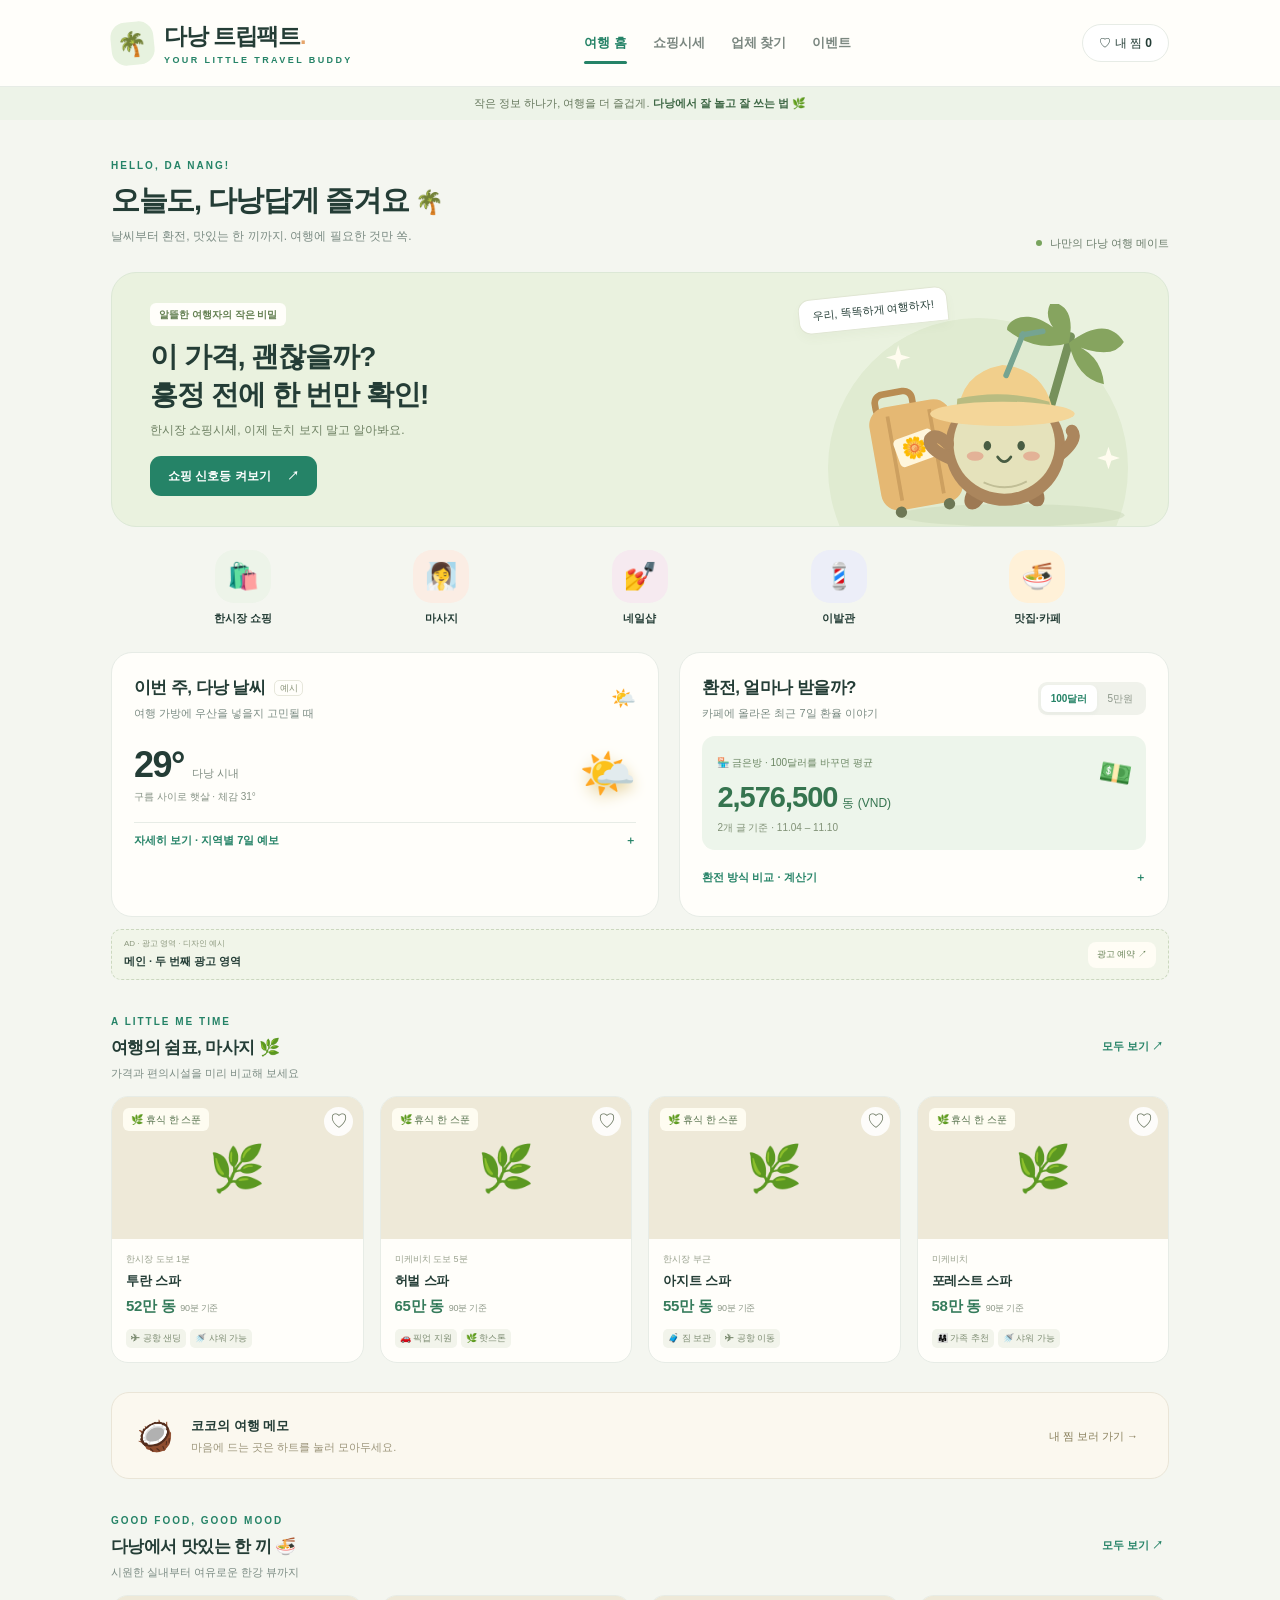
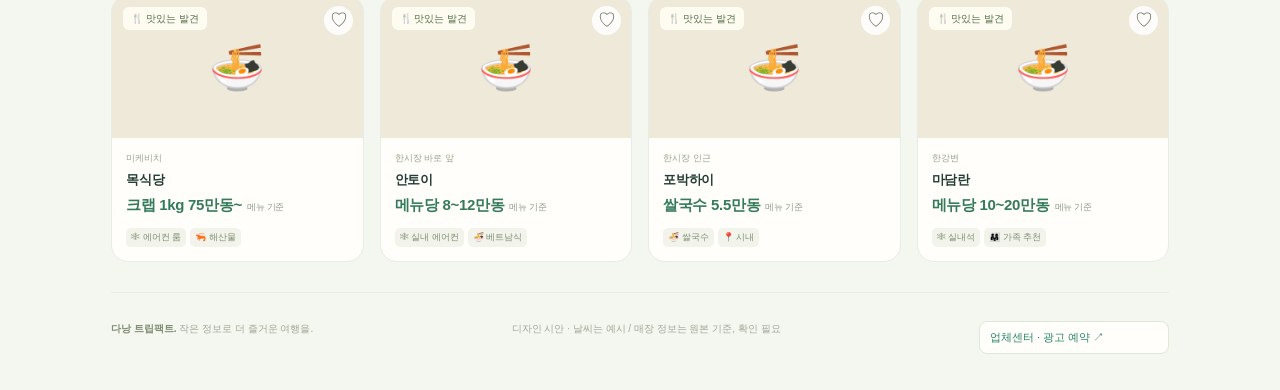
==== index.html @ 02765c1a "Add files via upload" ====
<!DOCTYPE html>
<html lang="ko">
<head>
<meta charset="UTF-8"><meta name="viewport" content="width=device-width, initial-scale=1"><meta name="theme-color" content="#f8faf7">
<title>다낭 트립팩트 · 이벤트 메뉴 반영 v3</title>
<link rel="stylesheet" href="https://cdn.jsdelivr.net/gh/orioncactus/pretendard@v1.3.9/dist/web/static/pretendard.min.css">
<style>
:root{--ink:#243d36;--muted:#7c8c84;--green:#258367;--mint:#e9f4ed;--line:#e7ece6;--cream:#fbf8ef;--orange:#f0a259}*{box-sizing:border-box}body{margin:0;background:#f4f6f0;color:var(--ink);font-family:Pretendard,-apple-system,BlinkMacSystemFont,'Segoe UI',sans-serif;font-size:14px;line-height:1.5}button,input,select{font:inherit}button,a{-webkit-tap-highlight-color:transparent}button{cursor:pointer;color:inherit}button{border:0;background:none}a{color:inherit}button:focus-visible,a:focus-visible,input:focus-visible,select:focus-visible{outline:3px solid #e6af58;outline-offset:4px}button:hover{filter:brightness(.97)}.wrap{max-width:1130px;margin:auto;padding:0 36px}.top{background:#fffefa;border-bottom:1px solid var(--line)}.header{height:86px;display:flex;align-items:center;justify-content:space-between;gap:20px}.brand{display:flex;align-items:center;gap:10px;text-decoration:none}.brand-icon{width:43px;height:43px;border-radius:15px;background:#e7f2df;display:grid;place-items:center;font-size:24px;transform:rotate(-6deg)}.brand strong{font-size:23px;letter-spacing:-1.2px}.brand small{display:block;font-size:9px;letter-spacing:2.4px;color:var(--green);font-weight:700}.desktop-nav{display:flex;gap:26px}.desktop-nav button{font-weight:650;font-size:13px;padding:30px 0;position:relative;color:#7b8780}.desktop-nav button.active{color:var(--green)}.desktop-nav button.active:after{content:'';position:absolute;height:3px;bottom:19px;left:0;right:0;background:var(--green);border-radius:4px}.saved-top{border:1px solid var(--line);border-radius:25px;padding:9px 16px;font-size:12px;background:white}.ribbon{text-align:center;padding:8px;background:#edf3e8;color:#65775c;font-size:11px}.ribbon b{color:#3e6745}.page-head{display:flex;justify-content:space-between;align-items:end;margin:34px 0 20px}.eyebrow{font-size:10px;letter-spacing:2px;color:var(--green);font-weight:750}h1{font-size:29px;line-height:1.35;letter-spacing:-1.3px;margin:6px 0}.subtitle{font-size:12px;color:var(--muted);margin:7px 0}.date-pill{font-size:11px;color:#6a7c6a;display:flex;gap:8px;align-items:center}.dot{height:6px;width:6px;border-radius:50%;background:#78a35d}.hero{border:1px solid #dce8d6;border-radius:25px;background:#eaf2df;min-height:216px;position:relative;overflow:hidden;display:flex;align-items:center;padding:30px 38px}.hero:before{content:'';width:300px;height:300px;border-radius:50%;background:#e0ebd1;position:absolute;right:40px;top:45px}.hero-copy{z-index:1;max-width:65%}.tag{display:inline-block;border-radius:6px;background:#fffefa;color:#648052;padding:4px 9px;font-size:10px;font-weight:700}.hero h2{font-size:28px;line-height:1.38;letter-spacing:-1px;margin:12px 0 6px}.hero p{font-size:12px;color:#6e8163;margin:0 0 17px}.primary{background:var(--green);color:#fff;padding:11px 18px;border-radius:11px;font-size:12px;font-weight:650}.hero-art{position:absolute;width:320px;height:230px;right:15px;bottom:-8px}.hero-sticker{position:absolute;right:220px;top:20px;background:white;border:1px solid #e0e6d3;border-radius:12px 12px 0 12px;padding:8px 13px;font-size:11px;transform:rotate(-6deg);box-shadow:0 5px 10px #62734a0a}.quick{display:grid;grid-template-columns:repeat(5,1fr);gap:15px;padding:22px 40px 25px}.quick button{display:flex;flex-direction:column;align-items:center;gap:7px;font-size:11px;font-weight:650}.quick-icon{height:53px;width:56px;background:#edf4e9;border-radius:19px;display:grid;place-items:center;font-size:26px;transition:transform .2s}.quick button:hover .quick-icon{transform:translateY(-4px) rotate(-5deg)}.quick button:nth-child(2) .quick-icon{background:#fbede4}.quick button:nth-child(3) .quick-icon{background:#f6eaf0}.quick button:nth-child(4) .quick-icon{background:#eceef8}.quick button:nth-child(5) .quick-icon{background:#fff1d8}.tools-grid{display:grid;grid-template-columns:1.12fr 1fr;gap:20px}.panel{border:1px solid var(--line);border-radius:21px;background:#fffefa;padding:22px;min-width:0}.section-head{display:flex;align-items:center;justify-content:space-between;gap:8px;margin-bottom:15px}.section-head h2{font-size:17px;letter-spacing:-.6px;margin:0}.section-head p{font-size:11px;color:var(--muted);margin:4px 0 0}.small-btn{font-size:11px;color:#6b7b71;white-space:nowrap}.demo{font-size:9px;border:1px solid #e7e7db;border-radius:5px;padding:2px 5px;font-weight:500;color:#899278;vertical-align:middle;margin-left:5px}.location-tabs{display:flex;gap:5px;flex-wrap:wrap}.location-tabs button{padding:6px 11px;border-radius:8px;color:#89938a;font-size:10px;background:#f4f5ef}.location-tabs button.active{background:#e7f1df;color:#47714e;font-weight:700}.weather-now{display:flex;justify-content:space-between;align-items:center;margin:18px 0 14px}.now-number{font-size:36px;font-weight:700;line-height:1.15;letter-spacing:-1.5px}.now-number small{font-size:11px;letter-spacing:0;font-weight:500;color:#7e8b80;margin-left:8px}.weather-caption{font-size:10px;color:#859184;margin-top:4px}.sun-mini{font-size:46px;filter:drop-shadow(0 6px 7px #e8d7a6)}.forecast{display:grid;grid-template-columns:repeat(7,minmax(0,1fr));gap:3px}.day{padding:9px 0 8px;text-align:center;border-radius:11px;font-size:10px;color:#7f8d82}.day.today{background:#eff4e5}.day b{color:#56754b;font-size:10px}.day .weather-icon{font-size:23px;display:block;margin:9px 0}.temps{font-size:10px;white-space:nowrap;color:#3b5243;font-weight:650}.temps span{color:#9ba69b;font-weight:400;margin-left:3px}.rain{font-size:9px;color:#80a4bb;margin-top:4px}.weather-tip{background:#f3f5ec;padding:9px 11px;border-radius:8px;font-size:10px;color:#758267;margin-top:13px}.switch{background:#f0f2eb;border-radius:9px;padding:3px;display:flex;flex-shrink:0}.switch button{font-size:10px;padding:6px 10px;color:#8b9588;border-radius:7px}.switch button.active{background:white;box-shadow:0 2px 5px #34513c0b;color:var(--green);font-weight:700}.rate-feature{border-radius:13px;padding:15px;background:#edf5eb;position:relative;margin-bottom:10px}.rate-feature small{font-size:10px;color:#6d8865}.rate-feature .large{font-size:29px;color:#35744f;font-weight:750;letter-spacing:-1px;margin:4px 0 0}.rate-feature .large span{font-size:12px;margin-left:5px;letter-spacing:0;font-weight:500}.rate-feature .stamp{position:absolute;right:15px;top:18px;font-size:26px;transform:rotate(10deg)}.rate-feature .samples{font-size:10px;color:#809176}.rate-line{display:flex;justify-content:space-between;align-items:center;padding:8px 2px;border-bottom:1px dashed #e6eadf;font-size:11px}.rate-line span{color:#81907d;font-size:10px}.rate-line strong{font-size:12px}.rate-foot{font-size:9px;color:#96a08e;margin:10px 0 0;line-height:1.8}.rate-foot a{text-decoration-color:#cad4c5}.section{margin-top:30px}.more{color:var(--green);font-size:11px;font-weight:600}.cards{display:grid;grid-template-columns:repeat(4,minmax(0,1fr));gap:16px}.place{border:1px solid var(--line);background:#fffefa;border-radius:17px;overflow:hidden;position:relative;min-width:0;transition:transform .2s,box-shadow .2s}.place:hover{transform:translateY(-4px);box-shadow:0 9px 22px #31513a0c}.place-open{display:block;width:100%;padding:0;text-align:left}.photo{height:142px;background:#e9eddf;position:relative;overflow:hidden}.photo img{width:100%;height:100%;object-fit:cover;transition:transform .3s}.place:hover img{transform:scale(1.05)}.photo-fallback{position:absolute;inset:0;display:grid;place-items:center;font-size:45px;background:#eee9d8}.photo img{position:relative}.rank{position:absolute;top:11px;left:11px;font-size:10px;padding:4px 8px;background:#fffef4ed;border-radius:6px;color:#54704b}.heart{position:absolute;right:10px;top:10px;border-radius:50%;width:29px;height:29px;display:grid;place-items:center;background:#ffffffdf;font-size:18px;z-index:1;color:#66735c}.heart.liked{color:#d77672}.place-body{padding:14px}.place-loc{font-size:9px;color:#99a18e}.place h3{font-size:13px;margin:4px 0 5px;letter-spacing:-.2px}.price{font-size:15px;font-weight:750;color:#357b5b;letter-spacing:-.3px}.price small{font-weight:400;font-size:9px;color:#8c9787;margin-left:5px}.pills{display:flex;gap:4px;margin-top:11px;flex-wrap:wrap}.pill{font-size:9px;border-radius:5px;padding:3px 5px;background:#f2f4eb;color:#7d8c72}.source-label{font-size:9px;color:#a5ac9b;margin-top:8px}.travel-note{background:var(--cream);border:1px solid #eae5d7;border-radius:18px;margin-top:29px;display:flex;align-items:center;gap:18px;padding:20px 24px}.travel-note .note-icon{font-size:30px}.travel-note h3{font-size:13px;margin:0 0 4px}.travel-note p{font-size:11px;color:#9d967c;margin:0}.travel-note button{margin-left:auto;font-size:11px;white-space:nowrap;color:#8a815e}.footer{display:flex;justify-content:space-between;color:#a0a996;font-size:10px;padding:28px 0 36px;border-top:1px solid var(--line);margin-top:30px}.footer b{color:#7e8d73}.mobile-nav{display:none}.hidden{display:none!important}.subpage{min-height:70vh;padding-top:25px}.subpage h1{font-size:26px}.filter-row{display:flex;gap:7px;flex-wrap:wrap;margin:19px 0}.filter-row button{padding:8px 15px;background:white;border:1px solid var(--line);border-radius:20px;font-size:12px}.filter-row button.active{background:var(--green);color:white;border-color:var(--green)}.market-layout{display:grid;grid-template-columns:1.2fr 1fr;gap:22px}.field{display:block;font-size:12px;font-weight:650;margin:17px 0 7px}input,select{background:#f7f8f3;border:1px solid #dfe6d9;padding:13px 15px;border-radius:11px;width:100%;color:var(--ink)}.result{background:#f0f3e9;border-radius:13px;padding:20px;margin-top:15px}.result strong{display:block;margin-bottom:5px}.result p{font-size:12px;margin:0;color:#7e8c74}.market-tip{padding:25px;background:#f7f0dd;border-radius:20px}.market-tip h3{font-size:18px}.market-tip p{font-size:13px;line-height:2;color:#8e8260}.empty{text-align:center;padding:60px 20px;border:1px dashed #d9e2d2;border-radius:20px;background:#fafbf6}.empty span{font-size:42px}.empty p{color:var(--muted);font-size:12px}.modal{position:fixed;inset:0;background:#1a2d2466;backdrop-filter:blur(4px);z-index:60;display:flex;align-items:center;justify-content:center;padding:20px}.dialog{max-width:460px;width:100%;max-height:85vh;overflow-y:auto;background:#fffefa;border-radius:24px;padding:26px;box-shadow:0 22px 100px #0a251b33}.dialog .close{float:right;border-radius:50%;background:#f0f2e9;height:30px;width:30px;font-size:17px}.dialog h2{font-size:22px;letter-spacing:-.7px}.dialog p{font-size:12px;line-height:1.9;color:#7e8c77}.dialog .detail-row{padding:12px 0;border-bottom:1px solid var(--line);font-size:12px}.dialog .primary{width:100%;margin-top:20px}.toast{position:fixed;bottom:95px;left:50%;transform:translateX(-50%);background:#294b3e;color:#fff;padding:12px 22px;border-radius:30px;z-index:99;font-size:12px;box-shadow:0 5px 25px #16372422;max-width:90%;text-align:center}.design-note{font-size:9px;color:#a1aa97;letter-spacing:0;margin-bottom:18px}.bubble{animation:bob 4s ease-in-out infinite;transform-origin:center}@keyframes bob{50%{transform:translateY(-5px)}}@media(prefers-reduced-motion:reduce){*{animation:none!important;transition:none!important;scroll-behavior:auto!important}}@media(min-width:1300px){.wrap{max-width:1190px}.hero{min-height:230px}.hero-art{right:60px;width:350px;height:245px}.photo{height:155px}}
@media(max-width:760px){body{background:#fafbf7}.wrap{padding:0 20px}.header{height:74px}.brand strong{font-size:20px}.brand-icon{width:36px;height:36px;font-size:21px}.brand small{font-size:8px}.desktop-nav{display:none}.saved-top{font-size:11px;padding:7px 11px}.ribbon{font-size:10px;padding:7px 12px}.page-head{margin:25px 0 17px}.date-pill{font-size:9px}.eyebrow{font-size:9px}h1{font-size:24px}.subtitle{font-size:11px}.hero{padding:24px;min-height:220px;border-radius:21px}.hero-copy{max-width:76%}.hero h2{font-size:24px}.hero p{font-size:10px;max-width:170px}.hero-art{width:210px;height:170px;right:-28px;bottom:-3px}.hero:before{width:200px;height:200px;right:-50px;top:65px}.hero-sticker{right:16px;top:18px;font-size:9px}.primary{padding:10px 13px;font-size:11px}.quick{padding:22px 0;gap:5px}.quick-icon{width:49px;height:48px;font-size:24px;border-radius:16px}.quick button{font-size:10px}.tools-grid{grid-template-columns:1fr;gap:15px}.panel{padding:20px;border-radius:19px}.section-head h2{font-size:16px}.section-head p{font-size:10px}.weather-now{margin:18px 0}.day{padding:10px 0}.day .weather-icon{font-size:24px}.temps{font-size:10px}.rate-feature .large{font-size:32px}.rate-line{padding:10px 2px}.section{margin-top:27px}.cards{grid-template-columns:repeat(2,minmax(0,1fr));gap:12px}.photo{height:123px}.place-body{padding:12px}.place h3{font-size:12px}.price{font-size:14px}.price small{font-size:8px;margin-left:3px}.pills{margin-top:8px;gap:3px}.pill{font-size:8px;padding:3px 4px}.rank{font-size:9px;left:8px;top:8px}.heart{top:8px;right:8px;width:27px;height:27px}.travel-note{padding:16px;gap:11px}.travel-note h3{font-size:12px}.travel-note p{font-size:10px}.travel-note button{font-size:10px}.travel-note .note-icon{font-size:25px}.footer{padding-bottom:100px;display:block;font-size:9px;line-height:2}.footer span{display:block}.mobile-nav{display:flex;position:fixed;bottom:0;left:0;right:0;justify-content:space-around;z-index:40;background:#fffef9f5;border-top:1px solid var(--line);backdrop-filter:blur(16px);padding:9px 10px max(11px,env(safe-area-inset-bottom))}.mobile-nav button{font-size:9px;color:#97a18f;min-width:50px}.mobile-nav span{display:block;font-size:20px;line-height:1.3;margin-bottom:3px}.mobile-nav button.active{color:var(--green);font-weight:750}.market-layout{grid-template-columns:1fr}.subpage{padding-top:15px}.dialog{padding:22px}.date-pill .dot{display:none}.design-note{font-size:8px}.weather-tip{font-size:9px}.forecast{gap:1px}}@media(max-width:350px){.wrap{padding:0 13px}.panel{padding:15px}.hero{padding:20px}.hero h2{font-size:22px}.date-pill{display:none}.price small{display:block;margin:0}.quick-icon{width:43px}}
</style>
<style>/* Compact mobile home and advertiser preview. */
details summary{cursor:pointer;list-style:none;font-size:11px;font-weight:650;color:var(--green);padding:9px 0}details summary::-webkit-details-marker{display:none}details summary:after{content:' ＋';float:right}details[open] summary:after{content:' −'}.weather-details{border-top:1px solid var(--line)}.weather-details[open] .location-tabs{margin:8px 0 15px}.weather-summary{display:flex;align-items:center;gap:12px}.ad-slot{border:1px dashed #cbd8bf;background:#f1f5e9;border-radius:14px;padding:15px 18px;display:flex;align-items:center;justify-content:space-between;gap:12px;margin:18px 0}.ad-slot small{font-size:9px;color:#8c987e;display:block}.ad-slot strong{font-size:13px;font-weight:650}.ad-slot p{font-size:10px;color:#8c987e;margin:3px 0}.ad-slot button{font-size:10px;background:#fffdf5;padding:8px 12px;border-radius:8px;white-space:nowrap;color:#678256}.ad-inline{grid-column:1/-1;margin:0}.vendor-link{font-size:11px;color:var(--green);padding:7px 10px;border:1px solid #dfe7d8;border-radius:8px}.vendor-layout{display:grid;grid-template-columns:1.2fr 1fr;gap:20px}.vendor-banner{border-radius:18px;background:#e9f2e1;padding:20px 24px;margin:18px 0;display:flex;justify-content:space-between;align-items:center}.vendor-banner strong{font-size:26px;display:block}.vendor-banner small{color:#7c8e6e;font-size:10px}.vendor-steps{font-size:11px;color:#7a8d70;margin:12px 0 20px}.vendor-grid{display:grid;grid-template-columns:1fr 1fr;gap:12px}.vendor-grid .field{margin-top:12px}.vendor-help{font-size:11px;color:#839077;margin:9px 0;line-height:1.8}.quote-box{padding:16px;border-radius:12px;background:#f1f5e9;margin:15px 0;font-size:12px}.quote-box strong{display:block;font-size:21px}.quote-box.error{background:#fbebe6;color:#ad5943}.reserve-button{width:100%;margin-top:7px}.reserve-button:disabled{opacity:.4;cursor:not-allowed}.booking-row{padding:12px 0;border-bottom:1px solid var(--line);font-size:11px}.booking-row b{display:block;font-size:12px}.booking-row small{color:#89957d}.gap-btn{display:block;text-align:left;width:100%;border:1px solid #dbe5d1;border-radius:10px;padding:10px;margin-top:8px;background:#f1f6e9;font-size:11px}.vendor-title{display:flex;align-items:center;justify-content:space-between;gap:8px}.vendor-title h1{font-size:25px}.vendor-title button{font-size:10px;color:#89977f}.mock-register{margin-bottom:15px}.mock-register button{margin-top:12px}.sponsor-disclaimer{font-size:10px;color:#9b8c70;background:#faf4e5;padding:10px 13px;border-radius:9px;margin-top:15px}.calc-mini{display:flex;gap:8px;align-items:center;margin-top:10px}.calc-mini input{width:48%;font-size:12px;padding:9px}.calc-mini output{font-size:12px;font-weight:650}.mobile-hello{display:none}
@media(max-width:760px){.header{height:58px}.brand strong{font-size:17px}.brand small{font-size:6px}.brand-icon{width:30px;height:30px;font-size:18px}.saved-top{padding:6px 9px;font-size:10px}.header{gap:6px}.vendor-link{font-size:9px;padding:6px}.ribbon{display:none}.wrap{padding:0 16px}#homePage{display:flex;flex-direction:column;gap:10px}.page-head{order:0;margin:14px 0 1px}.page-head .eyebrow,.page-head .subtitle,.page-head .date-pill{display:none}.page-head h1{font-size:18px;margin:0}.page-head h1 span{font-size:17px!important}.tools-grid{display:contents}.tools-grid>.panel:first-child{order:1}.tools-grid>.panel:last-child{order:2}.tools-grid .panel{padding:12px 15px;border-radius:16px}.tools-grid .section-head{margin-bottom:4px}.tools-grid .section-head h2{font-size:13px}.tools-grid .section-head p{display:none}.weather-now{margin:4px 0;align-items:center}.now-number{font-size:25px}.now-number small{font-size:10px}.sun-mini{font-size:29px}.weather-caption{font-size:9px}.weather-details summary{padding:5px 0;font-size:10px}.weather-details .forecast{padding-top:6px}.weather-details .source-label{font-size:8px}.hero{order:3;min-height:111px;padding:14px 17px;border-radius:16px}.hero h2{font-size:17px;line-height:1.35;margin:3px 0 7px}.hero .tag,.hero p,.hero-sticker{display:none}.hero .primary{font-size:10px;padding:7px 10px}.hero-art{height:126px;width:168px;right:-7px;bottom:-3px}.hero-copy{max-width:70%}.hero:before{top:5px;width:150px;height:150px}.quick{order:4;padding:3px 0 5px;gap:3px}.quick-icon{height:37px;width:42px;border-radius:13px;font-size:21px}.quick button{gap:4px;font-size:9px}.home-ad{order:5;margin:2px 0 0}.section{order:6;margin-top:13px}.travel-note{order:7;margin-top:5px}.rate-feature{padding:7px 10px;margin:6px 0}.rate-feature .large{font-size:25px;margin:0;line-height:1.3}.rate-feature small{font-size:9px}.rate-feature .samples{font-size:9px}.rate-feature .stamp{font-size:22px;top:19px}.rate-feature .large span{font-size:10px}.switch button{padding:5px 8px;font-size:9px}.rate-details summary{font-size:10px;padding:3px 0}.rate-details[open] summary{padding:7px 0}.ad-slot{padding:10px 13px}.ad-slot strong{font-size:11px}.ad-slot p{font-size:9px}.ad-slot button{padding:7px 9px;font-size:9px}.vendor-layout{grid-template-columns:1fr}.vendor-title h1{font-size:21px}.vendor-banner{padding:16px;margin:13px 0}.vendor-banner strong{font-size:23px}.vendor-grid input{font-size:11px;min-width:0;padding:11px 8px}.vendor-grid{gap:8px}.vendor-layout .panel{padding:17px}.vendor-help{font-size:10px}.vendor-steps{font-size:10px}.mobile-nav button{min-height:39px}.section .eyebrow{font-size:8px}.ad-inline{margin:0}.footer{margin-top:20px}.mobile-nav{padding-top:7px}.sponsor-disclaimer{font-size:9px}}
</style>
<style>
/* Two equal summary cards on mobile; expanded content spans both columns. */
.tool-expanded{grid-column:1/-1;background:#fffefa;border:1px solid var(--line);border-radius:16px;padding:16px}.tool-expanded .location-tabs{margin-bottom:12px}.tool-expanded .calc-mini input{max-width:140px}
@media(max-width:760px){.tools-grid{display:grid;grid-template-columns:minmax(0,1fr) minmax(0,1fr);gap:10px;order:1;align-items:stretch}.tools-grid>.panel:first-child,.tools-grid>.panel:last-child{order:0}.tools-grid>.panel{padding:11px;display:flex;flex-direction:column}.tools-grid .section-head{gap:3px}.tools-grid .section-head h2{font-size:11px;letter-spacing:-.4px}.tools-grid>.panel:first-child .section-head>span{display:none}.tools-grid .section-head .demo{font-size:7px;margin-left:2px;padding:1px 3px}.tools-grid>.panel:last-child .section-head{flex-wrap:wrap}.tools-grid .switch{padding:2px}.tools-grid .switch button{padding:4px 7px;font-size:9px}.tools-grid .weather-now{flex:1;position:relative;align-items:flex-start;margin:8px 0 6px}.tools-grid .now-number{font-size:29px}.tools-grid .now-number small{display:block;margin:2px 0 0;font-size:10px}.tools-grid .sun-mini{position:absolute;right:0;top:1px;font-size:25px}.tools-grid .weather-caption{font-size:9px;line-height:1.5;margin-top:6px;max-width:116px}.tools-grid .weather-details{margin-top:auto}.tools-grid .weather-details summary,.tools-grid .rate-details summary{font-size:9px;padding:5px 0;letter-spacing:-.25px}.tools-grid .rate-feature{padding:6px 7px;margin:5px 0}.tools-grid .rate-feature .large{font-size:19px;letter-spacing:-.6px;white-space:nowrap}.tools-grid .rate-feature .large span{font-size:8px;margin-left:2px}.tools-grid .rate-feature small{font-size:8px;line-height:1.4;display:block}.tools-grid .rate-feature .samples{font-size:8px;margin-top:3px}.tools-grid .rate-feature .stamp{display:none}.tools-grid #exchange{margin-top:auto}.tool-expanded{order:1;min-width:0}.tool-expanded .rate-foot{font-size:9px}.tool-expanded .rate-line{font-size:11px}.tool-expanded .forecast{gap:2px}}
@media(max-width:350px){.tools-grid{gap:7px}.tools-grid>.panel{padding:9px}.tools-grid .section-head h2{font-size:10px}.tools-grid .rate-feature .large{font-size:17px}.tools-grid .weather-details summary,.tools-grid .rate-details summary{font-size:8px}}
</style><style>
.footer{flex-wrap:wrap;gap:12px}.footer-vendor{flex-basis:100%;width:max-content;justify-self:start;text-align:left;max-width:190px;background:#fffefa}.footer-vendor:hover{background:#edf4e7}@media(max-width:760px){.footer-vendor{display:block;margin-top:14px;font-size:11px;padding:10px 14px}}
</style><style>textarea{font:inherit;display:block;width:100%;resize:vertical;min-height:130px;border:1px solid #dfe6d9;border-radius:11px;padding:13px 15px;color:var(--ink);background:#f7f8f3}textarea:focus-visible{outline:3px solid #e6af58;outline-offset:3px}.event-post{margin-bottom:14px}.event-meta{display:flex;justify-content:space-between;align-items:center;gap:8px;font-size:10px;color:#9b9c86}.event-post h2{font-size:20px;margin:13px 0 5px;letter-spacing:-.5px}.event-business{font-size:11px;color:#869177;margin:0 0 12px}.event-period{font-size:11px;padding:9px 12px;background:#f1f5e9;border-radius:8px;display:inline-block}.event-body{white-space:pre-wrap;font-size:13px;line-height:1.9;margin-bottom:0;color:#6a7d61;overflow-wrap:anywhere}.event-cta{background:#f3f5e9;border-radius:12px;padding:15px;margin-top:18px;font-size:12px}.event-cta p{font-size:10px;color:#8b977e}.event-cta .primary{font-size:11px}#publishEventButton:disabled{opacity:.5;cursor:wait}@media(max-width:760px){#eventsPage .vendor-title h1{font-size:19px}#eventsPage .vendor-title>.primary{font-size:10px;padding:9px 10px}#eventsPage .subtitle{font-size:11px}.event-post h2{font-size:17px}.event-body{font-size:12px}.event-post{padding:18px}#eventWriter{padding:17px}.event-meta{font-size:9px}}
</style><style>.directory-controls{display:block;margin:16px 0 10px}.directory-groups{display:grid;grid-template-columns:1fr 1fr;gap:8px;padding:4px;background:#edf2e7;border-radius:14px;margin-bottom:14px}.directory-groups button{border:0;background:none;border-radius:10px;font-size:14px;padding:12px;font-weight:650}.directory-groups button.active{background:#fffefa;color:var(--green);box-shadow:0 2px 7px #31472b0b}.directory-cats,.directory-regions{display:flex;gap:7px;margin:10px 0;flex-wrap:wrap}.directory-regions button{font-size:11px;padding:6px 12px;border:0;background:none;color:#87957c}.directory-regions button.active{background:#e6efdb;color:#4e7548}.directory-search{display:flex;align-items:center;gap:9px;border:1px solid var(--line);border-radius:11px;background:#fffefa;padding:0 12px;margin-top:13px}.directory-search>span{font-size:23px;color:#8a9b7f}.directory-search input{border:0;background:none;padding:10px 0;font-size:12px;min-width:0}.directory-selects{display:grid;grid-template-columns:repeat(3,minmax(0,1fr));gap:8px;margin:10px 0}.directory-selects label{min-width:0}.directory-selects label>span{display:block;font-size:10px;color:#8d9982;margin-bottom:4px}.directory-selects select{font-size:12px;padding:9px 8px;background:#fffefa;min-width:0}.directory-result{display:flex;justify-content:space-between;align-items:center;font-size:11px;color:#78896d;margin-top:14px}.directory-result button{font-size:10px;color:#8b977f;border:0;padding:4px 0;background:none}.directory-note{font-size:9px;color:#a0a88f;margin:5px 0 12px}.compact-directory{display:flex;flex-direction:column;gap:0;border-top:1px solid var(--line)}.compact-directory .ad-slot{margin:10px 0}.directory-row{position:relative;border-bottom:1px solid var(--line);padding:11px 0;background:#fffefa}.directory-open{display:flex;align-items:center;width:100%;text-align:left;gap:14px;padding:0 37px 0 0;min-width:0}.directory-thumb{flex:0 0 95px;height:85px;background:#edf0e3;border-radius:12px;overflow:hidden}.directory-thumb img{width:100%;height:100%;object-fit:cover}.directory-info{min-width:0}.directory-location{font-size:10px;color:#94a086}.directory-info h3{font-size:15px;margin:3px 0;letter-spacing:-.3px}.directory-price{font-size:14px;font-weight:700;color:var(--green)}.directory-price small{font-size:10px;color:#8f9c82;font-weight:400}.directory-tags{font-size:10px;color:#7f9172;margin-top:5px}.directory-tags span{color:#9ca68e}.directory-heart{position:absolute;right:8px;top:35px;font-size:23px;color:#a2ac94}.directory-heart[aria-pressed=true]{color:#d77672}.compact-directory .empty{margin-top:10px}.directory-row:hover{background:#f4f8ed}@media(max-width:760px){.directory-groups button{font-size:13px;padding:10px}.directory-cats button{padding:7px 16px;font-size:11px}.directory-regions{gap:4px}.directory-regions button{padding:6px 10px;font-size:10px}.directory-selects{gap:6px}.directory-selects select{font-size:10px;padding:9px 5px}.directory-selects label>span{font-size:9px}.directory-thumb{flex-basis:76px;height:73px;border-radius:10px}.directory-open{gap:10px;padding-right:27px}.directory-info h3{font-size:13px;margin:2px 0}.directory-location{font-size:9px}.directory-price{font-size:12px}.directory-price small{font-size:8px}.directory-tags{font-size:9px;margin-top:3px}.directory-tags span{display:none}.directory-row{padding:9px 0}.directory-heart{right:3px;top:29px;font-size:21px}.directory-note{font-size:8px}.directory-result{font-size:10px}}
</style><style>.home-ad{margin:12px 0}.ad-slot{padding:8px 12px;min-height:46px;border-radius:10px;gap:8px}.ad-slot small{font-size:8px}.ad-slot strong{font-size:11px}.ad-slot p{display:none}.ad-slot button{padding:6px 9px;font-size:9px}.menu-ad{margin:8px 0}.compact-directory .ad-slot{margin:5px 0}.directory-controls{margin:8px 0 5px}.directory-groups{margin-bottom:6px;padding:3px}.directory-groups button{padding:8px}.directory-cats,.directory-regions{margin:6px 0}.directory-search{margin-top:6px}.directory-selects{margin:6px 0}.directory-result{margin-top:6px}.directory-note{margin:3px 0 5px}.directory-row{padding:7px 0}.directory-thumb{height:65px;flex-basis:76px}.directory-info h3{margin:1px 0;font-size:14px}.directory-tags{margin-top:2px}.event-post{padding:14px 17px;margin-bottom:10px}.event-post h2{margin:7px 0 3px;font-size:17px}.event-business{margin-bottom:6px}.event-period{padding:5px 8px;font-size:10px}.event-body{margin:8px 0 0;font-size:12px;line-height:1.65}.event-attachment small{font-size:10px;color:#879579;font-weight:400}.event-attachment input{padding:8px;font-size:11px}.attachment-preview{margin-top:9px;display:flex;align-items:center;gap:12px}.attachment-preview img{width:100px;height:80px;object-fit:cover;border-radius:9px}.event-post-image{display:block;max-width:100%;max-height:210px;object-fit:contain;object-position:left;margin:10px 0;border-radius:10px}#eventsPage>.sponsor-disclaimer{margin-top:8px;padding:7px 10px;font-size:9px}#eventsPage>.ad-slot{margin:9px 0}#listPage>h1{margin:3px 0}#listPage>.subtitle{margin:3px 0}
@media(max-width:760px){.home-ad{order:2;margin:0}.directory-row{padding:6px 0}.directory-thumb{height:59px;flex-basis:64px;border-radius:8px}.directory-info h3{font-size:12px}.directory-price{font-size:11px}.directory-tags{font-size:8px}.directory-location{font-size:8px}.directory-heart{top:22px}.directory-groups button{padding:8px;font-size:12px}.directory-cats button{padding:5px 14px}.directory-regions button{padding:4px 9px}.directory-selects select{padding:7px 4px}.directory-search input{padding:8px 0}.directory-note{font-size:8px;line-height:1.5}.directory-open{gap:9px}.event-post{padding:12px 14px}.event-post h2{font-size:15px}.event-body{font-size:11px}.event-post-image{max-height:170px}.event-meta{font-size:8px}.ad-slot{min-height:42px;padding:6px 10px}.ad-slot strong{font-size:10px}.ad-slot small{font-size:7px}.ad-slot button{padding:5px 7px;font-size:8px}}
</style><style>#listCards.favorite-groups{display:flex;flex-direction:column;gap:18px;border:0}.favorite-section{min-width:0;width:100%;overflow:hidden}.favorite-heading{display:flex;align-items:center;justify-content:space-between;margin-bottom:10px}.favorite-heading h2{margin:0;font-size:16px;letter-spacing:-.4px}.favorite-heading h2 span{font-size:11px;color:#849579;font-weight:500;margin-left:5px}.favorite-heading small{font-size:9px;color:#98a48a}.favorite-track{display:flex;gap:12px;overflow-x:auto;padding:0 1px 12px;scroll-snap-type:x proximity;scrollbar-width:thin;scrollbar-color:#c9d9be transparent;overscroll-behavior-x:contain}.favorite-track>.place{flex:0 0 205px;scroll-snap-align:start}.favorite-track .place:hover{transform:none}.favorite-track .photo{height:120px}.favorite-track .place-body{padding:12px}.favorite-groups>.ad-slot{margin-top:0}#listPage:has(.favorite-groups) .menu-ad{display:none}@media(max-width:760px){#listCards.favorite-groups{gap:17px}.favorite-track{gap:10px;padding-bottom:10px}.favorite-track>.place{flex-basis:158px}.favorite-track .photo{height:96px}.favorite-track .place-body{padding:10px}.favorite-track .place h3{font-size:12px}.favorite-track .price{font-size:13px}.favorite-track .price small{display:block;margin-left:0}.favorite-track .pills{gap:3px;margin-top:7px}.favorite-heading h2{font-size:15px}.favorite-track .heart{width:27px;height:27px}}
</style><style>.shopping-save{margin-top:18px}.shopping-save-row{display:flex;align-items:center;justify-content:space-between;padding:10px 0;border-bottom:1px solid var(--line);gap:10px}.shopping-save-row>button:first-child{text-align:left;padding:0}.shopping-save-row b{display:block;font-size:12px}.shopping-save-row small{display:block;font-size:10px;color:#8c9a7e;margin-top:3px}.shopping-heart{font-size:23px;color:#ad927d;padding:3px 9px}.shopping-heart[aria-pressed=true]{color:#d77672}.trip-sheet-box{display:flex;align-items:start;gap:12px;background:#eef3e4;border:1px solid #dfe7d3;border-radius:17px;padding:19px}.trip-sheet-box h2{font-size:16px;margin:0 0 6px}.trip-sheet-box p{font-size:11px;color:#819471;margin:0 0 12px}.sheet-buttons{display:flex;flex-wrap:wrap;gap:7px}.sheet-buttons button{font-size:10px}.sheet-buttons button:disabled{opacity:.4;cursor:not-allowed}.trip-sheet-box small{display:block;font-size:9px;color:#9a9e86;margin-top:10px}.shopping-wishlist{background:#fffefa;border-radius:13px;padding:0 14px}
</style><style>
/* Favorites are compact full-width rows, never a card grid or carousel. */
.favorite-track{display:flex;flex-direction:column;gap:0;overflow:visible;padding:0;scroll-snap-type:none}.favorite-track>.place{flex:none;width:100%;border:0;border-bottom:1px solid var(--line);border-radius:0;background:transparent;box-shadow:none}.favorite-track .place-open{display:flex;align-items:center;gap:10px;min-height:68px;padding:7px 32px 7px 0}.favorite-track .photo{flex:0 0 58px;width:58px;height:54px;border-radius:9px}.favorite-track .rank{display:none}.favorite-track .place-body{padding:0;min-width:0;flex:1}.favorite-track .place-loc{font-size:9px}.favorite-track .place h3{font-size:12px;margin:1px 0;line-height:1.4}.favorite-track .price{font-size:12px;margin:0}.favorite-track .price small{display:inline;font-size:8px;margin-left:5px}.favorite-track .pills{display:none}.favorite-track .heart{top:22px;right:1px;width:27px;height:27px;background:none;font-size:21px}.favorite-track .place:hover{transform:none;box-shadow:none;background:#f0f5e9}.favorite-heading{margin-bottom:5px}#listCards.favorite-groups{gap:15px}.favorite-section{overflow:visible}.shopping-wishlist{padding:0;background:transparent}.shopping-wishlist .shopping-save-row{padding:8px 0}.shopping-wishlist .shopping-save-row b{font-size:12px}.shopping-wishlist .shopping-save-row small{font-size:10px}
</style><style>.shop-heading{margin:5px 0 16px}.shop-heading h1{font-size:26px;margin:4px 0}.shop-heading p{font-size:12px;color:#8d9b7f;margin:5px 0}.shop-search{display:flex;gap:10px;align-items:center;border:2px solid #c8dbc0;border-radius:14px;background:#fffefa;padding:0 15px}.shop-search>span{font-size:30px;color:#6f9464}.shop-search input{border:0;background:none;padding:14px 0;min-width:0;font-size:14px}.shop-categories{display:grid;grid-template-columns:repeat(4,minmax(0,1fr));gap:8px;margin:15px 0}.shop-categories button{padding:12px 5px;border-radius:12px;background:#f0f4e7;border:1px solid transparent;font-size:12px;font-weight:650}.shop-categories button>span{display:block;font-size:25px;margin-bottom:5px}.shop-categories button.active{border-color:#78a66a;background:#e0edd8;color:#31734c}.shop-start{text-align:center;padding:36px 15px;background:#fffdf6;border:1px dashed #d8e2ca;border-radius:17px}.shop-start>span{font-size:42px}.shop-start h2{font-size:17px;margin:10px 0 6px}.shop-start p{font-size:12px;color:#829374}.shop-start small{font-size:10px;color:#9ca58c}.shop-results-head{display:flex;justify-content:space-between;align-items:center;margin:16px 0 7px;font-size:13px}.shop-results-head span{font-size:10px;color:#8d9a7e;font-weight:400}.shop-results-head button{font-size:10px;color:#879b77}.shop-product-row{display:flex;align-items:center;border-bottom:1px solid var(--line);background:#fffefa}.shop-product-open{display:flex;align-items:center;gap:11px;flex:1;text-align:left;min-width:0;padding:11px 0}.shop-product-icon{font-size:22px;width:40px;text-align:center}.shop-product-open b{font-size:13px;display:block}.shop-product-open small{font-size:9px;color:#91a083}.shop-chevron{font-size:10px;color:#82a070;margin-left:auto;white-space:nowrap}.shop-more{width:100%;padding:12px;border:1px solid var(--line);border-radius:10px;margin:12px 0;font-size:12px;color:var(--green)}.shop-back{font-size:12px;color:#7d936b;padding:9px 0}.shop-price-card{background:#fffefa;border:1px solid var(--line);border-radius:20px;padding:22px}.shop-detail-top{display:flex;justify-content:space-between;align-items:center}.shop-price-card h2{font-size:24px;margin:5px 0}.shop-unit{font-size:11px;color:#8b987c;margin:4px 0 18px}.shop-range{padding:20px 17px;background:#e9f2de;border-radius:15px}.shop-range small{font-size:11px;color:#799567}.shop-range strong{display:block;font-size:35px;color:#37774e;letter-spacing:-1px;margin:8px 0}.shop-range p{font-size:10px;color:#869977;margin:0;line-height:1.7}.shop-single-reference{margin-top:12px;padding:12px;background:#f5f1e4;border-radius:10px;font-size:11px;color:#938364}.shop-single-reference b{margin-left:7px}.shop-single-reference small{font-size:9px}.shop-range-demo{margin:11px 0}.shop-range-demo strong{font-size:27px;color:#387851;letter-spacing:-.7px;display:block}.shop-range-demo strong span{font-size:15px}.shop-range-demo p{font-size:10px;color:#aa916b}.shop-data-meta{display:flex;justify-content:space-between;gap:10px;font-size:10px;color:#8e9b81;border-top:1px solid var(--line);border-bottom:1px solid var(--line);padding:10px 0}.shop-data-meta b{margin-left:8px;font-weight:500}.shop-save-button{width:100%;margin-top:10px}@media(max-width:760px){.shop-heading h1{font-size:23px}.shop-categories{gap:6px;margin:12px 0}.shop-categories button{font-size:10px;padding:10px 2px}.shop-categories button>span{font-size:22px}.shop-search input{font-size:12px;padding:12px 0}.shop-price-card{padding:17px}.shop-range strong{font-size:30px}.shop-product-open{padding:8px 0}.shop-product-open b{font-size:12px}.shop-range-demo strong{font-size:25px}}
</style></head>
<body>
<div class="top"><header class="wrap header"><a class="brand" href="#home" aria-label="트립팩트 홈"><span class="brand-icon">🌴</span><div><strong>다낭 트립팩트<span style="color:#e6a56b">.</span></strong><small>YOUR LITTLE TRAVEL BUDDY</small></div></a><nav class="desktop-nav" aria-label="주 메뉴"><button data-tab="home" class="active">여행 홈</button><button data-tab="market">쇼핑시세</button><button data-tab="spa">케어 & 뷰티</button><button data-tab="dining">맛집 & 카페</button></nav><button class="saved-top" data-tab="favs">♡ 내 찜 <b id="savedCount">0</b></button></header></div>
<div class="ribbon">작은 정보 하나가, 여행을 더 즐겁게. <b>다낭에서 잘 놀고 잘 쓰는 법 🌿</b></div>
<main class="wrap">
<div id="homePage">
<div class="page-head"><div><span class="eyebrow">HELLO, DA NANG!</span><h1>오늘도, 다낭답게 즐겨요 <span style="font-size:23px">🌴</span></h1><p class="subtitle">날씨부터 환전, 맛있는 한 끼까지. 여행에 필요한 것만 쏙.</p></div><div class="date-pill"><span class="dot"></span><span>나만의 다낭 여행 메이트</span></div></div>
<section class="hero" aria-label="한시장 쇼핑 가이드"><div class="hero-copy"><span class="tag">알뜰한 여행자의 작은 비밀</span><h2>이 가격, 괜찮을까?<br>흥정 전에 한 번만 확인!</h2><p>한시장 쇼핑시세, 이제 눈치 보지 말고 알아봐요.</p><button class="primary" data-tab="market">쇼핑 신호등 켜보기 <span style="margin-left:13px">↗</span></button></div><span class="hero-sticker">우리, 똑똑하게 여행하자!</span>
<svg class="hero-art" viewBox="0 0 340 245" aria-label="여행 가방과 모자를 쓴 귀여운 코코넛 캐릭터" role="img"><ellipse cx="190" cy="225" rx="120" ry="12" fill="#cbd9b9" opacity=".5"/><g transform="translate(255,27) rotate(16)"><path d="M0 104V8" stroke="#76915b" stroke-width="9" stroke-linecap="round"/><path d="M0 15C-48-18-72 10-67 20Q-30 35 0 15M0 15Q30-25 56-2Q50 22 0 15M0 15Q-3-25-30-22Q-37 1 0 15M0 15Q36 15 48 47Q18 49 0 15" fill="#86a45f"/></g><g transform="translate(44,105) rotate(-10 45 55)"><rect x="10" y="-14" width="40" height="24" rx="9" fill="none" stroke="#b98d53" stroke-width="7"/><rect width="88" height="111" rx="19" fill="#e5b873"/><path d="M21 10V101M66 10V101" stroke="#cda060" stroke-width="4"/><rect x="23" y="33" width="43" height="31" rx="5" fill="#fff6dc" transform="rotate(-10 43 45)"/><text x="44" y="55" text-anchor="middle" font-size="22">🌼</text><circle cx="18" cy="113" r="6" fill="#6d7755"/><circle cx="70" cy="113" r="6" fill="#6d7755"/></g><g class="bubble"><path d="M149 188Q133 211 144 218Q154 222 162 207M218 190Q230 208 221 215Q209 218 204 203" fill="#9d7953"/><ellipse cx="183" cy="153" rx="64" ry="62" fill="#ab865d"/><ellipse cx="182" cy="149" rx="54" ry="53" fill="#e5e2bb"/><path d="M133 123Q132 74 180 65Q227 69 235 119Z" fill="#f1cf8c"/><path d="M132 101Q180 90 230 104L232 115Q178 105 131 113Z" fill="#b9bc81"/><ellipse cx="180" cy="117" rx="77" ry="13" fill="#f4d699"/><path d="M184 76L202 32" stroke="#75a491" stroke-width="6" stroke-linecap="round"/><path d="M201 33L223 29" stroke="#75a491" stroke-width="6" stroke-linecap="round"/><ellipse cx="164" cy="151" rx="4" ry="5" fill="#495d43"/><ellipse cx="200" cy="151" rx="4" ry="5" fill="#495d43"/><path d="M175 163Q182 173 189 163" fill="none" stroke="#495d43" stroke-width="3" stroke-linecap="round"/><ellipse cx="151" cy="162" rx="9" ry="5" fill="#e3b297"/><ellipse cx="211" cy="162" rx="9" ry="5" fill="#e3b297"/><path d="M123 164Q100 154 103 144Q109 136 122 149M242 160Q261 144 254 135" fill="none" stroke="#ab865d" stroke-width="13" stroke-linecap="round"/><path d="M160 190Q184 201 206 189" fill="none" stroke="#c1be96" stroke-width="2"/></g><g fill="#fffcef"><path d="M69 44L72 54L82 57L72 60L69 70L66 60L56 57L66 54Z"/><path d="M293 152L296 161L305 164L296 167L293 176L290 167L281 164L290 161Z"/></g></svg>
</section>
<nav class="quick" aria-label="여행 바로가기"><button data-tab="market"><span class="quick-icon">🛍️</span>한시장 쇼핑</button><button data-tab="spa"><span class="quick-icon">🧖‍♀️</span>마사지</button><button data-category="네일"><span class="quick-icon">💅</span>네일샵</button><button data-category="이발관"><span class="quick-icon">💈</span>이발관</button><button data-tab="dining"><span class="quick-icon">🍜</span>맛집·카페</button></nav>
<div class="tools-grid">
<section class="panel"><div class="section-head"><div><h2>이번 주, 다낭 날씨 <span class="demo">예시</span></h2><p>여행 가방에 우산을 넣을지 고민될 때</p></div><span style="font-size:20px">🌤️</span></div><div class="location-tabs" id="weatherLocations"></div><div class="weather-now"><div><div class="now-number" id="nowTemp"></div><div class="weather-caption" id="nowCaption"></div></div><div class="sun-mini" id="nowIcon"></div></div><div class="forecast" id="forecast"></div><div class="weather-tip" id="weatherTip"></div><div class="source-label">디자인 확인용 가상 예보 · 실제 날씨와 다릅니다</div></section>
<section class="panel"><div class="section-head"><div><h2>환전, 얼마나 받을까?</h2><p>카페에 올라온 최근 7일 환율 이야기</p></div><div class="switch" aria-label="환전 기준 금액"><button id="usdBtn" class="active" onclick="setCurrency('USD')" aria-pressed="true">100달러</button><button id="krwBtn" onclick="setCurrency('KRW')" aria-pressed="false">5만원</button></div></div><div id="exchange"></div><p class="rate-foot" id="rateFoot"></p></section>
</div>
<section class="section"><div class="section-head"><div><span class="eyebrow">A LITTLE ME TIME</span><h2 style="margin-top:4px">여행의 쉼표, 마사지 🌿</h2><p>가격과 편의시설을 미리 비교해 보세요</p></div><button class="more" data-tab="spa">모두 보기 ↗</button></div><div class="cards" id="homeSpa"></div></section>
<aside class="travel-note"><span class="note-icon">🥥</span><div><h3>코코의 여행 메모</h3><p>마음에 드는 곳은 하트를 눌러 모아두세요.</p></div><button data-tab="favs">내 찜 보러 가기 →</button></aside>
<section class="section"><div class="section-head"><div><span class="eyebrow">GOOD FOOD, GOOD MOOD</span><h2 style="margin-top:4px">다낭에서 맛있는 한 끼 🍜</h2><p>시원한 실내부터 여유로운 한강 뷰까지</p></div><button class="more" data-tab="dining">모두 보기 ↗</button></div><div class="cards" id="homeDining"></div></section>
</div>
<div id="listPage" class="subpage hidden"><span class="eyebrow" id="listEyebrow"></span><h1 id="listTitle"></h1><p class="subtitle" id="listDesc"></p><div class="filter-row" id="listFilters"></div><div class="cards" id="listCards"></div></div>
<div id="marketPage" class="subpage hidden"><span class="eyebrow">SMART LITTLE SHOPPER</span><h1>한시장 흥정 신호등 🛍️</h1><p class="subtitle">부른 가격을 입력하고, 흥정의 감을 잡아보세요.</p><div class="filter-row" id="marketFilters"></div><div class="market-layout"><section class="panel"><span class="tag">원본 제공 참고 시세 · 실시간 아님</span><h2 id="marketName"></h2><div class="price" id="marketBase"></div><label class="field" for="quote">상인이 부른 가격 (베트남 동)</label><input id="quote" type="number" min="1" step="1000" inputmode="numeric" placeholder="예: 200000" oninput="judge()"><div class="result" id="judgeResult" role="status" aria-live="polite"><strong>가격을 입력해 주세요</strong><p>참고 시세와 비교해서 알려드릴게요.</p></div><p class="rate-foot">상품 품질·구성에 따라 가격은 달라집니다. 이 결과는 구매 참고용이에요.</p></section><aside class="market-tip"><span style="font-size:46px">🥥</span><h3>흥정도 기분 좋게!</h3><p>가격을 묻기 전에 원하는 수량을 정해요.<br>여러 매장에서 같은 구성으로 비교해요.<br>마음에 드는 가격이 아니면 웃으며 이동해요.</p><span class="tag">코코의 알뜰 여행 노트</span></aside></div></div>
<footer class="footer"><span><b>다낭 트립팩트.</b> 작은 정보로 더 즐거운 여행을.</span><span>디자인 시안 · 날씨는 예시 / 매장 정보는 원본 기준, 확인 필요</span></footer>
</main>
<nav class="mobile-nav" aria-label="하단 메뉴"><button data-tab="home" class="active"><span>⌂</span>홈</button><button data-tab="market"><span>🛍️</span>쇼핑시세</button><button data-tab="explore"><span>🌴</span>업체 찾기</button><button data-tab="events"><span>🎁</span>이벤트</button><button data-tab="favs"><span>♡</span>내 찜</button></nav>
<div class="modal hidden" id="modal"><section class="dialog" role="dialog" aria-modal="true" aria-labelledby="dialogTitle" tabindex="-1"><button class="close" aria-label="닫기" onclick="closeModal()">×</button><div id="modalContent"></div></section></div><div class="toast hidden" id="toast" role="status"></div>
<script>
/* All reference data is embedded so this preview also works as a local HTML file. */
const rateData={
  "updated_at": "2026-11-10T20:36:35+09:00",
  "source": "Google Sheets · 환전수집",
  "date_axis": "글 작성일",
  "rates": [
    {
      "currency": "KRW",
      "category": "금은방",
      "nominal": 50000,
      "from": "2026-11-04",
      "to": "2026-11-10",
      "posts": 4,
      "mean_vnd": 944500.0,
      "median_vnd": 942500.0,
      "min_vnd": 938000.0,
      "max_vnd": 955000.0,
      "conflicting_posts": 1
    },
    {
      "currency": "KRW",
      "category": "공항",
      "nominal": 50000,
      "from": "2026-11-04",
      "to": "2026-11-10",
      "posts": 0,
      "mean_vnd": null,
      "median_vnd": null,
      "min_vnd": null,
      "max_vnd": null,
      "conflicting_posts": 0
    },
    {
      "currency": "KRW",
      "category": "트래블카드",
      "nominal": 50000,
      "from": "2026-11-04",
      "to": "2026-11-10",
      "posts": 1,
      "mean_vnd": 950000.0,
      "median_vnd": 950000.0,
      "min_vnd": 950000.0,
      "max_vnd": 950000.0,
      "conflicting_posts": 0
    },
    {
      "currency": "KRW",
      "category": "계좌이체환전",
      "nominal": 50000,
      "from": "2026-11-04",
      "to": "2026-11-10",
      "posts": 2,
      "mean_vnd": 905000.0,
      "median_vnd": 905000.0,
      "min_vnd": 905000.0,
      "max_vnd": 905000.0,
      "conflicting_posts": 2
    },
    {
      "currency": "KRW",
      "category": "미분류",
      "nominal": 50000,
      "from": "2026-11-04",
      "to": "2026-11-10",
      "posts": 9,
      "mean_vnd": 929647.11,
      "median_vnd": 948500.0,
      "min_vnd": 816500.0,
      "max_vnd": 1000000.0,
      "conflicting_posts": 6
    },
    {
      "currency": "USD",
      "category": "금은방",
      "nominal": 100,
      "from": "2026-11-04",
      "to": "2026-11-10",
      "posts": 2,
      "mean_vnd": 2576500.0,
      "median_vnd": 2576500.0,
      "min_vnd": 2575000.0,
      "max_vnd": 2578000.0,
      "conflicting_posts": 2
    },
    {
      "currency": "USD",
      "category": "공항",
      "nominal": 100,
      "from": "2026-11-04",
      "to": "2026-11-10",
      "posts": 0,
      "mean_vnd": null,
      "median_vnd": null,
      "min_vnd": null,
      "max_vnd": null,
      "conflicting_posts": 0
    },
    {
      "currency": "USD",
      "category": "트래블카드",
      "nominal": 100,
      "from": "2026-11-04",
      "to": "2026-11-10",
      "posts": 0,
      "mean_vnd": null,
      "median_vnd": null,
      "min_vnd": null,
      "max_vnd": null,
      "conflicting_posts": 0
    },
    {
      "currency": "USD",
      "category": "계좌이체환전",
      "nominal": 100,
      "from": "2026-11-04",
      "to": "2026-11-10",
      "posts": 0,
      "mean_vnd": null,
      "median_vnd": null,
      "min_vnd": null,
      "max_vnd": null,
      "conflicting_posts": 0
    },
    {
      "currency": "USD",
      "category": "미분류",
      "nominal": 100,
      "from": "2026-11-04",
      "to": "2026-11-10",
      "posts": 13,
      "mean_vnd": 2566503.85,
      "median_vnd": 2573600.0,
      "min_vnd": 2537000.0,
      "max_vnd": 2588000.0,
      "conflicting_posts": 4
    }
  ],
  "method": "최근 7일 게시글 기준 · 통화/방식별 기준금액 환산 · 동일 글 중복 제거 · 금액 충돌 글 제외. 질문·전언 포함 가능."
};
const places=[{"id": "p0", "name": "투란 스파 (Tourane)", "short": "투란 스파", "loc": "한시장 도보 1분", "price": "52만 동", "pickup": "성인 2인 90분 이용 시 공항 무료 샌딩", "shower": "무료 완비", "luggage": "자정까지 무료 보관", "pro": "시설 청결, 마사지 압 강함", "con": "예약 10분 지각 시 노쇼 취소", "type": "spa", "category": "마사지", "image": "https://images.unsplash.com/photo-1544161515-4ab6ce6db874?w=500&auto=format&fit=crop", "tags": ["✈ 공항 샌딩", "🚿 샤워 가능"], "badge": "🌿 휴식 한 스푼"}, {"id": "p1", "name": "허벌 스파 (Herbal)", "short": "허벌 스파", "loc": "미케비치 도보 5분", "price": "65만 동", "pickup": "시내 편도 픽업 지원 (공항 5만동 추가)", "shower": "무료 완비", "luggage": "무료 보관", "pro": "시그니처 핫스톤 코스 만족도 최상", "con": "골목 안쪽 위치", "type": "spa", "category": "마사지", "image": "https://images.unsplash.com/photo-1600334129128-685c5582fd35?w=500&auto=format&fit=crop", "tags": ["🚗 픽업 지원", "🌿 핫스톤"], "badge": "🌿 휴식 한 스푼"}, {"id": "p2", "name": "아지트 스파 (Azit)", "short": "아지트 스파", "loc": "한시장 부근", "price": "55만 동", "pickup": "2인 90분 이용 시 공항/시내 무료", "shower": "무료 완비", "luggage": "캐리어 무료 보관", "pro": "네일/쇼핑몰과 연계 편리", "con": "인기 시간대 사전 예약 필수", "type": "spa", "category": "마사지", "image": "https://images.unsplash.com/photo-1519823551278-64ac92734fb1?w=500&auto=format&fit=crop", "tags": ["🧳 짐 보관", "✈ 공항 이동"], "badge": "🌿 휴식 한 스푼"}, {"id": "p3", "name": "포레스트 스파", "short": "포레스트 스파", "loc": "미케비치", "price": "58만 동", "pickup": "2인 90분 이용 시 시내 편도 무료", "shower": "샤워실 완비", "luggage": "무료 보관", "pro": "고급스러운 인테리어, 가족 단위 적합", "con": "미케비치 끝쪽 위치", "type": "spa", "category": "마사지", "image": "https://images.unsplash.com/photo-1540555700478-4be289fbecef?w=500&auto=format&fit=crop", "tags": ["👨‍👩‍👧 가족 추천", "🚿 샤워 가능"], "badge": "🌿 휴식 한 스푼"}, {"id": "p4", "name": "퀸스파 (Queen Spa)", "short": "퀸스파", "loc": "미케비치 인근", "price": "50만 동", "pickup": "픽업 미지원 (그랩비 3만동 할인)", "shower": "샤워 가능", "luggage": "보관 가능", "pro": "대나무 마사지 코스 독특함", "con": "규모가 작아 워크인 불가", "type": "spa", "category": "마사지", "image": "https://images.unsplash.com/photo-1507652313519-d4e9174996dd?w=500&auto=format&fit=crop", "tags": ["🎋 대나무 마사지", "🚿 샤워 가능"], "badge": "🌿 휴식 한 스푼"}, {"id": "p5", "name": "목식당 (Moc Seafood)", "short": "목식당", "loc": "미케비치", "price": "크랩 1kg 75만동~", "pickup": "픽업 미지원", "shower": "실내 청결", "luggage": "짐보관 가능", "pro": "새우 손질 무료, 에어컨 룸 예약 필수", "con": "야외석 모기 많고 더움", "type": "dining", "category": "맛집", "image": "https://images.unsplash.com/photo-1559339352-11d035aa65de?w=500&auto=format&fit=crop", "tags": ["❄ 에어컨 룸", "🦐 해산물"], "badge": "🍴 맛있는 발견"}, {"id": "p6", "name": "안토이 (An Thoi)", "short": "안토이", "loc": "한시장 바로 앞", "price": "메뉴당 8~12만동", "pickup": "픽업 미지원", "shower": "실내 쾌적", "luggage": "보관 불가", "pro": "전 좌석 에어컨, 분짜 맛집", "con": "식사 피크 타임 대기 20분", "type": "dining", "category": "맛집", "image": "https://images.unsplash.com/photo-1582878826629-29b7ad1cdc43?w=500&auto=format&fit=crop", "tags": ["❄ 실내 에어컨", "🍜 베트남식"], "badge": "🍴 맛있는 발견"}, {"id": "p7", "name": "포박하이 (Pho Bac Hai)", "short": "포박하이", "loc": "한시장 인근", "price": "쌀국수 5.5만동", "pickup": "픽업 미지원", "shower": "로컬 위생", "luggage": "보관 불가", "pro": "진한 고기 육수, 백종원 추천", "con": "에어컨 없음 (선풍기만)", "type": "dining", "category": "맛집", "image": "https://images.unsplash.com/photo-1503764654157-724d0c05322e?w=500&auto=format&fit=crop", "tags": ["🍜 쌀국수", "📍 시내"], "badge": "🍴 맛있는 발견"}, {"id": "p8", "name": "마담란 (Madam Lan)", "short": "마담란", "loc": "한강변", "price": "메뉴당 10~20만동", "pickup": "픽업 미지원", "shower": "대형 고급 레스토랑", "luggage": "짐보관 가능", "pro": "다낭 대표 패밀리 레스토랑, 쾌적함", "con": "음식 나오는 속도 느린 편", "type": "dining", "category": "맛집", "image": "https://images.unsplash.com/photo-1517248135467-4c7edcad34c4?w=500&auto=format&fit=crop", "tags": ["❄ 실내석", "👨‍👩‍👧 가족 추천"], "badge": "🍴 맛있는 발견"}];
let currentTab='home',currency='USD',listFilter='전체',weatherLocation=0,marketKey=0,lastFocus=null,toastTimer;
let favorites=[];try{favorites=JSON.parse(localStorage.getItem('tripfact-favs-v1')||'[]');if(!Array.isArray(favorites))favorites=[]}catch{}
const $=id=>document.getElementById(id), fmt=n=>Math.round(n).toLocaleString('ko-KR');
const escapeHTML=s=>String(s).replace(/[&<>"']/g,c=>({'&':'&amp;','<':'&lt;','>':'&gt;','"':'&quot;',"'":'&#39;'}[c]));
function card(p){return `<article class="place"><button class="heart ${favorites.includes(p.id)?'liked':''}" aria-label="${escapeHTML(p.name)} 찜 ${favorites.includes(p.id)?'해제':'추가'}" aria-pressed="${favorites.includes(p.id)}" onclick="toggleFav('${p.id}')">${favorites.includes(p.id)?'♥':'♡'}</button><button class="place-open" onclick="openPlace('${p.id}')"><div class="photo"><span class="photo-fallback">${p.type==='spa'?'🌿':'🍜'}</span><img src="${escapeHTML(p.image)}" alt="${escapeHTML(p.name)} 분위기 참고 이미지" loading="lazy" onerror="this.style.visibility='hidden'"><span class="rank">${p.badge}</span></div><div class="place-body"><div class="place-loc">${escapeHTML(p.loc)}</div><h3>${escapeHTML(p.short)}</h3><div class="price">${escapeHTML(p.price)}<small>${p.type==='spa'?'90분 기준':'메뉴 기준'}</small></div><div class="pills">${p.tags.map(t=>`<span class="pill">${escapeHTML(t)}</span>`).join('')}</div></div></button></article>`}
function renderCards(){ $('homeSpa').innerHTML=places.filter(p=>p.type==='spa').slice(0,4).map(card).join('');$('homeDining').innerHTML=places.filter(p=>p.type==='dining').slice(0,4).map(card).join('');$('savedCount').textContent=favorites.length;if(['spa','dining','favs'].includes(currentTab))renderList()}
function toggleFav(id){if(favorites.includes(id)){favorites=favorites.filter(x=>x!==id);toast('찜 목록에서 뺐어요')}else{favorites.push(id);toast('여행 목록에 쏙, 저장했어요 ♡')}try{localStorage.setItem('tripfact-favs-v1',JSON.stringify(favorites))}catch{toast('이 브라우저에서는 이번 방문 동안만 저장돼요')}renderCards()}
function switchTab(tab){currentTab=tab;listFilter='전체';$('homePage').classList.toggle('hidden',tab!=='home');$('marketPage').classList.toggle('hidden',tab!=='market');$('listPage').classList.toggle('hidden',!['spa','dining','favs'].includes(tab));document.querySelectorAll('[data-tab]').forEach(b=>{b.classList.toggle('active',b.dataset.tab===tab);if(b.closest('nav')){if(b.dataset.tab===tab)b.setAttribute('aria-current','page');else b.removeAttribute('aria-current')}});if(['spa','dining','favs'].includes(tab))renderList();window.scrollTo({top:0,behavior:'instant'})}
document.querySelectorAll('[data-tab]').forEach(b=>b.addEventListener('click',()=>switchTab(b.dataset.tab)));
document.querySelectorAll('[data-category]').forEach(b=>b.addEventListener('click',()=>{switchTab('spa');listFilter=b.dataset.category;renderList()}));
function renderList(){const isFav=currentTab==='favs';$('listEyebrow').textContent=isFav?'SAVED FOR YOUR NEXT ADVENTURE':currentTab==='spa'?'TAKE A LITTLE BREAK':'TASTE YOUR WAY THROUGH DA NANG';$('listTitle').textContent=isFav?'마음에 쏙, 나의 여행 목록 ♡':currentTab==='spa'?'여행의 쉼표, 케어 & 뷰티 🌿':'맛있는 다낭, 맛집 & 카페 🍜';$('listDesc').textContent=isFav?'다음에 다시 찾고 싶은 곳을 모아두었어요.':'원본에 담긴 매장 정보입니다. 가격과 운영 조건은 방문 전에 확인해 주세요.';const filters=isFav?['전체','마사지','맛집']:currentTab==='spa'?['전체','마사지','네일','이발관']:['전체','맛집','카페'];$('listFilters').innerHTML=filters.map(f=>`<button class="${f===listFilter?'active':''}" onclick="listFilter='${f}';renderList()">${f}</button>`).join('');let list=places.filter(p=>isFav?favorites.includes(p.id):p.type===currentTab);if(listFilter!=='전체')list=list.filter(p=>p.category===listFilter);$('listCards').innerHTML=list.length?list.map(card).join(''):`<div class="empty" style="grid-column:1/-1"><span>${isFav?'♡':'🥥'}</span><h3>${isFav?'아직 모아둔 장소가 없어요':'이 카테고리는 준비 중이에요'}</h3><p>${isFav?'매장 카드의 하트를 누르면 여기에 모여요.':'확인된 매장을 정리해서 채워둘게요.'}</p><button class="primary" onclick="switchTab('home')">여행 홈 둘러보기</button></div>`}
function setCurrency(c){currency=c;['USD','KRW'].forEach(k=>{const b=$(k==='USD'?'usdBtn':'krwBtn');b.classList.toggle('active',c===k);b.setAttribute('aria-pressed',String(c===k))});const rows=rateData.rates.filter(r=>r.currency===c), gold=rows.find(r=>r.category==='금은방');$('exchange').innerHTML=`<div class="rate-feature"><small>🏪 금은방 · ${c==='USD'?'100달러':'5만원'}를 바꾸면 평균</small><div class="large">${gold?.posts?fmt(gold.mean_vnd):'자료 없음'}${gold?.posts?'<span>동 (VND)</span>':''}</div><div class="samples">${gold?.posts||0}개 글 기준 · ${gold?.from.slice(5).replace('-','.')||''} – ${gold?.to.slice(5).replace('-','.')||''}</div><span class="stamp">💵</span></div>${['트래블카드','계좌이체환전','공항'].map(cat=>{const r=rows.find(x=>x.category===cat);return `<div class="rate-line"><div>${cat} <span>${r?.posts?r.posts+'개 글':''}</span></div><strong style="${!r?.posts?'color:#a4ac9c;font-size:11px':''}">${r?.posts?fmt(r.mean_vnd)+' 동':'자료 없음'}</strong></div>`}).join('')}`;$('rateFoot').innerHTML=`시트 확인본 · 2026.11.10 20:36 KST · 자동 연동 전<br>글 작성일 기준 7일 평균. 중복·금액 충돌 제외, 질문·전언 포함 가능.<br><a href="https://docs.google.com/spreadsheets/d/1EypcoS2PInvEWcYXYJCiFBT0BWnJ_s9X2ekHf6Z1SMU/edit?gid=249906578#gid=249906578" target="_blank" rel="noopener noreferrer">출처: 환전수집 ↗</a> · 현장 환전 보장 금액이 아닙니다.`}
const weather=[{name:'다낭 시내',temp:29,caption:'구름 사이로 햇살 · 체감 31°',icon:'🌤️',high:[29,30,28,27,29,30,29],low:[24,24,23,23,24,24,24],rain:[20,10,60,75,30,15,25],icons:['🌤️','☀️','🌦️','🌧️','⛅','☀️','🌤️'],tip:'🌂 소나기가 있는 날에는 작은 우산과 실내 코스를 챙겨요.'},{name:'미케비치',temp:30,caption:'해변에는 바람이 솔솔 · 체감 32°',icon:'☀️',high:[30,31,29,28,30,31,30],low:[25,25,24,24,25,25,25],rain:[15,10,55,70,25,10,20],icons:['☀️','☀️','🌦️','🌧️','⛅','☀️','🌤️'],tip:'🧴 해변 나들이에는 모자와 선크림을 챙겨요.'},{name:'바나힐',temp:21,caption:'산 위에는 안개가 살짝 · 체감 20°',icon:'🌫️',high:[21,22,20,19,21,22,21],low:[17,17,16,16,17,17,17],rain:[35,20,70,85,45,25,40],icons:['🌫️','⛅','🌧️','🌧️','🌫️','🌤️','⛅'],tip:'🧥 산 위는 시내보다 쌀쌀해요. 가벼운 겉옷을 준비해요.'},{name:'호이안',temp:28,caption:'올드타운 산책이 생각나는 날',icon:'⛅',high:[28,29,27,26,28,29,28],low:[24,24,23,23,24,24,24],rain:[25,15,65,80,35,20,30],icons:['⛅','🌤️','🌦️','🌧️','⛅','☀️','🌤️'],tip:'🏮 저녁 산책 전에는 소나기 예보를 한 번 더 확인해요.'}];
function renderWeather(){const w=weather[weatherLocation];$('weatherLocations').innerHTML=weather.map((x,i)=>`<button class="${i===weatherLocation?'active':''}" aria-pressed="${i===weatherLocation}" onclick="weatherLocation=${i};renderWeather()">${x.name}</button>`).join('');$('nowTemp').innerHTML=`${w.temp}°<small>${w.name}</small>`;$('nowCaption').textContent=w.caption;$('nowIcon').textContent=w.icon;$('weatherTip').textContent=w.tip;$('forecast').innerHTML=w.high.map((h,i)=>`<div class="day ${i===0?'today':''}"><b>${['오늘','내일','목','금','토','일','월'][i]}</b><div style="font-size:8px;margin-top:2px;color:#9aa68e">11.${10+i}</div><span class="weather-icon" aria-label="${{'☀️':'맑음','🌤️':'대체로 맑음','⛅':'구름 조금','🌦️':'소나기','🌧️':'비','🌫️':'안개'}[w.icons[i]]}">${w.icons[i]}</span><div class="temps">${h}°<span>${w.low[i]}°</span></div><div class="rain">💧${w.rain[i]}%</div></div>`).join('')}
const market=[{name:'크록스 기본형 + 지비츠 10개',chip:'크록스 기본형',base:150000,max:180000},{name:'맞춤 아오자이 상하의 세트',chip:'맞춤 아오자이',base:350000,max:420000},{name:'탑젤리 1봉',chip:'탑젤리',base:24000,max:30000},{name:'코끼리 바지',chip:'코끼리 바지',base:50000,max:70000}];
function selectMarket(i){marketKey=i;$('marketFilters').innerHTML=market.map((m,k)=>`<button onclick="selectMarket(${k})" class="${k===i?'active':''}">${m.chip}</button>`).join('');$('marketName').textContent=market[i].name;$('marketBase').textContent='참고 시세 '+fmt(market[i].base)+' 동';$('quote').value='';judge()}
function judge(){const v=Number($('quote').value),m=market[marketKey],b=$('judgeResult');if(!Number.isFinite(v)||v<=0){b.style.background='#f0f3e9';b.innerHTML='<strong>가격을 입력해 주세요</strong><p>0보다 큰 동 금액으로 비교해요.</p>';return}const level=v<=m.base?0:v<=m.max?1:2;b.style.background=['#eaf4e8','#fbf1d9','#faeae6'][level];b.innerHTML=`<strong>${['🟢 참고 시세 이내예요','🟡 조금 더 흥정해 볼까요?','🔴 다른 매장과 비교해 보세요'][level]}</strong><p>${['구성과 품질이 같은지 한 번 더 확인해요.',fmt(m.base)+'동을 기준으로 이야기해 보세요.','원본 참고 시세보다 높은 가격이에요.'][level]}</p>`}
function openPlace(id){const p=places.find(x=>x.id===id);lastFocus=document.activeElement;$('modalContent').innerHTML=`<span class="eyebrow">A LITTLE TRAVEL FIND</span><h2 id="dialogTitle">${escapeHTML(p.name)}</h2><p>📍 ${escapeHTML(p.loc)}</p><div class="price">${escapeHTML(p.price)} <small>${p.type==='spa'?'90분 · 원본 제공 정보':'원본 제공 메뉴 가격'}</small></div><div class="detail-row">${escapeHTML(p.pickup)}</div><div class="detail-row">${escapeHTML(p.shower)}</div><div class="detail-row">${escapeHTML(p.luggage)}</div><p>🌿 ${escapeHTML(p.pro)}<br>미리 알아두기: ${escapeHTML(p.con)}</p><p style="font-size:10px">매장 정보와 가격은 원본 HTML 기준이며 현재 확인 전입니다. 사진은 분위기 참고용입니다.</p><button class="primary" onclick="toggleFav('${id}');openPlace('${id}')">${favorites.includes(id)?'♥ 찜 해제하기':'♡ 여행 목록에 담기'}</button>`;$('modal').classList.remove('hidden');document.body.style.overflow='hidden';$('modal').querySelector('.dialog').focus()}
function closeModal(){$('modal').classList.add('hidden');document.body.style.overflow='';if(lastFocus?.isConnected)lastFocus.focus()}
$('modal').addEventListener('click',e=>{if(e.target===$('modal'))closeModal()});document.addEventListener('keydown',e=>{if($('modal').classList.contains('hidden'))return;if(e.key==='Escape')closeModal();if(e.key==='Tab'){const els=Array.from($('modal').querySelectorAll('button,a,[tabindex="0"]')),first=els[0],last=els[els.length-1];if(e.shiftKey&&(document.activeElement===first||document.activeElement.classList.contains('dialog'))){e.preventDefault();last.focus()}else if(!e.shiftKey&&document.activeElement===last){e.preventDefault();first.focus()}}});
function toast(message){clearTimeout(toastTimer);$('toast').textContent=message;$('toast').classList.remove('hidden');toastTimer=setTimeout(()=>$('toast').classList.add('hidden'),2300)}
document.querySelector('.brand').addEventListener('click',e=>{e.preventDefault();switchTab('home')});renderCards();renderWeather();setCurrency('USD');selectMarket(0);
</script>
<script>// Local-only design prototype. No payment, sign-in or shared inventory is connected.
const PREVIEW_TODAY='2026-11-10';
const adZones=[{id:'home',name:'메인 · 메뉴 아래 배너',daily:300},{id:'shopping',name:'쇼핑시세 · 상단 배너',daily:180},{id:'massage',name:'마사지 · 목록 상단',daily:200},{id:'nail',name:'네일 · 목록 상단',daily:150},{id:'barber',name:'이발관 · 목록 상단',daily:150},{id:'dining',name:'맛집 · 목록 상단',daily:200},{id:'cafe',name:'카페 · 목록 상단',daily:150}];
const initialAds={points:10000,business:'',bookings:[{id:'sample-a',zone:'home',start:'2026-11-10',end:'2026-11-16',business:'샘플 업체 A',title:'다낭에서 만나는 작은 휴식',cost:2100,mine:false},{id:'sample-b',zone:'home',start:'2026-11-20',end:'2026-11-26',business:'샘플 업체 B',title:'여행의 즐거움을 더해요',cost:2100,mine:false}],ledger:[]};
let ads=structuredClone(initialAds);try{const saved=JSON.parse(localStorage.getItem('tripfact-ad-demo-v1')||'null');if(saved&&Array.isArray(saved.bookings)&&Array.isArray(saved.ledger)&&Number.isFinite(saved.points)&&saved.points>=0)ads=saved}catch{}
function saveAds(next){try{localStorage.setItem('tripfact-ad-demo-v1',JSON.stringify(next));ads=next;return true}catch{toast('브라우저 저장 공간을 사용할 수 없어 예약하지 않았어요.');return false}}
const dayNumber=s=>Date.parse(s+'T00:00:00Z')/86400000;
const dateString=n=>new Date(n*86400000).toISOString().slice(0,10);
function gapWindows(zone,bookings=ads.bookings){const entries=bookings.filter(b=>b.zone===zone).slice().sort((a,b)=>a.start.localeCompare(b.start)),gaps=[];for(let i=1;i<entries.length;i++){const start=dayNumber(entries[i-1].end)+1,end=dayNumber(entries[i].start)-1,length=end-start+1;if(length>=1&&length<=6&&dateString(start)>=PREVIEW_TODAY)gaps.push({start:dateString(start),end:dateString(end),days:length})}return gaps}
function evaluateBooking(zone,start,end,points=ads.points,bookings=ads.bookings){const z=adZones.find(x=>x.id===zone);if(!z||!/^\d{4}-\d{2}-\d{2}$/.test(start)||!/^\d{4}-\d{2}-\d{2}$/.test(end)||!Number.isFinite(dayNumber(start))||!Number.isFinite(dayNumber(end)))return {ok:false,message:'광고 구역과 시작일·종료일을 선택해 주세요.'};const days=dayNumber(end)-dayNumber(start)+1,cost=days*z.daily;if(start<PREVIEW_TODAY)return{ok:false,message:'지난 날짜에는 예약할 수 없어요.'};if(days<1)return{ok:false,message:'종료일은 시작일 이후로 선택해 주세요.'};if(bookings.some(b=>b.zone===zone&&start<=b.end&&end>=b.start))return{ok:false,message:'다른 예약과 날짜가 겹쳐요. 빈 날짜를 선택해 주세요.',days,cost};const gap=gapWindows(zone,bookings).some(g=>g.start===start&&g.end===end);if(days<7&&!gap)return{ok:false,message:'일반 예약은 7일 이상이에요. 1~6일은 예약 사이 빈 기간 전체만 선택할 수 있어요.',days,cost};if(points<cost)return{ok:false,message:'포인트가 부족해요. 체험 포인트를 충전해 주세요.',days,cost};return{ok:true,days,cost,gap,message:gap?'예약 사이 빈 기간 전체를 선택했어요.':'예약 가능한 기간이에요.'}}
function adSlot(zone,inline=false){const z=adZones.find(x=>x.id===zone);return `<aside class="ad-slot ${inline?'ad-inline':''}" data-zone="${zone}" aria-label="${z.name} 광고"><div><small>AD · 광고 영역 · 디자인 예시</small><strong>${z.name}</strong><p>여행자에게 우리 매장을 소개해 보세요.</p></div><button onclick="openVendor('${zone}')">광고 예약 ↗</button></aside>`}
// Collapse weather and exchange while retaining an immediately readable summary.
const weatherPanel=$('forecast').closest('section');
const weatherDetails=document.createElement('details');weatherDetails.className='weather-details';weatherDetails.id='weatherDetails';weatherDetails.innerHTML='<summary>자세히 보기 · 지역별 7일 예보</summary>';
['weatherLocations','forecast','weatherTip'].forEach(id=>weatherDetails.append($(id)));
weatherDetails.append(weatherPanel.querySelector('.source-label'));weatherPanel.append(weatherDetails);
const exchangePanel=$('exchange').closest('section');
function collapseExchange(){const e=$('exchange'),details=document.createElement('details');details.className='rate-details';details.innerHTML='<summary>환전 방식 비교 · 계산기</summary>';e.querySelectorAll('.rate-line').forEach(row=>details.append(row));const calc=document.createElement('div');calc.className='calc-mini';calc.innerHTML='<label style="font-size:10px" for="exchangeAmount">환전 금액</label><input id="exchangeAmount" type="number" min="0" value="100" oninput="calculateExchange()"><output id="exchangeOutput"></output>';details.append(calc);details.append($('rateFoot'));e.append(details);$('exchangeAmount').value=currency==='USD'?100:50000;calculateExchange()}
const originalSetCurrency=setCurrency;setCurrency=function(c){exchangePanel.append($('rateFoot'));originalSetCurrency(c);collapseExchange()};
function calculateExchange(){const amount=Number($('exchangeAmount').value),rate=rateData.rates.find(r=>r.currency===currency&&r.category==='금은방');$('exchangeOutput').textContent=Number.isFinite(amount)&&amount>=0&&rate?.posts?'≈ '+fmt(amount/rate.nominal*rate.mean_vnd)+' 동':'금액을 확인해 주세요'}
setCurrency(currency);
const quick=document.querySelector('.quick');quick.insertAdjacentHTML('afterend',adSlot('home'));quick.nextElementSibling.classList.add('home-ad');
$('marketPage').insertAdjacentHTML('afterbegin',adSlot('shopping'));
const vendor=document.createElement('div');vendor.id='vendorPage';vendor.className='subpage hidden';vendor.innerHTML=`<span class="eyebrow">TRIPFACT PARTNERS</span><div class="vendor-title"><h1>우리 매장의 다음 여행자 만나기 🌿</h1><button onclick="switchTab('home')">여행 홈으로 →</button></div><p class="subtitle">원하는 광고 구역과 날짜를 고르고, 포인트로 예약하세요.</p><div class="sponsor-disclaimer">HTML 체험 화면 · 가입·후원은 예시이며 실제 결제·광고 집행은 없습니다. 예약과 잔액은 이 브라우저에만 저장됩니다. 단가도 예시입니다.</div><div class="vendor-steps">01 업체 등록 → 02 후원·포인트 → 03 구역·날짜 선택 → 04 예약 확정</div><div class="vendor-banner"><div><small>사용 가능한 체험 포인트</small><strong id="pointBalance"></strong></div><button class="primary" onclick="demoTopUp()">후원 체험 +5,000P</button></div><div class="vendor-layout"><div><section class="panel mock-register"><h2 style="font-size:16px;margin:0">01. 업체 등록 체험</h2><label class="field" for="businessName">업체명</label><input id="businessName" maxlength="40" placeholder="예: 코코 스파"><button class="primary" onclick="registerBusiness()">업체명 저장</button><p class="vendor-help" id="businessStatus"></p></section><section class="panel"><h2 style="font-size:16px;margin:0">02. 광고 예약하기</h2><label class="field" for="adZone">광고 구역</label><select id="adZone" onchange="renderInventory();quoteAd()"></select><div class="vendor-grid"><div><label class="field" for="adStart">시작일</label><input type="date" id="adStart" min="2026-11-10" value="2026-11-27" onchange="quoteAd()"></div><div><label class="field" for="adEnd">종료일</label><input type="date" id="adEnd" min="2026-11-10" value="2026-12-03" onchange="quoteAd()"></div></div><label class="field" for="adTitle">광고 문구</label><input id="adTitle" maxlength="60" placeholder="예: 여행의 쉼표, 코코 스파에서 쉬어가세요"><p class="vendor-help">시작일·종료일 포함, 베트남 현지 날짜 기준. 일반 예약은 7일 이상이며 1~6일의 빈 기간은 전체 선택만 가능합니다.</p><div class="quote-box" id="adQuote" aria-live="polite"></div><button id="reserveAdButton" class="primary reserve-button" onclick="confirmAd()">포인트로 예약 확정</button></section></div><div><section class="panel"><h2 style="font-size:16px;margin:0 0 10px">선택 구역 예약 현황</h2><div id="adInventory"></div><div id="adGaps"></div><p class="vendor-help">광고 중인 구역도 날짜가 겹치지 않으면 미리 예약할 수 있어요.</p></section><section class="panel" style="margin-top:16px"><h2 style="font-size:16px;margin:0 0 10px">내 예약 · 포인트 내역</h2><div id="myBookings"></div><div id="pointLedger"></div></section></div></div>`;
document.querySelector('main').insertBefore(vendor,document.querySelector('.footer'));
document.querySelector('.footer').insertAdjacentHTML('beforeend','<button class="vendor-link footer-vendor" onclick="openVendor()">업체센터 · 광고 예약 ↗</button>');
const originalSwitchTab=switchTab;switchTab=function(tab){$('vendorPage').classList.add('hidden');originalSwitchTab(tab)};
function openVendor(zone){switchTab('vendor');$('vendorPage').classList.remove('hidden');$('adZone').innerHTML=adZones.map(z=>`<option value="${z.id}">${z.name} · ${fmt(z.daily)}P/일</option>`).join('');$('adZone').value=zone||'home';$('businessName').value=ads.business;renderVendor();window.scrollTo(0,0)}
function registerBusiness(){const name=$('businessName').value.trim();if(!name){toast('업체명을 입력해 주세요.');return}if(saveAds({...ads,business:name})){renderVendor();toast('업체명을 저장했어요. 가입 체험 완료!')}}
function demoTopUp(){const next={...ads,points:ads.points+5000,ledger:[{text:'후원 체험',amount:5000},...ads.ledger]};if(saveAds(next)){renderVendor();toast('체험 포인트 5,000P를 더했어요. 실제 결제는 없어요.')}}
function renderInventory(){const zone=$('adZone').value,bookings=ads.bookings.filter(b=>b.zone===zone).slice().sort((a,b)=>a.start.localeCompare(b.start));$('adInventory').innerHTML=bookings.length?bookings.map(b=>`<div class="booking-row"><b>${escapeHTML(b.business)} ${b.mine?'· 내 예약':'· 다른 업체'}</b>${b.start} ~ ${b.end}<br><small>${escapeHTML(b.title)}</small></div>`).join(''):'<p class="vendor-help">예약이 없습니다. 원하는 기간을 먼저 선택해 보세요.</p>';$('adGaps').innerHTML=gapWindows(zone).map(g=>`<button class="gap-btn" onclick="selectGap('${g.start}','${g.end}')">빈 기간 ${g.days}일 예약 ↗<br><b>${g.start} ~ ${g.end}</b><br>해당 기간 전체만 예약 가능</button>`).join('')}
function selectGap(start,end){$('adStart').value=start;$('adEnd').value=end;quoteAd()}
function quoteAd(){const result=evaluateBooking($('adZone').value,$('adStart').value,$('adEnd').value);$('adQuote').classList.toggle('error',!result.ok);$('adQuote').innerHTML=`${result.days>0?`${result.days}일 × ${fmt(adZones.find(z=>z.id===$('adZone').value).daily)}P<strong>${fmt(result.cost)} P</strong>`:''}<span>${escapeHTML(result.message)}</span>${result.ok?`<div class="vendor-help">예약 후 잔액 ${fmt(ads.points-result.cost)}P</div>`:''}`;$('reserveAdButton').disabled=!result.ok}
function confirmAd(){// Re-read and revalidate just before debit in this browser-only prototype.
try{const stored=JSON.parse(localStorage.getItem('tripfact-ad-demo-v1')||'null');if(stored)ads=stored}catch{}const zone=$('adZone').value,start=$('adStart').value,end=$('adEnd').value,result=evaluateBooking(zone,start,end);if(!ads.business){toast('먼저 업체명을 저장해 주세요.');$('businessName').focus();return}const title=$('adTitle').value.trim();if(!title){toast('광고 문구를 입력해 주세요.');$('adTitle').focus();return}if(!result.ok){renderVendor();toast(result.message);return}const id=crypto.randomUUID(),booking={id,zone,start,end,business:ads.business,title,cost:result.cost,mine:true};const next={...ads,points:ads.points-result.cost,bookings:[...ads.bookings,booking],ledger:[{text:adZones.find(z=>z.id===zone).name+' 예약 · '+start+' ~ '+end,amount:-result.cost},...ads.ledger]};if(saveAds(next)){renderVendor();toast('예약 완료! '+fmt(result.cost)+'P를 사용했어요.')}}
function renderVendor(){$('pointBalance').textContent=fmt(ads.points)+' P';$('businessStatus').textContent=ads.business?'등록 업체: '+ads.business+' · 가입 체험':'업체명을 저장한 뒤 예약해 주세요.';renderInventory();quoteAd();$('myBookings').innerHTML=ads.bookings.filter(b=>b.mine).map(b=>`<div class="booking-row"><b>${adZones.find(z=>z.id===b.zone).name}</b>${b.start} ~ ${b.end}<br><small>${fmt(b.cost)}P 사용 · 예약 확정</small></div>`).join('')||'<p class="vendor-help">아직 예약한 광고가 없어요.</p>';$('pointLedger').innerHTML=ads.ledger.slice(0,8).map(l=>`<div class="booking-row">${escapeHTML(l.text)}<b>${l.amount>0?'+':''}${fmt(l.amount)}P</b></div>`).join('')}
const originalRenderList=renderList;renderList=function(){originalRenderList();if(currentTab==='favs')return;let zone=currentTab==='dining'?(listFilter==='카페'?'cafe':'dining'):(listFilter==='네일'?'nail':listFilter==='이발관'?'barber':'massage');$('listCards').insertAdjacentHTML('afterbegin',adSlot(zone,true))};
// A detail page offers its category's exclusive placement as well.
const originalOpenPlace=openPlace;openPlace=function(id){originalOpenPlace(id);const p=places.find(x=>x.id===id);$('modalContent').insertAdjacentHTML('beforeend',`<div class="sponsor-disclaimer">AD · ${p.type==='spa'?'케어·뷰티':'맛집'} 상세 하단 광고 영역 (시안)</div>`)};
window.addEventListener('storage',e=>{if(e.key==='tripfact-ad-demo-v1'&&e.newValue){try{ads=JSON.parse(e.newValue);if(!$('vendorPage').classList.contains('hidden'))renderVendor()}catch{}}});
</script>
<script>
// Keep summaries side by side and unfold details into a shared full-width row.
function spreadToolDetails(details,id){
 const grid=document.querySelector('.tools-grid');
 const old=document.getElementById(id);if(old)old.remove();
 const body=document.createElement('div');body.id=id;body.className='tool-expanded hidden';
 Array.from(details.children).filter(n=>n.tagName!=='SUMMARY').forEach(n=>body.append(n));
 grid.append(body);
 const sync=()=>{body.classList.toggle('hidden',!details.open);details.querySelector('summary').setAttribute('aria-expanded',String(details.open));if(details.open){grid.querySelectorAll('details').forEach(other=>{if(other!==details)other.open=false})}};
 details.querySelector('summary').setAttribute('aria-controls',id);details.addEventListener('toggle',sync);sync();
}
spreadToolDetails(document.getElementById('weatherDetails'),'weatherExpanded');
const compactSetCurrency=setCurrency;setCurrency=function(c){compactSetCurrency(c);spreadToolDetails(document.querySelector('.rate-details'),'exchangeExpanded')};
setCurrency(currency);
</script><script>// Event publishing is a local design preview; 500P is an illustrative price.
const EVENT_POST_COST=500;
const eventsPage=document.createElement('div');eventsPage.id='eventsPage';eventsPage.className='subpage hidden';
eventsPage.innerHTML=`<span class="eyebrow">LITTLE PERKS, HAPPY TRIPS</span><div class="vendor-title"><h1>다낭의 기분 좋은 이벤트 🎁</h1><button class="primary" onclick="openEventWriter()">업체 글쓰기</button></div><p class="subtitle">여행 중 누릴 수 있는 혜택을 한곳에서 살펴보세요.</p><p class="sponsor-disclaimer">업체가 직접 등록하는 유료 게시글 공간입니다. 아래 예시 글은 디자인 확인용이며 실제 혜택이 아닙니다.</p><section class="panel hidden" id="eventWriter" style="margin:18px 0"><h2 style="font-size:17px;margin:0">우리 매장 이벤트 알리기</h2><p class="vendor-help">글 등록 시 ${EVENT_POST_COST}P 차감 · 시안용 단가 · 실제 결제 없음</p><div id="eventAccount" class="quote-box"></div><label class="field" for="eventTitle">이벤트 제목</label><input id="eventTitle" maxlength="70" placeholder="예: 평일 오전 방문 고객 웰컴 혜택"><div class="vendor-grid"><div><label class="field" for="eventStart">이벤트 시작일</label><input id="eventStart" type="date" value="2026-11-10"></div><div><label class="field" for="eventEnd">이벤트 종료일</label><input id="eventEnd" type="date" value="2026-11-30"></div></div><label class="field" for="eventCategory">업종</label><select id="eventCategory"><option>마사지</option><option>네일</option><option>이발관</option><option>맛집</option><option>카페</option></select><label class="field" for="eventBody">혜택과 이용 조건</label><textarea id="eventBody" maxlength="3000" rows="5" placeholder="혜택, 대상, 방문 시간, 예약 방법과 제외 조건을 적어주세요."></textarea><div class="vendor-grid" style="margin-top:15px"><button class="vendor-link" onclick="document.getElementById('eventWriter').classList.add('hidden')">취소</button><button class="primary" id="publishEventButton" onclick="publishEvent()">500P 사용하고 등록</button></div><p class="vendor-help" id="eventFeedback" role="status"></p></section><div class="filter-row" id="eventFilters"></div><div id="eventPosts"></div>`;
document.querySelector('main').insertBefore(eventsPage,document.querySelector('.footer'));
let eventFilter='전체',exploreFilter='전체';
const eventExamples=[{id:'example-1',business:'코코 스파 · 가상 업체',title:'여행의 피로를 내려놓는 오후 🌿',category:'마사지',start:'2026-11-10',end:'2026-11-30',body:'이벤트 카드에는 업체가 등록한 혜택과 이용 조건이 표시됩니다. 이 글은 디자인 예시이며 실제 할인이나 예약 혜택을 제공하지 않습니다.',example:true},{id:'example-2',business:'리틀 코코 카페 · 가상 업체',title:'시원한 커피와 함께 잠깐 쉬어가요 ☕',category:'카페',start:'2026-11-10',end:'2026-11-25',body:'기간과 조건을 확인하고 매장에 문의하는 흐름을 보여주는 예시입니다. 실제 운영 중인 이벤트가 아닙니다.',example:true}];
function renderEvents(){const filters=['전체','마사지','네일','이발관','맛집','카페'];$('eventFilters').innerHTML=filters.map(f=>`<button class="${eventFilter===f?'active':''}" onclick="eventFilter='${f}';renderEvents()">${f}</button>`).join('');const posts=[...(ads.events||[]).slice().reverse(),...eventExamples].filter(p=>eventFilter==='전체'||p.category===eventFilter);$('eventPosts').innerHTML=posts.length?posts.map(p=>`<article class="panel event-post"><div class="event-meta"><span class="tag">${escapeHTML(p.category)}</span><span>${p.example?'디자인 예시':'유료 등록 · 업체 작성'}</span></div><h2>${escapeHTML(p.title)}</h2><p class="event-business">${escapeHTML(p.business)}</p><div class="event-period">📅 ${p.start} ~ ${p.end}</div><p class="event-body">${escapeHTML(p.body)}</p></article>`).join(''):'<div class="empty"><span>🎁</span><h3>이벤트를 준비하고 있어요</h3><p>이 업종의 소식이 등록되면 여기에 보여요.</p></div>';if(!$('eventWriter').classList.contains('hidden'))renderEventAccount()}
function renderEventAccount(){$('eventAccount').innerHTML=`${ads.business?'등록 업체: '+escapeHTML(ads.business):'업체센터에서 업체명을 먼저 등록해 주세요.'}<br>현재 ${fmt(ads.points)}P → 등록 후 ${ads.points>=EVENT_POST_COST?fmt(ads.points-EVENT_POST_COST)+'P':'포인트 부족'}<br><small>글 1건 등록 시 ${EVENT_POST_COST}P를 한 번 사용합니다.</small><br><button class="more" onclick="openVendor()">업체 등록 · 후원 체험 →</button>`;}
function openEventWriter(){switchTab('events');$('eventWriter').classList.remove('hidden');renderEventAccount();$('eventWriter').scrollIntoView({behavior:'smooth',block:'start'})}
function publishEvent(){const title=$('eventTitle').value.trim(),body=$('eventBody').value.trim(),start=$('eventStart').value,end=$('eventEnd').value,feedback=$('eventFeedback');try{const latest=JSON.parse(localStorage.getItem('tripfact-ad-demo-v1')||'null');if(latest)ads=latest}catch{}if(!ads.business){feedback.textContent='먼저 업체센터에서 업체명을 등록해 주세요.';renderEventAccount();return}if(!title||!body||!start||!end){feedback.textContent='제목, 내용, 시작일과 종료일을 모두 입력해 주세요.';return}if(end<start){feedback.textContent='종료일은 시작일 이후로 선택해 주세요.';return}if(ads.points<EVENT_POST_COST){feedback.textContent='포인트가 부족해요. 업체센터에서 후원 체험 후 다시 등록해 주세요.';renderEventAccount();return}const button=$('publishEventButton');button.disabled=true;const post={id:crypto.randomUUID(),business:ads.business,title,body,start,end,category:$('eventCategory').value,image:typeof eventAttachment==='string'?eventAttachment:'',created_at:new Date().toISOString()};const next={...ads,points:ads.points-EVENT_POST_COST,events:[...(ads.events||[]),post],ledger:[{text:'이벤트 글 등록 · '+title,amount:-EVENT_POST_COST},...ads.ledger]};if(saveAds(next)){$('eventTitle').value='';$('eventBody').value='';feedback.textContent='';$('eventWriter').classList.add('hidden');eventFilter='전체';renderEvents();toast('이벤트를 등록했어요. '+EVENT_POST_COST+'P를 사용했어요.')}button.disabled=false;}
function renderExplore(){const filters=['전체','마사지','네일','이발관','맛집','카페'];$('listTitle').textContent='쉬고, 먹고, 즐기는 다낭 🌴';$('listEyebrow').textContent='FIND YOUR LITTLE FAVORITES';$('listDesc').textContent='마사지부터 맛집까지, 원하는 업종을 골라 비교해 보세요.';$('listFilters').innerHTML=filters.map(f=>`<button class="${exploreFilter===f?'active':''}" onclick="exploreFilter='${f}';renderExplore()">${f}</button>`).join('');const selected=places.filter(p=>exploreFilter==='전체'||p.category===exploreFilter);const zone=({네일:'nail',이발관:'barber',맛집:'dining',카페:'cafe'})[exploreFilter]||'massage';$('listCards').innerHTML=adSlot(zone,true)+(selected.length?selected.map(card).join(''):'<div class="empty" style="grid-column:1/-1"><span>🥥</span><h3>매장 정보를 준비하고 있어요</h3><p>확인된 업체부터 차근차근 소개할게요.</p></div>')}
const switchBeforeEvents=switchTab;switchTab=function(tab){$('eventsPage').classList.add('hidden');switchBeforeEvents(tab);if(tab==='events'){$('eventsPage').classList.remove('hidden');renderEvents()}if(tab==='explore'){$('listPage').classList.remove('hidden');exploreFilter='전체';renderExplore()}document.querySelectorAll('.mobile-nav button').forEach(b=>b.classList.toggle('active',b.dataset.tab===tab||b.dataset.tab==='explore'&&['spa','dining'].includes(tab)))};
const renderBeforeEvents=renderCards;renderCards=function(){renderBeforeEvents();if(currentTab==='explore')renderExplore()};
const mobileSpa=document.querySelector('.mobile-nav [data-tab="explore"]');mobileSpa.dataset.tab='explore';mobileSpa.innerHTML='<span>🌴</span>업체 찾기';
const mobileDining=document.querySelector('.mobile-nav [data-tab="events"]');mobileDining.dataset.tab='events';mobileDining.innerHTML='<span>🎁</span>이벤트';
const desktop=document.querySelector('.desktop-nav');desktop.querySelector('[data-tab="spa"]').textContent='업체 찾기';desktop.querySelector('[data-tab="spa"]').dataset.tab='explore';desktop.querySelector('[data-tab="dining"]').textContent='이벤트';desktop.querySelector('[data-tab="dining"]').dataset.tab='events';
const updateBeforeEvents=renderVendor;renderVendor=function(){updateBeforeEvents();$('pointLedger').insertAdjacentHTML('beforebegin','<div class="event-cta"><b>글로 알리는 우리 매장 소식</b><p>이벤트 게시판 · 1건 500P (예시)</p><button class="primary" onclick="openEventWriter()">이벤트 글쓰기 →</button></div>')};
// Remove any previous CTA on repeated account updates.
const vendorWithEventCta=renderVendor;renderVendor=function(){document.querySelectorAll('.event-cta').forEach(n=>n.remove());vendorWithEventCta()};
</script><script>// One shared directory for home shortcuts and all-list navigation.
let directory={group:'beauty',category:'마사지',region:'전체',budget:'all',pickup:'all',sort:'default',query:''};
const placeRegions={p0:'한시장',p1:'미케비치',p2:'한시장',p3:'미케비치',p4:'미케비치',p5:'미케비치',p6:'한시장',p7:'한시장'};
function minimumPrice(p){const n=p.price.match(/([\d.]+)(?:~[\d.]+)?만/);return n?Number(n[1])*10000:null}
function hasPickup(p){return !p.pickup.includes('미지원')&&(p.id==='p2'||/픽업|샌딩/.test(p.pickup))}
function changeDirectory(key,value){directory[key]=value;if(key==='group'){directory.category=value==='beauty'?'마사지':'맛집';directory.region='전체';directory.pickup='all'}if(key==='category')directory.region='전체';renderDirectoryControls();renderDirectoryRows()}
function directorySelect(id,key,label,values){return `<label for="${id}"><span>${label}</span><select id="${id}" onchange="changeDirectory('${key}',this.value)">${values.map(([v,t])=>`<option value="${v}" ${directory[key]===v?'selected':''}>${t}</option>`).join('')}</select></label>`}
function renderDirectoryControls(){const beauty=directory.group==='beauty',cats=beauty?['마사지','네일','이발관']:['맛집','카페'];$('listTitle').textContent=beauty?'뷰티 / 미용 🌿':'맛집 / 카페 🍜';$('listEyebrow').textContent='FIND YOUR LITTLE FAVORITES';$('listDesc').textContent='지역과 조건을 골라 한눈에 비교해 보세요.';$('listFilters').innerHTML=`<div class="directory-groups" role="group" aria-label="업체 분야"><button class="${beauty?'active':''}" onclick="changeDirectory('group','beauty')">🌿 뷰티 / 미용</button><button class="${!beauty?'active':''}" onclick="changeDirectory('group','food')">🍜 맛집 / 카페</button></div><div class="directory-cats" role="group" aria-label="업종">${cats.map(c=>`<button class="${directory.category===c?'active':''}" onclick="changeDirectory('category','${c}')">${c}</button>`).join('')}</div><div class="directory-regions" role="group" aria-label="지역">${['전체','한시장','미케비치','호이안'].map(r=>`<button class="${directory.region===r?'active':''}" onclick="changeDirectory('region','${r}')">${r==='전체'?'📍 지역 전체':r}</button>`).join('')}</div><label class="directory-search" for="placeQuery"><span>⌕</span><input id="placeQuery" value="${escapeHTML(directory.query)}" placeholder="업체명 검색" oninput="directory.query=this.value;renderDirectoryRows()" type="search"></label><div class="directory-selects">${directorySelect('priceFilter','budget','금액 · 동',[['all','금액 전체'],['under100','10만 동 미만'],['100to500','10만~50만 동 미만'],['500to600','50만~60만 동 미만'],['over600','60만 동 이상']])}${directorySelect('pickupFilter','pickup','픽업 여부',[['all','픽업 전체'],['yes','픽업·샌딩 지원'],['no','픽업 미지원']])}${directorySelect('sortFilter','sort','정렬',[['default','기본순'],['low','가격 낮은순'],['high','가격 높은순']])}</div><div class="directory-result"><span id="directoryCount" role="status" aria-live="polite"></span><button onclick="resetDirectoryFilters()">필터 초기화 ↺</button></div><p class="directory-note">가격은 원본 기준 · 마사지 90분 / 음식은 표시 메뉴의 최저가로 비교합니다. 픽업 조건은 상세에서 확인해 주세요.</p>`;$('listFilters').classList.add('directory-controls')}
function resetDirectoryFilters(){directory={...directory,region:'전체',budget:'all',pickup:'all',sort:'default',query:''};renderDirectoryControls();renderDirectoryRows()}
function renderDirectoryRows(){let rows=places.filter(p=>p.category===directory.category);if(directory.region!=='전체')rows=rows.filter(p=>placeRegions[p.id]===directory.region);if(directory.query.trim())rows=rows.filter(p=>p.name.toLowerCase().includes(directory.query.trim().toLowerCase()));if(directory.pickup!=='all')rows=rows.filter(p=>hasPickup(p)===(directory.pickup==='yes'));if(directory.budget!=='all')rows=rows.filter(p=>{const n=minimumPrice(p);if(n===null)return false;return directory.budget==='under100'?n<100000:directory.budget==='100to500'?n>=100000&&n<500000:directory.budget==='500to600'?n>=500000&&n<600000:n>=600000});if(directory.sort!=='default')rows.sort((a,b)=>directory.sort==='low'?(minimumPrice(a)??Infinity)-(minimumPrice(b)??Infinity):(minimumPrice(b)??-Infinity)-(minimumPrice(a)??-Infinity));$('directoryCount').textContent=`${directory.category} · ${rows.length}개 업체`;$('listCards').classList.add('compact-directory');const zone=({마사지:'massage',네일:'nail',이발관:'barber',맛집:'dining',카페:'cafe'})[directory.category];$('listCards').innerHTML=adSlot(zone,true)+(rows.length?rows.map(p=>`<article class="directory-row"><button class="directory-open" onclick="openPlace('${p.id}')"><div class="directory-thumb"><img src="${escapeHTML(p.image)}" alt="${escapeHTML(p.short)} 분위기 참고" loading="lazy" onerror="this.style.visibility='hidden'"></div><div class="directory-info"><span class="directory-location">${escapeHTML(placeRegions[p.id]||p.loc)} · ${escapeHTML(p.category)}</span><h3>${escapeHTML(p.short)}</h3><div class="directory-price">${escapeHTML(p.price)} <small>${p.type==='spa'?'90분':'메뉴 기준'}</small></div><div class="directory-tags">${hasPickup(p)?'🚗 픽업·샌딩 지원':'픽업 미지원'} <span>· ${escapeHTML(p.tags[0])}</span></div></div></button><button class="directory-heart" aria-label="${escapeHTML(p.short)} 찜" aria-pressed="${favorites.includes(p.id)}" onclick="toggleFav('${p.id}')">${favorites.includes(p.id)?'♥':'♡'}</button></article>`).join(''):`<div class="empty"><span>🥥</span><h3>조건에 맞는 업체가 없어요</h3><p>${['네일','이발관','카페'].includes(directory.category)?'이 업종의 매장 정보는 아직 준비 중이에요.':'다른 지역이나 금액 조건으로 찾아보세요.'}</p><button class="primary" onclick="resetDirectoryFilters()">필터 초기화</button></div>`)}
function renderDirectory(){renderDirectoryControls();renderDirectoryRows()}
const switchBeforeDirectory=switchTab;switchTab=function(tab){$('listFilters').classList.remove('directory-controls');$('listCards').classList.remove('compact-directory');switchBeforeDirectory(tab);if(['explore','spa','dining'].includes(tab)){if(tab==='spa')directory={...directory,group:'beauty',category:'마사지',region:'전체',budget:'all',pickup:'all',query:''};if(tab==='dining')directory={...directory,group:'food',category:'맛집',region:'전체',budget:'all',pickup:'all',query:''};$('listPage').classList.remove('hidden');renderDirectory()}};
renderExplore=renderDirectory;
const listBeforeDirectory=renderList;renderList=function(){if(['explore','spa','dining'].includes(currentTab)){if(currentTab==='spa'&&['ネイル','네일','이발관'].includes(listFilter)){directory.category=listFilter;directory.group='beauty';directory.region='전체'}renderDirectory()}else listBeforeDirectory()};
const cardsBeforeDirectory=renderCards;renderCards=function(){cardsBeforeDirectory();if(['explore','spa','dining'].includes(currentTab))renderDirectoryRows()};
</script><script>// Each placement is booked independently, including category and regional placements.
adZones.find(z=>z.id==='home').name='메인 · 두 번째 광고 영역';
adZones.find(z=>z.id==='shopping').name='쇼핑시세 · 하단';
for(const z of [{id:'beauty-menu',name:'업체찾기 · 뷰티/미용 메뉴 최상단',daily:230},{id:'food-menu',name:'업체찾기 · 맛집/카페 메뉴 최상단',daily:230},{id:'favorites-bottom',name:'내 찜 · 하단',daily:150},{id:'events-top',name:'이벤트 · 상단',daily:220}])adZones.push(z);
for(const [category,key] of [['마사지','massage'],['네일','nail'],['이발관','barber'],['맛집','dining'],['카페','cafe']]){adZones.find(z=>z.id===key).name='업체찾기 · '+category+' 소메뉴 최상단';for(const [region,suffix] of [['한시장','han'],['미케비치','beach'],['호이안','hoian']])adZones.push({id:key+'-'+suffix,name:'업체찾기 · '+category+' / '+region+' 최상단',daily:120})}
// Main utility cards form the first block; the sponsored banner is the second.
document.querySelector('.home-ad').outerHTML=adSlot('home');
const mainAd=document.querySelector('#homePage > [data-zone="home"]');mainAd.classList.add('home-ad');document.querySelector('.tools-grid').after(mainAd);
const shoppingAd=document.querySelector('#marketPage > [data-zone="shopping"]');if(shoppingAd)shoppingAd.remove();$('marketPage').insertAdjacentHTML('beforeend',adSlot('shopping'));
const beforePlacementRows=renderDirectoryRows;renderDirectoryRows=function(){beforePlacementRows();const base=({마사지:'massage',네일:'nail',이발관:'barber',맛집:'dining',카페:'cafe'})[directory.category],suffix=({'한시장':'han','미케비치':'beach','호이안':'hoian'})[directory.region];const old=$('listCards').querySelector('.ad-slot');if(old)old.outerHTML=adSlot(suffix?base+'-'+suffix:base,true)};
const beforePlacementControls=renderDirectoryControls;renderDirectoryControls=function(){beforePlacementControls();const old=$('listPage').querySelector('.menu-ad');if(old)old.remove();$('listFilters').insertAdjacentHTML('beforebegin',adSlot(directory.group==='beauty'?'beauty-menu':'food-menu'));$('listFilters').previousElementSibling.classList.add('menu-ad')};
const beforePlacementList=renderList;renderList=function(){beforePlacementList();if(currentTab==='favs')$('listCards').insertAdjacentHTML('beforeend',adSlot('favorites-bottom',true))};
const eventTop=document.createElement('div');eventTop.innerHTML=adSlot('events-top');$('eventsPage').insertBefore(eventTop.firstElementChild,$('eventFilters'));
// A single local image can be attached. Quota failures leave points and posts intact.
let eventAttachment='';
const attachmentBox=document.createElement('div');attachmentBox.className='event-attachment';attachmentBox.innerHTML='<label class="field" for="eventImage">이벤트 이미지 <small>선택 · JPG/PNG/WebP · 1MB 이하</small></label><input id="eventImage" type="file" accept="image/jpeg,image/png,image/webp" onchange="readEventImage(this)"><div class="attachment-preview hidden" id="attachmentPreview"><img id="attachmentImage" alt="첨부 이미지 미리보기"><button type="button" class="vendor-link" onclick="removeEventImage()">이미지 제거 ×</button></div><p class="vendor-help" id="attachmentStatus" role="status"></p>';
$('eventBody').after(attachmentBox);
function removeEventImage(){eventAttachment='';$('eventImage').value='';$('attachmentImage').removeAttribute('src');$('attachmentPreview').classList.add('hidden');$('attachmentStatus').textContent=''}
function readEventImage(input){eventAttachment='';$('attachmentPreview').classList.add('hidden');const file=input.files?.[0];if(!file)return;if(!['image/jpeg','image/png','image/webp'].includes(file.type)||file.size>1024*1024){input.value='';$('attachmentStatus').textContent='JPG·PNG·WebP 이미지 1MB 이하 파일을 선택해 주세요.';return}const button=$('publishEventButton');button.disabled=true;$('attachmentStatus').textContent='이미지를 확인하고 있어요…';const reader=new FileReader();reader.onerror=()=>{button.disabled=false;$('attachmentStatus').textContent='파일을 읽지 못했어요. 다시 선택해 주세요.'};reader.onload=()=>{const image=new Image();image.onerror=()=>{button.disabled=false;$('attachmentStatus').textContent='이미지 파일을 확인해 주세요.'};image.onload=()=>{eventAttachment=String(reader.result);$('attachmentImage').src=eventAttachment;$('attachmentPreview').classList.remove('hidden');$('attachmentStatus').textContent='이미지 첨부 완료 · 글 등록 시 함께 저장됩니다.';button.disabled=false};image.src=String(reader.result)};reader.readAsDataURL(file)}
const beforeImageEvents=renderEvents;renderEvents=function(){beforeImageEvents();const posts=[...(ads.events||[]).slice().reverse(),...eventExamples].filter(p=>eventFilter==='전체'||p.category===eventFilter);document.querySelectorAll('#eventPosts .event-post').forEach((article,i)=>{if(posts[i]?.image&&/^data:image\/(jpeg|png|webp);base64,/.test(posts[i].image)){const img=document.createElement('img');img.src=posts[i].image;img.alt=posts[i].title+' 첨부 이미지';img.className='event-post-image';img.loading='lazy';article.querySelector('.event-body').before(img)}})};
const beforeImagePublish=publishEvent;publishEvent=function(){if($('publishEventButton').disabled)return;const n=(ads.events||[]).length;beforeImagePublish();if((ads.events||[]).length>n)removeEventImage()};
</script><script>let favoriteCategory='전체';
const favoriteCategories=['마사지','네일','이발관','맛집','카페'];
function renderFavoriteGroups(){
 $('listFilters').classList.remove('directory-controls');$('listCards').classList.remove('compact-directory');$('listCards').classList.add('favorite-groups');
 $('listTitle').textContent='마음에 쏙, 나의 여행 목록 ♡';$('listDesc').textContent='종류별로 모아두었어요. 이름과 가격을 한 줄씩 비교해 보세요.';
 $('listFilters').innerHTML=['전체',...favoriteCategories].map(c=>`<button class="${favoriteCategory===c?'active':''}" onclick="favoriteCategory='${c}';renderFavoriteGroups()">${c==='전체'?'전체 보기':c}</button>`).join('');
 const saved=places.filter(p=>favorites.includes(p.id));
 const categories=favoriteCategory==='전체'?favoriteCategories:[favoriteCategory];
 const groups=categories.map(c=>{const items=saved.filter(p=>p.category===c);if(!items.length)return '';return `<section class="favorite-section" aria-label="찜한 ${c}"><div class="favorite-heading"><h2>${({마사지:'🌿',네일:'💅',이발관:'💈',맛집:'🍜',카페:'☕'})[c]} ${c} <span>${items.length}</span></h2></div><div class="favorite-track" tabindex="0" aria-label="${c} 한 줄 목록">${items.map(card).join('')}</div></section>`}).join('');
 $('listCards').innerHTML=(groups||`<div class="empty"><span>♡</span><h3>${favoriteCategory==='전체'?'아직 모아둔 장소가 없어요':favoriteCategory+' 찜이 아직 없어요'}</h3><p>업체 카드의 하트를 누르면 여기에 모여요.</p><button class="primary" onclick="switchTab('explore')">업체 둘러보기</button></div>`)+adSlot('favorites-bottom',true);
}
const listBeforeFavoriteGroups=renderList;renderList=function(){if(currentTab==='favs')renderFavoriteGroups();else listBeforeFavoriteGroups()};
const switchBeforeFavoriteGroups=switchTab;switchTab=function(tab){$('listCards').classList.remove('favorite-groups');if(tab==='favs')favoriteCategory='전체';switchBeforeFavoriteGroups(tab);if(tab==='favs')renderFavoriteGroups()};
</script><script>let shoppingFavorites=[];try{shoppingFavorites=JSON.parse(localStorage.getItem('tripfact-shopping-favs')||'[]');if(!Array.isArray(shoppingFavorites))shoppingFavorites=[]}catch{}
function toggleShoppingFavorite(index){shoppingFavorites=shoppingFavorites.includes(index)?shoppingFavorites.filter(x=>x!==index):[...shoppingFavorites,index];try{localStorage.setItem('tripfact-shopping-favs',JSON.stringify(shoppingFavorites))}catch{}renderShoppingSave();if(currentTab==='favs')renderFavoriteGroups();toast(shoppingFavorites.includes(index)?'쇼핑 목록에 담았어요 ♡':'쇼핑 목록에서 뺐어요')}
const shoppingSave=document.createElement('section');shoppingSave.className='shopping-save panel';shoppingSave.innerHTML='<div class="section-head"><div><h2>사고 싶은 것만 쏙 🛍️</h2><p>원본의 참고 품목 4개로 체험해 보세요.</p></div><button class="more" onclick="switchTab(\'favs\')">내 찜 →</button></div><div id="shoppingSaveRows"></div>';
const shoppingBottom=$('marketPage').querySelector('[data-zone="shopping"]');$('marketPage').insertBefore(shoppingSave,shoppingBottom);
function renderShoppingSave(){$('shoppingSaveRows').innerHTML=market.map((p,i)=>`<div class="shopping-save-row"><button onclick="selectMarket(${i});document.getElementById('quote').focus()"><b>${escapeHTML(p.chip)}</b><small>원본 참고 시세 · ${fmt(p.base)}동</small></button><button class="shopping-heart" aria-label="${escapeHTML(p.chip)} 쇼핑 찜" aria-pressed="${shoppingFavorites.includes(i)}" onclick="toggleShoppingFavorite(${i})">${shoppingFavorites.includes(i)?'♥':'♡'}</button></div>`).join('')}
favoriteCategories.push('쇼핑');
const groupsBeforeShopping=renderFavoriteGroups;renderFavoriteGroups=function(){groupsBeforeShopping();const area=$('listCards'),ad=area.querySelector('[data-zone="favorites-bottom"]');if(favoriteCategory==='쇼핑')area.querySelector('.empty')?.remove();if(favoriteCategory==='전체'||favoriteCategory==='쇼핑'){const section=document.createElement('section');section.className='favorite-section';section.innerHTML=`<div class="favorite-heading"><h2>🛍️ 쇼핑 목록 <span>${shoppingFavorites.length}</span></h2></div>${shoppingFavorites.length?`<div class="shopping-wishlist">${shoppingFavorites.map(i=>`<div class="shopping-save-row"><div><b>${escapeHTML(market[i].chip)}</b><small>참고 시세 ${fmt(market[i].base)}동</small></div><button class="shopping-heart" aria-label="${escapeHTML(market[i].chip)} 찜 해제" onclick="toggleShoppingFavorite(${i})">♥</button></div>`).join('')}</div>`:'<p class="vendor-help">쇼핑시세에서 하트를 눌러 사고 싶은 것을 모아보세요.</p>'}`;area.insertBefore(section,ad)}const exportBox=document.createElement('section');exportBox.className='trip-sheet-box';exportBox.innerHTML=`<span style="font-size:27px">🥥</span><div><h2>친구에게 보내는 여행 한 장</h2><p>광고 없이, 쇼핑 목록과 환율·날씨를 쏙.</p><div class="sheet-buttons"><button class="primary" onclick="downloadTripSheet('mine')" ${shoppingFavorites.length?'':'disabled'}>내 쇼핑 찜으로 저장</button><button class="vendor-link" onclick="downloadTripSheet('popular')">인기상품 구성 예시 저장</button></div><small>시안: 실제 인기 순위·최신 데이터 연결 전 · 참고 정보 표시</small></div>`;area.insertBefore(exportBox,ad)};
function downloadTripSheet(mode){const selected=mode==='mine'?shoppingFavorites.map(i=>market[i]):market.slice(0,4);if(!selected.length){toast('쇼핑 품목을 먼저 찜해 주세요.');return}const c=document.createElement('canvas');c.width=1080;c.height=1560;const ctx=c.getContext('2d');ctx.fillStyle='#fbfaf3';ctx.fillRect(0,0,1080,1560);const text=(s,x,y,size=24,color='#294a3b',bold=false)=>{ctx.font=`${bold?'700':'400'} ${size}px Pretendard, sans-serif`;ctx.fillStyle=color;ctx.fillText(s,x,y)};const box=(x,y,w,h,color='#edf3e5')=>{ctx.fillStyle=color;ctx.beginPath();ctx.roundRect(x,y,w,h,24);ctx.fill()};
// Vector mascot stays sharp in the exported image and needs no remote assets.
ctx.fillStyle='#e9edce';ctx.beginPath();ctx.arc(935,125,51,0,Math.PI*2);ctx.fill();ctx.fillStyle='#486644';for(const x of [920,951]){ctx.beginPath();ctx.arc(x,122,4,0,Math.PI*2);ctx.fill()}ctx.strokeStyle='#486644';ctx.lineWidth=3;ctx.beginPath();ctx.arc(935,131,10,0,Math.PI);ctx.stroke();text('TRIPFACT · 다낭 트립팩트',65,70,23,'#468265',true);text('다낭 여행 한 장',65,140,54,'#294a3b',true);text(mode==='mine'?'내가 사고 싶은 것만 모았어요':'인기상품 구성 예시 · 실제 인기 순위 아님',65,190,25,'#889779');text('디자인 시안 · 데이터 기준 2026.11.10 · 실시간 정보 아님',65,229,21,'#9a917b');
box(65,267,465,190);box(550,267,465,190);text('환전 참고 평균',90,307,24,'#5c7950',true);text('100 USD → 2,576,500동',90,354,28,'#2f7654',true);text('5만 원 → 944,500동',90,395,27,'#2f7654',true);text('11.04–11.10 · 금은방 · 2 / 4개 글',90,431,18,'#89987a');text('오늘 날씨 · 가상 예보',575,307,24,'#5c7950',true);text('다낭 29°',575,365,42,'#2f7654',true);text('24° / 29° · 강수확률 20%',575,408,22,'#7a8b6c');
text(mode==='mine'?'나의 쇼핑 체크리스트':'인기상품 목록 구성 예시',65,522,33,'#294a3b',true);text('원본 참고가격 · 실제 평균·최신 시세 연결 전',65,556,19,'#9a917b');let y=591;for(const p of selected){box(65,y,950,91,'#ffffff');text(p.chip,90,y+37,27,'#344f40',true);text('구성·수량은 쇼핑시세 상세에서 확인',90,y+68,18,'#95a087');text(fmt(p.base)+' 동',760,y+52,29,'#337653',true);y+=106}
box(65,1052,950,247,'#f3efdf');text('현지에서 꺼내 쓰는 베트남어',90,1097,29,'#716846',true);const phrases=[['얼마예요?','Bao nhiêu tiền? · 바오 니에우 띠엔?'],['조금 깎아주세요','Bớt một chút được không? · 벗 못 쭛 드억 콩?'],['감사합니다','Cảm ơn · 깜언']];phrases.forEach((p,i)=>{text(p[0],90,1150+i*51,22,'#716846',true);text(p[1],340,1150+i*51,21,'#8b8264')});text('친구와 나누는, 작고 든든한 여행 메모',65,1372,25,'#5e7c50',true);text('다낭 트립팩트 · 정식 사이트 주소 / QR 연결 전',65,1410,20,'#8c9b7e');text('생성 '+new Date().toLocaleString('ko-KR',{timeZone:'Asia/Seoul'})+' KST',65,1450,19,'#8c9b7e');text('광고 없음 · 날씨는 예시 · 가격과 환율은 현재 금액을 보장하지 않습니다.',65,1493,17,'#a3aa95');c.toBlob(blob=>{if(!blob){toast('이미지 생성에 실패했어요.');return}const url=URL.createObjectURL(blob),a=document.createElement('a');a.href=url;a.download='다낭_여행한장_'+(mode==='mine'?'내쇼핑찜':'인기상품구성예시')+'.png';a.click();setTimeout(()=>URL.revokeObjectURL(url),20000);toast('광고 없는 여행 한 장을 저장했어요.')},'image/png')}
renderShoppingSave();
</script><script>// A branded, self-contained canvas export. No ads or unselected products.
async function makeTravelSheet(){
 await document.fonts.ready;
 const selected=shoppingFavorites.map(i=>market[i]).filter(Boolean);
 if(!selected.length){toast('이미지에 담을 쇼핑 품목을 먼저 찜해 주세요.');return null}
 const c=document.createElement('canvas');c.width=1080;c.height=1110+Math.ceil(selected.length/2)*62;
 const x=c.getContext('2d'),ink='#234c41',green='#26795e',muted='#84917b',cream='#fffaf0';
 const rect=(a,b,w,h,fill,r=22)=>{x.fillStyle=fill;x.beginPath();x.roundRect(a,b,w,h,r);x.fill()};
 const text=(s,a,b,size=24,color=ink,weight=500,align='left')=>{x.font=`${weight} ${size}px Pretendard, sans-serif`;x.fillStyle=color;x.textAlign=align;x.fillText(s,a,b);x.textAlign='left'};
 const line=(a,b,d,e,color='#e4e8d7')=>{x.strokeStyle=color;x.lineWidth=1.5;x.beginPath();x.moveTo(a,b);x.lineTo(d,e);x.stroke()};
 const circle=(a,b,r,color)=>{x.fillStyle=color;x.beginPath();x.arc(a,b,r,0,Math.PI*2);x.fill()};
 const lantern=(a,b,s,color)=>{x.save();x.translate(a,b);x.scale(s,s);line(0,-60,0,0,'#899976');x.fillStyle=color;x.beginPath();x.ellipse(0,32,25,34,0,0,Math.PI*2);x.fill();x.strokeStyle='#ffedc4';x.lineWidth=2;for(const dx of [-10,10]){x.beginPath();x.ellipse(dx/3,32,Math.abs(dx),33,0,-Math.PI/2,Math.PI/2);x.stroke()}rect(-12,-4,24,7,'#798e62',2);rect(-12,62,24,6,'#798e62',2);line(0,68,0,88,'#d9a263');x.restore()};
 const coco=(a,b)=>{x.save();x.translate(a,b);circle(0,0,67,'#b69366');circle(0,-3,57,'#e5e4bd');x.fillStyle='#edc887';x.beginPath();x.moveTo(-70,-38);x.lineTo(-5,-98);x.lineTo(70,-38);x.closePath();x.fill();x.fillStyle='#f2d696';x.beginPath();x.ellipse(0,-36,80,10,0,0,Math.PI*2);x.fill();circle(-19,-2,4,ink);circle(19,-2,4,ink);circle(-35,12,8,'#edb49a');circle(35,12,8,'#edb49a');x.strokeStyle=ink;x.lineWidth=3;x.beginPath();x.arc(0,9,11,0,Math.PI);x.stroke();x.restore()};
 x.fillStyle=cream;x.fillRect(0,0,c.width,c.height);
 rect(20,20,1040,c.height-40,'#f2f4e7',32);rect(34,34,1012,c.height-68,cream,26);
 // Mint / lantern / coconut motif repeats the website's visual identity.
 rect(56,53,968,243,'#e7f0d9',25);lantern(922,65,.85,'#e8aa79');lantern(990,30,.6,'#c8b477');
 text('TRIPFACT',82,96,23,green,800);text('다낭 트립팩트.',82,153,48,ink,800);text('나의 다낭 여행 한 장',83,198,26,'#64845b',600);
 coco(875,210);
 rect(82,222,574,49,'#fffdf4',12);text('정보 기준  2026.11.10  화요일',101,255,26,green,750);
 // Forecast is explicitly marked as sample until the data integration is ready.
 text('01',66,349,21,'#d6a36f',800);text('다낭 · 7일 날씨',111,349,28,ink,750);text('예시 예보',1009,348,18,'#a49379',500,'right');
 rect(56,371,968,222,'#f0f4e6',20);
 const w=weather[0];
 w.high.forEach((h,i)=>{const a=85+i*135; if(i===0)rect(a-12,386,119,190,'#fffdf4',15);text(['화','수','목','금','토','일','월'][i],a+46,416,21,green,650,'center');text('11.'+(10+i),a+46,442,17,muted,500,'center');text(w.icons[i],a+46,491,35,ink,500,'center');text(h+'° / '+w.low[i]+'°',a+46,528,22,ink,700,'center');text('비 '+w.rain[i]+'%',a+46,558,17,'#7695a0',500,'center')});
 text('02',66,646,21,'#d6a36f',800);text('얼마나 받을까? · 환전 평균',111,646,28,ink,750);text('단위: 동',1009,645,18,muted,500,'right');
 rect(56,666,968,181,'#ffffff',20);text('환전 방식',83,705,20,muted,600);text('100 USD',630,705,21,green,750,'right');text('50,000 KRW',987,705,21,green,750,'right');
 ['금은방','공항'].forEach((cat,i)=>{const y=757+i*57;if(i%2===0)rect(69,y-31,941,49,'#f4f7ed',8);text(cat==='계좌이체환전'?'이체':cat,83,y,23,ink,650);for(const [cur,a] of [['USD',630],['KRW',987]]){const r=rateData.rates.find(q=>q.category===cat&&q.currency===cur);text(r?.posts?fmt(r.mean_vnd):'자료 없음',a,y,26,r?.posts?green:'#a1aa96',r?.posts?750:400,'right')}});
 text('11.04–11.10 집계 · 금은방 USD 2건 / KRW 4건 · 질문·전언 포함 가능',74,876,17,muted);
 const top=925;text('03',66,top,21,'#d6a36f',800);text('내가 고른 쇼핑 목록',111,top,28,ink,750);text(selected.length+'개',1009,top,20,muted,600,'right');
 const y=top+24;
 selected.forEach((p,i)=>{const col=i%2,row=Math.floor(i/2),a=56+col*494,b=y+row*62;rect(a,b,474,54,row%2===0?'#edf3e3':'#fffdf6',10);circle(a+20,b+27,8,'#dfe9cf');text('✓',a+20,b+33,13,green,700,'center');let label=p.chip; x.font='650 20px Pretendard, sans-serif';while(x.measureText(label).width>222&&label.length>1)label=label.slice(0,-1);if(label!==p.chip)label=label.slice(0,-1)+'…';text(label,a+37,b+34,20,ink,650);text(p.priceText||fmt(p.base)+' 동',a+459,b+34,22,green,800,'right')});
 text('원본 참고가격 · 최신 시세·범위 연결 전',74,y+Math.ceil(selected.length/2)*62+17,17,'#a2947a');
 line(65,c.height-112,1015,c.height-112,'#dfe7d4');text('다낭 트립팩트.',66,c.height-69,29,green,800);text('여행에 필요한 것만, 쏙.',1010,c.height-72,21,'#899879',600,'right');text('디자인 시안 · 날씨는 예시 · 실제 현장 금액과 다를 수 있음',66,c.height-39,16,'#a2a88e');
 window.lastTravelSheet=c;return c;
}
downloadTripSheet=async function(mode){if(mode!=='mine'){toast('실제 인기 순위 연결 전입니다. 내 쇼핑 찜으로 저장해 주세요.');return}const c=await makeTravelSheet();if(!c)return;c.toBlob(blob=>{if(!blob){toast('이미지를 만들지 못했어요.');return}const url=URL.createObjectURL(blob),a=document.createElement('a');a.href=url;a.download='트립팩트_나의다낭_2026-11-10.png';a.click();setTimeout(()=>URL.revokeObjectURL(url),20000);toast('나의 여행 한 장을 저장했어요.')},'image/png')};
</script><script>const shoppingCatalogue=[{"id": "Se298091da3", "name": "망고(종류 미상)", "category": "생과일", "aliases": ["망고"], "specification": "원문에 명시된 종류만 분류 · kg당/개당/손질팩 별도 집계"}, {"id": "S57d0dc1e10", "name": "노란 망고", "category": "생과일", "aliases": ["노란망고", "옐로망고", "옐로우망고"], "specification": "원문에 명시된 종류만 분류 · kg당/개당/손질팩 별도 집계"}, {"id": "Sd16f3edfd6", "name": "그린 망고", "category": "생과일", "aliases": ["그린망고", "초록망고"], "specification": "원문에 명시된 종류만 분류 · kg당/개당/손질팩 별도 집계"}, {"id": "Sea234bbba5", "name": "애플망고", "category": "생과일", "aliases": ["애플망고", "사과망고"], "specification": "원문에 명시된 종류만 분류 · kg당/개당/손질팩 별도 집계"}, {"id": "S29b847d35d", "name": "깟호아록 망고", "category": "생과일", "aliases": ["깟호아록망고", "캣호아록망고", "호아록망고"], "specification": "원문에 명시된 종류만 분류 · kg당/개당/손질팩 별도 집계"}, {"id": "Sff3c120cbe", "name": "깟쭈 망고", "category": "생과일", "aliases": ["깟쭈망고", "깟추망고", "캣쭈망고"], "specification": "원문에 명시된 종류만 분류 · kg당/개당/손질팩 별도 집계"}, {"id": "S46bfe2a7da", "name": "께오 망고", "category": "생과일", "aliases": ["께오망고", "케오망고"], "specification": "원문에 명시된 종류만 분류 · kg당/개당/손질팩 별도 집계"}, {"id": "S4ef03aa803", "name": "용과(종류 미상)", "category": "생과일", "aliases": ["용과"], "specification": "원문에 명시된 종류만 분류 · kg당/개당/손질팩 별도 집계"}, {"id": "Sf7966d2362", "name": "백육 용과", "category": "생과일", "aliases": ["백육용과", "흰용과", "화이트용과"], "specification": "원문에 명시된 종류만 분류 · kg당/개당/손질팩 별도 집계"}, {"id": "S5edf6a2aae", "name": "적육 용과", "category": "생과일", "aliases": ["적육용과", "빨간용과", "레드용과"], "specification": "원문에 명시된 종류만 분류 · kg당/개당/손질팩 별도 집계"}, {"id": "S5412337d0d", "name": "바나나", "category": "생과일", "aliases": ["바나나"], "specification": "원문에 명시된 종류만 분류 · kg당/개당/손질팩 별도 집계"}, {"id": "Se2b731458b", "name": "람부탄", "category": "생과일", "aliases": ["람부탄", "람부딴"], "specification": "원문에 명시된 종류만 분류 · kg당/개당/손질팩 별도 집계"}, {"id": "S46235b2ece", "name": "리치", "category": "생과일", "aliases": ["리치", "라이치"], "specification": "원문에 명시된 종류만 분류 · kg당/개당/손질팩 별도 집계"}, {"id": "S08cb26d1e3", "name": "두리안", "category": "생과일", "aliases": ["두리안"], "specification": "원문에 명시된 종류만 분류 · kg당/개당/손질팩 별도 집계"}, {"id": "Sc68d514eb3", "name": "망고스틴", "category": "생과일", "aliases": ["망고스틴"], "specification": "원문에 명시된 종류만 분류 · kg당/개당/손질팩 별도 집계"}, {"id": "S91f4419168", "name": "용안", "category": "생과일", "aliases": ["용안", "롱안"], "specification": "원문에 명시된 종류만 분류 · kg당/개당/손질팩 별도 집계"}, {"id": "Sabe9aefcdc", "name": "잭프루트(생과일)", "category": "생과일", "aliases": ["잭프루트", "잭후르츠"], "specification": "원문에 명시된 종류만 분류 · kg당/개당/손질팩 별도 집계"}, {"id": "S9d0f4f1fe7", "name": "코코넛(생과일)", "category": "생과일", "aliases": ["생코코넛", "코코넛"], "specification": "원문에 명시된 종류만 분류 · kg당/개당/손질팩 별도 집계"}, {"id": "S2c5c018428", "name": "파파야", "category": "생과일", "aliases": ["파파야"], "specification": "원문에 명시된 종류만 분류 · kg당/개당/손질팩 별도 집계"}, {"id": "Se3a6f12731", "name": "파인애플", "category": "생과일", "aliases": ["파인애플"], "specification": "원문에 명시된 종류만 분류 · kg당/개당/손질팩 별도 집계"}, {"id": "Scb51b2a746", "name": "구아바", "category": "생과일", "aliases": ["구아바"], "specification": "원문에 명시된 종류만 분류 · kg당/개당/손질팩 별도 집계"}, {"id": "S9375b0dc54", "name": "수박", "category": "생과일", "aliases": ["수박"], "specification": "원문에 명시된 종류만 분류 · kg당/개당/손질팩 별도 집계"}, {"id": "S3b5d351d73", "name": "패션프루트", "category": "생과일", "aliases": ["패션프루트", "백향과"], "specification": "원문에 명시된 종류만 분류 · kg당/개당/손질팩 별도 집계"}, {"id": "Sc39c3fe1d9", "name": "아오자이", "category": "의류", "aliases": ["아오자이", "아오쟈이"], "specification": "성인/아동·소재·단품/세트·수선 포함 여부"}, {"id": "Sf977ac4486", "name": "티셔츠", "category": "의류", "aliases": ["티셔츠", "반팔티", "스투시"], "specification": "성인/아동·소재·단품/세트·수선 포함 여부"}, {"id": "S7702aadd2c", "name": "가디건", "category": "의류", "aliases": ["가디건", "가디간"], "specification": "성인/아동·소재·단품/세트·수선 포함 여부"}, {"id": "S02b479fab7", "name": "잠옷", "category": "의류", "aliases": ["잠옷", "파자마"], "specification": "성인/아동·소재·단품/세트·수선 포함 여부"}, {"id": "S3d8a55e857", "name": "원피스", "category": "의류", "aliases": ["원피스"], "specification": "성인/아동·소재·단품/세트·수선 포함 여부"}, {"id": "Sfb24dd66a8", "name": "바지", "category": "의류", "aliases": ["바지"], "specification": "성인/아동·소재·단품/세트·수선 포함 여부"}, {"id": "S437b0799c8", "name": "반바지", "category": "의류", "aliases": ["반바지"], "specification": "성인/아동·소재·단품/세트·수선 포함 여부"}, {"id": "S95ca0a351d", "name": "속옷", "category": "의류", "aliases": ["속옷", "팬티", "브라"], "specification": "성인/아동·소재·단품/세트·수선 포함 여부"}, {"id": "S0be114125f", "name": "속바지", "category": "의류", "aliases": ["속바지"], "specification": "성인/아동·소재·단품/세트·수선 포함 여부"}, {"id": "Scaa00d135c", "name": "롱치마", "category": "의류", "aliases": ["롱치마"], "specification": "성인/아동·소재·단품/세트·수선 포함 여부"}, {"id": "S74cb3b6186", "name": "바람막이", "category": "의류", "aliases": ["바람막이"], "specification": "성인/아동·소재·단품/세트·수선 포함 여부"}, {"id": "S0a17af0af0", "name": "패딩", "category": "의류", "aliases": ["패딩"], "specification": "성인/아동·소재·단품/세트·수선 포함 여부"}, {"id": "S0f9ab32a19", "name": "셔츠", "category": "의류", "aliases": ["셔츠", "남방"], "specification": "성인/아동·소재·단품/세트·수선 포함 여부"}, {"id": "S5d0210a65e", "name": "크록스형 신발", "category": "신발·가방", "aliases": ["크록스", "크록쓰"], "specification": "모델·크기·정품 확인 여부·구성"}, {"id": "S032b03e783", "name": "지비츠", "category": "신발·가방", "aliases": ["지비츠", "지피츠"], "specification": "모델·크기·정품 확인 여부·구성"}, {"id": "Sa65d285fcb", "name": "슬리퍼·샌들", "category": "신발·가방", "aliases": ["슬리퍼", "샌들", "쪼리"], "specification": "모델·크기·정품 확인 여부·구성"}, {"id": "Sba3b7d3398", "name": "운동화", "category": "신발·가방", "aliases": ["운동화", "스니커즈"], "specification": "모델·크기·정품 확인 여부·구성"}, {"id": "S6852b2954f", "name": "가방", "category": "신발·가방", "aliases": ["가방", "백팩", "배낭"], "specification": "모델·크기·정품 확인 여부·구성"}, {"id": "Sb40a4dd1bc", "name": "미니백(롱샴 표기)", "category": "신발·가방", "aliases": ["롱샴", "롱3", "미니백"], "specification": "모델·크기·정품 확인 여부·구성"}, {"id": "Sec5381ab9e", "name": "라탄백", "category": "신발·가방", "aliases": ["라탄백", "라탄가방"], "specification": "모델·크기·정품 확인 여부·구성"}, {"id": "S417bb2d6f4", "name": "파우치·지갑", "category": "신발·가방", "aliases": ["파우치", "지갑"], "specification": "모델·크기·정품 확인 여부·구성"}, {"id": "S873caae254", "name": "모자·논라", "category": "신발·가방", "aliases": ["모자", "논라", "농라", "볼캡"], "specification": "모델·크기·정품 확인 여부·구성"}, {"id": "Sabaf10845e", "name": "캐리어", "category": "신발·가방", "aliases": ["캐리어"], "specification": "모델·크기·정품 확인 여부·구성"}, {"id": "S194c1ffcfc", "name": "마그넷", "category": "기념품·소품", "aliases": ["마그넷", "냉장고자석"], "specification": "브랜드·모델·수량·용량별 구분"}, {"id": "S1ec7c88f15", "name": "키링", "category": "기념품·소품", "aliases": ["키링", "열쇠고리"], "specification": "브랜드·모델·수량·용량별 구분"}, {"id": "S38ad56ddb8", "name": "헤어스크런치", "category": "기념품·소품", "aliases": ["헤어스크런치", "스크런치", "슈슈"], "specification": "브랜드·모델·수량·용량별 구분"}, {"id": "S7fdb0854bd", "name": "팔찌", "category": "기념품·소품", "aliases": ["팔찌", "진주"], "specification": "브랜드·모델·수량·용량별 구분"}, {"id": "S4cd483a22d", "name": "부채", "category": "기념품·소품", "aliases": ["부채"], "specification": "브랜드·모델·수량·용량별 구분"}, {"id": "Sb5c4bd9ea1", "name": "냄비받침", "category": "기념품·소품", "aliases": ["냄비받침"], "specification": "브랜드·모델·수량·용량별 구분"}, {"id": "S0107283a24", "name": "인형", "category": "기념품·소품", "aliases": ["인형", "치이카와"], "specification": "브랜드·모델·수량·용량별 구분"}, {"id": "Sc4edf83d53", "name": "자수·자개소품", "category": "기념품·소품", "aliases": ["자수", "자개"], "specification": "브랜드·모델·수량·용량별 구분"}, {"id": "Sc109732f39", "name": "컵·텀블러", "category": "기념품·소품", "aliases": ["머그", "텀블러", "컵"], "specification": "브랜드·모델·수량·용량별 구분"}, {"id": "Sc0bc336919", "name": "기념품(종류 미상)", "category": "기념품·소품", "aliases": ["기념품"], "specification": "브랜드·모델·수량·용량별 구분"}, {"id": "S290889d3a7", "name": "망고젤리", "category": "간식·견과", "aliases": ["망고젤리", "탑젤리", "탑프루트", "탑푸르트"], "specification": "브랜드·맛·중량·봉지 수·묶음 할인"}, {"id": "Sc9a5e6b691", "name": "건망고", "category": "간식·견과", "aliases": ["건망고", "말린망고", "망고말랭이"], "specification": "브랜드·맛·중량·봉지 수·묶음 할인"}, {"id": "Sf6560bd9e5", "name": "초코 건망고", "category": "간식·견과", "aliases": ["초코건망고", "건망고초콜릿"], "specification": "브랜드·맛·중량·봉지 수·묶음 할인"}, {"id": "S27034aef18", "name": "푸딩", "category": "간식·견과", "aliases": ["푸딩", "체리쉬"], "specification": "브랜드·맛·중량·봉지 수·묶음 할인"}, {"id": "S02ab310afe", "name": "코코넛 쿠키", "category": "간식·견과", "aliases": ["코코넛쿠키", "코코넛과자", "코코넛크래커"], "specification": "브랜드·맛·중량·봉지 수·묶음 할인"}, {"id": "S3fd12899f4", "name": "코코넛칩", "category": "간식·견과", "aliases": ["코코넛칩"], "specification": "브랜드·맛·중량·봉지 수·묶음 할인"}, {"id": "S193937caf0", "name": "코코넛 캔디", "category": "간식·견과", "aliases": ["코코넛캔디", "코코넛사탕"], "specification": "브랜드·맛·중량·봉지 수·묶음 할인"}, {"id": "S1056b63e20", "name": "쌀과자", "category": "간식·견과", "aliases": ["쌀과자"], "specification": "브랜드·맛·중량·봉지 수·묶음 할인"}, {"id": "S74badd9b1a", "name": "오이시 필로우", "category": "간식·견과", "aliases": ["필로우"], "specification": "브랜드·맛·중량·봉지 수·묶음 할인"}, {"id": "Sa93f62844a", "name": "치즈과자", "category": "간식·견과", "aliases": ["치즈과자", "칼치즈", "치즈크래커"], "specification": "브랜드·맛·중량·봉지 수·묶음 할인"}, {"id": "S25babfe088", "name": "오레오 웨이퍼롤", "category": "간식·견과", "aliases": ["오레오", "웨이퍼롤"], "specification": "브랜드·맛·중량·봉지 수·묶음 할인"}, {"id": "Sb4055e055d", "name": "커피조이", "category": "간식·견과", "aliases": ["커피조이"], "specification": "브랜드·맛·중량·봉지 수·묶음 할인"}, {"id": "Sf5ab575d23", "name": "캐슈넛", "category": "간식·견과", "aliases": ["캐슈넛", "캐슈너트", "캐쉬넛"], "specification": "브랜드·맛·중량·봉지 수·묶음 할인"}, {"id": "S67a0546e3b", "name": "마카다미아", "category": "간식·견과", "aliases": ["마카다미아", "마카다이아", "마카다니아"], "specification": "브랜드·맛·중량·봉지 수·묶음 할인"}, {"id": "Sbc02b2eb8f", "name": "과일칩", "category": "간식·견과", "aliases": ["과일칩", "바나나칩", "잭프루트"], "specification": "브랜드·맛·중량·봉지 수·묶음 할인"}, {"id": "Sa5b7c15302", "name": "초콜릿", "category": "간식·견과", "aliases": ["초콜릿", "초콜렛", "초코렛"], "specification": "브랜드·맛·중량·봉지 수·묶음 할인"}, {"id": "S8cbae77b05", "name": "과자", "category": "간식·견과", "aliases": ["과자", "쿠키"], "specification": "브랜드·맛·중량·봉지 수·묶음 할인"}, {"id": "S633f60e51a", "name": "월병(시즌 품목)", "category": "간식·견과", "aliases": ["월병"], "specification": "브랜드·맛·중량·봉지 수·묶음 할인"}, {"id": "Sa31be7f03e", "name": "커피 제품", "category": "커피·식품", "aliases": ["커피", "G7", "콘삭", "아치카페", "레전드"], "specification": "브랜드·모델·수량·용량별 구분"}, {"id": "S6ccd3f82b0", "name": "차", "category": "커피·식품", "aliases": ["티백", "연꽃차", "아티초크차"], "specification": "브랜드·모델·수량·용량별 구분"}, {"id": "S1029b3017f", "name": "연유", "category": "커피·식품", "aliases": ["연유"], "specification": "브랜드·모델·수량·용량별 구분"}, {"id": "S42fc756b6f", "name": "라이스페이퍼", "category": "커피·식품", "aliases": ["라이스페이퍼"], "specification": "브랜드·모델·수량·용량별 구분"}, {"id": "S6519c1391d", "name": "반짱쫀", "category": "커피·식품", "aliases": ["반짱쫀"], "specification": "브랜드·모델·수량·용량별 구분"}, {"id": "S7fa872c7d1", "name": "라멘", "category": "커피·식품", "aliases": ["라멘", "라면"], "specification": "브랜드·모델·수량·용량별 구분"}, {"id": "Sb2354107cd", "name": "후추", "category": "커피·식품", "aliases": ["후추"], "specification": "브랜드·모델·수량·용량별 구분"}, {"id": "Sa1119fcde4", "name": "간장", "category": "커피·식품", "aliases": ["간장"], "specification": "브랜드·모델·수량·용량별 구분"}, {"id": "S5ad1b2df25", "name": "조미소금", "category": "커피·식품", "aliases": ["소금"], "specification": "브랜드·모델·수량·용량별 구분"}, {"id": "S759563b9c5", "name": "양념큐브", "category": "커피·식품", "aliases": ["양념큐브", "포보"], "specification": "브랜드·모델·수량·용량별 구분"}, {"id": "S60ccc90c48", "name": "반허이", "category": "커피·식품", "aliases": ["반허이"], "specification": "브랜드·모델·수량·용량별 구분"}, {"id": "S74202abf2e", "name": "반세오가루", "category": "커피·식품", "aliases": ["반세오가루", "반쎄오가루"], "specification": "브랜드·모델·수량·용량별 구분"}, {"id": "Seb064088d8", "name": "튀긴 샬롯", "category": "커피·식품", "aliases": ["샬롯"], "specification": "브랜드·모델·수량·용량별 구분"}, {"id": "S0a3f8a7258", "name": "새우칩", "category": "커피·식품", "aliases": ["새우칩"], "specification": "브랜드·모델·수량·용량별 구분"}, {"id": "Sffa449b181", "name": "소스", "category": "커피·식품", "aliases": ["소스", "읏싸이", "칠리"], "specification": "브랜드·모델·수량·용량별 구분"}, {"id": "S87234064f9", "name": "맥주", "category": "커피·식품", "aliases": ["맥주"], "specification": "브랜드·모델·수량·용량별 구분"}, {"id": "S6cfc6e820f", "name": "치약", "category": "생활·관리", "aliases": ["치약", "센소다인", "콜게이트"], "specification": "브랜드·모델·수량·용량별 구분"}, {"id": "S8a1a86408c", "name": "샴푸", "category": "생활·관리", "aliases": ["샴푸", "선실크", "셀선"], "specification": "브랜드·모델·수량·용량별 구분"}, {"id": "S1857c5715a", "name": "헤어워터", "category": "생활·관리", "aliases": ["헤어워터"], "specification": "브랜드·모델·수량·용량별 구분"}, {"id": "Sbb0108465f", "name": "헤어팩·오일", "category": "생활·관리", "aliases": ["헤어팩", "엘립스", "헤어오일"], "specification": "브랜드·모델·수량·용량별 구분"}, {"id": "S610edd9e55", "name": "비누·바디제품", "category": "생활·관리", "aliases": ["비누", "바디워시", "바디로션"], "specification": "브랜드·모델·수량·용량별 구분"}, {"id": "S6dfa0d2c3f", "name": "방향제", "category": "생활·관리", "aliases": ["방향제", "앰비퓨어", "사세"], "specification": "브랜드·모델·수량·용량별 구분"}, {"id": "Sef56791e2a", "name": "세제", "category": "생활·관리", "aliases": ["세제", "섬유유연제", "다우니"], "specification": "브랜드·모델·수량·용량별 구분"}, {"id": "S8fd20e63ca", "name": "모기기피제", "category": "생활·관리", "aliases": ["모기기피제", "소펠"], "specification": "브랜드·모델·수량·용량별 구분"}, {"id": "S58515a2dd1", "name": "립밤", "category": "생활·관리", "aliases": ["립밤"], "specification": "브랜드·모델·수량·용량별 구분"}, {"id": "S336fd48bba", "name": "선크림", "category": "생활·관리", "aliases": ["선크림", "썬크림"], "specification": "브랜드·모델·수량·용량별 구분"}, {"id": "S65c031757f", "name": "메딜라 크림", "category": "생활·관리", "aliases": ["메딜라"], "specification": "브랜드·모델·수량·용량별 구분"}, {"id": "S406ae30a50", "name": "우르고 밴드·테이프", "category": "약국(별도 검토)", "aliases": ["우르고"], "specification": "제형·성분함량·정수·용량·포장수 구분"}, {"id": "Sb89d1c019e", "name": "파스", "category": "약국(별도 검토)", "aliases": ["파스", "샤론파스", "살롱파스"], "specification": "제형·성분함량·정수·용량·포장수 구분"}, {"id": "S64419f0d9f", "name": "오일·밤", "category": "약국(별도 검토)", "aliases": ["타이거밤", "호랑이연고", "야몽"], "specification": "제형·성분함량·정수·용량·포장수 구분"}, {"id": "S4962f21ff8", "name": "롤온오일", "category": "약국(별도 검토)", "aliases": ["롤온오일"], "specification": "제형·성분함량·정수·용량·포장수 구분"}, {"id": "S99a722f23c", "name": "약국 제품(별도 검토)", "category": "약국(별도 검토)", "aliases": ["비판텐", "비판템", "스트렙실", "스트랩실", "베로카", "디쪼", "디페린", "멜라토닌", "안약"], "specification": "제형·성분함량·정수·용량·포장수 구분"}, {"id": "Sb02b3fac47", "name": "베로카 발포정", "category": "약국(별도 검토)", "aliases": ["베로카", "Berocca"], "specification": "제형·성분함량·정수·용량·포장수 구분"}, {"id": "Sab9fd2a94c", "name": "아티소 앰플", "category": "약국(별도 검토)", "aliases": ["아티소앰플", "아티초크앰플", "아티소", "아티초크", "Actiso"], "specification": "제형·성분함량·정수·용량·포장수 구분"}, {"id": "Sd5c25a5388", "name": "비판텐 연고·밤", "category": "약국(별도 검토)", "aliases": ["비판텐", "비판텐밤", "비판템", "Bepanthen"], "specification": "제형·성분함량·정수·용량·포장수 구분"}, {"id": "S06f6800c5c", "name": "비판텐 이치 릴리프", "category": "약국(별도 검토)", "aliases": ["비판텐이치릴리프", "이치릴리프"], "specification": "제형·성분함량·정수·용량·포장수 구분"}, {"id": "S68ae98ecea", "name": "스트렙실 일반", "category": "약국(별도 검토)", "aliases": ["스트렙실", "스트랩실", "스트렙씰", "Strepsils"], "specification": "제형·성분함량·정수·용량·포장수 구분"}, {"id": "Seecab4ec25", "name": "스트렙실 맥스프로", "category": "약국(별도 검토)", "aliases": ["스트렙실맥스프로", "스트랩실맥스프로", "맥스프로", "Maxpro"], "specification": "제형·성분함량·정수·용량·포장수 구분"}, {"id": "S843d230f6f", "name": "샤론파스 패치", "category": "약국(별도 검토)", "aliases": ["샤론파스", "살론파스", "살롱파스", "샬롱파스", "Salonpas"], "specification": "제형·성분함량·정수·용량·포장수 구분"}, {"id": "S2285f01767", "name": "샤론파스 겔", "category": "약국(별도 검토)", "aliases": ["샤론파스겔", "살론파스겔", "샤론파스젤", "Salonpas Gel"], "specification": "제형·성분함량·정수·용량·포장수 구분"}, {"id": "S54a55f0e99", "name": "타이거밤 레드", "category": "약국(별도 검토)", "aliases": ["타이거밤레드", "레드타이거밤", "빨간타이거밤"], "specification": "제형·성분함량·정수·용량·포장수 구분"}, {"id": "S1e2e331643", "name": "타이거밤 화이트", "category": "약국(별도 검토)", "aliases": ["타이거밤화이트", "화이트타이거밤", "흰색타이거밤"], "specification": "제형·성분함량·정수·용량·포장수 구분"}, {"id": "S7ec320cc13", "name": "타이거밤(색상 미상)", "category": "약국(별도 검토)", "aliases": ["타이거밤", "호랑이연고", "Tiger Balm"], "specification": "제형·성분함량·정수·용량·포장수 구분"}, {"id": "S9da52a9407", "name": "디페린 겔 0.1%", "category": "약국(별도 검토)", "aliases": ["디페린", "디페린겔", "Differin"], "specification": "제형·성분함량·정수·용량·포장수 구분"}, {"id": "Sd25cd8e2e8", "name": "더마틱스 울트라 겔", "category": "약국(별도 검토)", "aliases": ["더마틱스", "더마틱스울트라", "Dermatix"], "specification": "제형·성분함량·정수·용량·포장수 구분"}, {"id": "S84b3730d73", "name": "비나가 걱오일 캡슐", "category": "약국(별도 검토)", "aliases": ["비나가", "걱오일", "VINAGA"], "specification": "제형·성분함량·정수·용량·포장수 구분"}, {"id": "S79d24b034c", "name": "유지카", "category": "약국(별도 검토)", "aliases": ["유지카", "Eugica"], "specification": "제형·성분함량·정수·용량·포장수 구분"}, {"id": "Se43fd11d5f", "name": "데콜겐 ND", "category": "약국(별도 검토)", "aliases": ["데콜겐ND", "Decolgen ND"], "specification": "제형·성분함량·정수·용량·포장수 구분"}, {"id": "S55010be1ba", "name": "데콜겐 포르테", "category": "약국(별도 검토)", "aliases": ["데콜겐포르테", "Decolgen Forte"], "specification": "제형·성분함량·정수·용량·포장수 구분"}, {"id": "S3146c27555", "name": "프로스판 일반 시럽", "category": "약국(별도 검토)", "aliases": ["프로스판", "포르스판", "Prospan"], "specification": "제형·성분함량·정수·용량·포장수 구분"}, {"id": "S2e7e0e13b7", "name": "프로스판 포르테 시럽", "category": "약국(별도 검토)", "aliases": ["프로스판포르테", "포르스판포르테", "Prospan Forte"], "specification": "제형·성분함량·정수·용량·포장수 구분"}, {"id": "S089017c26f", "name": "프로스판 캔디", "category": "약국(별도 검토)", "aliases": ["프로스판캔디", "프로스판사탕"], "specification": "제형·성분함량·정수·용량·포장수 구분"}, {"id": "Sf4ddec35ae", "name": "테즈킨 크림", "category": "약국(별도 검토)", "aliases": ["테즈킨", "테르즈킨", "Terzkin"], "specification": "제형·성분함량·정수·용량·포장수 구분"}, {"id": "Sf34c21c690", "name": "테즈킨 스프레이", "category": "약국(별도 검토)", "aliases": ["테즈킨스프레이", "Terzkin spray"], "specification": "제형·성분함량·정수·용량·포장수 구분"}, {"id": "Saee4b0baf2", "name": "카네스텐 크림", "category": "약국(별도 검토)", "aliases": ["카네스텐", "Canesten"], "specification": "제형·성분함량·정수·용량·포장수 구분"}, {"id": "S0432bc37ac", "name": "프로바이오 분말", "category": "약국(별도 검토)", "aliases": ["프로바이오", "Probio"], "specification": "제형·성분함량·정수·용량·포장수 구분"}, {"id": "S71c8c3a50e", "name": "디쪼 발포정", "category": "약국(별도 검토)", "aliases": ["디쪼", "디조", "Dizzo"], "specification": "제형·성분함량·정수·용량·포장수 구분"}, {"id": "Sc27b9f063f", "name": "브이로토 안약", "category": "약국(별도 검토)", "aliases": ["브이로토", "브이로또", "로토안약", "V.Rohto"], "specification": "제형·성분함량·정수·용량·포장수 구분"}, {"id": "Se7ab45f2b2", "name": "파나돌 일반", "category": "약국(별도 검토)", "aliases": ["파나돌", "Panadol"], "specification": "제형·성분함량·정수·용량·포장수 구분"}, {"id": "Safafabb519", "name": "파나돌 엑스트라", "category": "약국(별도 검토)", "aliases": ["파나돌엑스트라", "Panadol Extra"], "specification": "제형·성분함량·정수·용량·포장수 구분"}, {"id": "Sf7dac09b70", "name": "비아핀 에멀젼", "category": "약국(별도 검토)", "aliases": ["비아핀", "Biafine"], "specification": "제형·성분함량·정수·용량·포장수 구분"}, {"id": "S59d9964ccf", "name": "센시데일리", "category": "약국(별도 검토)", "aliases": ["센시데일리", "Sensidaily"], "specification": "제형·성분함량·정수·용량·포장수 구분"}, {"id": "S86d9a7dcc8", "name": "오레쿨 TW5", "category": "약국(별도 검토)", "aliases": ["오레쿨", "ORECOOL", "TW5"], "specification": "제형·성분함량·정수·용량·포장수 구분"}, {"id": "S04d9389a25", "name": "우르고 밴드", "category": "약국(별도 검토)", "aliases": ["우르고밴드", "우르고", "Urgo"], "specification": "제형·성분함량·정수·용량·포장수 구분"}, {"id": "S82e3d1536d", "name": "우르고 테이프", "category": "약국(별도 검토)", "aliases": ["우르고테이프", "우르고반창고"], "specification": "제형·성분함량·정수·용량·포장수 구분"}, {"id": "S3a96755714", "name": "인삼 롤온오일", "category": "약국(별도 검토)", "aliases": ["인삼롤온", "인삼오일", "인삼롤온오일"], "specification": "제형·성분함량·정수·용량·포장수 구분"}, {"id": "Sf1d6fad1e8", "name": "아보카도 립밤", "category": "약국(별도 검토)", "aliases": ["아보카도립밤"], "specification": "제형·성분함량·정수·용량·포장수 구분"}, {"id": "S28b04ba89d", "name": "멜라토닌(제형 확인)", "category": "약국(별도 검토)", "aliases": ["멜라토닌", "Melatonin", "sleep aid"], "specification": "제형·성분함량·정수·용량·포장수 구분"}, {"id": "S13f91f5b37", "name": "세티리진(제품 확인)", "category": "약국(별도 검토)", "aliases": ["세티리진", "Cetirizine"], "specification": "제형·성분함량·정수·용량·포장수 구분"}, {"id": "S52a3fae75d", "name": "로라타딘(제품 확인)", "category": "약국(별도 검토)", "aliases": ["로라타딘", "Loratadine"], "specification": "제형·성분함량·정수·용량·포장수 구분"}, {"id": "Sfcb5d58c04", "name": "식염수", "category": "약국(별도 검토)", "aliases": ["식염수"], "specification": "제형·성분함량·정수·용량·포장수 구분"}, {"id": "S5a71946092", "name": "오버나이트 생리대", "category": "약국(별도 검토)", "aliases": ["오버나이트생리대"], "specification": "제형·성분함량·정수·용량·포장수 구분"}, {"id": "S831b98a042", "name": "개비스콘 오리지널", "category": "약국(별도 검토)", "aliases": ["개비스콘오리지널", "게비스콘오리지널", "Gaviscon Original"], "specification": "제형·성분함량·정수·용량·포장수 구분"}, {"id": "Sa1136d8100", "name": "개비스콘 듀얼액션", "category": "약국(별도 검토)", "aliases": ["개비스콘듀얼", "게비스콘듀얼", "Gaviscon Dual Action"], "specification": "제형·성분함량·정수·용량·포장수 구분"}, {"id": "S9fc2de60d6", "name": "개비스콘(제형 미상)", "category": "약국(별도 검토)", "aliases": ["개비스콘", "게비스콘", "Gaviscon"], "specification": "제형·성분함량·정수·용량·포장수 구분"}, {"id": "S4065f3b3bd", "name": "스트렙실 오리지널", "category": "약국(별도 검토)", "aliases": ["스트렙실오리지널", "스트랩실오리지널", "Strepsils Original"], "specification": "제형·성분함량·정수·용량·포장수 구분"}, {"id": "S9e1809207f", "name": "스트렙실 오렌지·비타민C", "category": "약국(별도 검토)", "aliases": ["스트렙실오렌지", "스트랩실오렌지", "Strepsils Orange"], "specification": "제형·성분함량·정수·용량·포장수 구분"}, {"id": "S5075f2372d", "name": "스트렙실 허니레몬", "category": "약국(별도 검토)", "aliases": ["스트렙실허니레몬", "스트랩실허니레몬", "스트렙실꿀레몬", "Strepsils Honey"], "specification": "제형·성분함량·정수·용량·포장수 구분"}, {"id": "Sa9c7fc778b", "name": "스트렙실 멘톨", "category": "약국(별도 검토)", "aliases": ["스트렙실멘톨", "스트랩실멘톨", "Strepsils Menthol"], "specification": "제형·성분함량·정수·용량·포장수 구분"}, {"id": "S7fcee5b1ee", "name": "스트렙실 블랙커런트", "category": "약국(별도 검토)", "aliases": ["스트렙실블랙커런트", "스트랩실블랙커런트", "Strepsils Blackcurrant"], "specification": "제형·성분함량·정수·용량·포장수 구분"}];
const shoppingCategories=['의류','신발·가방','기념품·소품','간식·견과','커피·식품','생활·관리','약국(별도 검토)','생과일'];
const shoppingIcons=['👕','👟','🪭','🥭','☕','🧴','🩹','🍍'];
const oldProductIndices={'크록스형 신발':0,'아오자이':1,'망고젤리':2,'바지':3};
shoppingCatalogue.forEach(p=>{let index=oldProductIndices[p.name];if(index===undefined){index=market.length;market.push({name:p.name,chip:p.name,base:null,max:null})}p.marketIndex=index;market[index].category=p.category;market[index].chip=p.name;market[index].priceText='시세 수집 중'});
// Original prices are reference points, not a measured transaction-price range.
const originalReferences={0:{amount:150000,unit:'기본형 + 지비츠 10개'},1:{amount:350000,unit:'맞춤 상하의 세트'},2:{amount:24000,unit:'1봉'},3:{amount:50000,unit:'코끼리 바지 1벌'}};
let shopView={category:'',query:'',limit:20,selected:null};
const normalizeShopping=s=>s.normalize('NFKC').toLowerCase().replace(/[\s·.,()\-]/g,'');
function shoppingDistance(a,b){if(Math.abs(a.length-b.length)>1)return 2;let row=Array.from({length:b.length+1},(_,i)=>i);for(let i=1;i<=a.length;i++){const next=[i];for(let j=1;j<=b.length;j++)next[j]=Math.min(next[j-1]+1,row[j]+1,row[j-1]+(a[i-1]===b[j-1]?0:1));row=next}return row[b.length]}
function shoppingScore(p,q){if(!q)return 1;const terms=[p.name,...p.aliases].map(normalizeShopping);if(terms.includes(q))return 100;if(terms.some(t=>t.startsWith(q)))return 80;if(terms.some(t=>t.includes(q)))return 60;if(q.length>=2&&terms.some(t=>shoppingDistance(t,q)<=1))return 30;return 0}
// Replace the old four-item block and price calculator with a catalogue-first page.
const catalogueBottomAd=$('marketPage').querySelector('[data-zone="shopping"]');Array.from($('marketPage').children).forEach(n=>{if(n!==catalogueBottomAd)n.remove()});
const shoppingBrowser=document.createElement('div');shoppingBrowser.className='shop-browser';shoppingBrowser.innerHTML=`<div class="shop-heading"><span class="eyebrow">SHOP SMART, TRAVEL HAPPY</span><h1>다낭 쇼핑시세 🛍️</h1><p>어떤 물건이 궁금하세요?</p></div><label class="shop-search" for="shopQuery"><span>⌕</span><input id="shopQuery" type="search" autocomplete="off" placeholder="상품명·별칭 검색 · 한 글자부터" oninput="shopView.query=this.value;shopView.limit=20;renderShopResults()"></label><div class="shop-categories" id="shopCategories"></div><div id="shopProducts"></div><div id="shopDetail" class="hidden"></div>`;$('marketPage').insertBefore(shoppingBrowser,catalogueBottomAd);
function selectShopCategory(category){shopView.category=shopView.category===category?'':category;shopView.limit=20;renderShopCategories();renderShopResults()}
function renderShopCategories(){$('shopCategories').innerHTML=shoppingCategories.map((c,i)=>`<button class="${shopView.category===c?'active':''}" aria-pressed="${shopView.category===c}" onclick="selectShopCategory('${c}')"><span>${shoppingIcons[i]}</span>${c==='약국(별도 검토)'?'약국 · 검토 중':c}</button>`).join('')}
function renderShopResults(){const q=normalizeShopping(shopView.query),matches=shoppingCatalogue.map(p=>({p,score:shoppingScore(p,q)})).filter(({p,score})=>score&&(!shopView.category||p.category===shopView.category)).sort((a,b)=>b.score-a.score).map(o=>o.p);$('shopDetail').classList.add('hidden');$('shopProducts').classList.remove('hidden');if(!shopView.category&&!q){$('shopProducts').innerHTML=`<div class="shop-start"><span>🥥</span><h2>카테고리를 골라주세요</h2><p>${shoppingCatalogue.length}개 품목 · 이름을 몰라도 찾아볼 수 있어요.</p><small>위에서 검색하거나 카테고리를 누르면 품목 목록이 나와요.</small></div>`;return}$('shopProducts').innerHTML=`<div class="shop-results-head"><b>${escapeHTML(shopView.category||'전체 품목')} <span>${matches.length}개</span></b><button onclick="resetShop()">초기화 ↺</button></div>${matches.slice(0,shopView.limit).map(p=>`<div class="shop-product-row"><button class="shop-product-open" onclick="openShopProduct('${p.id}')"><span class="shop-product-icon">${shoppingIcons[shoppingCategories.indexOf(p.category)]}</span><div><b>${escapeHTML(p.name)}</b><small>${escapeHTML(p.category)}</small></div><span class="shop-chevron">시세 보기 ›</span></button><button class="shopping-heart" aria-label="${escapeHTML(p.name)} 찜" aria-pressed="${shoppingFavorites.includes(p.marketIndex)}" onclick="toggleShoppingFavorite(${p.marketIndex})">${shoppingFavorites.includes(p.marketIndex)?'♥':'♡'}</button></div>`).join('')}${!matches.length?`<div class="empty"><h3>찾는 품목이 없어요</h3><p>다른 이름이나 별칭으로 검색해 보세요.</p>${shopView.category?'<button class="primary" onclick="shopView.category=\'\';renderShopCategories();renderShopResults()">전체 품목에서 찾기</button>':''}</div>`:''}${matches.length>shopView.limit?'<button class="shop-more" onclick="shopView.limit+=20;renderShopResults()">20개 더 보기 ＋</button>':''}`}
function resetShop(){shopView={category:'',query:'',limit:20,selected:null};$('shopQuery').value='';renderShopCategories();renderShopResults()}
function openShopProduct(id){const p=shoppingCatalogue.find(p=>p.id===id);shopView.selected=id;$('shopProducts').classList.add('hidden');$('shopDetail').classList.remove('hidden');const ref=originalReferences[p.marketIndex];$('shopDetail').innerHTML=`<button class="shop-back" onclick="renderShopResults()">‹ 품목 목록으로</button><section class="shop-price-card"><div class="shop-detail-top"><span class="tag">${escapeHTML(p.category)}</span><button class="shopping-heart" aria-label="${escapeHTML(p.name)} 찜" aria-pressed="${shoppingFavorites.includes(p.marketIndex)}" onclick="toggleShoppingFavorite(${p.marketIndex});openShopProduct('${id}')">${shoppingFavorites.includes(p.marketIndex)?'♥':'♡'}</button></div><h2>${escapeHTML(p.name)}</h2><p class="shop-unit">${escapeHTML(p.specification)}</p><div class="shop-range"><small>참고 시세 범위</small><strong>시세 수집 중</strong><p>같은 규격의 가격 자료가 모이면 최저~최고 범위를 표시해요.</p></div>${ref?`<div class="shop-single-reference">원본의 개별 참고가격 <b>${fmt(ref.amount)}동</b><br><small>${ref.unit} · 수집 범위·평균으로 사용하지 않음</small></div>`:''}<details class="shop-range-demo"><summary>가격 범위 표시 예시 보기</summary><strong>330,000 ~ 360,000 <span>동</span></strong><p>디자인 예시 · 이 상품의 실제 시세가 아닙니다.</p></details><div class="shop-data-meta"><span>집계 기간 <b>연결 전</b></span><span>동일 규격 표본 <b>확인 전</b></span></div><label class="field" for="shopQuote">상인이 부른 가격 (동)</label><input id="shopQuote" type="number" min="1" placeholder="예: 350000"><p class="vendor-help">실제 가격 범위 연결 후 비교할 수 있어요.</p><button class="primary shop-save-button" onclick="toggleShoppingFavorite(${p.marketIndex});openShopProduct('${id}')">${shoppingFavorites.includes(p.marketIndex)?'♥ 내 쇼핑 찜에서 빼기':'♡ 내 쇼핑 찜에 담기'}</button>${p.category.startsWith('약국')?'<p class="vendor-help">약국 품목 · 별도 검토 중</p>':''}</section>`}
renderShoppingSave=function(){if(shopView.selected&&!$('shopDetail').classList.contains('hidden'))openShopProduct(shopView.selected);else renderShopResults()};
const favoriteBeforeCatalogue=renderFavoriteGroups;renderFavoriteGroups=function(){favoriteBeforeCatalogue();const rows=document.querySelectorAll('.shopping-wishlist .shopping-save-row');rows.forEach((row,i)=>{const index=shoppingFavorites[i];row.querySelector('small').textContent=market[index]?.priceText||'시세 수집 중'})};
renderShopCategories();renderShopResults();
</script><style>
.shop-toolbar{display:flex;gap:8px;align-items:center;margin-bottom:10px;scroll-margin-top:8px}
.shop-toolbar .shop-search{flex:1;min-width:0}
.shop-category-menu{position:relative;flex:none}
.shop-category-menu>summary{border:1px solid #c8dbc0;border-radius:12px;padding:12px 10px;background:#fffefa;font-size:11px;min-height:44px}
.shop-category-menu .shop-categories{position:absolute;right:0;top:100%;z-index:20;width:min(420px,calc(100vw - 32px));background:#fffefa;border:1px solid #dce7d3;box-shadow:0 8px 24px #27432f20;border-radius:14px;padding:8px;margin:4px 0}
#shopDetail .shop-range{padding:10px 14px}
#shopDetail .shop-range strong{font-size:clamp(20px,5vw,30px);margin:3px 0}
#shopDetail .shop-unit{margin-bottom:8px}
#shopDetail .shop-price-card{padding:14px}
#shopDetail label.field{margin-top:10px}
#shopDetail .shop-detail-top .shopping-heart{padding-block:0}
.shop-heading{margin-bottom:8px}
</style><script>
(() => {
 const search = document.querySelector('.shop-search');
 const toolbar = document.createElement('div');
 toolbar.className = 'shop-toolbar';
 search.before(toolbar);
 toolbar.append(search);
 const categoryMenu = document.createElement('details');
 categoryMenu.className = 'shop-category-menu';
 categoryMenu.innerHTML = '<summary>카테고리</summary>';
 categoryMenu.append($('shopCategories'));
 toolbar.append(categoryMenu);
 const detail = $('shopDetail');
 toolbar.after(detail);
 const emptyComparison = '<section class="shop-price-card"><div class="shop-range"><small>참고 시세 범위</small><strong>품목을 선택해 주세요</strong></div><label class="field" for="shopEmptyQuote">상인이 부른 가격 (동)</label><input id="shopEmptyQuote" placeholder="품목 선택 후 입력" disabled></section>';
 const previousResults = renderShopResults;
 renderShopResults = function () {
  previousResults();
  detail.classList.remove('hidden');
  if (!shopView.selected) detail.innerHTML = emptyComparison;
  if (!shopView.category && !normalizeShopping(shopView.query)) $('shopProducts').classList.add('hidden');
 };
 const previousOpen = openShopProduct;
 openShopProduct = function (id) {
  const sameProduct = shopView.selected === id;
  const enteredQuote = sameProduct ? $('shopQuote')?.value : '';
  previousOpen(id);
  categoryMenu.open = false;
  const quote = $('shopQuote');
  if (enteredQuote) quote.value = enteredQuote;
  const label = document.querySelector('label[for="shopQuote"]');
  detail.querySelector('.shop-range').after(label, quote, quote.nextElementSibling);
  detail.querySelector('.shop-price-card').append(detail.querySelector('.shop-back'));
  try { localStorage.setItem('tripfact-last-shop-product', id); } catch {}
  if (!sameProduct && currentTab === 'market') toolbar.scrollIntoView({block:'start'});
 };
 const previousSelectCategory = selectShopCategory;
 selectShopCategory = function (category) {
  previousSelectCategory(category);
  categoryMenu.open = false;
  if (shopView.category && currentTab === 'market') $('shopProducts').scrollIntoView({block:'nearest'});
 };
 renderShoppingSave = function () {
  if (shopView.selected && $('shopProducts').classList.contains('hidden')) openShopProduct(shopView.selected);
  else renderShopResults();
 };
 renderShopResults();
 try {
  const last = localStorage.getItem('tripfact-last-shop-product');
  if (shoppingCatalogue.some(product => product.id === last)) openShopProduct(last);
 } catch {}
})();
</script></body>
</html>
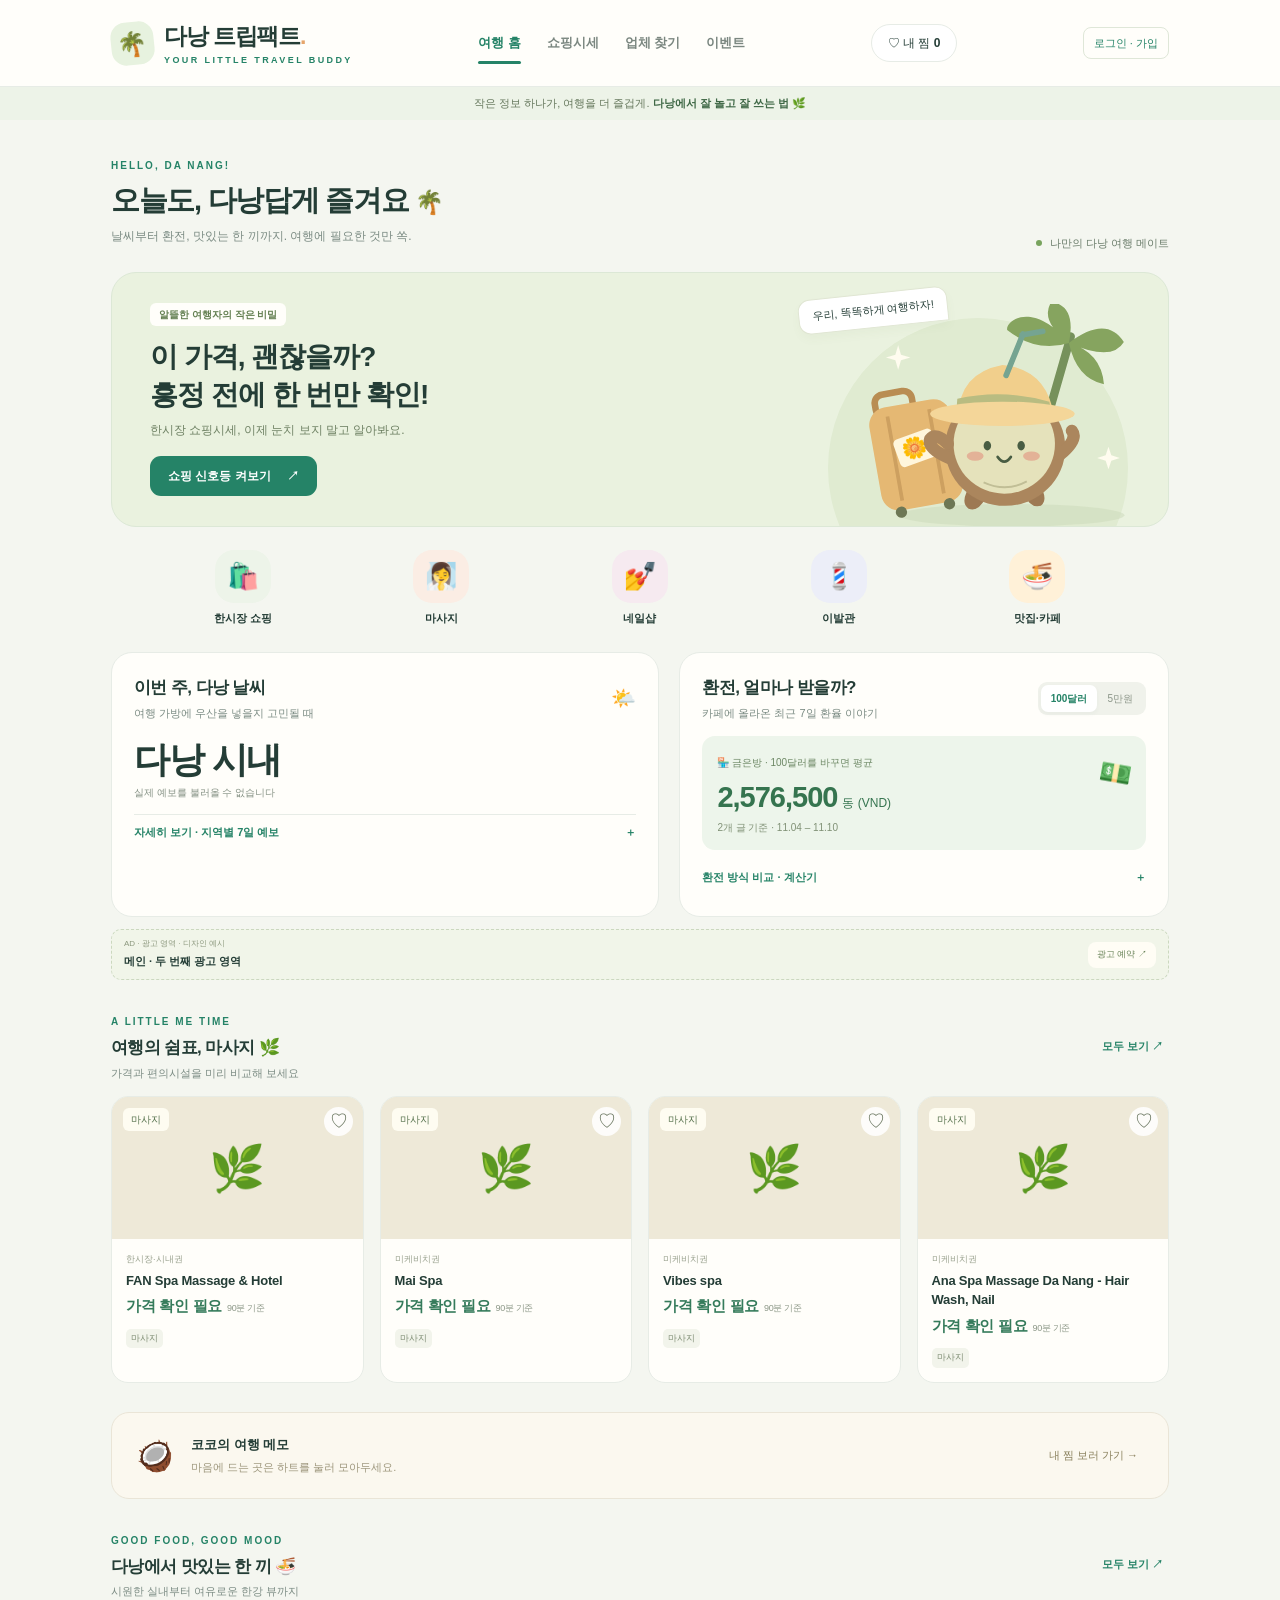
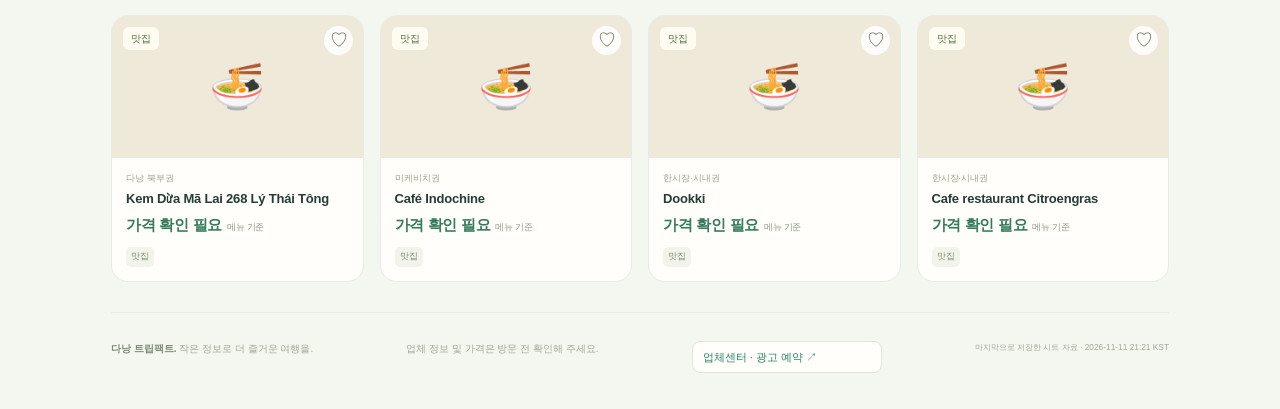
==== commit a8cd5155: "Add files via upload" ====
--- a/index.html
+++ b/index.html
@@ -50,12 +50,13 @@
 </div>
 <div id="listPage" class="subpage hidden"><span class="eyebrow" id="listEyebrow"></span><h1 id="listTitle"></h1><p class="subtitle" id="listDesc"></p><div class="filter-row" id="listFilters"></div><div class="cards" id="listCards"></div></div>
 <div id="marketPage" class="subpage hidden"><span class="eyebrow">SMART LITTLE SHOPPER</span><h1>한시장 흥정 신호등 🛍️</h1><p class="subtitle">부른 가격을 입력하고, 흥정의 감을 잡아보세요.</p><div class="filter-row" id="marketFilters"></div><div class="market-layout"><section class="panel"><span class="tag">원본 제공 참고 시세 · 실시간 아님</span><h2 id="marketName"></h2><div class="price" id="marketBase"></div><label class="field" for="quote">상인이 부른 가격 (베트남 동)</label><input id="quote" type="number" min="1" step="1000" inputmode="numeric" placeholder="예: 200000" oninput="judge()"><div class="result" id="judgeResult" role="status" aria-live="polite"><strong>가격을 입력해 주세요</strong><p>참고 시세와 비교해서 알려드릴게요.</p></div><p class="rate-foot">상품 품질·구성에 따라 가격은 달라집니다. 이 결과는 구매 참고용이에요.</p></section><aside class="market-tip"><span style="font-size:46px">🥥</span><h3>흥정도 기분 좋게!</h3><p>가격을 묻기 전에 원하는 수량을 정해요.<br>여러 매장에서 같은 구성으로 비교해요.<br>마음에 드는 가격이 아니면 웃으며 이동해요.</p><span class="tag">코코의 알뜰 여행 노트</span></aside></div></div>
-<footer class="footer"><span><b>다낭 트립팩트.</b> 작은 정보로 더 즐거운 여행을.</span><span>디자인 시안 · 날씨는 예시 / 매장 정보는 원본 기준, 확인 필요</span></footer>
+<footer class="footer"><span><b>다낭 트립팩트.</b> 작은 정보로 더 즐거운 여행을.</span><span>업체 정보 및 가격은 방문 전 확인해 주세요.</span></footer>
 </main>
 <nav class="mobile-nav" aria-label="하단 메뉴"><button data-tab="home" class="active"><span>⌂</span>홈</button><button data-tab="market"><span>🛍️</span>쇼핑시세</button><button data-tab="explore"><span>🌴</span>업체 찾기</button><button data-tab="events"><span>🎁</span>이벤트</button><button data-tab="favs"><span>♡</span>내 찜</button></nav>
 <div class="modal hidden" id="modal"><section class="dialog" role="dialog" aria-modal="true" aria-labelledby="dialogTitle" tabindex="-1"><button class="close" aria-label="닫기" onclick="closeModal()">×</button><div id="modalContent"></div></section></div><div class="toast hidden" id="toast" role="status"></div>
 <script>
 /* All reference data is embedded so this preview also works as a local HTML file. */
+const danangSheet = /* SHEET_DATA_START */{"city": "danang", "imported_at": "2026-11-11T21:21:15+09:00", "rates": [{"category": "금은방", "currency": "KRW", "nominal": 50000, "posts": 4, "mean_vnd": 944500.0, "from": "2026-11-04", "to": "2026-11-10"}, {"category": "공항", "currency": "KRW", "nominal": 50000, "posts": 0, "mean_vnd": null, "from": "2026-11-04", "to": "2026-11-10"}, {"category": "트래블카드", "currency": "KRW", "nominal": 50000, "posts": 1, "mean_vnd": 950000.0, "from": "2026-11-04", "to": "2026-11-10"}, {"category": "계좌이체환전", "currency": "KRW", "nominal": 50000, "posts": 2, "mean_vnd": 905000.0, "from": "2026-11-04", "to": "2026-11-10"}, {"category": "미분류", "currency": "KRW", "nominal": 50000, "posts": 9, "mean_vnd": 929647.11, "from": "2026-11-04", "to": "2026-11-10"}, {"category": "금은방", "currency": "USD", "nominal": 100, "posts": 2, "mean_vnd": 2576500.0, "from": "2026-11-04", "to": "2026-11-10"}, {"category": "공항", "currency": "USD", "nominal": 100, "posts": 0, "mean_vnd": null, "from": "2026-11-04", "to": "2026-11-10"}, {"category": "트래블카드", "currency": "USD", "nominal": 100, "posts": 0, "mean_vnd": null, "from": "2026-11-04", "to": "2026-11-10"}, {"category": "계좌이체환전", "currency": "USD", "nominal": 100, "posts": 0, "mean_vnd": null, "from": "2026-11-04", "to": "2026-11-10"}, {"category": "미분류", "currency": "USD", "nominal": 100, "posts": 13, "mean_vnd": 2566503.85, "from": "2026-11-04", "to": "2026-11-10"}], "rate_status": "partial", "places": [{"id": "sheet-491da05bde0aba07fccf", "name": "Massage Moonlight Đà Nẵng", "short": "Massage Moonlight Đà Nẵng", "category": "마사지", "type": "spa", "loc": "한시장·시내권", "region": "한시장", "address": "Phan Châu Trinh, Phước, Hải Châu, Đà Nẵng 550000, Vietnam", "map": "https://www.google.com/maps/place/Massage+Moonlight+%C4%90%C3%A0+N%E1%BA%B5ng/data=!4m7!3m6!1s0x314219828d691d75:0xa9a9e272721a5f15!8m2!3d16.0639225!4d108.2197256!16s%2Fg%2F11v3_tq7y4!19sChIJdR1pjYIZQjERFV8acnLiqak?authuser=0&hl=en&g_ep=EgoyMDI2MTEwNC4wIJJjKgBIAVAD&rclk=1", "booking": "https://www.pqbooking.com/", "pickup": "픽업 정보 미확인", "price": "가격 확인 필요", "priceValue": null, "menus": [], "image": "", "tags": ["마사지"], "badge": "마사지", "date": "2026-11-10"}, {"id": "sheet-1f839a79a9f438001c69", "name": "Bliss spa in Danang", "short": "Bliss spa in Danang", "category": "마사지", "type": "spa", "loc": "한시장·시내권", "region": "한시장", "address": "122 Yên Bái, Hải Châu, Đà Nẵng 550000, Vietnam", "map": "https://www.google.com/maps/place/Bliss+spa+in+Danang/data=!4m7!3m6!1s0x3142174c1949c013:0xb7dbb6243a312116!8m2!3d16.0652256!4d108.2222918!16s%2Fg%2F11sm_tqhqy!19sChIJE8BJGUwXQjERFiExOiS227c?authuser=0&hl=en&g_ep=EgoyMDI2MTEwNC4wIJJjKgBIAVAD&rclk=1", "booking": "https://qr.kakao.com/talk/C36VbWkFaReFTNAsXMou.XPB3Bw-", "pickup": "픽업 정보 미확인", "price": "가격 확인 필요", "priceValue": null, "menus": [], "image": "", "tags": ["마사지"], "badge": "마사지", "date": "2026-11-10"}, {"id": "sheet-16dd73243db81504f4f9", "name": "Elsa Spa massage Da Nang ( 엘사 스파 )", "short": "Elsa Spa massage Da Nang ( 엘사 스파 )", "category": "마사지", "type": "spa", "loc": "한시장·시내권", "region": "한시장", "address": "52 Nguyễn Thái Học, Hải Châu, Đà Nẵng 550000, Vietnam", "map": "https://www.google.com/maps/place/Elsa+Spa+massage+Da+Nang+%28+%EC%97%98%EC%82%AC+%EC%8A%A4%ED%8C%8C+%29/data=!4m7!3m6!1s0x314219ea9c87eff1:0x12e7fa10e2dfd2d6!8m2!3d16.0682072!4d108.2232724!16s%2Fg%2F11ldx9fm46!19sChIJ8e-HnOoZQjER1tLf4hD65xI?authuser=0&hl=en&g_ep=EgoyMDI2MTEwNC4wIJJjKgBIAVAD&rclk=1", "booking": "", "pickup": "픽업 정보 미확인", "price": "가격 확인 필요", "priceValue": null, "menus": [], "image": "", "tags": ["마사지"], "badge": "마사지", "date": "2026-11-10"}, {"id": "sheet-eb6d47027e6d76c17cbd", "name": "Da Nang Foot & Body Massage Spa", "short": "Da Nang Foot & Body Massage Spa", "category": "마사지", "type": "spa", "loc": "한시장·시내권", "region": "한시장", "address": "140 Lê Lợi, Hải Châu, Đà Nẵng 550000, Vietnam", "map": "https://www.google.com/maps/place/Da+Nang+Foot+%26+Body+Massage+Spa/data=!4m7!3m6!1s0x3142193bafdeaf5b:0x6a8c03a63cd9a499!8m2!3d16.073247!4d108.2197415!16s%2Fg%2F11njknxp42!19sChIJW6_erzsZQjERmaTZPKYDjGo?authuser=0&hl=en&g_ep=EgoyMDI2MTEwNC4wIJJjKgBIAVAD&rclk=1", "booking": "https://tisoda.com/place/1298-da-nang-foot-body-massage-?rwg_token=ALcMQYZGbqYc0M9IHU7M5WxeZ2ZBV1Q4bkm-vTcvvlxi1Cmi5BB80HPZVT0YJuM0DaUAQpjdxiXFvce5fqhCtEqb3RBJQzqNyQ%3D%3D", "pickup": "픽업 정보 미확인", "price": "가격 확인 필요", "priceValue": null, "menus": [], "image": "", "tags": ["마사지"], "badge": "마사지", "date": "2026-11-10"}, {"id": "sheet-5f08f858f9af31cee4ac", "name": "DaMai Thai Massage Spa", "short": "DaMai Thai Massage Spa", "category": "마사지", "type": "spa", "loc": "한시장·시내권", "region": "한시장", "address": "56 Thái Phiên, Hải Châu, Đà Nẵng 550000, Vietnam", "map": "https://www.google.com/maps/place/DaMai+Thai+Massage+Spa/data=!4m7!3m6!1s0x314219001b6c9e03:0x2094095e9ac9a0c9!8m2!3d16.0651582!4d108.2219335!16s%2Fg%2F11vjwb_vmz!19sChIJA55sGwAZQjERyaDJml4JlCA?authuser=0&hl=en&g_ep=EgoyMDI2MTEwNC4wIJJjKgBIAVAD&rclk=1", "booking": "", "pickup": "픽업 정보 미확인", "price": "가격 확인 필요", "priceValue": null, "menus": [], "image": "", "tags": ["마사지"], "badge": "마사지", "date": "2026-11-10"}, {"id": "sheet-46fee2945b1124127f15", "name": "Clover Spa - Best Spa Massage Da Nang 다낭 마사지", "short": "Clover Spa - Best Spa Massage Da Nang 다낭 마사지", "category": "마사지", "type": "spa", "loc": "한시장·시내권", "region": "한시장", "address": "266 Trần Phú, Hải Châu, Đà Nẵng 550000, Vietnam", "map": "https://www.google.com/maps/place/Clover+Spa+-+Best+Spa+Massage+Da+Nang+%EB%8B%A4%EB%82%AD+%EB%A7%88%EC%82%AC%EC%A7%80/data=!4m7!3m6!1s0x314219e4e36d74b3:0xad00976eec99343d!8m2!3d16.0622143!4d108.2231878!16s%2Fg%2F11l72q6sn0!19sChIJs3Rt4-QZQjERPTSZ7G6XAK0?authuser=0&hl=en&g_ep=EgoyMDI2MTEwNC4wIJJjKgBIAVAD&rclk=1", "booking": "https://qr.kakao.com/talk/yvgN7MDPFwBNz2XQxgGdSjrCqrY-", "pickup": "픽업 정보 미확인", "price": "720,000동부터", "priceValue": 720000, "menus": [{"name": "아로마 오일 마사지", "minutes": 60, "low": 500000, "high": 500000, "conditions": "", "date": "2026-11-11", "source": "https://vioapp.vn/vi-vn/shop/clover-spa-da-nang-p1kPZ2gQ/services"}, {"name": "아로마 오일 마사지", "minutes": 90, "low": 720000, "high": 720000, "conditions": "", "date": "2026-11-11", "source": "https://vioapp.vn/vi-vn/shop/clover-spa-da-nang-p1kPZ2gQ/services"}, {"name": "타이 마사지", "minutes": 60, "low": 570000, "high": 570000, "conditions": "", "date": "2026-11-11", "source": "https://vioapp.vn/vi-vn/shop/clover-spa-da-nang-p1kPZ2gQ/services"}, {"name": "타이 마사지", "minutes": 90, "low": 800000, "high": 800000, "conditions": "", "date": "2026-11-11", "source": "https://vioapp.vn/vi-vn/shop/clover-spa-da-nang-p1kPZ2gQ/services"}], "image": "", "tags": ["마사지"], "badge": "마사지", "date": "2026-11-10"}, {"id": "sheet-3446dc26dc8d811c67bc", "name": "Han River Spa (Song Han Spa) 송한스파 | ハンリバースパ | 韩江水疗中心 | منتجع صحي", "short": "Han River Spa (Song Han Spa) 송한스파 | ハンリバースパ | 韩江水疗中心 | منتجع صحي", "category": "마사지", "type": "spa", "loc": "한시장·시내권", "region": "한시장", "address": "Khách sạn Sông Hàn, 14 Lý Tự Trọng, Hải Châu, Đà Nẵng 550000, Vietnam", "map": "https://www.google.com/maps/place/Han+River+Spa+%28Song+Han+Spa%29+%EC%86%A1%ED%95%9C%EC%8A%A4%ED%8C%8C+%7C+%E3%83%8F%E3%83%B3%E3%83%AA%E3%83%90%E3%83%BC%E3%82%B9%E3%83%91+%7C+%E9%9F%A9%E6%B1%9F%E6%B0%B4%E7%96%97%E4%B8%AD%E5%BF%83+%7C+%D9%85%D9%86%D8%AA%D8%AC%D8%B9+%D8%B5%D8%AD%D9%8A%E2%80%AD/data=!4m7!3m6!1s0x3142183a273d26b3:0x42264a5fc257a3bd!8m2!3d16.0779858!4d108.2207504!16s%2Fg%2F11clt8gv5d!19sChIJsyY9JzoYQjERvaNXwl9KJkI?authuser=0&hl=en&g_ep=EgoyMDI2MTEwNC4wIJJjKgBIAVAD&rclk=1", "booking": "https://hanriverspa.com/dat-lich-hen/#main", "pickup": "픽업 정보 미확인", "price": "가격 확인 필요", "priceValue": null, "menus": [], "image": "", "tags": ["마사지"], "badge": "마사지", "date": "2026-11-10"}, {"id": "sheet-604925c9331f26ba1eb7", "name": "Destiny spa & massage 다낭 마사지 뎃디니 스파", "short": "Destiny spa & massage 다낭 마사지 뎃디니 스파", "category": "마사지", "type": "spa", "loc": "한시장·시내권", "region": "한시장", "address": "195 Trần Phú, Hải Châu, Đà Nẵng 550000, Vietnam", "map": "https://www.google.com/maps/place/Destiny+spa+%26+massage+%EB%8B%A4%EB%82%AD+%EB%A7%88%EC%82%AC%EC%A7%80+%EB%8E%83%EB%94%94%EB%8B%88+%EC%8A%A4%ED%8C%8C/data=!4m7!3m6!1s0x314219bb83c317c3:0xcd9c47df4f8ba76e!8m2!3d16.0657111!4d108.2237086!16s%2Fg%2F11y1wl4gw1!19sChIJwxfDg7sZQjERbqeLT99HnM0?authuser=0&hl=en&g_ep=EgoyMDI2MTEwNC4wIJJjKgBIAVAD&rclk=1", "booking": "", "pickup": "픽업 정보 미확인", "price": "가격 확인 필요", "priceValue": null, "menus": [], "image": "", "tags": ["마사지"], "badge": "마사지", "date": "2026-11-10"}, {"id": "sheet-0817e55b5182cf697d50", "name": "Tigon massa - Spa & Massage Đà Nẵng", "short": "Tigon massa - Spa & Massage Đà Nẵng", "category": "마사지", "type": "spa", "loc": "공항·시내남부권", "region": "", "address": "528 2/9, Str, Hòa Cường, Đà Nẵng 550000, Vietnam", "map": "https://www.google.com/maps/place/Tigon+massa+-+Spa+%26+Massage+%C4%90%C3%A0+N%E1%BA%B5ng/data=!4m7!3m6!1s0x314219c288c00045:0xe93b6644f85db082!8m2!3d16.0338615!4d108.2239309!16s%2Fg%2F11cm3w09yb!19sChIJRQDAiMIZQjERgrBd-ERmO-k?authuser=0&hl=en&g_ep=EgoyMDI2MTEwNC4wIJJjKgBIAVAD&rclk=1", "booking": "https://tigonmassa.com/", "pickup": "픽업 정보 미확인", "price": "가격 확인 필요", "priceValue": null, "menus": [], "image": "", "tags": ["마사지"], "badge": "마사지", "date": "2026-11-10"}, {"id": "sheet-67a926bebba2508b3b7f", "name": "Gội Đầu Dưỡng Sinh 52Hz - HEALING & RELAX", "short": "Gội Đầu Dưỡng Sinh 52Hz - HEALING & RELAX", "category": "마사지", "type": "spa", "loc": "한시장·시내권", "region": "한시장", "address": "78 Lý Tự Trọng, Hải Châu, Đà Nẵng 550000, Vietnam", "map": "https://www.google.com/maps/place/G%E1%BB%99i+%C4%90%E1%BA%A7u+D%C6%B0%E1%BB%A1ng+Sinh+52Hz+-+HEALING+%26+RELAX/data=!4m7!3m6!1s0x3142194f9faa9205:0xb562cbcf15d27fd4!8m2!3d16.07706!4d108.2172509!16s%2Fg%2F11z74wwf4q!19sChIJBZKqn08ZQjER1H_SFc_LYrU?authuser=0&hl=en&g_ep=EgoyMDI2MTEwNC4wIJJjKgBIAVAD&rclk=1", "booking": "", "pickup": "픽업 정보 미확인", "price": "가격 확인 필요", "priceValue": null, "menus": [], "image": "", "tags": ["마사지"], "badge": "마사지", "date": "2026-11-10"}, {"id": "sheet-34cca01dfa1ef8afbb92", "name": "Charm Spa", "short": "Charm Spa", "category": "마사지", "type": "spa", "loc": "한시장·시내권", "region": "한시장", "address": "283 Nguyễn Chí Thanh, Hải Châu, Đà Nẵng 550000, Vietnam", "map": "https://www.google.com/maps/place/Charm+Spa/data=!4m7!3m6!1s0x31421997d936c75d:0x77d72573a8d98e4f!8m2!3d16.0648698!4d108.2207751!16s%2Fg%2F11h5n5nmb2!19sChIJXcc22ZcZQjERT47ZqHMl13c?authuser=0&hl=en&g_ep=EgoyMDI2MTEwNC4wIJJjKgBIAVAD&rclk=1", "booking": "https://www.klook.com/en-US/activity/155424-charm-spa-massage-nguyen-chi-thanh-street-in-da-nang/?source_channel=googlettd&aid=84101&package_id=1&rwg_token=ALcMQYbHg0BnLNXPEjJbZNJP79GT0B1xgzzcozynOvnzXMtS_T7siQqi57NOx2IRl_HLewn-SJaXTJ3Vd6duBZ5WDE12hQKSWQ%3D%3D", "pickup": "픽업 정보 미확인", "price": "가격 확인 필요", "priceValue": null, "menus": [], "image": "", "tags": ["마사지"], "badge": "마사지", "date": "2026-11-10"}, {"id": "sheet-16e0195411dede7d797a", "name": "Cộng Spa Đà Nẵng", "short": "Cộng Spa Đà Nẵng", "category": "마사지", "type": "spa", "loc": "한시장·시내권", "region": "한시장", "address": "80 Trần Phú, Hải Châu, Đà Nẵng 550000, Vietnam", "map": "https://www.google.com/maps/place/C%E1%BB%99ng+Spa+%C4%90%C3%A0+N%E1%BA%B5ng/data=!4m7!3m6!1s0x3142196742912219:0x9a41cb344768c141!8m2!3d16.0697633!4d108.2238916!16s%2Fg%2F11gjgyw7jv!19sChIJGSKRQmcZQjERQcFoRzTLQZo?authuser=0&hl=en&g_ep=EgoyMDI2MTEwNC4wIJJjKgBIAVAD&rclk=1", "booking": "https://m.me/1990770940973944", "pickup": "픽업 정보 미확인", "price": "가격 확인 필요", "priceValue": null, "menus": [], "image": "", "tags": ["마사지"], "badge": "마사지", "date": "2026-11-10"}, {"id": "sheet-c72a482ac5a8e2b90ce7", "name": "Chua Spa", "short": "Chua Spa", "category": "마사지", "type": "spa", "loc": "공항·시내남부권", "region": "", "address": "269 Núi Thành, Hòa Cường, Đà Nẵng 50000, Vietnam", "map": "https://www.google.com/maps/place/Chua+Spa/data=!4m7!3m6!1s0x314219a0240ae45f:0x3303762b5b139138!8m2!3d16.043419!4d108.2216486!16s%2Fg%2F11vwz9jxvx!19sChIJX-QKJKAZQjEROJETWyt2AzM?authuser=0&hl=en&g_ep=EgoyMDI2MTEwNC4wIJJjKgBIAVAD&rclk=1", "booking": "", "pickup": "픽업 정보 미확인", "price": "가격 확인 필요", "priceValue": null, "menus": [], "image": "", "tags": ["마사지"], "badge": "마사지", "date": "2026-11-10"}, {"id": "sheet-ca15302641b91f2f3907", "name": "Linda spa Gội đầu dưỡng sinh- Massage body", "short": "Linda spa Gội đầu dưỡng sinh- Massage body", "category": "마사지", "type": "spa", "loc": "한시장·시내권", "region": "한시장", "address": "28B Đống Đa, Hải Châu, Đà Nẵng 550000, Vietnam", "map": "https://www.google.com/maps/place/Linda+spa+G%E1%BB%99i+%C4%91%E1%BA%A7u+d%C6%B0%E1%BB%A1ng+sinh-+Massage+body/data=!4m7!3m6!1s0x3142190079b926a5:0x8b13742d1dac5192!8m2!3d16.0824715!4d108.2204106!16s%2Fg%2F11y3nqcz41!19sChIJpSa5eQAZQjERklGsHS10E4s?authuser=0&hl=en&g_ep=EgoyMDI2MTEwNC4wIJJjKgBIAVAD&rclk=1", "booking": "https://jp.gurutto-vietnam.com/detail/6773/reserve.html", "pickup": "픽업 정보 미확인", "price": "가격 확인 필요", "priceValue": null, "menus": [], "image": "", "tags": ["마사지"], "badge": "마사지", "date": "2026-11-10"}, {"id": "sheet-f479c3a678a9d4ac076f", "name": "Lá Spa - Massage Đà Nẵng", "short": "Lá Spa - Massage Đà Nẵng", "category": "마사지", "type": "spa", "loc": "한시장·시내권", "region": "한시장", "address": "03 Hoàng Văn Thụ, Hải Châu, Đà Nẵng 50211, Vietnam", "map": "https://www.google.com/maps/place/L%C3%A1+Spa+-+Massage+%C4%90%C3%A0+N%E1%BA%B5ng/data=!4m7!3m6!1s0x314219b3be36c739:0xe3f361f9cd1ed954!8m2!3d16.0625348!4d108.2228973!16s%2Fg%2F11ryn6p8jx!19sChIJOcc2vrMZQjERVNkezflh8-M?authuser=0&hl=en&g_ep=EgoyMDI2MTEwNC4wIJJjKgBIAVAD&rclk=1", "booking": "https://www.facebook.com/LaSpa.DnG", "pickup": "픽업 정보 미확인", "price": "가격 확인 필요", "priceValue": null, "menus": [], "image": "", "tags": ["마사지"], "badge": "마사지", "date": "2026-11-10"}, {"id": "sheet-d14ddf6560d68738fb29", "name": "Jang Mi Spa & Massage", "short": "Jang Mi Spa & Massage", "category": "마사지", "type": "spa", "loc": "미케비치권", "region": "미케비치", "address": "77 D. Đình Nghệ, An Hải, Đà Nẵng 550000, Vietnam", "map": "https://www.google.com/maps/place/Jang+Mi+Spa+%26+Massage/data=!4m7!3m6!1s0x314219b000000013:0x54b781e4e58d70c9!8m2!3d16.0686421!4d108.241679!16s%2Fg%2F11f5tbhb74!19sChIJEwAAALAZQjERyXCN5eSBt1Q?authuser=0&hl=en&g_ep=EgoyMDI2MTEwNC4wIJJjKgBIAVAD&rclk=1", "booking": "https://open.kakao.com/o/sLJ6nQkh", "pickup": "픽업 정보 미확인", "price": "가격 확인 필요", "priceValue": null, "menus": [], "image": "", "tags": ["마사지"], "badge": "마사지", "date": "2026-11-10"}, {"id": "sheet-468323dd0a1024e55526", "name": "Thu Nguyên Spa & Massage Đà Nẵng", "short": "Thu Nguyên Spa & Massage Đà Nẵng", "category": "마사지", "type": "spa", "loc": "미케비치권", "region": "미케비치", "address": "03 Trương Quyền, Sơn Trà, Đà Nẵng, Vietnam", "map": "https://www.google.com/maps/place/Thu+Nguy%C3%AAn+Spa+%26+Massage+%C4%90%C3%A0+N%E1%BA%B5ng/data=!4m7!3m6!1s0x314217006fb4b1dd:0x45dc3efa6de66966!8m2!3d16.0867084!4d108.2468869!16s%2Fg%2F11yrx1sjhc!19sChIJ3bG0bwAXQjERZmnmbfo-3EU?authuser=0&hl=en&g_ep=EgoyMDI2MTEwNC4wIJJjKgBIAVAD&rclk=1", "booking": "", "pickup": "픽업 정보 미확인", "price": "가격 확인 필요", "priceValue": null, "menus": [], "image": "", "tags": ["마사지"], "badge": "마사지", "date": "2026-11-10"}, {"id": "sheet-61dce09f971a33966286", "name": "Ara Spa & Massage Da Nang", "short": "Ara Spa & Massage Da Nang", "category": "마사지", "type": "spa", "loc": "미케비치권", "region": "미케비치", "address": "02 Hoàng Sa, Sơn Trà, Đà Nẵng 550000, Vietnam", "map": "https://www.google.com/maps/place/Ara+Spa+%26+Massage+Da+Nang/data=!4m7!3m6!1s0x314217479397cd41:0xb3d4ca9c4bc2e49c!8m2!3d16.0879927!4d108.2487621!16s%2Fg%2F11zg1x9d0n!19sChIJQc2Xk0cXQjERnOTCS5zK1LM?authuser=0&hl=en&g_ep=EgoyMDI2MTEwNC4wIJJjKgBIAVAD&rclk=1", "booking": "https://araspa.vn/booking/", "pickup": "픽업 정보 미확인", "price": "가격 확인 필요", "priceValue": null, "menus": [], "image": "", "tags": ["마사지"], "badge": "마사지", "date": "2026-11-10"}, {"id": "sheet-c84bd90a7e0376a0d75b", "name": "Ánh Spa & Massage Đà Nẵng", "short": "Ánh Spa & Massage Đà Nẵng", "category": "마사지", "type": "spa", "loc": "미케비치권", "region": "미케비치", "address": "08 Trương Quyền, Sơn Trà, Đà Nẵng 550000, Vietnam", "map": "https://www.google.com/maps/place/%C3%81nh+Spa+%26+Massage+%C4%90%C3%A0+N%E1%BA%B5ng/data=!4m7!3m6!1s0xc253be4e15ad6c1:0x6e13191d0551c461!8m2!3d16.0869633!4d108.2468098!16s%2Fg%2F11nhkl6sty!19sChIJwdZa4eQ7JQwRYcRRBR0ZE24?authuser=0&hl=en&g_ep=EgoyMDI2MTEwNC4wIJJjKgBIAVAD&rclk=1", "booking": "https://open.kakao.com/o/sXcycVGi", "pickup": "픽업 정보 미확인", "price": "가격 확인 필요", "priceValue": null, "menus": [], "image": "", "tags": ["마사지"], "badge": "마사지", "date": "2026-11-10"}, {"id": "sheet-248880df579dd8a1020d", "name": "Sơn Trà Spa Massage Trị Liệu Đà Nẵng", "short": "Sơn Trà Spa Massage Trị Liệu Đà Nẵng", "category": "마사지", "type": "spa", "loc": "기타 다낭권", "region": "", "address": "31 Cao Sơn Pháo, An Khê, Đà Nẵng 550000, Vietnam", "map": "https://www.google.com/maps/place/S%C6%A1n+Tr%C3%A0+Spa+Massage+Tr%E1%BB%8B+Li%E1%BB%87u+%C4%90%C3%A0+N%E1%BA%B5ng/data=!4m7!3m6!1s0x314219ca15b69229:0xf83235df7e94fef1!8m2!3d16.0580439!4d108.1766125!16s%2Fg%2F11wv6cs81m!19sChIJKZK2FcoZQjER8f6Uft81Mvg?authuser=0&hl=en&g_ep=EgoyMDI2MTEwNC4wIJJjKgBIAVAD&rclk=1", "booking": "", "pickup": "픽업 정보 미확인", "price": "가격 확인 필요", "priceValue": null, "menus": [], "image": "", "tags": ["마사지"], "badge": "마사지", "date": "2026-11-10"}, {"id": "sheet-5ee869283c6533ee2cc1", "name": "Panda Spa Body & Foot Massage Danang", "short": "Panda Spa Body & Foot Massage Danang", "category": "마사지", "type": "spa", "loc": "미케비치권", "region": "미케비치", "address": "229 Nguyễn Văn Thoại, An Hải, Đà Nẵng 550000, Vietnam", "map": "https://www.google.com/maps/place/Panda+Spa+Body+%26+Foot+Massage+Danang/data=!4m7!3m6!1s0x314219eb4436f0ed:0x38bc975f95b205b9!8m2!3d16.0561522!4d108.2453775!16s%2Fg%2F11fl981tqc!19sChIJ7fA2ROsZQjERuQWylV-XvDg?authuser=0&hl=en&g_ep=EgoyMDI2MTEwNC4wIJJjKgBIAVAD&rclk=1", "booking": "https://pf.kakao.com/_sUxhMxj", "pickup": "90분 이상 무료 픽업 안내. 인원·지역 조건 확인", "price": "가격 확인 필요", "priceValue": null, "menus": [{"name": "Aroma Body Therapy", "minutes": 60, "low": 550000, "high": 550000, "conditions": "두 지점 공통. 팁 포함", "date": "2026-11-11", "source": "https://pandaspa.vn/price-list"}, {"name": "Aroma Body Therapy", "minutes": 90, "low": 700000, "high": 700000, "conditions": "두 지점 공통. 팁 포함", "date": "2026-11-11", "source": "https://pandaspa.vn/price-list"}, {"name": "Aroma Body Therapy", "minutes": 120, "low": 850000, "high": 850000, "conditions": "두 지점 공통. 팁 포함", "date": "2026-11-11", "source": "https://pandaspa.vn/price-list"}, {"name": "Traditional Thai Therapy", "minutes": 60, "low": 600000, "high": 600000, "conditions": "두 지점 공통. 팁 포함", "date": "2026-11-11", "source": "https://pandaspa.vn/price-list"}, {"name": "Traditional Thai Therapy", "minutes": 90, "low": 800000, "high": 800000, "conditions": "두 지점 공통. 팁 포함", "date": "2026-11-11", "source": "https://pandaspa.vn/price-list"}, {"name": "Traditional Thai Therapy", "minutes": 120, "low": 1050000, "high": 1050000, "conditions": "두 지점 공통. 팁 포함", "date": "2026-11-11", "source": "https://pandaspa.vn/price-list"}, {"name": "Foot Therapy on the chair", "minutes": 60, "low": 500000, "high": 500000, "conditions": "두 지점 공통. 팁 포함", "date": "2026-11-11", "source": "https://pandaspa.vn/price-list"}, {"name": "Foot Therapy on the chair", "minutes": 90, "low": 650000, "high": 650000, "conditions": "두 지점 공통. 팁 포함", "date": "2026-11-11", "source": "https://pandaspa.vn/price-list"}, {"name": "Foot Therapy with Tiger Balm", "minutes": 60, "low": 600000, "high": 600000, "conditions": "두 지점 공통. 팁 포함", "date": "2026-11-11", "source": "https://pandaspa.vn/price-list"}, {"name": "Foot Therapy with Tiger Balm", "minutes": 90, "low": 750000, "high": 750000, "conditions": "두 지점 공통. 팁 포함", "date": "2026-11-11", "source": "https://pandaspa.vn/price-list"}], "image": "", "tags": ["마사지"], "badge": "마사지", "date": "2026-11-10"}, {"id": "sheet-ea999497de022d51294b", "name": "Hello Spa & Massage", "short": "Hello Spa & Massage", "category": "마사지", "type": "spa", "loc": "미케비치권", "region": "미케비치", "address": "154 Lê Văn Thứ, Sơn Trà, Đà Nẵng, Vietnam", "map": "https://www.google.com/maps/place/Hello+Spa+%26+Massage/data=!4m7!3m6!1s0x31421791df892649:0xe4c77c440555d137!8m2!3d16.085043!4d108.2472598!16s%2Fg%2F11y94j6_sr!19sChIJSSaJ35EXQjERN9FVBUR8x-Q?authuser=0&hl=en&g_ep=EgoyMDI2MTEwNC4wIJJjKgBIAVAD&rclk=1", "booking": "", "pickup": "픽업 정보 미확인", "price": "가격 확인 필요", "priceValue": null, "menus": [], "image": "", "tags": ["마사지"], "badge": "마사지", "date": "2026-11-10"}, {"id": "sheet-1bb17a1acfe228147e08", "name": "Zon Spa", "short": "Zon Spa", "category": "마사지", "type": "spa", "loc": "미케비치권", "region": "미케비치", "address": "14 Đ. Nguyễn Đức An, Sơn Trà, Đà Nẵng 550000, Vietnam", "map": "https://www.google.com/maps/place/Zon+Spa/data=!4m7!3m6!1s0x31421756fb344b71:0x6e97bc70cd41860d!8m2!3d16.0813919!4d108.2461933!16s%2Fg%2F11z1_ty13_!19sChIJcUs0-1YXQjERDYZBzXC8l24?authuser=0&hl=en&g_ep=EgoyMDI2MTEwNC4wIJJjKgBIAVAD&rclk=1", "booking": "", "pickup": "픽업 정보 미확인", "price": "가격 확인 필요", "priceValue": null, "menus": [], "image": "", "tags": ["마사지"], "badge": "마사지", "date": "2026-11-10"}, {"id": "sheet-bfffaf5ea186996d310f", "name": "Heart Spa - Body & Foot Massage ( 温泉 - 온천 - スパ - 身体按摩 - 바디 마사지- ボディマッサージ)", "short": "Heart Spa - Body & Foot Massage ( 温泉 - 온천 - スパ - 身体按摩 - 바디 마사지- ボディマッサージ)", "category": "마사지", "type": "spa", "loc": "미케비치권", "region": "미케비치", "address": "46 Lâm Hoành, Sơn Trà, Đà Nẵng 550000, Vietnam", "map": "https://www.google.com/maps/place/Heart+Spa+-+Body+%26+Foot+Massage+%28+%E6%B8%A9%E6%B3%89+-+%EC%98%A8%EC%B2%9C+-+%E3%82%B9%E3%83%91+-+%E8%BA%AB%E4%BD%93%E6%8C%89%E6%91%A9+-+%EB%B0%94%EB%94%94+%EB%A7%88%EC%82%AC%EC%A7%80-+%E3%83%9C%E3%83%87%E3%82%A3%E3%83%9E%E3%83%83%E3%82%B5%E3%83%BC%E3%82%B8%29/data=!4m7!3m6!1s0x31421730d778c521:0x7070ef9e3f870f94!8m2!3d16.0612265!4d108.2453635!16s%2Fg%2F11t7vbrj8_!19sChIJIcV41zAXQjERlA-HP57vcHA?authuser=0&hl=en&g_ep=EgoyMDI2MTEwNC4wIJJjKgBIAVAD&rclk=1", "booking": "", "pickup": "픽업 정보 미확인", "price": "가격 확인 필요", "priceValue": null, "menus": [], "image": "", "tags": ["마사지"], "badge": "마사지", "date": "2026-11-10"}, {"id": "sheet-254327c77dc55917b2ab", "name": "Hương Tràm Spa", "short": "Hương Tràm Spa", "category": "마사지", "type": "spa", "loc": "미케비치권", "region": "미케비치", "address": "186 Hồ Nghinh, An Hải, Đà Nẵng 550000, Vietnam", "map": "https://www.google.com/maps/place/H%C6%B0%C6%A1ng+Tr%C3%A0m+Spa/data=!4m7!3m6!1s0x31421743dc5806fd:0x3f4d529bd510e8c!8m2!3d16.0679886!4d108.2429711!16s%2Fg%2F11fklnsjf6!19sChIJ_QZY3EMXQjERjA5RvSnV9AM?authuser=0&hl=en&g_ep=EgoyMDI2MTEwNC4wIJJjKgBIAVAD&rclk=1", "booking": "", "pickup": "픽업 정보 미확인", "price": "가격 확인 필요", "priceValue": null, "menus": [], "image": "", "tags": ["마사지"], "badge": "마사지", "date": "2026-11-10"}, {"id": "sheet-bc469ec71690648c607e", "name": "Smile Spa (tên cũ Spa Bà Thông - CN Sơn Trà)", "short": "Smile Spa (tên cũ Spa Bà Thông - CN Sơn Trà)", "category": "마사지", "type": "spa", "loc": "미케비치권", "region": "미케비치", "address": "39 Trần Đình Đàn, An Hải, Đà Nẵng 50000, Vietnam", "map": "https://www.google.com/maps/place/Smile+Spa+%28t%C3%AAn+c%C5%A9+Spa+B%C3%A0+Th%C3%B4ng+-+CN+S%C6%A1n+Tr%C3%A0%29/data=!4m7!3m6!1s0x314217ddf8c67acf:0x4c756e0a399cd56!8m2!3d16.0787553!4d108.2446038!16s%2Fg%2F11v3h96xty!19sChIJz3rG-N0XQjERVs2Zo-BWxwQ?authuser=0&hl=en&g_ep=EgoyMDI2MTEwNC4wIJJjKgBIAVAD&rclk=1", "booking": "https://tisoda.com/place/1252-smile-spa-da-nang?rwg_token=ALcMQYZ1HRclRSyKRhuAat27STea5Cka2lUCViD-rRoys9-uZPffDVVMPUq1ssMXnvLJFmR2C6Y0Dik1uKz9YdX81wxxVgKvMQ%3D%3D", "pickup": "픽업 정보 미확인", "price": "가격 확인 필요", "priceValue": null, "menus": [], "image": "", "tags": ["마사지"], "badge": "마사지", "date": "2026-11-10"}, {"id": "sheet-056b0bb61bbcc8aceedc", "name": "Luxury Herbal Spa", "short": "Luxury Herbal Spa", "category": "마사지", "type": "spa", "loc": "미케비치권", "region": "미케비치", "address": "201 D. Đình Nghệ, An Hải, Đà Nẵng 550000, Vietnam", "map": "https://www.google.com/maps/place/Luxury+Herbal+Spa/data=!4m7!3m6!1s0x31421829ef98d3e9:0x334f8de33feda3d1!8m2!3d16.069025!4d108.2370264!16s%2Fg%2F11c1qwtxp2!19sChIJ6dOY7ykYQjER0aPtP-ONTzM?authuser=0&hl=en&g_ep=EgoyMDI2MTEwNC4wIJJjKgBIAVAD&rclk=1", "booking": "", "pickup": "픽업 정보 미확인", "price": "가격 확인 필요", "priceValue": null, "menus": [{"name": "Foot Balance", "minutes": 60, "low": 630000, "high": 630000, "conditions": "", "date": "2026-11-11", "source": "https://herbalspa.vn/en/foot-massage.html"}, {"name": "Foot Balance", "minutes": 90, "low": 860000, "high": 860000, "conditions": "", "date": "2026-11-11", "source": "https://herbalspa.vn/en/foot-massage.html"}, {"name": "Herbal Aroma Journey", "minutes": 60, "low": 630000, "high": 630000, "conditions": "", "date": "2026-11-11", "source": "https://herbalspa.vn/en/best-choice-services/danang-herbal-massage-1.html"}, {"name": "Herbal Aroma Journey", "minutes": 90, "low": 860000, "high": 860000, "conditions": "", "date": "2026-11-11", "source": "https://herbalspa.vn/en/best-choice-services/danang-herbal-massage-1.html"}, {"name": "전통 타이 마사지", "minutes": 60, "low": 680000, "high": 680000, "conditions": "", "date": "2026-11-11", "source": "https://herbalspa.vn/en/services/danang-thai-massage-2.html"}], "image": "", "tags": ["마사지"], "badge": "마사지", "date": "2026-11-10"}, {"id": "sheet-52e3d2b14b7b71519eb7", "name": "Levenin Spa & Massage Danang - 다낭 마사지", "short": "Levenin Spa & Massage Danang - 다낭 마사지", "category": "마사지", "type": "spa", "loc": "미케비치권", "region": "미케비치", "address": "231 D. Đình Nghệ, An Hải, Đà Nẵng 50000, Vietnam", "map": "https://www.google.com/maps/place/Levenin+Spa+%26+Massage+Danang+-+%EB%8B%A4%EB%82%AD+%EB%A7%88%EC%82%AC%EC%A7%80/data=!4m7!3m6!1s0x3142199118b7c65f:0x5cb31dd75efea97b!8m2!3d16.0692416!4d108.2363502!16s%2Fg%2F11t79nh58z!19sChIJX8a3GJEZQjERe6n-Xtcds1w?authuser=0&hl=en&g_ep=EgoyMDI2MTEwNC4wIJJjKgBIAVAD&rclk=1", "booking": "https://pf.kakao.com/_XUkqxj", "pickup": "픽업 정보 미확인", "price": "가격 확인 필요", "priceValue": null, "menus": [{"name": "Aromatherapy Massage", "minutes": 60, "low": 400000, "high": 400000, "conditions": "", "date": "2026-11-11", "source": "https://leveninspadanang.com/menu-levenin"}, {"name": "Aromatherapy Massage", "minutes": 90, "low": 540000, "high": 540000, "conditions": "", "date": "2026-11-11", "source": "https://leveninspadanang.com/menu-levenin"}, {"name": "Aromatherapy Massage", "minutes": 120, "low": 700000, "high": 700000, "conditions": "", "date": "2026-11-11", "source": "https://leveninspadanang.com/menu-levenin"}, {"name": "Thai Massage", "minutes": 60, "low": 420000, "high": 420000, "conditions": "", "date": "2026-11-11", "source": "https://leveninspadanang.com/menu-levenin"}, {"name": "Thai Massage", "minutes": 90, "low": 580000, "high": 580000, "conditions": "", "date": "2026-11-11", "source": "https://leveninspadanang.com/menu-levenin"}, {"name": "Thai Massage", "minutes": 120, "low": 750000, "high": 750000, "conditions": "", "date": "2026-11-11", "source": "https://leveninspadanang.com/menu-levenin"}], "image": "", "tags": ["마사지"], "badge": "마사지", "date": "2026-11-10"}, {"id": "sheet-e1841295e4e06e5d4833", "name": "Spa & Massage Hội An • Local", "short": "Spa & Massage Hội An • Local", "category": "마사지", "type": "spa", "loc": "미케비치권", "region": "미케비치", "address": "142/2 Lê Văn Thứ, Sơn Trà, Đà Nẵng 550000, Vietnam", "map": "https://www.google.com/maps/place/Spa+%26+Massage+H%E1%BB%99i+An+%E2%80%A2+Local/data=!4m7!3m6!1s0x31421763ff47ff33:0x8435b3ce53e94be3!8m2!3d16.084896!4d108.246723!16s%2Fg%2F11xm4ds97z!19sChIJM_9H_2MXQjER40vpU86zNYQ?authuser=0&hl=en&g_ep=EgoyMDI2MTEwNC4wIJJjKgBIAVAD&rclk=1", "booking": "", "pickup": "픽업 정보 미확인", "price": "가격 확인 필요", "priceValue": null, "menus": [], "image": "", "tags": ["마사지"], "badge": "마사지", "date": "2026-11-10"}, {"id": "sheet-2dcde6bc61a298d6b361", "name": "Queen Spa Danang", "short": "Queen Spa Danang", "category": "마사지", "type": "spa", "loc": "미케비치권", "region": "미케비치", "address": "144 Phạm Cự Lượng, An Hải, Đà Nẵng 550000, Vietnam", "map": "https://www.google.com/maps/place/Queen+Spa+Danang/data=!4m7!3m6!1s0x314219d59fea018f:0x45a83e3735533a7e!8m2!3d16.0597584!4d108.2363957!16s%2Fg%2F1hc5wx3_n!19sChIJjwHqn9UZQjERfjpTNTc-qEU?authuser=0&hl=en&g_ep=EgoyMDI2MTEwNC4wIJJjKgBIAVAD&rclk=1", "booking": "https://queenspadanang.vn/en/dat-phong/", "pickup": "픽업 정보 미확인", "price": "가격 확인 필요", "priceValue": null, "menus": [], "image": "", "tags": ["마사지"], "badge": "마사지", "date": "2026-11-10"}, {"id": "sheet-0c0e8725e5b4e53f4b89", "name": "Thương Spa 80 lê bôi Massage", "short": "Thương Spa 80 lê bôi Massage", "category": "마사지", "type": "spa", "loc": "미케비치권", "region": "미케비치", "address": "80 Lê Bôi, Sơn Trà, Đà Nẵng 550000, Vietnam", "map": "https://www.google.com/maps/place/Th%C6%B0%C6%A1ng+Spa+80+l%C3%AA+b%C3%B4i+Massage/data=!4m7!3m6!1s0x314217373bd26173:0xa9476be3028c454b!8m2!3d16.0805507!4d108.2463276!16s%2Fg%2F11xcrlxcsh!19sChIJc2HSOzcXQjERS0WMAuNrR6k?authuser=0&hl=en&g_ep=EgoyMDI2MTEwNC4wIJJjKgBIAVAD&rclk=1", "booking": "", "pickup": "픽업 정보 미확인", "price": "가격 확인 필요", "priceValue": null, "menus": [], "image": "", "tags": ["마사지"], "badge": "마사지", "date": "2026-11-10"}, {"id": "sheet-255827b2917d8986c8ec", "name": "Deep Spa & massage - Da Nang", "short": "Deep Spa & massage - Da Nang", "category": "마사지", "type": "spa", "loc": "미케비치권", "region": "미케비치", "address": "23 An Thượng 4, Ngũ Hành Sơn, Đà Nẵng 550000, Vietnam", "map": "https://www.google.com/maps/place/Deep+Spa+%26+massage+-+Da+Nang/data=!4m7!3m6!1s0x3142179fe977b525:0xf2801410de3d576!8m2!3d16.0489!4d108.2464726!16s%2Fg%2F11sz9mts7_!19sChIJJbV36Z8XQjERdtXjDUEBKA8?authuser=0&hl=en&g_ep=EgoyMDI2MTEwNC4wIJJjKgBIAVAD&rclk=1", "booking": "", "pickup": "픽업 정보 미확인", "price": "가격 확인 필요", "priceValue": null, "menus": [], "image": "", "tags": ["마사지"], "badge": "마사지", "date": "2026-11-10"}, {"id": "sheet-34f5d82cb97b40200b14", "name": "Julius Spa & Massage", "short": "Julius Spa & Massage", "category": "마사지", "type": "spa", "loc": "미케비치권", "region": "미케비치", "address": "B4-14, An Thượng 38, Ngũ Hành Sơn, Đà Nẵng 550000, Vietnam", "map": "https://www.google.com/maps/place/Julius+Spa+%26+Massage/data=!4m7!3m6!1s0x448f4596aca3bed3:0x600570a8d2b8092b!8m2!3d16.0505063!4d108.2445131!16s%2Fg%2F11t4y0rgrs!19sChIJ076jrJZFj0QRKwm40qhwBWA?authuser=0&hl=en&g_ep=EgoyMDI2MTEwNC4wIJJjKgBIAVAD&rclk=1", "booking": "", "pickup": "픽업 정보 미확인", "price": "가격 확인 필요", "priceValue": null, "menus": [], "image": "", "tags": ["마사지"], "badge": "마사지", "date": "2026-11-10"}, {"id": "sheet-85b66af3b537dba00fbd", "name": "Regal Healthy Spa & Massage", "short": "Regal Healthy Spa & Massage", "category": "마사지", "type": "spa", "loc": "미케비치권", "region": "미케비치", "address": "14-16 Phan Tôn, Ngũ Hành Sơn, Đà Nẵng 59000, Vietnam", "map": "https://www.google.com/maps/place/Regal+Healthy+Spa+%26+Massage/data=!4m7!3m6!1s0x314217dfaa414def:0x4f4449629a10da7f!8m2!3d16.0528111!4d108.2459105!16s%2Fg%2F11h7swtxk9!19sChIJ701Bqt8XQjERf9oQmmJJRE8?authuser=0&hl=en&g_ep=EgoyMDI2MTEwNC4wIJJjKgBIAVAD&rclk=1", "booking": "https://www.fresha.com/book-now/healthy-spa-da-nang-e2rqkuzb/all-offer?id=2758605&pId=2668601&rwg_token=ALcMQYaXgUXhM20dz53TcVb5uxHI7OHbZvwI7bi2bFFakUG0wkuKhgUyvr4UoSdOZ38hKwdCfzov1aw2oWS-QnzOEk4VL1m2sA%3D%3D", "pickup": "픽업 정보 미확인", "price": "가격 확인 필요", "priceValue": null, "menus": [{"name": "Aroma Massage", "minutes": 60, "low": 550000, "high": 550000, "conditions": "3개 지점 공통. VAT 포함. 팁 선택. 할인은 공식 예약 조건 확인", "date": "2026-11-11", "source": "https://healthyspadanang.com/en/price-list/"}, {"name": "Thai Massage", "minutes": 60, "low": 600000, "high": 600000, "conditions": "3개 지점 공통. VAT 포함. 팁 선택. 할인은 공식 예약 조건 확인", "date": "2026-11-11", "source": "https://healthyspadanang.com/en/price-list/"}, {"name": "Foot Massage", "minutes": 60, "low": 550000, "high": 550000, "conditions": "3개 지점 공통. VAT 포함. 팁 선택. 할인은 공식 예약 조건 확인", "date": "2026-11-11", "source": "https://healthyspadanang.com/en/price-list/"}], "image": "", "tags": ["마사지"], "badge": "마사지", "date": "2026-11-10"}, {"id": "sheet-0485fc433582b372de4b", "name": "Luxury Healthy Spa & Massage", "short": "Luxury Healthy Spa & Massage", "category": "마사지", "type": "spa", "loc": "미케비치권", "region": "미케비치", "address": "224 Trần Bạch Đằng, Ngũ Hành Sơn, Đà Nẵng 55000, Vietnam", "map": "https://www.google.com/maps/place/Luxury+Healthy+Spa+%26+Massage/data=!4m7!3m6!1s0x314217e8d91b8ba7:0x228b07bbc655e114!8m2!3d16.0496665!4d108.2476225!16s%2Fg%2F11sczvsxhy!19sChIJp4sb2egXQjERFOFVxrsHiyI?authuser=0&hl=en&g_ep=EgoyMDI2MTEwNC4wIJJjKgBIAVAD&rclk=1", "booking": "", "pickup": "픽업 정보 미확인", "price": "가격 확인 필요", "priceValue": null, "menus": [{"name": "Aroma Massage", "minutes": 60, "low": 550000, "high": 550000, "conditions": "3개 지점 공통. VAT 포함. 팁 선택. 할인은 공식 예약 조건 확인", "date": "2026-11-11", "source": "https://healthyspadanang.com/en/price-list/"}, {"name": "Thai Massage", "minutes": 60, "low": 600000, "high": 600000, "conditions": "3개 지점 공통. VAT 포함. 팁 선택. 할인은 공식 예약 조건 확인", "date": "2026-11-11", "source": "https://healthyspadanang.com/en/price-list/"}, {"name": "Foot Massage", "minutes": 60, "low": 550000, "high": 550000, "conditions": "3개 지점 공통. VAT 포함. 팁 선택. 할인은 공식 예약 조건 확인", "date": "2026-11-11", "source": "https://healthyspadanang.com/en/price-list/"}], "image": "", "tags": ["마사지"], "badge": "마사지", "date": "2026-11-10"}, {"id": "sheet-0c08edab02ebc644fe5a", "name": "Serene Spa Da Nang - Massage & relaxation -마사지-按摩", "short": "Serene Spa Da Nang - Massage & relaxation -마사지-按摩", "category": "마사지", "type": "spa", "loc": "미케비치권", "region": "미케비치", "address": "83 An Thượng 29, Ngũ Hành Sơn, Đà Nẵng 50000, Vietnam", "map": "https://www.google.com/maps/place/Serene+Spa+Da+Nang+-+Massage+%26+relaxation+-%EB%A7%88%EC%82%AC%EC%A7%80-%E6%8C%89%E6%91%A9/data=!4m7!3m6!1s0x314217be3c5d81cb:0xdaa8753541569699!8m2!3d16.0515425!4d108.2442371!16s%2Fg%2F11ywvsz639!19sChIJy4FdPL4XQjERmZZWQTV1qNo?authuser=0&hl=en&g_ep=EgoyMDI2MTEwNC4wIJJjKgBIAVAD&rclk=1", "booking": "", "pickup": "픽업 정보 미확인", "price": "가격 확인 필요", "priceValue": null, "menus": [], "image": "", "tags": ["마사지"], "badge": "마사지", "date": "2026-11-10"}, {"id": "sheet-cffad13ca95d771493fb", "name": "Lá sen Spa", "short": "Lá sen Spa", "category": "마사지", "type": "spa", "loc": "미케비치권", "region": "미케비치", "address": "21 An Thượng 5, Ngũ Hành Sơn, Đà Nẵng 550000, Vietnam", "map": "https://www.google.com/maps/place/L%C3%A1+sen+Spa/data=!4m7!3m6!1s0x31421733e4708a5d:0x736739557b1c2fcd!8m2!3d16.0487061!4d108.2455019!16s%2Fg%2F11s7c3md34!19sChIJXYpw5DMXQjERzS8ce1U5Z3M?authuser=0&hl=en&g_ep=EgoyMDI2MTEwNC4wIJJjKgBIAVAD&rclk=1", "booking": "", "pickup": "픽업 정보 미확인", "price": "가격 확인 필요", "priceValue": null, "menus": [], "image": "", "tags": ["마사지"], "badge": "마사지", "date": "2026-11-10"}, {"id": "sheet-c218158c619abb6c6bd4", "name": "La sen Spa 연꽃 잎 스파", "short": "La sen Spa 연꽃 잎 스파", "category": "마사지", "type": "spa", "loc": "미케비치권", "region": "미케비치", "address": "30 An Thượng 5, Ngũ Hành Sơn, Đà Nẵng 550000, Vietnam", "map": "https://www.google.com/maps/place/La+sen+Spa+%EC%97%B0%EA%BD%83+%EC%9E%8E+%EC%8A%A4%ED%8C%8C/data=!4m7!3m6!1s0x314217f8370609e1:0xe1d21231772aecc5!8m2!3d16.0484736!4d108.2454291!16s%2Fg%2F11t7xy1wtv!19sChIJ4QkGN_gXQjERxewqdzES0uE?authuser=0&hl=en&g_ep=EgoyMDI2MTEwNC4wIJJjKgBIAVAD&rclk=1", "booking": "", "pickup": "픽업 정보 미확인", "price": "가격 확인 필요", "priceValue": null, "menus": [], "image": "", "tags": ["마사지"], "badge": "마사지", "date": "2026-11-10"}, {"id": "sheet-f4720ec9408893fb19b6", "name": "Nón Spa - Massage, Nail, Hair Washing, Facial and Skin care", "short": "Nón Spa - Massage, Nail, Hair Washing, Facial and Skin care", "category": "마사지", "type": "spa", "loc": "미케비치권", "region": "미케비치", "address": "43 An Thượng 3, Ngũ Hành Sơn, Đà Nẵng 556920, Vietnam", "map": "https://www.google.com/maps/place/N%C3%B3n+Spa+-+Massage,+Nail,+Hair+Washing,+Facial+and+Skin+care/data=!4m7!3m6!1s0x314217853bf01925:0x630a58afb3cf953b!8m2!3d16.0487056!4d108.2470059!16s%2Fg%2F11v5cx94ng!19sChIJJRnwO4UXQjERO5XPs69YCmM?authuser=0&hl=en&g_ep=EgoyMDI2MTEwNC4wIJJjKgBIAVAD&rclk=1", "booking": "https://nonspa.vn/reservation/", "pickup": "픽업 정보 미확인", "price": "가격 확인 필요", "priceValue": null, "menus": [], "image": "", "tags": ["마사지"], "badge": "마사지", "date": "2026-11-10"}, {"id": "sheet-b182513e25a21688a74a", "name": "AURA SPA-Massage-Nails-Hair Wash & Relaxation In Da Nang", "short": "AURA SPA-Massage-Nails-Hair Wash & Relaxation In Da Nang", "category": "마사지", "type": "spa", "loc": "논느억·리조트권", "region": "", "address": "05 Nguyễn Thức Đường, Ngũ Hành Sơn, Đà Nẵng 50003, Vietnam", "map": "https://www.google.com/maps/place/AURA+SPA-Massage-Nails-Hair+Wash+%26+Relaxation+In+Da+Nang/data=!4m7!3m6!1s0x314211c8640b85cd:0x46650a48c8c21461!8m2!3d15.9936454!4d108.2682441!16s%2Fg%2F11ytg1wbdj!19sChIJzYULZMgRQjERYRTCyEgKZUY?authuser=0&hl=en&g_ep=EgoyMDI2MTEwNC4wIJJjKgBIAVAD&rclk=1", "booking": "", "pickup": "픽업 정보 미확인", "price": "가격 확인 필요", "priceValue": null, "menus": [], "image": "", "tags": ["마사지"], "badge": "마사지", "date": "2026-11-10"}, {"id": "sheet-7ed7313295c8fce20b3d", "name": "Midu Spa", "short": "Midu Spa", "category": "마사지", "type": "spa", "loc": "미케비치권", "region": "미케비치", "address": "78 Đỗ Bá, Ngũ Hành Sơn, Đà Nẵng 50000, Vietnam", "map": "https://www.google.com/maps/place/Midu+Spa/data=!4m7!3m6!1s0x314217f13551a691:0x417ef2e931f29a28!8m2!3d16.0513817!4d108.2446802!16s%2Fg%2F11kqbxvx1j!19sChIJkaZRNfEXQjERKJryMenyfkE?authuser=0&hl=en&g_ep=EgoyMDI2MTEwNC4wIJJjKgBIAVAD&rclk=1", "booking": "", "pickup": "픽업 정보 미확인", "price": "가격 확인 필요", "priceValue": null, "menus": [], "image": "", "tags": ["마사지"], "badge": "마사지", "date": "2026-11-10"}, {"id": "sheet-fcc1454cd2c4827b5f9d", "name": "Amor Spa & Massage Da Nang", "short": "Amor Spa & Massage Da Nang", "category": "마사지", "type": "spa", "loc": "논느억·리조트권", "region": "", "address": "19 Sơn Thủy 3, Ngũ Hành Sơn, Đà Nẵng 50000, Vietnam", "map": "https://www.google.com/maps/place/Amor+Spa+%26+Massage+Da+Nang/data=!4m7!3m6!1s0x3142117cb4ef0d1f:0x1979429e28177706!8m2!3d16.0129898!4d108.2534784!16s%2Fg%2F11yy5hm_sc!19sChIJHw3vtHwRQjERBncXKJ5CeRk?authuser=0&hl=en&g_ep=EgoyMDI2MTEwNC4wIJJjKgBIAVAD&rclk=1", "booking": "https://open.kakao.com/o/syksNNfi", "pickup": "픽업 정보 미확인", "price": "가격 확인 필요", "priceValue": null, "menus": [], "image": "", "tags": ["마사지"], "badge": "마사지", "date": "2026-11-10"}, {"id": "sheet-33f5e2cbda92d484032c", "name": "Dragon Spa -Spa Danang -峴港水療中心 - Massage Danang -다낭 스파 - ダナンのマッサージ - 다낭 마사지", "short": "Dragon Spa -Spa Danang -峴港水療中心 - Massage Danang -다낭 스파 - ダナンのマッサージ - 다낭 마사지", "category": "마사지", "type": "spa", "loc": "미케비치권", "region": "미케비치", "address": "28 An Thượng 26, Ngũ Hành Sơn, Đà Nẵng 553923, Vietnam", "map": "https://www.google.com/maps/place/Dragon+Spa+-Spa+Danang+-%E5%B3%B4%E6%B8%AF%E6%B0%B4%E7%99%82%E4%B8%AD%E5%BF%83+-+Massage+Danang+-%EB%8B%A4%EB%82%AD+%EC%8A%A4%ED%8C%8C+-+%E3%83%80%E3%83%8A%E3%83%B3%E3%81%AE%E3%83%9E%E3%83%83%E3%82%B5%E3%83%BC%E3%82%B8+-+%EB%8B%A4%EB%82%AD+%EB%A7%88%EC%82%AC%EC%A7%80/data=!4m7!3m6!1s0x31421954e0653c65:0x34628d1375b5ecb1!8m2!3d16.055184!4d108.245037!16s%2Fg%2F11fs0c8yxm!19sChIJZTxl4FQZQjERsey1dRONYjQ?authuser=0&hl=en&g_ep=EgoyMDI2MTEwNC4wIJJjKgBIAVAD&rclk=1", "booking": "", "pickup": "픽업 정보 미확인", "price": "가격 확인 필요", "priceValue": null, "menus": [], "image": "", "tags": ["마사지"], "badge": "마사지", "date": "2026-11-10"}, {"id": "sheet-095882f7f9995bab3943", "name": "Đà Nẵng Forest Massage & Nail", "short": "Đà Nẵng Forest Massage & Nail", "category": "마사지", "type": "spa", "loc": "미케비치권", "region": "미케비치", "address": "396 Võ Nguyên Giáp, Ngũ Hành Sơn, Đà Nẵng 550000, Vietnam", "map": "https://www.google.com/maps/place/%C4%90%C3%A0+N%E1%BA%B5ng+Forest+Massage+%26+Nail/data=!4m7!3m6!1s0x3142176637f974e5:0x4f07e0fb7e52f449!8m2!3d16.0424993!4d108.2480458!16s%2Fg%2F11gfglw0t5!19sChIJ5XT5N2YXQjERSfRSfvvgB08?authuser=0&hl=en&g_ep=EgoyMDI2MTEwNC4wIJJjKgBIAVAD&rclk=1", "booking": "", "pickup": "픽업 정보 미확인", "price": "가격 확인 필요", "priceValue": null, "menus": [], "image": "", "tags": ["마사지"], "badge": "마사지", "date": "2026-11-10"}, {"id": "sheet-d4d195fa8edcb8b1ad6b", "name": "Chill Out Spa", "short": "Chill Out Spa", "category": "마사지", "type": "spa", "loc": "미케비치권", "region": "미케비치", "address": "60 Đỗ Bá, Ngũ Hành Sơn, Đà Nẵng 550000, Vietnam", "map": "https://www.google.com/maps/place/Chill+Out+Spa/data=!4m7!3m6!1s0x31421771af7c4ab1:0xd908b31cb20b1f00!8m2!3d16.0515934!4d108.2451999!16s%2Fg%2F11k4p3ypfk!19sChIJsUp8r3EXQjERAB8LshyzCNk?authuser=0&hl=en&g_ep=EgoyMDI2MTEwNC4wIJJjKgBIAVAD&rclk=1", "booking": "https://chilloutspa.vn/vi/booking/", "pickup": "픽업 정보 미확인", "price": "가격 확인 필요", "priceValue": null, "menus": [], "image": "", "tags": ["마사지"], "badge": "마사지", "date": "2026-11-10"}, {"id": "sheet-69a593bba2714d859f7d", "name": "51 SPA - MASSAGE", "short": "51 SPA - MASSAGE", "category": "마사지", "type": "spa", "loc": "미케비치권", "region": "미케비치", "address": "51 Hồ Xuân Hương, Ngũ Hành Sơn, Đà Nẵng 550000, Vietnam", "map": "https://www.google.com/maps/place/51+SPA+-+MASSAGE/data=!4m7!3m6!1s0x3142176779c1af07:0xc14d8fb1f5a53c6!8m2!3d16.0396146!4d108.2455183!16s%2Fg%2F11hchtrkb0!19sChIJB6_BeWcXQjERxlNaH_vYFAw?authuser=0&hl=en&g_ep=EgoyMDI2MTEwNC4wIJJjKgBIAVAD&rclk=1", "booking": "", "pickup": "픽업 정보 미확인", "price": "가격 확인 필요", "priceValue": null, "menus": [], "image": "", "tags": ["마사지"], "badge": "마사지", "date": "2026-11-10"}, {"id": "sheet-567e676aac80a906b5e4", "name": "Massage Trầm", "short": "Massage Trầm", "category": "마사지", "type": "spa", "loc": "미케비치권", "region": "미케비치", "address": "466 Võ Nguyên Giáp, Ngũ Hành Sơn, Đà Nẵng 550000, Vietnam", "map": "https://www.google.com/maps/place/Massage+Tr%E1%BA%A7m/data=!4m7!3m6!1s0x31421767fd5020df:0xbb0cc97e29ac4df4!8m2!3d16.0395851!4d108.2494039!16s%2Fg%2F11jg853dv7!19sChIJ3yBQ_WcXQjER9E2sKX7JDLs?authuser=0&hl=en&g_ep=EgoyMDI2MTEwNC4wIJJjKgBIAVAD&rclk=1", "booking": "", "pickup": "픽업 정보 미확인", "price": "가격 확인 필요", "priceValue": null, "menus": [], "image": "", "tags": ["마사지"], "badge": "마사지", "date": "2026-11-10"}, {"id": "sheet-d80737c6332f68900bd4", "name": "Spa gội đầu - Tiệm nhà Ngân", "short": "Spa gội đầu - Tiệm nhà Ngân", "category": "마사지", "type": "spa", "loc": "논느억·리조트권", "region": "", "address": "34 An Bắc 4, Ngũ Hành Sơn, Đà Nẵng, Vietnam", "map": "https://www.google.com/maps/place/Spa+g%E1%BB%99i+%C4%91%E1%BA%A7u+-+Ti%E1%BB%87m+nh%C3%A0+Ng%C3%A2n/data=!4m7!3m6!1s0x3142170075ab11e7:0x9a3c0be3057ca350!8m2!3d16.017037!4d108.2528317!16s%2Fg%2F11nq_hrsbx!19sChIJ5xGrdQAXQjERUKN8BeMLPJo?authuser=0&hl=en&g_ep=EgoyMDI2MTEwNC4wIJJjKgBIAVAD&rclk=1", "booking": "", "pickup": "픽업 정보 미확인", "price": "가격 확인 필요", "priceValue": null, "menus": [], "image": "", "tags": ["마사지"], "badge": "마사지", "date": "2026-11-10"}, {"id": "sheet-8a66e31564cb4a160e36", "name": "Babylon Spa - Massage/Facial/Shampoo Đà Nẵng", "short": "Babylon Spa - Massage/Facial/Shampoo Đà Nẵng", "category": "마사지", "type": "spa", "loc": "미케비치권", "region": "미케비치", "address": "105 Hoàng Kế Viêm, Ngũ Hành Sơn, Đà Nẵng 550000, Vietnam", "map": "https://www.google.com/maps/place/Babylon+Spa+-+Massage%2FFacial%2FShampoo+%C4%90%C3%A0+N%E1%BA%B5ng/data=!4m7!3m6!1s0x314217ec051a26a3:0x5deb81a3411fdc39!8m2!3d16.0494535!4d108.2455555!16s%2Fg%2F11hf831wm7!19sChIJoyYaBewXQjEROdwfQaOB610?authuser=0&hl=en&g_ep=EgoyMDI2MTEwNC4wIJJjKgBIAVAD&rclk=1", "booking": "https://babylonspa.vn/booking-en/", "pickup": "픽업 정보 미확인", "price": "가격 확인 필요", "priceValue": null, "menus": [], "image": "", "tags": ["마사지"], "badge": "마사지", "date": "2026-11-10"}, {"id": "sheet-6c9b179d061dc053d644", "name": "Oani Spa Da Nang", "short": "Oani Spa Da Nang", "category": "마사지", "type": "spa", "loc": "미케비치권", "region": "미케비치", "address": "46 Phan Liêm, Ngũ Hành Sơn, Đà Nẵng 550000, Vietnam", "map": "https://www.google.com/maps/place/Oani+Spa+Da+Nang/data=!4m7!3m6!1s0x314217d4b9ecc1f7:0x4ade58d5a98f58a5!8m2!3d16.0548417!4d108.2454507!16s%2Fg%2F11fltv8byr!19sChIJ98HsudQXQjERpViPqdVY3ko?authuser=0&hl=en&g_ep=EgoyMDI2MTEwNC4wIJJjKgBIAVAD&rclk=1", "booking": "https://www.gowabi.com/en/provider/oani-spa-phan-liem-da-nang?utm_medium=shop_link&utm_source=rwg&rwg_token=ALcMQYYyGfqA4sRVIkk5QXz24DXFkI-QCWm4oJHn0zL9dM1x9Ed5EzA6N45uCltQXRd0pK8Fz3XYVTVd6uFncZQLNLqIr-L1Qg%3D%3D", "pickup": "픽업 정보 미확인", "price": "가격 확인 필요", "priceValue": null, "menus": [], "image": "", "tags": ["마사지"], "badge": "마사지", "date": "2026-11-10"}, {"id": "sheet-5fb9abfeb017b0290718", "name": "Happy Calla Spa", "short": "Happy Calla Spa", "category": "마사지", "type": "spa", "loc": "미케비치권", "region": "미케비치", "address": "01 Phan Liêm, Ngũ Hành Sơn, Đà Nẵng 550000, Vietnam", "map": "https://www.google.com/maps/place/Happy+Calla+Spa/data=!4m7!3m6!1s0x314217f05f3cfd2f:0xdb81e4654118919f!8m2!3d16.0547329!4d108.2444674!16s%2Fg%2F11pzplzm1x!19sChIJL_08X_AXQjERn5EYQWXkgds?authuser=0&hl=en&g_ep=EgoyMDI2MTEwNC4wIJJjKgBIAVAD&rclk=1", "booking": "https://pf.kakao.com/_vxesMn", "pickup": "픽업 정보 미확인", "price": "가격 확인 필요", "priceValue": null, "menus": [], "image": "", "tags": ["마사지"], "badge": "마사지", "date": "2026-11-10"}, {"id": "sheet-41d55c0bd8e3ce2aec5d", "name": "Sanle Spa - Massage, 按摩, 마사지 & Shampoo, 洗头, 머리를 감다", "short": "Sanle Spa - Massage, 按摩, 마사지 & Shampoo, 洗头, 머리를 감다", "category": "마사지", "type": "spa", "loc": "미케비치권", "region": "미케비치", "address": "101 Ngô Thì Sĩ, Ngũ Hành Sơn, Đà Nẵng 550000, Vietnam", "map": "https://www.google.com/maps/place/Sanle+Spa+-+Massage,+%E6%8C%89%E6%91%A9,+%EB%A7%88%EC%82%AC%EC%A7%80+%26+Shampoo,+%E6%B4%97%E5%A4%B4,+%EB%A8%B8%EB%A6%AC%EB%A5%BC+%EA%B0%90%EB%8B%A4/data=!4m7!3m6!1s0x3142171ea6e3d84b:0xdddc5b474766a5cf!8m2!3d16.0479204!4d108.2458355!16s%2Fg%2F11vx0hm3v_!19sChIJS9jjph4XQjERz6VmR0db3N0?authuser=0&hl=en&g_ep=EgoyMDI2MTEwNC4wIJJjKgBIAVAD&rclk=1", "booking": "", "pickup": "픽업 정보 미확인", "price": "가격 확인 필요", "priceValue": null, "menus": [], "image": "", "tags": ["마사지"], "badge": "마사지", "date": "2026-11-10"}, {"id": "sheet-dde74815f517442af8e0", "name": "Choeu Spa", "short": "Choeu Spa", "category": "마사지", "type": "spa", "loc": "미케비치권", "region": "미케비치", "address": "Đỗ Bá/57 Mỹ An, Ngũ Hành Sơn, Đà Nẵng 550000, Vietnam", "map": "https://www.google.com/maps/place/Choeu+Spa/data=!4m7!3m6!1s0x314217c93b204db1:0x1fb90863610b2c23!8m2!3d16.051365!4d108.2454002!16s%2Fg%2F11ms38v0q9!19sChIJsU0gO8kXQjERIywLYWMIuR8?authuser=0&hl=en&g_ep=EgoyMDI2MTEwNC4wIJJjKgBIAVAD&rclk=1", "booking": "", "pickup": "픽업 정보 미확인", "price": "가격 확인 필요", "priceValue": null, "menus": [], "image": "", "tags": ["마사지"], "badge": "마사지", "date": "2026-11-10"}, {"id": "sheet-26f453ba21aabd6c921b", "name": "Thera Healing Spa", "short": "Thera Healing Spa", "category": "마사지", "type": "spa", "loc": "미케비치권", "region": "미케비치", "address": "83 Phan Thúc Duyện, Ngũ Hành Sơn, Đà Nẵng 550000, Vietnam", "map": "https://www.google.com/maps/place/Thera+Healing+Spa/data=!4m7!3m6!1s0x314217769106b4ed:0x49d255b95c75cc79!8m2!3d16.0518194!4d108.2419761!16s%2Fg%2F11ssx_s87r!19sChIJ7bQGkXYXQjERecx1XLlV0kk?authuser=0&hl=en&g_ep=EgoyMDI2MTEwNC4wIJJjKgBIAVAD&rclk=1", "booking": "https://therahealingspa.vn/dat-lich/", "pickup": "픽업 정보 미확인", "price": "가격 확인 필요", "priceValue": null, "menus": [], "image": "", "tags": ["마사지"], "badge": "마사지", "date": "2026-11-10"}, {"id": "sheet-e553ec9c18137135af1c", "name": "Ola Spa", "short": "Ola Spa", "category": "마사지", "type": "spa", "loc": "미케비치권", "region": "미케비치", "address": "41 An Thượng 3, Ngũ Hành Sơn, Đà Nẵng 550000, Vietnam", "map": "https://www.google.com/maps/place/Ola+Spa/data=!4m7!3m6!1s0x314217afd6c9a5df:0xcc206934f9851edf!8m2!3d16.048749!4d108.2469738!16s%2Fg%2F11xp9mdcdd!19sChIJ36XJ1q8XQjER3x6F-TRpIMw?authuser=0&hl=en&g_ep=EgoyMDI2MTEwNC4wIJJjKgBIAVAD&rclk=1", "booking": "", "pickup": "픽업 정보 미확인", "price": "가격 확인 필요", "priceValue": null, "menus": [], "image": "", "tags": ["마사지"], "badge": "마사지", "date": "2026-11-10"}, {"id": "sheet-00bb57b31dccc33d680c", "name": "Japanese Style Happy Spa ジャパニーズスタイルハッピースパ-", "short": "Japanese Style Happy Spa ジャパニーズスタイルハッピースパ-", "category": "마사지", "type": "spa", "loc": "미케비치권", "region": "미케비치", "address": "33 -34 Đỗ Bí, Ngũ Hành Sơn, Đà Nẵng 550000, Vietnam", "map": "https://www.google.com/maps/place/Japanese+Style+Happy+Spa+%E3%82%B8%E3%83%A3%E3%83%91%E3%83%8B%E3%83%BC%E3%82%BA%E3%82%B9%E3%82%BF%E3%82%A4%E3%83%AB%E3%83%8F%E3%83%83%E3%83%94%E3%83%BC%E3%82%B9%E3%83%91-/data=!4m7!3m6!1s0x314217eb54b5930b:0xc048f4395c9f740a!8m2!3d16.0540345!4d108.2458485!16s%2Fg%2F11tnyvtmxk!19sChIJC5O1VOsXQjERCnSfXDn0SMA?authuser=0&hl=en&g_ep=EgoyMDI2MTEwNC4wIJJjKgBIAVAD&rclk=1", "booking": "https://open.kakao.com/o/sTaBiysi", "pickup": "픽업 정보 미확인", "price": "가격 확인 필요", "priceValue": null, "menus": [], "image": "", "tags": ["마사지"], "badge": "마사지", "date": "2026-11-10"}, {"id": "sheet-dd118776e04bc73f6b3a", "name": "AME Spa & Wellness", "short": "AME Spa & Wellness", "category": "마사지", "type": "spa", "loc": "미케비치권", "region": "미케비치", "address": "2 An Thượng 31, Ngũ Hành Sơn, Đà Nẵng 550000, Vietnam", "map": "https://www.google.com/maps/place/AME+Spa+%26+Wellness/data=!4m7!3m6!1s0x3142175e81ed7b4f:0x7ef6a1d6f9ad844c!8m2!3d16.0511616!4d108.2464833!16s%2Fg%2F11zx_6v8kv!19sChIJT3vtgV4XQjERTISt-dah9n4?authuser=0&hl=en&g_ep=EgoyMDI2MTEwNC4wIJJjKgBIAVAD&rclk=1", "booking": "https://amespa.vn/booking", "pickup": "픽업 정보 미확인", "price": "가격 확인 필요", "priceValue": null, "menus": [], "image": "", "tags": ["마사지"], "badge": "마사지", "date": "2026-11-10"}, {"id": "sheet-06519a7f7c88f23a7f10", "name": "A&A Spa – Massage & Wellness Da Nang", "short": "A&A Spa – Massage & Wellness Da Nang", "category": "마사지", "type": "spa", "loc": "미케비치권", "region": "미케비치", "address": "50 Mai Thúc Lân, Ngũ Hành Sơn, Đà Nẵng 550000, Vietnam", "map": "https://www.google.com/maps/place/A%26A+Spa+%E2%80%93+Massage+%26+Wellness+Da+Nang/data=!4m7!3m6!1s0x314217002109d50d:0xa052058571d4bce7!8m2!3d16.0532928!4d108.2417717!16s%2Fg%2F11nqrg5r_k!19sChIJDdUJIQAXQjER57zUcYUFUqA?authuser=0&hl=en&g_ep=EgoyMDI2MTEwNC4wIJJjKgBIAVAD&rclk=1", "booking": "", "pickup": "픽업 정보 미확인", "price": "가격 확인 필요", "priceValue": null, "menus": [], "image": "", "tags": ["마사지"], "badge": "마사지", "date": "2026-11-10"}, {"id": "sheet-30c392c05c88a1f9ac3d", "name": "Han Spa - Body & Foot Massage , Nail and Shampoo (身体按摩 - 바디 마사지 - ボディマッサージ )", "short": "Han Spa - Body & Foot Massage , Nail and Shampoo (身体按摩 - 바디 마사지 - ボディマッサージ )", "category": "마사지", "type": "spa", "loc": "미케비치권", "region": "미케비치", "address": "46 An Thượng 5, Ngũ Hành Sơn, Đà Nẵng 50000, Vietnam", "map": "https://www.google.com/maps/place/Han+Spa+-+Body+%26+Foot+Massage+,+Nail+and+Shampoo+%28%E8%BA%AB%E4%BD%93%E6%8C%89%E6%91%A9+-+%EB%B0%94%EB%94%94+%EB%A7%88%EC%82%AC%EC%A7%80+-+%E3%83%9C%E3%83%87%E3%82%A3%E3%83%9E%E3%83%83%E3%82%B5%E3%83%BC%E3%82%B8+%29/data=!4m7!3m6!1s0x314217d4efeb8b4f:0xeac36bb184de0509!8m2!3d16.0481207!4d108.2454894!16s%2Fg%2F11yk8dp4vf!19sChIJT4vr79QXQjERCQXehLFrw-o?authuser=0&hl=en&g_ep=EgoyMDI2MTEwNC4wIJJjKgBIAVAD&rclk=1", "booking": "", "pickup": "픽업 정보 미확인", "price": "가격 확인 필요", "priceValue": null, "menus": [], "image": "", "tags": ["마사지"], "badge": "마사지", "date": "2026-11-10"}, {"id": "sheet-0651f7b99e50e09aa9b9", "name": "Golden Massage & Nail", "short": "Golden Massage & Nail", "category": "마사지", "type": "spa", "loc": "미케비치권", "region": "미케비치", "address": "04 An Thượng 29, Ngũ Hành Sơn, Đà Nẵng 10000, Vietnam", "map": "https://www.google.com/maps/place/Golden+Massage+%26+Nail/data=!4m7!3m6!1s0x314217ce79e6baed:0xc10739a210d29207!8m2!3d16.0524336!4d108.2465421!16s%2Fg%2F11y59slqpp!19sChIJ7brmec4XQjERB5LSEKI5B8E?authuser=0&hl=en&g_ep=EgoyMDI2MTEwNC4wIJJjKgBIAVAD&rclk=1", "booking": "https://tisoda.com/place/1314-golden-spa-nail-da-nang?rwg_token=ALcMQYYRXyetFB5hV5CeoExdIkQsMwvxshSuh6iYMcEGR32VZM_pLnN9W5JjsRF1eR3Zt9BcntltWxTulDIovwDH7UyygIyo1w%3D%3D", "pickup": "픽업 정보 미확인", "price": "가격 확인 필요", "priceValue": null, "menus": [], "image": "", "tags": ["마사지"], "badge": "마사지", "date": "2026-11-10"}, {"id": "sheet-0d3c4b6670828ddb3292", "name": "Massage Hội người mù thanh khê - Đà Nẵng", "short": "Massage Hội người mù thanh khê - Đà Nẵng", "category": "마사지", "type": "spa", "loc": "다낭 북부권", "region": "", "address": "12 Thanh Huy 3, Thanh Khê, Đà Nẵng, Vietnam", "map": "https://www.google.com/maps/place/Massage+H%E1%BB%99i+ng%C6%B0%E1%BB%9Di+m%C3%B9+thanh+kh%C3%AA+-+%C4%90%C3%A0+N%E1%BA%B5ng/data=!4m7!3m6!1s0x314218fd97423171:0x93a25b0eeaa847b4!8m2!3d16.0685859!4d108.1822359!16s%2Fg%2F11b6h_ykg_!19sChIJcTFCl_0YQjERtEeo6g5bopM?authuser=0&hl=en&g_ep=EgoyMDI2MTEwNC4wIJJjKgBIAVAD&rclk=1", "booking": "", "pickup": "픽업 정보 미확인", "price": "가격 확인 필요", "priceValue": null, "menus": [], "image": "", "tags": ["마사지"], "badge": "마사지", "date": "2026-11-10"}, {"id": "sheet-a69a539314ac8a1139c8", "name": "Blind Massage Người mù Đức Quý - 블라인드 마사지 Слепой массаж-Đà Nẵng", "short": "Blind Massage Người mù Đức Quý - 블라인드 마사지 Слепой массаж-Đà Nẵng", "category": "마사지", "type": "spa", "loc": "한시장·시내권", "region": "한시장", "address": "90/1 Phan Thanh, Thanh Khê, Đà Nẵng 550000, Vietnam", "map": "https://www.google.com/maps/place/Blind+Massage+Ng%C6%B0%E1%BB%9Di+m%C3%B9+%C4%90%E1%BB%A9c+Qu%C3%BD+-+%EB%B8%94%EB%9D%BC%EC%9D%B8%EB%93%9C+%EB%A7%88%EC%82%AC%EC%A7%80+%D0%A1%D0%BB%D0%B5%D0%BF%D0%BE%D0%B9+%D0%BC%D0%B0%D1%81%D1%81%D0%B0%D0%B6-%C4%90%C3%A0+N%E1%BA%B5ng/data=!4m7!3m6!1s0x3142197954d35033:0xdc025cc935496d0d!8m2!3d16.0630745!4d108.2086474!16s%2Fg%2F11vyr_g36g!19sChIJM1DTVHkZQjERDW1JNclcAtw?authuser=0&hl=en&g_ep=EgoyMDI2MTEwNC4wIJJjKgBIAVAD&rclk=1", "booking": "", "pickup": "픽업 정보 미확인", "price": "가격 확인 필요", "priceValue": null, "menus": [], "image": "", "tags": ["마사지"], "badge": "마사지", "date": "2026-11-10"}, {"id": "sheet-6ae429bb115e23a294dc", "name": "Green Haven Spa", "short": "Green Haven Spa", "category": "마사지", "type": "spa", "loc": "다낭 북부권", "region": "", "address": "70 Thái Thị Bôi, Thanh Khê, Đà Nẵng 50000, Vietnam", "map": "https://www.google.com/maps/place/Green+Haven+Spa/data=!4m7!3m6!1s0x314219001cb63741:0x2c69fac3fd493d90!8m2!3d16.0684943!4d108.1996594!16s%2Fg%2F11npx6thjf!19sChIJQTe2HAAZQjERkD1J_cP6aSw?authuser=0&hl=en&g_ep=EgoyMDI2MTEwNC4wIJJjKgBIAVAD&rclk=1", "booking": "", "pickup": "픽업 정보 미확인", "price": "가격 확인 필요", "priceValue": null, "menus": [], "image": "", "tags": ["마사지"], "badge": "마사지", "date": "2026-11-10"}, {"id": "sheet-b588dfc9441137daef28", "name": "Mộc Thanh Spa", "short": "Mộc Thanh Spa", "category": "마사지", "type": "spa", "loc": "다낭 북부권", "region": "", "address": "268 Bế Văn Đàn, Thanh Khê, Đà Nẵng 550000, Vietnam", "map": "https://www.google.com/maps/place/M%E1%BB%99c+Thanh+Spa/data=!4m7!3m6!1s0x3142198d911507f7:0xc851f0b04f73880b!8m2!3d16.0653204!4d108.1929042!16s%2Fg%2F11z4bps0rn!19sChIJ9wcVkY0ZQjERC4hzT7DwUcg?authuser=0&hl=en&g_ep=EgoyMDI2MTEwNC4wIJJjKgBIAVAD&rclk=1", "booking": "https://wa.me/qr/7MDJWJLRKWJYK1", "pickup": "픽업 정보 미확인", "price": "가격 확인 필요", "priceValue": null, "menus": [], "image": "", "tags": ["마사지"], "badge": "마사지", "date": "2026-11-10"}, {"id": "sheet-aaea82995e0f1bc31553", "name": "Massage Minh Đại Nam", "short": "Massage Minh Đại Nam", "category": "마사지", "type": "spa", "loc": "한시장·시내권", "region": "한시장", "address": "236 Nguyễn Tri Phương, Thanh Khê, Đà Nẵng 550000, Vietnam", "map": "https://www.google.com/maps/place/Massage+Minh+%C4%90%E1%BA%A1i+Nam/data=!4m7!3m6!1s0x31421997d6ab3467:0x8e84082bb01e3a9a!8m2!3d16.0575667!4d108.2063636!16s%2Fg%2F11hz0k2wll!19sChIJZzSr1pcZQjERmjoesCsIhI4?authuser=0&hl=en&g_ep=EgoyMDI2MTEwNC4wIJJjKgBIAVAD&rclk=1", "booking": "", "pickup": "픽업 정보 미확인", "price": "가격 확인 필요", "priceValue": null, "menus": [], "image": "", "tags": ["마사지"], "badge": "마사지", "date": "2026-11-10"}, {"id": "sheet-2af8d6ffc9b6080bb2c2", "name": "Spa & Massage Trị Liệu Tâm An - Best Spa & Massage Da Nang", "short": "Spa & Massage Trị Liệu Tâm An - Best Spa & Massage Da Nang", "category": "마사지", "type": "spa", "loc": "기타 다낭권", "region": "", "address": "27 Nguyễn Văn Tạo, An Khê, Đà Nẵng 550000, Vietnam", "map": "https://www.google.com/maps/place/Spa+%26+Massage+Tr%E1%BB%8B+Li%E1%BB%87u+T%C3%A2m+An+-+Best+Spa+%26+Massage+Da+Nang/data=!4m7!3m6!1s0x314219000b3cf49f:0x141977d45c880b43!8m2!3d16.057489!4d108.1736968!16s%2Fg%2F11vws7f_9n!19sChIJn_Q8CwAZQjERQwuIXNR3GRQ?authuser=0&hl=en&g_ep=EgoyMDI2MTEwNC4wIJJjKgBIAVAD&rclk=1", "booking": "", "pickup": "픽업 정보 미확인", "price": "가격 확인 필요", "priceValue": null, "menus": [], "image": "", "tags": ["마사지"], "badge": "마사지", "date": "2026-11-10"}, {"id": "sheet-b18accc36770449eafc9", "name": "Nhà Mình Spa cơ sở 2 462 Điện Biên Phủ", "short": "Nhà Mình Spa cơ sở 2 462 Điện Biên Phủ", "category": "마사지", "type": "spa", "loc": "다낭 북부권", "region": "", "address": "462 Điện Biên Phủ, Thanh Khê, Đà Nẵng 550000, Vietnam", "map": "https://www.google.com/maps/place/Nh%C3%A0+M%C3%ACnh+Spa+c%C6%A1+s%E1%BB%9F+2+462+%C4%90i%E1%BB%87n+Bi%C3%AAn+Ph%E1%BB%A7/data=!4m7!3m6!1s0x314219ab08985a15:0x65d6f79d33576fbf!8m2!3d16.0659959!4d108.1879185!16s%2Fg%2F11x60rhrmp!19sChIJFVqYCKsZQjERv29XM5331mU?authuser=0&hl=en&g_ep=EgoyMDI2MTEwNC4wIJJjKgBIAVAD&rclk=1", "booking": "", "pickup": "픽업 정보 미확인", "price": "가격 확인 필요", "priceValue": null, "menus": [], "image": "", "tags": ["마사지"], "badge": "마사지", "date": "2026-11-10"}, {"id": "sheet-d038bcde53f6cb608acf", "name": "Elmer Spa - Foot & Body Massage Da Nang", "short": "Elmer Spa - Foot & Body Massage Da Nang", "category": "마사지", "type": "spa", "loc": "기타 다낭권", "region": "", "address": "129 Hà Huy Tập, Thanh Khê, Đà Nẵng 550000, Vietnam", "map": "https://www.google.com/maps/place/Elmer+Spa+-+Foot+%26+Body+Massage+Da+Nang/data=!4m7!3m6!1s0x31421900717da537:0xfa1b1db35cf89220!8m2!3d16.0647502!4d108.1921172!16s%2Fg%2F11yjlvthtd!19sChIJN6V9cQAZQjERIJL4XLMdG_o?authuser=0&hl=en&g_ep=EgoyMDI2MTEwNC4wIJJjKgBIAVAD&rclk=1", "booking": "https://tisoda.com/place/1299-elmer-spa-foot-body-massage-spa-da-nang?rwg_token=ALcMQYZB9R7XpKgfgeaDTg9KTVwXwLqWgX_WRSBJ1BNtaQJLZ726bOVUGH_QImTEt7AiI9P2l73GD8tyKERTiPqNO6yWFHFhJA%3D%3D", "pickup": "픽업 정보 미확인", "price": "가격 확인 필요", "priceValue": null, "menus": [], "image": "", "tags": ["마사지"], "badge": "마사지", "date": "2026-11-10"}, {"id": "sheet-5a9a498ad2a80aeaa146", "name": "Spa trị liệu Hoàng Thảo", "short": "Spa trị liệu Hoàng Thảo", "category": "마사지", "type": "spa", "loc": "한시장·시내권", "region": "한시장", "address": "288 Nguyễn Tri Phương, Thanh Khê, Đà Nẵng 50312, Vietnam", "map": "https://www.google.com/maps/place/Spa+tr%E1%BB%8B+li%E1%BB%87u+Ho%C3%A0ng+Th%E1%BA%A3o/data=!4m7!3m6!1s0x314219bd94325345:0x785c3c90855b2db2!8m2!3d16.056473!4d108.2068665!16s%2Fg%2F11qbtsdn4r!19sChIJRVMylL0ZQjERsi1bhZA8XHg?authuser=0&hl=en&g_ep=EgoyMDI2MTEwNC4wIJJjKgBIAVAD&rclk=1", "booking": "", "pickup": "픽업 정보 미확인", "price": "가격 확인 필요", "priceValue": null, "menus": [], "image": "", "tags": ["마사지"], "badge": "마사지", "date": "2026-11-10"}, {"id": "sheet-c0982f5166724a176ddd", "name": "Rốt Beauty Spa", "short": "Rốt Beauty Spa", "category": "마사지", "type": "spa", "loc": "한시장·시내권", "region": "한시장", "address": "K322/h54/25A, Thanh Khê, Đà Nẵng, Vietnam", "map": "https://www.google.com/maps/place/R%E1%BB%91t+Beauty+Spa/data=!4m7!3m6!1s0x3142199846836d53:0xfba37fc0124daa40!8m2!3d16.0687183!4d108.203407!16s%2Fg%2F11npdd87px!19sChIJU22DRpgZQjERQKpNEsB_o_s?authuser=0&hl=en&g_ep=EgoyMDI2MTEwNC4wIJJjKgBIAVAD&rclk=1", "booking": "", "pickup": "픽업 정보 미확인", "price": "가격 확인 필요", "priceValue": null, "menus": [], "image": "", "tags": ["마사지"], "badge": "마사지", "date": "2026-11-10"}, {"id": "sheet-47386c0984bfb02c7fcb", "name": "Gội đầu dưỡng sinh Mẹ Ken Đà Nẵng", "short": "Gội đầu dưỡng sinh Mẹ Ken Đà Nẵng", "category": "마사지", "type": "spa", "loc": "한시장·시내권", "region": "한시장", "address": "46 Lê Đình Lý, Thanh Khê, Đà Nẵng 50000, Vietnam", "map": "https://www.google.com/maps/place/G%E1%BB%99i+%C4%91%E1%BA%A7u+d%C6%B0%E1%BB%A1ng+sinh+M%E1%BA%B9+Ken+%C4%90%C3%A0+N%E1%BA%B5ng/data=!4m7!3m6!1s0x31421925c67e52d9:0xea9373347a161a0!8m2!3d16.0574742!4d108.2112273!16s%2Fg%2F11fwb2bhwf!19sChIJ2VJ-xiUZQjERoGGhRzM3qQ4?authuser=0&hl=en&g_ep=EgoyMDI2MTEwNC4wIJJjKgBIAVAD&rclk=1", "booking": "", "pickup": "픽업 정보 미확인", "price": "가격 확인 필요", "priceValue": null, "menus": [], "image": "", "tags": ["마사지"], "badge": "마사지", "date": "2026-11-10"}, {"id": "sheet-08dbbbfa87472bd49ee0", "name": "Sam Thai Massage", "short": "Sam Thai Massage", "category": "마사지", "type": "spa", "loc": "한시장·시내권", "region": "한시장", "address": "59A Đặng Thai Mai, Thanh Khê, Đà Nẵng 550000, Vietnam", "map": "https://www.google.com/maps/place/Sam+Thai+Massage/data=!4m7!3m6!1s0x314219a8c7409775:0x796129457d97a970!8m2!3d16.0604611!4d108.2100403!16s%2Fg%2F11g0dn13l6!19sChIJdZdAx6gZQjERcKmXfUUpYXk?authuser=0&hl=en&g_ep=EgoyMDI2MTEwNC4wIJJjKgBIAVAD&rclk=1", "booking": "", "pickup": "픽업 정보 미확인", "price": "가격 확인 필요", "priceValue": null, "menus": [], "image": "", "tags": ["마사지"], "badge": "마사지", "date": "2026-11-10"}, {"id": "sheet-eba7b38c2ce8a7e10b2f", "name": "Hội Vũ Spa", "short": "Hội Vũ Spa", "category": "마사지", "type": "spa", "loc": "다낭 북부권", "region": "", "address": "102/04 Hà Huy Tập, Thanh Khê, Đà Nẵng 550000, Vietnam", "map": "https://www.google.com/maps/place/H%E1%BB%99i+V%C5%A9+Spa/data=!4m7!3m6!1s0x314219004a323c05:0x4d7f9a90971e994b!8m2!3d16.0671272!4d108.1916094!16s%2Fg%2F11ydcch7bh!19sChIJBTwySgAZQjERS5kel5Caf00?authuser=0&hl=en&g_ep=EgoyMDI2MTEwNC4wIJJjKgBIAVAD&rclk=1", "booking": "", "pickup": "픽업 정보 미확인", "price": "가격 확인 필요", "priceValue": null, "menus": [], "image": "", "tags": ["마사지"], "badge": "마사지", "date": "2026-11-10"}, {"id": "sheet-f4884d4fa0ed56250697", "name": "다낭 고요스파(GOYOSPA)", "short": "다낭 고요스파(GOYOSPA)", "category": "마사지", "type": "spa", "loc": "한시장·시내권", "region": "한시장", "address": "56 Nguyễn Thái Học, Hải Châu, Đà Nẵng 550000, Vietnam", "map": "https://www.google.com/maps/place/%EB%8B%A4%EB%82%AD+%EA%B3%A0%EC%9A%94%EC%8A%A4%ED%8C%8C%28GOYOSPA%29/data=!4m7!3m6!1s0x314219b933de4f29:0xebfb1d6e29a04373!8m2!3d16.068268!4d108.223176!16s%2Fg%2F11yr_ljcmf!19sChIJKU_eM7kZQjERc0OgKW4d--s?authuser=0&hl=en&g_ep=EgoyMDI2MTEwNC4wIJJjKgBIAVAD&rclk=1", "booking": "", "pickup": "픽업 정보 미확인", "price": "가격 확인 필요", "priceValue": null, "menus": [], "image": "", "tags": ["마사지"], "badge": "마사지", "date": "2026-11-10"}, {"id": "sheet-636483b4bb015f5f04c0", "name": "Massage Hoa Kiều - Massage A-Z Đà Nẵng", "short": "Massage Hoa Kiều - Massage A-Z Đà Nẵng", "category": "마사지", "type": "spa", "loc": "미케비치권", "region": "미케비치", "address": "155 Hồ Nghinh, An Hải, Đà Nẵng 550000, Vietnam", "map": "https://www.google.com/maps/place/Massage+Hoa+Ki%E1%BB%81u+-+Massage+A-Z+%C4%90%C3%A0+N%E1%BA%B5ng/data=!4m7!3m6!1s0x3142177d8bd6ad1b:0xc710e77f3f582cfe!8m2!3d16.0686061!4d108.2432999!16s%2Fg%2F11w39s7x70!19sChIJG63Wi30XQjER_ixYP3_nEMc?authuser=0&hl=en&g_ep=EgoyMDI2MTEwNC4wIJJjKgBIAVAD&rclk=1", "booking": "", "pickup": "픽업 정보 미확인", "price": "가격 확인 필요", "priceValue": null, "menus": [], "image": "", "tags": ["마사지"], "badge": "마사지", "date": "2026-11-10"}, {"id": "sheet-97a4a589d5c14fd59206", "name": "Massage Mưa Hồng", "short": "Massage Mưa Hồng", "category": "마사지", "type": "spa", "loc": "공항·시내남부권", "region": "", "address": "262 Lê Thanh Nghị, Hòa Cường, Đà Nẵng, Vietnam", "map": "https://www.google.com/maps/place/Massage+M%C6%B0a+H%E1%BB%93ng/data=!4m7!3m6!1s0x31421926fe15126f:0x2af52503ca7e1dde!8m2!3d16.0351014!4d108.2182213!16s%2Fg%2F11glyc91pg!19sChIJbxIV_iYZQjER3h1-ygMl9So?authuser=0&hl=en&g_ep=EgoyMDI2MTEwNC4wIJJjKgBIAVAD&rclk=1", "booking": "", "pickup": "픽업 정보 미확인", "price": "가격 확인 필요", "priceValue": null, "menus": [], "image": "", "tags": ["마사지"], "badge": "마사지", "date": "2026-11-10"}, {"id": "sheet-93cf34f2693bc296757c", "name": "Sakura Massage Nuru Vip", "short": "Sakura Massage Nuru Vip", "category": "마사지", "type": "spa", "loc": "미케비치권", "region": "미케비치", "address": "169 Nguyễn Văn Thoại, An Hải, Đà Nẵng 550000, Vietnam", "map": "https://www.google.com/maps/place/Sakura+Massage+Nuru+Vip/data=!4m7!3m6!1s0x31421715b7f3eb23:0xc581c592b7e17743!8m2!3d16.0550627!4d108.2417579!16s%2Fg%2F11td3p_y4s!19sChIJI-vztxUXQjERQ3fht5LFgcU?authuser=0&hl=en&g_ep=EgoyMDI2MTEwNC4wIJJjKgBIAVAD&rclk=1", "booking": "https://open.kakao.com/o/sgiVOkHh", "pickup": "픽업 정보 미확인", "price": "가격 확인 필요", "priceValue": null, "menus": [], "image": "", "tags": ["마사지"], "badge": "마사지", "date": "2026-11-10"}, {"id": "sheet-a0e900ce7618223e625a", "name": "Massage Therapy Spa The Yen", "short": "Massage Therapy Spa The Yen", "category": "마사지", "type": "spa", "loc": "다낭 서부·외곽권", "region": "", "address": "60 Bàu Mạc 6, Liên Chiểu, Đà Nẵng 50613, Vietnam", "map": "https://www.google.com/maps/place/Massage+Therapy+Spa+The+Yen/data=!4m7!3m6!1s0x3142192be5af77ad:0x36b642c71dda0416!8m2!3d16.0855833!4d108.1495386!16s%2Fg%2F11nqdzdq1_!19sChIJrXev5SsZQjERFgTaHcdCtjY?authuser=0&hl=en&g_ep=EgoyMDI2MTEwNC4wIJJjKgBIAVAD&rclk=1", "booking": "", "pickup": "픽업 정보 미확인", "price": "가격 확인 필요", "priceValue": null, "menus": [], "image": "", "tags": ["마사지"], "badge": "마사지", "date": "2026-11-10"}, {"id": "sheet-659bb56d8c49e4bf1dac", "name": "Tâm Spa - Spa Dưỡng Sinh", "short": "Tâm Spa - Spa Dưỡng Sinh", "category": "마사지", "type": "spa", "loc": "다낭 서부·외곽권", "region": "", "address": "53 Bàu Mạc 6, Liên Chiểu, Đà Nẵng 550000, Vietnam", "map": "https://www.google.com/maps/place/T%C3%A2m+Spa+-+Spa+D%C6%B0%E1%BB%A1ng+Sinh/data=!4m7!3m6!1s0x3142198f02518c79:0x144da133aa5c006b!8m2!3d16.0857239!4d108.1498282!16s%2Fg%2F11y3y6p6rc!19sChIJeYxRAo8ZQjERawBcqjOhTRQ?authuser=0&hl=en&g_ep=EgoyMDI2MTEwNC4wIJJjKgBIAVAD&rclk=1", "booking": "", "pickup": "픽업 정보 미확인", "price": "가격 확인 필요", "priceValue": null, "menus": [], "image": "", "tags": ["마사지"], "badge": "마사지", "date": "2026-11-10"}, {"id": "sheet-f58b1d83162fb7edc190", "name": "Massage Mây Hồng", "short": "Massage Mây Hồng", "category": "마사지", "type": "spa", "loc": "다낭 서부·외곽권", "region": "", "address": "246 Nguyễn Lương Bằng, Liên Chiểu, Đà Nẵng 550000, Vietnam", "map": "https://www.google.com/maps/place/Massage+M%C3%A2y+H%E1%BB%93ng/data=!4m7!3m6!1s0x314219210c58ad47:0x95e4a811b311d0f3!8m2!3d16.0814884!4d108.1466571!16s%2Fg%2F11q573bp1y!19sChIJR61YDCEZQjER89ARsxGo5JU?authuser=0&hl=en&g_ep=EgoyMDI2MTEwNC4wIJJjKgBIAVAD&rclk=1", "booking": "", "pickup": "픽업 정보 미확인", "price": "가격 확인 필요", "priceValue": null, "menus": [], "image": "", "tags": ["마사지"], "badge": "마사지", "date": "2026-11-10"}, {"id": "sheet-f7f5c3984b9f391fc250", "name": "Spa Hồng Hạnh", "short": "Spa Hồng Hạnh", "category": "마사지", "type": "spa", "loc": "다낭 서부·외곽권", "region": "", "address": "89 Đặng Dung, Liên Chiểu, Đà Nẵng 550000, Vietnam", "map": "https://www.google.com/maps/place/Spa+H%E1%BB%93ng+H%E1%BA%A1nh/data=!4m7!3m6!1s0x31421929c51fa8e3:0x5eb02c4f534e3f81!8m2!3d16.0693512!4d108.1508502!16s%2Fg%2F11j00svnbh!19sChIJ46gfxSkZQjERgT9OU08ssF4?authuser=0&hl=en&g_ep=EgoyMDI2MTEwNC4wIJJjKgBIAVAD&rclk=1", "booking": "", "pickup": "픽업 정보 미확인", "price": "가격 확인 필요", "priceValue": null, "menus": [], "image": "", "tags": ["마사지"], "badge": "마사지", "date": "2026-11-10"}, {"id": "sheet-642cd6f362f81d79ab04", "name": "Massage AROYA", "short": "Massage AROYA", "category": "마사지", "type": "spa", "loc": "다낭 서부·외곽권", "region": "", "address": "356 Nguyễn Lương Bằng, Liên Chiểu, Đà Nẵng 550000, Vietnam", "map": "https://www.google.com/maps/place/Massage+AROYA/data=!4m7!3m6!1s0x314219852f9dbf6d:0x3cfb4ba110a52ca5!8m2!3d16.0854344!4d108.1451181!16s%2Fg%2F11vlv0qj7h!19sChIJbb-dL4UZQjERpSylEKFL-zw?authuser=0&hl=en&g_ep=EgoyMDI2MTEwNC4wIJJjKgBIAVAD&rclk=1", "booking": "", "pickup": "픽업 정보 미확인", "price": "가격 확인 필요", "priceValue": null, "menus": [], "image": "", "tags": ["마사지"], "badge": "마사지", "date": "2026-11-10"}, {"id": "sheet-dc4261d2d2c375eb6237", "name": "HƯƠNG ARM SPA & THERAPY", "short": "HƯƠNG ARM SPA & THERAPY", "category": "마사지", "type": "spa", "loc": "다낭 북부권", "region": "", "address": "07 Đặng Huy Trứ, Hòa Khánh, Đà Nẵng 550000, Vietnam", "map": "https://www.google.com/maps/place/H%C6%AF%C6%A0NG+ARM+SPA+%26+THERAPY/data=!4m7!3m6!1s0x3142190013c7342d:0x31ac32c0aa4f7024!8m2!3d16.0833948!4d108.1610904!16s%2Fg%2F11ym86ptzk!19sChIJLTTHEwAZQjERJHBPqsAyrDE?authuser=0&hl=en&g_ep=EgoyMDI2MTEwNC4wIJJjKgBIAVAD&rclk=1", "booking": "", "pickup": "픽업 정보 미확인", "price": "가격 확인 필요", "priceValue": null, "menus": [], "image": "", "tags": ["마사지"], "badge": "마사지", "date": "2026-11-10"}, {"id": "sheet-031bd6c47c294f540719", "name": "Thanh Tâm Spa (Massage vật lý trị liệu - 162 Nguyễn Phước Tần )", "short": "Thanh Tâm Spa (Massage vật lý trị liệu - 162 Nguyễn Phước Tần )", "category": "마사지", "type": "spa", "loc": "공항·시내남부권", "region": "", "address": "44 Cẩm Bắc 3, Cẩm Lệ, Đà Nẵng 550000, Vietnam", "map": "https://www.google.com/maps/place/Thanh+T%C3%A2m+Spa+%28Massage+v%E1%BA%ADt+l%C3%BD+tr%E1%BB%8B+li%E1%BB%87u+-+162+Nguy%E1%BB%85n+Ph%C6%B0%E1%BB%9Bc+T%E1%BA%A7n+%29/data=!4m7!3m6!1s0x31421b89cc991809:0x9df234449859c878!8m2!3d16.0187325!4d108.1983168!16s%2Fg%2F11w91s9qtj!19sChIJCRiZzIkbQjEReMhZmEQ08p0?authuser=0&hl=en&g_ep=EgoyMDI2MTEwNC4wIJJjKgBIAVAD&rclk=1", "booking": "https://zalo.me/0772.544.599", "pickup": "픽업 정보 미확인", "price": "가격 확인 필요", "priceValue": null, "menus": [], "image": "", "tags": ["마사지"], "badge": "마사지", "date": "2026-11-10"}, {"id": "sheet-1ab37e78172cb56eec18", "name": "Massage Vật lý trị liệu Thảo Mộc", "short": "Massage Vật lý trị liệu Thảo Mộc", "category": "마사지", "type": "spa", "loc": "공항·시내남부권", "region": "", "address": "89 Trần Xuân Soạn, Cẩm Lệ, Đà Nẵng 550000, Vietnam", "map": "https://www.google.com/maps/place/Massage+V%E1%BA%ADt+l%C3%BD+tr%E1%BB%8B+li%E1%BB%87u+Th%E1%BA%A3o+M%E1%BB%99c/data=!4m7!3m6!1s0x31421953568b3e05:0xb154a4471013851!8m2!3d16.020899!4d108.2102021!16s%2Fg%2F11kqzsmr30!19sChIJBT6LVlMZQjERUTgBcURKFQs?authuser=0&hl=en&g_ep=EgoyMDI2MTEwNC4wIJJjKgBIAVAD&rclk=1", "booking": "", "pickup": "픽업 정보 미확인", "price": "가격 확인 필요", "priceValue": null, "menus": [], "image": "", "tags": ["마사지"], "badge": "마사지", "date": "2026-11-10"}, {"id": "sheet-d35aa8e0ce78e035840b", "name": "Cham Riverside: Onsen - Jjimjilbang - Spa", "short": "Cham Riverside: Onsen - Jjimjilbang - Spa", "category": "마사지", "type": "spa", "loc": "공항·시내남부권", "region": "", "address": "05 Lê Quang Hòa, Hòa Xuân, Đà Nẵng 550000, Vietnam", "map": "https://www.google.com/maps/place/Cham+Riverside:+Onsen+-+Jjimjilbang+-+Spa/data=!4m7!3m6!1s0x314219f74daf4015:0x7a622e5ba8a5d3a8!8m2!3d16.0240487!4d108.2250006!16s%2Fg%2F11b6xdz5lw!19sChIJFUCvTfcZQjERqNOlqFsuYno?authuser=0&hl=en&g_ep=EgoyMDI2MTEwNC4wIJJjKgBIAVAD&rclk=1", "booking": "https://chamriverside.com/booking-page/", "pickup": "픽업 정보 미확인", "price": "가격 확인 필요", "priceValue": null, "menus": [], "image": "", "tags": ["마사지"], "badge": "마사지", "date": "2026-11-10"}, {"id": "sheet-13770cf57f7c97ae774c", "name": "Cơ Sở Massage Xông Hơi Hội Người Mù Cẩm Lệ", "short": "Cơ Sở Massage Xông Hơi Hội Người Mù Cẩm Lệ", "category": "마사지", "type": "spa", "loc": "공항·시내남부권", "region": "", "address": "17 Bình Thái 1, Phường, Cẩm Lệ, Đà Nẵng 550000, Vietnam", "map": "https://www.google.com/maps/place/C%C6%A1+S%E1%BB%9F+Massage+X%C3%B4ng+H%C6%A1i+H%E1%BB%99i+Ng%C6%B0%E1%BB%9Di+M%C3%B9+C%E1%BA%A9m+L%E1%BB%87/data=!4m7!3m6!1s0x31421a25d98b1229:0x97ad8e54926e11a0!8m2!3d16.0141373!4d108.2048825!16s%2Fg%2F11dxf18s_x!19sChIJKRKL2SUaQjERoBFuklSOrZc?authuser=0&hl=en&g_ep=EgoyMDI2MTEwNC4wIJJjKgBIAVAD&rclk=1", "booking": "", "pickup": "픽업 정보 미확인", "price": "가격 확인 필요", "priceValue": null, "menus": [], "image": "", "tags": ["마사지"], "badge": "마사지", "date": "2026-11-10"}, {"id": "sheet-be1e1733634a604939b8", "name": "Apollo Spa - Massage for Men", "short": "Apollo Spa - Massage for Men", "category": "마사지", "type": "spa", "loc": "공항·시내남부권", "region": "", "address": "03 Tôn Thất Thuyết, Cẩm Lệ, Đà Nẵng 550000, Vietnam", "map": "https://www.google.com/maps/place/Apollo+Spa+-+Massage+for+Men/data=!4m7!3m6!1s0x3142190d5e1ecf05:0x1ffc7f76ffed1c80!8m2!3d16.0230911!4d108.2085765!16s%2Fg%2F11wplmp1xw!19sChIJBc8eXg0ZQjERgBzt_3Z__B8?authuser=0&hl=en&g_ep=EgoyMDI2MTEwNC4wIJJjKgBIAVAD&rclk=1", "booking": "https://apollospadn.com/dat-lich", "pickup": "픽업 정보 미확인", "price": "가격 확인 필요", "priceValue": null, "menus": [], "image": "", "tags": ["마사지"], "badge": "마사지", "date": "2026-11-10"}, {"id": "sheet-c723a9b3b6c03e0a6bc2", "name": "Muối Spa - Gội đầu dưỡng sinh Đà Nẵng", "short": "Muối Spa - Gội đầu dưỡng sinh Đà Nẵng", "category": "마사지", "type": "spa", "loc": "공항·시내남부권", "region": "", "address": "02 Nguyễn Trung Ngạn, Cẩm Lệ, Đà Nẵng 550000, Vietnam", "map": "https://www.google.com/maps/place/Mu%E1%BB%91i+Spa+-+G%E1%BB%99i+%C4%91%E1%BA%A7u+d%C6%B0%E1%BB%A1ng+sinh+%C4%90%C3%A0+N%E1%BA%B5ng/data=!4m7!3m6!1s0x314219ca6e04d0c1:0xec713028e408375f!8m2!3d16.0232128!4d108.2082287!16s%2Fg%2F11h760r4mw!19sChIJwdAEbsoZQjERXzcI5Cgwcew?authuser=0&hl=en&g_ep=EgoyMDI2MTEwNC4wIJJjKgBIAVAD&rclk=1", "booking": "", "pickup": "픽업 정보 미확인", "price": "가격 확인 필요", "priceValue": null, "menus": [], "image": "", "tags": ["마사지"], "badge": "마사지", "date": "2026-11-10"}, {"id": "sheet-4df96e860d5071735dab", "name": "Cabi Spa Đà Nẵng", "short": "Cabi Spa Đà Nẵng", "category": "마사지", "type": "spa", "loc": "공항·시내남부권", "region": "", "address": "97 Nguyễn Hữu Tiến, Cẩm Lệ, Đà Nẵng 50000, Vietnam", "map": "https://www.google.com/maps/place/Cabi+Spa+%C4%90%C3%A0+N%E1%BA%B5ng/data=!4m7!3m6!1s0x31421be1bf386efd:0x2fe681ea1b6ecc87!8m2!3d16.0060803!4d108.1962906!16s%2Fg%2F11stxj4b3c!19sChIJ_W44v-EbQjERh8xuG-qB5i8?authuser=0&hl=en&g_ep=EgoyMDI2MTEwNC4wIJJjKgBIAVAD&rclk=1", "booking": "", "pickup": "픽업 정보 미확인", "price": "가격 확인 필요", "priceValue": null, "menus": [], "image": "", "tags": ["마사지"], "badge": "마사지", "date": "2026-11-10"}, {"id": "sheet-b7befe9d909d2ee4e4dc", "name": "DƯỠNG TÂM SPA", "short": "DƯỠNG TÂM SPA", "category": "마사지", "type": "spa", "loc": "공항·시내남부권", "region": "", "address": "200/30B, Ông Ích Đường, Cẩm Lệ, Đà Nẵng 550000, Vietnam", "map": "https://www.google.com/maps/place/D%C6%AF%E1%BB%A0NG+T%C3%82M+SPA/data=!4m7!3m6!1s0x31421b08e398e0f5:0x1727eef5aaf44c59!8m2!3d16.011072!4d108.2045777!16s%2Fg%2F11xcx_c37b!19sChIJ9eCY4wgbQjERWUz0qvXuJxc?authuser=0&hl=en&g_ep=EgoyMDI2MTEwNC4wIJJjKgBIAVAD&rclk=1", "booking": "", "pickup": "픽업 정보 미확인", "price": "가격 확인 필요", "priceValue": null, "menus": [], "image": "", "tags": ["마사지"], "badge": "마사지", "date": "2026-11-10"}, {"id": "sheet-bfbfcb645adeb532f4f5", "name": "SAM BEAUTY SPA", "short": "SAM BEAUTY SPA", "category": "마사지", "type": "spa", "loc": "공항·시내남부권", "region": "", "address": "33 Hồ Sĩ Dương, Cẩm Lệ, Đà Nẵng 50000, Vietnam", "map": "https://www.google.com/maps/place/SAM+BEAUTY+SPA/data=!4m7!3m6!1s0x31421b002ac54581:0x73f76e20b176004f!8m2!3d16.0177657!4d108.1980733!16s%2Fg%2F11nhq35wpc!19sChIJgUXFKgAbQjERTwB2sSBu93M?authuser=0&hl=en&g_ep=EgoyMDI2MTEwNC4wIJJjKgBIAVAD&rclk=1", "booking": "", "pickup": "픽업 정보 미확인", "price": "가격 확인 필요", "priceValue": null, "menus": [], "image": "", "tags": ["마사지"], "badge": "마사지", "date": "2026-11-10"}, {"id": "sheet-4cd473b2d466a7b9094e", "name": "MỘC TÂM SPA MASSAGE - MASSAGE TRỊ LIỆU BẤM HUYỆT CHUYÊN SÂU", "short": "MỘC TÂM SPA MASSAGE - MASSAGE TRỊ LIỆU BẤM HUYỆT CHUYÊN SÂU", "category": "마사지", "type": "spa", "loc": "공항·시내남부권", "region": "", "address": "221 Nguyễn Phước Lan, Hòa Xuân, Đà Nẵng 50000, Vietnam", "map": "https://www.google.com/maps/place/M%E1%BB%98C+T%C3%82M+SPA+MASSAGE+-+MASSAGE+TR%E1%BB%8A+LI%E1%BB%86U+B%E1%BA%A4M+HUY%E1%BB%86T+CHUY%C3%8AN+S%C3%82U/data=!4m7!3m6!1s0x31421908ed436ce7:0x1378fb32ddf42ba1!8m2!3d16.0193733!4d108.2296493!16s%2Fg%2F11y0xgxg_c!19sChIJ52xD7QgZQjERoSv03TL7eBM?authuser=0&hl=en&g_ep=EgoyMDI2MTEwNC4wIJJjKgBIAVAD&rclk=1", "booking": "", "pickup": "픽업 정보 미확인", "price": "가격 확인 필요", "priceValue": null, "menus": [], "image": "", "tags": ["마사지"], "badge": "마사지", "date": "2026-11-10"}, {"id": "sheet-cd56dae228bb5ba09d79", "name": "Dưỡng Sinh Home Spa & Massage Clinic Dr Quyên – Trị liệu cổ vai gáy Đà Nẵng", "short": "Dưỡng Sinh Home Spa & Massage Clinic Dr Quyên – Trị liệu cổ vai gáy Đà Nẵng", "category": "마사지", "type": "spa", "loc": "공항·시내남부권", "region": "", "address": "39 Đỗ Đăng Đệ, Hòa Xuân, Đà Nẵng 550000, Vietnam", "map": "https://www.google.com/maps/place/D%C6%B0%E1%BB%A1ng+Sinh+Home+Spa+%26+Massage+Clinic+Dr+Quy%C3%AAn+%E2%80%93+Tr%E1%BB%8B+li%E1%BB%87u+c%E1%BB%95+vai+g%C3%A1y+%C4%90%C3%A0+N%E1%BA%B5ng/data=!4m7!3m6!1s0x314219a9fe866673:0xc6e963731e06aa20!8m2!3d16.0219113!4d108.2277579!16s%2Fg%2F11vzfn5kyn!19sChIJc2aG_qkZQjERIKoGHnNj6cY?authuser=0&hl=en&g_ep=EgoyMDI2MTEwNC4wIJJjKgBIAVAD&rclk=1", "booking": "", "pickup": "픽업 정보 미확인", "price": "가격 확인 필요", "priceValue": null, "menus": [], "image": "", "tags": ["마사지"], "badge": "마사지", "date": "2026-11-10"}, {"id": "sheet-dfaa9dc7b3bad31791d9", "name": "Minh Nguyệt - Beauty & Spa", "short": "Minh Nguyệt - Beauty & Spa", "category": "마사지", "type": "spa", "loc": "공항·시내남부권", "region": "", "address": "209 Đ. Lê Quảng Chí, Hòa Xuân, Đà Nẵng 550700, Vietnam", "map": "https://www.google.com/maps/place/Minh+Nguy%E1%BB%87t+-+Beauty+%26+Spa/data=!4m7!3m6!1s0x31421bd5b0c2b90b:0x39e88989e172d4d4!8m2!3d16.0140045!4d108.2215628!16s%2Fg%2F11x8qrlw_p!19sChIJC7nCsNUbQjER1NRy4YmJ6Dk?authuser=0&hl=en&g_ep=EgoyMDI2MTEwNC4wIJJjKgBIAVAD&rclk=1", "booking": "https://www.facebook.com/p/Minh-Nguy%E1%BB%87t-Beauty-Spa-61575199345628/", "pickup": "픽업 정보 미확인", "price": "가격 확인 필요", "priceValue": null, "menus": [], "image": "", "tags": ["마사지"], "badge": "마사지", "date": "2026-11-10"}, {"id": "sheet-e4d3a382a669d91105f5", "name": "Ánh Dương Spa", "short": "Ánh Dương Spa", "category": "마사지", "type": "spa", "loc": "공항·시내남부권", "region": "", "address": "214 Huỳnh Tấn Phát, Cẩm Lệ, Đà Nẵng, Vietnam", "map": "https://www.google.com/maps/place/%C3%81nh+D%C6%B0%C6%A1ng+Spa/data=!4m7!3m6!1s0x314219000e5d602d:0x28b59c7cceedd3bf!8m2!3d16.0312606!4d108.2146767!16s%2Fg%2F11xvrw8w27!19sChIJLWBdDgAZQjERv9PtznyctSg?authuser=0&hl=en&g_ep=EgoyMDI2MTEwNC4wIJJjKgBIAVAD&rclk=1", "booking": "", "pickup": "픽업 정보 미확인", "price": "가격 확인 필요", "priceValue": null, "menus": [], "image": "", "tags": ["마사지"], "badge": "마사지", "date": "2026-11-10"}, {"id": "sheet-10d8e02f85bfe1efbcd5", "name": "NQ Spa Đà Nẵng", "short": "NQ Spa Đà Nẵng", "category": "마사지", "type": "spa", "loc": "공항·시내남부권", "region": "", "address": "164 Bùi Công Trừng, Hòa Xuân, Đà Nẵng 550000, Vietnam", "map": "https://www.google.com/maps/place/NQ+Spa+%C4%90%C3%A0+N%E1%BA%B5ng/data=!4m7!3m6!1s0x31421b6070479a0d:0x9c7d8e01e9e1285d!8m2!3d16.0110646!4d108.2203754!16s%2Fg%2F11qpfmstrv!19sChIJDZpHcGAbQjERXSjh6QGOfZw?authuser=0&hl=en&g_ep=EgoyMDI2MTEwNC4wIJJjKgBIAVAD&rclk=1", "booking": "", "pickup": "픽업 정보 미확인", "price": "가격 확인 필요", "priceValue": null, "menus": [], "image": "", "tags": ["마사지"], "badge": "마사지", "date": "2026-11-10"}, {"id": "sheet-d01bbad42b0dc0fcb6fb", "name": "Vary Spa - Chăm Sóc Da, Gội Dưỡng Sinh & Massage Body", "short": "Vary Spa - Chăm Sóc Da, Gội Dưỡng Sinh & Massage Body", "category": "마사지", "type": "spa", "loc": "공항·시내남부권", "region": "", "address": "206 Lương Nhữ Hộc, Cẩm Lệ, Đà Nẵng 550000, Vietnam", "map": "https://www.google.com/maps/place/Vary+Spa+-+Ch%C4%83m+S%C3%B3c+Da,+G%E1%BB%99i+D%C6%B0%E1%BB%A1ng+Sinh+%26+Massage+Body/data=!4m7!3m6!1s0x3142190024fd9fbd:0x2b4526a24668e04f!8m2!3d16.0328453!4d108.2108456!16s%2Fg%2F11xgfl66df!19sChIJvZ_9JAAZQjERT-BoRqImRSs?authuser=0&hl=en&g_ep=EgoyMDI2MTEwNC4wIJJjKgBIAVAD&rclk=1", "booking": "", "pickup": "픽업 정보 미확인", "price": "가격 확인 필요", "priceValue": null, "menus": [], "image": "", "tags": ["마사지"], "badge": "마사지", "date": "2026-11-10"}, {"id": "sheet-590de5c41f58cc73c266", "name": "Spa Cầu Vàng", "short": "Spa Cầu Vàng", "category": "마사지", "type": "spa", "loc": "다낭 서부·외곽권", "region": "", "address": "XXVW+XJ, Hòa Vang, Đà Nẵng, Vietnam", "map": "https://www.google.com/maps/place/Spa+C%E1%BA%A7u+V%C3%A0ng/data=!4m7!3m6!1s0x31421939ec2c49a7:0xa62189fa15b750f0!8m2!3d15.9949375!4d107.9965625!16s%2Fg%2F11xsnkdbq6!19sChIJp0ks7DkZQjER8FC3FfqJIaY?authuser=0&hl=en&g_ep=EgoyMDI2MTEwNC4wIJJjKgBIAVAD&rclk=1", "booking": "https://see-ticket.com/diff-danang/", "pickup": "픽업 정보 미확인", "price": "가격 확인 필요", "priceValue": null, "menus": [], "image": "", "tags": ["마사지"], "badge": "마사지", "date": "2026-11-10"}, {"id": "sheet-a3693e86e4f5d52b1382", "name": "Cella Beauty Center", "short": "Cella Beauty Center", "category": "마사지", "type": "spa", "loc": "다낭 서부·외곽권", "region": "", "address": "QL14G, Cẩm Toại Trung, Hòa Vang, Đà Nẵng 50806, Vietnam", "map": "https://www.google.com/maps/place/Cella+Beauty+Center/data=!4m7!3m6!1s0x31421c7d9e003cd1:0x3ce4e40fa4b9bc5b!8m2!3d15.982279!4d108.1340239!16s%2Fg%2F11qg2h8y7t!19sChIJ0TwAnn0cQjERW7y5pA_k5Dw?authuser=0&hl=en&g_ep=EgoyMDI2MTEwNC4wIJJjKgBIAVAD&rclk=1", "booking": "", "pickup": "픽업 정보 미확인", "price": "가격 확인 필요", "priceValue": null, "menus": [], "image": "", "tags": ["마사지"], "badge": "마사지", "date": "2026-11-10"}, {"id": "sheet-cc173f6045e74c98d769", "name": "Sangha massage spa", "short": "Sangha massage spa", "category": "마사지", "type": "spa", "loc": "한시장·시내권", "region": "한시장", "address": "29 Tiểu La, Hòa Cường, Đà Nẵng 50217, Vietnam", "map": "https://www.google.com/maps/place/Sangha+massage+spa/data=!4m7!3m6!1s0x314219b6598d5ae9:0x6840153e888f56c8!8m2!3d16.0463142!4d108.2214965!16s%2Fg%2F11s3b1j5lt!19sChIJ6VqNWbYZQjERyFaPiD4VQGg?authuser=0&hl=en&g_ep=EgoyMDI2MTEwNC4wIJJjKgBIAVAD&rclk=1", "booking": "", "pickup": "픽업 정보 미확인", "price": "가격 확인 필요", "priceValue": null, "menus": [], "image": "", "tags": ["마사지"], "badge": "마사지", "date": "2026-11-10"}, {"id": "sheet-6dba9788837a6865dd94", "name": "HARMONY AZURE SPA Danang Premium Foot & Body Massage", "short": "HARMONY AZURE SPA Danang Premium Foot & Body Massage", "category": "마사지", "type": "spa", "loc": "미케비치권", "region": "미케비치", "address": "243 D. Đình Nghệ, An Hải, Đà Nẵng 550000, Vietnam", "map": "https://www.google.com/maps/place/HARMONY+AZURE+SPA+Danang+Premium+Foot+%26+Body+Massage/data=!4m7!3m6!1s0x3142192a6db232f3:0x5e3870c724608f57!8m2!3d16.0694193!4d108.23613!16s%2Fg%2F11xlmxsz0n!19sChIJ8zKybSoZQjERV49gJMdwOF4?authuser=0&hl=en&g_ep=EgoyMDI2MTEwNC4wIJJjKgBIAVAD&rclk=1", "booking": "", "pickup": "픽업 정보 미확인", "price": "가격 확인 필요", "priceValue": null, "menus": [], "image": "", "tags": ["마사지"], "badge": "마사지", "date": "2026-11-10"}, {"id": "sheet-b6e70bf43059a923ad0c", "name": "Han Spa", "short": "Han Spa", "category": "마사지", "type": "spa", "loc": "미케비치권", "region": "미케비치", "address": "10 Hà Đặc, An Hải, Đà Nẵng 550000, Vietnam", "map": "https://www.google.com/maps/place/Han+Spa/data=!4m7!3m6!1s0x314217d3491648cd:0xfdd4a4bb0bc0a1c1!8m2!3d16.0680833!4d108.2425043!16s%2Fg%2F11kjgd6lvd!19sChIJzUgWSdMXQjERwaHAC7uk1P0?authuser=0&hl=en&g_ep=EgoyMDI2MTEwNC4wIJJjKgBIAVAD&rclk=1", "booking": "", "pickup": "픽업 정보 미확인", "price": "가격 확인 필요", "priceValue": null, "menus": [], "image": "", "tags": ["마사지"], "badge": "마사지", "date": "2026-11-10"}, {"id": "sheet-2997ebac348979c51f67", "name": "BANA Luxury Spa & Massage in Da Nang", "short": "BANA Luxury Spa & Massage in Da Nang", "category": "마사지", "type": "spa", "loc": "미케비치권", "region": "미케비치", "address": "6 Loseby, An Hải, Đà Nẵng 550000, Vietnam", "map": "https://www.google.com/maps/place/BANA+Luxury+Spa+%26+Massage+in+Da+Nang/data=!4m7!3m6!1s0x31421700448ebd33:0x45440261c0455f46!8m2!3d16.0733815!4d108.24037!16s%2Fg%2F11xcnkgmh8!19sChIJM72ORAAXQjERRl9FwGECREU?authuser=0&hl=en&g_ep=EgoyMDI2MTEwNC4wIJJjKgBIAVAD&rclk=1", "booking": "", "pickup": "픽업 정보 미확인", "price": "가격 확인 필요", "priceValue": null, "menus": [], "image": "", "tags": ["마사지"], "badge": "마사지", "date": "2026-11-10"}, {"id": "sheet-a0d63f7ef491c77252b8", "name": "Healing Hands Spa", "short": "Healing Hands Spa", "category": "마사지", "type": "spa", "loc": "미케비치권", "region": "미케비치", "address": "102 D. Đình Nghệ, An Hải, Đà Nẵng 550000, Vietnam", "map": "https://www.google.com/maps/place/Healing+Hands+Spa/data=!4m7!3m6!1s0x314219b307e4c99b:0x7e2445aa62ba86cd!8m2!3d16.0694197!4d108.2368367!16s%2Fg%2F11t3c5g1bz!19sChIJm8nkB7MZQjERzYa6YqpFJH4?authuser=0&hl=en&g_ep=EgoyMDI2MTEwNC4wIJJjKgBIAVAD&rclk=1", "booking": "https://qr.kakao.com/talk/sHMIclZVWKj.lEYCHuK7r8S5EFc-", "pickup": "픽업 정보 미확인", "price": "가격 확인 필요", "priceValue": null, "menus": [], "image": "", "tags": ["마사지"], "badge": "마사지", "date": "2026-11-10"}, {"id": "sheet-7b795c7da35f9ef31f05", "name": "Daily SPA", "short": "Daily SPA", "category": "마사지", "type": "spa", "loc": "미케비치권", "region": "미케비치", "address": "8 Dương Tự Minh, An Hải, Đà Nẵng 550000, Vietnam", "map": "https://www.google.com/maps/place/Daily+SPA/data=!4m7!3m6!1s0x3142177a88c630cf:0xc590b08b922848f8!8m2!3d16.0670853!4d108.2404176!16s%2Fg%2F11s600fnf3!19sChIJzzDGiHoXQjER-EgokouwkMU?authuser=0&hl=en&g_ep=EgoyMDI2MTEwNC4wIJJjKgBIAVAD&rclk=1", "booking": "", "pickup": "픽업 정보 미확인", "price": "가격 확인 필요", "priceValue": null, "menus": [], "image": "", "tags": ["마사지"], "badge": "마사지", "date": "2026-11-10"}, {"id": "sheet-d28afdeacde4a83b12f4", "name": "ARI SPA", "short": "ARI SPA", "category": "마사지", "type": "spa", "loc": "미케비치권", "region": "미케비치", "address": "Lô 08 Phạm Văn Đồng, An Hải, Đà Nẵng 05000, Vietnam", "map": "https://www.google.com/maps/place/ARI+SPA/data=!4m7!3m6!1s0x3142170a248e3a7f:0x1d917e28b6a3193a!8m2!3d16.0700799!4d108.2419937!16s%2Fg%2F11tb5sytcw!19sChIJfzqOJAoXQjEROhmjtih-kR0?authuser=0&hl=en&g_ep=EgoyMDI2MTEwNC4wIJJjKgBIAVAD&rclk=1", "booking": "https://wa.me/0813411933", "pickup": "픽업 정보 미확인", "price": "가격 확인 필요", "priceValue": null, "menus": [], "image": "", "tags": ["마사지"], "badge": "마사지", "date": "2026-11-10"}, {"id": "sheet-7a1d74891e885f6a6f0c", "name": "풍투이스파 다낭밤문화 다낭유흥 다낭풀빌라 다낭골프 다낭가라오케 다낭ktv", "short": "풍투이스파 다낭밤문화 다낭유흥 다낭풀빌라 다낭골프 다낭가라오케 다낭ktv", "category": "마사지", "type": "spa", "loc": "미케비치권", "region": "미케비치", "address": "Vietnam, Đà Nẵng, An Hải, Lô 17+18 -H2 Phạm Văn Đồng, phường An Hải Bắc", "map": "https://www.google.com/maps/place/%ED%92%8D%ED%88%AC%EC%9D%B4%EC%8A%A4%ED%8C%8C+%EB%8B%A4%EB%82%AD%EB%B0%A4%EB%AC%B8%ED%99%94+%EB%8B%A4%EB%82%AD%EC%9C%A0%ED%9D%A5+%EB%8B%A4%EB%82%AD%ED%92%80%EB%B9%8C%EB%9D%BC+%EB%8B%A4%EB%82%AD%EA%B3%A8%ED%94%84+%EB%8B%A4%EB%82%AD%EA%B0%80%EB%9D%BC%EC%98%A4%EC%BC%80+%EB%8B%A4%EB%82%ADktv/data=!4m7!3m6!1s0x31421943bda1c7a5:0x86bb38e35f6fcb5!8m2!3d16.0716429!4d108.2350719!16s%2Fg%2F11h80fh2gw!19sChIJpcehvUMZQjERtfz2NY6zawg?authuser=0&hl=en&g_ep=EgoyMDI2MTEwNC4wIJJjKgBIAVAD&rclk=1", "booking": "https://open.kakao.com", "pickup": "픽업 정보 미확인", "price": "가격 확인 필요", "priceValue": null, "menus": [], "image": "", "tags": ["마사지"], "badge": "마사지", "date": "2026-11-10"}, {"id": "sheet-88f58b85676842c095b8", "name": "Noble Spa", "short": "Noble Spa", "category": "마사지", "type": "spa", "loc": "미케비치권", "region": "미케비치", "address": "119 Chính Hữu, An Hải, Đà Nẵng 550000, Vietnam", "map": "https://www.google.com/maps/place/Noble+Spa/data=!4m7!3m6!1s0x31421765e2aef31d:0xaee93e7fdead1b12!8m2!3d16.0720416!4d108.2400966!16s%2Fg%2F11tk9x2jyd!19sChIJHfOu4mUXQjEREhut3n8-6a4?authuser=0&hl=en&g_ep=EgoyMDI2MTEwNC4wIJJjKgBIAVAD&rclk=1", "booking": "", "pickup": "픽업 정보 미확인", "price": "가격 확인 필요", "priceValue": null, "menus": [], "image": "", "tags": ["마사지"], "badge": "마사지", "date": "2026-11-10"}, {"id": "sheet-11ef3d355fdc3c62c380", "name": "Naomi Spa", "short": "Naomi Spa", "category": "마사지", "type": "spa", "loc": "미케비치권", "region": "미케비치", "address": "29 Loseby, An Hải, Đà Nẵng 550000, Vietnam", "map": "https://www.google.com/maps/place/Naomi+Spa/data=!4m7!3m6!1s0x314219676a3e835b:0x6b148174d3e83526!8m2!3d16.0737348!4d108.2408397!16s%2Fg%2F11tfgskdtg!19sChIJW4M-amcZQjERJjXo03SBFGs?authuser=0&hl=en&g_ep=EgoyMDI2MTEwNC4wIJJjKgBIAVAD&rclk=1", "booking": "", "pickup": "픽업 정보 미확인", "price": "가격 확인 필요", "priceValue": null, "menus": [], "image": "", "tags": ["마사지"], "badge": "마사지", "date": "2026-11-10"}, {"id": "sheet-529b19c14b6499cfd039", "name": "THE BANK PUB VIEW DIFF DaNang", "short": "THE BANK PUB VIEW DIFF DaNang", "category": "마사지", "type": "spa", "loc": "미케비치권", "region": "미케비치", "address": "city, 124 Phạm Văn Đồng, Phường An Hải Bắc Tầng 2 VIAN HOTEL, An Hải, Đà Nẵng 550000, Vietnam", "map": "https://www.google.com/maps/place/THE+BANK+PUB+VIEW+DIFF+DaNang/data=!4m7!3m6!1s0x3142172159f06b09:0x1d61d72e099e676c!8m2!3d16.0708907!4d108.2352839!16s%2Fg%2F11w839s52r!19sChIJCWvwWSEXQjERbGeeCS7XYR0?authuser=0&hl=en&g_ep=EgoyMDI2MTEwNC4wIJJjKgBIAVAD&rclk=1", "booking": "", "pickup": "픽업 정보 미확인", "price": "가격 확인 필요", "priceValue": null, "menus": [], "image": "", "tags": ["마사지"], "badge": "마사지", "date": "2026-11-10"}, {"id": "sheet-f3419f6bcff601563354", "name": "An spa sauna & massage", "short": "An spa sauna & massage", "category": "마사지", "type": "spa", "loc": "공항·시내남부권", "region": "", "address": "4 Đ. 2 Tháng 9, Hòa Cường, Đà Nẵng 550000, Vietnam", "map": "https://www.google.com/maps/place/An+spa+sauna+%26+massage/data=!4m7!3m6!1s0x31421996654fc8e1:0xc0c70a2a1ac29638!8m2!3d16.0455632!4d108.2241987!16s%2Fg%2F11pzysd8x4!19sChIJ4chPZZYZQjEROJbCGioKx8A?authuser=0&hl=en&g_ep=EgoyMDI2MTEwNC4wIJJjKgBIAVAD&rclk=1", "booking": "https://anspamassage.vn/dat-lich/", "pickup": "픽업 정보 미확인", "price": "가격 확인 필요", "priceValue": null, "menus": [], "image": "", "tags": ["마사지"], "badge": "마사지", "date": "2026-11-10"}, {"id": "sheet-1161ae80e4c7743e6023", "name": "岘港按摩 Kop De Spa 다낭 마사지 ダナンマッサージ", "short": "岘港按摩 Kop De Spa 다낭 마사지 ダナンマッサージ", "category": "마사지", "type": "spa", "loc": "미케비치권", "region": "미케비치", "address": "81 D. Đình Nghệ, An Hải, Đà Nẵng 550000, Vietnam", "map": "https://www.google.com/maps/place/%E5%B2%98%E6%B8%AF%E6%8C%89%E6%91%A9+Kop+De+Spa+%EB%8B%A4%EB%82%AD+%EB%A7%88%EC%82%AC%EC%A7%80+%E3%83%80%E3%83%8A%E3%83%B3%E3%83%9E%E3%83%83%E3%82%B5%E3%83%BC%E3%82%B8/data=!4m7!3m6!1s0x314217806700c013:0xe7ab55262471bc97!8m2!3d16.0687041!4d108.2415948!16s%2Fg%2F11vdf6d1pj!19sChIJE8AAZ4AXQjERl7xxJCZVq-c?authuser=0&hl=en&g_ep=EgoyMDI2MTEwNC4wIJJjKgBIAVAD&rclk=1", "booking": "", "pickup": "픽업 정보 미확인", "price": "가격 확인 필요", "priceValue": null, "menus": [], "image": "", "tags": ["마사지"], "badge": "마사지", "date": "2026-11-10"}, {"id": "sheet-fa28b7355c053b8a4a54", "name": "Hiên Spa & Wellness", "short": "Hiên Spa & Wellness", "category": "마사지", "type": "spa", "loc": "미케비치권", "region": "미케비치", "address": "113 D. Đình Nghệ, An Hải, Đà Nẵng 550000, Vietnam", "map": "https://www.google.com/maps/place/Hi%C3%AAn+Spa+%26+Wellness/data=!4m7!3m6!1s0x314217003c9777dd:0xd4d6b16b284f8ad0!8m2!3d16.068541!4d108.2385512!16s%2Fg%2F11vywdq_53!19sChIJ3XeXPAAXQjER0IpPKGux1tQ?authuser=0&hl=en&g_ep=EgoyMDI2MTEwNC4wIJJjKgBIAVAD&rclk=1", "booking": "", "pickup": "픽업 정보 미확인", "price": "가격 확인 필요", "priceValue": null, "menus": [], "image": "", "tags": ["마사지"], "badge": "마사지", "date": "2026-11-10"}, {"id": "sheet-b315bb190cb099f0613a", "name": "Ripple Spa", "short": "Ripple Spa", "category": "마사지", "type": "spa", "loc": "미케비치권", "region": "미케비치", "address": "85 Trần Thanh Mại, An Hải, Đà Nẵng 550000, Vietnam", "map": "https://www.google.com/maps/place/Ripple+Spa/data=!4m7!3m6!1s0x3142177fbc665ba7:0x7ec75ab82474c592!8m2!3d16.0740618!4d108.2407018!16s%2Fg%2F11x5v3prdm!19sChIJp1tmvH8XQjERksV0JLhax34?authuser=0&hl=en&g_ep=EgoyMDI2MTEwNC4wIJJjKgBIAVAD&rclk=1", "booking": "", "pickup": "픽업 정보 미확인", "price": "가격 확인 필요", "priceValue": null, "menus": [], "image": "", "tags": ["마사지"], "badge": "마사지", "date": "2026-11-10"}, {"id": "sheet-6c42418c90a6fdf16fa1", "name": "Massage Moon Beauti Spa 문 뷰티스파 마사지", "short": "Massage Moon Beauti Spa 문 뷰티스파 마사지", "category": "마사지", "type": "spa", "loc": "미케비치권", "region": "미케비치", "address": "114 D. Đình Nghệ, An Hải, Đà Nẵng 550000, Vietnam", "map": "https://www.google.com/maps/place/Massage+Moon+Beauti+Spa+%EB%AC%B8+%EB%B7%B0%ED%8B%B0%EC%8A%A4%ED%8C%8C+%EB%A7%88%EC%82%AC%EC%A7%80/data=!4m7!3m6!1s0x314219e2992526f3:0xf674d3e3e576c00f!8m2!3d16.0694777!4d108.236504!16s%2Fg%2F11l33w7bw2!19sChIJ8yYlmeIZQjERD8B25ePTdPY?authuser=0&hl=en&g_ep=EgoyMDI2MTEwNC4wIJJjKgBIAVAD&rclk=1", "booking": "https://tisoda.com/place/1144-moon-beauti-spa?rwg_token=ALcMQYbuHHNC0BVDSoLfTTgzVH9xouNK1acKp_R8QSVB9yp2sGrhiUqYLuTdCwxRp5UGEA163_VatKBRONWFLLJ5A6dHmwKpaw%3D%3D", "pickup": "픽업 정보 미확인", "price": "가격 확인 필요", "priceValue": null, "menus": [], "image": "", "tags": ["마사지"], "badge": "마사지", "date": "2026-11-10"}, {"id": "sheet-7901d65e16f38700e36a", "name": "애플 스파 (apple spa)", "short": "애플 스파 (apple spa)", "category": "마사지", "type": "spa", "loc": "한시장·시내권", "region": "한시장", "address": "86 Phạm Văn Đồng, An Hải, Đà Nẵng 550000, Vietnam", "map": "https://www.google.com/maps/place/%EC%95%A0%ED%94%8C+%EC%8A%A4%ED%8C%8C+%28apple+spa%29/data=!4m7!3m6!1s0x314219002fcc025f:0x738e3d280cfb0a15!8m2!3d16.0712931!4d108.2343847!16s%2Fg%2F11ymk3m4qq!19sChIJXwLMLwAZQjERFQr7DCg9jnM?authuser=0&hl=en&g_ep=EgoyMDI2MTEwNC4wIJJjKgBIAVAD&rclk=1", "booking": "", "pickup": "픽업 정보 미확인", "price": "가격 확인 필요", "priceValue": null, "menus": [], "image": "", "tags": ["마사지"], "badge": "마사지", "date": "2026-11-10"}, {"id": "sheet-079d21e643b2fcfe1b8b", "name": "Royal Spa", "short": "Royal Spa", "category": "마사지", "type": "spa", "loc": "미케비치권", "region": "미케비치", "address": "197 Nguyễn Văn Thoại Phước Mỹ, Sơn Trà Da Nang City, 197 Nguyễn Văn Thoại, An Hải, Đà Nẵng 550000, Vietnam", "map": "https://www.google.com/maps/place/Royal+Spa/data=!4m7!3m6!1s0x314217b71bbcc2a1:0x2f884bbb37e3dcbf!8m2!3d16.0555868!4d108.2433009!16s%2Fg%2F11t728n8j3!19sChIJocK8G7cXQjERv9zjN7tLiC8?authuser=0&hl=en&g_ep=EgoyMDI2MTEwNC4wIJJjKgBIAVAD&rclk=1", "booking": "", "pickup": "픽업 정보 미확인", "price": "870,000동부터", "priceValue": 870000, "menus": [{"name": "아로마 바디 마사지", "minutes": 60, "low": 790000, "high": 790000, "conditions": "원문 기준일 2025-03-06. 과거 게시가로 현재가 수기로 확인 필요", "date": "2026-11-11", "source": "https://www.tripcoupon.com/ch/view-massage.php?area=ALL&idx=1163"}, {"name": "아로마 바디 마사지", "minutes": 90, "low": 870000, "high": 870000, "conditions": "원문 기준일 2025-03-06. 과거 게시가로 현재가 수기로 확인 필요", "date": "2026-11-11", "source": "https://www.tripcoupon.com/ch/view-massage.php?area=ALL&idx=1163"}, {"name": "아로마 바디 마사지", "minutes": 120, "low": 1100000, "high": 1100000, "conditions": "원문 기준일 2025-03-06. 과거 게시가로 현재가 수기로 확인 필요", "date": "2026-11-11", "source": "https://www.tripcoupon.com/ch/view-massage.php?area=ALL&idx=1163"}], "image": "", "tags": ["마사지"], "badge": "마사지", "date": "2026-11-10"}, {"id": "sheet-5c27a8cb018690b0c49b", "name": "Green Day Spa", "short": "Green Day Spa", "category": "마사지", "type": "spa", "loc": "미케비치권", "region": "미케비치", "address": "80 An Hải Đông 1, An Hải, Đà Nẵng 550000, Vietnam", "map": "https://www.google.com/maps/place/Green+Day+Spa/data=!4m7!3m6!1s0x859d2fc6b9fb3f05:0xb4f08efa95dc0e2c!8m2!3d16.056149!4d108.2425892!16s%2Fg%2F11wnc7xh1g!19sChIJBT_7ucYvnYURLA7clfqO8LQ?authuser=0&hl=en&g_ep=EgoyMDI2MTEwNC4wIJJjKgBIAVAD&rclk=1", "booking": "", "pickup": "픽업 정보 미확인", "price": "가격 확인 필요", "priceValue": null, "menus": [], "image": "", "tags": ["마사지"], "badge": "마사지", "date": "2026-11-10"}, {"id": "sheet-b7270f15fd08832ec20c", "name": "Hồi Spa Đông Y Đà Nẵng - 30 Lý Thường Kiệt", "short": "Hồi Spa Đông Y Đà Nẵng - 30 Lý Thường Kiệt", "category": "마사지", "type": "spa", "loc": "한시장·시내권", "region": "한시장", "address": "30 Lý Thường Kiệt, Hải Châu, Đà Nẵng 550000, Vietnam", "map": "https://www.google.com/maps/place/H%E1%BB%93i+Spa+%C4%90%C3%B4ng+Y+%C4%90%C3%A0+N%E1%BA%B5ng+-+30+L%C3%BD+Th%C6%B0%E1%BB%9Dng+Ki%E1%BB%87t/data=!4m7!3m6!1s0x314219c08a69da87:0x8af0c9c22bc8d128!8m2!3d16.0801379!4d108.2192914!16s%2Fg%2F11rmnf43__!19sChIJh9ppisAZQjERKNHIK8LJ8Io?authuser=0&hl=en&g_ep=EgoyMDI2MTEwNC4wIJJjKgBIAVAD&rclk=1", "booking": "", "pickup": "픽업 정보 미확인", "price": "가격 확인 필요", "priceValue": null, "menus": [], "image": "", "tags": ["마사지"], "badge": "마사지", "date": "2026-11-10"}, {"id": "sheet-4bc76bf76beed9a74acb", "name": "Ocean Bloom Spa", "short": "Ocean Bloom Spa", "category": "마사지", "type": "spa", "loc": "한시장·시내권", "region": "한시장", "address": "26 Tạ Mỹ Duật, An Hải, Đà Nẵng 550000, Vietnam", "map": "https://www.google.com/maps/place/Ocean+Bloom+Spa/data=!4m7!3m6!1s0x314219788ff6b6c7:0xc80b44b84c11aa3f!8m2!3d16.0695718!4d108.2345585!16s%2Fg%2F11zys8ydyk!19sChIJx7b2j3gZQjERP6oRTLhEC8g?authuser=0&hl=en&g_ep=EgoyMDI2MTEwNC4wIJJjKgBIAVAD&rclk=1", "booking": "", "pickup": "픽업 정보 미확인", "price": "가격 확인 필요", "priceValue": null, "menus": [], "image": "", "tags": ["마사지"], "badge": "마사지", "date": "2026-11-10"}, {"id": "sheet-4034e58db2033ab8af0d", "name": "Tran Thao Spa – Shampoo & Full Body Massage Da Nang", "short": "Tran Thao Spa – Shampoo & Full Body Massage Da Nang", "category": "마사지", "type": "spa", "loc": "미케비치권", "region": "미케비치", "address": "176 Đặng Vũ Hỷ, An Hải, Đà Nẵng 550000, Vietnam", "map": "https://www.google.com/maps/place/Tran+Thao+Spa+%E2%80%93+Shampoo+%26+Full+Body+Massage+Da+Nang/data=!4m7!3m6!1s0x3142172d51446d73:0x16b312813b76ac68!8m2!3d16.055359!4d108.2409839!16s%2Fg%2F11x7shk_n8!19sChIJc21EUS0XQjERaKx2O4ESsxY?authuser=0&hl=en&g_ep=EgoyMDI2MTEwNC4wIJJjKgBIAVAD&rclk=1", "booking": "https://tranthaospa.com/vi/book-now", "pickup": "픽업 정보 미확인", "price": "가격 확인 필요", "priceValue": null, "menus": [], "image": "", "tags": ["마사지"], "badge": "마사지", "date": "2026-11-10"}, {"id": "sheet-0a4e7c8b378ff71336c4", "name": "ON SPA 온스파", "short": "ON SPA 온스파", "category": "마사지", "type": "spa", "loc": "한시장·시내권", "region": "한시장", "address": "13 Phạm Văn Đồng, An Hải, Đà Nẵng 550000, Vietnam", "map": "https://www.google.com/maps/place/ON+SPA+%EC%98%A8%EC%8A%A4%ED%8C%8C/data=!4m7!3m6!1s0x314219c0ba2d5b17:0x329edba467d82731!8m2!3d16.0716977!4d108.2348491!16s%2Fg%2F11zgpyd4n7!19sChIJF1stusAZQjERMSfYZ6TbnjI?authuser=0&hl=en&g_ep=EgoyMDI2MTEwNC4wIJJjKgBIAVAD&rclk=1", "booking": "https://qr.kakao.com/talk/I3WkYEGBr9ztcwgI4kMYRr6q80I-", "pickup": "픽업 정보 미확인", "price": "가격 확인 필요", "priceValue": null, "menus": [], "image": "", "tags": ["마사지"], "badge": "마사지", "date": "2026-11-10"}, {"id": "sheet-e744be29cfe623c1b3c6", "name": "Quang Ngoc", "short": "Quang Ngoc", "category": "마사지", "type": "spa", "loc": "미케비치권", "region": "미케비치", "address": "236 Phạm Cự Lượng, An Hải, Đà Nẵng 550000, An Hải, Đà Nẵng 50000, Vietnam", "map": "https://www.google.com/maps/place/Quang+Ngoc/data=!4m7!3m6!1s0x314219b77f67cbc9:0x75f4536ffed25fb6!8m2!3d16.0568091!4d108.2371989!16s%2Fg%2F11w1nt_5g6!19sChIJyctnf7cZQjERtl_S_m9T9HU?authuser=0&hl=en&g_ep=EgoyMDI2MTEwNC4wIJJjKgBIAVAD&rclk=1", "booking": "https://zalo.me/0989%2064%2050%2039", "pickup": "픽업 정보 미확인", "price": "가격 확인 필요", "priceValue": null, "menus": [], "image": "", "tags": ["마사지"], "badge": "마사지", "date": "2026-11-10"}, {"id": "sheet-a8def5af36a14a1df0d2", "name": "YOJUNG SPA (요정 스파)", "short": "YOJUNG SPA (요정 스파)", "category": "마사지", "type": "spa", "loc": "한시장·시내권", "region": "한시장", "address": "Lô9 - H2, Phạm Văn Đồng, An Hải, Đà Nẵng 550000, Vietnam", "map": "https://www.google.com/maps/place/YOJUNG+SPA+%28%EC%9A%94%EC%A0%95+%EC%8A%A4%ED%8C%8C%29/data=!4m7!3m6!1s0x3142197570d2de17:0x9284777633c18c30!8m2!3d16.0717622!4d108.2346781!16s%2Fg%2F11z9q3crp7!19sChIJF97ScHUZQjERMIzBM3Z3hJI?authuser=0&hl=en&g_ep=EgoyMDI2MTEwNC4wIJJjKgBIAVAD&rclk=1", "booking": "", "pickup": "픽업 정보 미확인", "price": "가격 확인 필요", "priceValue": null, "menus": [], "image": "", "tags": ["마사지"], "badge": "마사지", "date": "2026-11-10"}, {"id": "sheet-8e8bb4f37af28e708e0d", "name": "ANS SPA", "short": "ANS SPA", "category": "마사지", "type": "spa", "loc": "미케비치권", "region": "미케비치", "address": "386 Võ Nguyên Giáp, Ngũ Hành Sơn, Đà Nẵng 550000, Vietnam", "map": "https://www.google.com/maps/place/ANS+SPA/data=!4m7!3m6!1s0x3142170bd1cc3fb9:0x5e385f4ff54328b5!8m2!3d16.0429525!4d108.2478576!16s%2Fg%2F11t5hclz67!19sChIJuT_M0QsXQjERtShD9U9fOF4?authuser=0&hl=en&g_ep=EgoyMDI2MTEwNC4wIJJjKgBIAVAD&rclk=1", "booking": "https://www.gowabi.com/en/provider/ans-spa-danang?utm_medium=shop_link&utm_source=rwg&rwg_token=ALcMQYaJVGyJzGnmD03IiFFpBI-bJlCG9axfla2pNKfnPECbELBXx1TI_IGMSwnKi4A73SLmaivkHPQaF0_d4NOHZ3xBJ8h61w%3D%3D", "pickup": "픽업 정보 미확인", "price": "가격 확인 필요", "priceValue": null, "menus": [], "image": "", "tags": ["마사지"], "badge": "마사지", "date": "2026-11-10"}, {"id": "sheet-12daca010e229f864640", "name": "Sam beauty spa & massage", "short": "Sam beauty spa & massage", "category": "마사지", "type": "spa", "loc": "한시장·시내권", "region": "한시장", "address": "69 Cao Bá Quát, An Hải, Đà Nẵng 550000, Vietnam", "map": "https://www.google.com/maps/place/Sam+beauty+spa+%26+massage/data=!4m7!3m6!1s0x314219639ef814db:0x7996d806390a18a3!8m2!3d16.0634838!4d108.2308027!16s%2Fg%2F11tx5v2c36!19sChIJ2xT4nmMZQjERoxgKOQbYlnk?authuser=0&hl=en&g_ep=EgoyMDI2MTEwNC4wIJJjKgBIAVAD&rclk=1", "booking": "", "pickup": "픽업 정보 미확인", "price": "가격 확인 필요", "priceValue": null, "menus": [], "image": "", "tags": ["마사지"], "badge": "마사지", "date": "2026-11-10"}, {"id": "sheet-2ebf6a2d24826275ad80", "name": "다낭 스파 - Tin Tin Spa - Spa & Massage", "short": "다낭 스파 - Tin Tin Spa - Spa & Massage", "category": "마사지", "type": "spa", "loc": "공항·시내남부권", "region": "", "address": "95 Nại Nam 8, Hòa Cường, Đà Nẵng 550000, Vietnam", "map": "https://www.google.com/maps/place/%EB%8B%A4%EB%82%AD+%EC%8A%A4%ED%8C%8C+-+Tin+Tin+Spa+-+Spa+%26+Massage/data=!4m7!3m6!1s0x314219af4c999a07:0x1a6b26fd163888fe!8m2!3d16.0349812!4d108.2300555!16s%2Fg%2F11hdg2b594!19sChIJB5qZTK8ZQjER_og4Fv0maxo?authuser=0&hl=en&g_ep=EgoyMDI2MTEwNC4wIJJjKgBIAVAD&rclk=1", "booking": "https://pf.kakao.com/_xgswzX/chat", "pickup": "픽업 정보 미확인", "price": "가격 확인 필요", "priceValue": null, "menus": [], "image": "", "tags": ["마사지"], "badge": "마사지", "date": "2026-11-10"}, {"id": "sheet-15450ca045906a918b34", "name": "Van Ly Spa & Massage", "short": "Van Ly Spa & Massage", "category": "마사지", "type": "spa", "loc": "선짜·해안북부권", "region": "", "address": "02 Phan Bá Phiến, Sơn Trà, Đà Nẵng, Vietnam", "map": "https://www.google.com/maps/place/Van+Ly+Spa+%26+Massage/data=!4m7!3m6!1s0x314217002222a2eb:0x63b94c4545f4432b!8m2!3d16.095559!4d108.2453794!16s%2Fg%2F11n52njd4y!19sChIJ66IiIgAXQjERK0P0RUVMuWM?authuser=0&hl=en&g_ep=EgoyMDI2MTEwNC4wIJJjKgBIAVAD&rclk=1", "booking": "", "pickup": "픽업 정보 미확인", "price": "가격 확인 필요", "priceValue": null, "menus": [], "image": "", "tags": ["마사지"], "badge": "마사지", "date": "2026-11-10"}, {"id": "sheet-c2b81440dc573eb21bce", "name": "Ann Retreat", "short": "Ann Retreat", "category": "마사지", "type": "spa", "loc": "한시장·시내권", "region": "한시장", "address": "527c Đ. Trần Hưng Đạo, An Hải, Đà Nẵng 550000, Vietnam", "map": "https://www.google.com/maps/place/Ann+Retreat/data=!4m7!3m6!1s0x31421900218571c1:0xb51b025b1f79805d!8m2!3d16.0563948!4d108.2325765!16s%2Fg%2F11yq7wtnfw!19sChIJwXGFIQAZQjERXYB5H1sCG7U?authuser=0&hl=en&g_ep=EgoyMDI2MTEwNC4wIJJjKgBIAVAD&rclk=1", "booking": "", "pickup": "픽업 정보 미확인", "price": "가격 확인 필요", "priceValue": null, "menus": [], "image": "", "tags": ["마사지"], "badge": "마사지", "date": "2026-11-10"}, {"id": "sheet-34a911e2fea0024bbaae", "name": "BODY TRUYỀN THỐNG SPA & MASSAGE ( 전통적인 바디 스파 & 마사지 )", "short": "BODY TRUYỀN THỐNG SPA & MASSAGE ( 전통적인 바디 스파 & 마사지 )", "category": "마사지", "type": "spa", "loc": "미케비치권", "region": "미케비치", "address": "216 Hồ Nghinh, An Hải, Đà Nẵng 550000, Vietnam", "map": "https://www.google.com/maps/place/BODY+TRUY%E1%BB%80N+TH%E1%BB%90NG+SPA+%26+MASSAGE+%28+%EC%A0%84%ED%86%B5%EC%A0%81%EC%9D%B8+%EB%B0%94%EB%94%94+%EC%8A%A4%ED%8C%8C+%26+%EB%A7%88%EC%82%AC%EC%A7%80+%29/data=!4m7!3m6!1s0x3142177b407adc7b:0xd94cb18daf22719c!8m2!3d16.0666856!4d108.2430576!16s%2Fg%2F11r_tdv9mr!19sChIJe9x6QHsXQjERnHEir42xTNk?authuser=0&hl=en&g_ep=EgoyMDI2MTEwNC4wIJJjKgBIAVAD&rclk=1", "booking": "", "pickup": "픽업 정보 미확인", "price": "가격 확인 필요", "priceValue": null, "menus": [], "image": "", "tags": ["마사지"], "badge": "마사지", "date": "2026-11-10"}, {"id": "sheet-1afbefb68a0f78c9387e", "name": "Ruby Massage", "short": "Ruby Massage", "category": "마사지", "type": "spa", "loc": "한시장·시내권", "region": "한시장", "address": "07 Đ. An Mỹ, An Hải, Đà Nẵng 550000, Vietnam", "map": "https://www.google.com/maps/place/Ruby+Massage/data=!4m7!3m6!1s0x314219870cf21431:0x18594282b951daea!8m2!3d16.0640723!4d108.2311961!16s%2Fg%2F11kjm37k49!19sChIJMRTyDIcZQjER6tpRuYJCWRg?authuser=0&hl=en&g_ep=EgoyMDI2MTEwNC4wIJJjKgBIAVAD&rclk=1", "booking": "https://www.fresha.com/book-now/ruby-massage-ht0jffg0/all-offer?id=1374458&pId=1305192&rwg_token=ALcMQYYZNUzkEuqLJ9LGYD4qW9PAnjCPkva1nBZFcaIJQIrVKoMKkEAXLmWQqeDxKgkCkDpjbiOAc6q93XMdDEWinOolU8Zk6A%3D%3D", "pickup": "픽업 정보 미확인", "price": "가격 확인 필요", "priceValue": null, "menus": [], "image": "", "tags": ["마사지"], "badge": "마사지", "date": "2026-11-10"}, {"id": "sheet-1dfabc8b4d23ae88cb72", "name": "Spa Massage Hồng Túc", "short": "Spa Massage Hồng Túc", "category": "마사지", "type": "spa", "loc": "한시장·시내권", "region": "한시장", "address": "16 Trần Quang Diệu, An Hải, Đà Nẵng 550000, Vietnam", "map": "https://www.google.com/maps/place/Spa+Massage+H%E1%BB%93ng+T%C3%BAc/data=!4m7!3m6!1s0x314219ccf83576b5:0x7b4b3e06e42951ba!8m2!3d16.0545549!4d108.2343707!16s%2Fg%2F11csrptjw8!19sChIJtXY1-MwZQjERulEp5AY-S3s?authuser=0&hl=en&g_ep=EgoyMDI2MTEwNC4wIJJjKgBIAVAD&rclk=1", "booking": "", "pickup": "픽업 정보 미확인", "price": "가격 확인 필요", "priceValue": null, "menus": [], "image": "", "tags": ["마사지"], "badge": "마사지", "date": "2026-11-10"}, {"id": "sheet-bef1c0358b065cde1cdc", "name": "Julius 2 Spa & Massage", "short": "Julius 2 Spa & Massage", "category": "마사지", "type": "spa", "loc": "미케비치권", "region": "미케비치", "address": "61 Tạ Mỹ Duật, An Hải, Đà Nẵng 550000, Vietnam", "map": "https://www.google.com/maps/place/Julius+2+Spa+%26+Massage/data=!4m7!3m6!1s0x314219002dc7b60b:0x6a2ec8483afa23da!8m2!3d16.0695033!4d108.2354306!16s%2Fg%2F11xlj52y__!19sChIJC7bHLQAZQjER2iP6OkjILmo?authuser=0&hl=en&g_ep=EgoyMDI2MTEwNC4wIJJjKgBIAVAD&rclk=1", "booking": "https://tisoda.com/place/1250-julius-spa-massage-chi-nhanh-2?rwg_token=ALcMQYZZRTQgvVBaBq2fQCWeXAERFmj2PXCpKaWVuDAito2pU5wOTaEBE1X0Cshau8RvldMPNCnQp39o64We2YXAdwsRN2XKug%3D%3D", "pickup": "픽업 정보 미확인", "price": "가격 확인 필요", "priceValue": null, "menus": [], "image": "", "tags": ["마사지"], "badge": "마사지", "date": "2026-11-10"}, {"id": "sheet-7f53fb9d5c595566671d", "name": "Trạm Sạc Spa", "short": "Trạm Sạc Spa", "category": "마사지", "type": "spa", "loc": "한시장·시내권", "region": "한시장", "address": "26 Mai Hắc Đế, An Hải, Đà Nẵng 550000, Vietnam", "map": "https://www.google.com/maps/place/Tr%E1%BA%A1m+S%E1%BA%A1c+Spa/data=!4m7!3m6!1s0x314219004deec43f:0x20c7e65699321db4!8m2!3d16.0655373!4d108.2311068!16s%2Fg%2F11vpgc0c49!19sChIJP8TuTQAZQjERtB0ymVbmxyA?authuser=0&hl=en&g_ep=EgoyMDI2MTEwNC4wIJJjKgBIAVAD&rclk=1", "booking": "", "pickup": "픽업 정보 미확인", "price": "가격 확인 필요", "priceValue": null, "menus": [], "image": "", "tags": ["마사지"], "badge": "마사지", "date": "2026-11-10"}, {"id": "sheet-7a1f158775bd73d548d3", "name": "Woody Spa - Massage chuyên nghiệp tại Đà Nẵng", "short": "Woody Spa - Massage chuyên nghiệp tại Đà Nẵng", "category": "마사지", "type": "spa", "loc": "미케비치권", "region": "미케비치", "address": "135 Võ Văn Kiệt, An Hải, Đà Nẵng 550000, Vietnam", "map": "https://www.google.com/maps/place/Woody+Spa+-+Massage+chuy%C3%AAn+nghi%E1%BB%87p+t%E1%BA%A1i+%C4%90%C3%A0+N%E1%BA%B5ng/data=!4m7!3m6!1s0x3142178407706bfb:0x10a63043bf8b8e20!8m2!3d16.0618694!4d108.2382542!16s%2Fg%2F11j631x_y8!19sChIJ-2twB4QXQjERII6Lv0MwphA?authuser=0&hl=en&g_ep=EgoyMDI2MTEwNC4wIJJjKgBIAVAD&rclk=1", "booking": "", "pickup": "픽업 정보 미확인", "price": "가격 확인 필요", "priceValue": null, "menus": [], "image": "", "tags": ["마사지"], "badge": "마사지", "date": "2026-11-10"}, {"id": "sheet-c72c7d1d6ff9497ef326", "name": "Thiên An Spa", "short": "Thiên An Spa", "category": "마사지", "type": "spa", "loc": "한시장·시내권", "region": "한시장", "address": "52/7 Trần Quốc Toản, Hải Châu, Đà Nẵng 550000, Vietnam", "map": "https://www.google.com/maps/place/Thi%C3%AAn+An+Spa/data=!4m7!3m6!1s0x3142198ce8451a23:0x79e20ce396d58e5!8m2!3d16.0666952!4d108.221557!16s%2Fg%2F11m741_98s!19sChIJIxpF6IwZQjER5VhtOc4gngc?authuser=0&hl=en&g_ep=EgoyMDI2MTEwNC4wIJJjKgBIAVAD&rclk=1", "booking": "", "pickup": "픽업 정보 미확인", "price": "가격 확인 필요", "priceValue": null, "menus": [], "image": "", "tags": ["마사지"], "badge": "마사지", "date": "2026-11-10"}, {"id": "sheet-ab01d4bbd1c469ba0a6f", "name": "Mộc An Spa - Natural Healing in Da Nang", "short": "Mộc An Spa - Natural Healing in Da Nang", "category": "마사지", "type": "spa", "loc": "한시장·시내권", "region": "한시장", "address": "74 Đ. 2 Tháng 9, Hải Châu, Đà Nẵng 550000, Vietnam", "map": "https://www.google.com/maps/place/M%E1%BB%99c+An+Spa+-+Natural+Healing+in+Da+Nang/data=!4m7!3m6!1s0x314219388c05f9b9:0x26ad0266ee9a6284!8m2!3d16.0571193!4d108.2221006!16s%2Fg%2F11mstsbrh9!19sChIJufkFjDgZQjERhGKa7mYCrSY?authuser=0&hl=en&g_ep=EgoyMDI2MTEwNC4wIJJjKgBIAVAD&rclk=1", "booking": "", "pickup": "픽업 정보 미확인", "price": "가격 확인 필요", "priceValue": null, "menus": [], "image": "", "tags": ["마사지"], "badge": "마사지", "date": "2026-11-10"}, {"id": "sheet-ba2351e09aa6b7a1242b", "name": "Vita Spa & Massage | Danang", "short": "Vita Spa & Massage | Danang", "category": "마사지", "type": "spa", "loc": "한시장·시내권", "region": "한시장", "address": "73 Nguyễn Chí Thanh, Hải Châu, Đà Nẵng 550000, Vietnam", "map": "https://www.google.com/maps/place/Vita+Spa+%26+Massage+%7C+Danang/data=!4m7!3m6!1s0x3142197bd55741bd:0xb24f1e12850cb58d!8m2!3d16.0759111!4d108.2206042!16s%2Fg%2F11nnqbkyqc!19sChIJvUFX1XsZQjERjbUMhRIeT7I?authuser=0&hl=en&g_ep=EgoyMDI2MTEwNC4wIJJjKgBIAVAD&rclk=1", "booking": "", "pickup": "픽업 정보 미확인", "price": "가격 확인 필요", "priceValue": null, "menus": [], "image": "", "tags": ["마사지"], "badge": "마사지", "date": "2026-11-10"}, {"id": "sheet-e95dd6a91e00f739e1a1", "name": "KiaSu Spa Da Nang", "short": "KiaSu Spa Da Nang", "category": "마사지", "type": "spa", "loc": "한시장·시내권", "region": "한시장", "address": "433/1 Đ. Trần Hưng Đạo, An Hải, Đà Nẵng 550000, Vietnam", "map": "https://www.google.com/maps/place/KiaSu+Spa+Da+Nang/data=!4m7!3m6!1s0x3142190001c534c5:0x5ca3a3305e56280b!8m2!3d16.0650891!4d108.2304109!16s%2Fg%2F11wg13dsgm!19sChIJxTTFAQAZQjERCyhWXjCjo1w?authuser=0&hl=en&g_ep=EgoyMDI2MTEwNC4wIJJjKgBIAVAD&rclk=1", "booking": "https://kiasuspa.com/booking/", "pickup": "픽업 정보 미확인", "price": "가격 확인 필요", "priceValue": null, "menus": [], "image": "", "tags": ["마사지"], "badge": "마사지", "date": "2026-11-10"}, {"id": "sheet-9feacadca2d24ee72d57", "name": "Honey Spa", "short": "Honey Spa", "category": "마사지", "type": "spa", "loc": "미케비치권", "region": "미케비치", "address": "62 Loseby, An Hải, Đà Nẵng 550000, Vietnam", "map": "https://www.google.com/maps/place/Honey+Spa/data=!4m7!3m6!1s0x314218299876e685:0xd8a223d8026ba161!8m2!3d16.0734808!4d108.2419549!16s%2Fg%2F11dylt1s6c!19sChIJheZ2mCkYQjERYaFrAtgjotg?authuser=0&hl=en&g_ep=EgoyMDI2MTEwNC4wIJJjKgBIAVAD&rclk=1", "booking": "", "pickup": "픽업 정보 미확인", "price": "가격 확인 필요", "priceValue": null, "menus": [], "image": "", "tags": ["마사지"], "badge": "마사지", "date": "2026-11-10"}, {"id": "sheet-59bd717a7e716d163dec", "name": "Babylon Spa Massage", "short": "Babylon Spa Massage", "category": "마사지", "type": "spa", "loc": "미케비치권", "region": "미케비치", "address": "30 Hà Bổng, An Hải, Đà Nẵng 550000, Vietnam", "map": "https://www.google.com/maps/place/Babylon+Spa+Massage/data=!4m7!3m6!1s0x31421783eff8331f:0x6fcd8714b403a1e!8m2!3d16.0672167!4d108.2441068!16s%2Fg%2F11f0l3xyjl!19sChIJHzP474MXQjERHjpAS3HY_AY?authuser=0&hl=en&g_ep=EgoyMDI2MTEwNC4wIJJjKgBIAVAD&rclk=1", "booking": "https://babylonspa.vn/booking-en/", "pickup": "픽업 정보 미확인", "price": "가격 확인 필요", "priceValue": null, "menus": [], "image": "", "tags": ["마사지"], "badge": "마사지", "date": "2026-11-10"}, {"id": "sheet-67c1571317e6aad606c1", "name": "Min Luxury Spa", "short": "Min Luxury Spa", "category": "마사지", "type": "spa", "loc": "미케비치권", "region": "미케비치", "address": "02 Tô Hiến Thành, An Hải, Đà Nẵng 550000, Vietnam", "map": "https://www.google.com/maps/place/Min+Luxury+Spa/data=!4m7!3m6!1s0x3142171249f969db:0x4963c0d872436c0b!8m2!3d16.0646144!4d108.2416073!16s%2Fg%2F11fmfqgldk!19sChIJ22n5SRIXQjERC2xDctjAY0k?authuser=0&hl=en&g_ep=EgoyMDI2MTEwNC4wIJJjKgBIAVAD&rclk=1", "booking": "", "pickup": "픽업 정보 미확인", "price": "가격 확인 필요", "priceValue": null, "menus": [], "image": "", "tags": ["마사지"], "badge": "마사지", "date": "2026-11-10"}, {"id": "sheet-2f19dab43366e7b15d68", "name": "My Green Spa & Massage", "short": "My Green Spa & Massage", "category": "마사지", "type": "spa", "loc": "미케비치권", "region": "미케비치", "address": "22 Morrison, An Hải, Đà Nẵng 550000, Vietnam", "map": "https://www.google.com/maps/place/My+Green+Spa+%26+Massage/data=!4m7!3m6!1s0x3142178643c240cd:0xfbfc9688bc827365!8m2!3d16.0714368!4d108.2424088!16s%2Fg%2F11g9q90800!19sChIJzUDCQ4YXQjERZXOCvIiW_Ps?authuser=0&hl=en&g_ep=EgoyMDI2MTEwNC4wIJJjKgBIAVAD&rclk=1", "booking": "", "pickup": "픽업 정보 미확인", "price": "가격 확인 필요", "priceValue": null, "menus": [], "image": "", "tags": ["마사지"], "badge": "마사지", "date": "2026-11-10"}, {"id": "sheet-65006871e4f2779c6dcb", "name": "Honey Massage and Head Spa", "short": "Honey Massage and Head Spa", "category": "마사지", "type": "spa", "loc": "미케비치권", "region": "미케비치", "address": "29 Đ. Trần Hữu Tước, An Hải, Đà Nẵng 50000, Vietnam", "map": "https://www.google.com/maps/place/Honey+Massage+and+Head+Spa/data=!4m7!3m6!1s0x314217bd0db6175b:0x1b249d429e6c0cfb!8m2!3d16.0773529!4d108.2435522!16s%2Fg%2F11w9rnrp4m!19sChIJWxe2Db0XQjER-wxsnkKdJBs?authuser=0&hl=en&g_ep=EgoyMDI2MTEwNC4wIJJjKgBIAVAD&rclk=1", "booking": "", "pickup": "픽업 정보 미확인", "price": "가격 확인 필요", "priceValue": null, "menus": [], "image": "", "tags": ["마사지"], "badge": "마사지", "date": "2026-11-10"}, {"id": "sheet-eaecd117d109f1c2257e", "name": "Massage Spa thu hương", "short": "Massage Spa thu hương", "category": "마사지", "type": "spa", "loc": "미케비치권", "region": "미케비치", "address": "83 Loseby, An Hải, Đà Nẵng 550000, Vietnam", "map": "https://www.google.com/maps/place/Massage+Spa+thu+h%C6%B0%C6%A1ng/data=!4m7!3m6!1s0x31421772d902c363:0xc7b21bb1a1aa6c27!8m2!3d16.0737828!4d108.2425499!16s%2Fg%2F11shfbx08v!19sChIJY8MC2XIXQjERJ2yqobEbssc?authuser=0&hl=en&g_ep=EgoyMDI2MTEwNC4wIJJjKgBIAVAD&rclk=1", "booking": "", "pickup": "픽업 정보 미확인", "price": "가격 확인 필요", "priceValue": null, "menus": [], "image": "", "tags": ["마사지"], "badge": "마사지", "date": "2026-11-10"}, {"id": "sheet-0954047fa6e3f9d22933", "name": "Maison Spa", "short": "Maison Spa", "category": "마사지", "type": "spa", "loc": "미케비치권", "region": "미케비치", "address": "216 Võ Nguyên Giáp, An Hải, Đà Nẵng 550000, Vietnam", "map": "https://www.google.com/maps/place/Maison+Spa/data=!4m7!3m6!1s0x314217f471fcc79b:0xc1a27e1de508c1cd!8m2!3d16.0675937!4d108.244808!16s%2Fg%2F11s7zwxzp2!19sChIJm8f8cfQXQjERzcEI5R1-osE?authuser=0&hl=en&g_ep=EgoyMDI2MTEwNC4wIJJjKgBIAVAD&rclk=1", "booking": "https://www.klook.com/en-US/activity/20968-belle-maison-spa-package-da-nang/?source_channel=googlettd&aid=84101&package_id=1&rwg_token=ALcMQYaQgvH-uX57GPJvFu4GJ_-xO5Xme1Ym7G2gfg9gkJlzo2NlT2hbOM-YOePqP8xrlN-mFtkiHnTEeQfXZy1XZUgDpmTGVQ%3D%3D", "pickup": "픽업 정보 미확인", "price": "가격 확인 필요", "priceValue": null, "menus": [], "image": "", "tags": ["마사지"], "badge": "마사지", "date": "2026-11-10"}, {"id": "sheet-aa31fc5ed9ca214b748f", "name": "Sum Spa", "short": "Sum Spa", "category": "마사지", "type": "spa", "loc": "미케비치권", "region": "미케비치", "address": "15 Lâm Hoành, An Hải, Đà Nẵng 50000, Vietnam", "map": "https://www.google.com/maps/place/Sum+Spa/data=!4m7!3m6!1s0x31421756e486f9b7:0x98bf727c6bbb9a1e!8m2!3d16.0625337!4d108.245411!16s%2Fg%2F11txxwjv_g!19sChIJt_mG5FYXQjERHpq7a3xyv5g?authuser=0&hl=en&g_ep=EgoyMDI2MTEwNC4wIJJjKgBIAVAD&rclk=1", "booking": "https://wa.me/84934893156", "pickup": "픽업 정보 미확인", "price": "가격 확인 필요", "priceValue": null, "menus": [], "image": "", "tags": ["마사지"], "badge": "마사지", "date": "2026-11-10"}, {"id": "sheet-26b2adf49503303cb985", "name": "CANDY SPA & MASSAGE", "short": "CANDY SPA & MASSAGE", "category": "마사지", "type": "spa", "loc": "미케비치권", "region": "미케비치", "address": "200 Hồ Nghinh, An Hải, Đà Nẵng 550000, Vietnam", "map": "https://www.google.com/maps/place/CANDY+SPA+%26+MASSAGE/data=!4m7!3m6!1s0x3142171e1414634f:0xee3b8b5855fc12bd!8m2!3d16.0670682!4d108.2430847!16s%2Fg%2F11tp36dwnc!19sChIJT2MUFB4XQjERvRL8VViLO-4?authuser=0&hl=en&g_ep=EgoyMDI2MTEwNC4wIJJjKgBIAVAD&rclk=1", "booking": "", "pickup": "픽업 정보 미확인", "price": "가격 확인 필요", "priceValue": null, "menus": [], "image": "", "tags": ["마사지"], "badge": "마사지", "date": "2026-11-10"}, {"id": "sheet-eb15687060a96d5a9aef", "name": "Red House Spa Massage & Spa - Da Nang", "short": "Red House Spa Massage & Spa - Da Nang", "category": "마사지", "type": "spa", "loc": "미케비치권", "region": "미케비치", "address": "16 Hà Bổng, An Hải, Đà Nẵng 550000, Vietnam", "map": "https://www.google.com/maps/place/Red+House+Spa+Massage+%26+Spa+-+Da+Nang/data=!4m7!3m6!1s0x31421784065b71df:0xeb73a076cb11a1e1!8m2!3d16.0676692!4d108.2441674!16s%2Fg%2F11gbk433ns!19sChIJ33FbBoQXQjER4aERy3agc-s?authuser=0&hl=en&g_ep=EgoyMDI2MTEwNC4wIJJjKgBIAVAD&rclk=1", "booking": "", "pickup": "픽업 정보 미확인", "price": "가격 확인 필요", "priceValue": null, "menus": [], "image": "", "tags": ["마사지"], "badge": "마사지", "date": "2026-11-10"}, {"id": "sheet-bab91ccb0b11096589a8", "name": "Healing Massage Vip", "short": "Healing Massage Vip", "category": "마사지", "type": "spa", "loc": "미케비치권", "region": "미케비치", "address": "224 Hồ Nghinh, Sơn Trà, Đà Nẵng 550000, Vietnam", "map": "https://www.google.com/maps/place/Healing+Massage+Vip/data=!4m7!3m6!1s0x3142170025d155f3:0xf2ebae1985e2d7d4!8m2!3d16.066477!4d108.2430626!16s%2Fg%2F11x1n70418!19sChIJ81XRJQAXQjER1NfihRmu6_I?authuser=0&hl=en&g_ep=EgoyMDI2MTEwNC4wIJJjKgBIAVAD&rclk=1", "booking": "", "pickup": "픽업 정보 미확인", "price": "가격 확인 필요", "priceValue": null, "menus": [], "image": "", "tags": ["마사지"], "badge": "마사지", "date": "2026-11-10"}, {"id": "sheet-db8e9d112fee1d17b40f", "name": "KimFlare Spa", "short": "KimFlare Spa", "category": "마사지", "type": "spa", "loc": "미케비치권", "region": "미케비치", "address": "236 238 Hồ Nghinh, An Hải, Đà Nẵng 550000, Vietnam", "map": "https://www.google.com/maps/place/KimFlare+Spa/data=!4m7!3m6!1s0x314217c88c1c161b:0xe4be41fa468dd722!8m2!3d16.0662304!4d108.2430754!16s%2Fg%2F11kpyhmnss!19sChIJGxYcjMgXQjERIteNRvpBvuQ?authuser=0&hl=en&g_ep=EgoyMDI2MTEwNC4wIJJjKgBIAVAD&rclk=1", "booking": "", "pickup": "픽업 정보 미확인", "price": "가격 확인 필요", "priceValue": null, "menus": [], "image": "", "tags": ["마사지"], "badge": "마사지", "date": "2026-11-10"}, {"id": "sheet-078b1bb125208a2d15c0", "name": "NABIA Spa For Men 🏳️‍🌈 ( Gay Massage )", "short": "NABIA Spa For Men 🏳️‍🌈 ( Gay Massage )", "category": "마사지", "type": "spa", "loc": "미케비치권", "region": "미케비치", "address": "165 Tô Hiến Thành, An Hải, Đà Nẵng 550000, Vietnam", "map": "https://www.google.com/maps/place/NABIA+Spa+For+Men+%F0%9F%8F%B3%EF%B8%8F%E2%80%8D%F0%9F%8C%88+%28+Gay+Massage+%29/data=!4m7!3m6!1s0x314217556c2da93b:0x999087367c3679d!8m2!3d16.0568059!4d108.2442508!16s%2Fg%2F11kc8p8lmx!19sChIJO6ktbFUXQjERnWfDZ3MImQk?authuser=0&hl=en&g_ep=EgoyMDI2MTEwNC4wIJJjKgBIAVAD&rclk=1", "booking": "https://wa.me/84706696976", "pickup": "픽업 정보 미확인", "price": "가격 확인 필요", "priceValue": null, "menus": [], "image": "", "tags": ["마사지"], "badge": "마사지", "date": "2026-11-10"}, {"id": "sheet-0bed739eb7eae4df368f", "name": "Ốc Đảo SG Healing Oasis", "short": "Ốc Đảo SG Healing Oasis", "category": "마사지", "type": "spa", "loc": "미케비치권", "region": "미케비치", "address": "20 An Thượng 2, Ngũ Hành Sơn, Đà Nẵng 550000, Vietnam", "map": "https://www.google.com/maps/place/%E1%BB%90c+%C4%90%E1%BA%A3o+SG+Healing+Oasis/data=!4m7!3m6!1s0x314217bda48ef521:0xebab5ba145d784ed!8m2!3d16.049233!4d108.247074!16s%2Fg%2F11nvh9f56z!19sChIJIfWOpL0XQjER7YTXRaFbq-s?authuser=0&hl=en&g_ep=EgoyMDI2MTEwNC4wIJJjKgBIAVAD&rclk=1", "booking": "", "pickup": "픽업 정보 미확인", "price": "가격 확인 필요", "priceValue": null, "menus": [], "image": "", "tags": ["마사지"], "badge": "마사지", "date": "2026-11-10"}, {"id": "sheet-e4335bee328cc60d6f5c", "name": "An Spa Đà Nẵng", "short": "An Spa Đà Nẵng", "category": "마사지", "type": "spa", "loc": "한시장·시내권", "region": "한시장", "address": "5 Đỗ Quang, Thanh Khê, Đà Nẵng 50300, Vietnam", "map": "https://www.google.com/maps/place/An+Spa+%C4%90%C3%A0+N%E1%BA%B5ng/data=!4m7!3m6!1s0x314219c15a77355f:0x9931c067d403a453!8m2!3d16.0623813!4d108.2118576!16s%2Fg%2F11ygfhqnln!19sChIJXzV3WsEZQjERU6QD1GfAMZk?authuser=0&hl=en&g_ep=EgoyMDI2MTEwNC4wIJJjKgBIAVAD&rclk=1", "booking": "", "pickup": "픽업 정보 미확인", "price": "가격 확인 필요", "priceValue": null, "menus": [], "image": "", "tags": ["마사지"], "badge": "마사지", "date": "2026-11-10"}, {"id": "sheet-76a3079f5d7828fac32c", "name": "Missha Spa - Best relaxation services in Da Nang 추천 마사지 按摩 マッサージ", "short": "Missha Spa - Best relaxation services in Da Nang 추천 마사지 按摩 マッサージ", "category": "마사지", "type": "spa", "loc": "미케비치권", "region": "미케비치", "address": "45 An Thượng 3, Ngũ Hành Sơn, Đà Nẵng 550000, Vietnam", "map": "https://www.google.com/maps/place/Missha+Spa+-+Best+relaxation+services+in+Da+Nang+%EC%B6%94%EC%B2%9C+%EB%A7%88%EC%82%AC%EC%A7%80+%E6%8C%89%E6%91%A9+%E3%83%9E%E3%83%83%E3%82%B5%E3%83%BC%E3%82%B8/data=!4m7!3m6!1s0x3142179aae6ee5b5:0xb7765a90b6d879ab!8m2!3d16.048657!4d108.2470647!16s%2Fg%2F11xh47rzh_!19sChIJteVurpoXQjERq3nYtpBadrc?authuser=0&hl=en&g_ep=EgoyMDI2MTEwNC4wIJJjKgBIAVAD&rclk=1", "booking": "", "pickup": "픽업 정보 미확인", "price": "가격 확인 필요", "priceValue": null, "menus": [], "image": "", "tags": ["마사지"], "badge": "마사지", "date": "2026-11-10"}, {"id": "sheet-312347094d9a1868afd9", "name": "Jang Mi Spa Massage Da Nang - Riverside", "short": "Jang Mi Spa Massage Da Nang - Riverside", "category": "마사지", "type": "spa", "loc": "한시장·시내권", "region": "한시장", "address": "53 Thái Phiên, Hải Châu, Đà Nẵng 553300, Vietnam", "map": "https://www.google.com/maps/place/Jang+Mi+Spa+Massage+Da+Nang+-+Riverside/data=!4m7!3m6!1s0x314219b168038927:0xdaa0a761a4b04805!8m2!3d16.0649923!4d108.2219878!16s%2Fg%2F11dfpjdqwt!19sChIJJ4kDaLEZQjERBUiwpGGnoNo?authuser=0&hl=en&g_ep=EgoyMDI2MTEwNC4wIJJjKgBIAVAD&rclk=1", "booking": "https://open.kakao.com/o/sLJ6nQkh", "pickup": "픽업 정보 미확인", "price": "가격 확인 필요", "priceValue": null, "menus": [], "image": "", "tags": ["마사지"], "badge": "마사지", "date": "2026-11-10"}, {"id": "sheet-665497e39e3c52c797fc", "name": "비안 마사지 VIP (VIAN Massage VIP Đà Nẵng) 다낭 VIP 마사지 - VIAN 峴港 VIP 按摩- VIAN danang vip massage", "short": "비안 마사지 VIP (VIAN Massage VIP Đà Nẵng) 다낭 VIP 마사지 - VIAN 峴港 VIP 按摩- VIAN danang vip massage", "category": "마사지", "type": "spa", "loc": "미케비치권", "region": "미케비치", "address": "124 Phạm Văn Đồng, An Hải, Đà Nẵng 550000, Vietnam", "map": "https://www.google.com/maps/place/%EB%B9%84%EC%95%88+%EB%A7%88%EC%82%AC%EC%A7%80+VIP+%28VIAN+Massage+VIP+%C4%90%C3%A0+N%E1%BA%B5ng%29+%EB%8B%A4%EB%82%AD+VIP+%EB%A7%88%EC%82%AC%EC%A7%80+-+VIAN+%E5%B3%B4%E6%B8%AF+VIP+%E6%8C%89%E6%91%A9-+VIAN+danang+vip+massage/data=!4m7!3m6!1s0x314219c26b49d475:0x4f566265ad788af3!8m2!3d16.070827!4d108.2354979!16s%2Fg%2F11mcq8_hw3!19sChIJddRJa8IZQjER84p4rWViVk8?authuser=0&hl=en&g_ep=EgoyMDI2MTEwNC4wIJJjKgBIAVAD&rclk=1", "booking": "https://open.kakao.com/o/srcMxiEi", "pickup": "픽업 정보 미확인", "price": "가격 확인 필요", "priceValue": null, "menus": [], "image": "", "tags": ["마사지"], "badge": "마사지", "date": "2026-11-10"}, {"id": "sheet-a2573a6e3fff3e819d21", "name": "Mo Ran Spa", "short": "Mo Ran Spa", "category": "마사지", "type": "spa", "loc": "미케비치권", "region": "미케비치", "address": "88 Trần Bạch Đằng, Ngũ Hành Sơn, Đà Nẵng 553300, Vietnam", "map": "https://www.google.com/maps/place/Mo+Ran+Spa/data=!4m7!3m6!1s0x3142176a411dc36f:0x2594ebff97f40845!8m2!3d16.0552413!4d108.245898!16s%2Fg%2F11ysgztt34!19sChIJb8MdQWoXQjERRQj0l__rlCU?authuser=0&hl=en&g_ep=EgoyMDI2MTEwNC4wIJJjKgBIAVAD&rclk=1", "booking": "https://moranspa.com/9-kinh-nghiem-dat-lich-massage-da-nang/", "pickup": "픽업 정보 미확인", "price": "가격 확인 필요", "priceValue": null, "menus": [], "image": "", "tags": ["마사지"], "badge": "마사지", "date": "2026-11-10"}, {"id": "sheet-a3228194513e289bcc20", "name": "Ngọc Linh Spa", "short": "Ngọc Linh Spa", "category": "마사지", "type": "spa", "loc": "미케비치권", "region": "미케비치", "address": "04 Phan Tôn, Ngũ Hành Sơn, Đà Nẵng 550000, Vietnam", "map": "https://www.google.com/maps/place/Ng%E1%BB%8Dc+Linh+Spa/data=!4m7!3m6!1s0x314217db9adf3c55:0x9cd765f4243406c3!8m2!3d16.0528919!4d108.2463448!16s%2Fg%2F11kc0lm8mx!19sChIJVTzfmtsXQjERwwY0JPRl15w?authuser=0&hl=en&g_ep=EgoyMDI2MTEwNC4wIJJjKgBIAVAD&rclk=1", "booking": "", "pickup": "픽업 정보 미확인", "price": "가격 확인 필요", "priceValue": null, "menus": [], "image": "", "tags": ["마사지"], "badge": "마사지", "date": "2026-11-10"}, {"id": "sheet-d334c5ba714d50a925ff", "name": "Spa N’healthy | Free Pickup & Drop-off | Massage • Массаж • मसाज • 按摩", "short": "Spa N’healthy | Free Pickup & Drop-off | Massage • Массаж • मसाज • 按摩", "category": "마사지", "type": "spa", "loc": "논느억·리조트권", "region": "", "address": "25 Phan Đình Thông, Ngũ Hành Sơn, Đà Nẵng 550000, Vietnam", "map": "https://www.google.com/maps/place/Spa+N%E2%80%99healthy+%7C+Free+Pickup+%26+Drop-off+%7C+Massage+%E2%80%A2+%D0%9C%D0%B0%D1%81%D1%81%D0%B0%D0%B6+%E2%80%A2+%E0%A4%AE%E0%A4%B8%E0%A4%BE%E0%A4%9C+%E2%80%A2+%E6%8C%89%E6%91%A9/data=!4m7!3m6!1s0x31420f9a05178035:0x38f19949754b5234!8m2!3d15.9897084!4d108.2698237!16s%2Fg%2F11v3yzvrrq!19sChIJNYAXBZoPQjERNFJLdUmZ8Tg?authuser=0&hl=en&g_ep=EgoyMDI2MTEwNC4wIJJjKgBIAVAD&rclk=1", "booking": "https://open.kakao.com/o/s683Mtfi", "pickup": "픽업 정보 미확인", "price": "가격 확인 필요", "priceValue": null, "menus": [], "image": "", "tags": ["마사지"], "badge": "마사지", "date": "2026-11-10"}, {"id": "sheet-c2b41ec4b0c60cfb9560", "name": "Organic Plus Spa", "short": "Organic Plus Spa", "category": "마사지", "type": "spa", "loc": "미케비치권", "region": "미케비치", "address": "D12 An Thượng 34, Ngũ Hành Sơn, Đà Nẵng 550000, Vietnam", "map": "https://www.google.com/maps/place/Organic+Plus+Spa/data=!4m7!3m6!1s0x314217887b4a3c21:0x2ee4129397a1cddf!8m2!3d16.0493748!4d108.243854!16s%2Fg%2F11c1nv6pty!19sChIJITxKe4gXQjER382hl5MS5C4?authuser=0&hl=en&g_ep=EgoyMDI2MTEwNC4wIJJjKgBIAVAD&rclk=1", "booking": "https://www.klook.com/en-US/activity/20689-by-the-sea-spa-da-nang/?source_channel=googlettd&aid=84101&package_id=1&rwg_token=ALcMQYZeIieZ2XsVaki3TXfqsho8tENRnI-lTSbCnycKPORhScCYL7uwZINx8Zs6fB-VYLY7nUwp6kS-X2Rb-8lMsHn7qlTgEQ%3D%3D", "pickup": "픽업 정보 미확인", "price": "가격 확인 필요", "priceValue": null, "menus": [], "image": "", "tags": ["마사지"], "badge": "마사지", "date": "2026-11-10"}, {"id": "sheet-a86857484071e3c4824d", "name": "Silk Spa An Thượng", "short": "Silk Spa An Thượng", "category": "마사지", "type": "spa", "loc": "미케비치권", "region": "미케비치", "address": "32 An Thượng 4, Ngũ Hành Sơn, Đà Nẵng 550000, Vietnam", "map": "https://www.google.com/maps/place/Silk+Spa+An+Th%C6%B0%E1%BB%A3ng/data=!4m7!3m6!1s0x31421764e17de09d:0x4641063441cae525!8m2!3d16.0487538!4d108.2463723!16s%2Fg%2F11f15hvl49!19sChIJneB94WQXQjERJeXKQTQGQUY?authuser=0&hl=en&g_ep=EgoyMDI2MTEwNC4wIJJjKgBIAVAD&rclk=1", "booking": "https://silkspa.kiotvietweb.vn/", "pickup": "픽업 정보 미확인", "price": "가격 확인 필요", "priceValue": null, "menus": [], "image": "", "tags": ["마사지"], "badge": "마사지", "date": "2026-11-10"}, {"id": "sheet-2ba133b2d604e605cb52", "name": "Da Nang My Khe Spa", "short": "Da Nang My Khe Spa", "category": "마사지", "type": "spa", "loc": "미케비치권", "region": "미케비치", "address": "402 Võ Nguyên Giáp, Ngũ Hành Sơn, Đà Nẵng 550000, Vietnam", "map": "https://www.google.com/maps/place/Da+Nang+My+Khe+Spa/data=!4m7!3m6!1s0x3142176637977605:0x45cbe7e550d22840!8m2!3d16.0424367!4d108.248137!16s%2Fg%2F11fyzbpzpw!19sChIJBXaXN2YXQjERQCjSUOXny0U?authuser=0&hl=en&g_ep=EgoyMDI2MTEwNC4wIJJjKgBIAVAD&rclk=1", "booking": "", "pickup": "픽업 정보 미확인", "price": "가격 확인 필요", "priceValue": null, "menus": [], "image": "", "tags": ["마사지"], "badge": "마사지", "date": "2026-11-10"}, {"id": "sheet-0d179d9d25c9398eea89", "name": "DAHAN Spa", "short": "DAHAN Spa", "category": "마사지", "type": "spa", "loc": "미케비치권", "region": "미케비치", "address": "498/6 Võ Nguyên Giáp, Ngũ Hành Sơn, Đà Nẵng, Vietnam", "map": "https://www.google.com/maps/place/DAHAN+Spa/data=!4m7!3m6!1s0x314217078376f65d:0x971cfe20f3a9367c!8m2!3d16.0383857!4d108.2494437!16s%2Fg%2F11j4lmf650!19sChIJXfZ2gwcXQjERfDap8yD-HJc?authuser=0&hl=en&g_ep=EgoyMDI2MTEwNC4wIJJjKgBIAVAD&rclk=1", "booking": "https://www.klook.com/en-US/activity/26310-dahan-spa-experience-da-nang/?source_channel=googlettd&aid=84101&package_id=1&rwg_token=ALcMQYY9J4ECRqYulpwrYLp9EaD_SwoGpbhNdJCElFOviHwv59hAzCqSdGHulZ_EWg6iIQ7Li9ce8n5Nis1jAZPNTgq6ma8s1w%3D%3D", "pickup": "픽업 정보 미확인", "price": "가격 확인 필요", "priceValue": null, "menus": [], "image": "", "tags": ["마사지"], "badge": "마사지", "date": "2026-11-10"}, {"id": "sheet-42523c49bc6617c0ce9e", "name": "May Healing Spa - Nourishing Head Spa & Body Massage (두피 관리 샴푸, 풋앤 바디 마사지 - 頭皮護理洗髮、足部和身體按摩)", "short": "May Healing Spa - Nourishing Head Spa & Body Massage (두피 관리 샴푸, 풋앤 바디 마사지 - 頭皮護理洗髮、足部和身體按摩)", "category": "마사지", "type": "spa", "loc": "미케비치권", "region": "미케비치", "address": "10 An Thượng 11, Ngũ Hành Sơn, Đà Nẵng 550000, Vietnam", "map": "https://www.google.com/maps/place/May+Healing+Spa+-+Nourishing+Head+Spa+%26+Body+Massage+%28%EB%91%90%ED%94%BC+%EA%B4%80%EB%A6%AC+%EC%83%B4%ED%91%B8,+%ED%92%8B%EC%95%A4+%EB%B0%94%EB%94%94+%EB%A7%88%EC%82%AC%EC%A7%80+-+%E9%A0%AD%E7%9A%AE%E8%AD%B7%E7%90%86%E6%B4%97%E9%AB%AE%E3%80%81%E8%B6%B3%E9%83%A8%E5%92%8C%E8%BA%AB%E9%AB%94%E6%8C%89%E6%91%A9%29/data=!4m7!3m6!1s0x31421782dc3adf09:0xd0d261b8fd8f1357!8m2!3d16.0479466!4d108.2425688!16s%2Fg%2F11xs1z9y_6!19sChIJCd863IIXQjERVxOP_bhh0tA?authuser=0&hl=en&g_ep=EgoyMDI2MTEwNC4wIJJjKgBIAVAD&rclk=1", "booking": "https://mayhealingspa.com/dat-lich/", "pickup": "픽업 정보 미확인", "price": "가격 확인 필요", "priceValue": null, "menus": [], "image": "", "tags": ["마사지"], "badge": "마사지", "date": "2026-11-10"}, {"id": "sheet-31a6babdd4d6b91245b6", "name": "Camellia Spa", "short": "Camellia Spa", "category": "마사지", "type": "spa", "loc": "미케비치권", "region": "미케비치", "address": "16 - 18 Khuê Mỹ Đông 3, Ngũ Hành Sơn, Đà Nẵng 50510, Vietnam", "map": "https://www.google.com/maps/place/Camellia+Spa/data=!4m7!3m6!1s0x3142179652d6ebcf:0xfb38e6d70020ae28!8m2!3d16.0387242!4d108.2462223!16s%2Fg%2F11vl8qmd3b!19sChIJz-vWUpYXQjERKK4gANfmOPs?authuser=0&hl=en&g_ep=EgoyMDI2MTEwNC4wIJJjKgBIAVAD&rclk=1", "booking": "", "pickup": "픽업 정보 미확인", "price": "가격 확인 필요", "priceValue": null, "menus": [], "image": "", "tags": ["마사지"], "badge": "마사지", "date": "2026-11-10"}, {"id": "sheet-dddb5500ffd96e594892", "name": "Kop Spa", "short": "Kop Spa", "category": "마사지", "type": "spa", "loc": "미케비치권", "region": "미케비치", "address": "77 Đỗ Bí, Ngũ Hành Sơn, Đà Nẵng 550000, Vietnam", "map": "https://www.google.com/maps/place/Kop+Spa/data=!4m7!3m6!1s0x3142171936e2084d:0xf782752ca8005eb9!8m2!3d16.0531955!4d108.2461029!16s%2Fg%2F11h3__5hrn!19sChIJTQjiNhkXQjERuV4AqCx1gvc?authuser=0&hl=en&g_ep=EgoyMDI2MTEwNC4wIJJjKgBIAVAD&rclk=1", "booking": "", "pickup": "픽업 정보 미확인", "price": "가격 확인 필요", "priceValue": null, "menus": [], "image": "", "tags": ["마사지"], "badge": "마사지", "date": "2026-11-10"}, {"id": "sheet-999f738401b930b904fe", "name": "M'healthy spa", "short": "M'healthy spa", "category": "마사지", "type": "spa", "loc": "미케비치권", "region": "미케비치", "address": "52 Hoàng Kế Viêm, Ngũ Hành Sơn, Đà Nẵng 550000, Vietnam", "map": "https://www.google.com/maps/place/M%27healthy+spa/data=!4m7!3m6!1s0x3142171627520b9b:0x5e45088b04382cab!8m2!3d16.048393!4d108.2426359!16s%2Fg%2F11gpnfszw8!19sChIJmwtSJxYXQjERqyw4BIsIRV4?authuser=0&hl=en&g_ep=EgoyMDI2MTEwNC4wIJJjKgBIAVAD&rclk=1", "booking": "https://wa.me/84708166387", "pickup": "픽업 정보 미확인", "price": "가격 확인 필요", "priceValue": null, "menus": [], "image": "", "tags": ["마사지"], "badge": "마사지", "date": "2026-11-10"}, {"id": "sheet-bd79b67ca1636ac45229", "name": "Sunny Spa", "short": "Sunny Spa", "category": "마사지", "type": "spa", "loc": "미케비치권", "region": "미케비치", "address": "124 Hồ Xuân Hương, Ngũ Hành Sơn, Đà Nẵng 550000, Vietnam", "map": "https://www.google.com/maps/place/Sunny+Spa/data=!4m7!3m6!1s0x314219ccfdf6ae33:0xd8303938ea38ff07!8m2!3d16.0401924!4d108.2478304!16s%2Fg%2F11c2kbkvgm!19sChIJM672_cwZQjERB_846jg5MNg?authuser=0&hl=en&g_ep=EgoyMDI2MTEwNC4wIJJjKgBIAVAD&rclk=1", "booking": "https://sunnyspadanang.com/contact", "pickup": "픽업 정보 미확인", "price": "가격 확인 필요", "priceValue": null, "menus": [], "image": "", "tags": ["마사지"], "badge": "마사지", "date": "2026-11-10"}, {"id": "sheet-75c2d23f9f81e4421544", "name": "Oasis Spa and Massage", "short": "Oasis Spa and Massage", "category": "마사지", "type": "spa", "loc": "미케비치권", "region": "미케비치", "address": "75 Vũ Mộng Nguyên, Ngũ Hành Sơn, Đà Nẵng, Vietnam", "map": "https://www.google.com/maps/place/Oasis+Spa+and+Massage/data=!4m7!3m6!1s0x314217492f639bed:0xc6b0440fa620f567!8m2!3d16.0386499!4d108.2472993!16s%2Fg%2F11w36s_mqs!19sChIJ7ZtjL0kXQjERZ_Ugpg9EsMY?authuser=0&hl=en&g_ep=EgoyMDI2MTEwNC4wIJJjKgBIAVAD&rclk=1", "booking": "", "pickup": "픽업 정보 미확인", "price": "가격 확인 필요", "priceValue": null, "menus": [], "image": "", "tags": ["마사지"], "badge": "마사지", "date": "2026-11-10"}, {"id": "sheet-d731c584d49cee98424e", "name": "Navi Spa 나비스파🦋", "short": "Navi Spa 나비스파🦋", "category": "마사지", "type": "spa", "loc": "논느억·리조트권", "region": "", "address": "722 Trường Sa, Ngũ Hành Sơn, Đà Nẵng 550000, Vietnam", "map": "https://www.google.com/maps/place/Navi+Spa+%EB%82%98%EB%B9%84%EC%8A%A4%ED%8C%8C%F0%9F%A6%8B/data=!4m7!3m6!1s0x314211b328b0d06b:0x6b8e73f372cb54af!8m2!3d15.980945!4d108.275618!16s%2Fg%2F11x1m9jt8k!19sChIJa9CwKLMRQjERr1TLcvNzjms?authuser=0&hl=en&g_ep=EgoyMDI2MTEwNC4wIJJjKgBIAVAD&rclk=1", "booking": "", "pickup": "픽업 정보 미확인", "price": "가격 확인 필요", "priceValue": null, "menus": [], "image": "", "tags": ["마사지"], "badge": "마사지", "date": "2026-11-10"}, {"id": "sheet-1b1f9866d1aebf2497fb", "name": "Daisy Spa and Medical clinic", "short": "Daisy Spa and Medical clinic", "category": "마사지", "type": "spa", "loc": "논느억·리조트권", "region": "", "address": "230 Đ. Nguyễn Khắc Viện, Ngũ Hành Sơn, Đà Nẵng 550000, Vietnam", "map": "https://www.google.com/maps/place/Daisy+Spa+and+Medical+clinic/data=!4m7!3m6!1s0x314210b5734253d3:0xa6eadac6437af84b!8m2!3d16.0129229!4d108.2598837!16s%2Fg%2F11d_8gtq43!19sChIJ01NCc7UQQjERS_h6Q8ba6qY?authuser=0&hl=en&g_ep=EgoyMDI2MTEwNC4wIJJjKgBIAVAD&rclk=1", "booking": "", "pickup": "픽업 정보 미확인", "price": "가격 확인 필요", "priceValue": null, "menus": [], "image": "", "tags": ["마사지"], "badge": "마사지", "date": "2026-11-10"}, {"id": "sheet-9801438b0d3686686a99", "name": "Hải An Spa & Facial Da Nang", "short": "Hải An Spa & Facial Da Nang", "category": "마사지", "type": "spa", "loc": "미케비치권", "region": "미케비치", "address": "202c Phạm Cự Lượng, An Hải, Đà Nẵng 550000, Vietnam", "map": "https://www.google.com/maps/place/H%E1%BA%A3i+An+Spa+%26+Facial+Da+Nang/data=!4m7!3m6!1s0x314219c6f617b0b1:0x9ca26641fffd6f1a!8m2!3d16.0581257!4d108.2368674!16s%2Fg%2F11z0h41y7m!19sChIJsbAX9sYZQjERGm_9_0Fmopw?authuser=0&hl=en&g_ep=EgoyMDI2MTEwNC4wIJJjKgBIAVAD&rclk=1", "booking": "", "pickup": "픽업 정보 미확인", "price": "가격 확인 필요", "priceValue": null, "menus": [], "image": "", "tags": ["마사지"], "badge": "마사지", "date": "2026-11-10"}, {"id": "sheet-1076f6cfacf1844cab22", "name": "HANA SPA - Massage -岘港按摩 - 다낭 마사지", "short": "HANA SPA - Massage -岘港按摩 - 다낭 마사지", "category": "마사지", "type": "spa", "loc": "미케비치권", "region": "미케비치", "address": "43 Phan Liêm, Ngũ Hành Sơn, Đà Nẵng 550000, Vietnam", "map": "https://www.google.com/maps/place/HANA+SPA+-+Massage+-%E5%B2%98%E6%B8%AF%E6%8C%89%E6%91%A9+-+%EB%8B%A4%EB%82%AD+%EB%A7%88%EC%82%AC%EC%A7%80/data=!4m7!3m6!1s0x3142170002029fd9:0xa9eaf235f1897fba!8m2!3d16.0549429!4d108.2450858!16s%2Fg%2F11yts7dkq8!19sChIJ2Z8CAgAXQjERun-J8TXy6qk?authuser=0&hl=en&g_ep=EgoyMDI2MTEwNC4wIJJjKgBIAVAD&rclk=1", "booking": "", "pickup": "픽업 정보 미확인", "price": "가격 확인 필요", "priceValue": null, "menus": [], "image": "", "tags": ["마사지"], "badge": "마사지", "date": "2026-11-10"}, {"id": "sheet-bd672d856f7d1dc4a6a3", "name": "Anh Spa & Massage - 스파와 마사지 - 水療和按摩", "short": "Anh Spa & Massage - 스파와 마사지 - 水療和按摩", "category": "마사지", "type": "spa", "loc": "미케비치권", "region": "미케비치", "address": "83 Hoàng Kế Viêm, Ngũ Hành Sơn, Đà Nẵng 550000, Vietnam", "map": "https://www.google.com/maps/place/Anh+Spa+%26+Massage+-+%EC%8A%A4%ED%8C%8C%EC%99%80+%EB%A7%88%EC%82%AC%EC%A7%80+-+%E6%B0%B4%E7%99%82%E5%92%8C%E6%8C%89%E6%91%A9/data=!4m7!3m6!1s0x3142172e59810eb3:0x1d700fa0dcdf0cc2!8m2!3d16.0490083!4d108.2442788!16s%2Fg%2F11s74w9g7v!19sChIJsw6BWS4XQjERwgzf3KAPcB0?authuser=0&hl=en&g_ep=EgoyMDI2MTEwNC4wIJJjKgBIAVAD&rclk=1", "booking": "", "pickup": "픽업 정보 미확인", "price": "가격 확인 필요", "priceValue": null, "menus": [], "image": "", "tags": ["마사지"], "badge": "마사지", "date": "2026-11-10"}, {"id": "sheet-0a91626b11dffd96600a", "name": "KOI Spa & Wellness", "short": "KOI Spa & Wellness", "category": "마사지", "type": "spa", "loc": "논느억·리조트권", "region": "", "address": "11 Trường Sa, Ngũ Hành Sơn, Đà Nẵng 550000, Vietnam", "map": "https://www.google.com/maps/place/KOI+Spa+%26+Wellness/data=!4m7!3m6!1s0x3142115364bee2af:0x6de2cd0972db494a!8m2!3d16.0040536!4d108.2664999!16s%2Fg%2F11m5pbmbd1!19sChIJr-K-ZFMRQjERSknbcgnN4m0?authuser=0&hl=en&g_ep=EgoyMDI2MTEwNC4wIJJjKgBIAVAD&rclk=1", "booking": "https://koiresortdanang.com/reservation/", "pickup": "픽업 정보 미확인", "price": "가격 확인 필요", "priceValue": null, "menus": [], "image": "", "tags": ["마사지"], "badge": "마사지", "date": "2026-11-10"}, {"id": "sheet-59d692ac2f5c4bb66017", "name": "Villa de Spa", "short": "Villa de Spa", "category": "마사지", "type": "spa", "loc": "공항·시내남부권", "region": "", "address": "1 Nại Nam, Hòa Cường, Đà Nẵng, Vietnam", "map": "https://www.google.com/maps/place/Villa+de+Spa/data=!4m7!3m6!1s0x3142190bfbd65e21:0xbd7c3469b75abc65!8m2!3d16.0345042!4d108.229748!16s%2Fg%2F11fmpbcvzc!19sChIJIV7W-wsZQjERZbxat2k0fL0?authuser=0&hl=en&g_ep=EgoyMDI2MTEwNC4wIJJjKgBIAVAD&rclk=1", "booking": "", "pickup": "픽업 정보 미확인", "price": "가격 확인 필요", "priceValue": null, "menus": [], "image": "", "tags": ["마사지"], "badge": "마사지", "date": "2026-11-10"}, {"id": "sheet-3de9afce44fd7b142b36", "name": "HQ Nail Massage Gội Đầu Đà Nẵng", "short": "HQ Nail Massage Gội Đầu Đà Nẵng", "category": "마사지", "type": "spa", "loc": "기타 다낭권", "region": "", "address": "34 Nguyễn Hữu Thọ, Hòa Cường, Đà Nẵng 550000, Vietnam", "map": "https://www.google.com/maps/place/HQ+Nail+Massage+G%E1%BB%99i+%C4%90%E1%BA%A7u+%C4%90%C3%A0+N%E1%BA%B5ng/data=!4m7!3m6!1s0x314219467202eef7:0x88f8abe01bca4d14!8m2!3d16.0506088!4d108.2088369!16s%2Fg%2F11md1nn3gs!19sChIJ9-4CckYZQjERFE3KG-Cr-Ig?authuser=0&hl=en&g_ep=EgoyMDI2MTEwNC4wIJJjKgBIAVAD&rclk=1", "booking": "", "pickup": "픽업 정보 미확인", "price": "가격 확인 필요", "priceValue": null, "menus": [], "image": "", "tags": ["마사지"], "badge": "마사지", "date": "2026-11-10"}, {"id": "sheet-ec1916d25be5fb9fd2bb", "name": "Sky spa", "short": "Sky spa", "category": "마사지", "type": "spa", "loc": "논느억·리조트권", "region": "", "address": "50 Trần Văn Đán, Ngũ Hành Sơn, Đà Nẵng 550000, Vietnam", "map": "https://www.google.com/maps/place/Sky+spa/data=!4m7!3m6!1s0x3142115100a77fcf:0x2a95b7b1b1088c2b!8m2!3d16.0130596!4d108.2526157!16s%2Fg%2F11jcmd0rr5!19sChIJz3-nAFERQjERK4wIsbG3lSo?authuser=0&hl=en&g_ep=EgoyMDI2MTEwNC4wIJJjKgBIAVAD&rclk=1", "booking": "", "pickup": "픽업 정보 미확인", "price": "가격 확인 필요", "priceValue": null, "menus": [], "image": "", "tags": ["마사지"], "badge": "마사지", "date": "2026-11-10"}, {"id": "sheet-78cfacb4613ad6dae67d", "name": "Massage 323 Lê Thanh Nghị", "short": "Massage 323 Lê Thanh Nghị", "category": "마사지", "type": "spa", "loc": "공항·시내남부권", "region": "", "address": "323 Lê Thanh Nghị, Hòa Cường, Đà Nẵng 550000, Vietnam", "map": "https://www.google.com/maps/place/Massage+323+L%C3%AA+Thanh+Ngh%E1%BB%8B/data=!4m7!3m6!1s0x314219e278338c6f:0x8f4d2be875695e25!8m2!3d16.0328614!4d108.2188062!16s%2Fg%2F11kj2k0b0c!19sChIJb4wzeOIZQjERJV5pdegrTY8?authuser=0&hl=en&g_ep=EgoyMDI2MTEwNC4wIJJjKgBIAVAD&rclk=1", "booking": "", "pickup": "픽업 정보 미확인", "price": "가격 확인 필요", "priceValue": null, "menus": [], "image": "", "tags": ["마사지"], "badge": "마사지", "date": "2026-11-10"}, {"id": "sheet-0519e0b72eefb7db9cfc", "name": "Anpaz Spa & Beauty", "short": "Anpaz Spa & Beauty", "category": "마사지", "type": "spa", "loc": "공항·시내남부권", "region": "", "address": "63 Đ. 2 Tháng 9, Hòa Cường, Đà Nẵng, Vietnam", "map": "https://www.google.com/maps/place/Anpaz+Spa+%26+Beauty/data=!4m7!3m6!1s0x314219272984a563:0x91c706263620cbad!8m2!3d16.0294221!4d108.2234182!16s%2Fg%2F11gk8ryjjm!19sChIJY6WEKScZQjERrcsgNiYGx5E?authuser=0&hl=en&g_ep=EgoyMDI2MTEwNC4wIJJjKgBIAVAD&rclk=1", "booking": "", "pickup": "픽업 정보 미확인", "price": "가격 확인 필요", "priceValue": null, "menus": [], "image": "", "tags": ["마사지"], "badge": "마사지", "date": "2026-11-10"}, {"id": "sheet-54a5ea64eca8b2a2a6c7", "name": "Aya Healing Spa ( Herbal head - Massage Body )", "short": "Aya Healing Spa ( Herbal head - Massage Body )", "category": "마사지", "type": "spa", "loc": "한시장·시내권", "region": "한시장", "address": "409 Hoàng Diệu, Hòa Cường, Đà Nẵng 550000, Vietnam", "map": "https://www.google.com/maps/place/Aya+Healing+Spa+%28+Herbal+head+-+Massage+Body+%29/data=!4m7!3m6!1s0x314219000cb9905b:0x42eb5d2c022bdb66!8m2!3d16.0545089!4d108.2175707!16s%2Fg%2F11zd3shrp5!19sChIJW5C5DAAZQjERZtsrAixd60I?authuser=0&hl=en&g_ep=EgoyMDI2MTEwNC4wIJJjKgBIAVAD&rclk=1", "booking": "", "pickup": "픽업 정보 미확인", "price": "가격 확인 필요", "priceValue": null, "menus": [], "image": "", "tags": ["마사지"], "badge": "마사지", "date": "2026-11-10"}, {"id": "sheet-0864655cf45dc1525d8f", "name": "Massage Tu Minh", "short": "Massage Tu Minh", "category": "마사지", "type": "spa", "loc": "한시장·시내권", "region": "한시장", "address": "134/24 Núi Thành, Hòa Cường, Đà Nẵng 550000, Vietnam", "map": "https://www.google.com/maps/place/Massage+Tu+Minh/data=!4m7!3m6!1s0x314219a59a8b5033:0x8d6384f85bc29a4d!8m2!3d16.0511444!4d108.2198794!16s%2Fg%2F11z1sq5vjg!19sChIJM1CLmqUZQjERTZrCW_iEY40?authuser=0&hl=en&g_ep=EgoyMDI2MTEwNC4wIJJjKgBIAVAD&rclk=1", "booking": "", "pickup": "픽업 정보 미확인", "price": "가격 확인 필요", "priceValue": null, "menus": [], "image": "", "tags": ["마사지"], "badge": "마사지", "date": "2026-11-10"}, {"id": "sheet-40fbcf5b383a3f4a3f6e", "name": "Cỏ Wellness Spa", "short": "Cỏ Wellness Spa", "category": "마사지", "type": "spa", "loc": "공항·시내남부권", "region": "", "address": "193/4 Núi Thành, Hòa Cường, Đà Nẵng 50000, Vietnam", "map": "https://www.google.com/maps/place/C%E1%BB%8F+Wellness+Spa/data=!4m7!3m6!1s0x314219ce8a752d33:0x666017dcc1134284!8m2!3d16.0458238!4d108.2213616!16s%2Fg%2F11y4yg4yf7!19sChIJMy11is4ZQjERhEITwdwXYGY?authuser=0&hl=en&g_ep=EgoyMDI2MTEwNC4wIJJjKgBIAVAD&rclk=1", "booking": "", "pickup": "픽업 정보 미확인", "price": "가격 확인 필요", "priceValue": null, "menus": [], "image": "", "tags": ["마사지"], "badge": "마사지", "date": "2026-11-10"}, {"id": "sheet-669f2fbf83894f2c2ce9", "name": "Lala Spa Massage Trị Liệu - Gội Đầu Dưỡng Sinh", "short": "Lala Spa Massage Trị Liệu - Gội Đầu Dưỡng Sinh", "category": "마사지", "type": "spa", "loc": "공항·시내남부권", "region": "", "address": "59 Đ. Lê Đại, Hòa Cường, Đà Nẵng 550000, Vietnam", "map": "https://www.google.com/maps/place/Lala+Spa+Massage+Tr%E1%BB%8B+Li%E1%BB%87u+-+G%E1%BB%99i+%C4%90%E1%BA%A7u+D%C6%B0%E1%BB%A1ng+Sinh/data=!4m7!3m6!1s0x31421924ee8c0e6f:0x9c7f880dce8746e6!8m2!3d16.0374044!4d108.2137153!16s%2Fg%2F11xm_53_pp!19sChIJbw6M7iQZQjER5kaHzg2If5w?authuser=0&hl=en&g_ep=EgoyMDI2MTEwNC4wIJJjKgBIAVAD&rclk=1", "booking": "", "pickup": "픽업 정보 미확인", "price": "가격 확인 필요", "priceValue": null, "menus": [], "image": "", "tags": ["마사지"], "badge": "마사지", "date": "2026-11-10"}, {"id": "sheet-855818512329ac5d62a4", "name": "New Sakura Massage Đà Nẵng", "short": "New Sakura Massage Đà Nẵng", "category": "마사지", "type": "spa", "loc": "공항·시내남부권", "region": "", "address": "Khu Bắc Tượng Đài, Bạch Đằng, Hòa Cường, Ngũ Hành Sơn, Đà Nẵng 550000, Vietnam", "map": "https://www.google.com/maps/place/New+Sakura+Massage+%C4%90%C3%A0+N%E1%BA%B5ng/data=!4m7!3m6!1s0x3142192b98288ded:0x62a841f2b3af5157!8m2!3d16.0439617!4d108.224241!16s%2Fg%2F11x8vt7hf7!19sChIJ7Y0omCsZQjERV1Gvs_JBqGI?authuser=0&hl=en&g_ep=EgoyMDI2MTEwNC4wIJJjKgBIAVAD&rclk=1", "booking": "https://open.kakao.com/o/sgiVOkHh", "pickup": "픽업 정보 미확인", "price": "가격 확인 필요", "priceValue": null, "menus": [], "image": "", "tags": ["마사지"], "badge": "마사지", "date": "2026-11-10"}, {"id": "sheet-f45f601e2def952dbe46", "name": "Plumeria Spa by Royal - Đà Nẵng", "short": "Plumeria Spa by Royal - Đà Nẵng", "category": "마사지", "type": "spa", "loc": "한시장·시내권", "region": "한시장", "address": "99 Núi Thành, Hòa Cường, Đà Nẵng 550000, Vietnam", "map": "https://www.google.com/maps/place/Plumeria+Spa+by+Royal+-+%C4%90%C3%A0+N%E1%BA%B5ng/data=!4m7!3m6!1s0x314219824e31c057:0x7a0a5947d439d2b9!8m2!3d16.0501157!4d108.2208105!16s%2Fg%2F11nblpyxw3!19sChIJV8AxToIZQjERudI51EdZCno?authuser=0&hl=en&g_ep=EgoyMDI2MTEwNC4wIJJjKgBIAVAD&rclk=1", "booking": "https://plumeriaspa.com.vn/dat-lich/", "pickup": "픽업 정보 미확인", "price": "가격 확인 필요", "priceValue": null, "menus": [], "image": "", "tags": ["마사지"], "badge": "마사지", "date": "2026-11-10"}, {"id": "sheet-5becefcb8091f4c2b27f", "name": "Mộc Spa", "short": "Mộc Spa", "category": "마사지", "type": "spa", "loc": "한시장·시내권", "region": "한시장", "address": "29 Cô Giang, Hải Châu, Đà Nẵng 50217, Vietnam", "map": "https://www.google.com/maps/place/M%E1%BB%99c+Spa/data=!4m7!3m6!1s0x3142190035714c01:0x7890c490440467e6!8m2!3d16.0617802!4d108.2217669!16s%2Fg%2F11xdwzdbbp!19sChIJAUxxNQAZQjER5mcERJDEkHg?authuser=0&hl=en&g_ep=EgoyMDI2MTEwNC4wIJJjKgBIAVAD&rclk=1", "booking": "", "pickup": "픽업 정보 미확인", "price": "가격 확인 필요", "priceValue": null, "menus": [], "image": "", "tags": ["마사지"], "badge": "마사지", "date": "2026-11-10"}, {"id": "sheet-a2fe21a3346d3bfa5a6d", "name": "Phoenix Phượng Hoàng Spa and Massage", "short": "Phoenix Phượng Hoàng Spa and Massage", "category": "마사지", "type": "spa", "loc": "공항·시내남부권", "region": "", "address": "58 Nại Nam 8, Hòa Cường, Đà Nẵng, Vietnam", "map": "https://www.google.com/maps/place/Phoenix+Ph%C6%B0%E1%BB%A3ng+Ho%C3%A0ng+Spa+and+Massage/data=!4m7!3m6!1s0x314219ed4cfcc22b:0x158b8d545f7fdf66!8m2!3d16.0355204!4d108.2311025!16s%2Fg%2F11t32kng50!19sChIJK8L8TO0ZQjERZt9_X1SNixU?authuser=0&hl=en&g_ep=EgoyMDI2MTEwNC4wIJJjKgBIAVAD&rclk=1", "booking": "", "pickup": "픽업 정보 미확인", "price": "가격 확인 필요", "priceValue": null, "menus": [], "image": "", "tags": ["마사지"], "badge": "마사지", "date": "2026-11-10"}, {"id": "sheet-a5fcb57420e4c8683f99", "name": "THƯ Spa - Massage", "short": "THƯ Spa - Massage", "category": "마사지", "type": "spa", "loc": "한시장·시내권", "region": "한시장", "address": "594 Hoàng Diệu, Hòa Cường, Đà Nẵng 50000, Vietnam", "map": "https://www.google.com/maps/place/TH%C6%AF+Spa+-+Massage/data=!4m7!3m6!1s0x3142190030b6b741:0x41c6a5dc0b512ea3!8m2!3d16.0498462!4d108.2181219!16s%2Fg%2F11xcxf581s!19sChIJQbe2MAAZQjERoy5RC9ylxkE?authuser=0&hl=en&g_ep=EgoyMDI2MTEwNC4wIJJjKgBIAVAD&rclk=1", "booking": "", "pickup": "픽업 정보 미확인", "price": "가격 확인 필요", "priceValue": null, "menus": [], "image": "", "tags": ["마사지"], "badge": "마사지", "date": "2026-11-10"}, {"id": "sheet-57b00717b66260186c6c", "name": "NGỌC DIỆP NAIL & SPA", "short": "NGỌC DIỆP NAIL & SPA", "category": "마사지", "type": "spa", "loc": "공항·시내남부권", "region": "", "address": "287 Ỷ Lan Nguyên Phi, Hòa Cường, Đà Nẵng 50000, Vietnam", "map": "https://www.google.com/maps/place/NG%E1%BB%8CC+DI%E1%BB%86P+NAIL+%26+SPA/data=!4m7!3m6!1s0x314219641347d0a7:0x13bc4f272d8683f!8m2!3d16.0403803!4d108.212494!16s%2Fg%2F11x8_y_x7r!19sChIJp9BHE2QZQjERP2jYcvLEOwE?authuser=0&hl=en&g_ep=EgoyMDI2MTEwNC4wIJJjKgBIAVAD&rclk=1", "booking": "", "pickup": "픽업 정보 미확인", "price": "가격 확인 필요", "priceValue": null, "menus": [], "image": "", "tags": ["마사지"], "badge": "마사지", "date": "2026-11-10"}, {"id": "sheet-b58b6c16f87883b88887", "name": "Ling spa - cơ sở 1", "short": "Ling spa - cơ sở 1", "category": "마사지", "type": "spa", "loc": "한시장·시내권", "region": "한시장", "address": "128 Yên Bái, Hải Châu, Đà Nẵng 550000, Vietnam", "map": "https://www.google.com/maps/place/Ling+spa+-+c%C6%A1+s%E1%BB%9F+1/data=!4m7!3m6!1s0x314219000379fb0f:0x69b42fc1c0aa7f86!8m2!3d16.0646905!4d108.2222306!16s%2Fg%2F11wq5s_1sb!19sChIJD_t5AwAZQjERhn-qwMEvtGk?authuser=0&hl=en&g_ep=EgoyMDI2MTEwNC4wIJJjKgBIAVAD&rclk=1", "booking": "", "pickup": "픽업 정보 미확인", "price": "가격 확인 필요", "priceValue": null, "menus": [], "image": "", "tags": ["마사지"], "badge": "마사지", "date": "2026-11-10"}, {"id": "sheet-4a15432e92c6e35a2308", "name": "Vàng Spa - 59 Phan Huy Ôn", "short": "Vàng Spa - 59 Phan Huy Ôn", "category": "마사지", "type": "spa", "loc": "공항·시내남부권", "region": "", "address": "59 Phan Huy Ôn, Hòa Cường, Đà Nẵng, Vietnam", "map": "https://www.google.com/maps/place/V%C3%A0ng+Spa+-+59+Phan+Huy+%C3%94n/data=!4m7!3m6!1s0x314219b5a1a113ab:0x418f96643c526a9d!8m2!3d16.0374973!4d108.2191944!16s%2Fg%2F11q35xv4ld!19sChIJqxOhobUZQjERnWpSPGSWj0E?authuser=0&hl=en&g_ep=EgoyMDI2MTEwNC4wIJJjKgBIAVAD&rclk=1", "booking": "", "pickup": "픽업 정보 미확인", "price": "가격 확인 필요", "priceValue": null, "menus": [], "image": "", "tags": ["마사지"], "badge": "마사지", "date": "2026-11-10"}, {"id": "sheet-d07c7291caf1db1e16e1", "name": "Mộc Spa 411 Hoàng Diệu - Gội Đầu & Massage", "short": "Mộc Spa 411 Hoàng Diệu - Gội Đầu & Massage", "category": "마사지", "type": "spa", "loc": "한시장·시내권", "region": "한시장", "address": "411 Hoàng Diệu, Hòa Cường, Đà Nẵng 550000, Vietnam", "map": "https://www.google.com/maps/place/M%E1%BB%99c+Spa+411+Ho%C3%A0ng+Di%E1%BB%87u+-+G%E1%BB%99i+%C4%90%E1%BA%A7u+%26+Massage/data=!4m7!3m6!1s0x31421984c15e0111:0x596c83f01482ec48!8m2!3d16.0544067!4d108.2175146!16s%2Fg%2F11nq8xg7lh!19sChIJEQFewYQZQjERSOyCFPCDbFk?authuser=0&hl=en&g_ep=EgoyMDI2MTEwNC4wIJJjKgBIAVAD&rclk=1", "booking": "", "pickup": "픽업 정보 미확인", "price": "가격 확인 필요", "priceValue": null, "menus": [], "image": "", "tags": ["마사지"], "badge": "마사지", "date": "2026-11-10"}, {"id": "sheet-c7e87185eb99cd46340d", "name": "Blind Massage khiếm thị Đà Nẵng", "short": "Blind Massage khiếm thị Đà Nẵng", "category": "마사지", "type": "spa", "loc": "공항·시내남부권", "region": "", "address": "275 Tiểu La, Hòa Cường, Đà Nẵng 550000, Vietnam", "map": "https://www.google.com/maps/place/Blind+Massage+khi%E1%BA%BFm+th%E1%BB%8B+%C4%90%C3%A0+N%E1%BA%B5ng/data=!4m7!3m6!1s0x3142190017428383:0xe37e3282f499e5e3!8m2!3d16.0441627!4d108.2124992!16s%2Fg%2F11z0mcvzp9!19sChIJg4NCFwAZQjER4-WZ9IIyfuM?authuser=0&hl=en&g_ep=EgoyMDI2MTEwNC4wIJJjKgBIAVAD&rclk=1", "booking": "", "pickup": "픽업 정보 미확인", "price": "가격 확인 필요", "priceValue": null, "menus": [], "image": "", "tags": ["마사지"], "badge": "마사지", "date": "2026-11-10"}, {"id": "sheet-9872cecf0c395a9b60d2", "name": "Mộc Châu Spa", "short": "Mộc Châu Spa", "category": "마사지", "type": "spa", "loc": "한시장·시내권", "region": "한시장", "address": "3 Triệu Nữ Vương, Hải Châu, Đà Nẵng 550000, Vietnam", "map": "https://www.google.com/maps/place/M%E1%BB%99c+Ch%C3%A2u+Spa/data=!4m7!3m6!1s0x3142190015a20f0f:0x8e47a7edbf30ae6a!8m2!3d16.0673156!4d108.2159961!16s%2Fg%2F11xm5c3rfn!19sChIJDw-iFQAZQjERaq4wv-2nR44?authuser=0&hl=en&g_ep=EgoyMDI2MTEwNC4wIJJjKgBIAVAD&rclk=1", "booking": "", "pickup": "픽업 정보 미확인", "price": "가격 확인 필요", "priceValue": null, "menus": [], "image": "", "tags": ["마사지"], "badge": "마사지", "date": "2026-11-10"}, {"id": "sheet-32542c1e21daef6a2b27", "name": "Luméa Spa & Massage Da Nang", "short": "Luméa Spa & Massage Da Nang", "category": "마사지", "type": "spa", "loc": "한시장·시내권", "region": "한시장", "address": "36 Trần Văn Trứ, Hòa Cường, Đà Nẵng 550000, Vietnam", "map": "https://www.google.com/maps/place/Lum%C3%A9a+Spa+%26+Massage+Da+Nang/data=!4m7!3m6!1s0x31421982f1349691:0x35a48e32e72c848!8m2!3d16.0556933!4d108.2226424!16s%2Fg%2F11zh1wndqw!19sChIJkZY08YIZQjERSMhyLuNIWgM?authuser=0&hl=en&g_ep=EgoyMDI2MTEwNC4wIJJjKgBIAVAD&rclk=1", "booking": "", "pickup": "픽업 정보 미확인", "price": "가격 확인 필요", "priceValue": null, "menus": [], "image": "", "tags": ["마사지"], "badge": "마사지", "date": "2026-11-10"}, {"id": "sheet-1b26e3378f0a0ea3e8db", "name": "Tâm Spa", "short": "Tâm Spa", "category": "마사지", "type": "spa", "loc": "한시장·시내권", "region": "한시장", "address": "150 Núi Thành, Hòa Cường, Đà Nẵng 550000, Vietnam", "map": "https://www.google.com/maps/place/T%C3%A2m+Spa/data=!4m7!3m6!1s0x314219001734cbf7:0xf9732bd9b08ecb77!8m2!3d16.0499593!4d108.2205485!16s%2Fg%2F11x269ml4d!19sChIJ98s0FwAZQjERd8uOsNkrc_k?authuser=0&hl=en&g_ep=EgoyMDI2MTEwNC4wIJJjKgBIAVAD&rclk=1", "booking": "", "pickup": "픽업 정보 미확인", "price": "가격 확인 필요", "priceValue": null, "menus": [], "image": "", "tags": ["마사지"], "badge": "마사지", "date": "2026-11-10"}, {"id": "sheet-803cdc2eaaa29b8c70cb", "name": "Sai Gon Spa Massage - 사이공 스파 마사지", "short": "Sai Gon Spa Massage - 사이공 스파 마사지", "category": "마사지", "type": "spa", "loc": "한시장·시내권", "region": "한시장", "address": "08 Núi Thành, Hòa Cường, Đà Nẵng 550000, Vietnam", "map": "https://www.google.com/maps/place/Sai+Gon+Spa+Massage+-+%EC%82%AC%EC%9D%B4%EA%B3%B5+%EC%8A%A4%ED%8C%8C+%EB%A7%88%EC%82%AC%EC%A7%80/data=!4m7!3m6!1s0x31421976d5f50a43:0x4b9eb5afacde5464!8m2!3d16.0543217!4d108.2200712!16s%2Fg%2F11w7kjl_q4!19sChIJQwr11XYZQjERZFTerK-1nks?authuser=0&hl=en&g_ep=EgoyMDI2MTEwNC4wIJJjKgBIAVAD&rclk=1", "booking": "https://pf.kakao.com/_QASQn", "pickup": "픽업 정보 미확인", "price": "가격 확인 필요", "priceValue": null, "menus": [], "image": "", "tags": ["마사지"], "badge": "마사지", "date": "2026-11-10"}, {"id": "sheet-19b0ee9359897c9dc9bc", "name": "MOGA SPA Massage • Массаж • 按摩 • マッサージ", "short": "MOGA SPA Massage • Массаж • 按摩 • マッサージ", "category": "마사지", "type": "spa", "loc": "논느억·리조트권", "region": "", "address": "158 Trường Sa, Ngũ Hành Sơn, Đà Nẵng 55000, Vietnam", "map": "https://www.google.com/maps/place/MOGA+SPA+Massage+%E2%80%A2+%D0%9C%D0%B0%D1%81%D1%81%D0%B0%D0%B6+%E2%80%A2+%E6%8C%89%E6%91%A9+%E2%80%A2+%E3%83%9E%E3%83%83%E3%82%B5%E3%83%BC%E3%82%B8/data=!4m7!3m6!1s0x314217fcba842c0d:0xa4c1dea443b8c35b!8m2!3d16.0004289!4d108.2673579!16s%2Fg%2F11xzl9hzbd!19sChIJDSyEuvwXQjERW8O4Q6TewaQ?authuser=0&hl=en&g_ep=EgoyMDI2MTEwNC4wIJJjKgBIAVAD&rclk=1", "booking": "https://tisoda.com/place/1164-moga-spa?rwg_token=ALcMQYZM51grs74LQikKzKwnU5zN6amImzXqNUK2Kzd173psLBd84RWl6VUug_I8dc-293UurmHSV1qTvDviOSXVgnm-6WM6dw%3D%3D", "pickup": "픽업 정보 미확인", "price": "가격 확인 필요", "priceValue": null, "menus": [], "image": "", "tags": ["마사지"], "badge": "마사지", "date": "2026-11-10"}, {"id": "sheet-57ec170563e2b3b78c35", "name": "Maha Spa - Massage, Facial, Shampoo", "short": "Maha Spa - Massage, Facial, Shampoo", "category": "마사지", "type": "spa", "loc": "미케비치권", "region": "미케비치", "address": "26 Nguyễn Văn Thoại, Ngũ Hành Sơn, Đà Nẵng 550000, Vietnam", "map": "https://www.google.com/maps/place/Maha+Spa+-+Massage,+Facial,+Shampoo/data=!4m7!3m6!1s0x3142174c67ecb6f9:0xabb6f3b4dc1bd351!8m2!3d16.0538296!4d108.2386671!16s%2Fg%2F11ltnt040w!19sChIJ-bbsZ0wXQjERUdMb3LTztqs?authuser=0&hl=en&g_ep=EgoyMDI2MTEwNC4wIJJjKgBIAVAD&rclk=1", "booking": "https://www.klook.com/en-US/activity/145617-maha-spa-massage-experience-in-da-nang/?source_channel=googlettd&aid=84101&package_id=1&rwg_token=ALcMQYbekA1xJHz5tmPuRZmZRxg1OXayfx6jaF2F21zMf9BoBsxlXAULlcyhK4iWHSmjo28P_7iKJEiM4MZPzZNF64FU9_M3DA%3D%3D", "pickup": "픽업 정보 미확인", "price": "가격 확인 필요", "priceValue": null, "menus": [], "image": "", "tags": ["마사지"], "badge": "마사지", "date": "2026-11-10"}, {"id": "sheet-3d7ca62f7660c1661a58", "name": "Jasmine Spa & Massage", "short": "Jasmine Spa & Massage", "category": "마사지", "type": "spa", "loc": "미케비치권", "region": "미케비치", "address": "49 Thạch Lam, An Hải, Sơn trà, Đà Nẵng 550000, Vietnam", "map": "https://www.google.com/maps/place/Jasmine+Spa+%26+Massage/data=!4m7!3m6!1s0x3142170052d2f15f:0xf848ab62a02b155b!8m2!3d16.0572904!4d108.2444578!16s%2Fg%2F11mrmhk1m_!19sChIJX_HSUgAXQjERWxUroGKrSPg?authuser=0&hl=en&g_ep=EgoyMDI2MTEwNC4wIJJjKgBIAVAD&rclk=1", "booking": "https://tisoda.com/place/1293-jasmine-spa?rwg_token=ALcMQYZ2LTfiJjhhhg-ydhq_84uvfQGtJtjaORqu4ffPGAlNQmiUO6DnWXwi33ay2CGFSeIwj9ajYM8LzwK99O3HzH0pnYfGPQ%3D%3D", "pickup": "픽업 정보 미확인", "price": "가격 확인 필요", "priceValue": null, "menus": [], "image": "", "tags": ["마사지"], "badge": "마사지", "date": "2026-11-10"}, {"id": "sheet-d6b3b8d28bbba0706f58", "name": "Enjoy Spa Hoài Thương", "short": "Enjoy Spa Hoài Thương", "category": "마사지", "type": "spa", "loc": "미케비치권", "region": "미케비치", "address": "62 Thạch Lam, An Hải, Đà Nẵng 550000, Vietnam", "map": "https://www.google.com/maps/place/Enjoy+Spa+Ho%C3%A0i+Th%C6%B0%C6%A1ng/data=!4m7!3m6!1s0x31421791a2d86d5b:0xe7f5fb0a3584ea13!8m2!3d16.0572354!4d108.2442588!16s%2Fg%2F11z35nsgz3!19sChIJW23YopEXQjERE-qENQr79ec?authuser=0&hl=en&g_ep=EgoyMDI2MTEwNC4wIJJjKgBIAVAD&rclk=1", "booking": "", "pickup": "픽업 정보 미확인", "price": "가격 확인 필요", "priceValue": null, "menus": [], "image": "", "tags": ["마사지"], "badge": "마사지", "date": "2026-11-10"}, {"id": "sheet-f0751d92ff001db2f5bf", "name": "Thảo Mộc - Gội Dưỡng Sinh - Massage Trị Liệu Đà Nẵng", "short": "Thảo Mộc - Gội Dưỡng Sinh - Massage Trị Liệu Đà Nẵng", "category": "마사지", "type": "spa", "loc": "한시장·시내권", "region": "한시장", "address": "247 Đống Đa, Hải Châu, Đà Nẵng 550000, Vietnam", "map": "https://www.google.com/maps/place/Th%E1%BA%A3o+M%E1%BB%99c+-+G%E1%BB%99i+D%C6%B0%E1%BB%A1ng+Sinh+-+Massage+Tr%E1%BB%8B+Li%E1%BB%87u+%C4%90%C3%A0+N%E1%BA%B5ng/data=!4m7!3m6!1s0x3142194e86f3b629:0xc7133e48533a252f!8m2!3d16.075093!4d108.2150326!16s%2Fg%2F11rqpl2m17!19sChIJKbbzhk4ZQjERLyU6U0g-E8c?authuser=0&hl=en&g_ep=EgoyMDI2MTEwNC4wIJJjKgBIAVAD&rclk=1", "booking": "", "pickup": "픽업 정보 미확인", "price": "가격 확인 필요", "priceValue": null, "menus": [], "image": "", "tags": ["마사지"], "badge": "마사지", "date": "2026-11-10"}, {"id": "sheet-e48d70a71f8a1c06c481", "name": "Ha Anh Massage 스파 마사지", "short": "Ha Anh Massage 스파 마사지", "category": "마사지", "type": "spa", "loc": "한시장·시내권", "region": "한시장", "address": "75 Nguyễn Chí Thanh, Hải Châu, Đà Nẵng 550000, Vietnam", "map": "https://www.google.com/maps/place/Ha+Anh+Massage+%EC%8A%A4%ED%8C%8C+%EB%A7%88%EC%82%AC%EC%A7%80/data=!4m7!3m6!1s0x3142177d4e491065:0x329c0752ed3464b!8m2!3d16.0758178!4d108.2206307!16s%2Fg%2F11krh34n97!19sChIJZRBJTn0XQjERS0bTLnXAKQM?authuser=0&hl=en&g_ep=EgoyMDI2MTEwNC4wIJJjKgBIAVAD&rclk=1", "booking": "", "pickup": "픽업 정보 미확인", "price": "가격 확인 필요", "priceValue": null, "menus": [], "image": "", "tags": ["마사지"], "badge": "마사지", "date": "2026-11-10"}, {"id": "sheet-e5b44ca4c87b27f61ba3", "name": "Olga Spa", "short": "Olga Spa", "category": "마사지", "type": "spa", "loc": "한시장·시내권", "region": "한시장", "address": "46 Quang Trung, Hải Châu, Đà Nẵng 550000, Vietnam", "map": "https://www.google.com/maps/place/Olga+Spa/data=!4m7!3m6!1s0x3142190064b0150b:0x84485687c45a21f4!8m2!3d16.0750781!4d108.2208969!16s%2Fg%2F11x0q6s24q!19sChIJCxWwZAAZQjER9CFaxIdWSIQ?authuser=0&hl=en&g_ep=EgoyMDI2MTEwNC4wIJJjKgBIAVAD&rclk=1", "booking": "", "pickup": "픽업 정보 미확인", "price": "가격 확인 필요", "priceValue": null, "menus": [], "image": "", "tags": ["마사지"], "badge": "마사지", "date": "2026-11-10"}, {"id": "sheet-f8d984d211c6fd4759a8", "name": "Feeling Spa", "short": "Feeling Spa", "category": "마사지", "type": "spa", "loc": "미케비치권", "region": "미케비치", "address": "104 Nguyễn Xuân Khoát, An Hải, Đà Nẵng 50413, Vietnam", "map": "https://www.google.com/maps/place/Feeling+Spa/data=!4m7!3m6!1s0x31421757acad8897:0xd4cdc2ef5325721!8m2!3d16.0705453!4d108.2352115!16s%2Fg%2F11h6f94hjl!19sChIJl4itrFcXQjERIVcy9S7cTA0?authuser=0&hl=en&g_ep=EgoyMDI2MTEwNC4wIJJjKgBIAVAD&rclk=1", "booking": "https://open.kakao.com", "pickup": "픽업 정보 미확인", "price": "가격 확인 필요", "priceValue": null, "menus": [], "image": "", "tags": ["마사지"], "badge": "마사지", "date": "2026-11-10"}, {"id": "sheet-29784b8a3c0c9243e6c7", "name": "Golden Lotus Oriental Organic Spa 1", "short": "Golden Lotus Oriental Organic Spa 1", "category": "마사지", "type": "spa", "loc": "한시장·시내권", "region": "한시장", "address": "209 Trần Phú, Hải Châu, Đà Nẵng 550000, Vietnam", "map": "https://www.google.com/maps/place/Golden+Lotus+Oriental+Organic+Spa+1/data=!4m7!3m6!1s0x314219f020a01583:0xe594486ecaa4f115!8m2!3d16.0647031!4d108.2236424!16s%2Fg%2F11gvsrvwsm!19sChIJgxWgIPAZQjERFfGkym5IlOU?authuser=0&hl=en&g_ep=EgoyMDI2MTEwNC4wIJJjKgBIAVAD&rclk=1", "booking": "https://gloospa.com/our_treatments/", "pickup": "픽업 정보 미확인", "price": "가격 확인 필요", "priceValue": null, "menus": [], "image": "", "tags": ["마사지"], "badge": "마사지", "date": "2026-11-10"}, {"id": "sheet-0b06ea8f9ba3badec1b1", "name": "Rumah Spa (Shampoo - Massage Body - 샴푸 - 전신 마사지 - 洗发 - 全身按摩 - シャンプー - ボディマッサージ)", "short": "Rumah Spa (Shampoo - Massage Body - 샴푸 - 전신 마사지 - 洗发 - 全身按摩 - シャンプー - ボディマッサージ)", "category": "마사지", "type": "spa", "loc": "한시장·시내권", "region": "한시장", "address": "138 Huỳnh Thúc Kháng, Hải Châu, Đà Nẵng 550000, Vietnam", "map": "https://www.google.com/maps/place/Rumah+Spa+%28Shampoo+-+Massage+Body+-+%EC%83%B4%ED%91%B8+-+%EC%A0%84%EC%8B%A0+%EB%A7%88%EC%82%AC%EC%A7%80+-+%E6%B4%97%E5%8F%91+-+%E5%85%A8%E8%BA%AB%E6%8C%89%E6%91%A9+-+%E3%82%B7%E3%83%A3%E3%83%B3%E3%83%97%E3%83%BC+-+%E3%83%9C%E3%83%87%E3%82%A3%E3%83%9E%E3%83%83%E3%82%B5%E3%83%BC%E3%82%B8%29/data=!4m7!3m6!1s0x314219ae2e8f46c7:0x3fd0b084f54b1646!8m2!3d16.0583449!4d108.2180981!16s%2Fg%2F11x5qvhgzz!19sChIJx0aPLq4ZQjERRhZL9YSw0D8?authuser=0&hl=en&g_ep=EgoyMDI2MTEwNC4wIJJjKgBIAVAD&rclk=1", "booking": "", "pickup": "픽업 정보 미확인", "price": "가격 확인 필요", "priceValue": null, "menus": [], "image": "", "tags": ["마사지"], "badge": "마사지", "date": "2026-11-10"}, {"id": "sheet-8d18a0657350612246f8", "name": "Len Spa - ReLax Shampoo & Massage 3", "short": "Len Spa - ReLax Shampoo & Massage 3", "category": "마사지", "type": "spa", "loc": "한시장·시내권", "region": "한시장", "address": "271 Nguyễn Chí Thanh, Hải Châu, Đà Nẵng 550991, Vietnam", "map": "https://www.google.com/maps/place/Len+Spa+-+ReLax+Shampoo+%26+Massage+3/data=!4m7!3m6!1s0x31421918686e3c83:0xd4e9d2fbdb49ab9a!8m2!3d16.0655649!4d108.2208257!16s%2Fg%2F11lh39kzv2!19sChIJgzxuaBgZQjERmqtJ2_vS6dQ?authuser=0&hl=en&g_ep=EgoyMDI2MTEwNC4wIJJjKgBIAVAD&rclk=1", "booking": "https://qr.kakao.com/talk/SmWye9NNUBydnYxABIS9QB_VZnI-", "pickup": "픽업 정보 미확인", "price": "가격 확인 필요", "priceValue": null, "menus": [], "image": "", "tags": ["마사지"], "badge": "마사지", "date": "2026-11-10"}, {"id": "sheet-1315660ccb32ac090a83", "name": "RIN SPA 1", "short": "RIN SPA 1", "category": "마사지", "type": "spa", "loc": "한시장·시내권", "region": "한시장", "address": "194 Trần Phú, Hải Châu, Đà Nẵng 550000, Vietnam", "map": "https://www.google.com/maps/place/RIN+SPA+1/data=!4m7!3m6!1s0x3142191783240d7f:0x7fe00b7ccfb7c287!8m2!3d16.0644709!4d108.2233674!16s%2Fg%2F11v5dj_fkx!19sChIJfw0kgxcZQjERh8K3z3wL4H8?authuser=0&hl=en&g_ep=EgoyMDI2MTEwNC4wIJJjKgBIAVAD&rclk=1", "booking": "", "pickup": "픽업 정보 미확인", "price": "가격 확인 필요", "priceValue": null, "menus": [], "image": "", "tags": ["마사지"], "badge": "마사지", "date": "2026-11-10"}, {"id": "sheet-e0e1c41a64e606686fc2", "name": "Sany Spa Massage Da Nang", "short": "Sany Spa Massage Da Nang", "category": "마사지", "type": "spa", "loc": "한시장·시내권", "region": "한시장", "address": "176 Trần Phú, Hải Châu, Đà Nẵng 50000, Vietnam", "map": "https://www.google.com/maps/place/Sany+Spa+Massage+Da+Nang/data=!4m7!3m6!1s0x31421940d656980d:0x5bdb97967754eea4!8m2!3d16.0657104!4d108.2234379!16s%2Fg%2F11y4yf1dsf!19sChIJDZhW1kAZQjERpO5Ud5aX21s?authuser=0&hl=en&g_ep=EgoyMDI2MTEwNC4wIJJjKgBIAVAD&rclk=1", "booking": "", "pickup": "픽업 정보 미확인", "price": "가격 확인 필요", "priceValue": null, "menus": [], "image": "", "tags": ["마사지"], "badge": "마사지", "date": "2026-11-10"}, {"id": "sheet-d547562159abc127fb3f", "name": "Thien Huong spa & massage | 다낭 최고의 스파 마사지", "short": "Thien Huong spa & massage | 다낭 최고의 스파 마사지", "category": "마사지", "type": "spa", "loc": "미케비치권", "region": "미케비치", "address": "26QV+PV, Đà Nẵng, Vietnam", "map": "https://www.google.com/maps/place/Thien+Huong+spa+%26+massage+%7C+%EB%8B%A4%EB%82%AD+%EC%B5%9C%EA%B3%A0%EC%9D%98+%EC%8A%A4%ED%8C%8C+%EB%A7%88%EC%82%AC%EC%A7%80/data=!4m7!3m6!1s0x31421821dcd9c89d:0xf457556a661ce39b!8m2!3d16.0393067!4d108.2446741!16s%2Fg%2F11css72pln!19sChIJncjZ3CEYQjERm-McZmpVV_Q?authuser=0&hl=en&g_ep=EgoyMDI2MTEwNC4wIJJjKgBIAVAD&rclk=1", "booking": "", "pickup": "픽업 정보 미확인", "price": "가격 확인 필요", "priceValue": null, "menus": [], "image": "", "tags": ["마사지"], "badge": "마사지", "date": "2026-11-10"}, {"id": "sheet-36117c1a2fb3564ade4f", "name": "Golden Lotus Oriental Organic Spa", "short": "Golden Lotus Oriental Organic Spa", "category": "마사지", "type": "spa", "loc": "미케비치권", "region": "미케비치", "address": "63 Hà Bổng, An Hải, Đà Nẵng 550000, Vietnam", "map": "https://www.google.com/maps/place/Golden+Lotus+Oriental+Organic+Spa/data=!4m7!3m6!1s0x31421788abeaffed:0xab6a7a4a299e5928!8m2!3d16.0672885!4d108.2445288!16s%2Fg%2F11fmsdrj1z!19sChIJ7f_qq4gXQjERKFmeKUp6aqs?authuser=0&hl=en&g_ep=EgoyMDI2MTEwNC4wIJJjKgBIAVAD&rclk=1", "booking": "https://gloospa.com/vi/dat-lich-hen/", "pickup": "픽업 정보 미확인", "price": "가격 확인 필요", "priceValue": null, "menus": [], "image": "", "tags": ["마사지"], "badge": "마사지", "date": "2026-11-10"}, {"id": "sheet-b646ce00559e547aa974", "name": "MEW SPA ReLax ShamPoo & Massage", "short": "MEW SPA ReLax ShamPoo & Massage", "category": "마사지", "type": "spa", "loc": "한시장·시내권", "region": "한시장", "address": "168 Nguyễn Chí Thanh, Hải Châu, Đà Nẵng 550000, Vietnam", "map": "https://www.google.com/maps/place/MEW+SPA+ReLax+ShamPoo+%26+Massage/data=!4m7!3m6!1s0x314219fd36a4cbef:0x71bcce0dec49e804!8m2!3d16.0657654!4d108.2207015!16s%2Fg%2F11w24fl6_5!19sChIJ78ukNv0ZQjERBOhJ7A3OvHE?authuser=0&hl=en&g_ep=EgoyMDI2MTEwNC4wIJJjKgBIAVAD&rclk=1", "booking": "", "pickup": "픽업 정보 미확인", "price": "가격 확인 필요", "priceValue": null, "menus": [], "image": "", "tags": ["마사지"], "badge": "마사지", "date": "2026-11-10"}, {"id": "sheet-22665dc74d796483602c", "name": "아리아 스파(ARIA SPA)", "short": "아리아 스파(ARIA SPA)", "category": "마사지", "type": "spa", "loc": "한시장·시내권", "region": "한시장", "address": "103 Nguyễn Văn Linh, Hải Châu, Đà Nẵng 550000, Vietnam", "map": "https://www.google.com/maps/place/%EC%95%84%EB%A6%AC%EC%95%84+%EC%8A%A4%ED%8C%8C%28ARIA+SPA%29/data=!4m7!3m6!1s0x314219f5c43afb15:0xa7870a5b8a7d7710!8m2!3d16.0606527!4d108.2184806!16s%2Fg%2F11wbgyg6w1!19sChIJFfs6xPUZQjEREHd9ilsKh6c?authuser=0&hl=en&g_ep=EgoyMDI2MTEwNC4wIJJjKgBIAVAD&rclk=1", "booking": "", "pickup": "픽업 정보 미확인", "price": "가격 확인 필요", "priceValue": null, "menus": [], "image": "", "tags": ["마사지"], "badge": "마사지", "date": "2026-11-10"}, {"id": "sheet-a6d06022298c3aa40c69", "name": "Anna Spa Đà Nẵng", "short": "Anna Spa Đà Nẵng", "category": "마사지", "type": "spa", "loc": "한시장·시내권", "region": "한시장", "address": "11A Trần Quốc Toản, Hải Châu, Đà Nẵng 550000, Vietnam", "map": "https://www.google.com/maps/place/Anna+Spa+%C4%90%C3%A0+N%E1%BA%B5ng/data=!4m7!3m6!1s0x3142196567f44b1f:0xe7d4c34ddd8a4539!8m2!3d16.066016!4d108.223351!16s%2Fg%2F11v4bwfk7g!19sChIJH0v0Z2UZQjEROUWK3U3D1Oc?authuser=0&hl=en&g_ep=EgoyMDI2MTEwNC4wIJJjKgBIAVAD&rclk=1", "booking": "", "pickup": "픽업 정보 미확인", "price": "가격 확인 필요", "priceValue": null, "menus": [], "image": "", "tags": ["마사지"], "badge": "마사지", "date": "2026-11-10"}, {"id": "sheet-55a0c96b29005284e7f7", "name": "BROWN SPA", "short": "BROWN SPA", "category": "마사지", "type": "spa", "loc": "한시장·시내권", "region": "한시장", "address": "11 Hoàng Văn Thụ, Hải Châu, Đà Nẵng 550000, Vietnam", "map": "https://www.google.com/maps/place/BROWN+SPA/data=!4m7!3m6!1s0x3142194d310666e3:0xbf3cdda677350cf9!8m2!3d16.0625883!4d108.2227038!16s%2Fg%2F11v9r9wlxj!19sChIJ42YGMU0ZQjER-Qw1d6bdPL8?authuser=0&hl=en&g_ep=EgoyMDI2MTEwNC4wIJJjKgBIAVAD&rclk=1", "booking": "", "pickup": "픽업 정보 미확인", "price": "가격 확인 필요", "priceValue": null, "menus": [], "image": "", "tags": ["마사지"], "badge": "마사지", "date": "2026-11-10"}, {"id": "sheet-e0b1e5c0aaebd78eb628", "name": "Nhỏ - Gội Đầu Dưỡng Sinh", "short": "Nhỏ - Gội Đầu Dưỡng Sinh", "category": "마사지", "type": "spa", "loc": "한시장·시내권", "region": "한시장", "address": "57 Trưng Nữ Vương, Hải Châu, Đà Nẵng 550000, Vietnam", "map": "https://www.google.com/maps/place/Nh%E1%BB%8F+-+G%E1%BB%99i+%C4%90%E1%BA%A7u+D%C6%B0%E1%BB%A1ng+Sinh/data=!4m7!3m6!1s0x3142190faf570931:0x65a5e589dc203725!8m2!3d16.0589843!4d108.2213947!16s%2Fg%2F11tsnxlq0_!19sChIJMQlXrw8ZQjERJTcg3InlpWU?authuser=0&hl=en&g_ep=EgoyMDI2MTEwNC4wIJJjKgBIAVAD&rclk=1", "booking": "", "pickup": "픽업 정보 미확인", "price": "가격 확인 필요", "priceValue": null, "menus": [], "image": "", "tags": ["마사지"], "badge": "마사지", "date": "2026-11-10"}, {"id": "sheet-e1e6bbdec57ba887d6c7", "name": "Gội Đầu Dưỡng Sinh_Massage Body_Cói Spa", "short": "Gội Đầu Dưỡng Sinh_Massage Body_Cói Spa", "category": "마사지", "type": "spa", "loc": "한시장·시내권", "region": "한시장", "address": "53 Trần Bình Trọng, Hải Châu, Đà Nẵng 550000, Vietnam", "map": "https://www.google.com/maps/place/G%E1%BB%99i+%C4%90%E1%BA%A7u+D%C6%B0%E1%BB%A1ng+Sinh_Massage+Body_C%C3%B3i+Spa/data=!4m7!3m6!1s0x3142190052fc1de1:0x5b63b807358b702e!8m2!3d16.0654802!4d108.2182748!16s%2Fg%2F11x88w8lrf!19sChIJ4R38UgAZQjERLnCLNQe4Y1s?authuser=0&hl=en&g_ep=EgoyMDI2MTEwNC4wIJJjKgBIAVAD&rclk=1", "booking": "", "pickup": "픽업 정보 미확인", "price": "가격 확인 필요", "priceValue": null, "menus": [], "image": "", "tags": ["마사지"], "badge": "마사지", "date": "2026-11-10"}, {"id": "sheet-0d195ac9ec18f22a45ea", "name": "Charm Spa Grand Da Nang", "short": "Charm Spa Grand Da Nang", "category": "마사지", "type": "spa", "loc": "한시장·시내권", "region": "한시장", "address": "36 Thái Phiên, Hải Châu, Đà Nẵng 550000, Vietnam", "map": "https://www.google.com/maps/place/Charm+Spa+Grand+Da+Nang/data=!4m7!3m6!1s0x31421918b60fc291:0xdcff14bd404aa0c1!8m2!3d16.065148!4d108.2227303!16s%2Fg%2F11h_wp9356!19sChIJkcIPthgZQjERwaBKQL0U_9w?authuser=0&hl=en&g_ep=EgoyMDI2MTEwNC4wIJJjKgBIAVAD&rclk=1", "booking": "", "pickup": "픽업 정보 미확인", "price": "가격 확인 필요", "priceValue": null, "menus": [], "image": "", "tags": ["마사지"], "badge": "마사지", "date": "2026-11-10"}, {"id": "sheet-f6a0eda99075ceb8d5fe", "name": "Hồng Ngọc Spa & Massage", "short": "Hồng Ngọc Spa & Massage", "category": "마사지", "type": "spa", "loc": "한시장·시내권", "region": "한시장", "address": "173 Nguyễn Hoàng, Hải Châu, Đà Nẵng 550000, Vietnam", "map": "https://www.google.com/maps/place/H%E1%BB%93ng+Ng%E1%BB%8Dc+Spa+%26+Massage/data=!4m7!3m6!1s0x3142190069b548a1:0xa9c2892b188eb475!8m2!3d16.0596981!4d108.2135346!16s%2Fg%2F11lv88_sfl!19sChIJoUi1aQAZQjERdbSOGCuJwqk?authuser=0&hl=en&g_ep=EgoyMDI2MTEwNC4wIJJjKgBIAVAD&rclk=1", "booking": "", "pickup": "픽업 정보 미확인", "price": "가격 확인 필요", "priceValue": null, "menus": [], "image": "", "tags": ["마사지"], "badge": "마사지", "date": "2026-11-10"}, {"id": "sheet-2e0e960b4af609e4df3c", "name": "Thanh Spa", "short": "Thanh Spa", "category": "마사지", "type": "spa", "loc": "미케비치권", "region": "미케비치", "address": "07 Phạm Quang Ảnh, An Hải, Đà Nẵng 550000, Vietnam", "map": "https://www.google.com/maps/place/Thanh+Spa/data=!4m7!3m6!1s0x31421997dbdc30a9:0xff06888e09da777!8m2!3d16.0595497!4d108.2358044!16s%2Fg%2F11nr5g_1c5!19sChIJqTDc25cZQjERd6ed4Iho8A8?authuser=0&hl=en&g_ep=EgoyMDI2MTEwNC4wIJJjKgBIAVAD&rclk=1", "booking": "", "pickup": "픽업 정보 미확인", "price": "가격 확인 필요", "priceValue": null, "menus": [], "image": "", "tags": ["마사지"], "badge": "마사지", "date": "2026-11-10"}, {"id": "sheet-2470d448cea20bbf46f7", "name": "Ngoc Nga Spa & Massage Da Nang | Massage & Relaxation", "short": "Ngoc Nga Spa & Massage Da Nang | Massage & Relaxation", "category": "마사지", "type": "spa", "loc": "미케비치권", "region": "미케비치", "address": "137 Võ Văn Kiệt, An Hải, Đà Nẵng 550000, Vietnam", "map": "https://www.google.com/maps/place/Ngoc+Nga+Spa+%26+Massage+Da+Nang+%7C+Massage+%26+Relaxation/data=!4m7!3m6!1s0x3142190066b4e97b:0xac03c7deef739f60!8m2!3d16.0618861!4d108.2382474!16s%2Fg%2F11y73n0dqn!19sChIJe-m0ZgAZQjERYJ9z797HA6w?authuser=0&hl=en&g_ep=EgoyMDI2MTEwNC4wIJJjKgBIAVAD&rclk=1", "booking": "", "pickup": "픽업 정보 미확인", "price": "가격 확인 필요", "priceValue": null, "menus": [], "image": "", "tags": ["마사지"], "badge": "마사지", "date": "2026-11-10"}, {"id": "sheet-8dbc832d1d06b661f37c", "name": "Sài Thành foot massage", "short": "Sài Thành foot massage", "category": "마사지", "type": "spa", "loc": "공항·시내남부권", "region": "", "address": "90 Lê Thanh Nghị, Hòa Cường, Đà Nẵng 550000, Vietnam", "map": "https://www.google.com/maps/place/S%C3%A0i+Th%C3%A0nh+foot+massage/data=!4m7!3m6!1s0x314219c9246fcbf3:0xb57e3e504af4bfa4!8m2!3d16.0417943!4d108.2175162!16s%2Fg%2F11l0czjhmj!19sChIJ88tvJMkZQjERpL_0SlA-frU?authuser=0&hl=en&g_ep=EgoyMDI2MTEwNC4wIJJjKgBIAVAD&rclk=1", "booking": "", "pickup": "픽업 정보 미확인", "price": "가격 확인 필요", "priceValue": null, "menus": [], "image": "", "tags": ["마사지"], "badge": "마사지", "date": "2026-11-10"}, {"id": "sheet-a9c8cddb01fcd93d5ba9", "name": "TrinhLee Beauty & Spa", "short": "TrinhLee Beauty & Spa", "category": "마사지", "type": "spa", "loc": "한시장·시내권", "region": "한시장", "address": "119 Đ. Hải Hồ, Hải Châu, Đà Nẵng 550000, Vietnam", "map": "https://www.google.com/maps/place/TrinhLee+Beauty+%26+Spa/data=!4m7!3m6!1s0x314219d94a907e55:0x3d248cbc32f14ec1!8m2!3d16.082331!4d108.2165473!16s%2Fg%2F11svkrk_jh!19sChIJVX6QStkZQjERwU7xMryMJD0?authuser=0&hl=en&g_ep=EgoyMDI2MTEwNC4wIJJjKgBIAVAD&rclk=1", "booking": "", "pickup": "픽업 정보 미확인", "price": "가격 확인 필요", "priceValue": null, "menus": [], "image": "", "tags": ["마사지"], "badge": "마사지", "date": "2026-11-10"}, {"id": "sheet-0b7ad3b5797e2b6ea5df", "name": "HANNAH beauty & spa", "short": "HANNAH beauty & spa", "category": "마사지", "type": "spa", "loc": "한시장·시내권", "region": "한시장", "address": "35 Phan Thành Tài Bình Thuận, 35 Phan Thành Tài, Hòa Cường, Đà Nẵng 550000, Vietnam", "map": "https://www.google.com/maps/place/HANNAH+beauty+%26+spa/data=!4m7!3m6!1s0x3142193f915ee67b:0xa1f83253d288cd4c!8m2!3d16.0539832!4d108.2205952!16s%2Fg%2F11fl8zmcvb!19sChIJe-ZekT8ZQjERTM2I0lMy-KE?authuser=0&hl=en&g_ep=EgoyMDI2MTEwNC4wIJJjKgBIAVAD&rclk=1", "booking": "", "pickup": "픽업 정보 미확인", "price": "가격 확인 필요", "priceValue": null, "menus": [], "image": "", "tags": ["마사지"], "badge": "마사지", "date": "2026-11-10"}, {"id": "sheet-f4d2ac2d950dcb4f6b99", "name": "Phú Mỹ Hải Massage", "short": "Phú Mỹ Hải Massage", "category": "마사지", "type": "spa", "loc": "한시장·시내권", "region": "한시장", "address": "81 Nguyễn Tất Thành, Hải Châu, Đà Nẵng 550000, Vietnam", "map": "https://www.google.com/maps/place/Ph%C3%BA+M%E1%BB%B9+H%E1%BA%A3i+Massage/data=!4m7!3m6!1s0x314219611dc1ddd7:0x54baad5750035536!8m2!3d16.0844288!4d108.2140138!16s%2Fg%2F11vq791x3_!19sChIJ193BHWEZQjERNlUDUFetulQ?authuser=0&hl=en&g_ep=EgoyMDI2MTEwNC4wIJJjKgBIAVAD&rclk=1", "booking": "", "pickup": "픽업 정보 미확인", "price": "가격 확인 필요", "priceValue": null, "menus": [], "image": "", "tags": ["마사지"], "badge": "마사지", "date": "2026-11-10"}, {"id": "sheet-1c0251bdca6b2d3df920", "name": "RƠM SPA- Gội đầu dưỡng sinh-Massage body", "short": "RƠM SPA- Gội đầu dưỡng sinh-Massage body", "category": "마사지", "type": "spa", "loc": "한시장·시내권", "region": "한시장", "address": "158 Lê Đình Lý, Thanh Khê, Đà Nẵng 550000, Vietnam", "map": "https://www.google.com/maps/place/R%C6%A0M+SPA-+G%E1%BB%99i+%C4%91%E1%BA%A7u+d%C6%B0%E1%BB%A1ng+sinh-Massage+body/data=!4m7!3m6!1s0x314219002ec19add:0xbd11f6470db5c76e!8m2!3d16.0529424!4d108.2106382!16s%2Fg%2F11yqwggrlh!19sChIJ3ZrBLgAZQjERbse1DUf2Eb0?authuser=0&hl=en&g_ep=EgoyMDI2MTEwNC4wIJJjKgBIAVAD&rclk=1", "booking": "", "pickup": "픽업 정보 미확인", "price": "가격 확인 필요", "priceValue": null, "menus": [], "image": "", "tags": ["마사지"], "badge": "마사지", "date": "2026-11-10"}, {"id": "sheet-0aef40e7147dd765e729", "name": "K Spa", "short": "K Spa", "category": "마사지", "type": "spa", "loc": "미케비치권", "region": "미케비치", "address": "22 Phước Trường 2, An Hải, Đà Nẵng 550000, Vietnam", "map": "https://www.google.com/maps/place/K+Spa/data=!4m7!3m6!1s0x3142170e45995e0b:0x7be942d9f0425238!8m2!3d16.0791365!4d108.2447258!16s%2Fg%2F11w2lr0_8g!19sChIJC16ZRQ4XQjEROFJC8NlC6Xs?authuser=0&hl=en&g_ep=EgoyMDI2MTEwNC4wIJJjKgBIAVAD&rclk=1", "booking": "", "pickup": "픽업 정보 미확인", "price": "가격 확인 필요", "priceValue": null, "menus": [], "image": "", "tags": ["마사지"], "badge": "마사지", "date": "2026-11-10"}, {"id": "sheet-2360efbae8908e7507cd", "name": "Massage & Spa Thiên Phúc", "short": "Massage & Spa Thiên Phúc", "category": "마사지", "type": "spa", "loc": "한시장·시내권", "region": "한시장", "address": "82 Cao Xuân Dục, Hải Châu, Đà Nẵng 550000, Vietnam", "map": "https://www.google.com/maps/place/Massage+%26+Spa+Thi%C3%AAn+Ph%C3%BAc/data=!4m7!3m6!1s0x314219004949c0ed:0x64ab7166c015a5f8!8m2!3d16.0881007!4d108.2183488!16s%2Fg%2F11x16vpdhs!19sChIJ7cBJSQAZQjER-KUVwGZxq2Q?authuser=0&hl=en&g_ep=EgoyMDI2MTEwNC4wIJJjKgBIAVAD&rclk=1", "booking": "", "pickup": "픽업 정보 미확인", "price": "가격 확인 필요", "priceValue": null, "menus": [], "image": "", "tags": ["마사지"], "badge": "마사지", "date": "2026-11-10"}, {"id": "sheet-adc01b6c105e05a48660", "name": "Sen Tài Thu Đà Nẵng", "short": "Sen Tài Thu Đà Nẵng", "category": "마사지", "type": "spa", "loc": "미케비치권", "region": "미케비치", "address": "226 Võ Nguyên Giáp, An Hải, Đà Nẵng 50000, Vietnam", "map": "https://www.google.com/maps/place/Sen+T%C3%A0i+Thu+%C4%90%C3%A0+N%E1%BA%B5ng/data=!4m7!3m6!1s0x314217db8cda8795:0xb38461a145662c52!8m2!3d16.0668413!4d108.2449948!16s%2Fg%2F11vzcd5l7w!19sChIJlYfajNsXQjERUixmRaFhhLM?authuser=0&hl=en&g_ep=EgoyMDI2MTEwNC4wIJJjKgBIAVAD&rclk=1", "booking": "", "pickup": "픽업 정보 미확인", "price": "가격 확인 필요", "priceValue": null, "menus": [], "image": "", "tags": ["마사지"], "badge": "마사지", "date": "2026-11-10"}, {"id": "sheet-5bcbdb18e0b635948965", "name": "Dưỡng sinh Vương Đạo - Wellness Spa Đà Nẵng", "short": "Dưỡng sinh Vương Đạo - Wellness Spa Đà Nẵng", "category": "마사지", "type": "spa", "loc": "한시장·시내권", "region": "한시장", "address": "132 Đ. 3 Tháng 2, Hải Châu, Đà Nẵng 550000, Vietnam", "map": "https://www.google.com/maps/place/D%C6%B0%E1%BB%A1ng+sinh+V%C6%B0%C6%A1ng+%C4%90%E1%BA%A1o+-+Wellness+Spa+%C4%90%C3%A0+N%E1%BA%B5ng/data=!4m7!3m6!1s0x314219000d6d5e49:0x8558640968abc5b7!8m2!3d16.0863071!4d108.2184645!16s%2Fg%2F11vqbcrn3b!19sChIJSV5tDQAZQjERt8WraAlkWIU?authuser=0&hl=en&g_ep=EgoyMDI2MTEwNC4wIJJjKgBIAVAD&rclk=1", "booking": "", "pickup": "픽업 정보 미확인", "price": "가격 확인 필요", "priceValue": null, "menus": [], "image": "", "tags": ["마사지"], "badge": "마사지", "date": "2026-11-10"}, {"id": "sheet-c9ab36d7c6fa0e371485", "name": "Anh Phạm Spa", "short": "Anh Phạm Spa", "category": "마사지", "type": "spa", "loc": "기타 다낭권", "region": "", "address": "09 Tú Quỳ, Hòa Khánh, Đà Nẵng 550000, Vietnam", "map": "https://www.google.com/maps/place/Anh+Ph%E1%BA%A1m+Spa/data=!4m7!3m6!1s0x314219001d40a0f7:0x7038b022915839fb!8m2!3d16.0534259!4d108.1680684!16s%2Fg%2F11zb57xx7n!19sChIJ96BAHQAZQjER-zlYkSKwOHA?authuser=0&hl=en&g_ep=EgoyMDI2MTEwNC4wIJJjKgBIAVAD&rclk=1", "booking": "", "pickup": "픽업 정보 미확인", "price": "가격 확인 필요", "priceValue": null, "menus": [], "image": "", "tags": ["마사지"], "badge": "마사지", "date": "2026-11-10"}, {"id": "sheet-341d1b7c899ece9ba0c1", "name": "4T SPA - MASSAGE KHIẾM THỊ CỔ TRUYỀN", "short": "4T SPA - MASSAGE KHIẾM THỊ CỔ TRUYỀN", "category": "마사지", "type": "spa", "loc": "다낭 서부·외곽권", "region": "", "address": "45 Nguyễn Khuyến, Hòa Khánh, Đà Nẵng 550000, Vietnam", "map": "https://www.google.com/maps/place/4T+SPA+-+MASSAGE+KHI%E1%BA%BEM+TH%E1%BB%8A+C%E1%BB%94+TRUY%E1%BB%80N/data=!4m7!3m6!1s0x314219a00445375b:0xfb35701cc998c59e!8m2!3d16.0644651!4d108.159508!16s%2Fg%2F11n55v_fvr!19sChIJWzdFBKAZQjERnsWYyRxwNfs?authuser=0&hl=en&g_ep=EgoyMDI2MTEwNC4wIJJjKgBIAVAD&rclk=1", "booking": "https://tisoda.com/place/da-nang/1358-4t-spa-massage-khiem-thi-co-truyen?rwg_token=ALcMQYaFAWPgK0xvVz5p9SoNWpgSpL-VfUmzajnIdn36q5sVcFMZukXObA8B4T2f1NA1b1bob7UN4thFAFO-s7Yvo6ERHmCIKg%3D%3D", "pickup": "픽업 정보 미확인", "price": "가격 확인 필요", "priceValue": null, "menus": [], "image": "", "tags": ["마사지"], "badge": "마사지", "date": "2026-11-10"}, {"id": "sheet-77ed85a67abbacc6c9cd", "name": "Massage Khỏe", "short": "Massage Khỏe", "category": "마사지", "type": "spa", "loc": "기타 다낭권", "region": "", "address": "377 Tôn Đức Thắng, Hòa Khánh, Đà Nẵng 550000, Vietnam", "map": "https://www.google.com/maps/place/Massage+Kh%E1%BB%8Fe/data=!4m7!3m6!1s0x3169ddef55399b09:0xc93ed763c785dd9e!8m2!3d16.0588723!4d108.1645055!16s%2Fg%2F11y3s1g9zw!19sChIJCZs5Ve_daTERnt2Fx2PXPsk?authuser=0&hl=en&g_ep=EgoyMDI2MTEwNC4wIJJjKgBIAVAD&rclk=1", "booking": "", "pickup": "픽업 정보 미확인", "price": "가격 확인 필요", "priceValue": null, "menus": [], "image": "", "tags": ["마사지"], "badge": "마사지", "date": "2026-11-10"}, {"id": "sheet-7da9ab939b12c71fa31e", "name": "Gao Spa Danang - K388 To Hieu", "short": "Gao Spa Danang - K388 To Hieu", "category": "마사지", "type": "spa", "loc": "다낭 북부권", "region": "", "address": "Tô Hiệu/388/25 Alleyway No 388/25, Hòa Khánh, Đà Nẵng 550000, Vietnam", "map": "https://www.google.com/maps/place/Gao+Spa+Danang+-+K388+To+Hieu/data=!4m7!3m6!1s0x31421925b5473f99:0x16c1042e090b67fd!8m2!3d16.0719341!4d108.1671526!16s%2Fg%2F11w9t302fy!19sChIJmT9HtSUZQjER_WcLCS4EwRY?authuser=0&hl=en&g_ep=EgoyMDI2MTEwNC4wIJJjKgBIAVAD&rclk=1", "booking": "https://calendar.app.google/yu6AJV5L91QRV1GBA", "pickup": "픽업 정보 미확인", "price": "가격 확인 필요", "priceValue": null, "menus": [], "image": "", "tags": ["마사지"], "badge": "마사지", "date": "2026-11-10"}, {"id": "sheet-e782a757a072c1470fc5", "name": "Spa massage và trị liệu( Cô Út spa)", "short": "Spa massage và trị liệu( Cô Út spa)", "category": "마사지", "type": "spa", "loc": "다낭 서부·외곽권", "region": "", "address": "174 Hoàng Văn Thái, Hòa Khánh, Đà Nẵng 550000, Vietnam", "map": "https://www.google.com/maps/place/Spa+massage+v%C3%A0+tr%E1%BB%8B+li%E1%BB%87u%28+C%C3%B4+%C3%9At+spa%29/data=!4m7!3m6!1s0x314219c893e87ad5:0xba34fd4bf0fba29b!8m2!3d16.0534177!4d108.1554767!16s%2Fg%2F11wq43y2d9!19sChIJ1Xrok8gZQjERm6L78Ev9NLo?authuser=0&hl=en&g_ep=EgoyMDI2MTEwNC4wIJJjKgBIAVAD&rclk=1", "booking": "", "pickup": "픽업 정보 미확인", "price": "가격 확인 필요", "priceValue": null, "menus": [], "image": "", "tags": ["마사지"], "badge": "마사지", "date": "2026-11-10"}, {"id": "sheet-298363fbf906c7f6fd40", "name": "Spa BẢO NHI", "short": "Spa BẢO NHI", "category": "마사지", "type": "spa", "loc": "다낭 서부·외곽권", "region": "", "address": "34F3+HM7, Xóm Bàu, An Ngãi Tây 2, Hòa Khánh, Đà Nẵng, Vietnam", "map": "https://www.google.com/maps/place/Spa+B%E1%BA%A2O+NHI/data=!4m7!3m6!1s0x31421f9222fb23cb:0xdba5197dfbbc7916!8m2!3d16.0739022!4d108.1041819!16s%2Fg%2F11hzwf970f!19sChIJyyP7IpIfQjERFnm8-30Zpds?authuser=0&hl=en&g_ep=EgoyMDI2MTEwNC4wIJJjKgBIAVAD&rclk=1", "booking": "", "pickup": "픽업 정보 미확인", "price": "가격 확인 필요", "priceValue": null, "menus": [], "image": "", "tags": ["마사지"], "badge": "마사지", "date": "2026-11-10"}, {"id": "sheet-822de8dd2aa4523a6c36", "name": "SPA THẢO NGUYÊN- Gội Dưỡng Sinh", "short": "SPA THẢO NGUYÊN- Gội Dưỡng Sinh", "category": "마사지", "type": "spa", "loc": "다낭 북부권", "region": "", "address": "225 Nguyễn Chích, Hòa Khánh, Đà Nẵng 550000, Vietnam", "map": "https://www.google.com/maps/place/SPA+TH%E1%BA%A2O+NGUY%C3%8AN-+G%E1%BB%99i+D%C6%B0%E1%BB%A1ng+Sinh/data=!4m7!3m6!1s0x3142198c31eb491f:0x416ddafac072a34d!8m2!3d16.0740084!4d108.1664554!16s%2Fg%2F11q1qvh41w!19sChIJH0nrMYwZQjERTaNywPrabUE?authuser=0&hl=en&g_ep=EgoyMDI2MTEwNC4wIJJjKgBIAVAD&rclk=1", "booking": "", "pickup": "픽업 정보 미확인", "price": "가격 확인 필요", "priceValue": null, "menus": [], "image": "", "tags": ["마사지"], "badge": "마사지", "date": "2026-11-10"}, {"id": "sheet-7421174eeb5e59b34911", "name": "Hệ Thống Dưỡng Sinh Leaf Spa", "short": "Hệ Thống Dưỡng Sinh Leaf Spa", "category": "마사지", "type": "spa", "loc": "기타 다낭권", "region": "", "address": "56 Thanh Tịnh, Hòa Khánh, Đà Nẵng 550000, Vietnam", "map": "https://www.google.com/maps/place/H%E1%BB%87+Th%E1%BB%91ng+D%C6%B0%E1%BB%A1ng+Sinh+Leaf+Spa/data=!4m7!3m6!1s0x31421954eed596e3:0x2b37645535e924b5!8m2!3d16.0609612!4d108.1710039!16s%2Fg%2F11yj6dcrrs!19sChIJ45bV7lQZQjERtSTpNVVkNys?authuser=0&hl=en&g_ep=EgoyMDI2MTEwNC4wIJJjKgBIAVAD&rclk=1", "booking": "", "pickup": "픽업 정보 미확인", "price": "가격 확인 필요", "priceValue": null, "menus": [], "image": "", "tags": ["마사지"], "badge": "마사지", "date": "2026-11-10"}, {"id": "sheet-98bd7a02509aabf68708", "name": "Tiệm Nhà Linh - gội đầu dưỡng sinh, masage trị liệu Hoà Xuân", "short": "Tiệm Nhà Linh - gội đầu dưỡng sinh, masage trị liệu Hoà Xuân", "category": "마사지", "type": "spa", "loc": "공항·시내남부권", "region": "", "address": "135 Hoàng Đình Ái, Hòa Xuân, Đà Nẵng 550000, Vietnam", "map": "https://www.google.com/maps/place/Ti%E1%BB%87m+Nh%C3%A0+Linh+-+g%E1%BB%99i+%C4%91%E1%BA%A7u+d%C6%B0%E1%BB%A1ng+sinh,+masage+tr%E1%BB%8B+li%E1%BB%87u+Ho%C3%A0+Xu%C3%A2n/data=!4m7!3m6!1s0x31421b002d2c7519:0xfc4dcdd531746b95!8m2!3d15.998635!4d108.2150775!16s%2Fg%2F11xmxspvzx!19sChIJGXUsLQAbQjERlWt0MdXNTfw?authuser=0&hl=en&g_ep=EgoyMDI2MTEwNC4wIJJjKgBIAVAD&rclk=1", "booking": "", "pickup": "픽업 정보 미확인", "price": "가격 확인 필요", "priceValue": null, "menus": [], "image": "", "tags": ["마사지"], "badge": "마사지", "date": "2026-11-10"}, {"id": "sheet-c1319c87499b720ede3c", "name": "HOME WELLNESS - SPA MASSAGE & GỘI DƯỠNG SINH ĐÀ NẴNG", "short": "HOME WELLNESS - SPA MASSAGE & GỘI DƯỠNG SINH ĐÀ NẴNG", "category": "마사지", "type": "spa", "loc": "공항·시내남부권", "region": "", "address": "228-230 Nguyễn Phước Lan, Hòa Xuân, Đà Nẵng 550000, Vietnam", "map": "https://www.google.com/maps/place/HOME+WELLNESS+-+SPA+MASSAGE+%26+G%E1%BB%98I+D%C6%AF%E1%BB%A0NG+SINH+%C4%90%C3%80+N%E1%BA%B4NG/data=!4m7!3m6!1s0x314219135104466b:0x9ad1d54d8c808a44!8m2!3d16.018917!4d108.2292651!16s%2Fg%2F11mlwb8yz4!19sChIJa0YEURMZQjERRIqAjE3V0Zo?authuser=0&hl=en&g_ep=EgoyMDI2MTEwNC4wIJJjKgBIAVAD&rclk=1", "booking": "", "pickup": "픽업 정보 미확인", "price": "가격 확인 필요", "priceValue": null, "menus": [], "image": "", "tags": ["마사지"], "badge": "마사지", "date": "2026-11-10"}, {"id": "sheet-5b1fcd4e6e07256a1f95", "name": "Gốm spa", "short": "Gốm spa", "category": "마사지", "type": "spa", "loc": "공항·시내남부권", "region": "", "address": "171 Đ. Lê Sỹ, Hòa Xuân, Đà Nẵng 550000, Vietnam", "map": "https://www.google.com/maps/place/G%E1%BB%91m+spa/data=!4m7!3m6!1s0x31421b9d5396a21b:0xe936928aa8d0097b!8m2!3d16.0140245!4d108.2277271!16s%2Fg%2F11pfc1bn4q!19sChIJG6KWU50bQjERewnQqIqSNuk?authuser=0&hl=en&g_ep=EgoyMDI2MTEwNC4wIJJjKgBIAVAD&rclk=1", "booking": "", "pickup": "픽업 정보 미확인", "price": "가격 확인 필요", "priceValue": null, "menus": [], "image": "", "tags": ["마사지"], "badge": "마사지", "date": "2026-11-10"}, {"id": "sheet-313c01541d0e43409f11", "name": "Padma Spa & Therapy - Spa Danang - Massage Danang -다낭 스파 - 峴港水療中心 - 다낭 마사지 - ダナンのマッサージ", "short": "Padma Spa & Therapy - Spa Danang - Massage Danang -다낭 스파 - 峴港水療中心 - 다낭 마사지 - ダナンのマッサージ", "category": "마사지", "type": "spa", "loc": "공항·시내남부권", "region": "", "address": "97 Lê Quang Hòa, Hòa Xuân, Đà Nẵng 55555, Vietnam", "map": "https://www.google.com/maps/place/Padma+Spa+%26+Therapy+-+Spa+Danang+-+Massage+Danang+-%EB%8B%A4%EB%82%AD+%EC%8A%A4%ED%8C%8C+-+%E5%B3%B4%E6%B8%AF%E6%B0%B4%E7%99%82%E4%B8%AD%E5%BF%83+-+%EB%8B%A4%EB%82%AD+%EB%A7%88%EC%82%AC%EC%A7%80+-+%E3%83%80%E3%83%8A%E3%83%B3%E3%81%AE%E3%83%9E%E3%83%83%E3%82%B5%E3%83%BC%E3%82%B8/data=!4m7!3m6!1s0x314219109e7b5d65:0x8cf18de54dcb014e!8m2!3d16.0200766!4d108.2304756!16s%2Fg%2F11q25n87s8!19sChIJZV17nhAZQjERTgHLTeWN8Yw?authuser=0&hl=en&g_ep=EgoyMDI2MTEwNC4wIJJjKgBIAVAD&rclk=1", "booking": "", "pickup": "픽업 정보 미확인", "price": "가격 확인 필요", "priceValue": null, "menus": [], "image": "", "tags": ["마사지"], "badge": "마사지", "date": "2026-11-10"}, {"id": "sheet-4359cc598a190a8929ff", "name": "MISA DE BEAUTÉ - CHĂM SÓC DA HOÀ XUÂN", "short": "MISA DE BEAUTÉ - CHĂM SÓC DA HOÀ XUÂN", "category": "마사지", "type": "spa", "loc": "공항·시내남부권", "region": "", "address": "108 Mai Chí Thọ, Hòa Xuân, Đà Nẵng 550000, Vietnam", "map": "https://www.google.com/maps/place/MISA+DE+BEAUT%C3%89+-+CH%C4%82M+S%C3%93C+DA+HO%C3%80+XU%C3%82N/data=!4m7!3m6!1s0x3142191feebf634d:0xf558ca7854fe3c60!8m2!3d16.0208596!4d108.2343476!16s%2Fg%2F11fv7ssr71!19sChIJTWO_7h8ZQjERYDz-VHjKWPU?authuser=0&hl=en&g_ep=EgoyMDI2MTEwNC4wIJJjKgBIAVAD&rclk=1", "booking": "", "pickup": "픽업 정보 미확인", "price": "가격 확인 필요", "priceValue": null, "menus": [], "image": "", "tags": ["마사지"], "badge": "마사지", "date": "2026-11-10"}, {"id": "sheet-28e9ee91149b70ea4beb", "name": "Chang Chang - Gội Đầu Dưỡng Sinh Đà Nẵng", "short": "Chang Chang - Gội Đầu Dưỡng Sinh Đà Nẵng", "category": "마사지", "type": "spa", "loc": "공항·시내남부권", "region": "", "address": "64 cồn dầu 11 Hoà Xuân, Hòa Xuân, Đà Nẵng, Vietnam", "map": "https://www.google.com/maps/place/Chang+Chang+-+G%E1%BB%99i+%C4%90%E1%BA%A7u+D%C6%B0%E1%BB%A1ng+Sinh+%C4%90%C3%A0+N%E1%BA%B5ng/data=!4m7!3m6!1s0x31421b005a2c6ccb:0x6e1c053db9046a2d!8m2!3d16.0139591!4d108.2246856!16s%2Fg%2F11xt2_j6v7!19sChIJy2wsWgAbQjERLWoEuT0FHG4?authuser=0&hl=en&g_ep=EgoyMDI2MTEwNC4wIJJjKgBIAVAD&rclk=1", "booking": "", "pickup": "픽업 정보 미확인", "price": "가격 확인 필요", "priceValue": null, "menus": [], "image": "", "tags": ["마사지"], "badge": "마사지", "date": "2026-11-10"}, {"id": "sheet-fcdb17038473c33b714e", "name": "Châm Cứu và Massage Trị Liệu Tại Nhà", "short": "Châm Cứu và Massage Trị Liệu Tại Nhà", "category": "마사지", "type": "spa", "loc": "미케비치권", "region": "미케비치", "address": "12 Hồ Xuân Hương, Ngũ Hành Sơn, Đà Nẵng, Vietnam", "map": "https://www.google.com/maps/place/Ch%C3%A2m+C%E1%BB%A9u+v%C3%A0+Massage+Tr%E1%BB%8B+Li%E1%BB%87u+T%E1%BA%A1i+Nh%C3%A0/data=!4m7!3m6!1s0x31421758736566f1:0xa56bc0b50301aa4d!8m2!3d16.038531!4d108.2443743!16s%2Fg%2F11y4b1jl8q!19sChIJ8WZlc1gXQjERTaoBA7XAa6U?authuser=0&hl=en&g_ep=EgoyMDI2MTEwNC4wIJJjKgBIAVAD&rclk=1", "booking": "https://www.instagram.com/mrtancuong/", "pickup": "픽업 정보 미확인", "price": "가격 확인 필요", "priceValue": null, "menus": [], "image": "", "tags": ["마사지"], "badge": "마사지", "date": "2026-11-10"}, {"id": "sheet-f7c32276cee5c74a2d6e", "name": "Đỗ Spa", "short": "Đỗ Spa", "category": "마사지", "type": "spa", "loc": "한시장·시내권", "region": "한시장", "address": "4 Bàu Hạc 7, Thanh Khê, Đà Nẵng 550000, Vietnam", "map": "https://www.google.com/maps/place/%C4%90%E1%BB%97+Spa/data=!4m7!3m6!1s0x314219d87d446ccb:0x8de5680c8b4d4af8!8m2!3d16.0623322!4d108.2113677!16s%2Fg%2F11n__dw1vr!19sChIJy2xEfdgZQjER-EpNiwxo5Y0?authuser=0&hl=en&g_ep=EgoyMDI2MTEwNC4wIJJjKgBIAVAD&rclk=1", "booking": "https://tisoda.com/place/1331-do-spa?rwg_token=ALcMQYbYioDGmhRvuWuYPfOawU1lbhmUG7WFkkuM43ipCy03LWvWqgcR06Sr61kdusQRSNpU1ZubnlyVc6oaO4elTFkXIDh1BA%3D%3D", "pickup": "픽업 정보 미확인", "price": "가격 확인 필요", "priceValue": null, "menus": [], "image": "", "tags": ["마사지"], "badge": "마사지", "date": "2026-11-10"}, {"id": "sheet-37aeee84eca0ac649491", "name": "Bách Nam - Spa Trị Liệu Đông Y | Oriental Therapy Massage", "short": "Bách Nam - Spa Trị Liệu Đông Y | Oriental Therapy Massage", "category": "마사지", "type": "spa", "loc": "공항·시내남부권", "region": "", "address": "498 Bùi Trang Chước, Hòa Xuân, Đà Nẵng 550000, Vietnam", "map": "https://www.google.com/maps/place/B%C3%A1ch+Nam+-+Spa+Tr%E1%BB%8B+Li%E1%BB%87u+%C4%90%C3%B4ng+Y+%7C+Oriental+Therapy+Massage/data=!4m7!3m6!1s0x314219d37c520c47:0xc1e15238fb516674!8m2!3d16.0045389!4d108.2276396!16s%2Fg%2F11qrknpxk2!19sChIJRwxSfNMZQjERdGZR-zhS4cE?authuser=0&hl=en&g_ep=EgoyMDI2MTEwNC4wIJJjKgBIAVAD&rclk=1", "booking": "", "pickup": "픽업 정보 미확인", "price": "가격 확인 필요", "priceValue": null, "menus": [], "image": "", "tags": ["마사지"], "badge": "마사지", "date": "2026-11-10"}, {"id": "sheet-a4cb825ade188b0cb429", "name": "Massage Khiếm Thị Tùng Nga", "short": "Massage Khiếm Thị Tùng Nga", "category": "마사지", "type": "spa", "loc": "한시장·시내권", "region": "한시장", "address": "20 Tôn Thất Tùng, Thanh Khê, Đà Nẵng 550000, Vietnam", "map": "https://www.google.com/maps/place/Massage+Khi%E1%BA%BFm+Th%E1%BB%8B+T%C3%B9ng+Nga/data=!4m7!3m6!1s0x314219a3cb7367cd:0xafda5171bae0a40b!8m2!3d16.0579788!4d108.2126959!16s%2Fg%2F11wp_mgc8q!19sChIJzWdzy6MZQjERC6TgunFR2q8?authuser=0&hl=en&g_ep=EgoyMDI2MTEwNC4wIJJjKgBIAVAD&rclk=1", "booking": "https://www.facebook.com/massagekhiemthidananggiare/", "pickup": "픽업 정보 미확인", "price": "가격 확인 필요", "priceValue": null, "menus": [], "image": "", "tags": ["마사지"], "badge": "마사지", "date": "2026-11-10"}, {"id": "sheet-9defd944995a8928c110", "name": "SPA ĐÔNG Y MỘC LÂM - Massage Trị Liệu - Massage Body - Gội Đầu", "short": "SPA ĐÔNG Y MỘC LÂM - Massage Trị Liệu - Massage Body - Gội Đầu", "category": "마사지", "type": "spa", "loc": "한시장·시내권", "region": "한시장", "address": "10 Đỗ Quang, Thanh Khê, Đà Nẵng 550000, Vietnam", "map": "https://www.google.com/maps/place/SPA+%C4%90%C3%94NG+Y+M%E1%BB%98C+L%C3%82M+-+Massage+Tr%E1%BB%8B+Li%E1%BB%87u+-+Massage+Body+-+G%E1%BB%99i+%C4%90%E1%BA%A7u/data=!4m7!3m6!1s0x31421900317557eb:0xac725b7e6c329254!8m2!3d16.0622907!4d108.2116071!16s%2Fg%2F11wv22zfzd!19sChIJ61d1MQAZQjERVJIybH5bcqw?authuser=0&hl=en&g_ep=EgoyMDI2MTEwNC4wIJJjKgBIAVAD&rclk=1", "booking": "", "pickup": "픽업 정보 미확인", "price": "가격 확인 필요", "priceValue": null, "menus": [], "image": "", "tags": ["마사지"], "badge": "마사지", "date": "2026-11-10"}, {"id": "sheet-952940b73fa7c226ef02", "name": "Châu Nhi Spa & Massage", "short": "Châu Nhi Spa & Massage", "category": "마사지", "type": "spa", "loc": "미케비치권", "region": "미케비치", "address": "07 Tô Hiến Thành, An Hải, Đà Nẵng 550000, Vietnam", "map": "https://www.google.com/maps/place/Ch%C3%A2u+Nhi+Spa+%26+Massage/data=!4m7!3m6!1s0x31421998b05bb1df:0xf65fb3a40e361a42!8m2!3d16.0640715!4d108.2416713!16s%2Fg%2F11v0q4dqqb!19sChIJ37FbsJgZQjERQho2DqSzX_Y?authuser=0&hl=en&g_ep=EgoyMDI2MTEwNC4wIJJjKgBIAVAD&rclk=1", "booking": "", "pickup": "픽업 정보 미확인", "price": "가격 확인 필요", "priceValue": null, "menus": [], "image": "", "tags": ["마사지"], "badge": "마사지", "date": "2026-11-10"}, {"id": "sheet-143719206978da8a868f", "name": "Gội đầu dưỡng sinh Thiên Kim", "short": "Gội đầu dưỡng sinh Thiên Kim", "category": "마사지", "type": "spa", "loc": "한시장·시내권", "region": "한시장", "address": "340 Hải Phòng, Thanh Khê, Đà Nẵng 550000, Vietnam", "map": "https://www.google.com/maps/place/G%E1%BB%99i+%C4%91%E1%BA%A7u+d%C6%B0%E1%BB%A1ng+sinh+Thi%C3%AAn+Kim/data=!4m7!3m6!1s0x31421940cbbc14ef:0x6f486661a1180074!8m2!3d16.0682476!4d108.2048148!16s%2Fg%2F11vlgppx2z!19sChIJ7xS8y0AZQjERdAAYoWFmSG8?authuser=0&hl=en&g_ep=EgoyMDI2MTEwNC4wIJJjKgBIAVAD&rclk=1", "booking": "", "pickup": "픽업 정보 미확인", "price": "가격 확인 필요", "priceValue": null, "menus": [], "image": "", "tags": ["마사지"], "badge": "마사지", "date": "2026-11-10"}, {"id": "sheet-9bf54619612d3cb84e42", "name": "SUNFLOWER SPA & MASSAGE", "short": "SUNFLOWER SPA & MASSAGE", "category": "마사지", "type": "spa", "loc": "미케비치권", "region": "미케비치", "address": "264 Hồ Nghinh, sơn trà, Đà Nẵng 560000, Vietnam", "map": "https://www.google.com/maps/place/SUNFLOWER+SPA+%26+MASSAGE/data=!4m7!3m6!1s0x3142174ca9de978b:0x8796384bff26a59a!8m2!3d16.0628931!4d108.2433419!16s%2Fg%2F11z62p_1xj!19sChIJi5feqUwXQjERmqUm_0s4loc?authuser=0&hl=en&g_ep=EgoyMDI2MTEwNC4wIJJjKgBIAVAD&rclk=1", "booking": "", "pickup": "픽업 정보 미확인", "price": "가격 확인 필요", "priceValue": null, "menus": [], "image": "", "tags": ["마사지"], "badge": "마사지", "date": "2026-11-10"}, {"id": "sheet-2c0aee18de3221f5d5d5", "name": "Panda Relax Spa", "short": "Panda Relax Spa", "category": "마사지", "type": "spa", "loc": "미케비치권", "region": "미케비치", "address": "225c Nguyễn Văn Thoại, An Hải, Đà Nẵng 550000, Vietnam", "map": "https://www.google.com/maps/place/Panda+Relax+Spa/data=!4m7!3m6!1s0x314217837c53c4b3:0x4322bba42a9efa0e!8m2!3d16.056016!4d108.244935!16s%2Fg%2F11n4ssjk_h!19sChIJs8RTfIMXQjERDvqeKqS7IkM?authuser=0&hl=en&g_ep=EgoyMDI2MTEwNC4wIJJjKgBIAVAD&rclk=1", "booking": "", "pickup": "90분 이상 무료 픽업 안내. 인원·지역 조건 확인", "price": "가격 확인 필요", "priceValue": null, "menus": [{"name": "Aroma Body Therapy", "minutes": 60, "low": 550000, "high": 550000, "conditions": "두 지점 공통. 팁 포함", "date": "2026-11-11", "source": "https://pandaspa.vn/price-list"}, {"name": "Aroma Body Therapy", "minutes": 90, "low": 700000, "high": 700000, "conditions": "두 지점 공통. 팁 포함", "date": "2026-11-11", "source": "https://pandaspa.vn/price-list"}, {"name": "Aroma Body Therapy", "minutes": 120, "low": 850000, "high": 850000, "conditions": "두 지점 공통. 팁 포함", "date": "2026-11-11", "source": "https://pandaspa.vn/price-list"}, {"name": "Traditional Thai Therapy", "minutes": 60, "low": 600000, "high": 600000, "conditions": "두 지점 공통. 팁 포함", "date": "2026-11-11", "source": "https://pandaspa.vn/price-list"}, {"name": "Traditional Thai Therapy", "minutes": 90, "low": 800000, "high": 800000, "conditions": "두 지점 공통. 팁 포함", "date": "2026-11-11", "source": "https://pandaspa.vn/price-list"}, {"name": "Traditional Thai Therapy", "minutes": 120, "low": 1050000, "high": 1050000, "conditions": "두 지점 공통. 팁 포함", "date": "2026-11-11", "source": "https://pandaspa.vn/price-list"}, {"name": "Foot Therapy on the chair", "minutes": 60, "low": 500000, "high": 500000, "conditions": "두 지점 공통. 팁 포함", "date": "2026-11-11", "source": "https://pandaspa.vn/price-list"}, {"name": "Foot Therapy on the chair", "minutes": 90, "low": 650000, "high": 650000, "conditions": "두 지점 공통. 팁 포함", "date": "2026-11-11", "source": "https://pandaspa.vn/price-list"}, {"name": "Foot Therapy with Tiger Balm", "minutes": 60, "low": 600000, "high": 600000, "conditions": "두 지점 공통. 팁 포함", "date": "2026-11-11", "source": "https://pandaspa.vn/price-list"}, {"name": "Foot Therapy with Tiger Balm", "minutes": 90, "low": 750000, "high": 750000, "conditions": "두 지점 공통. 팁 포함", "date": "2026-11-11", "source": "https://pandaspa.vn/price-list"}], "image": "", "tags": ["마사지"], "badge": "마사지", "date": "2026-11-10"}, {"id": "sheet-0cfc6ca1002ac5f2d6de", "name": "Lavie HomeSpa - Gội đầu dưỡng sinh, massage Đà Nẵng", "short": "Lavie HomeSpa - Gội đầu dưỡng sinh, massage Đà Nẵng", "category": "마사지", "type": "spa", "loc": "미케비치권", "region": "미케비치", "address": "111A Chính Hữu, An Hải, Đà Nẵng 550000, Vietnam", "map": "https://www.google.com/maps/place/Lavie+HomeSpa+-+G%E1%BB%99i+%C4%91%E1%BA%A7u+d%C6%B0%E1%BB%A1ng+sinh,+massage+%C4%90%C3%A0+N%E1%BA%B5ng/data=!4m7!3m6!1s0x3142170038db2cf1:0xec014e51fb70f45d!8m2!3d16.072106!4d108.2399504!16s%2Fg%2F11nbm4qpn2!19sChIJ8SzbOAAXQjERXfRw-1FOAew?authuser=0&hl=en&g_ep=EgoyMDI2MTEwNC4wIJJjKgBIAVAD&rclk=1", "booking": "", "pickup": "픽업 정보 미확인", "price": "가격 확인 필요", "priceValue": null, "menus": [], "image": "", "tags": ["마사지"], "badge": "마사지", "date": "2026-11-10"}, {"id": "sheet-df9dcde49eea04c105e4", "name": "🏳️‍🌈AURO MEN SPA (massage for MEN) LGBT", "short": "🏳️‍🌈AURO MEN SPA (massage for MEN) LGBT", "category": "마사지", "type": "spa", "loc": "미케비치권", "region": "미케비치", "address": "38 An Thượng 15, Ngũ Hành Sơn, Đà Nẵng 550000, Vietnam", "map": "https://www.google.com/maps/place/%F0%9F%8F%B3%EF%B8%8F%E2%80%8D%F0%9F%8C%88AURO+MEN+SPA+%28massage+for+MEN%29+LGBT/data=!4m7!3m6!1s0x314217fc49c9118f:0x8677ff076733fe95!8m2!3d16.0470804!4d108.2418612!16s%2Fg%2F11z3bcmzmd!19sChIJjxHJSfwXQjERlf4zZwf_d4Y?authuser=0&hl=en&g_ep=EgoyMDI2MTEwNC4wIJJjKgBIAVAD&rclk=1", "booking": "https://auromenspa.com/booking/", "pickup": "픽업 정보 미확인", "price": "가격 확인 필요", "priceValue": null, "menus": [], "image": "", "tags": ["마사지"], "badge": "마사지", "date": "2026-11-10"}, {"id": "sheet-d9b8a60ede44be579748", "name": "Na Spa - Suto Care 41- Dưỡng Sinh Gia Đình Đà Nẵng", "short": "Na Spa - Suto Care 41- Dưỡng Sinh Gia Đình Đà Nẵng", "category": "마사지", "type": "spa", "loc": "한시장·시내권", "region": "한시장", "address": "14-16 Trường Thi 1, Hòa Cường, Đà Nẵng 550000, Vietnam", "map": "https://www.google.com/maps/place/Na+Spa+-+Suto+Care+41-+D%C6%B0%E1%BB%A1ng+Sinh+Gia+%C4%90%C3%ACnh+%C4%90%C3%A0+N%E1%BA%B5ng/data=!4m7!3m6!1s0x314219c189eb998d:0x36f136a531e27509!8m2!3d16.0607822!4d108.2042383!16s%2Fg%2F11kspyl2jf!19sChIJjZnricEZQjERCXXiMaU28TY?authuser=0&hl=en&g_ep=EgoyMDI2MTEwNC4wIJJjKgBIAVAD&rclk=1", "booking": "", "pickup": "픽업 정보 미확인", "price": "가격 확인 필요", "priceValue": null, "menus": [], "image": "", "tags": ["마사지"], "badge": "마사지", "date": "2026-11-10"}, {"id": "sheet-6de3e1854ee51205663d", "name": "Ohio Spa & Massage Đà Nẵng 다낭 오하이오 마사지 스파 ダナンオハイオスパ&マッサージ 俄亥俄州岘港水疗和按摩", "short": "Ohio Spa & Massage Đà Nẵng 다낭 오하이오 마사지 스파 ダナンオハイオスパ&マッサージ 俄亥俄州岘港水疗和按摩", "category": "마사지", "type": "spa", "loc": "한시장·시내권", "region": "한시장", "address": "74 Trần Phú, Hải Châu, Đà Nẵng 550000, Vietnam", "map": "https://www.google.com/maps/place/Ohio+Spa+%26+Massage+%C4%90%C3%A0+N%E1%BA%B5ng+%EB%8B%A4%EB%82%AD+%EC%98%A4%ED%95%98%EC%9D%B4%EC%98%A4+%EB%A7%88%EC%82%AC%EC%A7%80+%EC%8A%A4%ED%8C%8C+%E3%83%80%E3%83%8A%E3%83%B3%E3%82%AA%E3%83%8F%E3%82%A4%E3%82%AA%E3%82%B9%E3%83%91%26%E3%83%9E%E3%83%83%E3%82%B5%E3%83%BC%E3%82%B8+%E4%BF%84%E4%BA%A5%E4%BF%84%E5%B7%9E%E5%B2%98%E6%B8%AF%E6%B0%B4%E7%96%97%E5%92%8C%E6%8C%89%E6%91%A9/data=!4m7!3m6!1s0x314219005d9c83c7:0x5f3ed8a527711149!8m2!3d16.070038!4d108.2239311!16s%2Fg%2F11vm1mh2nv!19sChIJx4OcXQAZQjERSRFxJ6XYPl8?authuser=0&hl=en&g_ep=EgoyMDI2MTEwNC4wIJJjKgBIAVAD&rclk=1", "booking": "", "pickup": "픽업 정보 미확인", "price": "가격 확인 필요", "priceValue": null, "menus": [], "image": "", "tags": ["마사지"], "badge": "마사지", "date": "2026-11-10"}, {"id": "sheet-3f32b488365b6a0a93fd", "name": "NAM PAVILION SPA & MASSAGE DANANG", "short": "NAM PAVILION SPA & MASSAGE DANANG", "category": "마사지", "type": "spa", "loc": "미케비치권", "region": "미케비치", "address": "111 Châu Thị Vĩnh Tế, Ngũ Hành Sơn, Đà Nẵng 550000, Vietnam", "map": "https://www.google.com/maps/place/NAM+PAVILION+SPA+%26+MASSAGE+DANANG/data=!4m7!3m6!1s0x3142173dffa83257:0xf0d29f7dd8ca53d1!8m2!3d16.0493375!4d108.2409081!16s%2Fg%2F11zgw0m9z5!19sChIJVzKo_z0XQjER0VPK2H2f0vA?authuser=0&hl=en&g_ep=EgoyMDI2MTEwNC4wIJJjKgBIAVAD&rclk=1", "booking": "", "pickup": "픽업 정보 미확인", "price": "가격 확인 필요", "priceValue": null, "menus": [], "image": "", "tags": ["마사지"], "badge": "마사지", "date": "2026-11-10"}, {"id": "sheet-fa76f2e57e12be803731", "name": "New World Spa", "short": "New World Spa", "category": "마사지", "type": "spa", "loc": "다낭 서부·외곽권", "region": "", "address": "31 Thanh Vinh 4, Liên Chiểu, Đà Nẵng, Vietnam", "map": "https://www.google.com/maps/place/New+World+Spa/data=!4m7!3m6!1s0x31421700559c4f61:0xa7fd79d7def2f0c5!8m2!3d16.0745653!4d108.1305137!16s%2Fg%2F11mz3hbdtd!19sChIJYU-cVQAXQjERxfDy3td5_ac?authuser=0&hl=en&g_ep=EgoyMDI2MTEwNC4wIJJjKgBIAVAD&rclk=1", "booking": "", "pickup": "픽업 정보 미확인", "price": "가격 확인 필요", "priceValue": null, "menus": [], "image": "", "tags": ["마사지"], "badge": "마사지", "date": "2026-11-10"}, {"id": "sheet-e0ab891aa8cc095d07fb", "name": "Phương Liêm - Gội Đầu Dưỡng Sinh Đà Nẵng", "short": "Phương Liêm - Gội Đầu Dưỡng Sinh Đà Nẵng", "category": "마사지", "type": "spa", "loc": "미케비치권", "region": "미케비치", "address": "167 Châu Thị Vĩnh Tế, Ngũ Hành Sơn, Đà Nẵng 50507, Vietnam", "map": "https://www.google.com/maps/place/Ph%C6%B0%C6%A1ng+Li%C3%AAm+-+G%E1%BB%99i+%C4%90%E1%BA%A7u+D%C6%B0%E1%BB%A1ng+Sinh+%C4%90%C3%A0+N%E1%BA%B5ng/data=!4m7!3m6!1s0x3142174b141905ad:0x3614e46e9dd47b9e!8m2!3d16.0474892!4d108.241454!16s%2Fg%2F11n307l_w1!19sChIJrQUZFEsXQjERnnvUnW7kFDY?authuser=0&hl=en&g_ep=EgoyMDI2MTEwNC4wIJJjKgBIAVAD&rclk=1", "booking": "", "pickup": "픽업 정보 미확인", "price": "가격 확인 필요", "priceValue": null, "menus": [], "image": "", "tags": ["마사지"], "badge": "마사지", "date": "2026-11-10"}, {"id": "sheet-4092cee44ec399032dbc", "name": "Tam’s Deep Tissue Massage & Pain Relief", "short": "Tam’s Deep Tissue Massage & Pain Relief", "category": "마사지", "type": "spa", "loc": "한시장·시내권", "region": "한시장", "address": "29 Đ. Đào Tấn, Hải Châu, Đà Nẵng 550000, Vietnam", "map": "https://www.google.com/maps/place/Tam%E2%80%99s+Deep+Tissue+Massage+%26+Pain+Relief/data=!4m7!3m6!1s0x314219922dfe4363:0x1870d21ed24f32b!8m2!3d16.0573206!4d108.2216636!16s%2Fg%2F11xcsz4dhs!19sChIJY0P-LZIZQjERK_Mk7SENhwE?authuser=0&hl=en&g_ep=EgoyMDI2MTEwNC4wIJJjKgBIAVAD&rclk=1", "booking": "", "pickup": "픽업 정보 미확인", "price": "가격 확인 필요", "priceValue": null, "menus": [], "image": "", "tags": ["마사지"], "badge": "마사지", "date": "2026-11-10"}, {"id": "sheet-8ba7cdb3205467b8f231", "name": "THE VIET SPA｜Gội Đầu Dưỡng Sinh・Massage｜越式養生洗頭・按摩｜헤드스파 ・ 릴랙싱 마사지", "short": "THE VIET SPA｜Gội Đầu Dưỡng Sinh・Massage｜越式養生洗頭・按摩｜헤드스파 ・ 릴랙싱 마사지", "category": "마사지", "type": "spa", "loc": "한시장·시내권", "region": "한시장", "address": "05 Lê Đình Lý, Thanh Khê, Đà Nẵng 50005, Vietnam", "map": "https://www.google.com/maps/place/THE+VIET+SPA%EF%BD%9CG%E1%BB%99i+%C4%90%E1%BA%A7u+D%C6%B0%E1%BB%A1ng+Sinh%E3%83%BBMassage%EF%BD%9C%E8%B6%8A%E5%BC%8F%E9%A4%8A%E7%94%9F%E6%B4%97%E9%A0%AD%E3%83%BB%E6%8C%89%E6%91%A9%EF%BD%9C%ED%97%A4%EB%93%9C%EC%8A%A4%ED%8C%8C+%E3%83%BB+%EB%A6%B4%EB%9E%99%EC%8B%B1+%EB%A7%88%EC%82%AC%EC%A7%80/data=!4m7!3m6!1s0x314219a843312b77:0x6a6fae5dc75aa4fd!8m2!3d16.0589172!4d108.2114245!16s%2Fg%2F11z73wcw7l!19sChIJdysxQ6gZQjER_aRax12ub2o?authuser=0&hl=en&g_ep=EgoyMDI2MTEwNC4wIJJjKgBIAVAD&rclk=1", "booking": "", "pickup": "픽업 정보 미확인", "price": "가격 확인 필요", "priceValue": null, "menus": [], "image": "", "tags": ["마사지"], "badge": "마사지", "date": "2026-11-10"}, {"id": "sheet-67549698e9326e045452", "name": "Tiệm làm da Hana & Gội đầu dưỡng sinh", "short": "Tiệm làm da Hana & Gội đầu dưỡng sinh", "category": "마사지", "type": "spa", "loc": "한시장·시내권", "region": "한시장", "address": "20 Đỗ Quang, Thanh Khê, Đà Nẵng 50000, Vietnam", "map": "https://www.google.com/maps/place/Ti%E1%BB%87m+l%C3%A0m+da+Hana+%26+G%E1%BB%99i+%C4%91%E1%BA%A7u+d%C6%B0%E1%BB%A1ng+sinh/data=!4m7!3m6!1s0x314219f8e214cb13:0x2471cdfce04292b8!8m2!3d16.0620515!4d108.2116846!16s%2Fg%2F11n3s6s60k!19sChIJE8sU4vgZQjERuJJC4PzNcSQ?authuser=0&hl=en&g_ep=EgoyMDI2MTEwNC4wIJJjKgBIAVAD&rclk=1", "booking": "https://tisoda.com/place/1147-hana-spa?rwg_token=ALcMQYYJSsFv4ynLH-MmcvKoEvdLR7jUrrWFdlyeWeWfvs9MYVjbcsaLeZY7CcfC9E_iDVtIlJeec2EUr1-ilzZ0TfKc8CBTag%3D%3D", "pickup": "픽업 정보 미확인", "price": "가격 확인 필요", "priceValue": null, "menus": [], "image": "", "tags": ["마사지"], "badge": "마사지", "date": "2026-11-10"}, {"id": "sheet-96b789740c50d929ed73", "name": "다낭 더힐스파(DaNang The Hill Spa)", "short": "다낭 더힐스파(DaNang The Hill Spa)", "category": "마사지", "type": "spa", "loc": "한시장·시내권", "region": "한시장", "address": "51 Nguyễn Thái Học, Hải Châu, Đà Nẵng 550000, Vietnam", "map": "https://www.google.com/maps/place/%EB%8B%A4%EB%82%AD+%EB%8D%94%ED%9E%90%EC%8A%A4%ED%8C%8C%28DaNang+The+Hill+Spa%29/data=!4m7!3m6!1s0x3142198fdc12a1e1:0x9c7ed4de35d84e57!8m2!3d16.067988!4d108.223228!16s%2Fg%2F11wfvg0c2n!19sChIJ4aES3I8ZQjERV07YNd7Ufpw?authuser=0&hl=en&g_ep=EgoyMDI2MTEwNC4wIJJjKgBIAVAD&rclk=1", "booking": "", "pickup": "픽업 정보 미확인", "price": "가격 확인 필요", "priceValue": null, "menus": [], "image": "", "tags": ["마사지"], "badge": "마사지", "date": "2026-11-10"}, {"id": "sheet-685a6a99908a95ff8ae0", "name": "Le.O Spa", "short": "Le.O Spa", "category": "마사지", "type": "spa", "loc": "한시장·시내권", "region": "한시장", "address": "168 Nguyễn Văn Linh, Thanh Khê, Đà Nẵng 550000, Vietnam", "map": "https://www.google.com/maps/place/Le.O+Spa/data=!4m7!3m6!1s0x3142193a13766343:0xe5b820da5c122a43!8m2!3d16.0604149!4d108.2131706!16s%2Fg%2F11lnp2fy4l!19sChIJQ2N2EzoZQjERQyoSXNoguOU?authuser=0&hl=en&g_ep=EgoyMDI2MTEwNC4wIJJjKgBIAVAD&rclk=1", "booking": "", "pickup": "픽업 정보 미확인", "price": "가격 확인 필요", "priceValue": null, "menus": [], "image": "", "tags": ["마사지"], "badge": "마사지", "date": "2026-11-10"}, {"id": "sheet-0a7bcb46c3a2af909914", "name": "Ly.Haus Hair Wash - Body Massage - Facial", "short": "Ly.Haus Hair Wash - Body Massage - Facial", "category": "마사지", "type": "spa", "loc": "한시장·시내권", "region": "한시장", "address": "2/6 Văn Cao, Thanh Khê, Đà Nẵng 550000, Vietnam", "map": "https://www.google.com/maps/place/Ly.Haus+Hair+Wash+-+Body+Massage+-+Facial/data=!4m7!3m6!1s0x314219347bc3ff77:0x9b526d533e808ad5!8m2!3d16.0647032!4d108.2113626!16s%2Fg%2F11zbghhx4w!19sChIJd__DezQZQjER1YqAPlNtUps?authuser=0&hl=en&g_ep=EgoyMDI2MTEwNC4wIJJjKgBIAVAD&rclk=1", "booking": "", "pickup": "픽업 정보 미확인", "price": "가격 확인 필요", "priceValue": null, "menus": [], "image": "", "tags": ["마사지"], "badge": "마사지", "date": "2026-11-10"}, {"id": "sheet-4762b1bf2b2497358a33", "name": "Massage by blind men and women", "short": "Massage by blind men and women", "category": "마사지", "type": "spa", "loc": "다낭 북부권", "region": "", "address": "280a Thái Thị Bôi, Thanh Khê, Đà Nẵng 550000, Vietnam", "map": "https://www.google.com/maps/place/Massage+by+blind+men+and+women/data=!4m7!3m6!1s0x314218553e29aa4b:0xe7fcc6435a4a6657!8m2!3d16.0683273!4d108.1937329!16s%2Fg%2F11g9jfv5lf!19sChIJS6opPlUYQjERV2ZKWkPG_Oc?authuser=0&hl=en&g_ep=EgoyMDI2MTEwNC4wIJJjKgBIAVAD&rclk=1", "booking": "", "pickup": "픽업 정보 미확인", "price": "가격 확인 필요", "priceValue": null, "menus": [], "image": "", "tags": ["마사지"], "badge": "마사지", "date": "2026-11-10"}, {"id": "sheet-d99cf359010f7b631346", "name": "LAVIE SPA- GỘI ĐẦU DƯỠNG SINH", "short": "LAVIE SPA- GỘI ĐẦU DƯỠNG SINH", "category": "마사지", "type": "spa", "loc": "다낭 북부권", "region": "", "address": "284 Kinh Dương Vương, Thanh Khê, Đà Nẵng 550000, Vietnam", "map": "https://www.google.com/maps/place/LAVIE+SPA-+G%E1%BB%98I+%C4%90%E1%BA%A6U+D%C6%AF%E1%BB%A0NG+SINH/data=!4m7!3m6!1s0x314219f6a42ef7bf:0x1bcc0540a6a95b03!8m2!3d16.0777582!4d108.1653303!16s%2Fg%2F11vdqh6pnw!19sChIJv_cupPYZQjERA1uppkAFzBs?authuser=0&hl=en&g_ep=EgoyMDI2MTEwNC4wIJJjKgBIAVAD&rclk=1", "booking": "", "pickup": "픽업 정보 미확인", "price": "가격 확인 필요", "priceValue": null, "menus": [], "image": "", "tags": ["마사지"], "badge": "마사지", "date": "2026-11-10"}, {"id": "sheet-65ba27e49d6ad30f4d94", "name": "Jeju Spa – Massage & Nail | 제주 스파 네일 & 마사지 | | 济州岛水疗美甲按摩 |", "short": "Jeju Spa – Massage & Nail | 제주 스파 네일 & 마사지 | | 济州岛水疗美甲按摩 |", "category": "마사지", "type": "spa", "loc": "한시장·시내권", "region": "한시장", "address": "90/8 Trần Phú, Hải Châu, Đà Nẵng 550000, Vietnam", "map": "https://www.google.com/maps/place/Jeju+Spa+%E2%80%93+Massage+%26+Nail+%7C+%EC%A0%9C%EC%A3%BC+%EC%8A%A4%ED%8C%8C+%EB%84%A4%EC%9D%BC+%26+%EB%A7%88%EC%82%AC%EC%A7%80+%7C+%7C+%E6%B5%8E%E5%B7%9E%E5%B2%9B%E6%B0%B4%E7%96%97%E7%BE%8E%E7%94%B2%E6%8C%89%E6%91%A9+%7C/data=!4m7!3m6!1s0x31421913a71e58bf:0x15f7e27b916d12db!8m2!3d16.0694329!4d108.2235251!16s%2Fg%2F11npqklc8x!19sChIJv1gepxMZQjER2xJtkXvi9xU?authuser=0&hl=en&g_ep=EgoyMDI2MTEwNC4wIJJjKgBIAVAD&rclk=1", "booking": "", "pickup": "픽업 정보 미확인", "price": "가격 확인 필요", "priceValue": null, "menus": [], "image": "", "tags": ["마사지"], "badge": "마사지", "date": "2026-11-10"}, {"id": "sheet-934734011d2bf45a6289", "name": "Choeu Spa - 49 Yên Bái - 추천 마사지 按摩 マッサージ", "short": "Choeu Spa - 49 Yên Bái - 추천 마사지 按摩 マッサージ", "category": "마사지", "type": "spa", "loc": "한시장·시내권", "region": "한시장", "address": "49 Yên Bái, Hải Châu, Đà Nẵng 550000, Vietnam", "map": "https://www.google.com/maps/place/Choeu+Spa+-+49+Y%C3%AAn+B%C3%A1i+-+%EC%B6%94%EC%B2%9C+%EB%A7%88%EC%82%AC%EC%A7%80+%E6%8C%89%E6%91%A9+%E3%83%9E%E3%83%83%E3%82%B5%E3%83%BC%E3%82%B8/data=!4m7!3m6!1s0x31421996a96be6b9:0x3a16ac21464795d0!8m2!3d16.0660472!4d108.2225529!16s%2Fg%2F11z12nnvvm!19sChIJueZrqZYZQjER0JVHRiGsFjo?authuser=0&hl=en&g_ep=EgoyMDI2MTEwNC4wIJJjKgBIAVAD&rclk=1", "booking": "", "pickup": "픽업 정보 미확인", "price": "가격 확인 필요", "priceValue": null, "menus": [], "image": "", "tags": ["마사지"], "badge": "마사지", "date": "2026-11-10"}, {"id": "sheet-7bbc15f0d9b05cf7c83b", "name": "Sóng Healing Spa Massage / 마사지 / 按摩", "short": "Sóng Healing Spa Massage / 마사지 / 按摩", "category": "마사지", "type": "spa", "loc": "한시장·시내권", "region": "한시장", "address": "15 Trần Phú, Hải Châu, Đà Nẵng 550000, Vietnam", "map": "https://www.google.com/maps/place/S%C3%B3ng+Healing+Spa+Massage+%2F+%EB%A7%88%EC%82%AC%EC%A7%80+%2F+%E6%8C%89%E6%91%A9/data=!4m7!3m6!1s0x3142190063530acb:0x8221ae3d8ee62598!8m2!3d16.0792349!4d108.2232464!16s%2Fg%2F11ypbwfyfh!19sChIJywpTYwAZQjERmCXmjj2uIYI?authuser=0&hl=en&g_ep=EgoyMDI2MTEwNC4wIJJjKgBIAVAD&rclk=1", "booking": "", "pickup": "픽업 정보 미확인", "price": "가격 확인 필요", "priceValue": null, "menus": [], "image": "", "tags": ["마사지"], "badge": "마사지", "date": "2026-11-10"}, {"id": "sheet-efb0fe9d6d72a1eed23d", "name": "CASA Spa and Massage 다낭 가사 스파 마사지", "short": "CASA Spa and Massage 다낭 가사 스파 마사지", "category": "마사지", "type": "spa", "loc": "한시장·시내권", "region": "한시장", "address": "35 Hùng Vương, Hải Châu, Đà Nẵng 50200, Vietnam", "map": "https://www.google.com/maps/place/CASA+Spa+and+Massage+%EB%8B%A4%EB%82%AD+%EA%B0%80%EC%82%AC+%EC%8A%A4%ED%8C%8C+%EB%A7%88%EC%82%AC%EC%A7%80/data=!4m7!3m6!1s0x314219001f9c4659:0x99210df0ffa0930c!8m2!3d16.068453!4d108.2229649!16s%2Fg%2F11vyx6m8yd!19sChIJWUacHwAZQjERDJOg__ANIZk?authuser=0&hl=en&g_ep=EgoyMDI2MTEwNC4wIJJjKgBIAVAD&rclk=1", "booking": "https://open.kakao.com", "pickup": "픽업 정보 미확인", "price": "가격 확인 필요", "priceValue": null, "menus": [], "image": "", "tags": ["마사지"], "badge": "마사지", "date": "2026-11-10"}, {"id": "sheet-cb1dc0b69940aa000c39", "name": "Spa Ny Ny | 뉴욕 스파 | 纽约温泉. ( Foot massage - Head, shoulders, neck massage - Body massage - Thai massage - Four Hand - Shampoo", "short": "Spa Ny Ny | 뉴욕 스파 | 纽约温泉. ( Foot massage - Head, shoulders, neck massage - Body massage - Thai massage - Four Hand - Shampoo", "category": "마사지", "type": "spa", "loc": "한시장·시내권", "region": "한시장", "address": "90/6 Trần Phú, P, Hải Châu, Đà Nẵng 550000, Vietnam", "map": "https://www.google.com/maps/place/Spa+Ny+Ny+%7C+%EB%89%B4%EC%9A%95+%EC%8A%A4%ED%8C%8C+%7C+%E7%BA%BD%E7%BA%A6%E6%B8%A9%E6%B3%89.+%28+Foot+massage+-+Head,+shoulders,+neck+massage+-+Body+massage+-+Thai+massage+-+Four+Hand+-+Shampoo/data=!4m7!3m6!1s0x314219d9779f6d35:0x571a4b95ec9e49ca!8m2!3d16.0695038!4d108.223608!16s%2Fg%2F11z0wc3fbh!19sChIJNW2fd9kZQjERykme7JVLGlc?authuser=0&hl=en&g_ep=EgoyMDI2MTEwNC4wIJJjKgBIAVAD&rclk=1", "booking": "", "pickup": "픽업 정보 미확인", "price": "가격 확인 필요", "priceValue": null, "menus": [], "image": "", "tags": ["마사지"], "badge": "마사지", "date": "2026-11-10"}, {"id": "sheet-fab96e8bcbb946463296", "name": "Kun Spa Massage Foot Body | 다낭 Kun Spa 로컬 마사지", "short": "Kun Spa Massage Foot Body | 다낭 Kun Spa 로컬 마사지", "category": "마사지", "type": "spa", "loc": "한시장·시내권", "region": "한시장", "address": "K16 Hùng Vương/103 Hùng Vương, Hải Châu, Đà Nẵng 550000, Vietnam", "map": "https://www.google.com/maps/place/Kun+Spa+Massage+Foot+Body+%7C+%EB%8B%A4%EB%82%AD+Kun+Spa+%EB%A1%9C%EC%BB%AC+%EB%A7%88%EC%82%AC%EC%A7%80/data=!4m7!3m6!1s0x3142193ad08ade2d:0xc8b2480b9abcbe87!8m2!3d16.0690266!4d108.2245776!16s%2Fg%2F11lng8ck4n!19sChIJLd6K0DoZQjERh768mgtIssg?authuser=0&hl=en&g_ep=EgoyMDI2MTEwNC4wIJJjKgBIAVAD&rclk=1", "booking": "", "pickup": "픽업 정보 미확인", "price": "가격 확인 필요", "priceValue": null, "menus": [], "image": "", "tags": ["마사지"], "badge": "마사지", "date": "2026-11-10"}, {"id": "sheet-1a9a084b99875ec83644", "name": "Nhà mình spa Gội Đầu Dưỡng Sinh Massage Body", "short": "Nhà mình spa Gội Đầu Dưỡng Sinh Massage Body", "category": "마사지", "type": "spa", "loc": "한시장·시내권", "region": "한시장", "address": "03 Tân Lập 1, Hải Châu, Đà Nẵng 550000, Vietnam", "map": "https://www.google.com/maps/place/Nh%C3%A0+m%C3%ACnh+spa+G%E1%BB%99i+%C4%90%E1%BA%A7u+D%C6%B0%E1%BB%A1ng+Sinh+Massage+Body/data=!4m7!3m6!1s0x31421900132fa951:0xec931b96d0f68c1c!8m2!3d16.0816221!4d108.2197895!16s%2Fg%2F11vwwxr07f!19sChIJUakvEwAZQjERHIz20JYbk-w?authuser=0&hl=en&g_ep=EgoyMDI2MTEwNC4wIJJjKgBIAVAD&rclk=1", "booking": "", "pickup": "픽업 정보 미확인", "price": "가격 확인 필요", "priceValue": null, "menus": [], "image": "", "tags": ["마사지"], "badge": "마사지", "date": "2026-11-10"}, {"id": "sheet-3fcdf4abdf14ee77788d", "name": "Moon Spa Massage Foot Body", "short": "Moon Spa Massage Foot Body", "category": "마사지", "type": "spa", "loc": "한시장·시내권", "region": "한시장", "address": "178 Bạch Đằng, Hải Châu, Đà Nẵng 550000, Vietnam", "map": "https://www.google.com/maps/place/Moon+Spa+Massage+Foot+Body/data=!4m7!3m6!1s0x31421907067974a1:0xf3a5162ec4dcbb7f!8m2!3d16.0663427!4d108.2245084!16s%2Fg%2F11lymt50v2!19sChIJoXR5BgcZQjERf7vcxC4WpfM?authuser=0&hl=en&g_ep=EgoyMDI2MTEwNC4wIJJjKgBIAVAD&rclk=1", "booking": "", "pickup": "픽업 정보 미확인", "price": "가격 확인 필요", "priceValue": null, "menus": [], "image": "", "tags": ["마사지"], "badge": "마사지", "date": "2026-11-10"}, {"id": "sheet-7f167a56ad5aef0fcace", "name": "95 spa 마사지 massage 你好很高兴认识你", "short": "95 spa 마사지 massage 你好很高兴认识你", "category": "마사지", "type": "spa", "loc": "한시장·시내권", "region": "한시장", "address": "95 Trần Phú, Hải Châu, Đà Nẵng 10000, Vietnam", "map": "https://www.google.com/maps/place/95+spa+%EB%A7%88%EC%82%AC%EC%A7%80+massage+%E4%BD%A0%E5%A5%BD%E5%BE%88%E9%AB%98%E5%85%B4%E8%AE%A4%E8%AF%86%E4%BD%A0/data=!4m7!3m6!1s0x3142199b3a27fa17:0xb9859510e48fbe9c!8m2!3d16.0695125!4d108.2241869!16s%2Fg%2F11t6lj9ty_!19sChIJF_onOpsZQjERnL6P5BCVhbk?authuser=0&hl=en&g_ep=EgoyMDI2MTEwNC4wIJJjKgBIAVAD&rclk=1", "booking": "", "pickup": "픽업 정보 미확인", "price": "가격 확인 필요", "priceValue": null, "menus": [], "image": "", "tags": ["마사지"], "badge": "마사지", "date": "2026-11-10"}, {"id": "sheet-d965c9f23b7dc13f1f18", "name": "Anna Spa Da Nang — Massage & Gội Đầu Dưỡng Sinh", "short": "Anna Spa Da Nang — Massage & Gội Đầu Dưỡng Sinh", "category": "마사지", "type": "spa", "loc": "한시장·시내권", "region": "한시장", "address": "55 Mai Hắc Đế, An Hải, Đà Nẵng 550000, Vietnam", "map": "https://www.google.com/maps/place/Anna+Spa+Da+Nang+%E2%80%94+Massage+%26+G%E1%BB%99i+%C4%90%E1%BA%A7u+D%C6%B0%E1%BB%A1ng+Sinh/data=!4m7!3m6!1s0x31421900529b51a5:0x1fa317f8346686a3!8m2!3d16.0636298!4d108.231793!16s%2Fg%2F11z3wg233x!19sChIJpVGbUgAZQjERo4ZmNPgXox8?authuser=0&hl=en&g_ep=EgoyMDI2MTEwNC4wIJJjKgBIAVAD&rclk=1", "booking": "", "pickup": "픽업 정보 미확인", "price": "가격 확인 필요", "priceValue": null, "menus": [], "image": "", "tags": ["마사지"], "badge": "마사지", "date": "2026-11-10"}, {"id": "sheet-2df141a56ca6b94034dd", "name": "TERRA SPA", "short": "TERRA SPA", "category": "마사지", "type": "spa", "loc": "미케비치권", "region": "미케비치", "address": "khách sạn TERRA, 08-10 Phan Liêm, Ngũ Hành Sơn, Đà Nẵng 550000, Vietnam", "map": "https://www.google.com/maps/place/TERRA+SPA/data=!4m7!3m6!1s0x314217d07267074f:0x546924e843582f!8m2!3d16.0547205!4d108.2451332!16s%2Fg%2F11z9463m_h!19sChIJTwdnctAXQjERL1hD6CRpVAA?authuser=0&hl=en&g_ep=EgoyMDI2MTEwNC4wIJJjKgBIAVAD&rclk=1", "booking": "", "pickup": "픽업 정보 미확인", "price": "가격 확인 필요", "priceValue": null, "menus": [], "image": "", "tags": ["마사지"], "badge": "마사지", "date": "2026-11-10"}, {"id": "sheet-bcb6839d6d82d5d647ad", "name": "Bella Spa (Nails, Beauty, Skincare, Shampoo, Massage)", "short": "Bella Spa (Nails, Beauty, Skincare, Shampoo, Massage)", "category": "마사지", "type": "spa", "loc": "미케비치권", "region": "미케비치", "address": "95 Thạch Lam, Sơn Trà, Đà Nẵng 550000, Vietnam", "map": "https://www.google.com/maps/place/Bella+Spa+%28Nails,+Beauty,+Skincare,+Shampoo,+Massage%29/data=!4m7!3m6!1s0x3142170074e2c571:0x6f26f626c36174fc!8m2!3d16.0562235!4d108.2448!16s%2Fg%2F11w1bxkc2g!19sChIJccXidAAXQjER_HRhwyb2Jm8?authuser=0&hl=en&g_ep=EgoyMDI2MTEwNC4wIJJjKgBIAVAD&rclk=1", "booking": "", "pickup": "픽업 정보 미확인", "price": "가격 확인 필요", "priceValue": null, "menus": [], "image": "", "tags": ["마사지"], "badge": "마사지", "date": "2026-11-10"}, {"id": "sheet-72e1163fb347c42082a0", "name": "Lam Spa - Massage & Gội đầu dưỡng sinh Sơn Trà", "short": "Lam Spa - Massage & Gội đầu dưỡng sinh Sơn Trà", "category": "마사지", "type": "spa", "loc": "미케비치권", "region": "미케비치", "address": "80 Lâm Hoành, An Hải, Đà Nẵng 550000, Vietnam", "map": "https://www.google.com/maps/place/Lam+Spa+-+Massage+%26+G%E1%BB%99i+%C4%91%E1%BA%A7u+d%C6%B0%E1%BB%A1ng+sinh+S%C6%A1n+Tr%C3%A0/data=!4m7!3m6!1s0x3142179f10482671:0x86cc321262f87248!8m2!3d16.0595576!4d108.2451156!16s%2Fg%2F11mv51vlrx!19sChIJcSZIEJ8XQjERSHL4YhIyzIY?authuser=0&hl=en&g_ep=EgoyMDI2MTEwNC4wIJJjKgBIAVAD&rclk=1", "booking": "", "pickup": "픽업 정보 미확인", "price": "가격 확인 필요", "priceValue": null, "menus": [], "image": "", "tags": ["마사지"], "badge": "마사지", "date": "2026-11-10"}, {"id": "sheet-543a3fa718d6db392799", "name": "World Spa (Massage & Head Washing)", "short": "World Spa (Massage & Head Washing)", "category": "마사지", "type": "spa", "loc": "미케비치권", "region": "미케비치", "address": "98 Thạch Lam, An Hải, Đà Nẵng 550000, Vietnam", "map": "https://www.google.com/maps/place/World+Spa+%28Massage+%26+Head+Washing%29/data=!4m7!3m6!1s0x314217763ef665b7:0x32230392d6d19a7!8m2!3d16.0562161!4d108.2446554!16s%2Fg%2F11g9f7qsdg!19sChIJt2X2PnYXQjERpxltLTkwIgM?authuser=0&hl=en&g_ep=EgoyMDI2MTEwNC4wIJJjKgBIAVAD&rclk=1", "booking": "", "pickup": "픽업 정보 미확인", "price": "가격 확인 필요", "priceValue": null, "menus": [], "image": "", "tags": ["마사지"], "badge": "마사지", "date": "2026-11-10"}, {"id": "sheet-0fb153a6db45292b2041", "name": "Q&B Luxury Spa – Massage & Sauna Đà Nẵng", "short": "Q&B Luxury Spa – Massage & Sauna Đà Nẵng", "category": "마사지", "type": "spa", "loc": "미케비치권", "region": "미케비치", "address": "46 Hoàng Kế Viêm, Ngũ Hành Sơn, Đà Nẵng 550000, Vietnam", "map": "https://www.google.com/maps/place/Q%26B+Luxury+Spa+%E2%80%93+Massage+%26+Sauna+%C4%90%C3%A0+N%E1%BA%B5ng/data=!4m7!3m6!1s0x314217335bc044f7:0x156f94d785559f8d!8m2!3d16.0483529!4d108.2422992!16s%2Fg%2F11n4tbmk46!19sChIJ90TAWzMXQjERjZ9VhdeUbxU?authuser=0&hl=en&g_ep=EgoyMDI2MTEwNC4wIJJjKgBIAVAD&rclk=1", "booking": "", "pickup": "픽업 정보 미확인", "price": "가격 확인 필요", "priceValue": null, "menus": [], "image": "", "tags": ["마사지"], "badge": "마사지", "date": "2026-11-10"}, {"id": "sheet-0a7348b6f4720f9e473c", "name": "Bokyem Spa", "short": "Bokyem Spa", "category": "마사지", "type": "spa", "loc": "미케비치권", "region": "미케비치", "address": "66 Lê Văn Hưu, Ngũ Hành Sơn, Đà Nẵng 550000, Vietnam", "map": "https://www.google.com/maps/place/Bokyem+Spa/data=!4m7!3m6!1s0x314217c475cbe3af:0x4a3f482d959a7610!8m2!3d16.0410086!4d108.2393993!16s%2Fg%2F11mrn663sl!19sChIJr-PLdcQXQjEREHaalS1IP0o?authuser=0&hl=en&g_ep=EgoyMDI2MTEwNC4wIJJjKgBIAVAD&rclk=1", "booking": "", "pickup": "픽업 정보 미확인", "price": "가격 확인 필요", "priceValue": null, "menus": [], "image": "", "tags": ["마사지"], "badge": "마사지", "date": "2026-11-10"}, {"id": "sheet-e381ac7827991812dacb", "name": "Chang Massage & Nail - 마사지와 네일 - 按摩和美甲", "short": "Chang Massage & Nail - 마사지와 네일 - 按摩和美甲", "category": "마사지", "type": "spa", "loc": "미케비치권", "region": "미케비치", "address": "41 An Thượng 30, Ngũ Hành Sơn, Đà Nẵng 550000, Vietnam", "map": "https://www.google.com/maps/place/Chang+Massage+%26+Nail+-+%EB%A7%88%EC%82%AC%EC%A7%80%EC%99%80+%EB%84%A4%EC%9D%BC+-+%E6%8C%89%E6%91%A9%E5%92%8C%E7%BE%8E%E7%94%B2/data=!4m7!3m6!1s0x31421789f72949f7:0xd4472bb1089bccec!8m2!3d16.051134!4d108.2456959!16s%2Fg%2F11t91xjsx6!19sChIJ90kp94kXQjER7MybCLErR9Q?authuser=0&hl=en&g_ep=EgoyMDI2MTEwNC4wIJJjKgBIAVAD&rclk=1", "booking": "", "pickup": "픽업 정보 미확인", "price": "가격 확인 필요", "priceValue": null, "menus": [], "image": "", "tags": ["마사지"], "badge": "마사지", "date": "2026-11-10"}, {"id": "sheet-1ee1d424d3b05ccbfc28", "name": "JUNE SPA", "short": "JUNE SPA", "category": "마사지", "type": "spa", "loc": "미케비치권", "region": "미케비치", "address": "20 Hoàng Kế Viêm, Ngũ Hành Sơn, Đà Nẵng 550000, Vietnam", "map": "https://www.google.com/maps/place/JUNE+SPA/data=!4m7!3m6!1s0x314217a7afe062bd:0xbb564ebd8570b5dd!8m2!3d16.0481499!4d108.2417717!16s%2Fg%2F11k43dg4q_!19sChIJvWLgr6cXQjER3bVwhb1OVrs?authuser=0&hl=en&g_ep=EgoyMDI2MTEwNC4wIJJjKgBIAVAD&rclk=1", "booking": "", "pickup": "픽업 정보 미확인", "price": "가격 확인 필요", "priceValue": null, "menus": [], "image": "", "tags": ["마사지"], "badge": "마사지", "date": "2026-11-10"}, {"id": "sheet-c65a6be5ad8cc9fa64f8", "name": "Bie Spa", "short": "Bie Spa", "category": "마사지", "type": "spa", "loc": "한시장·시내권", "region": "한시장", "address": "15 Phan Thanh, Thanh Khê, Đà Nẵng 550000, Vietnam", "map": "https://www.google.com/maps/place/Bie+Spa/data=!4m7!3m6!1s0x314219004cf4004d:0xf398b5d6e52234e8!8m2!3d16.0655289!4d108.2079302!16s%2Fg%2F11yryyjh7c!19sChIJTQD0TAAZQjER6DQi5da1mPM?authuser=0&hl=en&g_ep=EgoyMDI2MTEwNC4wIJJjKgBIAVAD&rclk=1", "booking": "", "pickup": "픽업 정보 미확인", "price": "가격 확인 필요", "priceValue": null, "menus": [], "image": "", "tags": ["마사지"], "badge": "마사지", "date": "2026-11-10"}, {"id": "sheet-0dbada605d6312997133", "name": "Massage sức khỏe Yumi Spa", "short": "Massage sức khỏe Yumi Spa", "category": "마사지", "type": "spa", "loc": "한시장·시내권", "region": "한시장", "address": "358 Nguyễn Hoàng, Thanh Khê, Đà Nẵng 550000, Vietnam", "map": "https://www.google.com/maps/place/Massage+s%E1%BB%A9c+kh%E1%BB%8Fe+Yumi+Spa/data=!4m7!3m6!1s0x314219030f3afb4b:0x3bd238e347f10b80!8m2!3d16.0560904!4d108.2125801!16s%2Fg%2F11lcgtgvwm!19sChIJS_s6DwMZQjERgAvxR-M40js?authuser=0&hl=en&g_ep=EgoyMDI2MTEwNC4wIJJjKgBIAVAD&rclk=1", "booking": "", "pickup": "픽업 정보 미확인", "price": "가격 확인 필요", "priceValue": null, "menus": [], "image": "", "tags": ["마사지"], "badge": "마사지", "date": "2026-11-10"}, {"id": "sheet-b39ec33cba2cd20e9695", "name": "Phương Thảo spa", "short": "Phương Thảo spa", "category": "마사지", "type": "spa", "loc": "한시장·시내권", "region": "한시장", "address": "95 Phan Thanh, Thanh Khê, Đà Nẵng 550000, Vietnam", "map": "https://www.google.com/maps/place/Ph%C6%B0%C6%A1ng+Th%E1%BA%A3o+spa/data=!4m7!3m6!1s0x3142190028c96b07:0x4704fa221fe0b79e!8m2!3d16.0635283!4d108.208697!16s%2Fg%2F11mt7bs9cl!19sChIJB2vJKAAZQjERnrfgHyL6BEc?authuser=0&hl=en&g_ep=EgoyMDI2MTEwNC4wIJJjKgBIAVAD&rclk=1", "booking": "", "pickup": "픽업 정보 미확인", "price": "가격 확인 필요", "priceValue": null, "menus": [], "image": "", "tags": ["마사지"], "badge": "마사지", "date": "2026-11-10"}, {"id": "sheet-3a0a9280ec99cb8c8fec", "name": "Mầm Spa & Wellness", "short": "Mầm Spa & Wellness", "category": "마사지", "type": "spa", "loc": "한시장·시내권", "region": "한시장", "address": "227 Nguyễn Chí Thanh, Hải Châu, Đà Nẵng 550000, Vietnam", "map": "https://www.google.com/maps/place/M%E1%BA%A7m+Spa+%26+Wellness/data=!4m7!3m6!1s0x3142190000d2f221:0x2fa38599b80a291c!8m2!3d16.0669465!4d108.221094!16s%2Fg%2F11wpq4l7ls!19sChIJIfLSAAAZQjERHCkKuJmFoy8?authuser=0&hl=en&g_ep=EgoyMDI2MTEwNC4wIJJjKgBIAVAD&rclk=1", "booking": "", "pickup": "픽업 정보 미확인", "price": "가격 확인 필요", "priceValue": null, "menus": [], "image": "", "tags": ["마사지"], "badge": "마사지", "date": "2026-11-10"}, {"id": "sheet-b3958aa75e5263af4dd1", "name": "AnNa beauty and body spa", "short": "AnNa beauty and body spa", "category": "마사지", "type": "spa", "loc": "다낭 서부·외곽권", "region": "", "address": "ori garden, CH04 -CT09 chung cư, Hải Vân, Đà Nẵng, Vietnam", "map": "https://www.google.com/maps/place/AnNa+beauty+and+body+spa/data=!4m7!3m6!1s0x31418bcec5b06f01:0xa33fd0fe4a100a39!8m2!3d16.1004844!4d108.1297553!16s%2Fg%2F11z4_90j6f!19sChIJAW-wxc6LQTEROQoQSv7QP6M?authuser=0&hl=en&g_ep=EgoyMDI2MTEwNC4wIJJjKgBIAVAD&rclk=1", "booking": "", "pickup": "픽업 정보 미확인", "price": "가격 확인 필요", "priceValue": null, "menus": [], "image": "", "tags": ["마사지"], "badge": "마사지", "date": "2026-11-10"}, {"id": "sheet-296187d849dd1ff1be35", "name": "Nguon Spa Da Nang - Nguồn Hoàng Kế Viêm", "short": "Nguon Spa Da Nang - Nguồn Hoàng Kế Viêm", "category": "마사지", "type": "spa", "loc": "미케비치권", "region": "미케비치", "address": "26XW+XQ4, 81 Hoàng Kế Viêm, Ngũ Hành Sơn, Đà Nẵng 550000, Vietnam", "map": "https://www.google.com/maps/place/Nguon+Spa+Da+Nang+-+Ngu%E1%BB%93n+Ho%C3%A0ng+K%E1%BA%BF+Vi%C3%AAm/data=!4m7!3m6!1s0x314219f0f5d947c9:0x4a4e64ac0562cb20!8m2!3d16.0489688!4d108.2440955!16s%2Fg%2F11nxt7hql2!19sChIJyUfZ9fAZQjERIMtiBaxkTko?authuser=0&hl=en&g_ep=EgoyMDI2MTEwNC4wIJJjKgBIAVAD&rclk=1", "booking": "https://www.klook.com/en-US/activity/119654-nguon-spa-massage-da-nang/?source_channel=googlettd&aid=84101&package_id=1&rwg_token=ALcMQYboNWhKyWX1CpQIEAzhFlt-8mQWEM0tywlcR7NHqAPvehFTRymugNFNZrrjRuPSFB4sNJmqdGfhX42_2edOf7Jb2uLJaQ%3D%3D", "pickup": "픽업 정보 미확인", "price": "가격 확인 필요", "priceValue": null, "menus": [], "image": "", "tags": ["마사지"], "badge": "마사지", "date": "2026-11-10"}, {"id": "sheet-997ac12abcd474491d8b", "name": "Tĩnh Hiên Spa - Massage, Shampoo", "short": "Tĩnh Hiên Spa - Massage, Shampoo", "category": "마사지", "type": "spa", "loc": "미케비치권", "region": "미케비치", "address": "64 Lê Văn Hưu, Ngũ Hành Sơn, Đà Nẵng 500000, Vietnam", "map": "https://www.google.com/maps/place/T%C4%A9nh+Hi%C3%AAn+Spa+-+Massage,+Shampoo/data=!4m7!3m6!1s0x314217e7da3a08e1:0x3eeed1847c0cf418!8m2!3d16.0409666!4d108.239341!16s%2Fg%2F11nqs5rskb!19sChIJ4Qg62ucXQjERGPQMfITR7j4?authuser=0&hl=en&g_ep=EgoyMDI2MTEwNC4wIJJjKgBIAVAD&rclk=1", "booking": "", "pickup": "픽업 정보 미확인", "price": "가격 확인 필요", "priceValue": null, "menus": [], "image": "", "tags": ["마사지"], "badge": "마사지", "date": "2026-11-10"}, {"id": "sheet-c4bcc627ba8c2c487157", "name": "Mộc An Phúc Wellness", "short": "Mộc An Phúc Wellness", "category": "마사지", "type": "spa", "loc": "공항·시내남부권", "region": "", "address": "84 Nguyễn Văn Huyên, Cẩm Lệ, Đà Nẵng 50708, Vietnam", "map": "https://www.google.com/maps/place/M%E1%BB%99c+An+Ph%C3%BAc+Wellness/data=!4m7!3m6!1s0x31421b00769545e7:0x409cd510695eab56!8m2!3d16.0148846!4d108.2070245!16s%2Fg%2F11z16r5flz!19sChIJ50WVdgAbQjERVqteaRDVnEA?authuser=0&hl=en&g_ep=EgoyMDI2MTEwNC4wIJJjKgBIAVAD&rclk=1", "booking": "", "pickup": "픽업 정보 미확인", "price": "가격 확인 필요", "priceValue": null, "menus": [], "image": "", "tags": ["마사지"], "badge": "마사지", "date": "2026-11-10"}, {"id": "sheet-0e59305567b2f7947a77", "name": "Đà Nẵng LEE SPA 다낭 리스파", "short": "Đà Nẵng LEE SPA 다낭 리스파", "category": "마사지", "type": "spa", "loc": "미케비치권", "region": "미케비치", "address": "33 D. Tụ Quán, Ngũ Hành Sơn, Đà Nẵng 550000, Vietnam", "map": "https://www.google.com/maps/place/%C4%90%C3%A0+N%E1%BA%B5ng+LEE+SPA+%EB%8B%A4%EB%82%AD+%EB%A6%AC%EC%8A%A4%ED%8C%8C/data=!4m7!3m6!1s0x3142173f53cdca9b:0xa47769424d9788b2!8m2!3d16.0467496!4d108.2455884!16s%2Fg%2F11x6cdf9c6!19sChIJm8rNUz8XQjERsoiXTUJpd6Q?authuser=0&hl=en&g_ep=EgoyMDI2MTEwNC4wIJJjKgBIAVAD&rclk=1", "booking": "", "pickup": "픽업 정보 미확인", "price": "가격 확인 필요", "priceValue": null, "menus": [], "image": "", "tags": ["마사지"], "badge": "마사지", "date": "2026-11-10"}, {"id": "sheet-b45f1ea18d2551646e45", "name": "Spa massage body & foot ( Whoo Spa )", "short": "Spa massage body & foot ( Whoo Spa )", "category": "마사지", "type": "spa", "loc": "미케비치권", "region": "미케비치", "address": "118 Tô Hiến Thành, An Hải, Đà Nẵng 550000, Vietnam", "map": "https://www.google.com/maps/place/Spa+massage+body+%26+foot+%28+Whoo+Spa+%29/data=!4m7!3m6!1s0x314217e13a202ad9:0x853a52d680e4ff53!8m2!3d16.0607126!4d108.2424899!16s%2Fg%2F11h02kn_lv!19sChIJ2SogOuEXQjERU__kgNZSOoU?authuser=0&hl=en&g_ep=EgoyMDI2MTEwNC4wIJJjKgBIAVAD&rclk=1", "booking": "", "pickup": "픽업 정보 미확인", "price": "가격 확인 필요", "priceValue": null, "menus": [], "image": "", "tags": ["마사지"], "badge": "마사지", "date": "2026-11-10"}, {"id": "sheet-33f31b37de9a78e71b50", "name": "Happy Spa - Massage and Nails ( 다낭 최고의 마사지 - 岘港最好的按摩 - ダナンのベストマッサージ )", "short": "Happy Spa - Massage and Nails ( 다낭 최고의 마사지 - 岘港最好的按摩 - ダナンのベストマッサージ )", "category": "마사지", "type": "spa", "loc": "논느억·리조트권", "region": "", "address": "84 Trần Văn Hai, Ngũ Hành Sơn, Đà Nẵng 550000, Vietnam", "map": "https://www.google.com/maps/place/Happy+Spa+-+Massage+and+Nails+%28+%EB%8B%A4%EB%82%AD+%EC%B5%9C%EA%B3%A0%EC%9D%98+%EB%A7%88%EC%82%AC%EC%A7%80+-+%E5%B2%98%E6%B8%AF%E6%9C%80%E5%A5%BD%E7%9A%84%E6%8C%89%E6%91%A9+-+%E3%83%80%E3%83%8A%E3%83%B3%E3%81%AE%E3%83%99%E3%82%B9%E3%83%88%E3%83%9E%E3%83%83%E3%82%B5%E3%83%BC%E3%82%B8+%29/data=!4m7!3m6!1s0x31420d883d48753b:0xef96854e9e323eb0!8m2!3d15.9829889!4d108.2731162!16s%2Fg%2F11sc0bdsdk!19sChIJO3VIPYgNQjERsD4ynk6Flu8?authuser=0&hl=en&g_ep=EgoyMDI2MTEwNC4wIJJjKgBIAVAD&rclk=1", "booking": "https://api.whatsapp.com/send/?phone=%2B84961783249&text&type=phone_number&app_absent=0", "pickup": "픽업 정보 미확인", "price": "가격 확인 필요", "priceValue": null, "menus": [], "image": "", "tags": ["마사지"], "badge": "마사지", "date": "2026-11-10"}, {"id": "sheet-85ad487025abe99ff8d9", "name": "FAN Spa Massage & Hotel", "short": "FAN Spa Massage & Hotel", "category": "마사지", "type": "spa", "loc": "한시장·시내권", "region": "한시장", "address": "455 Đ. Trần Hưng Đạo, An Hải, Đà Nẵng 550000, Vietnam", "map": "https://www.google.com/maps/place/FAN+Spa+Massage+%26+Hotel/data=!4m7!3m6!1s0x31421829a431e42f:0xeed570ee51e2815f!8m2!3d16.0644677!4d108.2300892!16s%2Fg%2F11ggpq51d8!19sChIJL-QxpCkYQjERX4HiUe5w1e4?authuser=0&hl=en&g_ep=EgoyMDI2MTEwNC4wIJJjKgBIAVAD&rclk=1", "booking": "https://tisoda.com/place/1324-fan-nails-spa?rwg_token=ALcMQYYw42oHOHRFcJ-k8r7uuiyU6c8m7LF3in775_SN9hfjznksh8KXjqRCCfeFQq_3xUUv4C6wmn3JFqQniM64AYpJK9wnng%3D%3D", "pickup": "픽업 정보 미확인", "price": "가격 확인 필요", "priceValue": null, "menus": [], "image": "", "tags": ["마사지"], "badge": "마사지", "date": "2026-11-10"}, {"id": "sheet-8010cc6d4def781c1b1e", "name": "Mai Spa", "short": "Mai Spa", "category": "마사지", "type": "spa", "loc": "미케비치권", "region": "미케비치", "address": "233 D. Đình Nghệ, An Hải, Đà Nẵng 590000, Vietnam", "map": "https://www.google.com/maps/place/Mai+Spa/data=!4m7!3m6!1s0x31421782315f581b:0x38b63b6278f2bd1a!8m2!3d16.0693318!4d108.2363156!16s%2Fg%2F11f3_x2knd!19sChIJG1hfMYIXQjERGr3yeGI7tjg?authuser=0&hl=en&g_ep=EgoyMDI2MTEwNC4wIJJjKgBIAVAD&rclk=1", "booking": "https://www.gowabi.com/en/provider/mai-spa?utm_medium=shop_link&utm_source=rwg&rwg_token=ALcMQYbPbhCJ1LeinOqZtuBqaQBJ9NDnh-0Sy2tH5uQLQ154pFmMoX2sd5uq5unvr-5xIvlgRteL5wqs0xqSRbzhxYHthORG5w%3D%3D", "pickup": "픽업 정보 미확인", "price": "가격 확인 필요", "priceValue": null, "menus": [], "image": "", "tags": ["마사지"], "badge": "마사지", "date": "2026-11-10"}, {"id": "sheet-e07ad06f3b3f711f67c8", "name": "Vibes spa", "short": "Vibes spa", "category": "마사지", "type": "spa", "loc": "미케비치권", "region": "미케비치", "address": "G16 Phạm Văn Đồng, An Hải, Đà Nẵng 50000, Vietnam", "map": "https://www.google.com/maps/place/Vibes+spa/data=!4m7!3m6!1s0x3142190564ea230d:0xe749b453f9b6c04e!8m2!3d16.0706714!4d108.2367794!16s%2Fg%2F11mz5m_dvf!19sChIJDSPqZAUZQjERTsC2-VO0Sec?authuser=0&hl=en&g_ep=EgoyMDI2MTEwNC4wIJJjKgBIAVAD&rclk=1", "booking": "", "pickup": "픽업 정보 미확인", "price": "가격 확인 필요", "priceValue": null, "menus": [], "image": "", "tags": ["마사지"], "badge": "마사지", "date": "2026-11-10"}, {"id": "sheet-6a7e52fcd55239c90b63", "name": "Ana Spa Massage Da Nang - Hair Wash, Nail", "short": "Ana Spa Massage Da Nang - Hair Wash, Nail", "category": "마사지", "type": "spa", "loc": "미케비치권", "region": "미케비치", "address": "143 Hà Bổng, An Hải, Đà Nẵng 550000, Vietnam", "map": "https://www.google.com/maps/place/Ana+Spa+Massage+Da+Nang+-+Hair+Wash,+Nail/data=!4m7!3m6!1s0x3142178a8626bc03:0xc418751da511a45e!8m2!3d16.0656289!4d108.2445752!16s%2Fg%2F11mkgvwskx!19sChIJA7wmhooXQjERXqQRpR11GMQ?authuser=0&hl=en&g_ep=EgoyMDI2MTEwNC4wIJJjKgBIAVAD&rclk=1", "booking": "", "pickup": "픽업 정보 미확인", "price": "가격 확인 필요", "priceValue": null, "menus": [], "image": "", "tags": ["마사지"], "badge": "마사지", "date": "2026-11-10"}, {"id": "sheet-91bd7ac27cacf1e4ccee", "name": "Tây spa 94( gội đầu- waxing-chăm sóc da-triệt lông lạnh-massage thư giãn)", "short": "Tây spa 94( gội đầu- waxing-chăm sóc da-triệt lông lạnh-massage thư giãn)", "category": "마사지", "type": "spa", "loc": "미케비치권", "region": "미케비치", "address": "61 Tô Hiến Thành, An Hải, Đà Nẵng 550000, Vietnam", "map": "https://www.google.com/maps/place/T%C3%A2y+spa+94%28+g%E1%BB%99i+%C4%91%E1%BA%A7u-+waxing-ch%C4%83m+s%C3%B3c+da-tri%E1%BB%87t+l%C3%B4ng+l%E1%BA%A1nh-massage+th%C6%B0+gi%C3%A3n%29/data=!4m7!3m6!1s0x314217005d600ec9:0xab58a2cca9a03c41!8m2!3d16.0613898!4d108.2424589!16s%2Fg%2F11lyv_lfng!19sChIJyQ5gXQAXQjERQTygqcyiWKs?authuser=0&hl=en&g_ep=EgoyMDI2MTEwNC4wIJJjKgBIAVAD&rclk=1", "booking": "", "pickup": "픽업 정보 미확인", "price": "가격 확인 필요", "priceValue": null, "menus": [], "image": "", "tags": ["마사지"], "badge": "마사지", "date": "2026-11-10"}, {"id": "sheet-9fd7a6bd664e7c4c4ccd", "name": "Moc Thao Spa Danang", "short": "Moc Thao Spa Danang", "category": "마사지", "type": "spa", "loc": "한시장·시내권", "region": "한시장", "address": "26 Triệu Việt Vương, An Hải, Đà Nẵng 550000, Vietnam", "map": "https://www.google.com/maps/place/Moc+Thao+Spa+Danang/data=!4m7!3m6!1s0x31421900237e3bb7:0xd18192f0355734b8!8m2!3d16.0643972!4d108.2312796!16s%2Fg%2F11z84drmb7!19sChIJtzt-IwAZQjERuDRXNfCSgdE?authuser=0&hl=en&g_ep=EgoyMDI2MTEwNC4wIJJjKgBIAVAD&rclk=1", "booking": "https://calendar.app.google/g7N23toho11S2UoHA", "pickup": "픽업 정보 미확인", "price": "가격 확인 필요", "priceValue": null, "menus": [], "image": "", "tags": ["마사지"], "badge": "마사지", "date": "2026-11-10"}, {"id": "sheet-1681cdc1f8c859a8c4c7", "name": "Cam Spa Dưỡng Sinh", "short": "Cam Spa Dưỡng Sinh", "category": "마사지", "type": "spa", "loc": "미케비치권", "region": "미케비치", "address": "20 Bùi Thị Xuân, An Hải, Đà Nẵng 550000, Vietnam", "map": "https://www.google.com/maps/place/Cam+Spa+D%C6%B0%E1%BB%A1ng+Sinh/data=!4m7!3m6!1s0x3142190003282ddd:0x97dcd65e3ca521b8!8m2!3d16.0537321!4d108.2353774!16s%2Fg%2F11z586tc72!19sChIJ3S0oAwAZQjERuCGlPF7W3Jc?authuser=0&hl=en&g_ep=EgoyMDI2MTEwNC4wIJJjKgBIAVAD&rclk=1", "booking": "", "pickup": "픽업 정보 미확인", "price": "가격 확인 필요", "priceValue": null, "menus": [], "image": "", "tags": ["마사지"], "badge": "마사지", "date": "2026-11-10"}, {"id": "sheet-ce97dab2ffc2cfdc18ae", "name": "Gạo's Spa & Coffee", "short": "Gạo's Spa & Coffee", "category": "마사지", "type": "spa", "loc": "미케비치권", "region": "미케비치", "address": "51 An D. Vương, Ngũ Hành Sơn, Đà Nẵng 59000, Vietnam", "map": "https://www.google.com/maps/place/G%E1%BA%A1o%27s+Spa+%26+Coffee/data=!4m7!3m6!1s0x314219b13bc9ca9b:0x96fb8ff55986c20b!8m2!3d16.0486782!4d108.235926!16s%2Fg%2F11w1j0n159!19sChIJm8rJO7EZQjERC8KGWfWP-5Y?authuser=0&hl=en&g_ep=EgoyMDI2MTEwNC4wIJJjKgBIAVAD&rclk=1", "booking": "", "pickup": "픽업 정보 미확인", "price": "가격 확인 필요", "priceValue": null, "menus": [], "image": "", "tags": ["마사지"], "badge": "마사지", "date": "2026-11-10"}, {"id": "sheet-113099655f64abf9e68c", "name": "PINK SPA", "short": "PINK SPA", "category": "마사지", "type": "spa", "loc": "한시장·시내권", "region": "한시장", "address": "171 Trần Phú, Hải Châu, Đà Nẵng 550000, Vietnam", "map": "https://www.google.com/maps/place/PINK+SPA/data=!4m7!3m6!1s0x314219afd8e84847:0x17a9282a1157ea5!8m2!3d16.0665777!4d108.2238742!16s%2Fg%2F11g0t8x9lw!19sChIJR0jo2K8ZQjERpX4VoYKSegE?authuser=0&hl=en&g_ep=EgoyMDI2MTEwNC4wIJJjKgBIAVAD&rclk=1", "booking": "", "pickup": "픽업 정보 미확인", "price": "가격 확인 필요", "priceValue": null, "menus": [], "image": "", "tags": ["마사지"], "badge": "마사지", "date": "2026-11-10"}, {"id": "sheet-71f7f0bc4926148b7f35", "name": "Ao Dai Spa 마사지", "short": "Ao Dai Spa 마사지", "category": "마사지", "type": "spa", "loc": "미케비치권", "region": "미케비치", "address": "117 Lê Quang Đạo, Ngũ Hành Sơn, Đà Nẵng 550000, Vietnam", "map": "https://www.google.com/maps/place/Ao+Dai+Spa+%EB%A7%88%EC%82%AC%EC%A7%80/data=!4m7!3m6!1s0x314217835f0af373:0xe08e3523c4a5b4cb!8m2!3d16.0526334!4d108.2448553!16s%2Fg%2F11w9090789!19sChIJc_MKX4MXQjERy7SlxCM1juA?authuser=0&hl=en&g_ep=EgoyMDI2MTEwNC4wIJJjKgBIAVAD&rclk=1", "booking": "", "pickup": "픽업 정보 미확인", "price": "가격 확인 필요", "priceValue": null, "menus": [], "image": "", "tags": ["마사지"], "badge": "마사지", "date": "2026-11-10"}, {"id": "sheet-7a9b29a470cc2fd2eba5", "name": "Annam Healthy Spa & Massage", "short": "Annam Healthy Spa & Massage", "category": "마사지", "type": "spa", "loc": "미케비치권", "region": "미케비치", "address": "04 D. Đình Nghệ, An Hải, Đà Nẵng 550000, Vietnam", "map": "https://www.google.com/maps/place/Annam+Healthy+Spa+%26+Massage/data=!4m7!3m6!1s0x31421700701e2bb1:0x8037d669e61dd651!8m2!3d16.0690368!4d108.2428415!16s%2Fg%2F11xzl8hrst!19sChIJsSsecAAXQjERUdYd5mnWN4A?authuser=0&hl=en&g_ep=EgoyMDI2MTEwNC4wIJJjKgBIAVAD&rclk=1", "booking": "https://www.fresha.com/book-now/healthy-spa-da-nang-e2rqkuzb/all-offer?id=2760073&pId=2668601&rwg_token=ALcMQYY0MdsSuSIrif5o9pMXmwaKexigDephJDXfT9U72UsIS6spLKS7XYffkCm6Ysn--BB39YCjO_GpPZT90hZMI7ug3mc4lQ%3D%3D", "pickup": "픽업 정보 미확인", "price": "가격 확인 필요", "priceValue": null, "menus": [{"name": "Aroma Massage", "minutes": 60, "low": 550000, "high": 550000, "conditions": "3개 지점 공통. VAT 포함. 팁 선택. 할인은 공식 예약 조건 확인", "date": "2026-11-11", "source": "https://healthyspadanang.com/en/price-list/"}, {"name": "Thai Massage", "minutes": 60, "low": 600000, "high": 600000, "conditions": "3개 지점 공통. VAT 포함. 팁 선택. 할인은 공식 예약 조건 확인", "date": "2026-11-11", "source": "https://healthyspadanang.com/en/price-list/"}, {"name": "Foot Massage", "minutes": 60, "low": 550000, "high": 550000, "conditions": "3개 지점 공통. VAT 포함. 팁 선택. 할인은 공식 예약 조건 확인", "date": "2026-11-11", "source": "https://healthyspadanang.com/en/price-list/"}], "image": "", "tags": ["마사지"], "badge": "마사지", "date": "2026-11-10"}, {"id": "sheet-c01fee4e773322f96dda", "name": "Danang Outcall Massage Healthy", "short": "Danang Outcall Massage Healthy", "category": "마사지", "type": "spa", "loc": "미케비치권", "region": "미케비치", "address": "Võ Nguyên Giáp, Ngũ Hành Sơn, Đà Nẵng 550000, Vietnam", "map": "https://www.google.com/maps/place/Danang+Outcall+Massage+Healthy/data=!4m7!3m6!1s0x314217aa453ac64d:0x58cc2d314239f7a9!8m2!3d16.0470926!4d108.2495224!16s%2Fg%2F11w3z2tjvj!19sChIJTcY6RaoXQjERqfc5QjEtzFg?authuser=0&hl=en&g_ep=EgoyMDI2MTEwNC4wIJJjKgBIAVAD&rclk=1", "booking": "", "pickup": "픽업 정보 미확인", "price": "가격 확인 필요", "priceValue": null, "menus": [], "image": "", "tags": ["마사지"], "badge": "마사지", "date": "2026-11-10"}, {"id": "sheet-7d5fd48d16d101a2c0ca", "name": "Ha Spa Massage & Hair Wash - 전신 케어 - 洗头", "short": "Ha Spa Massage & Hair Wash - 전신 케어 - 洗头", "category": "마사지", "type": "spa", "loc": "미케비치권", "region": "미케비치", "address": "K254A Võ Nguyên Giáp, An Hải, Đà Nẵng 550000, Vietnam", "map": "https://www.google.com/maps/place/Ha+Spa+Massage+%26+Hair+Wash+-+%EC%A0%84%EC%8B%A0+%EC%BC%80%EC%96%B4+-+%E6%B4%97%E5%A4%B4/data=!4m7!3m6!1s0x3142171e33c8f1df:0x1e03af64cbc4a4a6!8m2!3d16.0612204!4d108.2461541!16s%2Fg%2F11z6b_cg9v!19sChIJ3_HIMx4XQjERpqTEy2SvAx4?authuser=0&hl=en&g_ep=EgoyMDI2MTEwNC4wIJJjKgBIAVAD&rclk=1", "booking": "", "pickup": "픽업 정보 미확인", "price": "가격 확인 필요", "priceValue": null, "menus": [], "image": "", "tags": ["마사지"], "badge": "마사지", "date": "2026-11-10"}, {"id": "sheet-50d2ba5fc1522833229e", "name": "Na spa", "short": "Na spa", "category": "마사지", "type": "spa", "loc": "미케비치권", "region": "미케비치", "address": "38 Hà Bổng, An Hải, Đà Nẵng 550000, Vietnam", "map": "https://www.google.com/maps/place/Na+spa/data=!4m7!3m6!1s0x314217002bdda083:0xcfc6af5cd4600ff7!8m2!3d16.0669357!4d108.244199!16s%2Fg%2F11z0_23vn0!19sChIJg6DdKwAXQjER9w9g1Fyvxs8?authuser=0&hl=en&g_ep=EgoyMDI2MTEwNC4wIJJjKgBIAVAD&rclk=1", "booking": "", "pickup": "픽업 정보 미확인", "price": "가격 확인 필요", "priceValue": null, "menus": [], "image": "", "tags": ["마사지"], "badge": "마사지", "date": "2026-11-10"}, {"id": "sheet-d16bfdba4ddb77bad3ad", "name": "Traditional Spa & Massage", "short": "Traditional Spa & Massage", "category": "마사지", "type": "spa", "loc": "호이안권", "region": "호이안", "address": "170 Trần Nhật Duật, Hội An Đông, Đà Nẵng 550000, Vietnam", "map": "https://www.google.com/maps/place/Traditional+Spa+%26+Massage/data=!4m7!3m6!1s0x31420da995fed809:0x4812e699397e9bfe!8m2!3d15.882035!4d108.345808!16s%2Fg%2F11khvzxcty!19sChIJCdj-lakNQjER_pt-OZnmEkg?authuser=0&hl=en&g_ep=EgoyMDI2MTEwNC4wIJJjKgBIAVAD&rclk=1", "booking": "", "pickup": "픽업 정보 미확인", "price": "가격 확인 필요", "priceValue": null, "menus": [], "image": "", "tags": ["마사지"], "badge": "마사지", "date": "2026-11-10"}, {"id": "sheet-64313fb9d6b5722584f8", "name": "AnHy Spa", "short": "AnHy Spa", "category": "마사지", "type": "spa", "loc": "한시장·시내권", "region": "한시장", "address": "172 Trưng Nữ Vương, Hòa Cường, Đà Nẵng 550000, Vietnam", "map": "https://www.google.com/maps/place/AnHy+Spa/data=!4m7!3m6!1s0x314219ec410e2093:0x7935aee9db93fbc2!8m2!3d16.0573182!4d108.2202484!16s%2Fg%2F11xvdg5w78!19sChIJkyAOQewZQjERwvuT2-muNXk?authuser=0&hl=en&g_ep=EgoyMDI2MTEwNC4wIJJjKgBIAVAD&rclk=1", "booking": "", "pickup": "픽업 정보 미확인", "price": "가격 확인 필요", "priceValue": null, "menus": [], "image": "", "tags": ["마사지"], "badge": "마사지", "date": "2026-11-10"}, {"id": "sheet-ae37406aebb67a7f191c", "name": "Karma Spa", "short": "Karma Spa", "category": "마사지", "type": "spa", "loc": "한시장·시내권", "region": "한시장", "address": "Vietnam, Đà Nẵng, Hòa Cường, Lot A1, Green Island, Dist.", "map": "https://www.google.com/maps/place/Karma+Spa/data=!4m7!3m6!1s0x314219db39711055:0xb7df22cbb1f99c46!8m2!3d16.048305!4d108.2268476!16s%2Fg%2F11g6wd94qd!19sChIJVRBxOdsZQjERRpz5scsi37c?authuser=0&hl=en&g_ep=EgoyMDI2MTEwNC4wIJJjKgBIAVAD&rclk=1", "booking": "", "pickup": "픽업 정보 미확인", "price": "가격 확인 필요", "priceValue": null, "menus": [], "image": "", "tags": ["마사지"], "badge": "마사지", "date": "2026-11-10"}, {"id": "sheet-e2a9c82a7b1c775b38cb", "name": "Herbal Organic Spa", "short": "Herbal Organic Spa", "category": "마사지", "type": "spa", "loc": "공항·시내남부권", "region": "", "address": "64 Nại Nam, Hòa Cường, Đà Nẵng, Vietnam", "map": "https://www.google.com/maps/place/Herbal+Organic+Spa/data=!4m7!3m6!1s0x314219b1dd41f183:0x5356e6ffb8172e4c!8m2!3d16.0350482!4d108.2316561!16s%2Fg%2F11ms9gjhn3!19sChIJg_FB3bEZQjERTC4XuP_mVlM?authuser=0&hl=en&g_ep=EgoyMDI2MTEwNC4wIJJjKgBIAVAD&rclk=1", "booking": "https://herbalorganicspa.com/", "pickup": "픽업 정보 미확인", "price": "가격 확인 필요", "priceValue": null, "menus": [], "image": "", "tags": ["마사지"], "badge": "마사지", "date": "2026-11-10"}, {"id": "sheet-d643db2925b14442f267", "name": "Stari Wellness Spa", "short": "Stari Wellness Spa", "category": "마사지", "type": "spa", "loc": "한시장·시내권", "region": "한시장", "address": "436 Đ. Trần Hưng Đạo, An Hải, Đà Nẵng 50000, Vietnam", "map": "https://www.google.com/maps/place/Stari+Wellness+Spa/data=!4m7!3m6!1s0x314219d81e874f9d:0x76505b9d551cfac9!8m2!3d16.057664!4d108.230936!16s%2Fg%2F11nk0qwh7p!19sChIJnU-HHtgZQjERyfocVZ1bUHY?authuser=0&hl=en&g_ep=EgoyMDI2MTEwNC4wIJJjKgBIAVAD&rclk=1", "booking": "https://stariwellness.com/dat-lich/", "pickup": "픽업 정보 미확인", "price": "가격 확인 필요", "priceValue": null, "menus": [], "image": "", "tags": ["마사지"], "badge": "마사지", "date": "2026-11-10"}, {"id": "sheet-c13c2b69ddee0759e83f", "name": "Me Spa - Massage, Facial, Shampoo", "short": "Me Spa - Massage, Facial, Shampoo", "category": "마사지", "type": "spa", "loc": "한시장·시내권", "region": "한시장", "address": "134 Hoàng Diệu, Hải Châu, Đà Nẵng 50211, Vietnam", "map": "https://www.google.com/maps/place/Me+Spa+-+Massage,+Facial,+Shampoo/data=!4m7!3m6!1s0x3142192fb2316289:0xb0ecd0fc25d07c41!8m2!3d16.063811!4d108.2182232!16s%2Fg%2F11w35616jt!19sChIJiWIxsi8ZQjERQXzQJfzQ7LA?authuser=0&hl=en&g_ep=EgoyMDI2MTEwNC4wIJJjKgBIAVAD&rclk=1", "booking": "https://www.instagram.com/mespa_/", "pickup": "픽업 정보 미확인", "price": "가격 확인 필요", "priceValue": null, "menus": [], "image": "", "tags": ["마사지"], "badge": "마사지", "date": "2026-11-10"}, {"id": "sheet-2f1be691195283902eab", "name": "Gội đầu dưỡng sinh Mudra House Đà Nẵng", "short": "Gội đầu dưỡng sinh Mudra House Đà Nẵng", "category": "마사지", "type": "spa", "loc": "한시장·시내권", "region": "한시장", "address": "112/2B, Phan Châu Trinh, Hải Châu, Đà Nẵng 550000, Vietnam", "map": "https://www.google.com/maps/place/G%E1%BB%99i+%C4%91%E1%BA%A7u+d%C6%B0%E1%BB%A1ng+sinh+Mudra+House+%C4%90%C3%A0+N%E1%BA%B5ng/data=!4m7!3m6!1s0x3142195ff073c3bf:0x2ecf1dd855a0467d!8m2!3d16.064823!4d108.2195601!16s%2Fg%2F11rn04fwr5!19sChIJv8Nz8F8ZQjERfUagVdgdzy4?authuser=0&hl=en&g_ep=EgoyMDI2MTEwNC4wIJJjKgBIAVAD&rclk=1", "booking": "", "pickup": "픽업 정보 미확인", "price": "가격 확인 필요", "priceValue": null, "menus": [], "image": "", "tags": ["마사지"], "badge": "마사지", "date": "2026-11-10"}, {"id": "sheet-366ae3b14328eb7a13ca", "name": "Nhà Spa - Chuyên gội đầu dưỡng sinh, massage thư giãn Đà Nẵng", "short": "Nhà Spa - Chuyên gội đầu dưỡng sinh, massage thư giãn Đà Nẵng", "category": "마사지", "type": "spa", "loc": "한시장·시내권", "region": "한시장", "address": "63 Thanh Thủy, Hải Châu, Đà Nẵng 550000, Vietnam", "map": "https://www.google.com/maps/place/Nh%C3%A0+Spa+-+Chuy%C3%AAn+g%E1%BB%99i+%C4%91%E1%BA%A7u+d%C6%B0%E1%BB%A1ng+sinh,+massage+th%C6%B0+gi%C3%A3n+%C4%90%C3%A0+N%E1%BA%B5ng/data=!4m7!3m6!1s0x314219982e599547:0xc46e0600e09291c8!8m2!3d16.0817236!4d108.2133214!16s%2Fg%2F11xmf6p6mw!19sChIJR5VZLpgZQjERyJGS4AAGbsQ?authuser=0&hl=en&g_ep=EgoyMDI2MTEwNC4wIJJjKgBIAVAD&rclk=1", "booking": "", "pickup": "픽업 정보 미확인", "price": "가격 확인 필요", "priceValue": null, "menus": [], "image": "", "tags": ["마사지"], "badge": "마사지", "date": "2026-11-10"}, {"id": "sheet-b23a76eb557f6e2f58f1", "name": "Góc Nhà Spa - Gội đầu dưỡng sinh", "short": "Góc Nhà Spa - Gội đầu dưỡng sinh", "category": "마사지", "type": "spa", "loc": "공항·시내남부권", "region": "", "address": "193 Lê Thanh Nghị, Hòa Cường, Đà Nẵng, Vietnam", "map": "https://www.google.com/maps/place/G%C3%B3c+Nh%C3%A0+Spa+-+G%E1%BB%99i+%C4%91%E1%BA%A7u+d%C6%B0%E1%BB%A1ng+sinh/data=!4m7!3m6!1s0x3142190021f88ecb:0xe25a29947eac1fb5!8m2!3d16.0375734!4d108.2183487!16s%2Fg%2F11z5pnrl9c!19sChIJy474IQAZQjERtR-sfpQpWuI?authuser=0&hl=en&g_ep=EgoyMDI2MTEwNC4wIJJjKgBIAVAD&rclk=1", "booking": "", "pickup": "픽업 정보 미확인", "price": "가격 확인 필요", "priceValue": null, "menus": [], "image": "", "tags": ["마사지"], "badge": "마사지", "date": "2026-11-10"}, {"id": "sheet-4451cd9ad3c0b3ebf56a", "name": "T Ten Massage - Massage For Men . ( LGBT )", "short": "T Ten Massage - Massage For Men . ( LGBT )", "category": "마사지", "type": "spa", "loc": "미케비치권", "region": "미케비치", "address": "88 Bùi Hữu Nghĩa, An Hải, Đà Nẵng 550000, Vietnam", "map": "https://www.google.com/maps/place/T+Ten+Massage+-+Massage+For+Men+.+%28+LGBT+%29/data=!4m7!3m6!1s0x3142170cc5b09a83:0xbbcdb71336e13131!8m2!3d16.0662314!4d108.240753!16s%2Fg%2F11vkfx0wls!19sChIJg5qwxQwXQjERMTHhNhO3zbs?authuser=0&hl=en&g_ep=EgoyMDI2MTEwNC4wIJJjKgBIAVAD&rclk=1", "booking": "", "pickup": "픽업 정보 미확인", "price": "가격 확인 필요", "priceValue": null, "menus": [], "image": "", "tags": ["마사지"], "badge": "마사지", "date": "2026-11-10"}, {"id": "sheet-faaf4bec4e0f44a19098", "name": "Ngoc hoa spa massage", "short": "Ngoc hoa spa massage", "category": "마사지", "type": "spa", "loc": "미케비치권", "region": "미케비치", "address": "53 An Thượng 4, Ngũ Hành Sơn, Đà Nẵng 50000, Vietnam", "map": "https://www.google.com/maps/place/Ngoc+hoa+spa+massage/data=!4m7!3m6!1s0x31421768db98a0d7:0x8fcd714f2ada9650!8m2!3d16.0484066!4d108.246736!16s%2Fg%2F11xvltdvzb!19sChIJ16CY22gXQjERUJbaKk9xzY8?authuser=0&hl=en&g_ep=EgoyMDI2MTEwNC4wIJJjKgBIAVAD&rclk=1", "booking": "", "pickup": "픽업 정보 미확인", "price": "가격 확인 필요", "priceValue": null, "menus": [], "image": "", "tags": ["마사지"], "badge": "마사지", "date": "2026-11-10"}, {"id": "sheet-40f42876bb9078ec06b3", "name": "Quan Spa Non Nuoc at Danang Marriott Villas", "short": "Quan Spa Non Nuoc at Danang Marriott Villas", "category": "마사지", "type": "spa", "loc": "논느억·리조트권", "region": "", "address": "23 Trường Sa, Street, Ngũ Hành Sơn, Đà Nẵng 55000, Vietnam", "map": "https://www.google.com/maps/place/Quan+Spa+Non+Nuoc+at+Danang+Marriott+Villas/data=!4m7!3m6!1s0x314211224a729d7b:0x4353bba7337c81cd!8m2!3d15.99552!4d108.268329!16s%2Fg%2F11w9s9h315!19sChIJe51ySiIRQjERzYF8M6e7U0M?authuser=0&hl=en&g_ep=EgoyMDI2MTEwNC4wIJJjKgBIAVAD&rclk=1", "booking": "", "pickup": "픽업 정보 미확인", "price": "가격 확인 필요", "priceValue": null, "menus": [], "image": "", "tags": ["마사지"], "badge": "마사지", "date": "2026-11-10"}, {"id": "sheet-531900336e78fa93be98", "name": "Adella Spa - Deep Tissue Massage Da Nang", "short": "Adella Spa - Deep Tissue Massage Da Nang", "category": "마사지", "type": "spa", "loc": "공항·시내남부권", "region": "", "address": "122 Hàn Thuyên, Hòa Cường, Đà Nẵng 55000, Vietnam", "map": "https://www.google.com/maps/place/Adella+Spa+-+Deep+Tissue+Massage+Da+Nang/data=!4m7!3m6!1s0x314219db2e95e6d9:0xcff45178a8e4d4d4!8m2!3d16.0395575!4d108.2175039!16s%2Fg%2F11z84wsxbf!19sChIJ2eaVLtsZQjER1NTkqHhR9M8?authuser=0&hl=en&g_ep=EgoyMDI2MTEwNC4wIJJjKgBIAVAD&rclk=1", "booking": "https://www.adellaspa.com/booking", "pickup": "픽업 정보 미확인", "price": "가격 확인 필요", "priceValue": null, "menus": [], "image": "", "tags": ["마사지"], "badge": "마사지", "date": "2026-11-10"}, {"id": "sheet-3069b2674e7adf4f729d", "name": "DEN SPA—Gội Đầu Dưỡng Sinh 2", "short": "DEN SPA—Gội Đầu Dưỡng Sinh 2", "category": "마사지", "type": "spa", "loc": "한시장·시내권", "region": "한시장", "address": "106 Đ. Phạm Văn Nghị, Thanh Khê, Đà Nẵng 550000, Vietnam", "map": "https://www.google.com/maps/place/DEN+SPA%E2%80%94G%E1%BB%99i+%C4%90%E1%BA%A7u+D%C6%B0%E1%BB%A1ng+Sinh+2/data=!4m7!3m6!1s0x31421900604f9aad:0x16a05aebe4040fa8!8m2!3d16.0565149!4d108.2086959!16s%2Fg%2F11vxpgdxyg!19sChIJrZpPYAAZQjERqA8E5OtaoBY?authuser=0&hl=en&g_ep=EgoyMDI2MTEwNC4wIJJjKgBIAVAD&rclk=1", "booking": "", "pickup": "픽업 정보 미확인", "price": "가격 확인 필요", "priceValue": null, "menus": [], "image": "", "tags": ["마사지"], "badge": "마사지", "date": "2026-11-10"}, {"id": "sheet-8eb0034c99ea2ee141c4", "name": "Zarinah Spa - Massage Near Here 최근 마사지", "short": "Zarinah Spa - Massage Near Here 최근 마사지", "category": "마사지", "type": "spa", "loc": "미케비치권", "region": "미케비치", "address": "180 Chính Hữu, An Hải, Đà Nẵng 550000, Vietnam", "map": "https://www.google.com/maps/place/Zarinah+Spa+-+Massage+Near+Here+%EC%B5%9C%EA%B7%BC+%EB%A7%88%EC%82%AC%EC%A7%80/data=!4m7!3m6!1s0x3142174f666e4ea3:0x7dad13896d843810!8m2!3d16.0642619!4d108.2394797!16s%2Fg%2F11x6fcqml6!19sChIJo05uZk8XQjEREDiEbYkTrX0?authuser=0&hl=en&g_ep=EgoyMDI2MTEwNC4wIJJjKgBIAVAD&rclk=1", "booking": "", "pickup": "픽업 정보 미확인", "price": "가격 확인 필요", "priceValue": null, "menus": [], "image": "", "tags": ["마사지"], "badge": "마사지", "date": "2026-11-10"}, {"id": "sheet-1eda50631fb5072f9a6e", "name": "Thuong Spa", "short": "Thuong Spa", "category": "마사지", "type": "spa", "loc": "미케비치권", "region": "미케비치", "address": "90, Lê Mạnh Trinh/150 Hồ Nghinh, An Hải, Đà Nẵng 550000, Vietnam", "map": "https://www.google.com/maps/place/Thuong+Spa/data=!4m7!3m6!1s0x3142178368abe6fb:0x8034a956bd6e054c!8m2!3d16.0735059!4d108.2434903!16s%2Fg%2F11kpp0tzy0!19sChIJ--araIMXQjERTAVuvVapNIA?authuser=0&hl=en&g_ep=EgoyMDI2MTEwNC4wIJJjKgBIAVAD&rclk=1", "booking": "", "pickup": "픽업 정보 미확인", "price": "가격 확인 필요", "priceValue": null, "menus": [], "image": "", "tags": ["마사지"], "badge": "마사지", "date": "2026-11-10"}, {"id": "sheet-80a6149df91e123413dd", "name": "La Anima Spa & Massage", "short": "La Anima Spa & Massage", "category": "마사지", "type": "spa", "loc": "미케비치권", "region": "미케비치", "address": "49-51 Đỗ Bá, Ngũ Hành Sơn, Đà Nẵng 550000, Vietnam", "map": "https://www.google.com/maps/place/La+Anima+Spa+%26+Massage/data=!4m7!3m6!1s0x31421757c089c145:0xcf1f35a1db6ba362!8m2!3d16.0514249!4d108.2455535!16s%2Fg%2F11ntfh_51b!19sChIJRcGJwFcXQjERYqNr26E1H88?authuser=0&hl=en&g_ep=EgoyMDI2MTEwNC4wIJJjKgBIAVAD&rclk=1", "booking": "https://la-anima-dat-lich.nguyendoanvietanh.chatgpt.site/do-ba/", "pickup": "픽업 정보 미확인", "price": "가격 확인 필요", "priceValue": null, "menus": [], "image": "", "tags": ["마사지"], "badge": "마사지", "date": "2026-11-10"}, {"id": "sheet-46094696296705a9696e", "name": "Ali spa", "short": "Ali spa", "category": "마사지", "type": "spa", "loc": "미케비치권", "region": "미케비치", "address": "111 An Thượng 29, Ngũ Hành Sơn, Đà Nẵng 550000, Vietnam", "map": "https://www.google.com/maps/place/Ali+spa/data=!4m7!3m6!1s0x3142174f667bbc47:0xde081bc2b7bbd40a!8m2!3d16.0513388!4d108.2435854!16s%2Fg%2F11nj9rk_93!19sChIJR7x7Zk8XQjERCtS7t8IbCN4?authuser=0&hl=en&g_ep=EgoyMDI2MTEwNC4wIJJjKgBIAVAD&rclk=1", "booking": "https://api.whatsapp.com/send?phone=%2B84383228420&token=eyJhbGciOiJFUzI1NiIsInR5cCI6IkpXVCIsImtpZCI6IjEyNSJ9.[base64].1TtKPq7HGFoFhZdLex1pDZtWOAbqrdWGlO61eWSIbTBQEmUIAp2deQ8klCUvTyrD810niTKuxOY1BYbkAYl3OA&fbclid=IwZXh0bgNhZW0CMTAAYnJpZBExbHVodWIyeDEzdTlRZ0xZeXNydGMGYXBwX2lkEDIyMjAzOTE3ODgyMDA4OTIAAR5tGWXxj5J5NSFmuBvkMA0G1fMuUimdtr0T4EC4F-iQXuuTL_E0fI8oQ2GvTw_aem_kyPaQfKE-YwrAJompK5mng", "pickup": "픽업 정보 미확인", "price": "가격 확인 필요", "priceValue": null, "menus": [], "image": "", "tags": ["마사지"], "badge": "마사지", "date": "2026-11-10"}, {"id": "sheet-508ed286f4c6467abdfc", "name": "SUNBABY Luxury Spa & Massage in Da Nang", "short": "SUNBABY Luxury Spa & Massage in Da Nang", "category": "마사지", "type": "spa", "loc": "미케비치권", "region": "미케비치", "address": "222 Trần Bạch Đằng, Ngũ Hành Sơn, Đà Nẵng 55000, Vietnam", "map": "https://www.google.com/maps/place/SUNBABY+Luxury+Spa+%26+Massage+in+Da+Nang/data=!4m7!3m6!1s0x6619b717c778f861:0x1b8e0f131b3e4092!8m2!3d16.0497009!4d108.2476121!16s%2Fg%2F11y3vfn3rz!19sChIJYfh4xxe3GWYRkkA-GxMPjhs?authuser=0&hl=en&g_ep=EgoyMDI2MTEwNC4wIJJjKgBIAVAD&rclk=1", "booking": "https://open.kakao.com/o/sga3Jyei", "pickup": "픽업 정보 미확인", "price": "가격 확인 필요", "priceValue": null, "menus": [], "image": "", "tags": ["마사지"], "badge": "마사지", "date": "2026-11-10"}, {"id": "sheet-09592d2f46412d82dc1c", "name": "Jessi SkinLab Spa & Massage", "short": "Jessi SkinLab Spa & Massage", "category": "마사지", "type": "spa", "loc": "한시장·시내권", "region": "한시장", "address": "459 Đ. Trần Hưng Đạo, An Hải, Sơn Trà, Đà Nẵng 550000, Vietnam", "map": "https://www.google.com/maps/place/Jessi+SkinLab+Spa+%26+Massage/data=!4m7!3m6!1s0x314219006afa0dbd:0xf3762037e30a93ba!8m2!3d16.0644702!4d108.2301287!16s%2Fg%2F11mt2msf5_!19sChIJvQ36agAZQjERupMK4zcgdvM?authuser=0&hl=en&g_ep=EgoyMDI2MTEwNC4wIJJjKgBIAVAD&rclk=1", "booking": "https://danangspa.vn/booking", "pickup": "픽업 정보 미확인", "price": "가격 확인 필요", "priceValue": null, "menus": [], "image": "", "tags": ["마사지"], "badge": "마사지", "date": "2026-11-10"}, {"id": "sheet-b26f74c7d723046eb166", "name": "Xuan Spa", "short": "Xuan Spa", "category": "마사지", "type": "spa", "loc": "미케비치권", "region": "미케비치", "address": "05 An Thượng 38, Ngũ Hành Sơn, Đà Nẵng 550000, Vietnam", "map": "https://www.google.com/maps/place/Xuan+Spa/data=!4m7!3m6!1s0x314219c962d0d1e5:0x3eff63f998bd5449!8m2!3d16.0509289!4d108.2443301!16s%2Fg%2F1pzvf24qr!19sChIJ5dHQYskZQjERSVS9mPlj_z4?authuser=0&hl=en&g_ep=EgoyMDI2MTEwNC4wIJJjKgBIAVAD&rclk=1", "booking": "https://tisoda.com/place/1257-xuan-spa?rwg_token=ALcMQYabdf7cNPnfmD9VFupjNTn5NdKdiNP0UYyvDGaa0RZirRn0YxyAJDeemT6F-Bv-h3Heqyxj2r5vIhrQFOiPb3k39-DItw%3D%3D", "pickup": "픽업 정보 미확인", "price": "가격 확인 필요", "priceValue": null, "menus": [], "image": "", "tags": ["마사지"], "badge": "마사지", "date": "2026-11-10"}, {"id": "sheet-9d507adb82081f2ad94b", "name": "Lamer Premium Hoa Xuan Da Nang", "short": "Lamer Premium Hoa Xuan Da Nang", "category": "마사지", "type": "spa", "loc": "미케비치권", "region": "미케비치", "address": "43 Hà Đặc, An Hải, Đà Nẵng 550000, Vietnam", "map": "https://www.google.com/maps/place/Lamer+Premium+Hoa+Xuan+Da+Nang/data=!4m7!3m6!1s0x3142190043b45619:0xfd5bcb7550678f5a!8m2!3d16.0680271!4d108.2427318!16s%2Fg%2F11x6r3kqgd!19sChIJGVa0QwAZQjERWo9nUHXLW_0?authuser=0&hl=en&g_ep=EgoyMDI2MTEwNC4wIJJjKgBIAVAD&rclk=1", "booking": "", "pickup": "픽업 정보 미확인", "price": "가격 확인 필요", "priceValue": null, "menus": [], "image": "", "tags": ["마사지"], "badge": "마사지", "date": "2026-11-10"}, {"id": "sheet-264b8bcb633ccf3ff795", "name": "Tân Phương Nam Spa - Han River Wellness", "short": "Tân Phương Nam Spa - Han River Wellness", "category": "마사지", "type": "spa", "loc": "한시장·시내권", "region": "한시장", "address": "Khách sạn Tân Phương Nam, 180 Bạch Đằng, Quận Hải Châu, Đà Nẵng 550000, Vietnam", "map": "https://www.google.com/maps/place/T%C3%A2n+Ph%C6%B0%C6%A1ng+Nam+Spa+-+Han+River+Wellness/data=!4m7!3m6!1s0x314219f973588a2b:0xf4ff852acd02db8!8m2!3d16.0662981!4d108.2245283!16s%2Fg%2F11p1k86nzb!19sChIJK4pYc_kZQjERuC3QrFL4Tw8?authuser=0&hl=en&g_ep=EgoyMDI2MTEwNC4wIJJjKgBIAVAD&rclk=1", "booking": "", "pickup": "픽업 정보 미확인", "price": "가격 확인 필요", "priceValue": null, "menus": [], "image": "", "tags": ["마사지"], "badge": "마사지", "date": "2026-11-10"}, {"id": "sheet-d399d8fb86e1517f91f4", "name": "Tira Spa", "short": "Tira Spa", "category": "마사지", "type": "spa", "loc": "한시장·시내권", "region": "한시장", "address": "19 Thái Phiên, Hải Châu, Đà Nẵng 55000, Vietnam", "map": "https://www.google.com/maps/place/Tira+Spa/data=!4m7!3m6!1s0x3142190023108fff:0xd963799f82df08d!8m2!3d16.0648594!4d108.2231212!16s%2Fg%2F11ykrjj13_!19sChIJ_48QIwAZQjERjfAt-Jk3lg0?authuser=0&hl=en&g_ep=EgoyMDI2MTEwNC4wIJJjKgBIAVAD&rclk=1", "booking": "", "pickup": "픽업 정보 미확인", "price": "가격 확인 필요", "priceValue": null, "menus": [], "image": "", "tags": ["마사지"], "badge": "마사지", "date": "2026-11-10"}, {"id": "sheet-e912f53e5b6bd5c8c2dd", "name": "Han Spa Massage & Nail 다낭 한시장 마사지 네일 한스파 본점", "short": "Han Spa Massage & Nail 다낭 한시장 마사지 네일 한스파 본점", "category": "마사지", "type": "spa", "loc": "한시장·시내권", "region": "한시장", "address": "6th floors, 36 Hùng Vương, Hải Châu, Đà Nẵng 550000, Vietnam", "map": "https://www.google.com/maps/place/Han+Spa+Massage+%26+Nail+%EB%8B%A4%EB%82%AD+%ED%95%9C%EC%8B%9C%EC%9E%A5+%EB%A7%88%EC%82%AC%EC%A7%80+%EB%84%A4%EC%9D%BC+%ED%95%9C%EC%8A%A4%ED%8C%8C+%EB%B3%B8%EC%A0%90/data=!4m7!3m6!1s0x3142198b349ffc73:0x461f4dc76fa0d9c3!8m2!3d16.0686264!4d108.2240771!16s%2Fg%2F11hzm3650b!19sChIJc_yfNIsZQjERw9mgb8dNH0Y?authuser=0&hl=en&g_ep=EgoyMDI2MTEwNC4wIJJjKgBIAVAD&rclk=1", "booking": "", "pickup": "픽업 정보 미확인", "price": "가격 확인 필요", "priceValue": null, "menus": [], "image": "", "tags": ["마사지"], "badge": "마사지", "date": "2026-11-10"}, {"id": "sheet-a4861fce8c227c4fdc6c", "name": "HAPPY SPA", "short": "HAPPY SPA", "category": "마사지", "type": "spa", "loc": "미케비치권", "region": "미케비치", "address": "23 Trần Đức Thông, Sơn Trà, Đà Nẵng 550000, Vietnam", "map": "https://www.google.com/maps/place/HAPPY+SPA/data=!4m7!3m6!1s0x3142170f4b446511:0x6ad9e73fc59e9078!8m2!3d16.0805946!4d108.2454566!16s%2Fg%2F11z2rf5rzv!19sChIJEWVESw8XQjEReJCexT_n2Wo?authuser=0&hl=en&g_ep=EgoyMDI2MTEwNC4wIJJjKgBIAVAD&rclk=1", "booking": "", "pickup": "픽업 정보 미확인", "price": "가격 확인 필요", "priceValue": null, "menus": [], "image": "", "tags": ["마사지"], "badge": "마사지", "date": "2026-11-10"}, {"id": "sheet-66a90b35932435efb47c", "name": "Ola Massage & Spa", "short": "Ola Massage & Spa", "category": "마사지", "type": "spa", "loc": "기타 다낭권", "region": "", "address": "5 Lê Văn Duyệt, P, Sơn Trà, Đà Nẵng 550000, Vietnam", "map": "https://www.google.com/maps/place/Ola+Massage+%26+Spa/data=!4m7!3m6!1s0x314219002d18585f:0xedb4ccdf2c0eb7a0!8m2!3d16.0962626!4d108.2245344!16s%2Fg%2F11yj90g0_0!19sChIJX1gYLQAZQjERoLcOLN_MtO0?authuser=0&hl=en&g_ep=EgoyMDI2MTEwNC4wIJJjKgBIAVAD&rclk=1", "booking": "https://tisoda.com/place/1336-ola-spa-massage?rwg_token=ALcMQYZwlhw1dOiZ9TXZtZZrxLKKV9a107XvWkjcSTQlW6YKHYTi-2b8nbg_18ZMPMyX4Q9rgR-dL7bsn68BX62k0lmdjBjR-A%3D%3D", "pickup": "픽업 정보 미확인", "price": "가격 확인 필요", "priceValue": null, "menus": [], "image": "", "tags": ["마사지"], "badge": "마사지", "date": "2026-11-10"}, {"id": "sheet-cca5db00bc2be26c05bd", "name": "185 Foot Massage", "short": "185 Foot Massage", "category": "마사지", "type": "spa", "loc": "한시장·시내권", "region": "한시장", "address": "185 Đ. Trần Hưng Đạo, An Hải, Đà Nẵng 550000, Vietnam", "map": "https://www.google.com/maps/place/185+Foot+Massage/data=!4m7!3m6!1s0x3142182455c4f409:0xcec60d34bb40bfde!8m2!3d16.0781544!4d108.2289892!16s%2Fg%2F11cjppbs4s!19sChIJCfTEVSQYQjER3r9AuzQNxs4?authuser=0&hl=en&g_ep=EgoyMDI2MTEwNC4wIJJjKgBIAVAD&rclk=1", "booking": "https://open.kakao.com/o/sCe9hpVb", "pickup": "픽업 정보 미확인", "price": "가격 확인 필요", "priceValue": null, "menus": [], "image": "", "tags": ["마사지"], "badge": "마사지", "date": "2026-11-10"}, {"id": "sheet-a9b1672e72e1b1a89a76", "name": "HaNa Spa 01", "short": "HaNa Spa 01", "category": "마사지", "type": "spa", "loc": "기타 다낭권", "region": "", "address": "01 Lê Văn Duyệt, Sơn Trà, Đà Nẵng 550000, Vietnam", "map": "https://www.google.com/maps/place/HaNa+Spa+01/data=!4m7!3m6!1s0x314219217c8799f1:0xf46713d7afeabeea!8m2!3d16.0966195!4d108.2244802!16s%2Fg%2F11yqxrv73g!19sChIJ8ZmHfCEZQjER6r7qr9cTZ_Q?authuser=0&hl=en&g_ep=EgoyMDI2MTEwNC4wIJJjKgBIAVAD&rclk=1", "booking": "https://tisoda.com/place/1323-hana-spa-01?rwg_token=ALcMQYYBh31grNGg2kjNwm-WYNwsO1ALGUM_1mJdRBhoHmt11GvisqyxyWlMGdOrF2KlNYo0k1V3SAtmNBUv4wjeIIXYene44w%3D%3D", "pickup": "픽업 정보 미확인", "price": "가격 확인 필요", "priceValue": null, "menus": [], "image": "", "tags": ["마사지"], "badge": "마사지", "date": "2026-11-10"}, {"id": "sheet-aefd86ccdcda5d78bde5", "name": "Lotus Bloom Spa", "short": "Lotus Bloom Spa", "category": "마사지", "type": "spa", "loc": "미케비치권", "region": "미케비치", "address": "114 Lê Văn Thứ, Sơn Trà, Đà Nẵng, Vietnam", "map": "https://www.google.com/maps/place/Lotus+Bloom+Spa/data=!4m7!3m6!1s0x3142170067d694f5:0x67ff9238eb61df9f!8m2!3d16.0850101!4d108.2458868!16s%2Fg%2F11y999k16g!19sChIJ9ZTWZwAXQjERn99h6ziS_2c?authuser=0&hl=en&g_ep=EgoyMDI2MTEwNC4wIJJjKgBIAVAD&rclk=1", "booking": "https://tisoda.com/place/1224-lotus-bloom-spa?rwg_token=ALcMQYaqtqYObdBL3g3mUl6RyA26xtPjbJTaSTyzHmN3at9exFOCQDeWC75FnMrCL_GJJB5QRhfgi5CeBMXYneV_MmLrezxkKQ%3D%3D", "pickup": "픽업 정보 미확인", "price": "가격 확인 필요", "priceValue": null, "menus": [], "image": "", "tags": ["마사지"], "badge": "마사지", "date": "2026-11-10"}, {"id": "sheet-80358d61f679e3293c78", "name": "Maylis Paris Spa & Massage Da Nang", "short": "Maylis Paris Spa & Massage Da Nang", "category": "마사지", "type": "spa", "loc": "미케비치권", "region": "미케비치", "address": "Toà nhà FUTA Residence, 196-198 Võ Nguyên Giáp, An Hải, Sơn Trà, Đà Nẵng 550000, Vietnam", "map": "https://www.google.com/maps/place/Maylis+Paris+Spa+%26+Massage+Da+Nang/data=!4m7!3m6!1s0x314217b65984f9cb:0x1766d4e68d8714c!8m2!3d16.0689313!4d108.2444872!16s%2Fg%2F11nj11b5bm!19sChIJy_mEWbYXQjERTHHYaE5tdgE?authuser=0&hl=en&g_ep=EgoyMDI2MTEwNC4wIJJjKgBIAVAD&rclk=1", "booking": "", "pickup": "픽업 정보 미확인", "price": "가격 확인 필요", "priceValue": null, "menus": [], "image": "", "tags": ["마사지"], "badge": "마사지", "date": "2026-11-10"}, {"id": "sheet-259da7de625d45443fbe", "name": "Hill Spa - Body & Foot Massage (身体按摩 - 바디 마사지 - ボディマッサージ )", "short": "Hill Spa - Body & Foot Massage (身体按摩 - 바디 마사지 - ボディマッサージ )", "category": "마사지", "type": "spa", "loc": "미케비치권", "region": "미케비치", "address": "30 An Thượng 2, Ngũ Hành Sơn, Đà Nẵng 550000, Vietnam", "map": "https://www.google.com/maps/place/Hill+Spa+-+Body+%26+Foot+Massage+%28%E8%BA%AB%E4%BD%93%E6%8C%89%E6%91%A9+-+%EB%B0%94%EB%94%94+%EB%A7%88%EC%82%AC%EC%A7%80+-+%E3%83%9C%E3%83%87%E3%82%A3%E3%83%9E%E3%83%83%E3%82%B5%E3%83%BC%E3%82%B8+%29/data=!4m7!3m6!1s0x314217d4b9f49823:0xd10f088aaec1a3b!8m2!3d16.0490085!4d108.2472082!16s%2Fg%2F11lzhhybxw!19sChIJI5j0udQXQjEROxrsqojwEA0?authuser=0&hl=en&g_ep=EgoyMDI2MTEwNC4wIJJjKgBIAVAD&rclk=1", "booking": "", "pickup": "픽업 정보 미확인", "price": "가격 확인 필요", "priceValue": null, "menus": [], "image": "", "tags": ["마사지"], "badge": "마사지", "date": "2026-11-10"}, {"id": "sheet-8aae18bfc986fea723db", "name": "Thera Spa & Massage Da Nang", "short": "Thera Spa & Massage Da Nang", "category": "마사지", "type": "spa", "loc": "미케비치권", "region": "미케비치", "address": "79 Phan Thúc Duyện, Ngũ Hành Sơn, Đà Nẵng 550000, Vietnam", "map": "https://www.google.com/maps/place/Thera+Spa+%26+Massage+Da+Nang/data=!4m7!3m6!1s0x314219e8f80c3de9:0x32ef003d584c4378!8m2!3d16.0519484!4d108.2417485!16s%2Fg%2F11trfz38pd!19sChIJ6T0M-OgZQjEReENMWD0A7zI?authuser=0&hl=en&g_ep=EgoyMDI2MTEwNC4wIJJjKgBIAVAD&rclk=1", "booking": "https://therahealingspa.vn/dat-lich/", "pickup": "픽업 정보 미확인", "price": "가격 확인 필요", "priceValue": null, "menus": [], "image": "", "tags": ["마사지"], "badge": "마사지", "date": "2026-11-10"}, {"id": "sheet-3ad021dde01045da5057", "name": "Mr. Lee Spa", "short": "Mr. Lee Spa", "category": "마사지", "type": "spa", "loc": "미케비치권", "region": "미케비치", "address": "21 An Thượng 4, Ngũ Hành Sơn, Đà Nẵng 550000, Vietnam", "map": "https://www.google.com/maps/place/Mr.+Lee+Spa/data=!4m7!3m6!1s0x314217e2f6e8279d:0xc02b63d85f252d8b!8m2!3d16.0489033!4d108.2465171!16s%2Fg%2F11tx1s73mm!19sChIJnSfo9uIXQjERiy0lX9hjK8A?authuser=0&hl=en&g_ep=EgoyMDI2MTEwNC4wIJJjKgBIAVAD&rclk=1", "booking": "", "pickup": "픽업 정보 미확인", "price": "가격 확인 필요", "priceValue": null, "menus": [], "image": "", "tags": ["마사지"], "badge": "마사지", "date": "2026-11-10"}, {"id": "sheet-41e2754c1ae407b71b08", "name": "Trust Massage & Spa", "short": "Trust Massage & Spa", "category": "마사지", "type": "spa", "loc": "미케비치권", "region": "미케비치", "address": "49 An Thượng 5, Ngũ Hành Sơn, Đà Nẵng 550000, Vietnam", "map": "https://www.google.com/maps/place/Trust+Massage+%26+Spa/data=!4m7!3m6!1s0x314217004d080cbb:0x9820dc07e2d15184!8m2!3d16.0481107!4d108.2456881!16s%2Fg%2F11wp7v_2yc!19sChIJuwwITQAXQjERhFHR4gfcIJg?authuser=0&hl=en&g_ep=EgoyMDI2MTEwNC4wIJJjKgBIAVAD&rclk=1", "booking": "", "pickup": "픽업 정보 미확인", "price": "가격 확인 필요", "priceValue": null, "menus": [], "image": "", "tags": ["마사지"], "badge": "마사지", "date": "2026-11-10"}, {"id": "sheet-22af4b78b9f55579fde1", "name": "DAI CAT 진주마사지", "short": "DAI CAT 진주마사지", "category": "마사지", "type": "spa", "loc": "미케비치권", "region": "미케비치", "address": "City, 10 An Thượng 1, Ngũ Hành Sơn, Đà Nẵng 550000, Vietnam", "map": "https://www.google.com/maps/place/DAI+CAT+%EC%A7%84%EC%A3%BC%EB%A7%88%EC%82%AC%EC%A7%80/data=!4m7!3m6!1s0x314217178ebf608b:0xcefd6552360d9c1a!8m2!3d16.0497671!4d108.2480042!16s%2Fg%2F11t7dpsr27!19sChIJi2C_jhcXQjERGpwNNlJl_c4?authuser=0&hl=en&g_ep=EgoyMDI2MTEwNC4wIJJjKgBIAVAD&rclk=1", "booking": "", "pickup": "픽업 정보 미확인", "price": "가격 확인 필요", "priceValue": null, "menus": [], "image": "", "tags": ["마사지"], "badge": "마사지", "date": "2026-11-10"}, {"id": "sheet-6da362b438a688df1d9a", "name": "Thương Ta Spa", "short": "Thương Ta Spa", "category": "마사지", "type": "spa", "loc": "한시장·시내권", "region": "한시장", "address": "189 Phan Châu Trinh, Ninh, Hải Châu, Đà Nẵng 550000, Vietnam", "map": "https://www.google.com/maps/place/Th%C6%B0%C6%A1ng+Ta+Spa/data=!4m7!3m6!1s0x314219000390c365:0x6bf87ebcbb2fe556!8m2!3d16.0624804!4d108.2198971!16s%2Fg%2F11xsc_px58!19sChIJZcOQAwAZQjERVuUvu7x--Gs?authuser=0&hl=en&g_ep=EgoyMDI2MTEwNC4wIJJjKgBIAVAD&rclk=1", "booking": "https://www.fresha.com/book-now/thuong-ta-spa-roqtu5o7/all-offer?id=3096264&pId=2996324&rwg_token=ALcMQYb0z7ze5zNpZezuUb5f4BiJXAnR_nHEWYPWahmrtu43yqiFLT8nq2KQld-0_FO4q3N4tQVMIX3eC1cDFEv7OvD2d5lSQQ%3D%3D", "pickup": "픽업 정보 미확인", "price": "가격 확인 필요", "priceValue": null, "menus": [], "image": "", "tags": ["마사지"], "badge": "마사지", "date": "2026-11-10"}, {"id": "sheet-21d2ff73cbfb3b4c5b42", "name": "A. Trynh Spa Nail Beauty Room", "short": "A. Trynh Spa Nail Beauty Room", "category": "마사지", "type": "spa", "loc": "한시장·시내권", "region": "한시장", "address": "38 Lê Phụng Hiểu, An Hải, Đà Nẵng 550000, Vietnam", "map": "https://www.google.com/maps/place/A.+Trynh+Spa+Nail+Beauty+Room/data=!4m7!3m6!1s0x3142175f7e82e22b:0x44f9e306425102f!8m2!3d16.0810138!4d108.2298115!16s%2Fg%2F11h42lmdb6!19sChIJK-KCfl8XQjERLxAlZDCeTwQ?authuser=0&hl=en&g_ep=EgoyMDI2MTEwNC4wIJJjKgBIAVAD&rclk=1", "booking": "https://wa.me/8496409566?text=Hello,+May+I+make+an+appointment?", "pickup": "픽업 정보 미확인", "price": "가격 확인 필요", "priceValue": null, "menus": [], "image": "", "tags": ["마사지"], "badge": "마사지", "date": "2026-11-10"}, {"id": "sheet-a9dc11c8f781ad9b5693", "name": "Dragon Ball Spa - Massage body & foot", "short": "Dragon Ball Spa - Massage body & foot", "category": "마사지", "type": "spa", "loc": "한시장·시내권", "region": "한시장", "address": "K 3, 35 Hà Thị Thân, An Hải, Đà Nẵng 550000, Vietnam", "map": "https://www.google.com/maps/place/Dragon+Ball+Spa+-+Massage+body+%26+foot/data=!4m7!3m6!1s0x314219532ac9d263:0x5c3e76dfb0230415!8m2!3d16.0602827!4d108.2313946!16s%2Fg%2F11vytnkzkl!19sChIJY9LJKlMZQjERFQQjsN92Plw?authuser=0&hl=en&g_ep=EgoyMDI2MTEwNC4wIJJjKgBIAVAD&rclk=1", "booking": "", "pickup": "픽업 정보 미확인", "price": "가격 확인 필요", "priceValue": null, "menus": [], "image": "", "tags": ["마사지"], "badge": "마사지", "date": "2026-11-10"}, {"id": "sheet-33ba6e9dbe46e2870ea1", "name": "Flower spa- Đà Nẵng", "short": "Flower spa- Đà Nẵng", "category": "마사지", "type": "spa", "loc": "한시장·시내권", "region": "한시장", "address": "16 An Nhơn 7, An Hải, Đà Nẵng 550000, Vietnam", "map": "https://www.google.com/maps/place/Flower+spa-+%C4%90%C3%A0+N%E1%BA%B5ng/data=!4m7!3m6!1s0x31421916ac850485:0xc70cb919d64d741a!8m2!3d16.0693273!4d108.2331063!16s%2Fg%2F11gtb0hg0v!19sChIJhQSFrBYZQjERGnRN1hm5DMc?authuser=0&hl=en&g_ep=EgoyMDI2MTEwNC4wIJJjKgBIAVAD&rclk=1", "booking": "", "pickup": "픽업 정보 미확인", "price": "가격 확인 필요", "priceValue": null, "menus": [], "image": "", "tags": ["마사지"], "badge": "마사지", "date": "2026-11-10"}, {"id": "sheet-380f0f77f7c59cbbf7f9", "name": "The Vine Spa - Body & Foot Massage", "short": "The Vine Spa - Body & Foot Massage", "category": "마사지", "type": "spa", "loc": "미케비치권", "region": "미케비치", "address": "159 Nguyễn Công Trứ, An Hải, Đà Nẵng 550000, Vietnam", "map": "https://www.google.com/maps/place/The+Vine+Spa+-+Body+%26+Foot+Massage/data=!4m7!3m6!1s0x314219d2c7dcf9d1:0x44c9eb964b7df8bc!8m2!3d16.0669066!4d108.2356845!16s%2Fg%2F11jsr7rkft!19sChIJ0fncx9IZQjERvPh9S5bryUQ?authuser=0&hl=en&g_ep=EgoyMDI2MTEwNC4wIJJjKgBIAVAD&rclk=1", "booking": "", "pickup": "픽업 정보 미확인", "price": "가격 확인 필요", "priceValue": null, "menus": [], "image": "", "tags": ["마사지"], "badge": "마사지", "date": "2026-11-10"}, {"id": "sheet-e080713c1b1cdd2abb05", "name": "View Spa", "short": "View Spa", "category": "마사지", "type": "spa", "loc": "한시장·시내권", "region": "한시장", "address": "21 Trần Quốc Toản, Hải Châu, Đà Nẵng 550000, Vietnam", "map": "https://www.google.com/maps/place/View+Spa/data=!4m7!3m6!1s0x3142183269504a71:0x99354bac3646d63f!8m2!3d16.0660222!4d108.2231609!16s%2Fg%2F11hbh7bmm8!19sChIJcUpQaTIYQjERP9ZGNqxLNZk?authuser=0&hl=en&g_ep=EgoyMDI2MTEwNC4wIJJjKgBIAVAD&rclk=1", "booking": "", "pickup": "픽업 정보 미확인", "price": "가격 확인 필요", "priceValue": null, "menus": [], "image": "", "tags": ["마사지"], "badge": "마사지", "date": "2026-11-10"}, {"id": "sheet-caf15798e41f50f1c73a", "name": "다낭 에스클래스 마사지&이발&네일", "short": "다낭 에스클래스 마사지&이발&네일", "category": "마사지", "type": "spa", "loc": "미케비치권", "region": "미케비치", "address": "147 Võ Văn Kiệt, An Hải Bắc, Sơn Trà, Đà Nẵng 50000, An Hải, Đà Nẵng 50409, Vietnam", "map": "https://www.google.com/maps/place/%EB%8B%A4%EB%82%AD+%EC%97%90%EC%8A%A4%ED%81%B4%EB%9E%98%EC%8A%A4+%EB%A7%88%EC%82%AC%EC%A7%80%26%EC%9D%B4%EB%B0%9C%26%EB%84%A4%EC%9D%BC/data=!4m7!3m6!1s0x314217cb593ced31:0x15b6f7baad9d32d4!8m2!3d16.0617948!4d108.2379488!16s%2Fg%2F11ypxlnkzk!19sChIJMe08WcsXQjER1DKdrbr3thU?authuser=0&hl=en&g_ep=EgoyMDI2MTEwNC4wIJJjKgBIAVAD&rclk=1", "booking": "", "pickup": "픽업 정보 미확인", "price": "가격 확인 필요", "priceValue": null, "menus": [], "image": "", "tags": ["마사지"], "badge": "마사지", "date": "2026-11-10"}, {"id": "sheet-0cdca8eab88c7ac3715e", "name": "Angela Spa Foot And Body Best Massage", "short": "Angela Spa Foot And Body Best Massage", "category": "마사지", "type": "spa", "loc": "미케비치권", "region": "미케비치", "address": "104 Nguyễn Xuân Khoát, An Hải, Đà Nẵng 550000, Vietnam", "map": "https://www.google.com/maps/place/Angela+Spa+Foot+And+Body+Best+Massage/data=!4m7!3m6!1s0x31421975c939412f:0x81c78e69aff3cdaf!8m2!3d16.0705865!4d108.2352115!16s%2Fg%2F11w1cjq00x!19sChIJL0E5yXUZQjERr83zr2mOx4E?authuser=0&hl=en&g_ep=EgoyMDI2MTEwNC4wIJJjKgBIAVAD&rclk=1", "booking": "https://open.kakao.com", "pickup": "픽업 정보 미확인", "price": "가격 확인 필요", "priceValue": null, "menus": [], "image": "", "tags": ["마사지"], "badge": "마사지", "date": "2026-11-10"}, {"id": "sheet-5cebd4f3910b549e0900", "name": "DIEP TAM FOOT MASSAGE", "short": "DIEP TAM FOOT MASSAGE", "category": "마사지", "type": "spa", "loc": "미케비치권", "region": "미케비치", "address": "130 Nguyễn Thiện Kế, An Hải, Đà Nẵng 50410, Vietnam", "map": "https://www.google.com/maps/place/DIEP+TAM+FOOT+MASSAGE/data=!4m7!3m6!1s0x314217eae98d03b7:0x6e6debb0df01f719!8m2!3d16.0582308!4d108.2391052!16s%2Fg%2F11zg1c8_7r!19sChIJtwON6eoXQjERGfcB37DrbW4?authuser=0&hl=en&g_ep=EgoyMDI2MTEwNC4wIJJjKgBIAVAD&rclk=1", "booking": "", "pickup": "픽업 정보 미확인", "price": "가격 확인 필요", "priceValue": null, "menus": [], "image": "", "tags": ["마사지"], "badge": "마사지", "date": "2026-11-10"}, {"id": "sheet-dd36d37f2bb7de7e0cad", "name": "Trees Spa Da Nang", "short": "Trees Spa Da Nang", "category": "마사지", "type": "spa", "loc": "한시장·시내권", "region": "한시장", "address": "301 D. Đình Nghệ, An Hải, Đà Nẵng 550000, Vietnam", "map": "https://www.google.com/maps/place/Trees+Spa+Da+Nang/data=!4m7!3m6!1s0x314219d33e819ee7:0x339efffdfe6145ca!8m2!3d16.0700121!4d108.2346297!16s%2Fg%2F11s7wbnjq5!19sChIJ556BPtMZQjERykVh_v3_njM?authuser=0&hl=en&g_ep=EgoyMDI2MTEwNC4wIJJjKgBIAVAD&rclk=1", "booking": "", "pickup": "픽업 정보 미확인", "price": "가격 확인 필요", "priceValue": null, "menus": [], "image": "", "tags": ["마사지"], "badge": "마사지", "date": "2026-11-10"}, {"id": "sheet-5c014753a621b11733cf", "name": "Tourane Spa & Nails", "short": "Tourane Spa & Nails", "category": "마사지", "type": "spa", "loc": "한시장·시내권", "region": "한시장", "address": "50 Hùng Vương, Hải Châu, Đà Nẵng 550000, Vietnam", "map": "https://www.google.com/maps/place/Tourane+Spa+%26+Nails/data=!4m7!3m6!1s0x314219dc41a43cd5:0xcb9622cb519632f6!8m2!3d16.0686878!4d108.2234324!16s%2Fg%2F11g24rwlsh!19sChIJ1TykQdwZQjER9jKWUcsilss?authuser=0&hl=en&g_ep=EgoyMDI2MTEwNC4wIJJjKgBIAVAD&rclk=1", "booking": "", "pickup": "픽업 정보 미확인", "price": "가격 확인 필요", "priceValue": null, "menus": [], "image": "", "tags": ["마사지"], "badge": "마사지", "date": "2026-11-10"}, {"id": "sheet-a351aa8b5c1930252111", "name": "Lee spa & Massage Đà Nẵng", "short": "Lee spa & Massage Đà Nẵng", "category": "마사지", "type": "spa", "loc": "미케비치권", "region": "미케비치", "address": "8 Phước Trường 8, An Hải, Đà Nẵng 550000, Vietnam", "map": "https://www.google.com/maps/place/Lee+spa+%26+Massage+%C4%90%C3%A0+N%E1%BA%B5ng/data=!4m7!3m6!1s0x314217726ea51337:0x74bfa21b61e635f4!8m2!3d16.0764017!4d108.2440408!16s%2Fg%2F11zbq1_rdj!19sChIJNxOlbnIXQjER9DXmYRuiv3Q?authuser=0&hl=en&g_ep=EgoyMDI2MTEwNC4wIJJjKgBIAVAD&rclk=1", "booking": "", "pickup": "픽업 정보 미확인", "price": "가격 확인 필요", "priceValue": null, "menus": [], "image": "", "tags": ["마사지"], "badge": "마사지", "date": "2026-11-10"}, {"id": "sheet-5a20282a245cd36b35ea", "name": "SORAA SPA- gội đầu- massage body-foot-nối mi", "short": "SORAA SPA- gội đầu- massage body-foot-nối mi", "category": "마사지", "type": "spa", "loc": "한시장·시내권", "region": "한시장", "address": "1068 Ngô Quyền, An Hải, Đà Nẵng 50000, Vietnam", "map": "https://www.google.com/maps/place/SORAA+SPA-+g%E1%BB%99i+%C4%91%E1%BA%A7u-+massage+body-foot-n%E1%BB%91i+mi/data=!4m7!3m6!1s0x3142194278d4502f:0xa247d3cfd9c5115c!8m2!3d16.0603141!4d108.2345237!16s%2Fg%2F11zbjy3tgd!19sChIJL1DUeEIZQjERXBHF2c_TR6I?authuser=0&hl=en&g_ep=EgoyMDI2MTEwNC4wIJJjKgBIAVAD&rclk=1", "booking": "", "pickup": "픽업 정보 미확인", "price": "가격 확인 필요", "priceValue": null, "menus": [], "image": "", "tags": ["마사지"], "badge": "마사지", "date": "2026-11-10"}, {"id": "sheet-bec80d1fe445eeb9de62", "name": "Haru spa", "short": "Haru spa", "category": "마사지", "type": "spa", "loc": "미케비치권", "region": "미케비치", "address": "62 Đ. Lâm Hoành phước mỹ, sơn trà Da Nang City, An Hải, Đà Nẵng 12433, Vietnam", "map": "https://www.google.com/maps/place/Haru+spa/data=!4m7!3m6!1s0x31421727f8d9e501:0x4f7b6176d4ff2bfc!8m2!3d16.0601178!4d108.2453915!16s%2Fg%2F11t6ww1460!19sChIJAeXZ-CcXQjER_Cv_1HZhe08?authuser=0&hl=en&g_ep=EgoyMDI2MTEwNC4wIJJjKgBIAVAD&rclk=1", "booking": "", "pickup": "픽업 정보 미확인", "price": "가격 확인 필요", "priceValue": null, "menus": [], "image": "", "tags": ["마사지"], "badge": "마사지", "date": "2026-11-10"}, {"id": "sheet-a42beeafa9df452e3004", "name": "L Cool Spa Massage Foot And Body Nail Đà Nẵng", "short": "L Cool Spa Massage Foot And Body Nail Đà Nẵng", "category": "마사지", "type": "spa", "loc": "미케비치권", "region": "미케비치", "address": "14 Lâm Hoành, An Hải, Đà Nẵng 550000, Vietnam", "map": "https://www.google.com/maps/place/L+Cool+Spa+Massage+Foot+And+Body+Nail+%C4%90%C3%A0+N%E1%BA%B5ng/data=!4m7!3m6!1s0x3142170000959327:0xa3ee525530b20709!8m2!3d16.0628865!4d108.2451619!16s%2Fg%2F11ldw9drpz!19sChIJJ5OVAAAXQjERCQeyMFVS7qM?authuser=0&hl=en&g_ep=EgoyMDI2MTEwNC4wIJJjKgBIAVAD&rclk=1", "booking": "", "pickup": "픽업 정보 미확인", "price": "가격 확인 필요", "priceValue": null, "menus": [], "image": "", "tags": ["마사지"], "badge": "마사지", "date": "2026-11-10"}, {"id": "sheet-96cd7a72dea8d792083d", "name": "Cung Spa 다낭 궁스파 Massage Body & Foot", "short": "Cung Spa 다낭 궁스파 Massage Body & Foot", "category": "마사지", "type": "spa", "loc": "미케비치권", "region": "미케비치", "address": "21 Trần Bạch Đằng, An Hải, Đà Nẵng 550000, Vietnam", "map": "https://www.google.com/maps/place/Cung+Spa+%EB%8B%A4%EB%82%AD+%EA%B6%81%EC%8A%A4%ED%8C%8C+Massage+Body+%26+Foot/data=!4m7!3m6!1s0x314217b15ac89079:0xda780e59ac85cd90!8m2!3d16.0585536!4d108.2449999!16s%2Fg%2F11ln_p57_q!19sChIJeZDIWrEXQjERkM2FrFkOeNo?authuser=0&hl=en&g_ep=EgoyMDI2MTEwNC4wIJJjKgBIAVAD&rclk=1", "booking": "https://pf.kakao.com/_Qxgxizn/chat", "pickup": "픽업 정보 미확인", "price": "가격 확인 필요", "priceValue": null, "menus": [], "image": "", "tags": ["마사지"], "badge": "마사지", "date": "2026-11-10"}, {"id": "sheet-573e7ef040758b0a5058", "name": "Vela Spa & Massage", "short": "Vela Spa & Massage", "category": "마사지", "type": "spa", "loc": "미케비치권", "region": "미케비치", "address": "269 Hồ Nghinh, An Hải, Đà Nẵng 550000, Vietnam", "map": "https://www.google.com/maps/place/Vela+Spa+%26+Massage/data=!4m7!3m6!1s0x31421799c7293f3b:0xd18f6a726feb4fcb!8m2!3d16.0660448!4d108.2434059!16s%2Fg%2F11vr4cmlg6!19sChIJOz8px5kXQjERy0_rb3Jqj9E?authuser=0&hl=en&g_ep=EgoyMDI2MTEwNC4wIJJjKgBIAVAD&rclk=1", "booking": "", "pickup": "픽업 정보 미확인", "price": "가격 확인 필요", "priceValue": null, "menus": [], "image": "", "tags": ["마사지"], "badge": "마사지", "date": "2026-11-10"}, {"id": "sheet-33419ebfe2d4f4dce33f", "name": "다행스파", "short": "다행스파", "category": "마사지", "type": "spa", "loc": "미케비치권", "region": "미케비치", "address": "364 Võ Nguyên Giáp Bắc Mỹ An, Sơn, TP Da Nang City, 364 Võ Nguyên Giáp, Ngũ Hành Sơn, Đà Nẵng 550000, Vietnam", "map": "https://www.google.com/maps/place/%EB%8B%A4%ED%96%89%EC%8A%A4%ED%8C%8C/data=!4m7!3m6!1s0x314217222018eaab:0x9e506a197dcce10b!8m2!3d16.0436528!4d108.2476497!16s%2Fg%2F11t7199d74!19sChIJq-oYICIXQjERC-HMfRlqUJ4?authuser=0&hl=en&g_ep=EgoyMDI2MTEwNC4wIJJjKgBIAVAD&rclk=1", "booking": "https://pf.kakao.com/_hIjxlxb/chat", "pickup": "60분 1회 / 90·120분 2회 안내; 인원·지역 확인", "price": "가격 확인 필요", "priceValue": null, "menus": [], "image": "", "tags": ["마사지"], "badge": "마사지", "date": "2026-11-10"}, {"id": "sheet-63b7b3bd27855ae1c313", "name": "V-Senses Wellness & Spa - Furama Resort Đà Nẵng", "short": "V-Senses Wellness & Spa - Furama Resort Đà Nẵng", "category": "마사지", "type": "spa", "loc": "미케비치권", "region": "미케비치", "address": "103-105 Võ Nguyên Giáp, Ngũ Hành Sơn, Đà Nẵng 55000, Vietnam", "map": "https://www.google.com/maps/place/V-Senses+Wellness+%26+Spa+-+Furama+Resort+%C4%90%C3%A0+N%E1%BA%B5ng/data=!4m7!3m6!1s0x3142170edfad83bb:0xfa63e500be86a45a!8m2!3d16.039951!4d108.2518969!16s%2Fg%2F11ty77t940!19sChIJu4Ot3w4XQjERWqSGvgDlY_o?authuser=0&hl=en&g_ep=EgoyMDI2MTEwNC4wIJJjKgBIAVAD&rclk=1", "booking": "https://vsenses.myspa.vn/dat-hen?", "pickup": "픽업 정보 미확인", "price": "가격 확인 필요", "priceValue": null, "menus": [], "image": "", "tags": ["마사지"], "badge": "마사지", "date": "2026-11-10"}, {"id": "sheet-589301f4d695063ad6fa", "name": "Rosa Spa & Massage Da Nang", "short": "Rosa Spa & Massage Da Nang", "category": "마사지", "type": "spa", "loc": "미케비치권", "region": "미케비치", "address": "16 Nguyễn Văn Thoại, Ngũ Hành Sơn, Đà Nẵng 550000, Vietnam", "map": "https://www.google.com/maps/place/Rosa+Spa+%26+Massage+Da+Nang/data=!4m7!3m6!1s0x31421700590244f3:0xd47a46a1f8db67f5!8m2!3d16.0537034!4d108.2381547!16s%2Fg%2F11xfphr6pp!19sChIJ80QCWQAXQjER9Wfb-KFGetQ?authuser=0&hl=en&g_ep=EgoyMDI2MTEwNC4wIJJjKgBIAVAD&rclk=1", "booking": "https://rosaspadanang.com/reservation/", "pickup": "픽업 정보 미확인", "price": "가격 확인 필요", "priceValue": null, "menus": [], "image": "", "tags": ["마사지"], "badge": "마사지", "date": "2026-11-10"}, {"id": "sheet-bb1d7d1b8b3cb192be7f", "name": "다낭 빌라드네일&풋마사지(DaNang Villa De Nail&Foot spa)", "short": "다낭 빌라드네일&풋마사지(DaNang Villa De Nail&Foot spa)", "category": "마사지", "type": "spa", "loc": "공항·시내남부권", "region": "", "address": "1 Nại Nam, Hòa Cường, Đà Nẵng, Vietnam", "map": "https://www.google.com/maps/place/%EB%8B%A4%EB%82%AD+%EB%B9%8C%EB%9D%BC%EB%93%9C%EB%84%A4%EC%9D%BC%26%ED%92%8B%EB%A7%88%EC%82%AC%EC%A7%80%28DaNang+Villa+De+Nail%26Foot+spa%29/data=!4m7!3m6!1s0x3142192811b8f35d:0xabfef03d30b003d1!8m2!3d16.0345486!4d108.2298681!16s%2Fg%2F11vcrbbgkt!19sChIJXfO4ESgZQjER0QOwMD3w_qs?authuser=0&hl=en&g_ep=EgoyMDI2MTEwNC4wIJJjKgBIAVAD&rclk=1", "booking": "", "pickup": "픽업 정보 미확인", "price": "가격 확인 필요", "priceValue": null, "menus": [], "image": "", "tags": ["마사지"], "badge": "마사지", "date": "2026-11-10"}, {"id": "sheet-d3a88966ff44ef47900e", "name": "Nguon Spa Da Nang - Nguồn Trần Bạch Đằng", "short": "Nguon Spa Da Nang - Nguồn Trần Bạch Đằng", "category": "마사지", "type": "spa", "loc": "미케비치권", "region": "미케비치", "address": "15 Trần Bạch Đằng, Sơn Trà, Đà Nẵng 550000, Vietnam", "map": "https://www.google.com/maps/place/Nguon+Spa+Da+Nang+-+Ngu%E1%BB%93n+Tr%E1%BA%A7n+B%E1%BA%A1ch+%C4%90%E1%BA%B1ng/data=!4m7!3m6!1s0x314219b81e8903cf:0x9515588805f4121!8m2!3d16.0588688!4d108.2448102!16s%2Fg%2F11m44zn3x9!19sChIJzwOJHrgZQjERIUFfgIhVUQk?authuser=0&hl=en&g_ep=EgoyMDI2MTEwNC4wIJJjKgBIAVAD&rclk=1", "booking": "", "pickup": "픽업 정보 미확인", "price": "가격 확인 필요", "priceValue": null, "menus": [], "image": "", "tags": ["마사지"], "badge": "마사지", "date": "2026-11-10"}, {"id": "sheet-0ee44aa4a0e007275a64", "name": "Dạ Spa", "short": "Dạ Spa", "category": "마사지", "type": "spa", "loc": "한시장·시내권", "region": "한시장", "address": "51 Nguyễn Thị Minh Khai, Hải Châu, Đà Nẵng 55000, Vietnam", "map": "https://www.google.com/maps/place/D%E1%BA%A1+Spa/data=!4m7!3m6!1s0x3142191068ae925d:0x298df97d5ed6ffbd!8m2!3d16.0733394!4d108.2183394!16s%2Fg%2F11w1ptgqg4!19sChIJXZKuaBAZQjERvf_WXn35jSk?authuser=0&hl=en&g_ep=EgoyMDI2MTEwNC4wIJJjKgBIAVAD&rclk=1", "booking": "https://pf.kakao.com/_hxbfxon", "pickup": "픽업 정보 미확인", "price": "가격 확인 필요", "priceValue": null, "menus": [], "image": "", "tags": ["마사지"], "badge": "마사지", "date": "2026-11-10"}, {"id": "sheet-30cd272b09a59797de26", "name": "InBalance Spa by Novotel Danang", "short": "InBalance Spa by Novotel Danang", "category": "마사지", "type": "spa", "loc": "한시장·시내권", "region": "한시장", "address": "36 Bạch Đằng, Hải Châu, Đà Nẵng 550000, Vietnam", "map": "https://www.google.com/maps/place/InBalance+Spa+by+Novotel+Danang/data=!4m7!3m6!1s0x314219174df94357:0x16b9eb3a00b4de22!8m2!3d16.0772679!4d108.2237394!16s%2Fg%2F11wpnlsn_p!19sChIJV0P5TRcZQjERIt60ADrruRY?authuser=0&hl=en&g_ep=EgoyMDI2MTEwNC4wIJJjKgBIAVAD&rclk=1", "booking": "https://www.novotel-danang-premier.com/book-in-balance-spa/", "pickup": "픽업 정보 미확인", "price": "가격 확인 필요", "priceValue": null, "menus": [], "image": "", "tags": ["마사지"], "badge": "마사지", "date": "2026-11-10"}, {"id": "sheet-e65c0d6dfa06aa7b16a4", "name": "Massage Foot & Body Hoang Y - Gội Dưỡng Sinh, Mát Xa Thảo Mộc Hoàng Ý", "short": "Massage Foot & Body Hoang Y - Gội Dưỡng Sinh, Mát Xa Thảo Mộc Hoàng Ý", "category": "마사지", "type": "spa", "loc": "한시장·시내권", "region": "한시장", "address": "230 Đống Đa, Hải Châu, Đà Nẵng 550000, Vietnam", "map": "https://www.google.com/maps/place/Massage+Foot+%26+Body+Hoang+Y+-+G%E1%BB%99i+D%C6%B0%E1%BB%A1ng+Sinh,+M%C3%A1t+Xa+Th%E1%BA%A3o+M%E1%BB%99c+Ho%C3%A0ng+%C3%9D/data=!4m7!3m6!1s0x314219004833dd15:0x44abcea9c0794b6!8m2!3d16.0775804!4d108.2164078!16s%2Fg%2F11x6prl7h0!19sChIJFd0zSAAZQjERtpQHnOq8SgQ?authuser=0&hl=en&g_ep=EgoyMDI2MTEwNC4wIJJjKgBIAVAD&rclk=1", "booking": "", "pickup": "픽업 정보 미확인", "price": "가격 확인 필요", "priceValue": null, "menus": [], "image": "", "tags": ["마사지"], "badge": "마사지", "date": "2026-11-10"}, {"id": "sheet-ea92deb74e307b51adce", "name": "Woods Spa (우즈 스파)", "short": "Woods Spa (우즈 스파)", "category": "마사지", "type": "spa", "loc": "미케비치권", "region": "미케비치", "address": "126 Hồ Nghinh, An Hải, Đà Nẵng 550000, Vietnam", "map": "https://www.google.com/maps/place/Woods+Spa+%28%EC%9A%B0%EC%A6%88+%EC%8A%A4%ED%8C%8C%29/data=!4m7!3m6!1s0x314217ef822bcca1:0x17f345ecfaecb192!8m2!3d16.0734267!4d108.2428133!16s%2Fg%2F11j4kxkp_0!19sChIJocwrgu8XQjERkrHs-uxF8xc?authuser=0&hl=en&g_ep=EgoyMDI2MTEwNC4wIJJjKgBIAVAD&rclk=1", "booking": "https://www.gowabi.com/en/provider/woods-spa-da-nang?utm_medium=shop_link&utm_source=rwg&rwg_token=ALcMQYZsodoLQ_aO5pxwtBnptkyPFz1cSYvGpHdXz7Uno-O7q_iinoi6K6cDVxvBRBZ8i3V6N83orfdZYeWK_PqN5Jv6_4I1RA%3D%3D", "pickup": "픽업 정보 미확인", "price": "가격 확인 필요", "priceValue": null, "menus": [], "image": "", "tags": ["마사지"], "badge": "마사지", "date": "2026-11-10"}, {"id": "sheet-c36ec73cd9dd9bda33fd", "name": "Ngọc Hoa Spa", "short": "Ngọc Hoa Spa", "category": "마사지", "type": "spa", "loc": "미케비치권", "region": "미케비치", "address": "168 Trần Bạch Đằng, Ngũ Hành Sơn, Đà Nẵng 550000, Vietnam", "map": "https://www.google.com/maps/place/Ng%E1%BB%8Dc+Hoa+Spa/data=!4m7!3m6!1s0x31421700098a087b:0xe00add086f577d12!8m2!3d16.0535769!4d108.2462457!16s%2Fg%2F11z2x7mjmd!19sChIJewiKCQAXQjEREn1XbwjdCuA?authuser=0&hl=en&g_ep=EgoyMDI2MTEwNC4wIJJjKgBIAVAD&rclk=1", "booking": "", "pickup": "픽업 정보 미확인", "price": "가격 확인 필요", "priceValue": null, "menus": [], "image": "", "tags": ["마사지"], "badge": "마사지", "date": "2026-11-10"}, {"id": "sheet-35621585abc1574edf47", "name": "Oasis Spa & Nail - Body & Foot Massage ( 温泉 - 온천 - スパ - 身体按摩 - 바디 마사지- ボディマッサージ)", "short": "Oasis Spa & Nail - Body & Foot Massage ( 温泉 - 온천 - スパ - 身体按摩 - 바디 마사지- ボディマッサージ)", "category": "마사지", "type": "spa", "loc": "미케비치권", "region": "미케비치", "address": "124 Nguyễn Văn Thoại, Ngũ Hành Sơn, Đà Nẵng 550000, Vietnam", "map": "https://www.google.com/maps/place/Oasis+Spa+%26+Nail+-+Body+%26+Foot+Massage+%28+%E6%B8%A9%E6%B3%89+-+%EC%98%A8%EC%B2%9C+-+%E3%82%B9%E3%83%91+-+%E8%BA%AB%E4%BD%93%E6%8C%89%E6%91%A9+-+%EB%B0%94%EB%94%94+%EB%A7%88%EC%82%AC%EC%A7%80-+%E3%83%9C%E3%83%87%E3%82%A3%E3%83%9E%E3%83%83%E3%82%B5%E3%83%BC%E3%82%B8%29/data=!4m7!3m6!1s0x3142178e737b9561:0x73435fc448755321!8m2!3d16.0555477!4d108.2442108!16s%2Fg%2F11m6mnzn0h!19sChIJYZV7c44XQjERIVN1SMRfQ3M?authuser=0&hl=en&g_ep=EgoyMDI2MTEwNC4wIJJjKgBIAVAD&rclk=1", "booking": "", "pickup": "픽업 정보 미확인", "price": "가격 확인 필요", "priceValue": null, "menus": [], "image": "", "tags": ["마사지"], "badge": "마사지", "date": "2026-11-10"}, {"id": "sheet-19a7435b3b7017bfa783", "name": "Lael Spa", "short": "Lael Spa", "category": "마사지", "type": "spa", "loc": "미케비치권", "region": "미케비치", "address": "74 Mỹ Khê 7, An Hải, Đà Nẵng 550000, Vietnam", "map": "https://www.google.com/maps/place/Lael+Spa/data=!4m7!3m6!1s0x3142177ff7bd64dd:0x9e4c5ffbc674f48d!8m2!3d16.062697!4d108.2385415!16s%2Fg%2F11gbxh2352!19sChIJ3WS9938XQjERjfR0xvtfTJ4?authuser=0&hl=en&g_ep=EgoyMDI2MTEwNC4wIJJjKgBIAVAD&rclk=1", "booking": "https://pf.kakao.com/_HGJhxj", "pickup": "픽업 정보 미확인", "price": "가격 확인 필요", "priceValue": null, "menus": [], "image": "", "tags": ["마사지"], "badge": "마사지", "date": "2026-11-10"}, {"id": "sheet-86bff6a87c1a41d0c458", "name": "HANA SPA", "short": "HANA SPA", "category": "마사지", "type": "spa", "loc": "미케비치권", "region": "미케비치", "address": "12 Mỹ Khê 1, An Hải, Đà Nẵng 550000, Vietnam", "map": "https://www.google.com/maps/place/HANA+SPA/data=!4m7!3m6!1s0x3142179b6a7f8169:0xd6746e076f3d17e6!8m2!3d16.0639784!4d108.2400763!16s%2Fg%2F11zzmvg3r4!19sChIJaYF_apsXQjER5hc9bwdudNY?authuser=0&hl=en&g_ep=EgoyMDI2MTEwNC4wIJJjKgBIAVAD&rclk=1", "booking": "", "pickup": "픽업 정보 미확인", "price": "가격 확인 필요", "priceValue": null, "menus": [], "image": "", "tags": ["마사지"], "badge": "마사지", "date": "2026-11-10"}, {"id": "sheet-78a663ece9b4f76e1657", "name": "WELL HEALTHY SPA Nail & Foot Body Massage 다낭 스파 마사지 峴港水療按摩", "short": "WELL HEALTHY SPA Nail & Foot Body Massage 다낭 스파 마사지 峴港水療按摩", "category": "마사지", "type": "spa", "loc": "미케비치권", "region": "미케비치", "address": "51 An Thượng 26, Ngũ Hành Sơn, Đà Nẵng 550000, Vietnam", "map": "https://www.google.com/maps/place/WELL+HEALTHY+SPA+Nail+%26+Foot+Body+Massage+%EB%8B%A4%EB%82%AD+%EC%8A%A4%ED%8C%8C+%EB%A7%88%EC%82%AC%EC%A7%80+%E5%B3%B4%E6%B8%AF%E6%B0%B4%E7%99%82%E6%8C%89%E6%91%A9/data=!4m7!3m6!1s0x3142173e7d2b8841:0x7a5b7a57a8874449!8m2!3d16.0554818!4d108.2452348!16s%2Fg%2F11l59hcmwg!19sChIJQYgrfT4XQjERSUSHqFd6W3o?authuser=0&hl=en&g_ep=EgoyMDI2MTEwNC4wIJJjKgBIAVAD&rclk=1", "booking": "", "pickup": "픽업 정보 미확인", "price": "가격 확인 필요", "priceValue": null, "menus": [], "image": "", "tags": ["마사지"], "badge": "마사지", "date": "2026-11-10"}, {"id": "sheet-d245e464d5fa13420c10", "name": "JUMY SPA – Gội đầu dưỡng sinh & Massage thư giãn", "short": "JUMY SPA – Gội đầu dưỡng sinh & Massage thư giãn", "category": "마사지", "type": "spa", "loc": "한시장·시내권", "region": "한시장", "address": "303 Hải Phòng, Thanh Khê, Đà Nẵng 550000, Vietnam", "map": "https://www.google.com/maps/place/JUMY+SPA+%E2%80%93+G%E1%BB%99i+%C4%91%E1%BA%A7u+d%C6%B0%E1%BB%A1ng+sinh+%26+Massage+th%C6%B0+gi%C3%A3n/data=!4m7!3m6!1s0x314219669b868587:0x9d4fec6e8dfcb83c!8m2!3d16.0706672!4d108.2086077!16s%2Fg%2F11v4jhglbx!19sChIJh4WGm2YZQjERPLj8jW7sT50?authuser=0&hl=en&g_ep=EgoyMDI2MTEwNC4wIJJjKgBIAVAD&rclk=1", "booking": "", "pickup": "픽업 정보 미확인", "price": "가격 확인 필요", "priceValue": null, "menus": [], "image": "", "tags": ["마사지"], "badge": "마사지", "date": "2026-11-10"}, {"id": "sheet-bb95343d35e5ebd2b21d", "name": "Zen Herbal Onsen Spa", "short": "Zen Herbal Onsen Spa", "category": "마사지", "type": "spa", "loc": "미케비치권", "region": "미케비치", "address": "108-110 Hà Kỳ Ng., An Hải, Đà Nẵng 550000, Vietnam", "map": "https://www.google.com/maps/place/Zen+Herbal+Onsen+Spa/data=!4m7!3m6!1s0x314217095c4c91a1:0x1bc7b9a3f18c049a!8m2!3d16.0819344!4d108.2439978!16s%2Fg%2F11z90y46pm!19sChIJoZFMXAkXQjERmgSM8aO5xxs?authuser=0&hl=en&g_ep=EgoyMDI2MTEwNC4wIJJjKgBIAVAD&rclk=1", "booking": "", "pickup": "픽업 정보 미확인", "price": "가격 확인 필요", "priceValue": null, "menus": [], "image": "", "tags": ["마사지"], "badge": "마사지", "date": "2026-11-10"}, {"id": "sheet-67862815fe31d876f921", "name": "Blue Gift Spa - Massage Hoi An", "short": "Blue Gift Spa - Massage Hoi An", "category": "마사지", "type": "spa", "loc": "호이안권", "region": "호이안", "address": "52 Mạc Đĩnh Chi", "map": "https://www.google.com/maps/place/Blue+Gift+Spa+-+Massage+Hoi+An/data=!4m7!3m6!1s0x31420fe95e551f9d:0x3b2ef53342a69e9d!8m2!3d15.888427!4d108.328902!16s%2Fg%2F11fk4lcfzw!19sChIJnR9VXukPQjERnZ6mQjP1Ljs?authuser=0&hl=en&g_ep=EgoyMDI2MTEwNC4wIJJjKgBIAVAD&rclk=1", "booking": "", "pickup": "픽업 정보 미확인", "price": "가격 확인 필요", "priceValue": null, "menus": [], "image": "", "tags": ["마사지"], "badge": "마사지", "date": "2026-11-10"}, {"id": "sheet-34cb64378cf6a89067f4", "name": "Relaxation Spa and Massage. Nail. Hoi An", "short": "Relaxation Spa and Massage. Nail. Hoi An", "category": "마사지", "type": "spa", "loc": "호이안권", "region": "호이안", "address": "30 La Hối", "map": "https://www.google.com/maps/place/Relaxation+Spa+and+Massage.+Nail.+Hoi+An/data=!4m7!3m6!1s0x31420f004a37f759:0x95f1874612b9f0ff!8m2!3d15.8758658!4d108.3243715!16s%2Fg%2F11y5tr_qd3!19sChIJWfc3SgAPQjER__C5EkaH8ZU?authuser=0&hl=en&g_ep=EgoyMDI2MTEwNC4wIJJjKgBIAVAD&rclk=1", "booking": "", "pickup": "픽업 정보 미확인", "price": "가격 확인 필요", "priceValue": null, "menus": [], "image": "", "tags": ["마사지"], "badge": "마사지", "date": "2026-11-10"}, {"id": "sheet-a9c4597e88829b0e918d", "name": "LÁ BEAUTY & SPA HOI AN l MASSAGE & NAIL", "short": "LÁ BEAUTY & SPA HOI AN l MASSAGE & NAIL", "category": "마사지", "type": "spa", "loc": "호이안권", "region": "호이안", "address": "04 Phan Châu Trinh", "map": "https://www.google.com/maps/place/L%C3%81+BEAUTY+%26+SPA+HOI+AN+l+MASSAGE+%26+NAIL/data=!4m7!3m6!1s0x31420fb7332526c3:0x141de3328ffe84f3!8m2!3d15.8785127!4d108.3314379!16s%2Fg%2F11wbtfb3tn!19sChIJwyYlM7cPQjER84T-jzLjHRQ?authuser=0&hl=en&g_ep=EgoyMDI2MTEwNC4wIJJjKgBIAVAD&rclk=1", "booking": "", "pickup": "픽업 정보 미확인", "price": "가격 확인 필요", "priceValue": null, "menus": [], "image": "", "tags": ["마사지"], "badge": "마사지", "date": "2026-11-10"}, {"id": "sheet-97ae36c5557ed0c92cf1", "name": "Bamboo Spa Hội An - Best Spa in Hoi An", "short": "Bamboo Spa Hội An - Best Spa in Hoi An", "category": "마사지", "type": "spa", "loc": "호이안권", "region": "호이안", "address": "119 Phan Châu Trinh", "map": "https://www.google.com/maps/place/Bamboo+Spa+H%E1%BB%99i+An+-+Best+Spa+in+Hoi+An/data=!4m7!3m6!1s0x31420fcbe3a7d5d3:0xe0422b823b9642a8!8m2!3d15.8783509!4d108.3258628!16s%2Fg%2F11ynyp1_9j!19sChIJ09Wn48sPQjERqEKWO4IrQuA?authuser=0&hl=en&g_ep=EgoyMDI2MTEwNC4wIJJjKgBIAVAD&rclk=1", "booking": "", "pickup": "픽업 정보 미확인", "price": "가격 확인 필요", "priceValue": null, "menus": [], "image": "", "tags": ["마사지"], "badge": "마사지", "date": "2026-11-10"}, {"id": "sheet-9e448da12689b0100c02", "name": "Net spa Massage Hoi an", "short": "Net spa Massage Hoi an", "category": "마사지", "type": "spa", "loc": "호이안권", "region": "호이안", "address": "77B Nguyễn Duy Hiệu", "map": "https://www.google.com/maps/place/Net+spa+Massage+Hoi+an/data=!4m7!3m6!1s0x21140a33b2e6bec1:0x98478b97bdf8dc48!8m2!3d15.8821409!4d108.3499282!16s%2Fg%2F11vjky1h4c!19sChIJwb7msjMKFCERSNz4vZeLR5g?authuser=0&hl=en&g_ep=EgoyMDI2MTEwNC4wIJJjKgBIAVAD&rclk=1", "booking": "", "pickup": "픽업 정보 미확인", "price": "가격 확인 필요", "priceValue": null, "menus": [], "image": "", "tags": ["마사지"], "badge": "마사지", "date": "2026-11-10"}, {"id": "sheet-94ddd4ea6d70483a7194", "name": "Serene Spa & Massage - Hoi An Branch", "short": "Serene Spa & Massage - Hoi An Branch", "category": "마사지", "type": "spa", "loc": "호이안권", "region": "호이안", "address": "06 Hoàng Diệu", "map": "https://www.google.com/maps/place/Serene+Spa+%26+Massage+-+Hoi+An+Branch/data=!4m7!3m6!1s0x31420f5503554b17:0xcbdd81fa10c6a5d!8m2!3d15.8787139!4d108.3321983!16s%2Fg%2F11y4200cx9!19sChIJF0tVA1UPQjERXWoMoR_YvQw?authuser=0&hl=en&g_ep=EgoyMDI2MTEwNC4wIJJjKgBIAVAD&rclk=1", "booking": "", "pickup": "픽업 정보 미확인", "price": "가격 확인 필요", "priceValue": null, "menus": [], "image": "", "tags": ["마사지"], "badge": "마사지", "date": "2026-11-10"}, {"id": "sheet-47b692e384ccb652cf6b", "name": "Relaxanh Wellness Spa Hoi An", "short": "Relaxanh Wellness Spa Hoi An", "category": "마사지", "type": "spa", "loc": "호이안권", "region": "호이안", "address": "5/3 Trần Phú", "map": "https://www.google.com/maps/place/Relaxanh+Wellness+Spa+Hoi+An/data=!4m7!3m6!1s0x31420f697e17b893:0xe20ba8b575935f66!8m2!3d15.877296!4d108.3320397!16s%2Fg%2F11k58vj1pq!19sChIJk7gXfmkPQjERZl-TdbWoC-I?authuser=0&hl=en&g_ep=EgoyMDI2MTEwNC4wIJJjKgBIAVAD&rclk=1", "booking": "https://www.gowabi.com/en/provider/relaxanh-wellness-spa-hoi-an?utm_medium=shop_link&utm_source=rwg&rwg_token=ALcMQYaFQxfFYXwyf5vYKds2yrvCLPqlSpvWSNNXDhCgCurOLoGR0m98KgnoOM2K4dd4NFojTCe5Gy-sZGEXF_1-I2N6Uovyng%3D%3D", "pickup": "픽업 정보 미확인", "price": "가격 확인 필요", "priceValue": null, "menus": [], "image": "", "tags": ["마사지"], "badge": "마사지", "date": "2026-11-10"}, {"id": "sheet-72a7c56d4ce3936540ef", "name": "Serene Head Spa & Massage - Hoi An Central Branch", "short": "Serene Head Spa & Massage - Hoi An Central Branch", "category": "마사지", "type": "spa", "loc": "호이안권", "region": "호이안", "address": "28 Phan Châu Trinh", "map": "https://www.google.com/maps/place/Serene+Head+Spa+%26+Massage+-+Hoi+An+Central+Branch/data=!4m7!3m6!1s0x31420f96f0b66233:0x124474f6ab0c2362!8m2!3d15.878495!4d108.3302499!16s%2Fg%2F11xkwmtjz2!19sChIJM2K28JYPQjERYiMMq_Z0RBI?authuser=0&hl=en&g_ep=EgoyMDI2MTEwNC4wIJJjKgBIAVAD&rclk=1", "booking": "", "pickup": "픽업 정보 미확인", "price": "가격 확인 필요", "priceValue": null, "menus": [], "image": "", "tags": ["마사지"], "badge": "마사지", "date": "2026-11-10"}, {"id": "sheet-f31b5a8c4b4940b3e585", "name": "Zin Spa & Nails Hoi An", "short": "Zin Spa & Nails Hoi An", "category": "마사지", "type": "spa", "loc": "호이안권", "region": "호이안", "address": "96 Ngô Quyền", "map": "https://www.google.com/maps/place/Zin+Spa+%26+Nails+Hoi+An/data=!4m7!3m6!1s0x31420f005019fddd:0xedd209e588e10f4f!8m2!3d15.8745943!4d108.3255172!16s%2Fg%2F11z6l1zxzl!19sChIJ3f0ZUAAPQjERTw_hiOUJ0u0?authuser=0&hl=en&g_ep=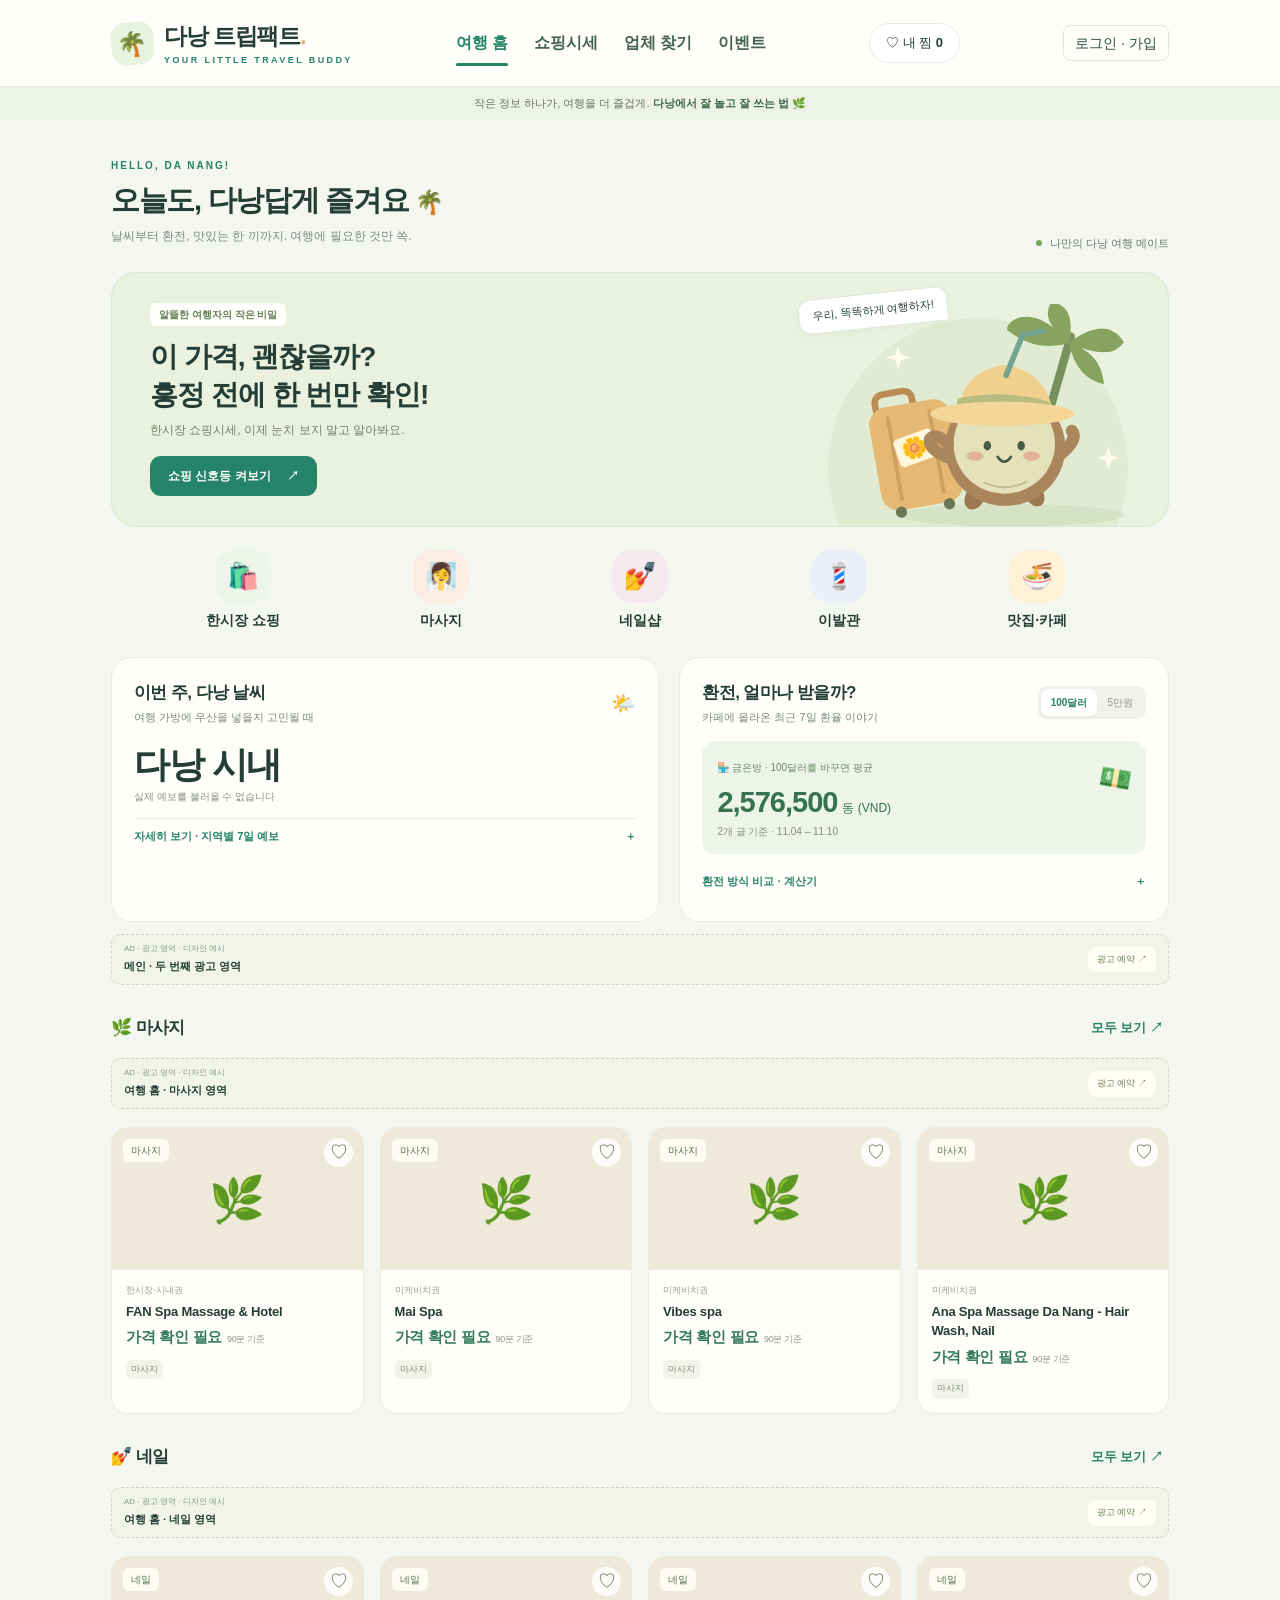
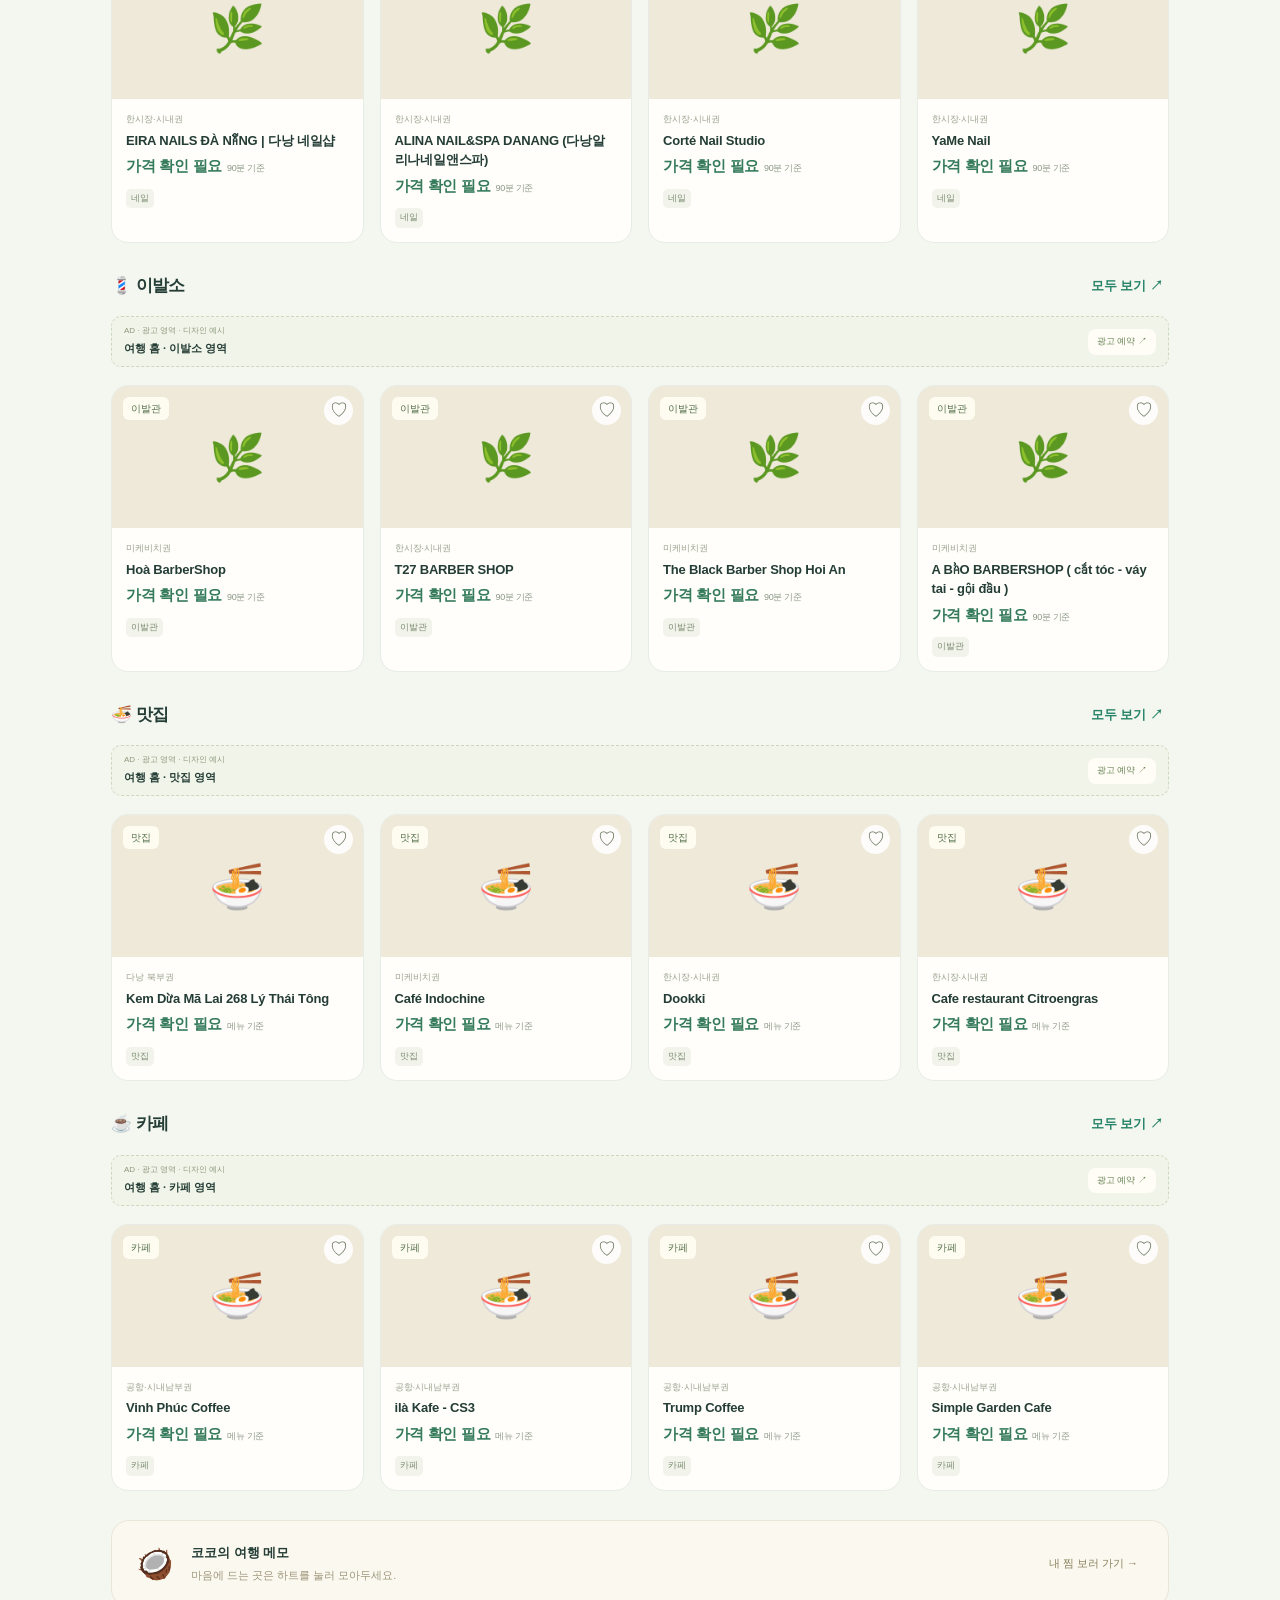
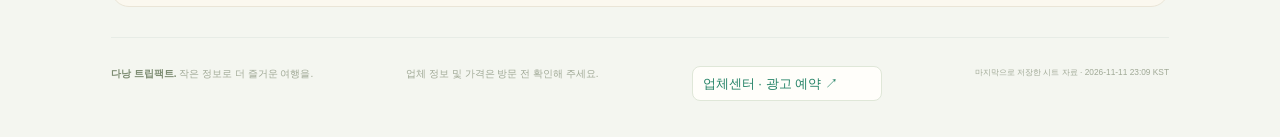
==== commit 3c6fe7c2: "Update index.html" ====
--- a/index.html
+++ b/index.html
@@ -29,6 +29,47 @@
 /* Favorites are compact full-width rows, never a card grid or carousel. */
 .favorite-track{display:flex;flex-direction:column;gap:0;overflow:visible;padding:0;scroll-snap-type:none}.favorite-track>.place{flex:none;width:100%;border:0;border-bottom:1px solid var(--line);border-radius:0;background:transparent;box-shadow:none}.favorite-track .place-open{display:flex;align-items:center;gap:10px;min-height:68px;padding:7px 32px 7px 0}.favorite-track .photo{flex:0 0 58px;width:58px;height:54px;border-radius:9px}.favorite-track .rank{display:none}.favorite-track .place-body{padding:0;min-width:0;flex:1}.favorite-track .place-loc{font-size:9px}.favorite-track .place h3{font-size:12px;margin:1px 0;line-height:1.4}.favorite-track .price{font-size:12px;margin:0}.favorite-track .price small{display:inline;font-size:8px;margin-left:5px}.favorite-track .pills{display:none}.favorite-track .heart{top:22px;right:1px;width:27px;height:27px;background:none;font-size:21px}.favorite-track .place:hover{transform:none;box-shadow:none;background:#f0f5e9}.favorite-heading{margin-bottom:5px}#listCards.favorite-groups{gap:15px}.favorite-section{overflow:visible}.shopping-wishlist{padding:0;background:transparent}.shopping-wishlist .shopping-save-row{padding:8px 0}.shopping-wishlist .shopping-save-row b{font-size:12px}.shopping-wishlist .shopping-save-row small{font-size:10px}
 </style><style>.shop-heading{margin:5px 0 16px}.shop-heading h1{font-size:26px;margin:4px 0}.shop-heading p{font-size:12px;color:#8d9b7f;margin:5px 0}.shop-search{display:flex;gap:10px;align-items:center;border:2px solid #c8dbc0;border-radius:14px;background:#fffefa;padding:0 15px}.shop-search>span{font-size:30px;color:#6f9464}.shop-search input{border:0;background:none;padding:14px 0;min-width:0;font-size:14px}.shop-categories{display:grid;grid-template-columns:repeat(4,minmax(0,1fr));gap:8px;margin:15px 0}.shop-categories button{padding:12px 5px;border-radius:12px;background:#f0f4e7;border:1px solid transparent;font-size:12px;font-weight:650}.shop-categories button>span{display:block;font-size:25px;margin-bottom:5px}.shop-categories button.active{border-color:#78a66a;background:#e0edd8;color:#31734c}.shop-start{text-align:center;padding:36px 15px;background:#fffdf6;border:1px dashed #d8e2ca;border-radius:17px}.shop-start>span{font-size:42px}.shop-start h2{font-size:17px;margin:10px 0 6px}.shop-start p{font-size:12px;color:#829374}.shop-start small{font-size:10px;color:#9ca58c}.shop-results-head{display:flex;justify-content:space-between;align-items:center;margin:16px 0 7px;font-size:13px}.shop-results-head span{font-size:10px;color:#8d9a7e;font-weight:400}.shop-results-head button{font-size:10px;color:#879b77}.shop-product-row{display:flex;align-items:center;border-bottom:1px solid var(--line);background:#fffefa}.shop-product-open{display:flex;align-items:center;gap:11px;flex:1;text-align:left;min-width:0;padding:11px 0}.shop-product-icon{font-size:22px;width:40px;text-align:center}.shop-product-open b{font-size:13px;display:block}.shop-product-open small{font-size:9px;color:#91a083}.shop-chevron{font-size:10px;color:#82a070;margin-left:auto;white-space:nowrap}.shop-more{width:100%;padding:12px;border:1px solid var(--line);border-radius:10px;margin:12px 0;font-size:12px;color:var(--green)}.shop-back{font-size:12px;color:#7d936b;padding:9px 0}.shop-price-card{background:#fffefa;border:1px solid var(--line);border-radius:20px;padding:22px}.shop-detail-top{display:flex;justify-content:space-between;align-items:center}.shop-price-card h2{font-size:24px;margin:5px 0}.shop-unit{font-size:11px;color:#8b987c;margin:4px 0 18px}.shop-range{padding:20px 17px;background:#e9f2de;border-radius:15px}.shop-range small{font-size:11px;color:#799567}.shop-range strong{display:block;font-size:35px;color:#37774e;letter-spacing:-1px;margin:8px 0}.shop-range p{font-size:10px;color:#869977;margin:0;line-height:1.7}.shop-single-reference{margin-top:12px;padding:12px;background:#f5f1e4;border-radius:10px;font-size:11px;color:#938364}.shop-single-reference b{margin-left:7px}.shop-single-reference small{font-size:9px}.shop-range-demo{margin:11px 0}.shop-range-demo strong{font-size:27px;color:#387851;letter-spacing:-.7px;display:block}.shop-range-demo strong span{font-size:15px}.shop-range-demo p{font-size:10px;color:#aa916b}.shop-data-meta{display:flex;justify-content:space-between;gap:10px;font-size:10px;color:#8e9b81;border-top:1px solid var(--line);border-bottom:1px solid var(--line);padding:10px 0}.shop-data-meta b{margin-left:8px;font-weight:500}.shop-save-button{width:100%;margin-top:10px}@media(max-width:760px){.shop-heading h1{font-size:23px}.shop-categories{gap:6px;margin:12px 0}.shop-categories button{font-size:10px;padding:10px 2px}.shop-categories button>span{font-size:22px}.shop-search input{font-size:12px;padding:12px 0}.shop-price-card{padding:17px}.shop-range strong{font-size:30px}.shop-product-open{padding:8px 0}.shop-product-open b{font-size:12px}.shop-range-demo strong{font-size:25px}}
+</style><style>.rate-tools{display:flex;gap:8px;flex-wrap:wrap;align-items:end;margin:12px 0}
+.rate-tools label{font-size:12px}.rate-tools input[type=number]{display:block;width:115px;margin-top:3px;padding:7px}
+.rate-tools button{min-height:35px}.rate-tools button:disabled,.rate-edit button:disabled{opacity:.55}
+.rate-pages{display:flex;flex-wrap:wrap;gap:6px;margin:12px 0}
+.rate-pages button[aria-pressed=true]{background:#255746;color:#fff;border-color:#255746}
+#adminAdRates,#adminMembers{max-width:680px}
+.rate-workspace{display:grid;grid-template-columns:minmax(0,1fr) 155px;gap:12px;align-items:start}
+.rate-edit{display:grid;grid-template-columns:auto minmax(0,1fr) 88px auto;align-items:center;gap:8px;padding:9px 0;border-bottom:1px solid var(--line)}
+.rate-edit input[type=checkbox]{width:auto}.rate-edit input[type=number]{padding:6px 7px}.rate-edit-name{font-size:12px;text-align:left;padding:0}
+.rate-edit-name[aria-current=true]{color:#17614a;font-weight:750;text-decoration:underline;text-underline-offset:3px}
+.rate-edit .primary{padding:6px 8px;white-space:nowrap}.rate-preview{margin:0;padding:10px;background:#f1f5ed;border:1px solid #dce7d6;border-radius:13px}
+.rate-preview figcaption{font-size:11px;margin-top:8px;line-height:1.5}.rate-mock{background:#fffefa;border:1px solid #dbe6d5;border-radius:10px;overflow:hidden}
+.rate-mock b{display:block;background:#e6eee0;padding:7px 8px;font-size:10px}.rate-mock div{padding:6px 8px;font-size:10px;color:#53665a;border-top:1px solid #edf0ea}
+.rate-mock .rate-placement{background:#fff2d4;color:#694817;border:1px dashed #d59c38;margin:3px 5px;border-radius:4px;font-weight:700}
+@media(max-width:600px){.rate-workspace{grid-template-columns:1fr}.rate-preview{grid-row:1}.rate-edit{grid-template-columns:auto minmax(0,1fr) 73px auto;gap:5px}}
+
+.desktop-nav{gap:clamp(12px,2vw,26px)}
+.desktop-nav button{font-size:16px;color:#456254;white-space:nowrap}
+.quick button,.shop-categories button,.directory-cats button{font-size:14px}
+.section-head .more,.footer-vendor{font-size:13px}
+.header .saved-top{font-size:13px;white-space:nowrap}
+.header .member-entry{display:flex;flex-direction:column;align-items:flex-end;gap:1px;min-width:0;max-width:200px;
+  font-size:14px;line-height:1.3;padding:8px 11px;color:#264d40;background:#fffefa}
+.member-entry .member-identity{display:block;width:100%;overflow:hidden;text-overflow:ellipsis;white-space:nowrap;text-align:right}
+.member-entry .member-points{font-size:12px;font-weight:750;color:#247154;white-space:nowrap}
+.header .brand{flex-shrink:0}
+@media(max-width:760px){
+  .mobile-nav button{font-size:13px;min-width:0;flex:1;padding-inline:2px;color:#506b5a}
+  .mobile-nav span{font-size:19px;margin-bottom:2px}
+  .quick button,.shop-categories button,.directory-cats button{font-size:12px}
+  .quick button{word-break:keep-all;min-width:0;padding-inline:0}
+  .header .saved-top{font-size:11px;padding:6px}
+  .header .member-entry{font-size:12px;max-width:40vw;padding:5px 7px}
+  .member-entry .member-points{font-size:11px}
+}
+@media(max-width:350px){
+  .header .brand strong{font-size:15px}
+  .header .brand small{letter-spacing:1px}
+  .header .member-entry{max-width:36vw}
+  .mobile-nav button{font-size:12px}
+}
 </style></head>
 <body>
 <div class="top"><header class="wrap header"><a class="brand" href="#home" aria-label="트립팩트 홈"><span class="brand-icon">🌴</span><div><strong>다낭 트립팩트<span style="color:#e6a56b">.</span></strong><small>YOUR LITTLE TRAVEL BUDDY</small></div></a><nav class="desktop-nav" aria-label="주 메뉴"><button data-tab="home" class="active">여행 홈</button><button data-tab="market">쇼핑시세</button><button data-tab="spa">케어 & 뷰티</button><button data-tab="dining">맛집 & 카페</button></nav><button class="saved-top" data-tab="favs">♡ 내 찜 <b id="savedCount">0</b></button></header></div>
@@ -56,7 +97,7 @@
 <div class="modal hidden" id="modal"><section class="dialog" role="dialog" aria-modal="true" aria-labelledby="dialogTitle" tabindex="-1"><button class="close" aria-label="닫기" onclick="closeModal()">×</button><div id="modalContent"></div></section></div><div class="toast hidden" id="toast" role="status"></div>
 <script>
 /* All reference data is embedded so this preview also works as a local HTML file. */
-const danangSheet = /* SHEET_DATA_START */{"city": "danang", "imported_at": "2026-11-11T21:21:15+09:00", "rates": [{"category": "금은방", "currency": "KRW", "nominal": 50000, "posts": 4, "mean_vnd": 944500.0, "from": "2026-11-04", "to": "2026-11-10"}, {"category": "공항", "currency": "KRW", "nominal": 50000, "posts": 0, "mean_vnd": null, "from": "2026-11-04", "to": "2026-11-10"}, {"category": "트래블카드", "currency": "KRW", "nominal": 50000, "posts": 1, "mean_vnd": 950000.0, "from": "2026-11-04", "to": "2026-11-10"}, {"category": "계좌이체환전", "currency": "KRW", "nominal": 50000, "posts": 2, "mean_vnd": 905000.0, "from": "2026-11-04", "to": "2026-11-10"}, {"category": "미분류", "currency": "KRW", "nominal": 50000, "posts": 9, "mean_vnd": 929647.11, "from": "2026-11-04", "to": "2026-11-10"}, {"category": "금은방", "currency": "USD", "nominal": 100, "posts": 2, "mean_vnd": 2576500.0, "from": "2026-11-04", "to": "2026-11-10"}, {"category": "공항", "currency": "USD", "nominal": 100, "posts": 0, "mean_vnd": null, "from": "2026-11-04", "to": "2026-11-10"}, {"category": "트래블카드", "currency": "USD", "nominal": 100, "posts": 0, "mean_vnd": null, "from": "2026-11-04", "to": "2026-11-10"}, {"category": "계좌이체환전", "currency": "USD", "nominal": 100, "posts": 0, "mean_vnd": null, "from": "2026-11-04", "to": "2026-11-10"}, {"category": "미분류", "currency": "USD", "nominal": 100, "posts": 13, "mean_vnd": 2566503.85, "from": "2026-11-04", "to": "2026-11-10"}], "rate_status": "partial", "places": [{"id": "sheet-491da05bde0aba07fccf", "name": "Massage Moonlight Đà Nẵng", "short": "Massage Moonlight Đà Nẵng", "category": "마사지", "type": "spa", "loc": "한시장·시내권", "region": "한시장", "address": "Phan Châu Trinh, Phước, Hải Châu, Đà Nẵng 550000, Vietnam", "map": "https://www.google.com/maps/place/Massage+Moonlight+%C4%90%C3%A0+N%E1%BA%B5ng/data=!4m7!3m6!1s0x314219828d691d75:0xa9a9e272721a5f15!8m2!3d16.0639225!4d108.2197256!16s%2Fg%2F11v3_tq7y4!19sChIJdR1pjYIZQjERFV8acnLiqak?authuser=0&hl=en&g_ep=EgoyMDI2MTEwNC4wIJJjKgBIAVAD&rclk=1", "booking": "https://www.pqbooking.com/", "pickup": "픽업 정보 미확인", "price": "가격 확인 필요", "priceValue": null, "menus": [], "image": "", "tags": ["마사지"], "badge": "마사지", "date": "2026-11-10"}, {"id": "sheet-1f839a79a9f438001c69", "name": "Bliss spa in Danang", "short": "Bliss spa in Danang", "category": "마사지", "type": "spa", "loc": "한시장·시내권", "region": "한시장", "address": "122 Yên Bái, Hải Châu, Đà Nẵng 550000, Vietnam", "map": "https://www.google.com/maps/place/Bliss+spa+in+Danang/data=!4m7!3m6!1s0x3142174c1949c013:0xb7dbb6243a312116!8m2!3d16.0652256!4d108.2222918!16s%2Fg%2F11sm_tqhqy!19sChIJE8BJGUwXQjERFiExOiS227c?authuser=0&hl=en&g_ep=EgoyMDI2MTEwNC4wIJJjKgBIAVAD&rclk=1", "booking": "https://qr.kakao.com/talk/C36VbWkFaReFTNAsXMou.XPB3Bw-", "pickup": "픽업 정보 미확인", "price": "가격 확인 필요", "priceValue": null, "menus": [], "image": "", "tags": ["마사지"], "badge": "마사지", "date": "2026-11-10"}, {"id": "sheet-16dd73243db81504f4f9", "name": "Elsa Spa massage Da Nang ( 엘사 스파 )", "short": "Elsa Spa massage Da Nang ( 엘사 스파 )", "category": "마사지", "type": "spa", "loc": "한시장·시내권", "region": "한시장", "address": "52 Nguyễn Thái Học, Hải Châu, Đà Nẵng 550000, Vietnam", "map": "https://www.google.com/maps/place/Elsa+Spa+massage+Da+Nang+%28+%EC%97%98%EC%82%AC+%EC%8A%A4%ED%8C%8C+%29/data=!4m7!3m6!1s0x314219ea9c87eff1:0x12e7fa10e2dfd2d6!8m2!3d16.0682072!4d108.2232724!16s%2Fg%2F11ldx9fm46!19sChIJ8e-HnOoZQjER1tLf4hD65xI?authuser=0&hl=en&g_ep=EgoyMDI2MTEwNC4wIJJjKgBIAVAD&rclk=1", "booking": "", "pickup": "픽업 정보 미확인", "price": "가격 확인 필요", "priceValue": null, "menus": [], "image": "", "tags": ["마사지"], "badge": "마사지", "date": "2026-11-10"}, {"id": "sheet-eb6d47027e6d76c17cbd", "name": "Da Nang Foot & Body Massage Spa", "short": "Da Nang Foot & Body Massage Spa", "category": "마사지", "type": "spa", "loc": "한시장·시내권", "region": "한시장", "address": "140 Lê Lợi, Hải Châu, Đà Nẵng 550000, Vietnam", "map": "https://www.google.com/maps/place/Da+Nang+Foot+%26+Body+Massage+Spa/data=!4m7!3m6!1s0x3142193bafdeaf5b:0x6a8c03a63cd9a499!8m2!3d16.073247!4d108.2197415!16s%2Fg%2F11njknxp42!19sChIJW6_erzsZQjERmaTZPKYDjGo?authuser=0&hl=en&g_ep=EgoyMDI2MTEwNC4wIJJjKgBIAVAD&rclk=1", "booking": "https://tisoda.com/place/1298-da-nang-foot-body-massage-?rwg_token=ALcMQYZGbqYc0M9IHU7M5WxeZ2ZBV1Q4bkm-vTcvvlxi1Cmi5BB80HPZVT0YJuM0DaUAQpjdxiXFvce5fqhCtEqb3RBJQzqNyQ%3D%3D", "pickup": "픽업 정보 미확인", "price": "가격 확인 필요", "priceValue": null, "menus": [], "image": "", "tags": ["마사지"], "badge": "마사지", "date": "2026-11-10"}, {"id": "sheet-5f08f858f9af31cee4ac", "name": "DaMai Thai Massage Spa", "short": "DaMai Thai Massage Spa", "category": "마사지", "type": "spa", "loc": "한시장·시내권", "region": "한시장", "address": "56 Thái Phiên, Hải Châu, Đà Nẵng 550000, Vietnam", "map": "https://www.google.com/maps/place/DaMai+Thai+Massage+Spa/data=!4m7!3m6!1s0x314219001b6c9e03:0x2094095e9ac9a0c9!8m2!3d16.0651582!4d108.2219335!16s%2Fg%2F11vjwb_vmz!19sChIJA55sGwAZQjERyaDJml4JlCA?authuser=0&hl=en&g_ep=EgoyMDI2MTEwNC4wIJJjKgBIAVAD&rclk=1", "booking": "", "pickup": "픽업 정보 미확인", "price": "가격 확인 필요", "priceValue": null, "menus": [], "image": "", "tags": ["마사지"], "badge": "마사지", "date": "2026-11-10"}, {"id": "sheet-46fee2945b1124127f15", "name": "Clover Spa - Best Spa Massage Da Nang 다낭 마사지", "short": "Clover Spa - Best Spa Massage Da Nang 다낭 마사지", "category": "마사지", "type": "spa", "loc": "한시장·시내권", "region": "한시장", "address": "266 Trần Phú, Hải Châu, Đà Nẵng 550000, Vietnam", "map": "https://www.google.com/maps/place/Clover+Spa+-+Best+Spa+Massage+Da+Nang+%EB%8B%A4%EB%82%AD+%EB%A7%88%EC%82%AC%EC%A7%80/data=!4m7!3m6!1s0x314219e4e36d74b3:0xad00976eec99343d!8m2!3d16.0622143!4d108.2231878!16s%2Fg%2F11l72q6sn0!19sChIJs3Rt4-QZQjERPTSZ7G6XAK0?authuser=0&hl=en&g_ep=EgoyMDI2MTEwNC4wIJJjKgBIAVAD&rclk=1", "booking": "https://qr.kakao.com/talk/yvgN7MDPFwBNz2XQxgGdSjrCqrY-", "pickup": "픽업 정보 미확인", "price": "720,000동부터", "priceValue": 720000, "menus": [{"name": "아로마 오일 마사지", "minutes": 60, "low": 500000, "high": 500000, "conditions": "", "date": "2026-11-11", "source": "https://vioapp.vn/vi-vn/shop/clover-spa-da-nang-p1kPZ2gQ/services"}, {"name": "아로마 오일 마사지", "minutes": 90, "low": 720000, "high": 720000, "conditions": "", "date": "2026-11-11", "source": "https://vioapp.vn/vi-vn/shop/clover-spa-da-nang-p1kPZ2gQ/services"}, {"name": "타이 마사지", "minutes": 60, "low": 570000, "high": 570000, "conditions": "", "date": "2026-11-11", "source": "https://vioapp.vn/vi-vn/shop/clover-spa-da-nang-p1kPZ2gQ/services"}, {"name": "타이 마사지", "minutes": 90, "low": 800000, "high": 800000, "conditions": "", "date": "2026-11-11", "source": "https://vioapp.vn/vi-vn/shop/clover-spa-da-nang-p1kPZ2gQ/services"}], "image": "", "tags": ["마사지"], "badge": "마사지", "date": "2026-11-10"}, {"id": "sheet-3446dc26dc8d811c67bc", "name": "Han River Spa (Song Han Spa) 송한스파 | ハンリバースパ | 韩江水疗中心 | منتجع صحي", "short": "Han River Spa (Song Han Spa) 송한스파 | ハンリバースパ | 韩江水疗中心 | منتجع صحي", "category": "마사지", "type": "spa", "loc": "한시장·시내권", "region": "한시장", "address": "Khách sạn Sông Hàn, 14 Lý Tự Trọng, Hải Châu, Đà Nẵng 550000, Vietnam", "map": "https://www.google.com/maps/place/Han+River+Spa+%28Song+Han+Spa%29+%EC%86%A1%ED%95%9C%EC%8A%A4%ED%8C%8C+%7C+%E3%83%8F%E3%83%B3%E3%83%AA%E3%83%90%E3%83%BC%E3%82%B9%E3%83%91+%7C+%E9%9F%A9%E6%B1%9F%E6%B0%B4%E7%96%97%E4%B8%AD%E5%BF%83+%7C+%D9%85%D9%86%D8%AA%D8%AC%D8%B9+%D8%B5%D8%AD%D9%8A%E2%80%AD/data=!4m7!3m6!1s0x3142183a273d26b3:0x42264a5fc257a3bd!8m2!3d16.0779858!4d108.2207504!16s%2Fg%2F11clt8gv5d!19sChIJsyY9JzoYQjERvaNXwl9KJkI?authuser=0&hl=en&g_ep=EgoyMDI2MTEwNC4wIJJjKgBIAVAD&rclk=1", "booking": "https://hanriverspa.com/dat-lich-hen/#main", "pickup": "픽업 정보 미확인", "price": "가격 확인 필요", "priceValue": null, "menus": [], "image": "", "tags": ["마사지"], "badge": "마사지", "date": "2026-11-10"}, {"id": "sheet-604925c9331f26ba1eb7", "name": "Destiny spa & massage 다낭 마사지 뎃디니 스파", "short": "Destiny spa & massage 다낭 마사지 뎃디니 스파", "category": "마사지", "type": "spa", "loc": "한시장·시내권", "region": "한시장", "address": "195 Trần Phú, Hải Châu, Đà Nẵng 550000, Vietnam", "map": "https://www.google.com/maps/place/Destiny+spa+%26+massage+%EB%8B%A4%EB%82%AD+%EB%A7%88%EC%82%AC%EC%A7%80+%EB%8E%83%EB%94%94%EB%8B%88+%EC%8A%A4%ED%8C%8C/data=!4m7!3m6!1s0x314219bb83c317c3:0xcd9c47df4f8ba76e!8m2!3d16.0657111!4d108.2237086!16s%2Fg%2F11y1wl4gw1!19sChIJwxfDg7sZQjERbqeLT99HnM0?authuser=0&hl=en&g_ep=EgoyMDI2MTEwNC4wIJJjKgBIAVAD&rclk=1", "booking": "", "pickup": "픽업 정보 미확인", "price": "가격 확인 필요", "priceValue": null, "menus": [], "image": "", "tags": ["마사지"], "badge": "마사지", "date": "2026-11-10"}, {"id": "sheet-0817e55b5182cf697d50", "name": "Tigon massa - Spa & Massage Đà Nẵng", "short": "Tigon massa - Spa & Massage Đà Nẵng", "category": "마사지", "type": "spa", "loc": "공항·시내남부권", "region": "", "address": "528 2/9, Str, Hòa Cường, Đà Nẵng 550000, Vietnam", "map": "https://www.google.com/maps/place/Tigon+massa+-+Spa+%26+Massage+%C4%90%C3%A0+N%E1%BA%B5ng/data=!4m7!3m6!1s0x314219c288c00045:0xe93b6644f85db082!8m2!3d16.0338615!4d108.2239309!16s%2Fg%2F11cm3w09yb!19sChIJRQDAiMIZQjERgrBd-ERmO-k?authuser=0&hl=en&g_ep=EgoyMDI2MTEwNC4wIJJjKgBIAVAD&rclk=1", "booking": "https://tigonmassa.com/", "pickup": "픽업 정보 미확인", "price": "가격 확인 필요", "priceValue": null, "menus": [], "image": "", "tags": ["마사지"], "badge": "마사지", "date": "2026-11-10"}, {"id": "sheet-67a926bebba2508b3b7f", "name": "Gội Đầu Dưỡng Sinh 52Hz - HEALING & RELAX", "short": "Gội Đầu Dưỡng Sinh 52Hz - HEALING & RELAX", "category": "마사지", "type": "spa", "loc": "한시장·시내권", "region": "한시장", "address": "78 Lý Tự Trọng, Hải Châu, Đà Nẵng 550000, Vietnam", "map": "https://www.google.com/maps/place/G%E1%BB%99i+%C4%90%E1%BA%A7u+D%C6%B0%E1%BB%A1ng+Sinh+52Hz+-+HEALING+%26+RELAX/data=!4m7!3m6!1s0x3142194f9faa9205:0xb562cbcf15d27fd4!8m2!3d16.07706!4d108.2172509!16s%2Fg%2F11z74wwf4q!19sChIJBZKqn08ZQjER1H_SFc_LYrU?authuser=0&hl=en&g_ep=EgoyMDI2MTEwNC4wIJJjKgBIAVAD&rclk=1", "booking": "", "pickup": "픽업 정보 미확인", "price": "가격 확인 필요", "priceValue": null, "menus": [], "image": "", "tags": ["마사지"], "badge": "마사지", "date": "2026-11-10"}, {"id": "sheet-34cca01dfa1ef8afbb92", "name": "Charm Spa", "short": "Charm Spa", "category": "마사지", "type": "spa", "loc": "한시장·시내권", "region": "한시장", "address": "283 Nguyễn Chí Thanh, Hải Châu, Đà Nẵng 550000, Vietnam", "map": "https://www.google.com/maps/place/Charm+Spa/data=!4m7!3m6!1s0x31421997d936c75d:0x77d72573a8d98e4f!8m2!3d16.0648698!4d108.2207751!16s%2Fg%2F11h5n5nmb2!19sChIJXcc22ZcZQjERT47ZqHMl13c?authuser=0&hl=en&g_ep=EgoyMDI2MTEwNC4wIJJjKgBIAVAD&rclk=1", "booking": "https://www.klook.com/en-US/activity/155424-charm-spa-massage-nguyen-chi-thanh-street-in-da-nang/?source_channel=googlettd&aid=84101&package_id=1&rwg_token=ALcMQYbHg0BnLNXPEjJbZNJP79GT0B1xgzzcozynOvnzXMtS_T7siQqi57NOx2IRl_HLewn-SJaXTJ3Vd6duBZ5WDE12hQKSWQ%3D%3D", "pickup": "픽업 정보 미확인", "price": "가격 확인 필요", "priceValue": null, "menus": [], "image": "", "tags": ["마사지"], "badge": "마사지", "date": "2026-11-10"}, {"id": "sheet-16e0195411dede7d797a", "name": "Cộng Spa Đà Nẵng", "short": "Cộng Spa Đà Nẵng", "category": "마사지", "type": "spa", "loc": "한시장·시내권", "region": "한시장", "address": "80 Trần Phú, Hải Châu, Đà Nẵng 550000, Vietnam", "map": "https://www.google.com/maps/place/C%E1%BB%99ng+Spa+%C4%90%C3%A0+N%E1%BA%B5ng/data=!4m7!3m6!1s0x3142196742912219:0x9a41cb344768c141!8m2!3d16.0697633!4d108.2238916!16s%2Fg%2F11gjgyw7jv!19sChIJGSKRQmcZQjERQcFoRzTLQZo?authuser=0&hl=en&g_ep=EgoyMDI2MTEwNC4wIJJjKgBIAVAD&rclk=1", "booking": "https://m.me/1990770940973944", "pickup": "픽업 정보 미확인", "price": "가격 확인 필요", "priceValue": null, "menus": [], "image": "", "tags": ["마사지"], "badge": "마사지", "date": "2026-11-10"}, {"id": "sheet-c72a482ac5a8e2b90ce7", "name": "Chua Spa", "short": "Chua Spa", "category": "마사지", "type": "spa", "loc": "공항·시내남부권", "region": "", "address": "269 Núi Thành, Hòa Cường, Đà Nẵng 50000, Vietnam", "map": "https://www.google.com/maps/place/Chua+Spa/data=!4m7!3m6!1s0x314219a0240ae45f:0x3303762b5b139138!8m2!3d16.043419!4d108.2216486!16s%2Fg%2F11vwz9jxvx!19sChIJX-QKJKAZQjEROJETWyt2AzM?authuser=0&hl=en&g_ep=EgoyMDI2MTEwNC4wIJJjKgBIAVAD&rclk=1", "booking": "", "pickup": "픽업 정보 미확인", "price": "가격 확인 필요", "priceValue": null, "menus": [], "image": "", "tags": ["마사지"], "badge": "마사지", "date": "2026-11-10"}, {"id": "sheet-ca15302641b91f2f3907", "name": "Linda spa Gội đầu dưỡng sinh- Massage body", "short": "Linda spa Gội đầu dưỡng sinh- Massage body", "category": "마사지", "type": "spa", "loc": "한시장·시내권", "region": "한시장", "address": "28B Đống Đa, Hải Châu, Đà Nẵng 550000, Vietnam", "map": "https://www.google.com/maps/place/Linda+spa+G%E1%BB%99i+%C4%91%E1%BA%A7u+d%C6%B0%E1%BB%A1ng+sinh-+Massage+body/data=!4m7!3m6!1s0x3142190079b926a5:0x8b13742d1dac5192!8m2!3d16.0824715!4d108.2204106!16s%2Fg%2F11y3nqcz41!19sChIJpSa5eQAZQjERklGsHS10E4s?authuser=0&hl=en&g_ep=EgoyMDI2MTEwNC4wIJJjKgBIAVAD&rclk=1", "booking": "https://jp.gurutto-vietnam.com/detail/6773/reserve.html", "pickup": "픽업 정보 미확인", "price": "가격 확인 필요", "priceValue": null, "menus": [], "image": "", "tags": ["마사지"], "badge": "마사지", "date": "2026-11-10"}, {"id": "sheet-f479c3a678a9d4ac076f", "name": "Lá Spa - Massage Đà Nẵng", "short": "Lá Spa - Massage Đà Nẵng", "category": "마사지", "type": "spa", "loc": "한시장·시내권", "region": "한시장", "address": "03 Hoàng Văn Thụ, Hải Châu, Đà Nẵng 50211, Vietnam", "map": "https://www.google.com/maps/place/L%C3%A1+Spa+-+Massage+%C4%90%C3%A0+N%E1%BA%B5ng/data=!4m7!3m6!1s0x314219b3be36c739:0xe3f361f9cd1ed954!8m2!3d16.0625348!4d108.2228973!16s%2Fg%2F11ryn6p8jx!19sChIJOcc2vrMZQjERVNkezflh8-M?authuser=0&hl=en&g_ep=EgoyMDI2MTEwNC4wIJJjKgBIAVAD&rclk=1", "booking": "https://www.facebook.com/LaSpa.DnG", "pickup": "픽업 정보 미확인", "price": "가격 확인 필요", "priceValue": null, "menus": [], "image": "", "tags": ["마사지"], "badge": "마사지", "date": "2026-11-10"}, {"id": "sheet-d14ddf6560d68738fb29", "name": "Jang Mi Spa & Massage", "short": "Jang Mi Spa & Massage", "category": "마사지", "type": "spa", "loc": "미케비치권", "region": "미케비치", "address": "77 D. Đình Nghệ, An Hải, Đà Nẵng 550000, Vietnam", "map": "https://www.google.com/maps/place/Jang+Mi+Spa+%26+Massage/data=!4m7!3m6!1s0x314219b000000013:0x54b781e4e58d70c9!8m2!3d16.0686421!4d108.241679!16s%2Fg%2F11f5tbhb74!19sChIJEwAAALAZQjERyXCN5eSBt1Q?authuser=0&hl=en&g_ep=EgoyMDI2MTEwNC4wIJJjKgBIAVAD&rclk=1", "booking": "https://open.kakao.com/o/sLJ6nQkh", "pickup": "픽업 정보 미확인", "price": "가격 확인 필요", "priceValue": null, "menus": [], "image": "", "tags": ["마사지"], "badge": "마사지", "date": "2026-11-10"}, {"id": "sheet-468323dd0a1024e55526", "name": "Thu Nguyên Spa & Massage Đà Nẵng", "short": "Thu Nguyên Spa & Massage Đà Nẵng", "category": "마사지", "type": "spa", "loc": "미케비치권", "region": "미케비치", "address": "03 Trương Quyền, Sơn Trà, Đà Nẵng, Vietnam", "map": "https://www.google.com/maps/place/Thu+Nguy%C3%AAn+Spa+%26+Massage+%C4%90%C3%A0+N%E1%BA%B5ng/data=!4m7!3m6!1s0x314217006fb4b1dd:0x45dc3efa6de66966!8m2!3d16.0867084!4d108.2468869!16s%2Fg%2F11yrx1sjhc!19sChIJ3bG0bwAXQjERZmnmbfo-3EU?authuser=0&hl=en&g_ep=EgoyMDI2MTEwNC4wIJJjKgBIAVAD&rclk=1", "booking": "", "pickup": "픽업 정보 미확인", "price": "가격 확인 필요", "priceValue": null, "menus": [], "image": "", "tags": ["마사지"], "badge": "마사지", "date": "2026-11-10"}, {"id": "sheet-61dce09f971a33966286", "name": "Ara Spa & Massage Da Nang", "short": "Ara Spa & Massage Da Nang", "category": "마사지", "type": "spa", "loc": "미케비치권", "region": "미케비치", "address": "02 Hoàng Sa, Sơn Trà, Đà Nẵng 550000, Vietnam", "map": "https://www.google.com/maps/place/Ara+Spa+%26+Massage+Da+Nang/data=!4m7!3m6!1s0x314217479397cd41:0xb3d4ca9c4bc2e49c!8m2!3d16.0879927!4d108.2487621!16s%2Fg%2F11zg1x9d0n!19sChIJQc2Xk0cXQjERnOTCS5zK1LM?authuser=0&hl=en&g_ep=EgoyMDI2MTEwNC4wIJJjKgBIAVAD&rclk=1", "booking": "https://araspa.vn/booking/", "pickup": "픽업 정보 미확인", "price": "가격 확인 필요", "priceValue": null, "menus": [], "image": "", "tags": ["마사지"], "badge": "마사지", "date": "2026-11-10"}, {"id": "sheet-c84bd90a7e0376a0d75b", "name": "Ánh Spa & Massage Đà Nẵng", "short": "Ánh Spa & Massage Đà Nẵng", "category": "마사지", "type": "spa", "loc": "미케비치권", "region": "미케비치", "address": "08 Trương Quyền, Sơn Trà, Đà Nẵng 550000, Vietnam", "map": "https://www.google.com/maps/place/%C3%81nh+Spa+%26+Massage+%C4%90%C3%A0+N%E1%BA%B5ng/data=!4m7!3m6!1s0xc253be4e15ad6c1:0x6e13191d0551c461!8m2!3d16.0869633!4d108.2468098!16s%2Fg%2F11nhkl6sty!19sChIJwdZa4eQ7JQwRYcRRBR0ZE24?authuser=0&hl=en&g_ep=EgoyMDI2MTEwNC4wIJJjKgBIAVAD&rclk=1", "booking": "https://open.kakao.com/o/sXcycVGi", "pickup": "픽업 정보 미확인", "price": "가격 확인 필요", "priceValue": null, "menus": [], "image": "", "tags": ["마사지"], "badge": "마사지", "date": "2026-11-10"}, {"id": "sheet-248880df579dd8a1020d", "name": "Sơn Trà Spa Massage Trị Liệu Đà Nẵng", "short": "Sơn Trà Spa Massage Trị Liệu Đà Nẵng", "category": "마사지", "type": "spa", "loc": "기타 다낭권", "region": "", "address": "31 Cao Sơn Pháo, An Khê, Đà Nẵng 550000, Vietnam", "map": "https://www.google.com/maps/place/S%C6%A1n+Tr%C3%A0+Spa+Massage+Tr%E1%BB%8B+Li%E1%BB%87u+%C4%90%C3%A0+N%E1%BA%B5ng/data=!4m7!3m6!1s0x314219ca15b69229:0xf83235df7e94fef1!8m2!3d16.0580439!4d108.1766125!16s%2Fg%2F11wv6cs81m!19sChIJKZK2FcoZQjER8f6Uft81Mvg?authuser=0&hl=en&g_ep=EgoyMDI2MTEwNC4wIJJjKgBIAVAD&rclk=1", "booking": "", "pickup": "픽업 정보 미확인", "price": "가격 확인 필요", "priceValue": null, "menus": [], "image": "", "tags": ["마사지"], "badge": "마사지", "date": "2026-11-10"}, {"id": "sheet-5ee869283c6533ee2cc1", "name": "Panda Spa Body & Foot Massage Danang", "short": "Panda Spa Body & Foot Massage Danang", "category": "마사지", "type": "spa", "loc": "미케비치권", "region": "미케비치", "address": "229 Nguyễn Văn Thoại, An Hải, Đà Nẵng 550000, Vietnam", "map": "https://www.google.com/maps/place/Panda+Spa+Body+%26+Foot+Massage+Danang/data=!4m7!3m6!1s0x314219eb4436f0ed:0x38bc975f95b205b9!8m2!3d16.0561522!4d108.2453775!16s%2Fg%2F11fl981tqc!19sChIJ7fA2ROsZQjERuQWylV-XvDg?authuser=0&hl=en&g_ep=EgoyMDI2MTEwNC4wIJJjKgBIAVAD&rclk=1", "booking": "https://pf.kakao.com/_sUxhMxj", "pickup": "90분 이상 무료 픽업 안내. 인원·지역 조건 확인", "price": "가격 확인 필요", "priceValue": null, "menus": [{"name": "Aroma Body Therapy", "minutes": 60, "low": 550000, "high": 550000, "conditions": "두 지점 공통. 팁 포함", "date": "2026-11-11", "source": "https://pandaspa.vn/price-list"}, {"name": "Aroma Body Therapy", "minutes": 90, "low": 700000, "high": 700000, "conditions": "두 지점 공통. 팁 포함", "date": "2026-11-11", "source": "https://pandaspa.vn/price-list"}, {"name": "Aroma Body Therapy", "minutes": 120, "low": 850000, "high": 850000, "conditions": "두 지점 공통. 팁 포함", "date": "2026-11-11", "source": "https://pandaspa.vn/price-list"}, {"name": "Traditional Thai Therapy", "minutes": 60, "low": 600000, "high": 600000, "conditions": "두 지점 공통. 팁 포함", "date": "2026-11-11", "source": "https://pandaspa.vn/price-list"}, {"name": "Traditional Thai Therapy", "minutes": 90, "low": 800000, "high": 800000, "conditions": "두 지점 공통. 팁 포함", "date": "2026-11-11", "source": "https://pandaspa.vn/price-list"}, {"name": "Traditional Thai Therapy", "minutes": 120, "low": 1050000, "high": 1050000, "conditions": "두 지점 공통. 팁 포함", "date": "2026-11-11", "source": "https://pandaspa.vn/price-list"}, {"name": "Foot Therapy on the chair", "minutes": 60, "low": 500000, "high": 500000, "conditions": "두 지점 공통. 팁 포함", "date": "2026-11-11", "source": "https://pandaspa.vn/price-list"}, {"name": "Foot Therapy on the chair", "minutes": 90, "low": 650000, "high": 650000, "conditions": "두 지점 공통. 팁 포함", "date": "2026-11-11", "source": "https://pandaspa.vn/price-list"}, {"name": "Foot Therapy with Tiger Balm", "minutes": 60, "low": 600000, "high": 600000, "conditions": "두 지점 공통. 팁 포함", "date": "2026-11-11", "source": "https://pandaspa.vn/price-list"}, {"name": "Foot Therapy with Tiger Balm", "minutes": 90, "low": 750000, "high": 750000, "conditions": "두 지점 공통. 팁 포함", "date": "2026-11-11", "source": "https://pandaspa.vn/price-list"}], "image": "", "tags": ["마사지"], "badge": "마사지", "date": "2026-11-10"}, {"id": "sheet-ea999497de022d51294b", "name": "Hello Spa & Massage", "short": "Hello Spa & Massage", "category": "마사지", "type": "spa", "loc": "미케비치권", "region": "미케비치", "address": "154 Lê Văn Thứ, Sơn Trà, Đà Nẵng, Vietnam", "map": "https://www.google.com/maps/place/Hello+Spa+%26+Massage/data=!4m7!3m6!1s0x31421791df892649:0xe4c77c440555d137!8m2!3d16.085043!4d108.2472598!16s%2Fg%2F11y94j6_sr!19sChIJSSaJ35EXQjERN9FVBUR8x-Q?authuser=0&hl=en&g_ep=EgoyMDI2MTEwNC4wIJJjKgBIAVAD&rclk=1", "booking": "", "pickup": "픽업 정보 미확인", "price": "가격 확인 필요", "priceValue": null, "menus": [], "image": "", "tags": ["마사지"], "badge": "마사지", "date": "2026-11-10"}, {"id": "sheet-1bb17a1acfe228147e08", "name": "Zon Spa", "short": "Zon Spa", "category": "마사지", "type": "spa", "loc": "미케비치권", "region": "미케비치", "address": "14 Đ. Nguyễn Đức An, Sơn Trà, Đà Nẵng 550000, Vietnam", "map": "https://www.google.com/maps/place/Zon+Spa/data=!4m7!3m6!1s0x31421756fb344b71:0x6e97bc70cd41860d!8m2!3d16.0813919!4d108.2461933!16s%2Fg%2F11z1_ty13_!19sChIJcUs0-1YXQjERDYZBzXC8l24?authuser=0&hl=en&g_ep=EgoyMDI2MTEwNC4wIJJjKgBIAVAD&rclk=1", "booking": "", "pickup": "픽업 정보 미확인", "price": "가격 확인 필요", "priceValue": null, "menus": [], "image": "", "tags": ["마사지"], "badge": "마사지", "date": "2026-11-10"}, {"id": "sheet-bfffaf5ea186996d310f", "name": "Heart Spa - Body & Foot Massage ( 温泉 - 온천 - スパ - 身体按摩 - 바디 마사지- ボディマッサージ)", "short": "Heart Spa - Body & Foot Massage ( 温泉 - 온천 - スパ - 身体按摩 - 바디 마사지- ボディマッサージ)", "category": "마사지", "type": "spa", "loc": "미케비치권", "region": "미케비치", "address": "46 Lâm Hoành, Sơn Trà, Đà Nẵng 550000, Vietnam", "map": "https://www.google.com/maps/place/Heart+Spa+-+Body+%26+Foot+Massage+%28+%E6%B8%A9%E6%B3%89+-+%EC%98%A8%EC%B2%9C+-+%E3%82%B9%E3%83%91+-+%E8%BA%AB%E4%BD%93%E6%8C%89%E6%91%A9+-+%EB%B0%94%EB%94%94+%EB%A7%88%EC%82%AC%EC%A7%80-+%E3%83%9C%E3%83%87%E3%82%A3%E3%83%9E%E3%83%83%E3%82%B5%E3%83%BC%E3%82%B8%29/data=!4m7!3m6!1s0x31421730d778c521:0x7070ef9e3f870f94!8m2!3d16.0612265!4d108.2453635!16s%2Fg%2F11t7vbrj8_!19sChIJIcV41zAXQjERlA-HP57vcHA?authuser=0&hl=en&g_ep=EgoyMDI2MTEwNC4wIJJjKgBIAVAD&rclk=1", "booking": "", "pickup": "픽업 정보 미확인", "price": "가격 확인 필요", "priceValue": null, "menus": [], "image": "", "tags": ["마사지"], "badge": "마사지", "date": "2026-11-10"}, {"id": "sheet-254327c77dc55917b2ab", "name": "Hương Tràm Spa", "short": "Hương Tràm Spa", "category": "마사지", "type": "spa", "loc": "미케비치권", "region": "미케비치", "address": "186 Hồ Nghinh, An Hải, Đà Nẵng 550000, Vietnam", "map": "https://www.google.com/maps/place/H%C6%B0%C6%A1ng+Tr%C3%A0m+Spa/data=!4m7!3m6!1s0x31421743dc5806fd:0x3f4d529bd510e8c!8m2!3d16.0679886!4d108.2429711!16s%2Fg%2F11fklnsjf6!19sChIJ_QZY3EMXQjERjA5RvSnV9AM?authuser=0&hl=en&g_ep=EgoyMDI2MTEwNC4wIJJjKgBIAVAD&rclk=1", "booking": "", "pickup": "픽업 정보 미확인", "price": "가격 확인 필요", "priceValue": null, "menus": [], "image": "", "tags": ["마사지"], "badge": "마사지", "date": "2026-11-10"}, {"id": "sheet-bc469ec71690648c607e", "name": "Smile Spa (tên cũ Spa Bà Thông - CN Sơn Trà)", "short": "Smile Spa (tên cũ Spa Bà Thông - CN Sơn Trà)", "category": "마사지", "type": "spa", "loc": "미케비치권", "region": "미케비치", "address": "39 Trần Đình Đàn, An Hải, Đà Nẵng 50000, Vietnam", "map": "https://www.google.com/maps/place/Smile+Spa+%28t%C3%AAn+c%C5%A9+Spa+B%C3%A0+Th%C3%B4ng+-+CN+S%C6%A1n+Tr%C3%A0%29/data=!4m7!3m6!1s0x314217ddf8c67acf:0x4c756e0a399cd56!8m2!3d16.0787553!4d108.2446038!16s%2Fg%2F11v3h96xty!19sChIJz3rG-N0XQjERVs2Zo-BWxwQ?authuser=0&hl=en&g_ep=EgoyMDI2MTEwNC4wIJJjKgBIAVAD&rclk=1", "booking": "https://tisoda.com/place/1252-smile-spa-da-nang?rwg_token=ALcMQYZ1HRclRSyKRhuAat27STea5Cka2lUCViD-rRoys9-uZPffDVVMPUq1ssMXnvLJFmR2C6Y0Dik1uKz9YdX81wxxVgKvMQ%3D%3D", "pickup": "픽업 정보 미확인", "price": "가격 확인 필요", "priceValue": null, "menus": [], "image": "", "tags": ["마사지"], "badge": "마사지", "date": "2026-11-10"}, {"id": "sheet-056b0bb61bbcc8aceedc", "name": "Luxury Herbal Spa", "short": "Luxury Herbal Spa", "category": "마사지", "type": "spa", "loc": "미케비치권", "region": "미케비치", "address": "201 D. Đình Nghệ, An Hải, Đà Nẵng 550000, Vietnam", "map": "https://www.google.com/maps/place/Luxury+Herbal+Spa/data=!4m7!3m6!1s0x31421829ef98d3e9:0x334f8de33feda3d1!8m2!3d16.069025!4d108.2370264!16s%2Fg%2F11c1qwtxp2!19sChIJ6dOY7ykYQjER0aPtP-ONTzM?authuser=0&hl=en&g_ep=EgoyMDI2MTEwNC4wIJJjKgBIAVAD&rclk=1", "booking": "", "pickup": "픽업 정보 미확인", "price": "가격 확인 필요", "priceValue": null, "menus": [{"name": "Foot Balance", "minutes": 60, "low": 630000, "high": 630000, "conditions": "", "date": "2026-11-11", "source": "https://herbalspa.vn/en/foot-massage.html"}, {"name": "Foot Balance", "minutes": 90, "low": 860000, "high": 860000, "conditions": "", "date": "2026-11-11", "source": "https://herbalspa.vn/en/foot-massage.html"}, {"name": "Herbal Aroma Journey", "minutes": 60, "low": 630000, "high": 630000, "conditions": "", "date": "2026-11-11", "source": "https://herbalspa.vn/en/best-choice-services/danang-herbal-massage-1.html"}, {"name": "Herbal Aroma Journey", "minutes": 90, "low": 860000, "high": 860000, "conditions": "", "date": "2026-11-11", "source": "https://herbalspa.vn/en/best-choice-services/danang-herbal-massage-1.html"}, {"name": "전통 타이 마사지", "minutes": 60, "low": 680000, "high": 680000, "conditions": "", "date": "2026-11-11", "source": "https://herbalspa.vn/en/services/danang-thai-massage-2.html"}], "image": "", "tags": ["마사지"], "badge": "마사지", "date": "2026-11-10"}, {"id": "sheet-52e3d2b14b7b71519eb7", "name": "Levenin Spa & Massage Danang - 다낭 마사지", "short": "Levenin Spa & Massage Danang - 다낭 마사지", "category": "마사지", "type": "spa", "loc": "미케비치권", "region": "미케비치", "address": "231 D. Đình Nghệ, An Hải, Đà Nẵng 50000, Vietnam", "map": "https://www.google.com/maps/place/Levenin+Spa+%26+Massage+Danang+-+%EB%8B%A4%EB%82%AD+%EB%A7%88%EC%82%AC%EC%A7%80/data=!4m7!3m6!1s0x3142199118b7c65f:0x5cb31dd75efea97b!8m2!3d16.0692416!4d108.2363502!16s%2Fg%2F11t79nh58z!19sChIJX8a3GJEZQjERe6n-Xtcds1w?authuser=0&hl=en&g_ep=EgoyMDI2MTEwNC4wIJJjKgBIAVAD&rclk=1", "booking": "https://pf.kakao.com/_XUkqxj", "pickup": "픽업 정보 미확인", "price": "가격 확인 필요", "priceValue": null, "menus": [{"name": "Aromatherapy Massage", "minutes": 60, "low": 400000, "high": 400000, "conditions": "", "date": "2026-11-11", "source": "https://leveninspadanang.com/menu-levenin"}, {"name": "Aromatherapy Massage", "minutes": 90, "low": 540000, "high": 540000, "conditions": "", "date": "2026-11-11", "source": "https://leveninspadanang.com/menu-levenin"}, {"name": "Aromatherapy Massage", "minutes": 120, "low": 700000, "high": 700000, "conditions": "", "date": "2026-11-11", "source": "https://leveninspadanang.com/menu-levenin"}, {"name": "Thai Massage", "minutes": 60, "low": 420000, "high": 420000, "conditions": "", "date": "2026-11-11", "source": "https://leveninspadanang.com/menu-levenin"}, {"name": "Thai Massage", "minutes": 90, "low": 580000, "high": 580000, "conditions": "", "date": "2026-11-11", "source": "https://leveninspadanang.com/menu-levenin"}, {"name": "Thai Massage", "minutes": 120, "low": 750000, "high": 750000, "conditions": "", "date": "2026-11-11", "source": "https://leveninspadanang.com/menu-levenin"}], "image": "", "tags": ["마사지"], "badge": "마사지", "date": "2026-11-10"}, {"id": "sheet-e1841295e4e06e5d4833", "name": "Spa & Massage Hội An • Local", "short": "Spa & Massage Hội An • Local", "category": "마사지", "type": "spa", "loc": "미케비치권", "region": "미케비치", "address": "142/2 Lê Văn Thứ, Sơn Trà, Đà Nẵng 550000, Vietnam", "map": "https://www.google.com/maps/place/Spa+%26+Massage+H%E1%BB%99i+An+%E2%80%A2+Local/data=!4m7!3m6!1s0x31421763ff47ff33:0x8435b3ce53e94be3!8m2!3d16.084896!4d108.246723!16s%2Fg%2F11xm4ds97z!19sChIJM_9H_2MXQjER40vpU86zNYQ?authuser=0&hl=en&g_ep=EgoyMDI2MTEwNC4wIJJjKgBIAVAD&rclk=1", "booking": "", "pickup": "픽업 정보 미확인", "price": "가격 확인 필요", "priceValue": null, "menus": [], "image": "", "tags": ["마사지"], "badge": "마사지", "date": "2026-11-10"}, {"id": "sheet-2dcde6bc61a298d6b361", "name": "Queen Spa Danang", "short": "Queen Spa Danang", "category": "마사지", "type": "spa", "loc": "미케비치권", "region": "미케비치", "address": "144 Phạm Cự Lượng, An Hải, Đà Nẵng 550000, Vietnam", "map": "https://www.google.com/maps/place/Queen+Spa+Danang/data=!4m7!3m6!1s0x314219d59fea018f:0x45a83e3735533a7e!8m2!3d16.0597584!4d108.2363957!16s%2Fg%2F1hc5wx3_n!19sChIJjwHqn9UZQjERfjpTNTc-qEU?authuser=0&hl=en&g_ep=EgoyMDI2MTEwNC4wIJJjKgBIAVAD&rclk=1", "booking": "https://queenspadanang.vn/en/dat-phong/", "pickup": "픽업 정보 미확인", "price": "가격 확인 필요", "priceValue": null, "menus": [], "image": "", "tags": ["마사지"], "badge": "마사지", "date": "2026-11-10"}, {"id": "sheet-0c0e8725e5b4e53f4b89", "name": "Thương Spa 80 lê bôi Massage", "short": "Thương Spa 80 lê bôi Massage", "category": "마사지", "type": "spa", "loc": "미케비치권", "region": "미케비치", "address": "80 Lê Bôi, Sơn Trà, Đà Nẵng 550000, Vietnam", "map": "https://www.google.com/maps/place/Th%C6%B0%C6%A1ng+Spa+80+l%C3%AA+b%C3%B4i+Massage/data=!4m7!3m6!1s0x314217373bd26173:0xa9476be3028c454b!8m2!3d16.0805507!4d108.2463276!16s%2Fg%2F11xcrlxcsh!19sChIJc2HSOzcXQjERS0WMAuNrR6k?authuser=0&hl=en&g_ep=EgoyMDI2MTEwNC4wIJJjKgBIAVAD&rclk=1", "booking": "", "pickup": "픽업 정보 미확인", "price": "가격 확인 필요", "priceValue": null, "menus": [], "image": "", "tags": ["마사지"], "badge": "마사지", "date": "2026-11-10"}, {"id": "sheet-255827b2917d8986c8ec", "name": "Deep Spa & massage - Da Nang", "short": "Deep Spa & massage - Da Nang", "category": "마사지", "type": "spa", "loc": "미케비치권", "region": "미케비치", "address": "23 An Thượng 4, Ngũ Hành Sơn, Đà Nẵng 550000, Vietnam", "map": "https://www.google.com/maps/place/Deep+Spa+%26+massage+-+Da+Nang/data=!4m7!3m6!1s0x3142179fe977b525:0xf2801410de3d576!8m2!3d16.0489!4d108.2464726!16s%2Fg%2F11sz9mts7_!19sChIJJbV36Z8XQjERdtXjDUEBKA8?authuser=0&hl=en&g_ep=EgoyMDI2MTEwNC4wIJJjKgBIAVAD&rclk=1", "booking": "", "pickup": "픽업 정보 미확인", "price": "가격 확인 필요", "priceValue": null, "menus": [], "image": "", "tags": ["마사지"], "badge": "마사지", "date": "2026-11-10"}, {"id": "sheet-34f5d82cb97b40200b14", "name": "Julius Spa & Massage", "short": "Julius Spa & Massage", "category": "마사지", "type": "spa", "loc": "미케비치권", "region": "미케비치", "address": "B4-14, An Thượng 38, Ngũ Hành Sơn, Đà Nẵng 550000, Vietnam", "map": "https://www.google.com/maps/place/Julius+Spa+%26+Massage/data=!4m7!3m6!1s0x448f4596aca3bed3:0x600570a8d2b8092b!8m2!3d16.0505063!4d108.2445131!16s%2Fg%2F11t4y0rgrs!19sChIJ076jrJZFj0QRKwm40qhwBWA?authuser=0&hl=en&g_ep=EgoyMDI2MTEwNC4wIJJjKgBIAVAD&rclk=1", "booking": "", "pickup": "픽업 정보 미확인", "price": "가격 확인 필요", "priceValue": null, "menus": [], "image": "", "tags": ["마사지"], "badge": "마사지", "date": "2026-11-10"}, {"id": "sheet-85b66af3b537dba00fbd", "name": "Regal Healthy Spa & Massage", "short": "Regal Healthy Spa & Massage", "category": "마사지", "type": "spa", "loc": "미케비치권", "region": "미케비치", "address": "14-16 Phan Tôn, Ngũ Hành Sơn, Đà Nẵng 59000, Vietnam", "map": "https://www.google.com/maps/place/Regal+Healthy+Spa+%26+Massage/data=!4m7!3m6!1s0x314217dfaa414def:0x4f4449629a10da7f!8m2!3d16.0528111!4d108.2459105!16s%2Fg%2F11h7swtxk9!19sChIJ701Bqt8XQjERf9oQmmJJRE8?authuser=0&hl=en&g_ep=EgoyMDI2MTEwNC4wIJJjKgBIAVAD&rclk=1", "booking": "https://www.fresha.com/book-now/healthy-spa-da-nang-e2rqkuzb/all-offer?id=2758605&pId=2668601&rwg_token=ALcMQYaXgUXhM20dz53TcVb5uxHI7OHbZvwI7bi2bFFakUG0wkuKhgUyvr4UoSdOZ38hKwdCfzov1aw2oWS-QnzOEk4VL1m2sA%3D%3D", "pickup": "픽업 정보 미확인", "price": "가격 확인 필요", "priceValue": null, "menus": [{"name": "Aroma Massage", "minutes": 60, "low": 550000, "high": 550000, "conditions": "3개 지점 공통. VAT 포함. 팁 선택. 할인은 공식 예약 조건 확인", "date": "2026-11-11", "source": "https://healthyspadanang.com/en/price-list/"}, {"name": "Thai Massage", "minutes": 60, "low": 600000, "high": 600000, "conditions": "3개 지점 공통. VAT 포함. 팁 선택. 할인은 공식 예약 조건 확인", "date": "2026-11-11", "source": "https://healthyspadanang.com/en/price-list/"}, {"name": "Foot Massage", "minutes": 60, "low": 550000, "high": 550000, "conditions": "3개 지점 공통. VAT 포함. 팁 선택. 할인은 공식 예약 조건 확인", "date": "2026-11-11", "source": "https://healthyspadanang.com/en/price-list/"}], "image": "", "tags": ["마사지"], "badge": "마사지", "date": "2026-11-10"}, {"id": "sheet-0485fc433582b372de4b", "name": "Luxury Healthy Spa & Massage", "short": "Luxury Healthy Spa & Massage", "category": "마사지", "type": "spa", "loc": "미케비치권", "region": "미케비치", "address": "224 Trần Bạch Đằng, Ngũ Hành Sơn, Đà Nẵng 55000, Vietnam", "map": "https://www.google.com/maps/place/Luxury+Healthy+Spa+%26+Massage/data=!4m7!3m6!1s0x314217e8d91b8ba7:0x228b07bbc655e114!8m2!3d16.0496665!4d108.2476225!16s%2Fg%2F11sczvsxhy!19sChIJp4sb2egXQjERFOFVxrsHiyI?authuser=0&hl=en&g_ep=EgoyMDI2MTEwNC4wIJJjKgBIAVAD&rclk=1", "booking": "", "pickup": "픽업 정보 미확인", "price": "가격 확인 필요", "priceValue": null, "menus": [{"name": "Aroma Massage", "minutes": 60, "low": 550000, "high": 550000, "conditions": "3개 지점 공통. VAT 포함. 팁 선택. 할인은 공식 예약 조건 확인", "date": "2026-11-11", "source": "https://healthyspadanang.com/en/price-list/"}, {"name": "Thai Massage", "minutes": 60, "low": 600000, "high": 600000, "conditions": "3개 지점 공통. VAT 포함. 팁 선택. 할인은 공식 예약 조건 확인", "date": "2026-11-11", "source": "https://healthyspadanang.com/en/price-list/"}, {"name": "Foot Massage", "minutes": 60, "low": 550000, "high": 550000, "conditions": "3개 지점 공통. VAT 포함. 팁 선택. 할인은 공식 예약 조건 확인", "date": "2026-11-11", "source": "https://healthyspadanang.com/en/price-list/"}], "image": "", "tags": ["마사지"], "badge": "마사지", "date": "2026-11-10"}, {"id": "sheet-0c08edab02ebc644fe5a", "name": "Serene Spa Da Nang - Massage & relaxation -마사지-按摩", "short": "Serene Spa Da Nang - Massage & relaxation -마사지-按摩", "category": "마사지", "type": "spa", "loc": "미케비치권", "region": "미케비치", "address": "83 An Thượng 29, Ngũ Hành Sơn, Đà Nẵng 50000, Vietnam", "map": "https://www.google.com/maps/place/Serene+Spa+Da+Nang+-+Massage+%26+relaxation+-%EB%A7%88%EC%82%AC%EC%A7%80-%E6%8C%89%E6%91%A9/data=!4m7!3m6!1s0x314217be3c5d81cb:0xdaa8753541569699!8m2!3d16.0515425!4d108.2442371!16s%2Fg%2F11ywvsz639!19sChIJy4FdPL4XQjERmZZWQTV1qNo?authuser=0&hl=en&g_ep=EgoyMDI2MTEwNC4wIJJjKgBIAVAD&rclk=1", "booking": "", "pickup": "픽업 정보 미확인", "price": "가격 확인 필요", "priceValue": null, "menus": [], "image": "", "tags": ["마사지"], "badge": "마사지", "date": "2026-11-10"}, {"id": "sheet-cffad13ca95d771493fb", "name": "Lá sen Spa", "short": "Lá sen Spa", "category": "마사지", "type": "spa", "loc": "미케비치권", "region": "미케비치", "address": "21 An Thượng 5, Ngũ Hành Sơn, Đà Nẵng 550000, Vietnam", "map": "https://www.google.com/maps/place/L%C3%A1+sen+Spa/data=!4m7!3m6!1s0x31421733e4708a5d:0x736739557b1c2fcd!8m2!3d16.0487061!4d108.2455019!16s%2Fg%2F11s7c3md34!19sChIJXYpw5DMXQjERzS8ce1U5Z3M?authuser=0&hl=en&g_ep=EgoyMDI2MTEwNC4wIJJjKgBIAVAD&rclk=1", "booking": "", "pickup": "픽업 정보 미확인", "price": "가격 확인 필요", "priceValue": null, "menus": [], "image": "", "tags": ["마사지"], "badge": "마사지", "date": "2026-11-10"}, {"id": "sheet-c218158c619abb6c6bd4", "name": "La sen Spa 연꽃 잎 스파", "short": "La sen Spa 연꽃 잎 스파", "category": "마사지", "type": "spa", "loc": "미케비치권", "region": "미케비치", "address": "30 An Thượng 5, Ngũ Hành Sơn, Đà Nẵng 550000, Vietnam", "map": "https://www.google.com/maps/place/La+sen+Spa+%EC%97%B0%EA%BD%83+%EC%9E%8E+%EC%8A%A4%ED%8C%8C/data=!4m7!3m6!1s0x314217f8370609e1:0xe1d21231772aecc5!8m2!3d16.0484736!4d108.2454291!16s%2Fg%2F11t7xy1wtv!19sChIJ4QkGN_gXQjERxewqdzES0uE?authuser=0&hl=en&g_ep=EgoyMDI2MTEwNC4wIJJjKgBIAVAD&rclk=1", "booking": "", "pickup": "픽업 정보 미확인", "price": "가격 확인 필요", "priceValue": null, "menus": [], "image": "", "tags": ["마사지"], "badge": "마사지", "date": "2026-11-10"}, {"id": "sheet-f4720ec9408893fb19b6", "name": "Nón Spa - Massage, Nail, Hair Washing, Facial and Skin care", "short": "Nón Spa - Massage, Nail, Hair Washing, Facial and Skin care", "category": "마사지", "type": "spa", "loc": "미케비치권", "region": "미케비치", "address": "43 An Thượng 3, Ngũ Hành Sơn, Đà Nẵng 556920, Vietnam", "map": "https://www.google.com/maps/place/N%C3%B3n+Spa+-+Massage,+Nail,+Hair+Washing,+Facial+and+Skin+care/data=!4m7!3m6!1s0x314217853bf01925:0x630a58afb3cf953b!8m2!3d16.0487056!4d108.2470059!16s%2Fg%2F11v5cx94ng!19sChIJJRnwO4UXQjERO5XPs69YCmM?authuser=0&hl=en&g_ep=EgoyMDI2MTEwNC4wIJJjKgBIAVAD&rclk=1", "booking": "https://nonspa.vn/reservation/", "pickup": "픽업 정보 미확인", "price": "가격 확인 필요", "priceValue": null, "menus": [], "image": "", "tags": ["마사지"], "badge": "마사지", "date": "2026-11-10"}, {"id": "sheet-b182513e25a21688a74a", "name": "AURA SPA-Massage-Nails-Hair Wash & Relaxation In Da Nang", "short": "AURA SPA-Massage-Nails-Hair Wash & Relaxation In Da Nang", "category": "마사지", "type": "spa", "loc": "논느억·리조트권", "region": "", "address": "05 Nguyễn Thức Đường, Ngũ Hành Sơn, Đà Nẵng 50003, Vietnam", "map": "https://www.google.com/maps/place/AURA+SPA-Massage-Nails-Hair+Wash+%26+Relaxation+In+Da+Nang/data=!4m7!3m6!1s0x314211c8640b85cd:0x46650a48c8c21461!8m2!3d15.9936454!4d108.2682441!16s%2Fg%2F11ytg1wbdj!19sChIJzYULZMgRQjERYRTCyEgKZUY?authuser=0&hl=en&g_ep=EgoyMDI2MTEwNC4wIJJjKgBIAVAD&rclk=1", "booking": "", "pickup": "픽업 정보 미확인", "price": "가격 확인 필요", "priceValue": null, "menus": [], "image": "", "tags": ["마사지"], "badge": "마사지", "date": "2026-11-10"}, {"id": "sheet-7ed7313295c8fce20b3d", "name": "Midu Spa", "short": "Midu Spa", "category": "마사지", "type": "spa", "loc": "미케비치권", "region": "미케비치", "address": "78 Đỗ Bá, Ngũ Hành Sơn, Đà Nẵng 50000, Vietnam", "map": "https://www.google.com/maps/place/Midu+Spa/data=!4m7!3m6!1s0x314217f13551a691:0x417ef2e931f29a28!8m2!3d16.0513817!4d108.2446802!16s%2Fg%2F11kqbxvx1j!19sChIJkaZRNfEXQjERKJryMenyfkE?authuser=0&hl=en&g_ep=EgoyMDI2MTEwNC4wIJJjKgBIAVAD&rclk=1", "booking": "", "pickup": "픽업 정보 미확인", "price": "가격 확인 필요", "priceValue": null, "menus": [], "image": "", "tags": ["마사지"], "badge": "마사지", "date": "2026-11-10"}, {"id": "sheet-fcc1454cd2c4827b5f9d", "name": "Amor Spa & Massage Da Nang", "short": "Amor Spa & Massage Da Nang", "category": "마사지", "type": "spa", "loc": "논느억·리조트권", "region": "", "address": "19 Sơn Thủy 3, Ngũ Hành Sơn, Đà Nẵng 50000, Vietnam", "map": "https://www.google.com/maps/place/Amor+Spa+%26+Massage+Da+Nang/data=!4m7!3m6!1s0x3142117cb4ef0d1f:0x1979429e28177706!8m2!3d16.0129898!4d108.2534784!16s%2Fg%2F11yy5hm_sc!19sChIJHw3vtHwRQjERBncXKJ5CeRk?authuser=0&hl=en&g_ep=EgoyMDI2MTEwNC4wIJJjKgBIAVAD&rclk=1", "booking": "https://open.kakao.com/o/syksNNfi", "pickup": "픽업 정보 미확인", "price": "가격 확인 필요", "priceValue": null, "menus": [], "image": "", "tags": ["마사지"], "badge": "마사지", "date": "2026-11-10"}, {"id": "sheet-33f5e2cbda92d484032c", "name": "Dragon Spa -Spa Danang -峴港水療中心 - Massage Danang -다낭 스파 - ダナンのマッサージ - 다낭 마사지", "short": "Dragon Spa -Spa Danang -峴港水療中心 - Massage Danang -다낭 스파 - ダナンのマッサージ - 다낭 마사지", "category": "마사지", "type": "spa", "loc": "미케비치권", "region": "미케비치", "address": "28 An Thượng 26, Ngũ Hành Sơn, Đà Nẵng 553923, Vietnam", "map": "https://www.google.com/maps/place/Dragon+Spa+-Spa+Danang+-%E5%B3%B4%E6%B8%AF%E6%B0%B4%E7%99%82%E4%B8%AD%E5%BF%83+-+Massage+Danang+-%EB%8B%A4%EB%82%AD+%EC%8A%A4%ED%8C%8C+-+%E3%83%80%E3%83%8A%E3%83%B3%E3%81%AE%E3%83%9E%E3%83%83%E3%82%B5%E3%83%BC%E3%82%B8+-+%EB%8B%A4%EB%82%AD+%EB%A7%88%EC%82%AC%EC%A7%80/data=!4m7!3m6!1s0x31421954e0653c65:0x34628d1375b5ecb1!8m2!3d16.055184!4d108.245037!16s%2Fg%2F11fs0c8yxm!19sChIJZTxl4FQZQjERsey1dRONYjQ?authuser=0&hl=en&g_ep=EgoyMDI2MTEwNC4wIJJjKgBIAVAD&rclk=1", "booking": "", "pickup": "픽업 정보 미확인", "price": "가격 확인 필요", "priceValue": null, "menus": [], "image": "", "tags": ["마사지"], "badge": "마사지", "date": "2026-11-10"}, {"id": "sheet-095882f7f9995bab3943", "name": "Đà Nẵng Forest Massage & Nail", "short": "Đà Nẵng Forest Massage & Nail", "category": "마사지", "type": "spa", "loc": "미케비치권", "region": "미케비치", "address": "396 Võ Nguyên Giáp, Ngũ Hành Sơn, Đà Nẵng 550000, Vietnam", "map": "https://www.google.com/maps/place/%C4%90%C3%A0+N%E1%BA%B5ng+Forest+Massage+%26+Nail/data=!4m7!3m6!1s0x3142176637f974e5:0x4f07e0fb7e52f449!8m2!3d16.0424993!4d108.2480458!16s%2Fg%2F11gfglw0t5!19sChIJ5XT5N2YXQjERSfRSfvvgB08?authuser=0&hl=en&g_ep=EgoyMDI2MTEwNC4wIJJjKgBIAVAD&rclk=1", "booking": "", "pickup": "픽업 정보 미확인", "price": "가격 확인 필요", "priceValue": null, "menus": [], "image": "", "tags": ["마사지"], "badge": "마사지", "date": "2026-11-10"}, {"id": "sheet-d4d195fa8edcb8b1ad6b", "name": "Chill Out Spa", "short": "Chill Out Spa", "category": "마사지", "type": "spa", "loc": "미케비치권", "region": "미케비치", "address": "60 Đỗ Bá, Ngũ Hành Sơn, Đà Nẵng 550000, Vietnam", "map": "https://www.google.com/maps/place/Chill+Out+Spa/data=!4m7!3m6!1s0x31421771af7c4ab1:0xd908b31cb20b1f00!8m2!3d16.0515934!4d108.2451999!16s%2Fg%2F11k4p3ypfk!19sChIJsUp8r3EXQjERAB8LshyzCNk?authuser=0&hl=en&g_ep=EgoyMDI2MTEwNC4wIJJjKgBIAVAD&rclk=1", "booking": "https://chilloutspa.vn/vi/booking/", "pickup": "픽업 정보 미확인", "price": "가격 확인 필요", "priceValue": null, "menus": [], "image": "", "tags": ["마사지"], "badge": "마사지", "date": "2026-11-10"}, {"id": "sheet-69a593bba2714d859f7d", "name": "51 SPA - MASSAGE", "short": "51 SPA - MASSAGE", "category": "마사지", "type": "spa", "loc": "미케비치권", "region": "미케비치", "address": "51 Hồ Xuân Hương, Ngũ Hành Sơn, Đà Nẵng 550000, Vietnam", "map": "https://www.google.com/maps/place/51+SPA+-+MASSAGE/data=!4m7!3m6!1s0x3142176779c1af07:0xc14d8fb1f5a53c6!8m2!3d16.0396146!4d108.2455183!16s%2Fg%2F11hchtrkb0!19sChIJB6_BeWcXQjERxlNaH_vYFAw?authuser=0&hl=en&g_ep=EgoyMDI2MTEwNC4wIJJjKgBIAVAD&rclk=1", "booking": "", "pickup": "픽업 정보 미확인", "price": "가격 확인 필요", "priceValue": null, "menus": [], "image": "", "tags": ["마사지"], "badge": "마사지", "date": "2026-11-10"}, {"id": "sheet-567e676aac80a906b5e4", "name": "Massage Trầm", "short": "Massage Trầm", "category": "마사지", "type": "spa", "loc": "미케비치권", "region": "미케비치", "address": "466 Võ Nguyên Giáp, Ngũ Hành Sơn, Đà Nẵng 550000, Vietnam", "map": "https://www.google.com/maps/place/Massage+Tr%E1%BA%A7m/data=!4m7!3m6!1s0x31421767fd5020df:0xbb0cc97e29ac4df4!8m2!3d16.0395851!4d108.2494039!16s%2Fg%2F11jg853dv7!19sChIJ3yBQ_WcXQjER9E2sKX7JDLs?authuser=0&hl=en&g_ep=EgoyMDI2MTEwNC4wIJJjKgBIAVAD&rclk=1", "booking": "", "pickup": "픽업 정보 미확인", "price": "가격 확인 필요", "priceValue": null, "menus": [], "image": "", "tags": ["마사지"], "badge": "마사지", "date": "2026-11-10"}, {"id": "sheet-d80737c6332f68900bd4", "name": "Spa gội đầu - Tiệm nhà Ngân", "short": "Spa gội đầu - Tiệm nhà Ngân", "category": "마사지", "type": "spa", "loc": "논느억·리조트권", "region": "", "address": "34 An Bắc 4, Ngũ Hành Sơn, Đà Nẵng, Vietnam", "map": "https://www.google.com/maps/place/Spa+g%E1%BB%99i+%C4%91%E1%BA%A7u+-+Ti%E1%BB%87m+nh%C3%A0+Ng%C3%A2n/data=!4m7!3m6!1s0x3142170075ab11e7:0x9a3c0be3057ca350!8m2!3d16.017037!4d108.2528317!16s%2Fg%2F11nq_hrsbx!19sChIJ5xGrdQAXQjERUKN8BeMLPJo?authuser=0&hl=en&g_ep=EgoyMDI2MTEwNC4wIJJjKgBIAVAD&rclk=1", "booking": "", "pickup": "픽업 정보 미확인", "price": "가격 확인 필요", "priceValue": null, "menus": [], "image": "", "tags": ["마사지"], "badge": "마사지", "date": "2026-11-10"}, {"id": "sheet-8a66e31564cb4a160e36", "name": "Babylon Spa - Massage/Facial/Shampoo Đà Nẵng", "short": "Babylon Spa - Massage/Facial/Shampoo Đà Nẵng", "category": "마사지", "type": "spa", "loc": "미케비치권", "region": "미케비치", "address": "105 Hoàng Kế Viêm, Ngũ Hành Sơn, Đà Nẵng 550000, Vietnam", "map": "https://www.google.com/maps/place/Babylon+Spa+-+Massage%2FFacial%2FShampoo+%C4%90%C3%A0+N%E1%BA%B5ng/data=!4m7!3m6!1s0x314217ec051a26a3:0x5deb81a3411fdc39!8m2!3d16.0494535!4d108.2455555!16s%2Fg%2F11hf831wm7!19sChIJoyYaBewXQjEROdwfQaOB610?authuser=0&hl=en&g_ep=EgoyMDI2MTEwNC4wIJJjKgBIAVAD&rclk=1", "booking": "https://babylonspa.vn/booking-en/", "pickup": "픽업 정보 미확인", "price": "가격 확인 필요", "priceValue": null, "menus": [], "image": "", "tags": ["마사지"], "badge": "마사지", "date": "2026-11-10"}, {"id": "sheet-6c9b179d061dc053d644", "name": "Oani Spa Da Nang", "short": "Oani Spa Da Nang", "category": "마사지", "type": "spa", "loc": "미케비치권", "region": "미케비치", "address": "46 Phan Liêm, Ngũ Hành Sơn, Đà Nẵng 550000, Vietnam", "map": "https://www.google.com/maps/place/Oani+Spa+Da+Nang/data=!4m7!3m6!1s0x314217d4b9ecc1f7:0x4ade58d5a98f58a5!8m2!3d16.0548417!4d108.2454507!16s%2Fg%2F11fltv8byr!19sChIJ98HsudQXQjERpViPqdVY3ko?authuser=0&hl=en&g_ep=EgoyMDI2MTEwNC4wIJJjKgBIAVAD&rclk=1", "booking": "https://www.gowabi.com/en/provider/oani-spa-phan-liem-da-nang?utm_medium=shop_link&utm_source=rwg&rwg_token=ALcMQYYyGfqA4sRVIkk5QXz24DXFkI-QCWm4oJHn0zL9dM1x9Ed5EzA6N45uCltQXRd0pK8Fz3XYVTVd6uFncZQLNLqIr-L1Qg%3D%3D", "pickup": "픽업 정보 미확인", "price": "가격 확인 필요", "priceValue": null, "menus": [], "image": "", "tags": ["마사지"], "badge": "마사지", "date": "2026-11-10"}, {"id": "sheet-5fb9abfeb017b0290718", "name": "Happy Calla Spa", "short": "Happy Calla Spa", "category": "마사지", "type": "spa", "loc": "미케비치권", "region": "미케비치", "address": "01 Phan Liêm, Ngũ Hành Sơn, Đà Nẵng 550000, Vietnam", "map": "https://www.google.com/maps/place/Happy+Calla+Spa/data=!4m7!3m6!1s0x314217f05f3cfd2f:0xdb81e4654118919f!8m2!3d16.0547329!4d108.2444674!16s%2Fg%2F11pzplzm1x!19sChIJL_08X_AXQjERn5EYQWXkgds?authuser=0&hl=en&g_ep=EgoyMDI2MTEwNC4wIJJjKgBIAVAD&rclk=1", "booking": "https://pf.kakao.com/_vxesMn", "pickup": "픽업 정보 미확인", "price": "가격 확인 필요", "priceValue": null, "menus": [], "image": "", "tags": ["마사지"], "badge": "마사지", "date": "2026-11-10"}, {"id": "sheet-41d55c0bd8e3ce2aec5d", "name": "Sanle Spa - Massage, 按摩, 마사지 & Shampoo, 洗头, 머리를 감다", "short": "Sanle Spa - Massage, 按摩, 마사지 & Shampoo, 洗头, 머리를 감다", "category": "마사지", "type": "spa", "loc": "미케비치권", "region": "미케비치", "address": "101 Ngô Thì Sĩ, Ngũ Hành Sơn, Đà Nẵng 550000, Vietnam", "map": "https://www.google.com/maps/place/Sanle+Spa+-+Massage,+%E6%8C%89%E6%91%A9,+%EB%A7%88%EC%82%AC%EC%A7%80+%26+Shampoo,+%E6%B4%97%E5%A4%B4,+%EB%A8%B8%EB%A6%AC%EB%A5%BC+%EA%B0%90%EB%8B%A4/data=!4m7!3m6!1s0x3142171ea6e3d84b:0xdddc5b474766a5cf!8m2!3d16.0479204!4d108.2458355!16s%2Fg%2F11vx0hm3v_!19sChIJS9jjph4XQjERz6VmR0db3N0?authuser=0&hl=en&g_ep=EgoyMDI2MTEwNC4wIJJjKgBIAVAD&rclk=1", "booking": "", "pickup": "픽업 정보 미확인", "price": "가격 확인 필요", "priceValue": null, "menus": [], "image": "", "tags": ["마사지"], "badge": "마사지", "date": "2026-11-10"}, {"id": "sheet-dde74815f517442af8e0", "name": "Choeu Spa", "short": "Choeu Spa", "category": "마사지", "type": "spa", "loc": "미케비치권", "region": "미케비치", "address": "Đỗ Bá/57 Mỹ An, Ngũ Hành Sơn, Đà Nẵng 550000, Vietnam", "map": "https://www.google.com/maps/place/Choeu+Spa/data=!4m7!3m6!1s0x314217c93b204db1:0x1fb90863610b2c23!8m2!3d16.051365!4d108.2454002!16s%2Fg%2F11ms38v0q9!19sChIJsU0gO8kXQjERIywLYWMIuR8?authuser=0&hl=en&g_ep=EgoyMDI2MTEwNC4wIJJjKgBIAVAD&rclk=1", "booking": "", "pickup": "픽업 정보 미확인", "price": "가격 확인 필요", "priceValue": null, "menus": [], "image": "", "tags": ["마사지"], "badge": "마사지", "date": "2026-11-10"}, {"id": "sheet-26f453ba21aabd6c921b", "name": "Thera Healing Spa", "short": "Thera Healing Spa", "category": "마사지", "type": "spa", "loc": "미케비치권", "region": "미케비치", "address": "83 Phan Thúc Duyện, Ngũ Hành Sơn, Đà Nẵng 550000, Vietnam", "map": "https://www.google.com/maps/place/Thera+Healing+Spa/data=!4m7!3m6!1s0x314217769106b4ed:0x49d255b95c75cc79!8m2!3d16.0518194!4d108.2419761!16s%2Fg%2F11ssx_s87r!19sChIJ7bQGkXYXQjERecx1XLlV0kk?authuser=0&hl=en&g_ep=EgoyMDI2MTEwNC4wIJJjKgBIAVAD&rclk=1", "booking": "https://therahealingspa.vn/dat-lich/", "pickup": "픽업 정보 미확인", "price": "가격 확인 필요", "priceValue": null, "menus": [], "image": "", "tags": ["마사지"], "badge": "마사지", "date": "2026-11-10"}, {"id": "sheet-e553ec9c18137135af1c", "name": "Ola Spa", "short": "Ola Spa", "category": "마사지", "type": "spa", "loc": "미케비치권", "region": "미케비치", "address": "41 An Thượng 3, Ngũ Hành Sơn, Đà Nẵng 550000, Vietnam", "map": "https://www.google.com/maps/place/Ola+Spa/data=!4m7!3m6!1s0x314217afd6c9a5df:0xcc206934f9851edf!8m2!3d16.048749!4d108.2469738!16s%2Fg%2F11xp9mdcdd!19sChIJ36XJ1q8XQjER3x6F-TRpIMw?authuser=0&hl=en&g_ep=EgoyMDI2MTEwNC4wIJJjKgBIAVAD&rclk=1", "booking": "", "pickup": "픽업 정보 미확인", "price": "가격 확인 필요", "priceValue": null, "menus": [], "image": "", "tags": ["마사지"], "badge": "마사지", "date": "2026-11-10"}, {"id": "sheet-00bb57b31dccc33d680c", "name": "Japanese Style Happy Spa ジャパニーズスタイルハッピースパ-", "short": "Japanese Style Happy Spa ジャパニーズスタイルハッピースパ-", "category": "마사지", "type": "spa", "loc": "미케비치권", "region": "미케비치", "address": "33 -34 Đỗ Bí, Ngũ Hành Sơn, Đà Nẵng 550000, Vietnam", "map": "https://www.google.com/maps/place/Japanese+Style+Happy+Spa+%E3%82%B8%E3%83%A3%E3%83%91%E3%83%8B%E3%83%BC%E3%82%BA%E3%82%B9%E3%82%BF%E3%82%A4%E3%83%AB%E3%83%8F%E3%83%83%E3%83%94%E3%83%BC%E3%82%B9%E3%83%91-/data=!4m7!3m6!1s0x314217eb54b5930b:0xc048f4395c9f740a!8m2!3d16.0540345!4d108.2458485!16s%2Fg%2F11tnyvtmxk!19sChIJC5O1VOsXQjERCnSfXDn0SMA?authuser=0&hl=en&g_ep=EgoyMDI2MTEwNC4wIJJjKgBIAVAD&rclk=1", "booking": "https://open.kakao.com/o/sTaBiysi", "pickup": "픽업 정보 미확인", "price": "가격 확인 필요", "priceValue": null, "menus": [], "image": "", "tags": ["마사지"], "badge": "마사지", "date": "2026-11-10"}, {"id": "sheet-dd118776e04bc73f6b3a", "name": "AME Spa & Wellness", "short": "AME Spa & Wellness", "category": "마사지", "type": "spa", "loc": "미케비치권", "region": "미케비치", "address": "2 An Thượng 31, Ngũ Hành Sơn, Đà Nẵng 550000, Vietnam", "map": "https://www.google.com/maps/place/AME+Spa+%26+Wellness/data=!4m7!3m6!1s0x3142175e81ed7b4f:0x7ef6a1d6f9ad844c!8m2!3d16.0511616!4d108.2464833!16s%2Fg%2F11zx_6v8kv!19sChIJT3vtgV4XQjERTISt-dah9n4?authuser=0&hl=en&g_ep=EgoyMDI2MTEwNC4wIJJjKgBIAVAD&rclk=1", "booking": "https://amespa.vn/booking", "pickup": "픽업 정보 미확인", "price": "가격 확인 필요", "priceValue": null, "menus": [], "image": "", "tags": ["마사지"], "badge": "마사지", "date": "2026-11-10"}, {"id": "sheet-06519a7f7c88f23a7f10", "name": "A&A Spa – Massage & Wellness Da Nang", "short": "A&A Spa – Massage & Wellness Da Nang", "category": "마사지", "type": "spa", "loc": "미케비치권", "region": "미케비치", "address": "50 Mai Thúc Lân, Ngũ Hành Sơn, Đà Nẵng 550000, Vietnam", "map": "https://www.google.com/maps/place/A%26A+Spa+%E2%80%93+Massage+%26+Wellness+Da+Nang/data=!4m7!3m6!1s0x314217002109d50d:0xa052058571d4bce7!8m2!3d16.0532928!4d108.2417717!16s%2Fg%2F11nqrg5r_k!19sChIJDdUJIQAXQjER57zUcYUFUqA?authuser=0&hl=en&g_ep=EgoyMDI2MTEwNC4wIJJjKgBIAVAD&rclk=1", "booking": "", "pickup": "픽업 정보 미확인", "price": "가격 확인 필요", "priceValue": null, "menus": [], "image": "", "tags": ["마사지"], "badge": "마사지", "date": "2026-11-10"}, {"id": "sheet-30c392c05c88a1f9ac3d", "name": "Han Spa - Body & Foot Massage , Nail and Shampoo (身体按摩 - 바디 마사지 - ボディマッサージ )", "short": "Han Spa - Body & Foot Massage , Nail and Shampoo (身体按摩 - 바디 마사지 - ボディマッサージ )", "category": "마사지", "type": "spa", "loc": "미케비치권", "region": "미케비치", "address": "46 An Thượng 5, Ngũ Hành Sơn, Đà Nẵng 50000, Vietnam", "map": "https://www.google.com/maps/place/Han+Spa+-+Body+%26+Foot+Massage+,+Nail+and+Shampoo+%28%E8%BA%AB%E4%BD%93%E6%8C%89%E6%91%A9+-+%EB%B0%94%EB%94%94+%EB%A7%88%EC%82%AC%EC%A7%80+-+%E3%83%9C%E3%83%87%E3%82%A3%E3%83%9E%E3%83%83%E3%82%B5%E3%83%BC%E3%82%B8+%29/data=!4m7!3m6!1s0x314217d4efeb8b4f:0xeac36bb184de0509!8m2!3d16.0481207!4d108.2454894!16s%2Fg%2F11yk8dp4vf!19sChIJT4vr79QXQjERCQXehLFrw-o?authuser=0&hl=en&g_ep=EgoyMDI2MTEwNC4wIJJjKgBIAVAD&rclk=1", "booking": "", "pickup": "픽업 정보 미확인", "price": "가격 확인 필요", "priceValue": null, "menus": [], "image": "", "tags": ["마사지"], "badge": "마사지", "date": "2026-11-10"}, {"id": "sheet-0651f7b99e50e09aa9b9", "name": "Golden Massage & Nail", "short": "Golden Massage & Nail", "category": "마사지", "type": "spa", "loc": "미케비치권", "region": "미케비치", "address": "04 An Thượng 29, Ngũ Hành Sơn, Đà Nẵng 10000, Vietnam", "map": "https://www.google.com/maps/place/Golden+Massage+%26+Nail/data=!4m7!3m6!1s0x314217ce79e6baed:0xc10739a210d29207!8m2!3d16.0524336!4d108.2465421!16s%2Fg%2F11y59slqpp!19sChIJ7brmec4XQjERB5LSEKI5B8E?authuser=0&hl=en&g_ep=EgoyMDI2MTEwNC4wIJJjKgBIAVAD&rclk=1", "booking": "https://tisoda.com/place/1314-golden-spa-nail-da-nang?rwg_token=ALcMQYYRXyetFB5hV5CeoExdIkQsMwvxshSuh6iYMcEGR32VZM_pLnN9W5JjsRF1eR3Zt9BcntltWxTulDIovwDH7UyygIyo1w%3D%3D", "pickup": "픽업 정보 미확인", "price": "가격 확인 필요", "priceValue": null, "menus": [], "image": "", "tags": ["마사지"], "badge": "마사지", "date": "2026-11-10"}, {"id": "sheet-0d3c4b6670828ddb3292", "name": "Massage Hội người mù thanh khê - Đà Nẵng", "short": "Massage Hội người mù thanh khê - Đà Nẵng", "category": "마사지", "type": "spa", "loc": "다낭 북부권", "region": "", "address": "12 Thanh Huy 3, Thanh Khê, Đà Nẵng, Vietnam", "map": "https://www.google.com/maps/place/Massage+H%E1%BB%99i+ng%C6%B0%E1%BB%9Di+m%C3%B9+thanh+kh%C3%AA+-+%C4%90%C3%A0+N%E1%BA%B5ng/data=!4m7!3m6!1s0x314218fd97423171:0x93a25b0eeaa847b4!8m2!3d16.0685859!4d108.1822359!16s%2Fg%2F11b6h_ykg_!19sChIJcTFCl_0YQjERtEeo6g5bopM?authuser=0&hl=en&g_ep=EgoyMDI2MTEwNC4wIJJjKgBIAVAD&rclk=1", "booking": "", "pickup": "픽업 정보 미확인", "price": "가격 확인 필요", "priceValue": null, "menus": [], "image": "", "tags": ["마사지"], "badge": "마사지", "date": "2026-11-10"}, {"id": "sheet-a69a539314ac8a1139c8", "name": "Blind Massage Người mù Đức Quý - 블라인드 마사지 Слепой массаж-Đà Nẵng", "short": "Blind Massage Người mù Đức Quý - 블라인드 마사지 Слепой массаж-Đà Nẵng", "category": "마사지", "type": "spa", "loc": "한시장·시내권", "region": "한시장", "address": "90/1 Phan Thanh, Thanh Khê, Đà Nẵng 550000, Vietnam", "map": "https://www.google.com/maps/place/Blind+Massage+Ng%C6%B0%E1%BB%9Di+m%C3%B9+%C4%90%E1%BB%A9c+Qu%C3%BD+-+%EB%B8%94%EB%9D%BC%EC%9D%B8%EB%93%9C+%EB%A7%88%EC%82%AC%EC%A7%80+%D0%A1%D0%BB%D0%B5%D0%BF%D0%BE%D0%B9+%D0%BC%D0%B0%D1%81%D1%81%D0%B0%D0%B6-%C4%90%C3%A0+N%E1%BA%B5ng/data=!4m7!3m6!1s0x3142197954d35033:0xdc025cc935496d0d!8m2!3d16.0630745!4d108.2086474!16s%2Fg%2F11vyr_g36g!19sChIJM1DTVHkZQjERDW1JNclcAtw?authuser=0&hl=en&g_ep=EgoyMDI2MTEwNC4wIJJjKgBIAVAD&rclk=1", "booking": "", "pickup": "픽업 정보 미확인", "price": "가격 확인 필요", "priceValue": null, "menus": [], "image": "", "tags": ["마사지"], "badge": "마사지", "date": "2026-11-10"}, {"id": "sheet-6ae429bb115e23a294dc", "name": "Green Haven Spa", "short": "Green Haven Spa", "category": "마사지", "type": "spa", "loc": "다낭 북부권", "region": "", "address": "70 Thái Thị Bôi, Thanh Khê, Đà Nẵng 50000, Vietnam", "map": "https://www.google.com/maps/place/Green+Haven+Spa/data=!4m7!3m6!1s0x314219001cb63741:0x2c69fac3fd493d90!8m2!3d16.0684943!4d108.1996594!16s%2Fg%2F11npx6thjf!19sChIJQTe2HAAZQjERkD1J_cP6aSw?authuser=0&hl=en&g_ep=EgoyMDI2MTEwNC4wIJJjKgBIAVAD&rclk=1", "booking": "", "pickup": "픽업 정보 미확인", "price": "가격 확인 필요", "priceValue": null, "menus": [], "image": "", "tags": ["마사지"], "badge": "마사지", "date": "2026-11-10"}, {"id": "sheet-b588dfc9441137daef28", "name": "Mộc Thanh Spa", "short": "Mộc Thanh Spa", "category": "마사지", "type": "spa", "loc": "다낭 북부권", "region": "", "address": "268 Bế Văn Đàn, Thanh Khê, Đà Nẵng 550000, Vietnam", "map": "https://www.google.com/maps/place/M%E1%BB%99c+Thanh+Spa/data=!4m7!3m6!1s0x3142198d911507f7:0xc851f0b04f73880b!8m2!3d16.0653204!4d108.1929042!16s%2Fg%2F11z4bps0rn!19sChIJ9wcVkY0ZQjERC4hzT7DwUcg?authuser=0&hl=en&g_ep=EgoyMDI2MTEwNC4wIJJjKgBIAVAD&rclk=1", "booking": "https://wa.me/qr/7MDJWJLRKWJYK1", "pickup": "픽업 정보 미확인", "price": "가격 확인 필요", "priceValue": null, "menus": [], "image": "", "tags": ["마사지"], "badge": "마사지", "date": "2026-11-10"}, {"id": "sheet-aaea82995e0f1bc31553", "name": "Massage Minh Đại Nam", "short": "Massage Minh Đại Nam", "category": "마사지", "type": "spa", "loc": "한시장·시내권", "region": "한시장", "address": "236 Nguyễn Tri Phương, Thanh Khê, Đà Nẵng 550000, Vietnam", "map": "https://www.google.com/maps/place/Massage+Minh+%C4%90%E1%BA%A1i+Nam/data=!4m7!3m6!1s0x31421997d6ab3467:0x8e84082bb01e3a9a!8m2!3d16.0575667!4d108.2063636!16s%2Fg%2F11hz0k2wll!19sChIJZzSr1pcZQjERmjoesCsIhI4?authuser=0&hl=en&g_ep=EgoyMDI2MTEwNC4wIJJjKgBIAVAD&rclk=1", "booking": "", "pickup": "픽업 정보 미확인", "price": "가격 확인 필요", "priceValue": null, "menus": [], "image": "", "tags": ["마사지"], "badge": "마사지", "date": "2026-11-10"}, {"id": "sheet-2af8d6ffc9b6080bb2c2", "name": "Spa & Massage Trị Liệu Tâm An - Best Spa & Massage Da Nang", "short": "Spa & Massage Trị Liệu Tâm An - Best Spa & Massage Da Nang", "category": "마사지", "type": "spa", "loc": "기타 다낭권", "region": "", "address": "27 Nguyễn Văn Tạo, An Khê, Đà Nẵng 550000, Vietnam", "map": "https://www.google.com/maps/place/Spa+%26+Massage+Tr%E1%BB%8B+Li%E1%BB%87u+T%C3%A2m+An+-+Best+Spa+%26+Massage+Da+Nang/data=!4m7!3m6!1s0x314219000b3cf49f:0x141977d45c880b43!8m2!3d16.057489!4d108.1736968!16s%2Fg%2F11vws7f_9n!19sChIJn_Q8CwAZQjERQwuIXNR3GRQ?authuser=0&hl=en&g_ep=EgoyMDI2MTEwNC4wIJJjKgBIAVAD&rclk=1", "booking": "", "pickup": "픽업 정보 미확인", "price": "가격 확인 필요", "priceValue": null, "menus": [], "image": "", "tags": ["마사지"], "badge": "마사지", "date": "2026-11-10"}, {"id": "sheet-b18accc36770449eafc9", "name": "Nhà Mình Spa cơ sở 2 462 Điện Biên Phủ", "short": "Nhà Mình Spa cơ sở 2 462 Điện Biên Phủ", "category": "마사지", "type": "spa", "loc": "다낭 북부권", "region": "", "address": "462 Điện Biên Phủ, Thanh Khê, Đà Nẵng 550000, Vietnam", "map": "https://www.google.com/maps/place/Nh%C3%A0+M%C3%ACnh+Spa+c%C6%A1+s%E1%BB%9F+2+462+%C4%90i%E1%BB%87n+Bi%C3%AAn+Ph%E1%BB%A7/data=!4m7!3m6!1s0x314219ab08985a15:0x65d6f79d33576fbf!8m2!3d16.0659959!4d108.1879185!16s%2Fg%2F11x60rhrmp!19sChIJFVqYCKsZQjERv29XM5331mU?authuser=0&hl=en&g_ep=EgoyMDI2MTEwNC4wIJJjKgBIAVAD&rclk=1", "booking": "", "pickup": "픽업 정보 미확인", "price": "가격 확인 필요", "priceValue": null, "menus": [], "image": "", "tags": ["마사지"], "badge": "마사지", "date": "2026-11-10"}, {"id": "sheet-d038bcde53f6cb608acf", "name": "Elmer Spa - Foot & Body Massage Da Nang", "short": "Elmer Spa - Foot & Body Massage Da Nang", "category": "마사지", "type": "spa", "loc": "기타 다낭권", "region": "", "address": "129 Hà Huy Tập, Thanh Khê, Đà Nẵng 550000, Vietnam", "map": "https://www.google.com/maps/place/Elmer+Spa+-+Foot+%26+Body+Massage+Da+Nang/data=!4m7!3m6!1s0x31421900717da537:0xfa1b1db35cf89220!8m2!3d16.0647502!4d108.1921172!16s%2Fg%2F11yjlvthtd!19sChIJN6V9cQAZQjERIJL4XLMdG_o?authuser=0&hl=en&g_ep=EgoyMDI2MTEwNC4wIJJjKgBIAVAD&rclk=1", "booking": "https://tisoda.com/place/1299-elmer-spa-foot-body-massage-spa-da-nang?rwg_token=ALcMQYZB9R7XpKgfgeaDTg9KTVwXwLqWgX_WRSBJ1BNtaQJLZ726bOVUGH_QImTEt7AiI9P2l73GD8tyKERTiPqNO6yWFHFhJA%3D%3D", "pickup": "픽업 정보 미확인", "price": "가격 확인 필요", "priceValue": null, "menus": [], "image": "", "tags": ["마사지"], "badge": "마사지", "date": "2026-11-10"}, {"id": "sheet-5a9a498ad2a80aeaa146", "name": "Spa trị liệu Hoàng Thảo", "short": "Spa trị liệu Hoàng Thảo", "category": "마사지", "type": "spa", "loc": "한시장·시내권", "region": "한시장", "address": "288 Nguyễn Tri Phương, Thanh Khê, Đà Nẵng 50312, Vietnam", "map": "https://www.google.com/maps/place/Spa+tr%E1%BB%8B+li%E1%BB%87u+Ho%C3%A0ng+Th%E1%BA%A3o/data=!4m7!3m6!1s0x314219bd94325345:0x785c3c90855b2db2!8m2!3d16.056473!4d108.2068665!16s%2Fg%2F11qbtsdn4r!19sChIJRVMylL0ZQjERsi1bhZA8XHg?authuser=0&hl=en&g_ep=EgoyMDI2MTEwNC4wIJJjKgBIAVAD&rclk=1", "booking": "", "pickup": "픽업 정보 미확인", "price": "가격 확인 필요", "priceValue": null, "menus": [], "image": "", "tags": ["마사지"], "badge": "마사지", "date": "2026-11-10"}, {"id": "sheet-c0982f5166724a176ddd", "name": "Rốt Beauty Spa", "short": "Rốt Beauty Spa", "category": "마사지", "type": "spa", "loc": "한시장·시내권", "region": "한시장", "address": "K322/h54/25A, Thanh Khê, Đà Nẵng, Vietnam", "map": "https://www.google.com/maps/place/R%E1%BB%91t+Beauty+Spa/data=!4m7!3m6!1s0x3142199846836d53:0xfba37fc0124daa40!8m2!3d16.0687183!4d108.203407!16s%2Fg%2F11npdd87px!19sChIJU22DRpgZQjERQKpNEsB_o_s?authuser=0&hl=en&g_ep=EgoyMDI2MTEwNC4wIJJjKgBIAVAD&rclk=1", "booking": "", "pickup": "픽업 정보 미확인", "price": "가격 확인 필요", "priceValue": null, "menus": [], "image": "", "tags": ["마사지"], "badge": "마사지", "date": "2026-11-10"}, {"id": "sheet-47386c0984bfb02c7fcb", "name": "Gội đầu dưỡng sinh Mẹ Ken Đà Nẵng", "short": "Gội đầu dưỡng sinh Mẹ Ken Đà Nẵng", "category": "마사지", "type": "spa", "loc": "한시장·시내권", "region": "한시장", "address": "46 Lê Đình Lý, Thanh Khê, Đà Nẵng 50000, Vietnam", "map": "https://www.google.com/maps/place/G%E1%BB%99i+%C4%91%E1%BA%A7u+d%C6%B0%E1%BB%A1ng+sinh+M%E1%BA%B9+Ken+%C4%90%C3%A0+N%E1%BA%B5ng/data=!4m7!3m6!1s0x31421925c67e52d9:0xea9373347a161a0!8m2!3d16.0574742!4d108.2112273!16s%2Fg%2F11fwb2bhwf!19sChIJ2VJ-xiUZQjERoGGhRzM3qQ4?authuser=0&hl=en&g_ep=EgoyMDI2MTEwNC4wIJJjKgBIAVAD&rclk=1", "booking": "", "pickup": "픽업 정보 미확인", "price": "가격 확인 필요", "priceValue": null, "menus": [], "image": "", "tags": ["마사지"], "badge": "마사지", "date": "2026-11-10"}, {"id": "sheet-08dbbbfa87472bd49ee0", "name": "Sam Thai Massage", "short": "Sam Thai Massage", "category": "마사지", "type": "spa", "loc": "한시장·시내권", "region": "한시장", "address": "59A Đặng Thai Mai, Thanh Khê, Đà Nẵng 550000, Vietnam", "map": "https://www.google.com/maps/place/Sam+Thai+Massage/data=!4m7!3m6!1s0x314219a8c7409775:0x796129457d97a970!8m2!3d16.0604611!4d108.2100403!16s%2Fg%2F11g0dn13l6!19sChIJdZdAx6gZQjERcKmXfUUpYXk?authuser=0&hl=en&g_ep=EgoyMDI2MTEwNC4wIJJjKgBIAVAD&rclk=1", "booking": "", "pickup": "픽업 정보 미확인", "price": "가격 확인 필요", "priceValue": null, "menus": [], "image": "", "tags": ["마사지"], "badge": "마사지", "date": "2026-11-10"}, {"id": "sheet-eba7b38c2ce8a7e10b2f", "name": "Hội Vũ Spa", "short": "Hội Vũ Spa", "category": "마사지", "type": "spa", "loc": "다낭 북부권", "region": "", "address": "102/04 Hà Huy Tập, Thanh Khê, Đà Nẵng 550000, Vietnam", "map": "https://www.google.com/maps/place/H%E1%BB%99i+V%C5%A9+Spa/data=!4m7!3m6!1s0x314219004a323c05:0x4d7f9a90971e994b!8m2!3d16.0671272!4d108.1916094!16s%2Fg%2F11ydcch7bh!19sChIJBTwySgAZQjERS5kel5Caf00?authuser=0&hl=en&g_ep=EgoyMDI2MTEwNC4wIJJjKgBIAVAD&rclk=1", "booking": "", "pickup": "픽업 정보 미확인", "price": "가격 확인 필요", "priceValue": null, "menus": [], "image": "", "tags": ["마사지"], "badge": "마사지", "date": "2026-11-10"}, {"id": "sheet-f4884d4fa0ed56250697", "name": "다낭 고요스파(GOYOSPA)", "short": "다낭 고요스파(GOYOSPA)", "category": "마사지", "type": "spa", "loc": "한시장·시내권", "region": "한시장", "address": "56 Nguyễn Thái Học, Hải Châu, Đà Nẵng 550000, Vietnam", "map": "https://www.google.com/maps/place/%EB%8B%A4%EB%82%AD+%EA%B3%A0%EC%9A%94%EC%8A%A4%ED%8C%8C%28GOYOSPA%29/data=!4m7!3m6!1s0x314219b933de4f29:0xebfb1d6e29a04373!8m2!3d16.068268!4d108.223176!16s%2Fg%2F11yr_ljcmf!19sChIJKU_eM7kZQjERc0OgKW4d--s?authuser=0&hl=en&g_ep=EgoyMDI2MTEwNC4wIJJjKgBIAVAD&rclk=1", "booking": "", "pickup": "픽업 정보 미확인", "price": "가격 확인 필요", "priceValue": null, "menus": [], "image": "", "tags": ["마사지"], "badge": "마사지", "date": "2026-11-10"}, {"id": "sheet-636483b4bb015f5f04c0", "name": "Massage Hoa Kiều - Massage A-Z Đà Nẵng", "short": "Massage Hoa Kiều - Massage A-Z Đà Nẵng", "category": "마사지", "type": "spa", "loc": "미케비치권", "region": "미케비치", "address": "155 Hồ Nghinh, An Hải, Đà Nẵng 550000, Vietnam", "map": "https://www.google.com/maps/place/Massage+Hoa+Ki%E1%BB%81u+-+Massage+A-Z+%C4%90%C3%A0+N%E1%BA%B5ng/data=!4m7!3m6!1s0x3142177d8bd6ad1b:0xc710e77f3f582cfe!8m2!3d16.0686061!4d108.2432999!16s%2Fg%2F11w39s7x70!19sChIJG63Wi30XQjER_ixYP3_nEMc?authuser=0&hl=en&g_ep=EgoyMDI2MTEwNC4wIJJjKgBIAVAD&rclk=1", "booking": "", "pickup": "픽업 정보 미확인", "price": "가격 확인 필요", "priceValue": null, "menus": [], "image": "", "tags": ["마사지"], "badge": "마사지", "date": "2026-11-10"}, {"id": "sheet-97a4a589d5c14fd59206", "name": "Massage Mưa Hồng", "short": "Massage Mưa Hồng", "category": "마사지", "type": "spa", "loc": "공항·시내남부권", "region": "", "address": "262 Lê Thanh Nghị, Hòa Cường, Đà Nẵng, Vietnam", "map": "https://www.google.com/maps/place/Massage+M%C6%B0a+H%E1%BB%93ng/data=!4m7!3m6!1s0x31421926fe15126f:0x2af52503ca7e1dde!8m2!3d16.0351014!4d108.2182213!16s%2Fg%2F11glyc91pg!19sChIJbxIV_iYZQjER3h1-ygMl9So?authuser=0&hl=en&g_ep=EgoyMDI2MTEwNC4wIJJjKgBIAVAD&rclk=1", "booking": "", "pickup": "픽업 정보 미확인", "price": "가격 확인 필요", "priceValue": null, "menus": [], "image": "", "tags": ["마사지"], "badge": "마사지", "date": "2026-11-10"}, {"id": "sheet-93cf34f2693bc296757c", "name": "Sakura Massage Nuru Vip", "short": "Sakura Massage Nuru Vip", "category": "마사지", "type": "spa", "loc": "미케비치권", "region": "미케비치", "address": "169 Nguyễn Văn Thoại, An Hải, Đà Nẵng 550000, Vietnam", "map": "https://www.google.com/maps/place/Sakura+Massage+Nuru+Vip/data=!4m7!3m6!1s0x31421715b7f3eb23:0xc581c592b7e17743!8m2!3d16.0550627!4d108.2417579!16s%2Fg%2F11td3p_y4s!19sChIJI-vztxUXQjERQ3fht5LFgcU?authuser=0&hl=en&g_ep=EgoyMDI2MTEwNC4wIJJjKgBIAVAD&rclk=1", "booking": "https://open.kakao.com/o/sgiVOkHh", "pickup": "픽업 정보 미확인", "price": "가격 확인 필요", "priceValue": null, "menus": [], "image": "", "tags": ["마사지"], "badge": "마사지", "date": "2026-11-10"}, {"id": "sheet-a0e900ce7618223e625a", "name": "Massage Therapy Spa The Yen", "short": "Massage Therapy Spa The Yen", "category": "마사지", "type": "spa", "loc": "다낭 서부·외곽권", "region": "", "address": "60 Bàu Mạc 6, Liên Chiểu, Đà Nẵng 50613, Vietnam", "map": "https://www.google.com/maps/place/Massage+Therapy+Spa+The+Yen/data=!4m7!3m6!1s0x3142192be5af77ad:0x36b642c71dda0416!8m2!3d16.0855833!4d108.1495386!16s%2Fg%2F11nqdzdq1_!19sChIJrXev5SsZQjERFgTaHcdCtjY?authuser=0&hl=en&g_ep=EgoyMDI2MTEwNC4wIJJjKgBIAVAD&rclk=1", "booking": "", "pickup": "픽업 정보 미확인", "price": "가격 확인 필요", "priceValue": null, "menus": [], "image": "", "tags": ["마사지"], "badge": "마사지", "date": "2026-11-10"}, {"id": "sheet-659bb56d8c49e4bf1dac", "name": "Tâm Spa - Spa Dưỡng Sinh", "short": "Tâm Spa - Spa Dưỡng Sinh", "category": "마사지", "type": "spa", "loc": "다낭 서부·외곽권", "region": "", "address": "53 Bàu Mạc 6, Liên Chiểu, Đà Nẵng 550000, Vietnam", "map": "https://www.google.com/maps/place/T%C3%A2m+Spa+-+Spa+D%C6%B0%E1%BB%A1ng+Sinh/data=!4m7!3m6!1s0x3142198f02518c79:0x144da133aa5c006b!8m2!3d16.0857239!4d108.1498282!16s%2Fg%2F11y3y6p6rc!19sChIJeYxRAo8ZQjERawBcqjOhTRQ?authuser=0&hl=en&g_ep=EgoyMDI2MTEwNC4wIJJjKgBIAVAD&rclk=1", "booking": "", "pickup": "픽업 정보 미확인", "price": "가격 확인 필요", "priceValue": null, "menus": [], "image": "", "tags": ["마사지"], "badge": "마사지", "date": "2026-11-10"}, {"id": "sheet-f58b1d83162fb7edc190", "name": "Massage Mây Hồng", "short": "Massage Mây Hồng", "category": "마사지", "type": "spa", "loc": "다낭 서부·외곽권", "region": "", "address": "246 Nguyễn Lương Bằng, Liên Chiểu, Đà Nẵng 550000, Vietnam", "map": "https://www.google.com/maps/place/Massage+M%C3%A2y+H%E1%BB%93ng/data=!4m7!3m6!1s0x314219210c58ad47:0x95e4a811b311d0f3!8m2!3d16.0814884!4d108.1466571!16s%2Fg%2F11q573bp1y!19sChIJR61YDCEZQjER89ARsxGo5JU?authuser=0&hl=en&g_ep=EgoyMDI2MTEwNC4wIJJjKgBIAVAD&rclk=1", "booking": "", "pickup": "픽업 정보 미확인", "price": "가격 확인 필요", "priceValue": null, "menus": [], "image": "", "tags": ["마사지"], "badge": "마사지", "date": "2026-11-10"}, {"id": "sheet-f7f5c3984b9f391fc250", "name": "Spa Hồng Hạnh", "short": "Spa Hồng Hạnh", "category": "마사지", "type": "spa", "loc": "다낭 서부·외곽권", "region": "", "address": "89 Đặng Dung, Liên Chiểu, Đà Nẵng 550000, Vietnam", "map": "https://www.google.com/maps/place/Spa+H%E1%BB%93ng+H%E1%BA%A1nh/data=!4m7!3m6!1s0x31421929c51fa8e3:0x5eb02c4f534e3f81!8m2!3d16.0693512!4d108.1508502!16s%2Fg%2F11j00svnbh!19sChIJ46gfxSkZQjERgT9OU08ssF4?authuser=0&hl=en&g_ep=EgoyMDI2MTEwNC4wIJJjKgBIAVAD&rclk=1", "booking": "", "pickup": "픽업 정보 미확인", "price": "가격 확인 필요", "priceValue": null, "menus": [], "image": "", "tags": ["마사지"], "badge": "마사지", "date": "2026-11-10"}, {"id": "sheet-642cd6f362f81d79ab04", "name": "Massage AROYA", "short": "Massage AROYA", "category": "마사지", "type": "spa", "loc": "다낭 서부·외곽권", "region": "", "address": "356 Nguyễn Lương Bằng, Liên Chiểu, Đà Nẵng 550000, Vietnam", "map": "https://www.google.com/maps/place/Massage+AROYA/data=!4m7!3m6!1s0x314219852f9dbf6d:0x3cfb4ba110a52ca5!8m2!3d16.0854344!4d108.1451181!16s%2Fg%2F11vlv0qj7h!19sChIJbb-dL4UZQjERpSylEKFL-zw?authuser=0&hl=en&g_ep=EgoyMDI2MTEwNC4wIJJjKgBIAVAD&rclk=1", "booking": "", "pickup": "픽업 정보 미확인", "price": "가격 확인 필요", "priceValue": null, "menus": [], "image": "", "tags": ["마사지"], "badge": "마사지", "date": "2026-11-10"}, {"id": "sheet-dc4261d2d2c375eb6237", "name": "HƯƠNG ARM SPA & THERAPY", "short": "HƯƠNG ARM SPA & THERAPY", "category": "마사지", "type": "spa", "loc": "다낭 북부권", "region": "", "address": "07 Đặng Huy Trứ, Hòa Khánh, Đà Nẵng 550000, Vietnam", "map": "https://www.google.com/maps/place/H%C6%AF%C6%A0NG+ARM+SPA+%26+THERAPY/data=!4m7!3m6!1s0x3142190013c7342d:0x31ac32c0aa4f7024!8m2!3d16.0833948!4d108.1610904!16s%2Fg%2F11ym86ptzk!19sChIJLTTHEwAZQjERJHBPqsAyrDE?authuser=0&hl=en&g_ep=EgoyMDI2MTEwNC4wIJJjKgBIAVAD&rclk=1", "booking": "", "pickup": "픽업 정보 미확인", "price": "가격 확인 필요", "priceValue": null, "menus": [], "image": "", "tags": ["마사지"], "badge": "마사지", "date": "2026-11-10"}, {"id": "sheet-031bd6c47c294f540719", "name": "Thanh Tâm Spa (Massage vật lý trị liệu - 162 Nguyễn Phước Tần )", "short": "Thanh Tâm Spa (Massage vật lý trị liệu - 162 Nguyễn Phước Tần )", "category": "마사지", "type": "spa", "loc": "공항·시내남부권", "region": "", "address": "44 Cẩm Bắc 3, Cẩm Lệ, Đà Nẵng 550000, Vietnam", "map": "https://www.google.com/maps/place/Thanh+T%C3%A2m+Spa+%28Massage+v%E1%BA%ADt+l%C3%BD+tr%E1%BB%8B+li%E1%BB%87u+-+162+Nguy%E1%BB%85n+Ph%C6%B0%E1%BB%9Bc+T%E1%BA%A7n+%29/data=!4m7!3m6!1s0x31421b89cc991809:0x9df234449859c878!8m2!3d16.0187325!4d108.1983168!16s%2Fg%2F11w91s9qtj!19sChIJCRiZzIkbQjEReMhZmEQ08p0?authuser=0&hl=en&g_ep=EgoyMDI2MTEwNC4wIJJjKgBIAVAD&rclk=1", "booking": "https://zalo.me/0772.544.599", "pickup": "픽업 정보 미확인", "price": "가격 확인 필요", "priceValue": null, "menus": [], "image": "", "tags": ["마사지"], "badge": "마사지", "date": "2026-11-10"}, {"id": "sheet-1ab37e78172cb56eec18", "name": "Massage Vật lý trị liệu Thảo Mộc", "short": "Massage Vật lý trị liệu Thảo Mộc", "category": "마사지", "type": "spa", "loc": "공항·시내남부권", "region": "", "address": "89 Trần Xuân Soạn, Cẩm Lệ, Đà Nẵng 550000, Vietnam", "map": "https://www.google.com/maps/place/Massage+V%E1%BA%ADt+l%C3%BD+tr%E1%BB%8B+li%E1%BB%87u+Th%E1%BA%A3o+M%E1%BB%99c/data=!4m7!3m6!1s0x31421953568b3e05:0xb154a4471013851!8m2!3d16.020899!4d108.2102021!16s%2Fg%2F11kqzsmr30!19sChIJBT6LVlMZQjERUTgBcURKFQs?authuser=0&hl=en&g_ep=EgoyMDI2MTEwNC4wIJJjKgBIAVAD&rclk=1", "booking": "", "pickup": "픽업 정보 미확인", "price": "가격 확인 필요", "priceValue": null, "menus": [], "image": "", "tags": ["마사지"], "badge": "마사지", "date": "2026-11-10"}, {"id": "sheet-d35aa8e0ce78e035840b", "name": "Cham Riverside: Onsen - Jjimjilbang - Spa", "short": "Cham Riverside: Onsen - Jjimjilbang - Spa", "category": "마사지", "type": "spa", "loc": "공항·시내남부권", "region": "", "address": "05 Lê Quang Hòa, Hòa Xuân, Đà Nẵng 550000, Vietnam", "map": "https://www.google.com/maps/place/Cham+Riverside:+Onsen+-+Jjimjilbang+-+Spa/data=!4m7!3m6!1s0x314219f74daf4015:0x7a622e5ba8a5d3a8!8m2!3d16.0240487!4d108.2250006!16s%2Fg%2F11b6xdz5lw!19sChIJFUCvTfcZQjERqNOlqFsuYno?authuser=0&hl=en&g_ep=EgoyMDI2MTEwNC4wIJJjKgBIAVAD&rclk=1", "booking": "https://chamriverside.com/booking-page/", "pickup": "픽업 정보 미확인", "price": "가격 확인 필요", "priceValue": null, "menus": [], "image": "", "tags": ["마사지"], "badge": "마사지", "date": "2026-11-10"}, {"id": "sheet-13770cf57f7c97ae774c", "name": "Cơ Sở Massage Xông Hơi Hội Người Mù Cẩm Lệ", "short": "Cơ Sở Massage Xông Hơi Hội Người Mù Cẩm Lệ", "category": "마사지", "type": "spa", "loc": "공항·시내남부권", "region": "", "address": "17 Bình Thái 1, Phường, Cẩm Lệ, Đà Nẵng 550000, Vietnam", "map": "https://www.google.com/maps/place/C%C6%A1+S%E1%BB%9F+Massage+X%C3%B4ng+H%C6%A1i+H%E1%BB%99i+Ng%C6%B0%E1%BB%9Di+M%C3%B9+C%E1%BA%A9m+L%E1%BB%87/data=!4m7!3m6!1s0x31421a25d98b1229:0x97ad8e54926e11a0!8m2!3d16.0141373!4d108.2048825!16s%2Fg%2F11dxf18s_x!19sChIJKRKL2SUaQjERoBFuklSOrZc?authuser=0&hl=en&g_ep=EgoyMDI2MTEwNC4wIJJjKgBIAVAD&rclk=1", "booking": "", "pickup": "픽업 정보 미확인", "price": "가격 확인 필요", "priceValue": null, "menus": [], "image": "", "tags": ["마사지"], "badge": "마사지", "date": "2026-11-10"}, {"id": "sheet-be1e1733634a604939b8", "name": "Apollo Spa - Massage for Men", "short": "Apollo Spa - Massage for Men", "category": "마사지", "type": "spa", "loc": "공항·시내남부권", "region": "", "address": "03 Tôn Thất Thuyết, Cẩm Lệ, Đà Nẵng 550000, Vietnam", "map": "https://www.google.com/maps/place/Apollo+Spa+-+Massage+for+Men/data=!4m7!3m6!1s0x3142190d5e1ecf05:0x1ffc7f76ffed1c80!8m2!3d16.0230911!4d108.2085765!16s%2Fg%2F11wplmp1xw!19sChIJBc8eXg0ZQjERgBzt_3Z__B8?authuser=0&hl=en&g_ep=EgoyMDI2MTEwNC4wIJJjKgBIAVAD&rclk=1", "booking": "https://apollospadn.com/dat-lich", "pickup": "픽업 정보 미확인", "price": "가격 확인 필요", "priceValue": null, "menus": [], "image": "", "tags": ["마사지"], "badge": "마사지", "date": "2026-11-10"}, {"id": "sheet-c723a9b3b6c03e0a6bc2", "name": "Muối Spa - Gội đầu dưỡng sinh Đà Nẵng", "short": "Muối Spa - Gội đầu dưỡng sinh Đà Nẵng", "category": "마사지", "type": "spa", "loc": "공항·시내남부권", "region": "", "address": "02 Nguyễn Trung Ngạn, Cẩm Lệ, Đà Nẵng 550000, Vietnam", "map": "https://www.google.com/maps/place/Mu%E1%BB%91i+Spa+-+G%E1%BB%99i+%C4%91%E1%BA%A7u+d%C6%B0%E1%BB%A1ng+sinh+%C4%90%C3%A0+N%E1%BA%B5ng/data=!4m7!3m6!1s0x314219ca6e04d0c1:0xec713028e408375f!8m2!3d16.0232128!4d108.2082287!16s%2Fg%2F11h760r4mw!19sChIJwdAEbsoZQjERXzcI5Cgwcew?authuser=0&hl=en&g_ep=EgoyMDI2MTEwNC4wIJJjKgBIAVAD&rclk=1", "booking": "", "pickup": "픽업 정보 미확인", "price": "가격 확인 필요", "priceValue": null, "menus": [], "image": "", "tags": ["마사지"], "badge": "마사지", "date": "2026-11-10"}, {"id": "sheet-4df96e860d5071735dab", "name": "Cabi Spa Đà Nẵng", "short": "Cabi Spa Đà Nẵng", "category": "마사지", "type": "spa", "loc": "공항·시내남부권", "region": "", "address": "97 Nguyễn Hữu Tiến, Cẩm Lệ, Đà Nẵng 50000, Vietnam", "map": "https://www.google.com/maps/place/Cabi+Spa+%C4%90%C3%A0+N%E1%BA%B5ng/data=!4m7!3m6!1s0x31421be1bf386efd:0x2fe681ea1b6ecc87!8m2!3d16.0060803!4d108.1962906!16s%2Fg%2F11stxj4b3c!19sChIJ_W44v-EbQjERh8xuG-qB5i8?authuser=0&hl=en&g_ep=EgoyMDI2MTEwNC4wIJJjKgBIAVAD&rclk=1", "booking": "", "pickup": "픽업 정보 미확인", "price": "가격 확인 필요", "priceValue": null, "menus": [], "image": "", "tags": ["마사지"], "badge": "마사지", "date": "2026-11-10"}, {"id": "sheet-b7befe9d909d2ee4e4dc", "name": "DƯỠNG TÂM SPA", "short": "DƯỠNG TÂM SPA", "category": "마사지", "type": "spa", "loc": "공항·시내남부권", "region": "", "address": "200/30B, Ông Ích Đường, Cẩm Lệ, Đà Nẵng 550000, Vietnam", "map": "https://www.google.com/maps/place/D%C6%AF%E1%BB%A0NG+T%C3%82M+SPA/data=!4m7!3m6!1s0x31421b08e398e0f5:0x1727eef5aaf44c59!8m2!3d16.011072!4d108.2045777!16s%2Fg%2F11xcx_c37b!19sChIJ9eCY4wgbQjERWUz0qvXuJxc?authuser=0&hl=en&g_ep=EgoyMDI2MTEwNC4wIJJjKgBIAVAD&rclk=1", "booking": "", "pickup": "픽업 정보 미확인", "price": "가격 확인 필요", "priceValue": null, "menus": [], "image": "", "tags": ["마사지"], "badge": "마사지", "date": "2026-11-10"}, {"id": "sheet-bfbfcb645adeb532f4f5", "name": "SAM BEAUTY SPA", "short": "SAM BEAUTY SPA", "category": "마사지", "type": "spa", "loc": "공항·시내남부권", "region": "", "address": "33 Hồ Sĩ Dương, Cẩm Lệ, Đà Nẵng 50000, Vietnam", "map": "https://www.google.com/maps/place/SAM+BEAUTY+SPA/data=!4m7!3m6!1s0x31421b002ac54581:0x73f76e20b176004f!8m2!3d16.0177657!4d108.1980733!16s%2Fg%2F11nhq35wpc!19sChIJgUXFKgAbQjERTwB2sSBu93M?authuser=0&hl=en&g_ep=EgoyMDI2MTEwNC4wIJJjKgBIAVAD&rclk=1", "booking": "", "pickup": "픽업 정보 미확인", "price": "가격 확인 필요", "priceValue": null, "menus": [], "image": "", "tags": ["마사지"], "badge": "마사지", "date": "2026-11-10"}, {"id": "sheet-4cd473b2d466a7b9094e", "name": "MỘC TÂM SPA MASSAGE - MASSAGE TRỊ LIỆU BẤM HUYỆT CHUYÊN SÂU", "short": "MỘC TÂM SPA MASSAGE - MASSAGE TRỊ LIỆU BẤM HUYỆT CHUYÊN SÂU", "category": "마사지", "type": "spa", "loc": "공항·시내남부권", "region": "", "address": "221 Nguyễn Phước Lan, Hòa Xuân, Đà Nẵng 50000, Vietnam", "map": "https://www.google.com/maps/place/M%E1%BB%98C+T%C3%82M+SPA+MASSAGE+-+MASSAGE+TR%E1%BB%8A+LI%E1%BB%86U+B%E1%BA%A4M+HUY%E1%BB%86T+CHUY%C3%8AN+S%C3%82U/data=!4m7!3m6!1s0x31421908ed436ce7:0x1378fb32ddf42ba1!8m2!3d16.0193733!4d108.2296493!16s%2Fg%2F11y0xgxg_c!19sChIJ52xD7QgZQjERoSv03TL7eBM?authuser=0&hl=en&g_ep=EgoyMDI2MTEwNC4wIJJjKgBIAVAD&rclk=1", "booking": "", "pickup": "픽업 정보 미확인", "price": "가격 확인 필요", "priceValue": null, "menus": [], "image": "", "tags": ["마사지"], "badge": "마사지", "date": "2026-11-10"}, {"id": "sheet-cd56dae228bb5ba09d79", "name": "Dưỡng Sinh Home Spa & Massage Clinic Dr Quyên – Trị liệu cổ vai gáy Đà Nẵng", "short": "Dưỡng Sinh Home Spa & Massage Clinic Dr Quyên – Trị liệu cổ vai gáy Đà Nẵng", "category": "마사지", "type": "spa", "loc": "공항·시내남부권", "region": "", "address": "39 Đỗ Đăng Đệ, Hòa Xuân, Đà Nẵng 550000, Vietnam", "map": "https://www.google.com/maps/place/D%C6%B0%E1%BB%A1ng+Sinh+Home+Spa+%26+Massage+Clinic+Dr+Quy%C3%AAn+%E2%80%93+Tr%E1%BB%8B+li%E1%BB%87u+c%E1%BB%95+vai+g%C3%A1y+%C4%90%C3%A0+N%E1%BA%B5ng/data=!4m7!3m6!1s0x314219a9fe866673:0xc6e963731e06aa20!8m2!3d16.0219113!4d108.2277579!16s%2Fg%2F11vzfn5kyn!19sChIJc2aG_qkZQjERIKoGHnNj6cY?authuser=0&hl=en&g_ep=EgoyMDI2MTEwNC4wIJJjKgBIAVAD&rclk=1", "booking": "", "pickup": "픽업 정보 미확인", "price": "가격 확인 필요", "priceValue": null, "menus": [], "image": "", "tags": ["마사지"], "badge": "마사지", "date": "2026-11-10"}, {"id": "sheet-dfaa9dc7b3bad31791d9", "name": "Minh Nguyệt - Beauty & Spa", "short": "Minh Nguyệt - Beauty & Spa", "category": "마사지", "type": "spa", "loc": "공항·시내남부권", "region": "", "address": "209 Đ. Lê Quảng Chí, Hòa Xuân, Đà Nẵng 550700, Vietnam", "map": "https://www.google.com/maps/place/Minh+Nguy%E1%BB%87t+-+Beauty+%26+Spa/data=!4m7!3m6!1s0x31421bd5b0c2b90b:0x39e88989e172d4d4!8m2!3d16.0140045!4d108.2215628!16s%2Fg%2F11x8qrlw_p!19sChIJC7nCsNUbQjER1NRy4YmJ6Dk?authuser=0&hl=en&g_ep=EgoyMDI2MTEwNC4wIJJjKgBIAVAD&rclk=1", "booking": "https://www.facebook.com/p/Minh-Nguy%E1%BB%87t-Beauty-Spa-61575199345628/", "pickup": "픽업 정보 미확인", "price": "가격 확인 필요", "priceValue": null, "menus": [], "image": "", "tags": ["마사지"], "badge": "마사지", "date": "2026-11-10"}, {"id": "sheet-e4d3a382a669d91105f5", "name": "Ánh Dương Spa", "short": "Ánh Dương Spa", "category": "마사지", "type": "spa", "loc": "공항·시내남부권", "region": "", "address": "214 Huỳnh Tấn Phát, Cẩm Lệ, Đà Nẵng, Vietnam", "map": "https://www.google.com/maps/place/%C3%81nh+D%C6%B0%C6%A1ng+Spa/data=!4m7!3m6!1s0x314219000e5d602d:0x28b59c7cceedd3bf!8m2!3d16.0312606!4d108.2146767!16s%2Fg%2F11xvrw8w27!19sChIJLWBdDgAZQjERv9PtznyctSg?authuser=0&hl=en&g_ep=EgoyMDI2MTEwNC4wIJJjKgBIAVAD&rclk=1", "booking": "", "pickup": "픽업 정보 미확인", "price": "가격 확인 필요", "priceValue": null, "menus": [], "image": "", "tags": ["마사지"], "badge": "마사지", "date": "2026-11-10"}, {"id": "sheet-10d8e02f85bfe1efbcd5", "name": "NQ Spa Đà Nẵng", "short": "NQ Spa Đà Nẵng", "category": "마사지", "type": "spa", "loc": "공항·시내남부권", "region": "", "address": "164 Bùi Công Trừng, Hòa Xuân, Đà Nẵng 550000, Vietnam", "map": "https://www.google.com/maps/place/NQ+Spa+%C4%90%C3%A0+N%E1%BA%B5ng/data=!4m7!3m6!1s0x31421b6070479a0d:0x9c7d8e01e9e1285d!8m2!3d16.0110646!4d108.2203754!16s%2Fg%2F11qpfmstrv!19sChIJDZpHcGAbQjERXSjh6QGOfZw?authuser=0&hl=en&g_ep=EgoyMDI2MTEwNC4wIJJjKgBIAVAD&rclk=1", "booking": "", "pickup": "픽업 정보 미확인", "price": "가격 확인 필요", "priceValue": null, "menus": [], "image": "", "tags": ["마사지"], "badge": "마사지", "date": "2026-11-10"}, {"id": "sheet-d01bbad42b0dc0fcb6fb", "name": "Vary Spa - Chăm Sóc Da, Gội Dưỡng Sinh & Massage Body", "short": "Vary Spa - Chăm Sóc Da, Gội Dưỡng Sinh & Massage Body", "category": "마사지", "type": "spa", "loc": "공항·시내남부권", "region": "", "address": "206 Lương Nhữ Hộc, Cẩm Lệ, Đà Nẵng 550000, Vietnam", "map": "https://www.google.com/maps/place/Vary+Spa+-+Ch%C4%83m+S%C3%B3c+Da,+G%E1%BB%99i+D%C6%B0%E1%BB%A1ng+Sinh+%26+Massage+Body/data=!4m7!3m6!1s0x3142190024fd9fbd:0x2b4526a24668e04f!8m2!3d16.0328453!4d108.2108456!16s%2Fg%2F11xgfl66df!19sChIJvZ_9JAAZQjERT-BoRqImRSs?authuser=0&hl=en&g_ep=EgoyMDI2MTEwNC4wIJJjKgBIAVAD&rclk=1", "booking": "", "pickup": "픽업 정보 미확인", "price": "가격 확인 필요", "priceValue": null, "menus": [], "image": "", "tags": ["마사지"], "badge": "마사지", "date": "2026-11-10"}, {"id": "sheet-590de5c41f58cc73c266", "name": "Spa Cầu Vàng", "short": "Spa Cầu Vàng", "category": "마사지", "type": "spa", "loc": "다낭 서부·외곽권", "region": "", "address": "XXVW+XJ, Hòa Vang, Đà Nẵng, Vietnam", "map": "https://www.google.com/maps/place/Spa+C%E1%BA%A7u+V%C3%A0ng/data=!4m7!3m6!1s0x31421939ec2c49a7:0xa62189fa15b750f0!8m2!3d15.9949375!4d107.9965625!16s%2Fg%2F11xsnkdbq6!19sChIJp0ks7DkZQjER8FC3FfqJIaY?authuser=0&hl=en&g_ep=EgoyMDI2MTEwNC4wIJJjKgBIAVAD&rclk=1", "booking": "https://see-ticket.com/diff-danang/", "pickup": "픽업 정보 미확인", "price": "가격 확인 필요", "priceValue": null, "menus": [], "image": "", "tags": ["마사지"], "badge": "마사지", "date": "2026-11-10"}, {"id": "sheet-a3693e86e4f5d52b1382", "name": "Cella Beauty Center", "short": "Cella Beauty Center", "category": "마사지", "type": "spa", "loc": "다낭 서부·외곽권", "region": "", "address": "QL14G, Cẩm Toại Trung, Hòa Vang, Đà Nẵng 50806, Vietnam", "map": "https://www.google.com/maps/place/Cella+Beauty+Center/data=!4m7!3m6!1s0x31421c7d9e003cd1:0x3ce4e40fa4b9bc5b!8m2!3d15.982279!4d108.1340239!16s%2Fg%2F11qg2h8y7t!19sChIJ0TwAnn0cQjERW7y5pA_k5Dw?authuser=0&hl=en&g_ep=EgoyMDI2MTEwNC4wIJJjKgBIAVAD&rclk=1", "booking": "", "pickup": "픽업 정보 미확인", "price": "가격 확인 필요", "priceValue": null, "menus": [], "image": "", "tags": ["마사지"], "badge": "마사지", "date": "2026-11-10"}, {"id": "sheet-cc173f6045e74c98d769", "name": "Sangha massage spa", "short": "Sangha massage spa", "category": "마사지", "type": "spa", "loc": "한시장·시내권", "region": "한시장", "address": "29 Tiểu La, Hòa Cường, Đà Nẵng 50217, Vietnam", "map": "https://www.google.com/maps/place/Sangha+massage+spa/data=!4m7!3m6!1s0x314219b6598d5ae9:0x6840153e888f56c8!8m2!3d16.0463142!4d108.2214965!16s%2Fg%2F11s3b1j5lt!19sChIJ6VqNWbYZQjERyFaPiD4VQGg?authuser=0&hl=en&g_ep=EgoyMDI2MTEwNC4wIJJjKgBIAVAD&rclk=1", "booking": "", "pickup": "픽업 정보 미확인", "price": "가격 확인 필요", "priceValue": null, "menus": [], "image": "", "tags": ["마사지"], "badge": "마사지", "date": "2026-11-10"}, {"id": "sheet-6dba9788837a6865dd94", "name": "HARMONY AZURE SPA Danang Premium Foot & Body Massage", "short": "HARMONY AZURE SPA Danang Premium Foot & Body Massage", "category": "마사지", "type": "spa", "loc": "미케비치권", "region": "미케비치", "address": "243 D. Đình Nghệ, An Hải, Đà Nẵng 550000, Vietnam", "map": "https://www.google.com/maps/place/HARMONY+AZURE+SPA+Danang+Premium+Foot+%26+Body+Massage/data=!4m7!3m6!1s0x3142192a6db232f3:0x5e3870c724608f57!8m2!3d16.0694193!4d108.23613!16s%2Fg%2F11xlmxsz0n!19sChIJ8zKybSoZQjERV49gJMdwOF4?authuser=0&hl=en&g_ep=EgoyMDI2MTEwNC4wIJJjKgBIAVAD&rclk=1", "booking": "", "pickup": "픽업 정보 미확인", "price": "가격 확인 필요", "priceValue": null, "menus": [], "image": "", "tags": ["마사지"], "badge": "마사지", "date": "2026-11-10"}, {"id": "sheet-b6e70bf43059a923ad0c", "name": "Han Spa", "short": "Han Spa", "category": "마사지", "type": "spa", "loc": "미케비치권", "region": "미케비치", "address": "10 Hà Đặc, An Hải, Đà Nẵng 550000, Vietnam", "map": "https://www.google.com/maps/place/Han+Spa/data=!4m7!3m6!1s0x314217d3491648cd:0xfdd4a4bb0bc0a1c1!8m2!3d16.0680833!4d108.2425043!16s%2Fg%2F11kjgd6lvd!19sChIJzUgWSdMXQjERwaHAC7uk1P0?authuser=0&hl=en&g_ep=EgoyMDI2MTEwNC4wIJJjKgBIAVAD&rclk=1", "booking": "", "pickup": "픽업 정보 미확인", "price": "가격 확인 필요", "priceValue": null, "menus": [], "image": "", "tags": ["마사지"], "badge": "마사지", "date": "2026-11-10"}, {"id": "sheet-2997ebac348979c51f67", "name": "BANA Luxury Spa & Massage in Da Nang", "short": "BANA Luxury Spa & Massage in Da Nang", "category": "마사지", "type": "spa", "loc": "미케비치권", "region": "미케비치", "address": "6 Loseby, An Hải, Đà Nẵng 550000, Vietnam", "map": "https://www.google.com/maps/place/BANA+Luxury+Spa+%26+Massage+in+Da+Nang/data=!4m7!3m6!1s0x31421700448ebd33:0x45440261c0455f46!8m2!3d16.0733815!4d108.24037!16s%2Fg%2F11xcnkgmh8!19sChIJM72ORAAXQjERRl9FwGECREU?authuser=0&hl=en&g_ep=EgoyMDI2MTEwNC4wIJJjKgBIAVAD&rclk=1", "booking": "", "pickup": "픽업 정보 미확인", "price": "가격 확인 필요", "priceValue": null, "menus": [], "image": "", "tags": ["마사지"], "badge": "마사지", "date": "2026-11-10"}, {"id": "sheet-a0d63f7ef491c77252b8", "name": "Healing Hands Spa", "short": "Healing Hands Spa", "category": "마사지", "type": "spa", "loc": "미케비치권", "region": "미케비치", "address": "102 D. Đình Nghệ, An Hải, Đà Nẵng 550000, Vietnam", "map": "https://www.google.com/maps/place/Healing+Hands+Spa/data=!4m7!3m6!1s0x314219b307e4c99b:0x7e2445aa62ba86cd!8m2!3d16.0694197!4d108.2368367!16s%2Fg%2F11t3c5g1bz!19sChIJm8nkB7MZQjERzYa6YqpFJH4?authuser=0&hl=en&g_ep=EgoyMDI2MTEwNC4wIJJjKgBIAVAD&rclk=1", "booking": "https://qr.kakao.com/talk/sHMIclZVWKj.lEYCHuK7r8S5EFc-", "pickup": "픽업 정보 미확인", "price": "가격 확인 필요", "priceValue": null, "menus": [], "image": "", "tags": ["마사지"], "badge": "마사지", "date": "2026-11-10"}, {"id": "sheet-7b795c7da35f9ef31f05", "name": "Daily SPA", "short": "Daily SPA", "category": "마사지", "type": "spa", "loc": "미케비치권", "region": "미케비치", "address": "8 Dương Tự Minh, An Hải, Đà Nẵng 550000, Vietnam", "map": "https://www.google.com/maps/place/Daily+SPA/data=!4m7!3m6!1s0x3142177a88c630cf:0xc590b08b922848f8!8m2!3d16.0670853!4d108.2404176!16s%2Fg%2F11s600fnf3!19sChIJzzDGiHoXQjER-EgokouwkMU?authuser=0&hl=en&g_ep=EgoyMDI2MTEwNC4wIJJjKgBIAVAD&rclk=1", "booking": "", "pickup": "픽업 정보 미확인", "price": "가격 확인 필요", "priceValue": null, "menus": [], "image": "", "tags": ["마사지"], "badge": "마사지", "date": "2026-11-10"}, {"id": "sheet-d28afdeacde4a83b12f4", "name": "ARI SPA", "short": "ARI SPA", "category": "마사지", "type": "spa", "loc": "미케비치권", "region": "미케비치", "address": "Lô 08 Phạm Văn Đồng, An Hải, Đà Nẵng 05000, Vietnam", "map": "https://www.google.com/maps/place/ARI+SPA/data=!4m7!3m6!1s0x3142170a248e3a7f:0x1d917e28b6a3193a!8m2!3d16.0700799!4d108.2419937!16s%2Fg%2F11tb5sytcw!19sChIJfzqOJAoXQjEROhmjtih-kR0?authuser=0&hl=en&g_ep=EgoyMDI2MTEwNC4wIJJjKgBIAVAD&rclk=1", "booking": "https://wa.me/0813411933", "pickup": "픽업 정보 미확인", "price": "가격 확인 필요", "priceValue": null, "menus": [], "image": "", "tags": ["마사지"], "badge": "마사지", "date": "2026-11-10"}, {"id": "sheet-7a1d74891e885f6a6f0c", "name": "풍투이스파 다낭밤문화 다낭유흥 다낭풀빌라 다낭골프 다낭가라오케 다낭ktv", "short": "풍투이스파 다낭밤문화 다낭유흥 다낭풀빌라 다낭골프 다낭가라오케 다낭ktv", "category": "마사지", "type": "spa", "loc": "미케비치권", "region": "미케비치", "address": "Vietnam, Đà Nẵng, An Hải, Lô 17+18 -H2 Phạm Văn Đồng, phường An Hải Bắc", "map": "https://www.google.com/maps/place/%ED%92%8D%ED%88%AC%EC%9D%B4%EC%8A%A4%ED%8C%8C+%EB%8B%A4%EB%82%AD%EB%B0%A4%EB%AC%B8%ED%99%94+%EB%8B%A4%EB%82%AD%EC%9C%A0%ED%9D%A5+%EB%8B%A4%EB%82%AD%ED%92%80%EB%B9%8C%EB%9D%BC+%EB%8B%A4%EB%82%AD%EA%B3%A8%ED%94%84+%EB%8B%A4%EB%82%AD%EA%B0%80%EB%9D%BC%EC%98%A4%EC%BC%80+%EB%8B%A4%EB%82%ADktv/data=!4m7!3m6!1s0x31421943bda1c7a5:0x86bb38e35f6fcb5!8m2!3d16.0716429!4d108.2350719!16s%2Fg%2F11h80fh2gw!19sChIJpcehvUMZQjERtfz2NY6zawg?authuser=0&hl=en&g_ep=EgoyMDI2MTEwNC4wIJJjKgBIAVAD&rclk=1", "booking": "https://open.kakao.com", "pickup": "픽업 정보 미확인", "price": "가격 확인 필요", "priceValue": null, "menus": [], "image": "", "tags": ["마사지"], "badge": "마사지", "date": "2026-11-10"}, {"id": "sheet-88f58b85676842c095b8", "name": "Noble Spa", "short": "Noble Spa", "category": "마사지", "type": "spa", "loc": "미케비치권", "region": "미케비치", "address": "119 Chính Hữu, An Hải, Đà Nẵng 550000, Vietnam", "map": "https://www.google.com/maps/place/Noble+Spa/data=!4m7!3m6!1s0x31421765e2aef31d:0xaee93e7fdead1b12!8m2!3d16.0720416!4d108.2400966!16s%2Fg%2F11tk9x2jyd!19sChIJHfOu4mUXQjEREhut3n8-6a4?authuser=0&hl=en&g_ep=EgoyMDI2MTEwNC4wIJJjKgBIAVAD&rclk=1", "booking": "", "pickup": "픽업 정보 미확인", "price": "가격 확인 필요", "priceValue": null, "menus": [], "image": "", "tags": ["마사지"], "badge": "마사지", "date": "2026-11-10"}, {"id": "sheet-11ef3d355fdc3c62c380", "name": "Naomi Spa", "short": "Naomi Spa", "category": "마사지", "type": "spa", "loc": "미케비치권", "region": "미케비치", "address": "29 Loseby, An Hải, Đà Nẵng 550000, Vietnam", "map": "https://www.google.com/maps/place/Naomi+Spa/data=!4m7!3m6!1s0x314219676a3e835b:0x6b148174d3e83526!8m2!3d16.0737348!4d108.2408397!16s%2Fg%2F11tfgskdtg!19sChIJW4M-amcZQjERJjXo03SBFGs?authuser=0&hl=en&g_ep=EgoyMDI2MTEwNC4wIJJjKgBIAVAD&rclk=1", "booking": "", "pickup": "픽업 정보 미확인", "price": "가격 확인 필요", "priceValue": null, "menus": [], "image": "", "tags": ["마사지"], "badge": "마사지", "date": "2026-11-10"}, {"id": "sheet-529b19c14b6499cfd039", "name": "THE BANK PUB VIEW DIFF DaNang", "short": "THE BANK PUB VIEW DIFF DaNang", "category": "마사지", "type": "spa", "loc": "미케비치권", "region": "미케비치", "address": "city, 124 Phạm Văn Đồng, Phường An Hải Bắc Tầng 2 VIAN HOTEL, An Hải, Đà Nẵng 550000, Vietnam", "map": "https://www.google.com/maps/place/THE+BANK+PUB+VIEW+DIFF+DaNang/data=!4m7!3m6!1s0x3142172159f06b09:0x1d61d72e099e676c!8m2!3d16.0708907!4d108.2352839!16s%2Fg%2F11w839s52r!19sChIJCWvwWSEXQjERbGeeCS7XYR0?authuser=0&hl=en&g_ep=EgoyMDI2MTEwNC4wIJJjKgBIAVAD&rclk=1", "booking": "", "pickup": "픽업 정보 미확인", "price": "가격 확인 필요", "priceValue": null, "menus": [], "image": "", "tags": ["마사지"], "badge": "마사지", "date": "2026-11-10"}, {"id": "sheet-f3419f6bcff601563354", "name": "An spa sauna & massage", "short": "An spa sauna & massage", "category": "마사지", "type": "spa", "loc": "공항·시내남부권", "region": "", "address": "4 Đ. 2 Tháng 9, Hòa Cường, Đà Nẵng 550000, Vietnam", "map": "https://www.google.com/maps/place/An+spa+sauna+%26+massage/data=!4m7!3m6!1s0x31421996654fc8e1:0xc0c70a2a1ac29638!8m2!3d16.0455632!4d108.2241987!16s%2Fg%2F11pzysd8x4!19sChIJ4chPZZYZQjEROJbCGioKx8A?authuser=0&hl=en&g_ep=EgoyMDI2MTEwNC4wIJJjKgBIAVAD&rclk=1", "booking": "https://anspamassage.vn/dat-lich/", "pickup": "픽업 정보 미확인", "price": "가격 확인 필요", "priceValue": null, "menus": [], "image": "", "tags": ["마사지"], "badge": "마사지", "date": "2026-11-10"}, {"id": "sheet-1161ae80e4c7743e6023", "name": "岘港按摩 Kop De Spa 다낭 마사지 ダナンマッサージ", "short": "岘港按摩 Kop De Spa 다낭 마사지 ダナンマッサージ", "category": "마사지", "type": "spa", "loc": "미케비치권", "region": "미케비치", "address": "81 D. Đình Nghệ, An Hải, Đà Nẵng 550000, Vietnam", "map": "https://www.google.com/maps/place/%E5%B2%98%E6%B8%AF%E6%8C%89%E6%91%A9+Kop+De+Spa+%EB%8B%A4%EB%82%AD+%EB%A7%88%EC%82%AC%EC%A7%80+%E3%83%80%E3%83%8A%E3%83%B3%E3%83%9E%E3%83%83%E3%82%B5%E3%83%BC%E3%82%B8/data=!4m7!3m6!1s0x314217806700c013:0xe7ab55262471bc97!8m2!3d16.0687041!4d108.2415948!16s%2Fg%2F11vdf6d1pj!19sChIJE8AAZ4AXQjERl7xxJCZVq-c?authuser=0&hl=en&g_ep=EgoyMDI2MTEwNC4wIJJjKgBIAVAD&rclk=1", "booking": "", "pickup": "픽업 정보 미확인", "price": "가격 확인 필요", "priceValue": null, "menus": [], "image": "", "tags": ["마사지"], "badge": "마사지", "date": "2026-11-10"}, {"id": "sheet-fa28b7355c053b8a4a54", "name": "Hiên Spa & Wellness", "short": "Hiên Spa & Wellness", "category": "마사지", "type": "spa", "loc": "미케비치권", "region": "미케비치", "address": "113 D. Đình Nghệ, An Hải, Đà Nẵng 550000, Vietnam", "map": "https://www.google.com/maps/place/Hi%C3%AAn+Spa+%26+Wellness/data=!4m7!3m6!1s0x314217003c9777dd:0xd4d6b16b284f8ad0!8m2!3d16.068541!4d108.2385512!16s%2Fg%2F11vywdq_53!19sChIJ3XeXPAAXQjER0IpPKGux1tQ?authuser=0&hl=en&g_ep=EgoyMDI2MTEwNC4wIJJjKgBIAVAD&rclk=1", "booking": "", "pickup": "픽업 정보 미확인", "price": "가격 확인 필요", "priceValue": null, "menus": [], "image": "", "tags": ["마사지"], "badge": "마사지", "date": "2026-11-10"}, {"id": "sheet-b315bb190cb099f0613a", "name": "Ripple Spa", "short": "Ripple Spa", "category": "마사지", "type": "spa", "loc": "미케비치권", "region": "미케비치", "address": "85 Trần Thanh Mại, An Hải, Đà Nẵng 550000, Vietnam", "map": "https://www.google.com/maps/place/Ripple+Spa/data=!4m7!3m6!1s0x3142177fbc665ba7:0x7ec75ab82474c592!8m2!3d16.0740618!4d108.2407018!16s%2Fg%2F11x5v3prdm!19sChIJp1tmvH8XQjERksV0JLhax34?authuser=0&hl=en&g_ep=EgoyMDI2MTEwNC4wIJJjKgBIAVAD&rclk=1", "booking": "", "pickup": "픽업 정보 미확인", "price": "가격 확인 필요", "priceValue": null, "menus": [], "image": "", "tags": ["마사지"], "badge": "마사지", "date": "2026-11-10"}, {"id": "sheet-6c42418c90a6fdf16fa1", "name": "Massage Moon Beauti Spa 문 뷰티스파 마사지", "short": "Massage Moon Beauti Spa 문 뷰티스파 마사지", "category": "마사지", "type": "spa", "loc": "미케비치권", "region": "미케비치", "address": "114 D. Đình Nghệ, An Hải, Đà Nẵng 550000, Vietnam", "map": "https://www.google.com/maps/place/Massage+Moon+Beauti+Spa+%EB%AC%B8+%EB%B7%B0%ED%8B%B0%EC%8A%A4%ED%8C%8C+%EB%A7%88%EC%82%AC%EC%A7%80/data=!4m7!3m6!1s0x314219e2992526f3:0xf674d3e3e576c00f!8m2!3d16.0694777!4d108.236504!16s%2Fg%2F11l33w7bw2!19sChIJ8yYlmeIZQjERD8B25ePTdPY?authuser=0&hl=en&g_ep=EgoyMDI2MTEwNC4wIJJjKgBIAVAD&rclk=1", "booking": "https://tisoda.com/place/1144-moon-beauti-spa?rwg_token=ALcMQYbuHHNC0BVDSoLfTTgzVH9xouNK1acKp_R8QSVB9yp2sGrhiUqYLuTdCwxRp5UGEA163_VatKBRONWFLLJ5A6dHmwKpaw%3D%3D", "pickup": "픽업 정보 미확인", "price": "가격 확인 필요", "priceValue": null, "menus": [], "image": "", "tags": ["마사지"], "badge": "마사지", "date": "2026-11-10"}, {"id": "sheet-7901d65e16f38700e36a", "name": "애플 스파 (apple spa)", "short": "애플 스파 (apple spa)", "category": "마사지", "type": "spa", "loc": "한시장·시내권", "region": "한시장", "address": "86 Phạm Văn Đồng, An Hải, Đà Nẵng 550000, Vietnam", "map": "https://www.google.com/maps/place/%EC%95%A0%ED%94%8C+%EC%8A%A4%ED%8C%8C+%28apple+spa%29/data=!4m7!3m6!1s0x314219002fcc025f:0x738e3d280cfb0a15!8m2!3d16.0712931!4d108.2343847!16s%2Fg%2F11ymk3m4qq!19sChIJXwLMLwAZQjERFQr7DCg9jnM?authuser=0&hl=en&g_ep=EgoyMDI2MTEwNC4wIJJjKgBIAVAD&rclk=1", "booking": "", "pickup": "픽업 정보 미확인", "price": "가격 확인 필요", "priceValue": null, "menus": [], "image": "", "tags": ["마사지"], "badge": "마사지", "date": "2026-11-10"}, {"id": "sheet-079d21e643b2fcfe1b8b", "name": "Royal Spa", "short": "Royal Spa", "category": "마사지", "type": "spa", "loc": "미케비치권", "region": "미케비치", "address": "197 Nguyễn Văn Thoại Phước Mỹ, Sơn Trà Da Nang City, 197 Nguyễn Văn Thoại, An Hải, Đà Nẵng 550000, Vietnam", "map": "https://www.google.com/maps/place/Royal+Spa/data=!4m7!3m6!1s0x314217b71bbcc2a1:0x2f884bbb37e3dcbf!8m2!3d16.0555868!4d108.2433009!16s%2Fg%2F11t728n8j3!19sChIJocK8G7cXQjERv9zjN7tLiC8?authuser=0&hl=en&g_ep=EgoyMDI2MTEwNC4wIJJjKgBIAVAD&rclk=1", "booking": "", "pickup": "픽업 정보 미확인", "price": "870,000동부터", "priceValue": 870000, "menus": [{"name": "아로마 바디 마사지", "minutes": 60, "low": 790000, "high": 790000, "conditions": "원문 기준일 2025-03-06. 과거 게시가로 현재가 수기로 확인 필요", "date": "2026-11-11", "source": "https://www.tripcoupon.com/ch/view-massage.php?area=ALL&idx=1163"}, {"name": "아로마 바디 마사지", "minutes": 90, "low": 870000, "high": 870000, "conditions": "원문 기준일 2025-03-06. 과거 게시가로 현재가 수기로 확인 필요", "date": "2026-11-11", "source": "https://www.tripcoupon.com/ch/view-massage.php?area=ALL&idx=1163"}, {"name": "아로마 바디 마사지", "minutes": 120, "low": 1100000, "high": 1100000, "conditions": "원문 기준일 2025-03-06. 과거 게시가로 현재가 수기로 확인 필요", "date": "2026-11-11", "source": "https://www.tripcoupon.com/ch/view-massage.php?area=ALL&idx=1163"}], "image": "", "tags": ["마사지"], "badge": "마사지", "date": "2026-11-10"}, {"id": "sheet-5c27a8cb018690b0c49b", "name": "Green Day Spa", "short": "Green Day Spa", "category": "마사지", "type": "spa", "loc": "미케비치권", "region": "미케비치", "address": "80 An Hải Đông 1, An Hải, Đà Nẵng 550000, Vietnam", "map": "https://www.google.com/maps/place/Green+Day+Spa/data=!4m7!3m6!1s0x859d2fc6b9fb3f05:0xb4f08efa95dc0e2c!8m2!3d16.056149!4d108.2425892!16s%2Fg%2F11wnc7xh1g!19sChIJBT_7ucYvnYURLA7clfqO8LQ?authuser=0&hl=en&g_ep=EgoyMDI2MTEwNC4wIJJjKgBIAVAD&rclk=1", "booking": "", "pickup": "픽업 정보 미확인", "price": "가격 확인 필요", "priceValue": null, "menus": [], "image": "", "tags": ["마사지"], "badge": "마사지", "date": "2026-11-10"}, {"id": "sheet-b7270f15fd08832ec20c", "name": "Hồi Spa Đông Y Đà Nẵng - 30 Lý Thường Kiệt", "short": "Hồi Spa Đông Y Đà Nẵng - 30 Lý Thường Kiệt", "category": "마사지", "type": "spa", "loc": "한시장·시내권", "region": "한시장", "address": "30 Lý Thường Kiệt, Hải Châu, Đà Nẵng 550000, Vietnam", "map": "https://www.google.com/maps/place/H%E1%BB%93i+Spa+%C4%90%C3%B4ng+Y+%C4%90%C3%A0+N%E1%BA%B5ng+-+30+L%C3%BD+Th%C6%B0%E1%BB%9Dng+Ki%E1%BB%87t/data=!4m7!3m6!1s0x314219c08a69da87:0x8af0c9c22bc8d128!8m2!3d16.0801379!4d108.2192914!16s%2Fg%2F11rmnf43__!19sChIJh9ppisAZQjERKNHIK8LJ8Io?authuser=0&hl=en&g_ep=EgoyMDI2MTEwNC4wIJJjKgBIAVAD&rclk=1", "booking": "", "pickup": "픽업 정보 미확인", "price": "가격 확인 필요", "priceValue": null, "menus": [], "image": "", "tags": ["마사지"], "badge": "마사지", "date": "2026-11-10"}, {"id": "sheet-4bc76bf76beed9a74acb", "name": "Ocean Bloom Spa", "short": "Ocean Bloom Spa", "category": "마사지", "type": "spa", "loc": "한시장·시내권", "region": "한시장", "address": "26 Tạ Mỹ Duật, An Hải, Đà Nẵng 550000, Vietnam", "map": "https://www.google.com/maps/place/Ocean+Bloom+Spa/data=!4m7!3m6!1s0x314219788ff6b6c7:0xc80b44b84c11aa3f!8m2!3d16.0695718!4d108.2345585!16s%2Fg%2F11zys8ydyk!19sChIJx7b2j3gZQjERP6oRTLhEC8g?authuser=0&hl=en&g_ep=EgoyMDI2MTEwNC4wIJJjKgBIAVAD&rclk=1", "booking": "", "pickup": "픽업 정보 미확인", "price": "가격 확인 필요", "priceValue": null, "menus": [], "image": "", "tags": ["마사지"], "badge": "마사지", "date": "2026-11-10"}, {"id": "sheet-4034e58db2033ab8af0d", "name": "Tran Thao Spa – Shampoo & Full Body Massage Da Nang", "short": "Tran Thao Spa – Shampoo & Full Body Massage Da Nang", "category": "마사지", "type": "spa", "loc": "미케비치권", "region": "미케비치", "address": "176 Đặng Vũ Hỷ, An Hải, Đà Nẵng 550000, Vietnam", "map": "https://www.google.com/maps/place/Tran+Thao+Spa+%E2%80%93+Shampoo+%26+Full+Body+Massage+Da+Nang/data=!4m7!3m6!1s0x3142172d51446d73:0x16b312813b76ac68!8m2!3d16.055359!4d108.2409839!16s%2Fg%2F11x7shk_n8!19sChIJc21EUS0XQjERaKx2O4ESsxY?authuser=0&hl=en&g_ep=EgoyMDI2MTEwNC4wIJJjKgBIAVAD&rclk=1", "booking": "https://tranthaospa.com/vi/book-now", "pickup": "픽업 정보 미확인", "price": "가격 확인 필요", "priceValue": null, "menus": [], "image": "", "tags": ["마사지"], "badge": "마사지", "date": "2026-11-10"}, {"id": "sheet-0a4e7c8b378ff71336c4", "name": "ON SPA 온스파", "short": "ON SPA 온스파", "category": "마사지", "type": "spa", "loc": "한시장·시내권", "region": "한시장", "address": "13 Phạm Văn Đồng, An Hải, Đà Nẵng 550000, Vietnam", "map": "https://www.google.com/maps/place/ON+SPA+%EC%98%A8%EC%8A%A4%ED%8C%8C/data=!4m7!3m6!1s0x314219c0ba2d5b17:0x329edba467d82731!8m2!3d16.0716977!4d108.2348491!16s%2Fg%2F11zgpyd4n7!19sChIJF1stusAZQjERMSfYZ6TbnjI?authuser=0&hl=en&g_ep=EgoyMDI2MTEwNC4wIJJjKgBIAVAD&rclk=1", "booking": "https://qr.kakao.com/talk/I3WkYEGBr9ztcwgI4kMYRr6q80I-", "pickup": "픽업 정보 미확인", "price": "가격 확인 필요", "priceValue": null, "menus": [], "image": "", "tags": ["마사지"], "badge": "마사지", "date": "2026-11-10"}, {"id": "sheet-e744be29cfe623c1b3c6", "name": "Quang Ngoc", "short": "Quang Ngoc", "category": "마사지", "type": "spa", "loc": "미케비치권", "region": "미케비치", "address": "236 Phạm Cự Lượng, An Hải, Đà Nẵng 550000, An Hải, Đà Nẵng 50000, Vietnam", "map": "https://www.google.com/maps/place/Quang+Ngoc/data=!4m7!3m6!1s0x314219b77f67cbc9:0x75f4536ffed25fb6!8m2!3d16.0568091!4d108.2371989!16s%2Fg%2F11w1nt_5g6!19sChIJyctnf7cZQjERtl_S_m9T9HU?authuser=0&hl=en&g_ep=EgoyMDI2MTEwNC4wIJJjKgBIAVAD&rclk=1", "booking": "https://zalo.me/0989%2064%2050%2039", "pickup": "픽업 정보 미확인", "price": "가격 확인 필요", "priceValue": null, "menus": [], "image": "", "tags": ["마사지"], "badge": "마사지", "date": "2026-11-10"}, {"id": "sheet-a8def5af36a14a1df0d2", "name": "YOJUNG SPA (요정 스파)", "short": "YOJUNG SPA (요정 스파)", "category": "마사지", "type": "spa", "loc": "한시장·시내권", "region": "한시장", "address": "Lô9 - H2, Phạm Văn Đồng, An Hải, Đà Nẵng 550000, Vietnam", "map": "https://www.google.com/maps/place/YOJUNG+SPA+%28%EC%9A%94%EC%A0%95+%EC%8A%A4%ED%8C%8C%29/data=!4m7!3m6!1s0x3142197570d2de17:0x9284777633c18c30!8m2!3d16.0717622!4d108.2346781!16s%2Fg%2F11z9q3crp7!19sChIJF97ScHUZQjERMIzBM3Z3hJI?authuser=0&hl=en&g_ep=EgoyMDI2MTEwNC4wIJJjKgBIAVAD&rclk=1", "booking": "", "pickup": "픽업 정보 미확인", "price": "가격 확인 필요", "priceValue": null, "menus": [], "image": "", "tags": ["마사지"], "badge": "마사지", "date": "2026-11-10"}, {"id": "sheet-8e8bb4f37af28e708e0d", "name": "ANS SPA", "short": "ANS SPA", "category": "마사지", "type": "spa", "loc": "미케비치권", "region": "미케비치", "address": "386 Võ Nguyên Giáp, Ngũ Hành Sơn, Đà Nẵng 550000, Vietnam", "map": "https://www.google.com/maps/place/ANS+SPA/data=!4m7!3m6!1s0x3142170bd1cc3fb9:0x5e385f4ff54328b5!8m2!3d16.0429525!4d108.2478576!16s%2Fg%2F11t5hclz67!19sChIJuT_M0QsXQjERtShD9U9fOF4?authuser=0&hl=en&g_ep=EgoyMDI2MTEwNC4wIJJjKgBIAVAD&rclk=1", "booking": "https://www.gowabi.com/en/provider/ans-spa-danang?utm_medium=shop_link&utm_source=rwg&rwg_token=ALcMQYaJVGyJzGnmD03IiFFpBI-bJlCG9axfla2pNKfnPECbELBXx1TI_IGMSwnKi4A73SLmaivkHPQaF0_d4NOHZ3xBJ8h61w%3D%3D", "pickup": "픽업 정보 미확인", "price": "가격 확인 필요", "priceValue": null, "menus": [], "image": "", "tags": ["마사지"], "badge": "마사지", "date": "2026-11-10"}, {"id": "sheet-12daca010e229f864640", "name": "Sam beauty spa & massage", "short": "Sam beauty spa & massage", "category": "마사지", "type": "spa", "loc": "한시장·시내권", "region": "한시장", "address": "69 Cao Bá Quát, An Hải, Đà Nẵng 550000, Vietnam", "map": "https://www.google.com/maps/place/Sam+beauty+spa+%26+massage/data=!4m7!3m6!1s0x314219639ef814db:0x7996d806390a18a3!8m2!3d16.0634838!4d108.2308027!16s%2Fg%2F11tx5v2c36!19sChIJ2xT4nmMZQjERoxgKOQbYlnk?authuser=0&hl=en&g_ep=EgoyMDI2MTEwNC4wIJJjKgBIAVAD&rclk=1", "booking": "", "pickup": "픽업 정보 미확인", "price": "가격 확인 필요", "priceValue": null, "menus": [], "image": "", "tags": ["마사지"], "badge": "마사지", "date": "2026-11-10"}, {"id": "sheet-2ebf6a2d24826275ad80", "name": "다낭 스파 - Tin Tin Spa - Spa & Massage", "short": "다낭 스파 - Tin Tin Spa - Spa & Massage", "category": "마사지", "type": "spa", "loc": "공항·시내남부권", "region": "", "address": "95 Nại Nam 8, Hòa Cường, Đà Nẵng 550000, Vietnam", "map": "https://www.google.com/maps/place/%EB%8B%A4%EB%82%AD+%EC%8A%A4%ED%8C%8C+-+Tin+Tin+Spa+-+Spa+%26+Massage/data=!4m7!3m6!1s0x314219af4c999a07:0x1a6b26fd163888fe!8m2!3d16.0349812!4d108.2300555!16s%2Fg%2F11hdg2b594!19sChIJB5qZTK8ZQjER_og4Fv0maxo?authuser=0&hl=en&g_ep=EgoyMDI2MTEwNC4wIJJjKgBIAVAD&rclk=1", "booking": "https://pf.kakao.com/_xgswzX/chat", "pickup": "픽업 정보 미확인", "price": "가격 확인 필요", "priceValue": null, "menus": [], "image": "", "tags": ["마사지"], "badge": "마사지", "date": "2026-11-10"}, {"id": "sheet-15450ca045906a918b34", "name": "Van Ly Spa & Massage", "short": "Van Ly Spa & Massage", "category": "마사지", "type": "spa", "loc": "선짜·해안북부권", "region": "", "address": "02 Phan Bá Phiến, Sơn Trà, Đà Nẵng, Vietnam", "map": "https://www.google.com/maps/place/Van+Ly+Spa+%26+Massage/data=!4m7!3m6!1s0x314217002222a2eb:0x63b94c4545f4432b!8m2!3d16.095559!4d108.2453794!16s%2Fg%2F11n52njd4y!19sChIJ66IiIgAXQjERK0P0RUVMuWM?authuser=0&hl=en&g_ep=EgoyMDI2MTEwNC4wIJJjKgBIAVAD&rclk=1", "booking": "", "pickup": "픽업 정보 미확인", "price": "가격 확인 필요", "priceValue": null, "menus": [], "image": "", "tags": ["마사지"], "badge": "마사지", "date": "2026-11-10"}, {"id": "sheet-c2b81440dc573eb21bce", "name": "Ann Retreat", "short": "Ann Retreat", "category": "마사지", "type": "spa", "loc": "한시장·시내권", "region": "한시장", "address": "527c Đ. Trần Hưng Đạo, An Hải, Đà Nẵng 550000, Vietnam", "map": "https://www.google.com/maps/place/Ann+Retreat/data=!4m7!3m6!1s0x31421900218571c1:0xb51b025b1f79805d!8m2!3d16.0563948!4d108.2325765!16s%2Fg%2F11yq7wtnfw!19sChIJwXGFIQAZQjERXYB5H1sCG7U?authuser=0&hl=en&g_ep=EgoyMDI2MTEwNC4wIJJjKgBIAVAD&rclk=1", "booking": "", "pickup": "픽업 정보 미확인", "price": "가격 확인 필요", "priceValue": null, "menus": [], "image": "", "tags": ["마사지"], "badge": "마사지", "date": "2026-11-10"}, {"id": "sheet-34a911e2fea0024bbaae", "name": "BODY TRUYỀN THỐNG SPA & MASSAGE ( 전통적인 바디 스파 & 마사지 )", "short": "BODY TRUYỀN THỐNG SPA & MASSAGE ( 전통적인 바디 스파 & 마사지 )", "category": "마사지", "type": "spa", "loc": "미케비치권", "region": "미케비치", "address": "216 Hồ Nghinh, An Hải, Đà Nẵng 550000, Vietnam", "map": "https://www.google.com/maps/place/BODY+TRUY%E1%BB%80N+TH%E1%BB%90NG+SPA+%26+MASSAGE+%28+%EC%A0%84%ED%86%B5%EC%A0%81%EC%9D%B8+%EB%B0%94%EB%94%94+%EC%8A%A4%ED%8C%8C+%26+%EB%A7%88%EC%82%AC%EC%A7%80+%29/data=!4m7!3m6!1s0x3142177b407adc7b:0xd94cb18daf22719c!8m2!3d16.0666856!4d108.2430576!16s%2Fg%2F11r_tdv9mr!19sChIJe9x6QHsXQjERnHEir42xTNk?authuser=0&hl=en&g_ep=EgoyMDI2MTEwNC4wIJJjKgBIAVAD&rclk=1", "booking": "", "pickup": "픽업 정보 미확인", "price": "가격 확인 필요", "priceValue": null, "menus": [], "image": "", "tags": ["마사지"], "badge": "마사지", "date": "2026-11-10"}, {"id": "sheet-1afbefb68a0f78c9387e", "name": "Ruby Massage", "short": "Ruby Massage", "category": "마사지", "type": "spa", "loc": "한시장·시내권", "region": "한시장", "address": "07 Đ. An Mỹ, An Hải, Đà Nẵng 550000, Vietnam", "map": "https://www.google.com/maps/place/Ruby+Massage/data=!4m7!3m6!1s0x314219870cf21431:0x18594282b951daea!8m2!3d16.0640723!4d108.2311961!16s%2Fg%2F11kjm37k49!19sChIJMRTyDIcZQjER6tpRuYJCWRg?authuser=0&hl=en&g_ep=EgoyMDI2MTEwNC4wIJJjKgBIAVAD&rclk=1", "booking": "https://www.fresha.com/book-now/ruby-massage-ht0jffg0/all-offer?id=1374458&pId=1305192&rwg_token=ALcMQYYZNUzkEuqLJ9LGYD4qW9PAnjCPkva1nBZFcaIJQIrVKoMKkEAXLmWQqeDxKgkCkDpjbiOAc6q93XMdDEWinOolU8Zk6A%3D%3D", "pickup": "픽업 정보 미확인", "price": "가격 확인 필요", "priceValue": null, "menus": [], "image": "", "tags": ["마사지"], "badge": "마사지", "date": "2026-11-10"}, {"id": "sheet-1dfabc8b4d23ae88cb72", "name": "Spa Massage Hồng Túc", "short": "Spa Massage Hồng Túc", "category": "마사지", "type": "spa", "loc": "한시장·시내권", "region": "한시장", "address": "16 Trần Quang Diệu, An Hải, Đà Nẵng 550000, Vietnam", "map": "https://www.google.com/maps/place/Spa+Massage+H%E1%BB%93ng+T%C3%BAc/data=!4m7!3m6!1s0x314219ccf83576b5:0x7b4b3e06e42951ba!8m2!3d16.0545549!4d108.2343707!16s%2Fg%2F11csrptjw8!19sChIJtXY1-MwZQjERulEp5AY-S3s?authuser=0&hl=en&g_ep=EgoyMDI2MTEwNC4wIJJjKgBIAVAD&rclk=1", "booking": "", "pickup": "픽업 정보 미확인", "price": "가격 확인 필요", "priceValue": null, "menus": [], "image": "", "tags": ["마사지"], "badge": "마사지", "date": "2026-11-10"}, {"id": "sheet-bef1c0358b065cde1cdc", "name": "Julius 2 Spa & Massage", "short": "Julius 2 Spa & Massage", "category": "마사지", "type": "spa", "loc": "미케비치권", "region": "미케비치", "address": "61 Tạ Mỹ Duật, An Hải, Đà Nẵng 550000, Vietnam", "map": "https://www.google.com/maps/place/Julius+2+Spa+%26+Massage/data=!4m7!3m6!1s0x314219002dc7b60b:0x6a2ec8483afa23da!8m2!3d16.0695033!4d108.2354306!16s%2Fg%2F11xlj52y__!19sChIJC7bHLQAZQjER2iP6OkjILmo?authuser=0&hl=en&g_ep=EgoyMDI2MTEwNC4wIJJjKgBIAVAD&rclk=1", "booking": "https://tisoda.com/place/1250-julius-spa-massage-chi-nhanh-2?rwg_token=ALcMQYZZRTQgvVBaBq2fQCWeXAERFmj2PXCpKaWVuDAito2pU5wOTaEBE1X0Cshau8RvldMPNCnQp39o64We2YXAdwsRN2XKug%3D%3D", "pickup": "픽업 정보 미확인", "price": "가격 확인 필요", "priceValue": null, "menus": [], "image": "", "tags": ["마사지"], "badge": "마사지", "date": "2026-11-10"}, {"id": "sheet-7f53fb9d5c595566671d", "name": "Trạm Sạc Spa", "short": "Trạm Sạc Spa", "category": "마사지", "type": "spa", "loc": "한시장·시내권", "region": "한시장", "address": "26 Mai Hắc Đế, An Hải, Đà Nẵng 550000, Vietnam", "map": "https://www.google.com/maps/place/Tr%E1%BA%A1m+S%E1%BA%A1c+Spa/data=!4m7!3m6!1s0x314219004deec43f:0x20c7e65699321db4!8m2!3d16.0655373!4d108.2311068!16s%2Fg%2F11vpgc0c49!19sChIJP8TuTQAZQjERtB0ymVbmxyA?authuser=0&hl=en&g_ep=EgoyMDI2MTEwNC4wIJJjKgBIAVAD&rclk=1", "booking": "", "pickup": "픽업 정보 미확인", "price": "가격 확인 필요", "priceValue": null, "menus": [], "image": "", "tags": ["마사지"], "badge": "마사지", "date": "2026-11-10"}, {"id": "sheet-7a1f158775bd73d548d3", "name": "Woody Spa - Massage chuyên nghiệp tại Đà Nẵng", "short": "Woody Spa - Massage chuyên nghiệp tại Đà Nẵng", "category": "마사지", "type": "spa", "loc": "미케비치권", "region": "미케비치", "address": "135 Võ Văn Kiệt, An Hải, Đà Nẵng 550000, Vietnam", "map": "https://www.google.com/maps/place/Woody+Spa+-+Massage+chuy%C3%AAn+nghi%E1%BB%87p+t%E1%BA%A1i+%C4%90%C3%A0+N%E1%BA%B5ng/data=!4m7!3m6!1s0x3142178407706bfb:0x10a63043bf8b8e20!8m2!3d16.0618694!4d108.2382542!16s%2Fg%2F11j631x_y8!19sChIJ-2twB4QXQjERII6Lv0MwphA?authuser=0&hl=en&g_ep=EgoyMDI2MTEwNC4wIJJjKgBIAVAD&rclk=1", "booking": "", "pickup": "픽업 정보 미확인", "price": "가격 확인 필요", "priceValue": null, "menus": [], "image": "", "tags": ["마사지"], "badge": "마사지", "date": "2026-11-10"}, {"id": "sheet-c72c7d1d6ff9497ef326", "name": "Thiên An Spa", "short": "Thiên An Spa", "category": "마사지", "type": "spa", "loc": "한시장·시내권", "region": "한시장", "address": "52/7 Trần Quốc Toản, Hải Châu, Đà Nẵng 550000, Vietnam", "map": "https://www.google.com/maps/place/Thi%C3%AAn+An+Spa/data=!4m7!3m6!1s0x3142198ce8451a23:0x79e20ce396d58e5!8m2!3d16.0666952!4d108.221557!16s%2Fg%2F11m741_98s!19sChIJIxpF6IwZQjER5VhtOc4gngc?authuser=0&hl=en&g_ep=EgoyMDI2MTEwNC4wIJJjKgBIAVAD&rclk=1", "booking": "", "pickup": "픽업 정보 미확인", "price": "가격 확인 필요", "priceValue": null, "menus": [], "image": "", "tags": ["마사지"], "badge": "마사지", "date": "2026-11-10"}, {"id": "sheet-ab01d4bbd1c469ba0a6f", "name": "Mộc An Spa - Natural Healing in Da Nang", "short": "Mộc An Spa - Natural Healing in Da Nang", "category": "마사지", "type": "spa", "loc": "한시장·시내권", "region": "한시장", "address": "74 Đ. 2 Tháng 9, Hải Châu, Đà Nẵng 550000, Vietnam", "map": "https://www.google.com/maps/place/M%E1%BB%99c+An+Spa+-+Natural+Healing+in+Da+Nang/data=!4m7!3m6!1s0x314219388c05f9b9:0x26ad0266ee9a6284!8m2!3d16.0571193!4d108.2221006!16s%2Fg%2F11mstsbrh9!19sChIJufkFjDgZQjERhGKa7mYCrSY?authuser=0&hl=en&g_ep=EgoyMDI2MTEwNC4wIJJjKgBIAVAD&rclk=1", "booking": "", "pickup": "픽업 정보 미확인", "price": "가격 확인 필요", "priceValue": null, "menus": [], "image": "", "tags": ["마사지"], "badge": "마사지", "date": "2026-11-10"}, {"id": "sheet-ba2351e09aa6b7a1242b", "name": "Vita Spa & Massage | Danang", "short": "Vita Spa & Massage | Danang", "category": "마사지", "type": "spa", "loc": "한시장·시내권", "region": "한시장", "address": "73 Nguyễn Chí Thanh, Hải Châu, Đà Nẵng 550000, Vietnam", "map": "https://www.google.com/maps/place/Vita+Spa+%26+Massage+%7C+Danang/data=!4m7!3m6!1s0x3142197bd55741bd:0xb24f1e12850cb58d!8m2!3d16.0759111!4d108.2206042!16s%2Fg%2F11nnqbkyqc!19sChIJvUFX1XsZQjERjbUMhRIeT7I?authuser=0&hl=en&g_ep=EgoyMDI2MTEwNC4wIJJjKgBIAVAD&rclk=1", "booking": "", "pickup": "픽업 정보 미확인", "price": "가격 확인 필요", "priceValue": null, "menus": [], "image": "", "tags": ["마사지"], "badge": "마사지", "date": "2026-11-10"}, {"id": "sheet-e95dd6a91e00f739e1a1", "name": "KiaSu Spa Da Nang", "short": "KiaSu Spa Da Nang", "category": "마사지", "type": "spa", "loc": "한시장·시내권", "region": "한시장", "address": "433/1 Đ. Trần Hưng Đạo, An Hải, Đà Nẵng 550000, Vietnam", "map": "https://www.google.com/maps/place/KiaSu+Spa+Da+Nang/data=!4m7!3m6!1s0x3142190001c534c5:0x5ca3a3305e56280b!8m2!3d16.0650891!4d108.2304109!16s%2Fg%2F11wg13dsgm!19sChIJxTTFAQAZQjERCyhWXjCjo1w?authuser=0&hl=en&g_ep=EgoyMDI2MTEwNC4wIJJjKgBIAVAD&rclk=1", "booking": "https://kiasuspa.com/booking/", "pickup": "픽업 정보 미확인", "price": "가격 확인 필요", "priceValue": null, "menus": [], "image": "", "tags": ["마사지"], "badge": "마사지", "date": "2026-11-10"}, {"id": "sheet-9feacadca2d24ee72d57", "name": "Honey Spa", "short": "Honey Spa", "category": "마사지", "type": "spa", "loc": "미케비치권", "region": "미케비치", "address": "62 Loseby, An Hải, Đà Nẵng 550000, Vietnam", "map": "https://www.google.com/maps/place/Honey+Spa/data=!4m7!3m6!1s0x314218299876e685:0xd8a223d8026ba161!8m2!3d16.0734808!4d108.2419549!16s%2Fg%2F11dylt1s6c!19sChIJheZ2mCkYQjERYaFrAtgjotg?authuser=0&hl=en&g_ep=EgoyMDI2MTEwNC4wIJJjKgBIAVAD&rclk=1", "booking": "", "pickup": "픽업 정보 미확인", "price": "가격 확인 필요", "priceValue": null, "menus": [], "image": "", "tags": ["마사지"], "badge": "마사지", "date": "2026-11-10"}, {"id": "sheet-59bd717a7e716d163dec", "name": "Babylon Spa Massage", "short": "Babylon Spa Massage", "category": "마사지", "type": "spa", "loc": "미케비치권", "region": "미케비치", "address": "30 Hà Bổng, An Hải, Đà Nẵng 550000, Vietnam", "map": "https://www.google.com/maps/place/Babylon+Spa+Massage/data=!4m7!3m6!1s0x31421783eff8331f:0x6fcd8714b403a1e!8m2!3d16.0672167!4d108.2441068!16s%2Fg%2F11f0l3xyjl!19sChIJHzP474MXQjERHjpAS3HY_AY?authuser=0&hl=en&g_ep=EgoyMDI2MTEwNC4wIJJjKgBIAVAD&rclk=1", "booking": "https://babylonspa.vn/booking-en/", "pickup": "픽업 정보 미확인", "price": "가격 확인 필요", "priceValue": null, "menus": [], "image": "", "tags": ["마사지"], "badge": "마사지", "date": "2026-11-10"}, {"id": "sheet-67c1571317e6aad606c1", "name": "Min Luxury Spa", "short": "Min Luxury Spa", "category": "마사지", "type": "spa", "loc": "미케비치권", "region": "미케비치", "address": "02 Tô Hiến Thành, An Hải, Đà Nẵng 550000, Vietnam", "map": "https://www.google.com/maps/place/Min+Luxury+Spa/data=!4m7!3m6!1s0x3142171249f969db:0x4963c0d872436c0b!8m2!3d16.0646144!4d108.2416073!16s%2Fg%2F11fmfqgldk!19sChIJ22n5SRIXQjERC2xDctjAY0k?authuser=0&hl=en&g_ep=EgoyMDI2MTEwNC4wIJJjKgBIAVAD&rclk=1", "booking": "", "pickup": "픽업 정보 미확인", "price": "가격 확인 필요", "priceValue": null, "menus": [], "image": "", "tags": ["마사지"], "badge": "마사지", "date": "2026-11-10"}, {"id": "sheet-2f19dab43366e7b15d68", "name": "My Green Spa & Massage", "short": "My Green Spa & Massage", "category": "마사지", "type": "spa", "loc": "미케비치권", "region": "미케비치", "address": "22 Morrison, An Hải, Đà Nẵng 550000, Vietnam", "map": "https://www.google.com/maps/place/My+Green+Spa+%26+Massage/data=!4m7!3m6!1s0x3142178643c240cd:0xfbfc9688bc827365!8m2!3d16.0714368!4d108.2424088!16s%2Fg%2F11g9q90800!19sChIJzUDCQ4YXQjERZXOCvIiW_Ps?authuser=0&hl=en&g_ep=EgoyMDI2MTEwNC4wIJJjKgBIAVAD&rclk=1", "booking": "", "pickup": "픽업 정보 미확인", "price": "가격 확인 필요", "priceValue": null, "menus": [], "image": "", "tags": ["마사지"], "badge": "마사지", "date": "2026-11-10"}, {"id": "sheet-65006871e4f2779c6dcb", "name": "Honey Massage and Head Spa", "short": "Honey Massage and Head Spa", "category": "마사지", "type": "spa", "loc": "미케비치권", "region": "미케비치", "address": "29 Đ. Trần Hữu Tước, An Hải, Đà Nẵng 50000, Vietnam", "map": "https://www.google.com/maps/place/Honey+Massage+and+Head+Spa/data=!4m7!3m6!1s0x314217bd0db6175b:0x1b249d429e6c0cfb!8m2!3d16.0773529!4d108.2435522!16s%2Fg%2F11w9rnrp4m!19sChIJWxe2Db0XQjER-wxsnkKdJBs?authuser=0&hl=en&g_ep=EgoyMDI2MTEwNC4wIJJjKgBIAVAD&rclk=1", "booking": "", "pickup": "픽업 정보 미확인", "price": "가격 확인 필요", "priceValue": null, "menus": [], "image": "", "tags": ["마사지"], "badge": "마사지", "date": "2026-11-10"}, {"id": "sheet-eaecd117d109f1c2257e", "name": "Massage Spa thu hương", "short": "Massage Spa thu hương", "category": "마사지", "type": "spa", "loc": "미케비치권", "region": "미케비치", "address": "83 Loseby, An Hải, Đà Nẵng 550000, Vietnam", "map": "https://www.google.com/maps/place/Massage+Spa+thu+h%C6%B0%C6%A1ng/data=!4m7!3m6!1s0x31421772d902c363:0xc7b21bb1a1aa6c27!8m2!3d16.0737828!4d108.2425499!16s%2Fg%2F11shfbx08v!19sChIJY8MC2XIXQjERJ2yqobEbssc?authuser=0&hl=en&g_ep=EgoyMDI2MTEwNC4wIJJjKgBIAVAD&rclk=1", "booking": "", "pickup": "픽업 정보 미확인", "price": "가격 확인 필요", "priceValue": null, "menus": [], "image": "", "tags": ["마사지"], "badge": "마사지", "date": "2026-11-10"}, {"id": "sheet-0954047fa6e3f9d22933", "name": "Maison Spa", "short": "Maison Spa", "category": "마사지", "type": "spa", "loc": "미케비치권", "region": "미케비치", "address": "216 Võ Nguyên Giáp, An Hải, Đà Nẵng 550000, Vietnam", "map": "https://www.google.com/maps/place/Maison+Spa/data=!4m7!3m6!1s0x314217f471fcc79b:0xc1a27e1de508c1cd!8m2!3d16.0675937!4d108.244808!16s%2Fg%2F11s7zwxzp2!19sChIJm8f8cfQXQjERzcEI5R1-osE?authuser=0&hl=en&g_ep=EgoyMDI2MTEwNC4wIJJjKgBIAVAD&rclk=1", "booking": "https://www.klook.com/en-US/activity/20968-belle-maison-spa-package-da-nang/?source_channel=googlettd&aid=84101&package_id=1&rwg_token=ALcMQYaQgvH-uX57GPJvFu4GJ_-xO5Xme1Ym7G2gfg9gkJlzo2NlT2hbOM-YOePqP8xrlN-mFtkiHnTEeQfXZy1XZUgDpmTGVQ%3D%3D", "pickup": "픽업 정보 미확인", "price": "가격 확인 필요", "priceValue": null, "menus": [], "image": "", "tags": ["마사지"], "badge": "마사지", "date": "2026-11-10"}, {"id": "sheet-aa31fc5ed9ca214b748f", "name": "Sum Spa", "short": "Sum Spa", "category": "마사지", "type": "spa", "loc": "미케비치권", "region": "미케비치", "address": "15 Lâm Hoành, An Hải, Đà Nẵng 50000, Vietnam", "map": "https://www.google.com/maps/place/Sum+Spa/data=!4m7!3m6!1s0x31421756e486f9b7:0x98bf727c6bbb9a1e!8m2!3d16.0625337!4d108.245411!16s%2Fg%2F11txxwjv_g!19sChIJt_mG5FYXQjERHpq7a3xyv5g?authuser=0&hl=en&g_ep=EgoyMDI2MTEwNC4wIJJjKgBIAVAD&rclk=1", "booking": "https://wa.me/84934893156", "pickup": "픽업 정보 미확인", "price": "가격 확인 필요", "priceValue": null, "menus": [], "image": "", "tags": ["마사지"], "badge": "마사지", "date": "2026-11-10"}, {"id": "sheet-26b2adf49503303cb985", "name": "CANDY SPA & MASSAGE", "short": "CANDY SPA & MASSAGE", "category": "마사지", "type": "spa", "loc": "미케비치권", "region": "미케비치", "address": "200 Hồ Nghinh, An Hải, Đà Nẵng 550000, Vietnam", "map": "https://www.google.com/maps/place/CANDY+SPA+%26+MASSAGE/data=!4m7!3m6!1s0x3142171e1414634f:0xee3b8b5855fc12bd!8m2!3d16.0670682!4d108.2430847!16s%2Fg%2F11tp36dwnc!19sChIJT2MUFB4XQjERvRL8VViLO-4?authuser=0&hl=en&g_ep=EgoyMDI2MTEwNC4wIJJjKgBIAVAD&rclk=1", "booking": "", "pickup": "픽업 정보 미확인", "price": "가격 확인 필요", "priceValue": null, "menus": [], "image": "", "tags": ["마사지"], "badge": "마사지", "date": "2026-11-10"}, {"id": "sheet-eb15687060a96d5a9aef", "name": "Red House Spa Massage & Spa - Da Nang", "short": "Red House Spa Massage & Spa - Da Nang", "category": "마사지", "type": "spa", "loc": "미케비치권", "region": "미케비치", "address": "16 Hà Bổng, An Hải, Đà Nẵng 550000, Vietnam", "map": "https://www.google.com/maps/place/Red+House+Spa+Massage+%26+Spa+-+Da+Nang/data=!4m7!3m6!1s0x31421784065b71df:0xeb73a076cb11a1e1!8m2!3d16.0676692!4d108.2441674!16s%2Fg%2F11gbk433ns!19sChIJ33FbBoQXQjER4aERy3agc-s?authuser=0&hl=en&g_ep=EgoyMDI2MTEwNC4wIJJjKgBIAVAD&rclk=1", "booking": "", "pickup": "픽업 정보 미확인", "price": "가격 확인 필요", "priceValue": null, "menus": [], "image": "", "tags": ["마사지"], "badge": "마사지", "date": "2026-11-10"}, {"id": "sheet-bab91ccb0b11096589a8", "name": "Healing Massage Vip", "short": "Healing Massage Vip", "category": "마사지", "type": "spa", "loc": "미케비치권", "region": "미케비치", "address": "224 Hồ Nghinh, Sơn Trà, Đà Nẵng 550000, Vietnam", "map": "https://www.google.com/maps/place/Healing+Massage+Vip/data=!4m7!3m6!1s0x3142170025d155f3:0xf2ebae1985e2d7d4!8m2!3d16.066477!4d108.2430626!16s%2Fg%2F11x1n70418!19sChIJ81XRJQAXQjER1NfihRmu6_I?authuser=0&hl=en&g_ep=EgoyMDI2MTEwNC4wIJJjKgBIAVAD&rclk=1", "booking": "", "pickup": "픽업 정보 미확인", "price": "가격 확인 필요", "priceValue": null, "menus": [], "image": "", "tags": ["마사지"], "badge": "마사지", "date": "2026-11-10"}, {"id": "sheet-db8e9d112fee1d17b40f", "name": "KimFlare Spa", "short": "KimFlare Spa", "category": "마사지", "type": "spa", "loc": "미케비치권", "region": "미케비치", "address": "236 238 Hồ Nghinh, An Hải, Đà Nẵng 550000, Vietnam", "map": "https://www.google.com/maps/place/KimFlare+Spa/data=!4m7!3m6!1s0x314217c88c1c161b:0xe4be41fa468dd722!8m2!3d16.0662304!4d108.2430754!16s%2Fg%2F11kpyhmnss!19sChIJGxYcjMgXQjERIteNRvpBvuQ?authuser=0&hl=en&g_ep=EgoyMDI2MTEwNC4wIJJjKgBIAVAD&rclk=1", "booking": "", "pickup": "픽업 정보 미확인", "price": "가격 확인 필요", "priceValue": null, "menus": [], "image": "", "tags": ["마사지"], "badge": "마사지", "date": "2026-11-10"}, {"id": "sheet-078b1bb125208a2d15c0", "name": "NABIA Spa For Men 🏳️‍🌈 ( Gay Massage )", "short": "NABIA Spa For Men 🏳️‍🌈 ( Gay Massage )", "category": "마사지", "type": "spa", "loc": "미케비치권", "region": "미케비치", "address": "165 Tô Hiến Thành, An Hải, Đà Nẵng 550000, Vietnam", "map": "https://www.google.com/maps/place/NABIA+Spa+For+Men+%F0%9F%8F%B3%EF%B8%8F%E2%80%8D%F0%9F%8C%88+%28+Gay+Massage+%29/data=!4m7!3m6!1s0x314217556c2da93b:0x999087367c3679d!8m2!3d16.0568059!4d108.2442508!16s%2Fg%2F11kc8p8lmx!19sChIJO6ktbFUXQjERnWfDZ3MImQk?authuser=0&hl=en&g_ep=EgoyMDI2MTEwNC4wIJJjKgBIAVAD&rclk=1", "booking": "https://wa.me/84706696976", "pickup": "픽업 정보 미확인", "price": "가격 확인 필요", "priceValue": null, "menus": [], "image": "", "tags": ["마사지"], "badge": "마사지", "date": "2026-11-10"}, {"id": "sheet-0bed739eb7eae4df368f", "name": "Ốc Đảo SG Healing Oasis", "short": "Ốc Đảo SG Healing Oasis", "category": "마사지", "type": "spa", "loc": "미케비치권", "region": "미케비치", "address": "20 An Thượng 2, Ngũ Hành Sơn, Đà Nẵng 550000, Vietnam", "map": "https://www.google.com/maps/place/%E1%BB%90c+%C4%90%E1%BA%A3o+SG+Healing+Oasis/data=!4m7!3m6!1s0x314217bda48ef521:0xebab5ba145d784ed!8m2!3d16.049233!4d108.247074!16s%2Fg%2F11nvh9f56z!19sChIJIfWOpL0XQjER7YTXRaFbq-s?authuser=0&hl=en&g_ep=EgoyMDI2MTEwNC4wIJJjKgBIAVAD&rclk=1", "booking": "", "pickup": "픽업 정보 미확인", "price": "가격 확인 필요", "priceValue": null, "menus": [], "image": "", "tags": ["마사지"], "badge": "마사지", "date": "2026-11-10"}, {"id": "sheet-e4335bee328cc60d6f5c", "name": "An Spa Đà Nẵng", "short": "An Spa Đà Nẵng", "category": "마사지", "type": "spa", "loc": "한시장·시내권", "region": "한시장", "address": "5 Đỗ Quang, Thanh Khê, Đà Nẵng 50300, Vietnam", "map": "https://www.google.com/maps/place/An+Spa+%C4%90%C3%A0+N%E1%BA%B5ng/data=!4m7!3m6!1s0x314219c15a77355f:0x9931c067d403a453!8m2!3d16.0623813!4d108.2118576!16s%2Fg%2F11ygfhqnln!19sChIJXzV3WsEZQjERU6QD1GfAMZk?authuser=0&hl=en&g_ep=EgoyMDI2MTEwNC4wIJJjKgBIAVAD&rclk=1", "booking": "", "pickup": "픽업 정보 미확인", "price": "가격 확인 필요", "priceValue": null, "menus": [], "image": "", "tags": ["마사지"], "badge": "마사지", "date": "2026-11-10"}, {"id": "sheet-76a3079f5d7828fac32c", "name": "Missha Spa - Best relaxation services in Da Nang 추천 마사지 按摩 マッサージ", "short": "Missha Spa - Best relaxation services in Da Nang 추천 마사지 按摩 マッサージ", "category": "마사지", "type": "spa", "loc": "미케비치권", "region": "미케비치", "address": "45 An Thượng 3, Ngũ Hành Sơn, Đà Nẵng 550000, Vietnam", "map": "https://www.google.com/maps/place/Missha+Spa+-+Best+relaxation+services+in+Da+Nang+%EC%B6%94%EC%B2%9C+%EB%A7%88%EC%82%AC%EC%A7%80+%E6%8C%89%E6%91%A9+%E3%83%9E%E3%83%83%E3%82%B5%E3%83%BC%E3%82%B8/data=!4m7!3m6!1s0x3142179aae6ee5b5:0xb7765a90b6d879ab!8m2!3d16.048657!4d108.2470647!16s%2Fg%2F11xh47rzh_!19sChIJteVurpoXQjERq3nYtpBadrc?authuser=0&hl=en&g_ep=EgoyMDI2MTEwNC4wIJJjKgBIAVAD&rclk=1", "booking": "", "pickup": "픽업 정보 미확인", "price": "가격 확인 필요", "priceValue": null, "menus": [], "image": "", "tags": ["마사지"], "badge": "마사지", "date": "2026-11-10"}, {"id": "sheet-312347094d9a1868afd9", "name": "Jang Mi Spa Massage Da Nang - Riverside", "short": "Jang Mi Spa Massage Da Nang - Riverside", "category": "마사지", "type": "spa", "loc": "한시장·시내권", "region": "한시장", "address": "53 Thái Phiên, Hải Châu, Đà Nẵng 553300, Vietnam", "map": "https://www.google.com/maps/place/Jang+Mi+Spa+Massage+Da+Nang+-+Riverside/data=!4m7!3m6!1s0x314219b168038927:0xdaa0a761a4b04805!8m2!3d16.0649923!4d108.2219878!16s%2Fg%2F11dfpjdqwt!19sChIJJ4kDaLEZQjERBUiwpGGnoNo?authuser=0&hl=en&g_ep=EgoyMDI2MTEwNC4wIJJjKgBIAVAD&rclk=1", "booking": "https://open.kakao.com/o/sLJ6nQkh", "pickup": "픽업 정보 미확인", "price": "가격 확인 필요", "priceValue": null, "menus": [], "image": "", "tags": ["마사지"], "badge": "마사지", "date": "2026-11-10"}, {"id": "sheet-665497e39e3c52c797fc", "name": "비안 마사지 VIP (VIAN Massage VIP Đà Nẵng) 다낭 VIP 마사지 - VIAN 峴港 VIP 按摩- VIAN danang vip massage", "short": "비안 마사지 VIP (VIAN Massage VIP Đà Nẵng) 다낭 VIP 마사지 - VIAN 峴港 VIP 按摩- VIAN danang vip massage", "category": "마사지", "type": "spa", "loc": "미케비치권", "region": "미케비치", "address": "124 Phạm Văn Đồng, An Hải, Đà Nẵng 550000, Vietnam", "map": "https://www.google.com/maps/place/%EB%B9%84%EC%95%88+%EB%A7%88%EC%82%AC%EC%A7%80+VIP+%28VIAN+Massage+VIP+%C4%90%C3%A0+N%E1%BA%B5ng%29+%EB%8B%A4%EB%82%AD+VIP+%EB%A7%88%EC%82%AC%EC%A7%80+-+VIAN+%E5%B3%B4%E6%B8%AF+VIP+%E6%8C%89%E6%91%A9-+VIAN+danang+vip+massage/data=!4m7!3m6!1s0x314219c26b49d475:0x4f566265ad788af3!8m2!3d16.070827!4d108.2354979!16s%2Fg%2F11mcq8_hw3!19sChIJddRJa8IZQjER84p4rWViVk8?authuser=0&hl=en&g_ep=EgoyMDI2MTEwNC4wIJJjKgBIAVAD&rclk=1", "booking": "https://open.kakao.com/o/srcMxiEi", "pickup": "픽업 정보 미확인", "price": "가격 확인 필요", "priceValue": null, "menus": [], "image": "", "tags": ["마사지"], "badge": "마사지", "date": "2026-11-10"}, {"id": "sheet-a2573a6e3fff3e819d21", "name": "Mo Ran Spa", "short": "Mo Ran Spa", "category": "마사지", "type": "spa", "loc": "미케비치권", "region": "미케비치", "address": "88 Trần Bạch Đằng, Ngũ Hành Sơn, Đà Nẵng 553300, Vietnam", "map": "https://www.google.com/maps/place/Mo+Ran+Spa/data=!4m7!3m6!1s0x3142176a411dc36f:0x2594ebff97f40845!8m2!3d16.0552413!4d108.245898!16s%2Fg%2F11ysgztt34!19sChIJb8MdQWoXQjERRQj0l__rlCU?authuser=0&hl=en&g_ep=EgoyMDI2MTEwNC4wIJJjKgBIAVAD&rclk=1", "booking": "https://moranspa.com/9-kinh-nghiem-dat-lich-massage-da-nang/", "pickup": "픽업 정보 미확인", "price": "가격 확인 필요", "priceValue": null, "menus": [], "image": "", "tags": ["마사지"], "badge": "마사지", "date": "2026-11-10"}, {"id": "sheet-a3228194513e289bcc20", "name": "Ngọc Linh Spa", "short": "Ngọc Linh Spa", "category": "마사지", "type": "spa", "loc": "미케비치권", "region": "미케비치", "address": "04 Phan Tôn, Ngũ Hành Sơn, Đà Nẵng 550000, Vietnam", "map": "https://www.google.com/maps/place/Ng%E1%BB%8Dc+Linh+Spa/data=!4m7!3m6!1s0x314217db9adf3c55:0x9cd765f4243406c3!8m2!3d16.0528919!4d108.2463448!16s%2Fg%2F11kc0lm8mx!19sChIJVTzfmtsXQjERwwY0JPRl15w?authuser=0&hl=en&g_ep=EgoyMDI2MTEwNC4wIJJjKgBIAVAD&rclk=1", "booking": "", "pickup": "픽업 정보 미확인", "price": "가격 확인 필요", "priceValue": null, "menus": [], "image": "", "tags": ["마사지"], "badge": "마사지", "date": "2026-11-10"}, {"id": "sheet-d334c5ba714d50a925ff", "name": "Spa N’healthy | Free Pickup & Drop-off | Massage • Массаж • मसाज • 按摩", "short": "Spa N’healthy | Free Pickup & Drop-off | Massage • Массаж • मसाज • 按摩", "category": "마사지", "type": "spa", "loc": "논느억·리조트권", "region": "", "address": "25 Phan Đình Thông, Ngũ Hành Sơn, Đà Nẵng 550000, Vietnam", "map": "https://www.google.com/maps/place/Spa+N%E2%80%99healthy+%7C+Free+Pickup+%26+Drop-off+%7C+Massage+%E2%80%A2+%D0%9C%D0%B0%D1%81%D1%81%D0%B0%D0%B6+%E2%80%A2+%E0%A4%AE%E0%A4%B8%E0%A4%BE%E0%A4%9C+%E2%80%A2+%E6%8C%89%E6%91%A9/data=!4m7!3m6!1s0x31420f9a05178035:0x38f19949754b5234!8m2!3d15.9897084!4d108.2698237!16s%2Fg%2F11v3yzvrrq!19sChIJNYAXBZoPQjERNFJLdUmZ8Tg?authuser=0&hl=en&g_ep=EgoyMDI2MTEwNC4wIJJjKgBIAVAD&rclk=1", "booking": "https://open.kakao.com/o/s683Mtfi", "pickup": "픽업 정보 미확인", "price": "가격 확인 필요", "priceValue": null, "menus": [], "image": "", "tags": ["마사지"], "badge": "마사지", "date": "2026-11-10"}, {"id": "sheet-c2b41ec4b0c60cfb9560", "name": "Organic Plus Spa", "short": "Organic Plus Spa", "category": "마사지", "type": "spa", "loc": "미케비치권", "region": "미케비치", "address": "D12 An Thượng 34, Ngũ Hành Sơn, Đà Nẵng 550000, Vietnam", "map": "https://www.google.com/maps/place/Organic+Plus+Spa/data=!4m7!3m6!1s0x314217887b4a3c21:0x2ee4129397a1cddf!8m2!3d16.0493748!4d108.243854!16s%2Fg%2F11c1nv6pty!19sChIJITxKe4gXQjER382hl5MS5C4?authuser=0&hl=en&g_ep=EgoyMDI2MTEwNC4wIJJjKgBIAVAD&rclk=1", "booking": "https://www.klook.com/en-US/activity/20689-by-the-sea-spa-da-nang/?source_channel=googlettd&aid=84101&package_id=1&rwg_token=ALcMQYZeIieZ2XsVaki3TXfqsho8tENRnI-lTSbCnycKPORhScCYL7uwZINx8Zs6fB-VYLY7nUwp6kS-X2Rb-8lMsHn7qlTgEQ%3D%3D", "pickup": "픽업 정보 미확인", "price": "가격 확인 필요", "priceValue": null, "menus": [], "image": "", "tags": ["마사지"], "badge": "마사지", "date": "2026-11-10"}, {"id": "sheet-a86857484071e3c4824d", "name": "Silk Spa An Thượng", "short": "Silk Spa An Thượng", "category": "마사지", "type": "spa", "loc": "미케비치권", "region": "미케비치", "address": "32 An Thượng 4, Ngũ Hành Sơn, Đà Nẵng 550000, Vietnam", "map": "https://www.google.com/maps/place/Silk+Spa+An+Th%C6%B0%E1%BB%A3ng/data=!4m7!3m6!1s0x31421764e17de09d:0x4641063441cae525!8m2!3d16.0487538!4d108.2463723!16s%2Fg%2F11f15hvl49!19sChIJneB94WQXQjERJeXKQTQGQUY?authuser=0&hl=en&g_ep=EgoyMDI2MTEwNC4wIJJjKgBIAVAD&rclk=1", "booking": "https://silkspa.kiotvietweb.vn/", "pickup": "픽업 정보 미확인", "price": "가격 확인 필요", "priceValue": null, "menus": [], "image": "", "tags": ["마사지"], "badge": "마사지", "date": "2026-11-10"}, {"id": "sheet-2ba133b2d604e605cb52", "name": "Da Nang My Khe Spa", "short": "Da Nang My Khe Spa", "category": "마사지", "type": "spa", "loc": "미케비치권", "region": "미케비치", "address": "402 Võ Nguyên Giáp, Ngũ Hành Sơn, Đà Nẵng 550000, Vietnam", "map": "https://www.google.com/maps/place/Da+Nang+My+Khe+Spa/data=!4m7!3m6!1s0x3142176637977605:0x45cbe7e550d22840!8m2!3d16.0424367!4d108.248137!16s%2Fg%2F11fyzbpzpw!19sChIJBXaXN2YXQjERQCjSUOXny0U?authuser=0&hl=en&g_ep=EgoyMDI2MTEwNC4wIJJjKgBIAVAD&rclk=1", "booking": "", "pickup": "픽업 정보 미확인", "price": "가격 확인 필요", "priceValue": null, "menus": [], "image": "", "tags": ["마사지"], "badge": "마사지", "date": "2026-11-10"}, {"id": "sheet-0d179d9d25c9398eea89", "name": "DAHAN Spa", "short": "DAHAN Spa", "category": "마사지", "type": "spa", "loc": "미케비치권", "region": "미케비치", "address": "498/6 Võ Nguyên Giáp, Ngũ Hành Sơn, Đà Nẵng, Vietnam", "map": "https://www.google.com/maps/place/DAHAN+Spa/data=!4m7!3m6!1s0x314217078376f65d:0x971cfe20f3a9367c!8m2!3d16.0383857!4d108.2494437!16s%2Fg%2F11j4lmf650!19sChIJXfZ2gwcXQjERfDap8yD-HJc?authuser=0&hl=en&g_ep=EgoyMDI2MTEwNC4wIJJjKgBIAVAD&rclk=1", "booking": "https://www.klook.com/en-US/activity/26310-dahan-spa-experience-da-nang/?source_channel=googlettd&aid=84101&package_id=1&rwg_token=ALcMQYY9J4ECRqYulpwrYLp9EaD_SwoGpbhNdJCElFOviHwv59hAzCqSdGHulZ_EWg6iIQ7Li9ce8n5Nis1jAZPNTgq6ma8s1w%3D%3D", "pickup": "픽업 정보 미확인", "price": "가격 확인 필요", "priceValue": null, "menus": [], "image": "", "tags": ["마사지"], "badge": "마사지", "date": "2026-11-10"}, {"id": "sheet-42523c49bc6617c0ce9e", "name": "May Healing Spa - Nourishing Head Spa & Body Massage (두피 관리 샴푸, 풋앤 바디 마사지 - 頭皮護理洗髮、足部和身體按摩)", "short": "May Healing Spa - Nourishing Head Spa & Body Massage (두피 관리 샴푸, 풋앤 바디 마사지 - 頭皮護理洗髮、足部和身體按摩)", "category": "마사지", "type": "spa", "loc": "미케비치권", "region": "미케비치", "address": "10 An Thượng 11, Ngũ Hành Sơn, Đà Nẵng 550000, Vietnam", "map": "https://www.google.com/maps/place/May+Healing+Spa+-+Nourishing+Head+Spa+%26+Body+Massage+%28%EB%91%90%ED%94%BC+%EA%B4%80%EB%A6%AC+%EC%83%B4%ED%91%B8,+%ED%92%8B%EC%95%A4+%EB%B0%94%EB%94%94+%EB%A7%88%EC%82%AC%EC%A7%80+-+%E9%A0%AD%E7%9A%AE%E8%AD%B7%E7%90%86%E6%B4%97%E9%AB%AE%E3%80%81%E8%B6%B3%E9%83%A8%E5%92%8C%E8%BA%AB%E9%AB%94%E6%8C%89%E6%91%A9%29/data=!4m7!3m6!1s0x31421782dc3adf09:0xd0d261b8fd8f1357!8m2!3d16.0479466!4d108.2425688!16s%2Fg%2F11xs1z9y_6!19sChIJCd863IIXQjERVxOP_bhh0tA?authuser=0&hl=en&g_ep=EgoyMDI2MTEwNC4wIJJjKgBIAVAD&rclk=1", "booking": "https://mayhealingspa.com/dat-lich/", "pickup": "픽업 정보 미확인", "price": "가격 확인 필요", "priceValue": null, "menus": [], "image": "", "tags": ["마사지"], "badge": "마사지", "date": "2026-11-10"}, {"id": "sheet-31a6babdd4d6b91245b6", "name": "Camellia Spa", "short": "Camellia Spa", "category": "마사지", "type": "spa", "loc": "미케비치권", "region": "미케비치", "address": "16 - 18 Khuê Mỹ Đông 3, Ngũ Hành Sơn, Đà Nẵng 50510, Vietnam", "map": "https://www.google.com/maps/place/Camellia+Spa/data=!4m7!3m6!1s0x3142179652d6ebcf:0xfb38e6d70020ae28!8m2!3d16.0387242!4d108.2462223!16s%2Fg%2F11vl8qmd3b!19sChIJz-vWUpYXQjERKK4gANfmOPs?authuser=0&hl=en&g_ep=EgoyMDI2MTEwNC4wIJJjKgBIAVAD&rclk=1", "booking": "", "pickup": "픽업 정보 미확인", "price": "가격 확인 필요", "priceValue": null, "menus": [], "image": "", "tags": ["마사지"], "badge": "마사지", "date": "2026-11-10"}, {"id": "sheet-dddb5500ffd96e594892", "name": "Kop Spa", "short": "Kop Spa", "category": "마사지", "type": "spa", "loc": "미케비치권", "region": "미케비치", "address": "77 Đỗ Bí, Ngũ Hành Sơn, Đà Nẵng 550000, Vietnam", "map": "https://www.google.com/maps/place/Kop+Spa/data=!4m7!3m6!1s0x3142171936e2084d:0xf782752ca8005eb9!8m2!3d16.0531955!4d108.2461029!16s%2Fg%2F11h3__5hrn!19sChIJTQjiNhkXQjERuV4AqCx1gvc?authuser=0&hl=en&g_ep=EgoyMDI2MTEwNC4wIJJjKgBIAVAD&rclk=1", "booking": "", "pickup": "픽업 정보 미확인", "price": "가격 확인 필요", "priceValue": null, "menus": [], "image": "", "tags": ["마사지"], "badge": "마사지", "date": "2026-11-10"}, {"id": "sheet-999f738401b930b904fe", "name": "M'healthy spa", "short": "M'healthy spa", "category": "마사지", "type": "spa", "loc": "미케비치권", "region": "미케비치", "address": "52 Hoàng Kế Viêm, Ngũ Hành Sơn, Đà Nẵng 550000, Vietnam", "map": "https://www.google.com/maps/place/M%27healthy+spa/data=!4m7!3m6!1s0x3142171627520b9b:0x5e45088b04382cab!8m2!3d16.048393!4d108.2426359!16s%2Fg%2F11gpnfszw8!19sChIJmwtSJxYXQjERqyw4BIsIRV4?authuser=0&hl=en&g_ep=EgoyMDI2MTEwNC4wIJJjKgBIAVAD&rclk=1", "booking": "https://wa.me/84708166387", "pickup": "픽업 정보 미확인", "price": "가격 확인 필요", "priceValue": null, "menus": [], "image": "", "tags": ["마사지"], "badge": "마사지", "date": "2026-11-10"}, {"id": "sheet-bd79b67ca1636ac45229", "name": "Sunny Spa", "short": "Sunny Spa", "category": "마사지", "type": "spa", "loc": "미케비치권", "region": "미케비치", "address": "124 Hồ Xuân Hương, Ngũ Hành Sơn, Đà Nẵng 550000, Vietnam", "map": "https://www.google.com/maps/place/Sunny+Spa/data=!4m7!3m6!1s0x314219ccfdf6ae33:0xd8303938ea38ff07!8m2!3d16.0401924!4d108.2478304!16s%2Fg%2F11c2kbkvgm!19sChIJM672_cwZQjERB_846jg5MNg?authuser=0&hl=en&g_ep=EgoyMDI2MTEwNC4wIJJjKgBIAVAD&rclk=1", "booking": "https://sunnyspadanang.com/contact", "pickup": "픽업 정보 미확인", "price": "가격 확인 필요", "priceValue": null, "menus": [], "image": "", "tags": ["마사지"], "badge": "마사지", "date": "2026-11-10"}, {"id": "sheet-75c2d23f9f81e4421544", "name": "Oasis Spa and Massage", "short": "Oasis Spa and Massage", "category": "마사지", "type": "spa", "loc": "미케비치권", "region": "미케비치", "address": "75 Vũ Mộng Nguyên, Ngũ Hành Sơn, Đà Nẵng, Vietnam", "map": "https://www.google.com/maps/place/Oasis+Spa+and+Massage/data=!4m7!3m6!1s0x314217492f639bed:0xc6b0440fa620f567!8m2!3d16.0386499!4d108.2472993!16s%2Fg%2F11w36s_mqs!19sChIJ7ZtjL0kXQjERZ_Ugpg9EsMY?authuser=0&hl=en&g_ep=EgoyMDI2MTEwNC4wIJJjKgBIAVAD&rclk=1", "booking": "", "pickup": "픽업 정보 미확인", "price": "가격 확인 필요", "priceValue": null, "menus": [], "image": "", "tags": ["마사지"], "badge": "마사지", "date": "2026-11-10"}, {"id": "sheet-d731c584d49cee98424e", "name": "Navi Spa 나비스파🦋", "short": "Navi Spa 나비스파🦋", "category": "마사지", "type": "spa", "loc": "논느억·리조트권", "region": "", "address": "722 Trường Sa, Ngũ Hành Sơn, Đà Nẵng 550000, Vietnam", "map": "https://www.google.com/maps/place/Navi+Spa+%EB%82%98%EB%B9%84%EC%8A%A4%ED%8C%8C%F0%9F%A6%8B/data=!4m7!3m6!1s0x314211b328b0d06b:0x6b8e73f372cb54af!8m2!3d15.980945!4d108.275618!16s%2Fg%2F11x1m9jt8k!19sChIJa9CwKLMRQjERr1TLcvNzjms?authuser=0&hl=en&g_ep=EgoyMDI2MTEwNC4wIJJjKgBIAVAD&rclk=1", "booking": "", "pickup": "픽업 정보 미확인", "price": "가격 확인 필요", "priceValue": null, "menus": [], "image": "", "tags": ["마사지"], "badge": "마사지", "date": "2026-11-10"}, {"id": "sheet-1b1f9866d1aebf2497fb", "name": "Daisy Spa and Medical clinic", "short": "Daisy Spa and Medical clinic", "category": "마사지", "type": "spa", "loc": "논느억·리조트권", "region": "", "address": "230 Đ. Nguyễn Khắc Viện, Ngũ Hành Sơn, Đà Nẵng 550000, Vietnam", "map": "https://www.google.com/maps/place/Daisy+Spa+and+Medical+clinic/data=!4m7!3m6!1s0x314210b5734253d3:0xa6eadac6437af84b!8m2!3d16.0129229!4d108.2598837!16s%2Fg%2F11d_8gtq43!19sChIJ01NCc7UQQjERS_h6Q8ba6qY?authuser=0&hl=en&g_ep=EgoyMDI2MTEwNC4wIJJjKgBIAVAD&rclk=1", "booking": "", "pickup": "픽업 정보 미확인", "price": "가격 확인 필요", "priceValue": null, "menus": [], "image": "", "tags": ["마사지"], "badge": "마사지", "date": "2026-11-10"}, {"id": "sheet-9801438b0d3686686a99", "name": "Hải An Spa & Facial Da Nang", "short": "Hải An Spa & Facial Da Nang", "category": "마사지", "type": "spa", "loc": "미케비치권", "region": "미케비치", "address": "202c Phạm Cự Lượng, An Hải, Đà Nẵng 550000, Vietnam", "map": "https://www.google.com/maps/place/H%E1%BA%A3i+An+Spa+%26+Facial+Da+Nang/data=!4m7!3m6!1s0x314219c6f617b0b1:0x9ca26641fffd6f1a!8m2!3d16.0581257!4d108.2368674!16s%2Fg%2F11z0h41y7m!19sChIJsbAX9sYZQjERGm_9_0Fmopw?authuser=0&hl=en&g_ep=EgoyMDI2MTEwNC4wIJJjKgBIAVAD&rclk=1", "booking": "", "pickup": "픽업 정보 미확인", "price": "가격 확인 필요", "priceValue": null, "menus": [], "image": "", "tags": ["마사지"], "badge": "마사지", "date": "2026-11-10"}, {"id": "sheet-1076f6cfacf1844cab22", "name": "HANA SPA - Massage -岘港按摩 - 다낭 마사지", "short": "HANA SPA - Massage -岘港按摩 - 다낭 마사지", "category": "마사지", "type": "spa", "loc": "미케비치권", "region": "미케비치", "address": "43 Phan Liêm, Ngũ Hành Sơn, Đà Nẵng 550000, Vietnam", "map": "https://www.google.com/maps/place/HANA+SPA+-+Massage+-%E5%B2%98%E6%B8%AF%E6%8C%89%E6%91%A9+-+%EB%8B%A4%EB%82%AD+%EB%A7%88%EC%82%AC%EC%A7%80/data=!4m7!3m6!1s0x3142170002029fd9:0xa9eaf235f1897fba!8m2!3d16.0549429!4d108.2450858!16s%2Fg%2F11yts7dkq8!19sChIJ2Z8CAgAXQjERun-J8TXy6qk?authuser=0&hl=en&g_ep=EgoyMDI2MTEwNC4wIJJjKgBIAVAD&rclk=1", "booking": "", "pickup": "픽업 정보 미확인", "price": "가격 확인 필요", "priceValue": null, "menus": [], "image": "", "tags": ["마사지"], "badge": "마사지", "date": "2026-11-10"}, {"id": "sheet-bd672d856f7d1dc4a6a3", "name": "Anh Spa & Massage - 스파와 마사지 - 水療和按摩", "short": "Anh Spa & Massage - 스파와 마사지 - 水療和按摩", "category": "마사지", "type": "spa", "loc": "미케비치권", "region": "미케비치", "address": "83 Hoàng Kế Viêm, Ngũ Hành Sơn, Đà Nẵng 550000, Vietnam", "map": "https://www.google.com/maps/place/Anh+Spa+%26+Massage+-+%EC%8A%A4%ED%8C%8C%EC%99%80+%EB%A7%88%EC%82%AC%EC%A7%80+-+%E6%B0%B4%E7%99%82%E5%92%8C%E6%8C%89%E6%91%A9/data=!4m7!3m6!1s0x3142172e59810eb3:0x1d700fa0dcdf0cc2!8m2!3d16.0490083!4d108.2442788!16s%2Fg%2F11s74w9g7v!19sChIJsw6BWS4XQjERwgzf3KAPcB0?authuser=0&hl=en&g_ep=EgoyMDI2MTEwNC4wIJJjKgBIAVAD&rclk=1", "booking": "", "pickup": "픽업 정보 미확인", "price": "가격 확인 필요", "priceValue": null, "menus": [], "image": "", "tags": ["마사지"], "badge": "마사지", "date": "2026-11-10"}, {"id": "sheet-0a91626b11dffd96600a", "name": "KOI Spa & Wellness", "short": "KOI Spa & Wellness", "category": "마사지", "type": "spa", "loc": "논느억·리조트권", "region": "", "address": "11 Trường Sa, Ngũ Hành Sơn, Đà Nẵng 550000, Vietnam", "map": "https://www.google.com/maps/place/KOI+Spa+%26+Wellness/data=!4m7!3m6!1s0x3142115364bee2af:0x6de2cd0972db494a!8m2!3d16.0040536!4d108.2664999!16s%2Fg%2F11m5pbmbd1!19sChIJr-K-ZFMRQjERSknbcgnN4m0?authuser=0&hl=en&g_ep=EgoyMDI2MTEwNC4wIJJjKgBIAVAD&rclk=1", "booking": "https://koiresortdanang.com/reservation/", "pickup": "픽업 정보 미확인", "price": "가격 확인 필요", "priceValue": null, "menus": [], "image": "", "tags": ["마사지"], "badge": "마사지", "date": "2026-11-10"}, {"id": "sheet-59d692ac2f5c4bb66017", "name": "Villa de Spa", "short": "Villa de Spa", "category": "마사지", "type": "spa", "loc": "공항·시내남부권", "region": "", "address": "1 Nại Nam, Hòa Cường, Đà Nẵng, Vietnam", "map": "https://www.google.com/maps/place/Villa+de+Spa/data=!4m7!3m6!1s0x3142190bfbd65e21:0xbd7c3469b75abc65!8m2!3d16.0345042!4d108.229748!16s%2Fg%2F11fmpbcvzc!19sChIJIV7W-wsZQjERZbxat2k0fL0?authuser=0&hl=en&g_ep=EgoyMDI2MTEwNC4wIJJjKgBIAVAD&rclk=1", "booking": "", "pickup": "픽업 정보 미확인", "price": "가격 확인 필요", "priceValue": null, "menus": [], "image": "", "tags": ["마사지"], "badge": "마사지", "date": "2026-11-10"}, {"id": "sheet-3de9afce44fd7b142b36", "name": "HQ Nail Massage Gội Đầu Đà Nẵng", "short": "HQ Nail Massage Gội Đầu Đà Nẵng", "category": "마사지", "type": "spa", "loc": "기타 다낭권", "region": "", "address": "34 Nguyễn Hữu Thọ, Hòa Cường, Đà Nẵng 550000, Vietnam", "map": "https://www.google.com/maps/place/HQ+Nail+Massage+G%E1%BB%99i+%C4%90%E1%BA%A7u+%C4%90%C3%A0+N%E1%BA%B5ng/data=!4m7!3m6!1s0x314219467202eef7:0x88f8abe01bca4d14!8m2!3d16.0506088!4d108.2088369!16s%2Fg%2F11md1nn3gs!19sChIJ9-4CckYZQjERFE3KG-Cr-Ig?authuser=0&hl=en&g_ep=EgoyMDI2MTEwNC4wIJJjKgBIAVAD&rclk=1", "booking": "", "pickup": "픽업 정보 미확인", "price": "가격 확인 필요", "priceValue": null, "menus": [], "image": "", "tags": ["마사지"], "badge": "마사지", "date": "2026-11-10"}, {"id": "sheet-ec1916d25be5fb9fd2bb", "name": "Sky spa", "short": "Sky spa", "category": "마사지", "type": "spa", "loc": "논느억·리조트권", "region": "", "address": "50 Trần Văn Đán, Ngũ Hành Sơn, Đà Nẵng 550000, Vietnam", "map": "https://www.google.com/maps/place/Sky+spa/data=!4m7!3m6!1s0x3142115100a77fcf:0x2a95b7b1b1088c2b!8m2!3d16.0130596!4d108.2526157!16s%2Fg%2F11jcmd0rr5!19sChIJz3-nAFERQjERK4wIsbG3lSo?authuser=0&hl=en&g_ep=EgoyMDI2MTEwNC4wIJJjKgBIAVAD&rclk=1", "booking": "", "pickup": "픽업 정보 미확인", "price": "가격 확인 필요", "priceValue": null, "menus": [], "image": "", "tags": ["마사지"], "badge": "마사지", "date": "2026-11-10"}, {"id": "sheet-78cfacb4613ad6dae67d", "name": "Massage 323 Lê Thanh Nghị", "short": "Massage 323 Lê Thanh Nghị", "category": "마사지", "type": "spa", "loc": "공항·시내남부권", "region": "", "address": "323 Lê Thanh Nghị, Hòa Cường, Đà Nẵng 550000, Vietnam", "map": "https://www.google.com/maps/place/Massage+323+L%C3%AA+Thanh+Ngh%E1%BB%8B/data=!4m7!3m6!1s0x314219e278338c6f:0x8f4d2be875695e25!8m2!3d16.0328614!4d108.2188062!16s%2Fg%2F11kj2k0b0c!19sChIJb4wzeOIZQjERJV5pdegrTY8?authuser=0&hl=en&g_ep=EgoyMDI2MTEwNC4wIJJjKgBIAVAD&rclk=1", "booking": "", "pickup": "픽업 정보 미확인", "price": "가격 확인 필요", "priceValue": null, "menus": [], "image": "", "tags": ["마사지"], "badge": "마사지", "date": "2026-11-10"}, {"id": "sheet-0519e0b72eefb7db9cfc", "name": "Anpaz Spa & Beauty", "short": "Anpaz Spa & Beauty", "category": "마사지", "type": "spa", "loc": "공항·시내남부권", "region": "", "address": "63 Đ. 2 Tháng 9, Hòa Cường, Đà Nẵng, Vietnam", "map": "https://www.google.com/maps/place/Anpaz+Spa+%26+Beauty/data=!4m7!3m6!1s0x314219272984a563:0x91c706263620cbad!8m2!3d16.0294221!4d108.2234182!16s%2Fg%2F11gk8ryjjm!19sChIJY6WEKScZQjERrcsgNiYGx5E?authuser=0&hl=en&g_ep=EgoyMDI2MTEwNC4wIJJjKgBIAVAD&rclk=1", "booking": "", "pickup": "픽업 정보 미확인", "price": "가격 확인 필요", "priceValue": null, "menus": [], "image": "", "tags": ["마사지"], "badge": "마사지", "date": "2026-11-10"}, {"id": "sheet-54a5ea64eca8b2a2a6c7", "name": "Aya Healing Spa ( Herbal head - Massage Body )", "short": "Aya Healing Spa ( Herbal head - Massage Body )", "category": "마사지", "type": "spa", "loc": "한시장·시내권", "region": "한시장", "address": "409 Hoàng Diệu, Hòa Cường, Đà Nẵng 550000, Vietnam", "map": "https://www.google.com/maps/place/Aya+Healing+Spa+%28+Herbal+head+-+Massage+Body+%29/data=!4m7!3m6!1s0x314219000cb9905b:0x42eb5d2c022bdb66!8m2!3d16.0545089!4d108.2175707!16s%2Fg%2F11zd3shrp5!19sChIJW5C5DAAZQjERZtsrAixd60I?authuser=0&hl=en&g_ep=EgoyMDI2MTEwNC4wIJJjKgBIAVAD&rclk=1", "booking": "", "pickup": "픽업 정보 미확인", "price": "가격 확인 필요", "priceValue": null, "menus": [], "image": "", "tags": ["마사지"], "badge": "마사지", "date": "2026-11-10"}, {"id": "sheet-0864655cf45dc1525d8f", "name": "Massage Tu Minh", "short": "Massage Tu Minh", "category": "마사지", "type": "spa", "loc": "한시장·시내권", "region": "한시장", "address": "134/24 Núi Thành, Hòa Cường, Đà Nẵng 550000, Vietnam", "map": "https://www.google.com/maps/place/Massage+Tu+Minh/data=!4m7!3m6!1s0x314219a59a8b5033:0x8d6384f85bc29a4d!8m2!3d16.0511444!4d108.2198794!16s%2Fg%2F11z1sq5vjg!19sChIJM1CLmqUZQjERTZrCW_iEY40?authuser=0&hl=en&g_ep=EgoyMDI2MTEwNC4wIJJjKgBIAVAD&rclk=1", "booking": "", "pickup": "픽업 정보 미확인", "price": "가격 확인 필요", "priceValue": null, "menus": [], "image": "", "tags": ["마사지"], "badge": "마사지", "date": "2026-11-10"}, {"id": "sheet-40fbcf5b383a3f4a3f6e", "name": "Cỏ Wellness Spa", "short": "Cỏ Wellness Spa", "category": "마사지", "type": "spa", "loc": "공항·시내남부권", "region": "", "address": "193/4 Núi Thành, Hòa Cường, Đà Nẵng 50000, Vietnam", "map": "https://www.google.com/maps/place/C%E1%BB%8F+Wellness+Spa/data=!4m7!3m6!1s0x314219ce8a752d33:0x666017dcc1134284!8m2!3d16.0458238!4d108.2213616!16s%2Fg%2F11y4yg4yf7!19sChIJMy11is4ZQjERhEITwdwXYGY?authuser=0&hl=en&g_ep=EgoyMDI2MTEwNC4wIJJjKgBIAVAD&rclk=1", "booking": "", "pickup": "픽업 정보 미확인", "price": "가격 확인 필요", "priceValue": null, "menus": [], "image": "", "tags": ["마사지"], "badge": "마사지", "date": "2026-11-10"}, {"id": "sheet-669f2fbf83894f2c2ce9", "name": "Lala Spa Massage Trị Liệu - Gội Đầu Dưỡng Sinh", "short": "Lala Spa Massage Trị Liệu - Gội Đầu Dưỡng Sinh", "category": "마사지", "type": "spa", "loc": "공항·시내남부권", "region": "", "address": "59 Đ. Lê Đại, Hòa Cường, Đà Nẵng 550000, Vietnam", "map": "https://www.google.com/maps/place/Lala+Spa+Massage+Tr%E1%BB%8B+Li%E1%BB%87u+-+G%E1%BB%99i+%C4%90%E1%BA%A7u+D%C6%B0%E1%BB%A1ng+Sinh/data=!4m7!3m6!1s0x31421924ee8c0e6f:0x9c7f880dce8746e6!8m2!3d16.0374044!4d108.2137153!16s%2Fg%2F11xm_53_pp!19sChIJbw6M7iQZQjER5kaHzg2If5w?authuser=0&hl=en&g_ep=EgoyMDI2MTEwNC4wIJJjKgBIAVAD&rclk=1", "booking": "", "pickup": "픽업 정보 미확인", "price": "가격 확인 필요", "priceValue": null, "menus": [], "image": "", "tags": ["마사지"], "badge": "마사지", "date": "2026-11-10"}, {"id": "sheet-855818512329ac5d62a4", "name": "New Sakura Massage Đà Nẵng", "short": "New Sakura Massage Đà Nẵng", "category": "마사지", "type": "spa", "loc": "공항·시내남부권", "region": "", "address": "Khu Bắc Tượng Đài, Bạch Đằng, Hòa Cường, Ngũ Hành Sơn, Đà Nẵng 550000, Vietnam", "map": "https://www.google.com/maps/place/New+Sakura+Massage+%C4%90%C3%A0+N%E1%BA%B5ng/data=!4m7!3m6!1s0x3142192b98288ded:0x62a841f2b3af5157!8m2!3d16.0439617!4d108.224241!16s%2Fg%2F11x8vt7hf7!19sChIJ7Y0omCsZQjERV1Gvs_JBqGI?authuser=0&hl=en&g_ep=EgoyMDI2MTEwNC4wIJJjKgBIAVAD&rclk=1", "booking": "https://open.kakao.com/o/sgiVOkHh", "pickup": "픽업 정보 미확인", "price": "가격 확인 필요", "priceValue": null, "menus": [], "image": "", "tags": ["마사지"], "badge": "마사지", "date": "2026-11-10"}, {"id": "sheet-f45f601e2def952dbe46", "name": "Plumeria Spa by Royal - Đà Nẵng", "short": "Plumeria Spa by Royal - Đà Nẵng", "category": "마사지", "type": "spa", "loc": "한시장·시내권", "region": "한시장", "address": "99 Núi Thành, Hòa Cường, Đà Nẵng 550000, Vietnam", "map": "https://www.google.com/maps/place/Plumeria+Spa+by+Royal+-+%C4%90%C3%A0+N%E1%BA%B5ng/data=!4m7!3m6!1s0x314219824e31c057:0x7a0a5947d439d2b9!8m2!3d16.0501157!4d108.2208105!16s%2Fg%2F11nblpyxw3!19sChIJV8AxToIZQjERudI51EdZCno?authuser=0&hl=en&g_ep=EgoyMDI2MTEwNC4wIJJjKgBIAVAD&rclk=1", "booking": "https://plumeriaspa.com.vn/dat-lich/", "pickup": "픽업 정보 미확인", "price": "가격 확인 필요", "priceValue": null, "menus": [], "image": "", "tags": ["마사지"], "badge": "마사지", "date": "2026-11-10"}, {"id": "sheet-5becefcb8091f4c2b27f", "name": "Mộc Spa", "short": "Mộc Spa", "category": "마사지", "type": "spa", "loc": "한시장·시내권", "region": "한시장", "address": "29 Cô Giang, Hải Châu, Đà Nẵng 50217, Vietnam", "map": "https://www.google.com/maps/place/M%E1%BB%99c+Spa/data=!4m7!3m6!1s0x3142190035714c01:0x7890c490440467e6!8m2!3d16.0617802!4d108.2217669!16s%2Fg%2F11xdwzdbbp!19sChIJAUxxNQAZQjER5mcERJDEkHg?authuser=0&hl=en&g_ep=EgoyMDI2MTEwNC4wIJJjKgBIAVAD&rclk=1", "booking": "", "pickup": "픽업 정보 미확인", "price": "가격 확인 필요", "priceValue": null, "menus": [], "image": "", "tags": ["마사지"], "badge": "마사지", "date": "2026-11-10"}, {"id": "sheet-a2fe21a3346d3bfa5a6d", "name": "Phoenix Phượng Hoàng Spa and Massage", "short": "Phoenix Phượng Hoàng Spa and Massage", "category": "마사지", "type": "spa", "loc": "공항·시내남부권", "region": "", "address": "58 Nại Nam 8, Hòa Cường, Đà Nẵng, Vietnam", "map": "https://www.google.com/maps/place/Phoenix+Ph%C6%B0%E1%BB%A3ng+Ho%C3%A0ng+Spa+and+Massage/data=!4m7!3m6!1s0x314219ed4cfcc22b:0x158b8d545f7fdf66!8m2!3d16.0355204!4d108.2311025!16s%2Fg%2F11t32kng50!19sChIJK8L8TO0ZQjERZt9_X1SNixU?authuser=0&hl=en&g_ep=EgoyMDI2MTEwNC4wIJJjKgBIAVAD&rclk=1", "booking": "", "pickup": "픽업 정보 미확인", "price": "가격 확인 필요", "priceValue": null, "menus": [], "image": "", "tags": ["마사지"], "badge": "마사지", "date": "2026-11-10"}, {"id": "sheet-a5fcb57420e4c8683f99", "name": "THƯ Spa - Massage", "short": "THƯ Spa - Massage", "category": "마사지", "type": "spa", "loc": "한시장·시내권", "region": "한시장", "address": "594 Hoàng Diệu, Hòa Cường, Đà Nẵng 50000, Vietnam", "map": "https://www.google.com/maps/place/TH%C6%AF+Spa+-+Massage/data=!4m7!3m6!1s0x3142190030b6b741:0x41c6a5dc0b512ea3!8m2!3d16.0498462!4d108.2181219!16s%2Fg%2F11xcxf581s!19sChIJQbe2MAAZQjERoy5RC9ylxkE?authuser=0&hl=en&g_ep=EgoyMDI2MTEwNC4wIJJjKgBIAVAD&rclk=1", "booking": "", "pickup": "픽업 정보 미확인", "price": "가격 확인 필요", "priceValue": null, "menus": [], "image": "", "tags": ["마사지"], "badge": "마사지", "date": "2026-11-10"}, {"id": "sheet-57b00717b66260186c6c", "name": "NGỌC DIỆP NAIL & SPA", "short": "NGỌC DIỆP NAIL & SPA", "category": "마사지", "type": "spa", "loc": "공항·시내남부권", "region": "", "address": "287 Ỷ Lan Nguyên Phi, Hòa Cường, Đà Nẵng 50000, Vietnam", "map": "https://www.google.com/maps/place/NG%E1%BB%8CC+DI%E1%BB%86P+NAIL+%26+SPA/data=!4m7!3m6!1s0x314219641347d0a7:0x13bc4f272d8683f!8m2!3d16.0403803!4d108.212494!16s%2Fg%2F11x8_y_x7r!19sChIJp9BHE2QZQjERP2jYcvLEOwE?authuser=0&hl=en&g_ep=EgoyMDI2MTEwNC4wIJJjKgBIAVAD&rclk=1", "booking": "", "pickup": "픽업 정보 미확인", "price": "가격 확인 필요", "priceValue": null, "menus": [], "image": "", "tags": ["마사지"], "badge": "마사지", "date": "2026-11-10"}, {"id": "sheet-b58b6c16f87883b88887", "name": "Ling spa - cơ sở 1", "short": "Ling spa - cơ sở 1", "category": "마사지", "type": "spa", "loc": "한시장·시내권", "region": "한시장", "address": "128 Yên Bái, Hải Châu, Đà Nẵng 550000, Vietnam", "map": "https://www.google.com/maps/place/Ling+spa+-+c%C6%A1+s%E1%BB%9F+1/data=!4m7!3m6!1s0x314219000379fb0f:0x69b42fc1c0aa7f86!8m2!3d16.0646905!4d108.2222306!16s%2Fg%2F11wq5s_1sb!19sChIJD_t5AwAZQjERhn-qwMEvtGk?authuser=0&hl=en&g_ep=EgoyMDI2MTEwNC4wIJJjKgBIAVAD&rclk=1", "booking": "", "pickup": "픽업 정보 미확인", "price": "가격 확인 필요", "priceValue": null, "menus": [], "image": "", "tags": ["마사지"], "badge": "마사지", "date": "2026-11-10"}, {"id": "sheet-4a15432e92c6e35a2308", "name": "Vàng Spa - 59 Phan Huy Ôn", "short": "Vàng Spa - 59 Phan Huy Ôn", "category": "마사지", "type": "spa", "loc": "공항·시내남부권", "region": "", "address": "59 Phan Huy Ôn, Hòa Cường, Đà Nẵng, Vietnam", "map": "https://www.google.com/maps/place/V%C3%A0ng+Spa+-+59+Phan+Huy+%C3%94n/data=!4m7!3m6!1s0x314219b5a1a113ab:0x418f96643c526a9d!8m2!3d16.0374973!4d108.2191944!16s%2Fg%2F11q35xv4ld!19sChIJqxOhobUZQjERnWpSPGSWj0E?authuser=0&hl=en&g_ep=EgoyMDI2MTEwNC4wIJJjKgBIAVAD&rclk=1", "booking": "", "pickup": "픽업 정보 미확인", "price": "가격 확인 필요", "priceValue": null, "menus": [], "image": "", "tags": ["마사지"], "badge": "마사지", "date": "2026-11-10"}, {"id": "sheet-d07c7291caf1db1e16e1", "name": "Mộc Spa 411 Hoàng Diệu - Gội Đầu & Massage", "short": "Mộc Spa 411 Hoàng Diệu - Gội Đầu & Massage", "category": "마사지", "type": "spa", "loc": "한시장·시내권", "region": "한시장", "address": "411 Hoàng Diệu, Hòa Cường, Đà Nẵng 550000, Vietnam", "map": "https://www.google.com/maps/place/M%E1%BB%99c+Spa+411+Ho%C3%A0ng+Di%E1%BB%87u+-+G%E1%BB%99i+%C4%90%E1%BA%A7u+%26+Massage/data=!4m7!3m6!1s0x31421984c15e0111:0x596c83f01482ec48!8m2!3d16.0544067!4d108.2175146!16s%2Fg%2F11nq8xg7lh!19sChIJEQFewYQZQjERSOyCFPCDbFk?authuser=0&hl=en&g_ep=EgoyMDI2MTEwNC4wIJJjKgBIAVAD&rclk=1", "booking": "", "pickup": "픽업 정보 미확인", "price": "가격 확인 필요", "priceValue": null, "menus": [], "image": "", "tags": ["마사지"], "badge": "마사지", "date": "2026-11-10"}, {"id": "sheet-c7e87185eb99cd46340d", "name": "Blind Massage khiếm thị Đà Nẵng", "short": "Blind Massage khiếm thị Đà Nẵng", "category": "마사지", "type": "spa", "loc": "공항·시내남부권", "region": "", "address": "275 Tiểu La, Hòa Cường, Đà Nẵng 550000, Vietnam", "map": "https://www.google.com/maps/place/Blind+Massage+khi%E1%BA%BFm+th%E1%BB%8B+%C4%90%C3%A0+N%E1%BA%B5ng/data=!4m7!3m6!1s0x3142190017428383:0xe37e3282f499e5e3!8m2!3d16.0441627!4d108.2124992!16s%2Fg%2F11z0mcvzp9!19sChIJg4NCFwAZQjER4-WZ9IIyfuM?authuser=0&hl=en&g_ep=EgoyMDI2MTEwNC4wIJJjKgBIAVAD&rclk=1", "booking": "", "pickup": "픽업 정보 미확인", "price": "가격 확인 필요", "priceValue": null, "menus": [], "image": "", "tags": ["마사지"], "badge": "마사지", "date": "2026-11-10"}, {"id": "sheet-9872cecf0c395a9b60d2", "name": "Mộc Châu Spa", "short": "Mộc Châu Spa", "category": "마사지", "type": "spa", "loc": "한시장·시내권", "region": "한시장", "address": "3 Triệu Nữ Vương, Hải Châu, Đà Nẵng 550000, Vietnam", "map": "https://www.google.com/maps/place/M%E1%BB%99c+Ch%C3%A2u+Spa/data=!4m7!3m6!1s0x3142190015a20f0f:0x8e47a7edbf30ae6a!8m2!3d16.0673156!4d108.2159961!16s%2Fg%2F11xm5c3rfn!19sChIJDw-iFQAZQjERaq4wv-2nR44?authuser=0&hl=en&g_ep=EgoyMDI2MTEwNC4wIJJjKgBIAVAD&rclk=1", "booking": "", "pickup": "픽업 정보 미확인", "price": "가격 확인 필요", "priceValue": null, "menus": [], "image": "", "tags": ["마사지"], "badge": "마사지", "date": "2026-11-10"}, {"id": "sheet-32542c1e21daef6a2b27", "name": "Luméa Spa & Massage Da Nang", "short": "Luméa Spa & Massage Da Nang", "category": "마사지", "type": "spa", "loc": "한시장·시내권", "region": "한시장", "address": "36 Trần Văn Trứ, Hòa Cường, Đà Nẵng 550000, Vietnam", "map": "https://www.google.com/maps/place/Lum%C3%A9a+Spa+%26+Massage+Da+Nang/data=!4m7!3m6!1s0x31421982f1349691:0x35a48e32e72c848!8m2!3d16.0556933!4d108.2226424!16s%2Fg%2F11zh1wndqw!19sChIJkZY08YIZQjERSMhyLuNIWgM?authuser=0&hl=en&g_ep=EgoyMDI2MTEwNC4wIJJjKgBIAVAD&rclk=1", "booking": "", "pickup": "픽업 정보 미확인", "price": "가격 확인 필요", "priceValue": null, "menus": [], "image": "", "tags": ["마사지"], "badge": "마사지", "date": "2026-11-10"}, {"id": "sheet-1b26e3378f0a0ea3e8db", "name": "Tâm Spa", "short": "Tâm Spa", "category": "마사지", "type": "spa", "loc": "한시장·시내권", "region": "한시장", "address": "150 Núi Thành, Hòa Cường, Đà Nẵng 550000, Vietnam", "map": "https://www.google.com/maps/place/T%C3%A2m+Spa/data=!4m7!3m6!1s0x314219001734cbf7:0xf9732bd9b08ecb77!8m2!3d16.0499593!4d108.2205485!16s%2Fg%2F11x269ml4d!19sChIJ98s0FwAZQjERd8uOsNkrc_k?authuser=0&hl=en&g_ep=EgoyMDI2MTEwNC4wIJJjKgBIAVAD&rclk=1", "booking": "", "pickup": "픽업 정보 미확인", "price": "가격 확인 필요", "priceValue": null, "menus": [], "image": "", "tags": ["마사지"], "badge": "마사지", "date": "2026-11-10"}, {"id": "sheet-803cdc2eaaa29b8c70cb", "name": "Sai Gon Spa Massage - 사이공 스파 마사지", "short": "Sai Gon Spa Massage - 사이공 스파 마사지", "category": "마사지", "type": "spa", "loc": "한시장·시내권", "region": "한시장", "address": "08 Núi Thành, Hòa Cường, Đà Nẵng 550000, Vietnam", "map": "https://www.google.com/maps/place/Sai+Gon+Spa+Massage+-+%EC%82%AC%EC%9D%B4%EA%B3%B5+%EC%8A%A4%ED%8C%8C+%EB%A7%88%EC%82%AC%EC%A7%80/data=!4m7!3m6!1s0x31421976d5f50a43:0x4b9eb5afacde5464!8m2!3d16.0543217!4d108.2200712!16s%2Fg%2F11w7kjl_q4!19sChIJQwr11XYZQjERZFTerK-1nks?authuser=0&hl=en&g_ep=EgoyMDI2MTEwNC4wIJJjKgBIAVAD&rclk=1", "booking": "https://pf.kakao.com/_QASQn", "pickup": "픽업 정보 미확인", "price": "가격 확인 필요", "priceValue": null, "menus": [], "image": "", "tags": ["마사지"], "badge": "마사지", "date": "2026-11-10"}, {"id": "sheet-19b0ee9359897c9dc9bc", "name": "MOGA SPA Massage • Массаж • 按摩 • マッサージ", "short": "MOGA SPA Massage • Массаж • 按摩 • マッサージ", "category": "마사지", "type": "spa", "loc": "논느억·리조트권", "region": "", "address": "158 Trường Sa, Ngũ Hành Sơn, Đà Nẵng 55000, Vietnam", "map": "https://www.google.com/maps/place/MOGA+SPA+Massage+%E2%80%A2+%D0%9C%D0%B0%D1%81%D1%81%D0%B0%D0%B6+%E2%80%A2+%E6%8C%89%E6%91%A9+%E2%80%A2+%E3%83%9E%E3%83%83%E3%82%B5%E3%83%BC%E3%82%B8/data=!4m7!3m6!1s0x314217fcba842c0d:0xa4c1dea443b8c35b!8m2!3d16.0004289!4d108.2673579!16s%2Fg%2F11xzl9hzbd!19sChIJDSyEuvwXQjERW8O4Q6TewaQ?authuser=0&hl=en&g_ep=EgoyMDI2MTEwNC4wIJJjKgBIAVAD&rclk=1", "booking": "https://tisoda.com/place/1164-moga-spa?rwg_token=ALcMQYZM51grs74LQikKzKwnU5zN6amImzXqNUK2Kzd173psLBd84RWl6VUug_I8dc-293UurmHSV1qTvDviOSXVgnm-6WM6dw%3D%3D", "pickup": "픽업 정보 미확인", "price": "가격 확인 필요", "priceValue": null, "menus": [], "image": "", "tags": ["마사지"], "badge": "마사지", "date": "2026-11-10"}, {"id": "sheet-57ec170563e2b3b78c35", "name": "Maha Spa - Massage, Facial, Shampoo", "short": "Maha Spa - Massage, Facial, Shampoo", "category": "마사지", "type": "spa", "loc": "미케비치권", "region": "미케비치", "address": "26 Nguyễn Văn Thoại, Ngũ Hành Sơn, Đà Nẵng 550000, Vietnam", "map": "https://www.google.com/maps/place/Maha+Spa+-+Massage,+Facial,+Shampoo/data=!4m7!3m6!1s0x3142174c67ecb6f9:0xabb6f3b4dc1bd351!8m2!3d16.0538296!4d108.2386671!16s%2Fg%2F11ltnt040w!19sChIJ-bbsZ0wXQjERUdMb3LTztqs?authuser=0&hl=en&g_ep=EgoyMDI2MTEwNC4wIJJjKgBIAVAD&rclk=1", "booking": "https://www.klook.com/en-US/activity/145617-maha-spa-massage-experience-in-da-nang/?source_channel=googlettd&aid=84101&package_id=1&rwg_token=ALcMQYbekA1xJHz5tmPuRZmZRxg1OXayfx6jaF2F21zMf9BoBsxlXAULlcyhK4iWHSmjo28P_7iKJEiM4MZPzZNF64FU9_M3DA%3D%3D", "pickup": "픽업 정보 미확인", "price": "가격 확인 필요", "priceValue": null, "menus": [], "image": "", "tags": ["마사지"], "badge": "마사지", "date": "2026-11-10"}, {"id": "sheet-3d7ca62f7660c1661a58", "name": "Jasmine Spa & Massage", "short": "Jasmine Spa & Massage", "category": "마사지", "type": "spa", "loc": "미케비치권", "region": "미케비치", "address": "49 Thạch Lam, An Hải, Sơn trà, Đà Nẵng 550000, Vietnam", "map": "https://www.google.com/maps/place/Jasmine+Spa+%26+Massage/data=!4m7!3m6!1s0x3142170052d2f15f:0xf848ab62a02b155b!8m2!3d16.0572904!4d108.2444578!16s%2Fg%2F11mrmhk1m_!19sChIJX_HSUgAXQjERWxUroGKrSPg?authuser=0&hl=en&g_ep=EgoyMDI2MTEwNC4wIJJjKgBIAVAD&rclk=1", "booking": "https://tisoda.com/place/1293-jasmine-spa?rwg_token=ALcMQYZ2LTfiJjhhhg-ydhq_84uvfQGtJtjaORqu4ffPGAlNQmiUO6DnWXwi33ay2CGFSeIwj9ajYM8LzwK99O3HzH0pnYfGPQ%3D%3D", "pickup": "픽업 정보 미확인", "price": "가격 확인 필요", "priceValue": null, "menus": [], "image": "", "tags": ["마사지"], "badge": "마사지", "date": "2026-11-10"}, {"id": "sheet-d6b3b8d28bbba0706f58", "name": "Enjoy Spa Hoài Thương", "short": "Enjoy Spa Hoài Thương", "category": "마사지", "type": "spa", "loc": "미케비치권", "region": "미케비치", "address": "62 Thạch Lam, An Hải, Đà Nẵng 550000, Vietnam", "map": "https://www.google.com/maps/place/Enjoy+Spa+Ho%C3%A0i+Th%C6%B0%C6%A1ng/data=!4m7!3m6!1s0x31421791a2d86d5b:0xe7f5fb0a3584ea13!8m2!3d16.0572354!4d108.2442588!16s%2Fg%2F11z35nsgz3!19sChIJW23YopEXQjERE-qENQr79ec?authuser=0&hl=en&g_ep=EgoyMDI2MTEwNC4wIJJjKgBIAVAD&rclk=1", "booking": "", "pickup": "픽업 정보 미확인", "price": "가격 확인 필요", "priceValue": null, "menus": [], "image": "", "tags": ["마사지"], "badge": "마사지", "date": "2026-11-10"}, {"id": "sheet-f0751d92ff001db2f5bf", "name": "Thảo Mộc - Gội Dưỡng Sinh - Massage Trị Liệu Đà Nẵng", "short": "Thảo Mộc - Gội Dưỡng Sinh - Massage Trị Liệu Đà Nẵng", "category": "마사지", "type": "spa", "loc": "한시장·시내권", "region": "한시장", "address": "247 Đống Đa, Hải Châu, Đà Nẵng 550000, Vietnam", "map": "https://www.google.com/maps/place/Th%E1%BA%A3o+M%E1%BB%99c+-+G%E1%BB%99i+D%C6%B0%E1%BB%A1ng+Sinh+-+Massage+Tr%E1%BB%8B+Li%E1%BB%87u+%C4%90%C3%A0+N%E1%BA%B5ng/data=!4m7!3m6!1s0x3142194e86f3b629:0xc7133e48533a252f!8m2!3d16.075093!4d108.2150326!16s%2Fg%2F11rqpl2m17!19sChIJKbbzhk4ZQjERLyU6U0g-E8c?authuser=0&hl=en&g_ep=EgoyMDI2MTEwNC4wIJJjKgBIAVAD&rclk=1", "booking": "", "pickup": "픽업 정보 미확인", "price": "가격 확인 필요", "priceValue": null, "menus": [], "image": "", "tags": ["마사지"], "badge": "마사지", "date": "2026-11-10"}, {"id": "sheet-e48d70a71f8a1c06c481", "name": "Ha Anh Massage 스파 마사지", "short": "Ha Anh Massage 스파 마사지", "category": "마사지", "type": "spa", "loc": "한시장·시내권", "region": "한시장", "address": "75 Nguyễn Chí Thanh, Hải Châu, Đà Nẵng 550000, Vietnam", "map": "https://www.google.com/maps/place/Ha+Anh+Massage+%EC%8A%A4%ED%8C%8C+%EB%A7%88%EC%82%AC%EC%A7%80/data=!4m7!3m6!1s0x3142177d4e491065:0x329c0752ed3464b!8m2!3d16.0758178!4d108.2206307!16s%2Fg%2F11krh34n97!19sChIJZRBJTn0XQjERS0bTLnXAKQM?authuser=0&hl=en&g_ep=EgoyMDI2MTEwNC4wIJJjKgBIAVAD&rclk=1", "booking": "", "pickup": "픽업 정보 미확인", "price": "가격 확인 필요", "priceValue": null, "menus": [], "image": "", "tags": ["마사지"], "badge": "마사지", "date": "2026-11-10"}, {"id": "sheet-e5b44ca4c87b27f61ba3", "name": "Olga Spa", "short": "Olga Spa", "category": "마사지", "type": "spa", "loc": "한시장·시내권", "region": "한시장", "address": "46 Quang Trung, Hải Châu, Đà Nẵng 550000, Vietnam", "map": "https://www.google.com/maps/place/Olga+Spa/data=!4m7!3m6!1s0x3142190064b0150b:0x84485687c45a21f4!8m2!3d16.0750781!4d108.2208969!16s%2Fg%2F11x0q6s24q!19sChIJCxWwZAAZQjER9CFaxIdWSIQ?authuser=0&hl=en&g_ep=EgoyMDI2MTEwNC4wIJJjKgBIAVAD&rclk=1", "booking": "", "pickup": "픽업 정보 미확인", "price": "가격 확인 필요", "priceValue": null, "menus": [], "image": "", "tags": ["마사지"], "badge": "마사지", "date": "2026-11-10"}, {"id": "sheet-f8d984d211c6fd4759a8", "name": "Feeling Spa", "short": "Feeling Spa", "category": "마사지", "type": "spa", "loc": "미케비치권", "region": "미케비치", "address": "104 Nguyễn Xuân Khoát, An Hải, Đà Nẵng 50413, Vietnam", "map": "https://www.google.com/maps/place/Feeling+Spa/data=!4m7!3m6!1s0x31421757acad8897:0xd4cdc2ef5325721!8m2!3d16.0705453!4d108.2352115!16s%2Fg%2F11h6f94hjl!19sChIJl4itrFcXQjERIVcy9S7cTA0?authuser=0&hl=en&g_ep=EgoyMDI2MTEwNC4wIJJjKgBIAVAD&rclk=1", "booking": "https://open.kakao.com", "pickup": "픽업 정보 미확인", "price": "가격 확인 필요", "priceValue": null, "menus": [], "image": "", "tags": ["마사지"], "badge": "마사지", "date": "2026-11-10"}, {"id": "sheet-29784b8a3c0c9243e6c7", "name": "Golden Lotus Oriental Organic Spa 1", "short": "Golden Lotus Oriental Organic Spa 1", "category": "마사지", "type": "spa", "loc": "한시장·시내권", "region": "한시장", "address": "209 Trần Phú, Hải Châu, Đà Nẵng 550000, Vietnam", "map": "https://www.google.com/maps/place/Golden+Lotus+Oriental+Organic+Spa+1/data=!4m7!3m6!1s0x314219f020a01583:0xe594486ecaa4f115!8m2!3d16.0647031!4d108.2236424!16s%2Fg%2F11gvsrvwsm!19sChIJgxWgIPAZQjERFfGkym5IlOU?authuser=0&hl=en&g_ep=EgoyMDI2MTEwNC4wIJJjKgBIAVAD&rclk=1", "booking": "https://gloospa.com/our_treatments/", "pickup": "픽업 정보 미확인", "price": "가격 확인 필요", "priceValue": null, "menus": [], "image": "", "tags": ["마사지"], "badge": "마사지", "date": "2026-11-10"}, {"id": "sheet-0b06ea8f9ba3badec1b1", "name": "Rumah Spa (Shampoo - Massage Body - 샴푸 - 전신 마사지 - 洗发 - 全身按摩 - シャンプー - ボディマッサージ)", "short": "Rumah Spa (Shampoo - Massage Body - 샴푸 - 전신 마사지 - 洗发 - 全身按摩 - シャンプー - ボディマッサージ)", "category": "마사지", "type": "spa", "loc": "한시장·시내권", "region": "한시장", "address": "138 Huỳnh Thúc Kháng, Hải Châu, Đà Nẵng 550000, Vietnam", "map": "https://www.google.com/maps/place/Rumah+Spa+%28Shampoo+-+Massage+Body+-+%EC%83%B4%ED%91%B8+-+%EC%A0%84%EC%8B%A0+%EB%A7%88%EC%82%AC%EC%A7%80+-+%E6%B4%97%E5%8F%91+-+%E5%85%A8%E8%BA%AB%E6%8C%89%E6%91%A9+-+%E3%82%B7%E3%83%A3%E3%83%B3%E3%83%97%E3%83%BC+-+%E3%83%9C%E3%83%87%E3%82%A3%E3%83%9E%E3%83%83%E3%82%B5%E3%83%BC%E3%82%B8%29/data=!4m7!3m6!1s0x314219ae2e8f46c7:0x3fd0b084f54b1646!8m2!3d16.0583449!4d108.2180981!16s%2Fg%2F11x5qvhgzz!19sChIJx0aPLq4ZQjERRhZL9YSw0D8?authuser=0&hl=en&g_ep=EgoyMDI2MTEwNC4wIJJjKgBIAVAD&rclk=1", "booking": "", "pickup": "픽업 정보 미확인", "price": "가격 확인 필요", "priceValue": null, "menus": [], "image": "", "tags": ["마사지"], "badge": "마사지", "date": "2026-11-10"}, {"id": "sheet-8d18a0657350612246f8", "name": "Len Spa - ReLax Shampoo & Massage 3", "short": "Len Spa - ReLax Shampoo & Massage 3", "category": "마사지", "type": "spa", "loc": "한시장·시내권", "region": "한시장", "address": "271 Nguyễn Chí Thanh, Hải Châu, Đà Nẵng 550991, Vietnam", "map": "https://www.google.com/maps/place/Len+Spa+-+ReLax+Shampoo+%26+Massage+3/data=!4m7!3m6!1s0x31421918686e3c83:0xd4e9d2fbdb49ab9a!8m2!3d16.0655649!4d108.2208257!16s%2Fg%2F11lh39kzv2!19sChIJgzxuaBgZQjERmqtJ2_vS6dQ?authuser=0&hl=en&g_ep=EgoyMDI2MTEwNC4wIJJjKgBIAVAD&rclk=1", "booking": "https://qr.kakao.com/talk/SmWye9NNUBydnYxABIS9QB_VZnI-", "pickup": "픽업 정보 미확인", "price": "가격 확인 필요", "priceValue": null, "menus": [], "image": "", "tags": ["마사지"], "badge": "마사지", "date": "2026-11-10"}, {"id": "sheet-1315660ccb32ac090a83", "name": "RIN SPA 1", "short": "RIN SPA 1", "category": "마사지", "type": "spa", "loc": "한시장·시내권", "region": "한시장", "address": "194 Trần Phú, Hải Châu, Đà Nẵng 550000, Vietnam", "map": "https://www.google.com/maps/place/RIN+SPA+1/data=!4m7!3m6!1s0x3142191783240d7f:0x7fe00b7ccfb7c287!8m2!3d16.0644709!4d108.2233674!16s%2Fg%2F11v5dj_fkx!19sChIJfw0kgxcZQjERh8K3z3wL4H8?authuser=0&hl=en&g_ep=EgoyMDI2MTEwNC4wIJJjKgBIAVAD&rclk=1", "booking": "", "pickup": "픽업 정보 미확인", "price": "가격 확인 필요", "priceValue": null, "menus": [], "image": "", "tags": ["마사지"], "badge": "마사지", "date": "2026-11-10"}, {"id": "sheet-e0e1c41a64e606686fc2", "name": "Sany Spa Massage Da Nang", "short": "Sany Spa Massage Da Nang", "category": "마사지", "type": "spa", "loc": "한시장·시내권", "region": "한시장", "address": "176 Trần Phú, Hải Châu, Đà Nẵng 50000, Vietnam", "map": "https://www.google.com/maps/place/Sany+Spa+Massage+Da+Nang/data=!4m7!3m6!1s0x31421940d656980d:0x5bdb97967754eea4!8m2!3d16.0657104!4d108.2234379!16s%2Fg%2F11y4yf1dsf!19sChIJDZhW1kAZQjERpO5Ud5aX21s?authuser=0&hl=en&g_ep=EgoyMDI2MTEwNC4wIJJjKgBIAVAD&rclk=1", "booking": "", "pickup": "픽업 정보 미확인", "price": "가격 확인 필요", "priceValue": null, "menus": [], "image": "", "tags": ["마사지"], "badge": "마사지", "date": "2026-11-10"}, {"id": "sheet-d547562159abc127fb3f", "name": "Thien Huong spa & massage | 다낭 최고의 스파 마사지", "short": "Thien Huong spa & massage | 다낭 최고의 스파 마사지", "category": "마사지", "type": "spa", "loc": "미케비치권", "region": "미케비치", "address": "26QV+PV, Đà Nẵng, Vietnam", "map": "https://www.google.com/maps/place/Thien+Huong+spa+%26+massage+%7C+%EB%8B%A4%EB%82%AD+%EC%B5%9C%EA%B3%A0%EC%9D%98+%EC%8A%A4%ED%8C%8C+%EB%A7%88%EC%82%AC%EC%A7%80/data=!4m7!3m6!1s0x31421821dcd9c89d:0xf457556a661ce39b!8m2!3d16.0393067!4d108.2446741!16s%2Fg%2F11css72pln!19sChIJncjZ3CEYQjERm-McZmpVV_Q?authuser=0&hl=en&g_ep=EgoyMDI2MTEwNC4wIJJjKgBIAVAD&rclk=1", "booking": "", "pickup": "픽업 정보 미확인", "price": "가격 확인 필요", "priceValue": null, "menus": [], "image": "", "tags": ["마사지"], "badge": "마사지", "date": "2026-11-10"}, {"id": "sheet-36117c1a2fb3564ade4f", "name": "Golden Lotus Oriental Organic Spa", "short": "Golden Lotus Oriental Organic Spa", "category": "마사지", "type": "spa", "loc": "미케비치권", "region": "미케비치", "address": "63 Hà Bổng, An Hải, Đà Nẵng 550000, Vietnam", "map": "https://www.google.com/maps/place/Golden+Lotus+Oriental+Organic+Spa/data=!4m7!3m6!1s0x31421788abeaffed:0xab6a7a4a299e5928!8m2!3d16.0672885!4d108.2445288!16s%2Fg%2F11fmsdrj1z!19sChIJ7f_qq4gXQjERKFmeKUp6aqs?authuser=0&hl=en&g_ep=EgoyMDI2MTEwNC4wIJJjKgBIAVAD&rclk=1", "booking": "https://gloospa.com/vi/dat-lich-hen/", "pickup": "픽업 정보 미확인", "price": "가격 확인 필요", "priceValue": null, "menus": [], "image": "", "tags": ["마사지"], "badge": "마사지", "date": "2026-11-10"}, {"id": "sheet-b646ce00559e547aa974", "name": "MEW SPA ReLax ShamPoo & Massage", "short": "MEW SPA ReLax ShamPoo & Massage", "category": "마사지", "type": "spa", "loc": "한시장·시내권", "region": "한시장", "address": "168 Nguyễn Chí Thanh, Hải Châu, Đà Nẵng 550000, Vietnam", "map": "https://www.google.com/maps/place/MEW+SPA+ReLax+ShamPoo+%26+Massage/data=!4m7!3m6!1s0x314219fd36a4cbef:0x71bcce0dec49e804!8m2!3d16.0657654!4d108.2207015!16s%2Fg%2F11w24fl6_5!19sChIJ78ukNv0ZQjERBOhJ7A3OvHE?authuser=0&hl=en&g_ep=EgoyMDI2MTEwNC4wIJJjKgBIAVAD&rclk=1", "booking": "", "pickup": "픽업 정보 미확인", "price": "가격 확인 필요", "priceValue": null, "menus": [], "image": "", "tags": ["마사지"], "badge": "마사지", "date": "2026-11-10"}, {"id": "sheet-22665dc74d796483602c", "name": "아리아 스파(ARIA SPA)", "short": "아리아 스파(ARIA SPA)", "category": "마사지", "type": "spa", "loc": "한시장·시내권", "region": "한시장", "address": "103 Nguyễn Văn Linh, Hải Châu, Đà Nẵng 550000, Vietnam", "map": "https://www.google.com/maps/place/%EC%95%84%EB%A6%AC%EC%95%84+%EC%8A%A4%ED%8C%8C%28ARIA+SPA%29/data=!4m7!3m6!1s0x314219f5c43afb15:0xa7870a5b8a7d7710!8m2!3d16.0606527!4d108.2184806!16s%2Fg%2F11wbgyg6w1!19sChIJFfs6xPUZQjEREHd9ilsKh6c?authuser=0&hl=en&g_ep=EgoyMDI2MTEwNC4wIJJjKgBIAVAD&rclk=1", "booking": "", "pickup": "픽업 정보 미확인", "price": "가격 확인 필요", "priceValue": null, "menus": [], "image": "", "tags": ["마사지"], "badge": "마사지", "date": "2026-11-10"}, {"id": "sheet-a6d06022298c3aa40c69", "name": "Anna Spa Đà Nẵng", "short": "Anna Spa Đà Nẵng", "category": "마사지", "type": "spa", "loc": "한시장·시내권", "region": "한시장", "address": "11A Trần Quốc Toản, Hải Châu, Đà Nẵng 550000, Vietnam", "map": "https://www.google.com/maps/place/Anna+Spa+%C4%90%C3%A0+N%E1%BA%B5ng/data=!4m7!3m6!1s0x3142196567f44b1f:0xe7d4c34ddd8a4539!8m2!3d16.066016!4d108.223351!16s%2Fg%2F11v4bwfk7g!19sChIJH0v0Z2UZQjEROUWK3U3D1Oc?authuser=0&hl=en&g_ep=EgoyMDI2MTEwNC4wIJJjKgBIAVAD&rclk=1", "booking": "", "pickup": "픽업 정보 미확인", "price": "가격 확인 필요", "priceValue": null, "menus": [], "image": "", "tags": ["마사지"], "badge": "마사지", "date": "2026-11-10"}, {"id": "sheet-55a0c96b29005284e7f7", "name": "BROWN SPA", "short": "BROWN SPA", "category": "마사지", "type": "spa", "loc": "한시장·시내권", "region": "한시장", "address": "11 Hoàng Văn Thụ, Hải Châu, Đà Nẵng 550000, Vietnam", "map": "https://www.google.com/maps/place/BROWN+SPA/data=!4m7!3m6!1s0x3142194d310666e3:0xbf3cdda677350cf9!8m2!3d16.0625883!4d108.2227038!16s%2Fg%2F11v9r9wlxj!19sChIJ42YGMU0ZQjER-Qw1d6bdPL8?authuser=0&hl=en&g_ep=EgoyMDI2MTEwNC4wIJJjKgBIAVAD&rclk=1", "booking": "", "pickup": "픽업 정보 미확인", "price": "가격 확인 필요", "priceValue": null, "menus": [], "image": "", "tags": ["마사지"], "badge": "마사지", "date": "2026-11-10"}, {"id": "sheet-e0b1e5c0aaebd78eb628", "name": "Nhỏ - Gội Đầu Dưỡng Sinh", "short": "Nhỏ - Gội Đầu Dưỡng Sinh", "category": "마사지", "type": "spa", "loc": "한시장·시내권", "region": "한시장", "address": "57 Trưng Nữ Vương, Hải Châu, Đà Nẵng 550000, Vietnam", "map": "https://www.google.com/maps/place/Nh%E1%BB%8F+-+G%E1%BB%99i+%C4%90%E1%BA%A7u+D%C6%B0%E1%BB%A1ng+Sinh/data=!4m7!3m6!1s0x3142190faf570931:0x65a5e589dc203725!8m2!3d16.0589843!4d108.2213947!16s%2Fg%2F11tsnxlq0_!19sChIJMQlXrw8ZQjERJTcg3InlpWU?authuser=0&hl=en&g_ep=EgoyMDI2MTEwNC4wIJJjKgBIAVAD&rclk=1", "booking": "", "pickup": "픽업 정보 미확인", "price": "가격 확인 필요", "priceValue": null, "menus": [], "image": "", "tags": ["마사지"], "badge": "마사지", "date": "2026-11-10"}, {"id": "sheet-e1e6bbdec57ba887d6c7", "name": "Gội Đầu Dưỡng Sinh_Massage Body_Cói Spa", "short": "Gội Đầu Dưỡng Sinh_Massage Body_Cói Spa", "category": "마사지", "type": "spa", "loc": "한시장·시내권", "region": "한시장", "address": "53 Trần Bình Trọng, Hải Châu, Đà Nẵng 550000, Vietnam", "map": "https://www.google.com/maps/place/G%E1%BB%99i+%C4%90%E1%BA%A7u+D%C6%B0%E1%BB%A1ng+Sinh_Massage+Body_C%C3%B3i+Spa/data=!4m7!3m6!1s0x3142190052fc1de1:0x5b63b807358b702e!8m2!3d16.0654802!4d108.2182748!16s%2Fg%2F11x88w8lrf!19sChIJ4R38UgAZQjERLnCLNQe4Y1s?authuser=0&hl=en&g_ep=EgoyMDI2MTEwNC4wIJJjKgBIAVAD&rclk=1", "booking": "", "pickup": "픽업 정보 미확인", "price": "가격 확인 필요", "priceValue": null, "menus": [], "image": "", "tags": ["마사지"], "badge": "마사지", "date": "2026-11-10"}, {"id": "sheet-0d195ac9ec18f22a45ea", "name": "Charm Spa Grand Da Nang", "short": "Charm Spa Grand Da Nang", "category": "마사지", "type": "spa", "loc": "한시장·시내권", "region": "한시장", "address": "36 Thái Phiên, Hải Châu, Đà Nẵng 550000, Vietnam", "map": "https://www.google.com/maps/place/Charm+Spa+Grand+Da+Nang/data=!4m7!3m6!1s0x31421918b60fc291:0xdcff14bd404aa0c1!8m2!3d16.065148!4d108.2227303!16s%2Fg%2F11h_wp9356!19sChIJkcIPthgZQjERwaBKQL0U_9w?authuser=0&hl=en&g_ep=EgoyMDI2MTEwNC4wIJJjKgBIAVAD&rclk=1", "booking": "", "pickup": "픽업 정보 미확인", "price": "가격 확인 필요", "priceValue": null, "menus": [], "image": "", "tags": ["마사지"], "badge": "마사지", "date": "2026-11-10"}, {"id": "sheet-f6a0eda99075ceb8d5fe", "name": "Hồng Ngọc Spa & Massage", "short": "Hồng Ngọc Spa & Massage", "category": "마사지", "type": "spa", "loc": "한시장·시내권", "region": "한시장", "address": "173 Nguyễn Hoàng, Hải Châu, Đà Nẵng 550000, Vietnam", "map": "https://www.google.com/maps/place/H%E1%BB%93ng+Ng%E1%BB%8Dc+Spa+%26+Massage/data=!4m7!3m6!1s0x3142190069b548a1:0xa9c2892b188eb475!8m2!3d16.0596981!4d108.2135346!16s%2Fg%2F11lv88_sfl!19sChIJoUi1aQAZQjERdbSOGCuJwqk?authuser=0&hl=en&g_ep=EgoyMDI2MTEwNC4wIJJjKgBIAVAD&rclk=1", "booking": "", "pickup": "픽업 정보 미확인", "price": "가격 확인 필요", "priceValue": null, "menus": [], "image": "", "tags": ["마사지"], "badge": "마사지", "date": "2026-11-10"}, {"id": "sheet-2e0e960b4af609e4df3c", "name": "Thanh Spa", "short": "Thanh Spa", "category": "마사지", "type": "spa", "loc": "미케비치권", "region": "미케비치", "address": "07 Phạm Quang Ảnh, An Hải, Đà Nẵng 550000, Vietnam", "map": "https://www.google.com/maps/place/Thanh+Spa/data=!4m7!3m6!1s0x31421997dbdc30a9:0xff06888e09da777!8m2!3d16.0595497!4d108.2358044!16s%2Fg%2F11nr5g_1c5!19sChIJqTDc25cZQjERd6ed4Iho8A8?authuser=0&hl=en&g_ep=EgoyMDI2MTEwNC4wIJJjKgBIAVAD&rclk=1", "booking": "", "pickup": "픽업 정보 미확인", "price": "가격 확인 필요", "priceValue": null, "menus": [], "image": "", "tags": ["마사지"], "badge": "마사지", "date": "2026-11-10"}, {"id": "sheet-2470d448cea20bbf46f7", "name": "Ngoc Nga Spa & Massage Da Nang | Massage & Relaxation", "short": "Ngoc Nga Spa & Massage Da Nang | Massage & Relaxation", "category": "마사지", "type": "spa", "loc": "미케비치권", "region": "미케비치", "address": "137 Võ Văn Kiệt, An Hải, Đà Nẵng 550000, Vietnam", "map": "https://www.google.com/maps/place/Ngoc+Nga+Spa+%26+Massage+Da+Nang+%7C+Massage+%26+Relaxation/data=!4m7!3m6!1s0x3142190066b4e97b:0xac03c7deef739f60!8m2!3d16.0618861!4d108.2382474!16s%2Fg%2F11y73n0dqn!19sChIJe-m0ZgAZQjERYJ9z797HA6w?authuser=0&hl=en&g_ep=EgoyMDI2MTEwNC4wIJJjKgBIAVAD&rclk=1", "booking": "", "pickup": "픽업 정보 미확인", "price": "가격 확인 필요", "priceValue": null, "menus": [], "image": "", "tags": ["마사지"], "badge": "마사지", "date": "2026-11-10"}, {"id": "sheet-8dbc832d1d06b661f37c", "name": "Sài Thành foot massage", "short": "Sài Thành foot massage", "category": "마사지", "type": "spa", "loc": "공항·시내남부권", "region": "", "address": "90 Lê Thanh Nghị, Hòa Cường, Đà Nẵng 550000, Vietnam", "map": "https://www.google.com/maps/place/S%C3%A0i+Th%C3%A0nh+foot+massage/data=!4m7!3m6!1s0x314219c9246fcbf3:0xb57e3e504af4bfa4!8m2!3d16.0417943!4d108.2175162!16s%2Fg%2F11l0czjhmj!19sChIJ88tvJMkZQjERpL_0SlA-frU?authuser=0&hl=en&g_ep=EgoyMDI2MTEwNC4wIJJjKgBIAVAD&rclk=1", "booking": "", "pickup": "픽업 정보 미확인", "price": "가격 확인 필요", "priceValue": null, "menus": [], "image": "", "tags": ["마사지"], "badge": "마사지", "date": "2026-11-10"}, {"id": "sheet-a9c8cddb01fcd93d5ba9", "name": "TrinhLee Beauty & Spa", "short": "TrinhLee Beauty & Spa", "category": "마사지", "type": "spa", "loc": "한시장·시내권", "region": "한시장", "address": "119 Đ. Hải Hồ, Hải Châu, Đà Nẵng 550000, Vietnam", "map": "https://www.google.com/maps/place/TrinhLee+Beauty+%26+Spa/data=!4m7!3m6!1s0x314219d94a907e55:0x3d248cbc32f14ec1!8m2!3d16.082331!4d108.2165473!16s%2Fg%2F11svkrk_jh!19sChIJVX6QStkZQjERwU7xMryMJD0?authuser=0&hl=en&g_ep=EgoyMDI2MTEwNC4wIJJjKgBIAVAD&rclk=1", "booking": "", "pickup": "픽업 정보 미확인", "price": "가격 확인 필요", "priceValue": null, "menus": [], "image": "", "tags": ["마사지"], "badge": "마사지", "date": "2026-11-10"}, {"id": "sheet-0b7ad3b5797e2b6ea5df", "name": "HANNAH beauty & spa", "short": "HANNAH beauty & spa", "category": "마사지", "type": "spa", "loc": "한시장·시내권", "region": "한시장", "address": "35 Phan Thành Tài Bình Thuận, 35 Phan Thành Tài, Hòa Cường, Đà Nẵng 550000, Vietnam", "map": "https://www.google.com/maps/place/HANNAH+beauty+%26+spa/data=!4m7!3m6!1s0x3142193f915ee67b:0xa1f83253d288cd4c!8m2!3d16.0539832!4d108.2205952!16s%2Fg%2F11fl8zmcvb!19sChIJe-ZekT8ZQjERTM2I0lMy-KE?authuser=0&hl=en&g_ep=EgoyMDI2MTEwNC4wIJJjKgBIAVAD&rclk=1", "booking": "", "pickup": "픽업 정보 미확인", "price": "가격 확인 필요", "priceValue": null, "menus": [], "image": "", "tags": ["마사지"], "badge": "마사지", "date": "2026-11-10"}, {"id": "sheet-f4d2ac2d950dcb4f6b99", "name": "Phú Mỹ Hải Massage", "short": "Phú Mỹ Hải Massage", "category": "마사지", "type": "spa", "loc": "한시장·시내권", "region": "한시장", "address": "81 Nguyễn Tất Thành, Hải Châu, Đà Nẵng 550000, Vietnam", "map": "https://www.google.com/maps/place/Ph%C3%BA+M%E1%BB%B9+H%E1%BA%A3i+Massage/data=!4m7!3m6!1s0x314219611dc1ddd7:0x54baad5750035536!8m2!3d16.0844288!4d108.2140138!16s%2Fg%2F11vq791x3_!19sChIJ193BHWEZQjERNlUDUFetulQ?authuser=0&hl=en&g_ep=EgoyMDI2MTEwNC4wIJJjKgBIAVAD&rclk=1", "booking": "", "pickup": "픽업 정보 미확인", "price": "가격 확인 필요", "priceValue": null, "menus": [], "image": "", "tags": ["마사지"], "badge": "마사지", "date": "2026-11-10"}, {"id": "sheet-1c0251bdca6b2d3df920", "name": "RƠM SPA- Gội đầu dưỡng sinh-Massage body", "short": "RƠM SPA- Gội đầu dưỡng sinh-Massage body", "category": "마사지", "type": "spa", "loc": "한시장·시내권", "region": "한시장", "address": "158 Lê Đình Lý, Thanh Khê, Đà Nẵng 550000, Vietnam", "map": "https://www.google.com/maps/place/R%C6%A0M+SPA-+G%E1%BB%99i+%C4%91%E1%BA%A7u+d%C6%B0%E1%BB%A1ng+sinh-Massage+body/data=!4m7!3m6!1s0x314219002ec19add:0xbd11f6470db5c76e!8m2!3d16.0529424!4d108.2106382!16s%2Fg%2F11yqwggrlh!19sChIJ3ZrBLgAZQjERbse1DUf2Eb0?authuser=0&hl=en&g_ep=EgoyMDI2MTEwNC4wIJJjKgBIAVAD&rclk=1", "booking": "", "pickup": "픽업 정보 미확인", "price": "가격 확인 필요", "priceValue": null, "menus": [], "image": "", "tags": ["마사지"], "badge": "마사지", "date": "2026-11-10"}, {"id": "sheet-0aef40e7147dd765e729", "name": "K Spa", "short": "K Spa", "category": "마사지", "type": "spa", "loc": "미케비치권", "region": "미케비치", "address": "22 Phước Trường 2, An Hải, Đà Nẵng 550000, Vietnam", "map": "https://www.google.com/maps/place/K+Spa/data=!4m7!3m6!1s0x3142170e45995e0b:0x7be942d9f0425238!8m2!3d16.0791365!4d108.2447258!16s%2Fg%2F11w2lr0_8g!19sChIJC16ZRQ4XQjEROFJC8NlC6Xs?authuser=0&hl=en&g_ep=EgoyMDI2MTEwNC4wIJJjKgBIAVAD&rclk=1", "booking": "", "pickup": "픽업 정보 미확인", "price": "가격 확인 필요", "priceValue": null, "menus": [], "image": "", "tags": ["마사지"], "badge": "마사지", "date": "2026-11-10"}, {"id": "sheet-2360efbae8908e7507cd", "name": "Massage & Spa Thiên Phúc", "short": "Massage & Spa Thiên Phúc", "category": "마사지", "type": "spa", "loc": "한시장·시내권", "region": "한시장", "address": "82 Cao Xuân Dục, Hải Châu, Đà Nẵng 550000, Vietnam", "map": "https://www.google.com/maps/place/Massage+%26+Spa+Thi%C3%AAn+Ph%C3%BAc/data=!4m7!3m6!1s0x314219004949c0ed:0x64ab7166c015a5f8!8m2!3d16.0881007!4d108.2183488!16s%2Fg%2F11x16vpdhs!19sChIJ7cBJSQAZQjER-KUVwGZxq2Q?authuser=0&hl=en&g_ep=EgoyMDI2MTEwNC4wIJJjKgBIAVAD&rclk=1", "booking": "", "pickup": "픽업 정보 미확인", "price": "가격 확인 필요", "priceValue": null, "menus": [], "image": "", "tags": ["마사지"], "badge": "마사지", "date": "2026-11-10"}, {"id": "sheet-adc01b6c105e05a48660", "name": "Sen Tài Thu Đà Nẵng", "short": "Sen Tài Thu Đà Nẵng", "category": "마사지", "type": "spa", "loc": "미케비치권", "region": "미케비치", "address": "226 Võ Nguyên Giáp, An Hải, Đà Nẵng 50000, Vietnam", "map": "https://www.google.com/maps/place/Sen+T%C3%A0i+Thu+%C4%90%C3%A0+N%E1%BA%B5ng/data=!4m7!3m6!1s0x314217db8cda8795:0xb38461a145662c52!8m2!3d16.0668413!4d108.2449948!16s%2Fg%2F11vzcd5l7w!19sChIJlYfajNsXQjERUixmRaFhhLM?authuser=0&hl=en&g_ep=EgoyMDI2MTEwNC4wIJJjKgBIAVAD&rclk=1", "booking": "", "pickup": "픽업 정보 미확인", "price": "가격 확인 필요", "priceValue": null, "menus": [], "image": "", "tags": ["마사지"], "badge": "마사지", "date": "2026-11-10"}, {"id": "sheet-5bcbdb18e0b635948965", "name": "Dưỡng sinh Vương Đạo - Wellness Spa Đà Nẵng", "short": "Dưỡng sinh Vương Đạo - Wellness Spa Đà Nẵng", "category": "마사지", "type": "spa", "loc": "한시장·시내권", "region": "한시장", "address": "132 Đ. 3 Tháng 2, Hải Châu, Đà Nẵng 550000, Vietnam", "map": "https://www.google.com/maps/place/D%C6%B0%E1%BB%A1ng+sinh+V%C6%B0%C6%A1ng+%C4%90%E1%BA%A1o+-+Wellness+Spa+%C4%90%C3%A0+N%E1%BA%B5ng/data=!4m7!3m6!1s0x314219000d6d5e49:0x8558640968abc5b7!8m2!3d16.0863071!4d108.2184645!16s%2Fg%2F11vqbcrn3b!19sChIJSV5tDQAZQjERt8WraAlkWIU?authuser=0&hl=en&g_ep=EgoyMDI2MTEwNC4wIJJjKgBIAVAD&rclk=1", "booking": "", "pickup": "픽업 정보 미확인", "price": "가격 확인 필요", "priceValue": null, "menus": [], "image": "", "tags": ["마사지"], "badge": "마사지", "date": "2026-11-10"}, {"id": "sheet-c9ab36d7c6fa0e371485", "name": "Anh Phạm Spa", "short": "Anh Phạm Spa", "category": "마사지", "type": "spa", "loc": "기타 다낭권", "region": "", "address": "09 Tú Quỳ, Hòa Khánh, Đà Nẵng 550000, Vietnam", "map": "https://www.google.com/maps/place/Anh+Ph%E1%BA%A1m+Spa/data=!4m7!3m6!1s0x314219001d40a0f7:0x7038b022915839fb!8m2!3d16.0534259!4d108.1680684!16s%2Fg%2F11zb57xx7n!19sChIJ96BAHQAZQjER-zlYkSKwOHA?authuser=0&hl=en&g_ep=EgoyMDI2MTEwNC4wIJJjKgBIAVAD&rclk=1", "booking": "", "pickup": "픽업 정보 미확인", "price": "가격 확인 필요", "priceValue": null, "menus": [], "image": "", "tags": ["마사지"], "badge": "마사지", "date": "2026-11-10"}, {"id": "sheet-341d1b7c899ece9ba0c1", "name": "4T SPA - MASSAGE KHIẾM THỊ CỔ TRUYỀN", "short": "4T SPA - MASSAGE KHIẾM THỊ CỔ TRUYỀN", "category": "마사지", "type": "spa", "loc": "다낭 서부·외곽권", "region": "", "address": "45 Nguyễn Khuyến, Hòa Khánh, Đà Nẵng 550000, Vietnam", "map": "https://www.google.com/maps/place/4T+SPA+-+MASSAGE+KHI%E1%BA%BEM+TH%E1%BB%8A+C%E1%BB%94+TRUY%E1%BB%80N/data=!4m7!3m6!1s0x314219a00445375b:0xfb35701cc998c59e!8m2!3d16.0644651!4d108.159508!16s%2Fg%2F11n55v_fvr!19sChIJWzdFBKAZQjERnsWYyRxwNfs?authuser=0&hl=en&g_ep=EgoyMDI2MTEwNC4wIJJjKgBIAVAD&rclk=1", "booking": "https://tisoda.com/place/da-nang/1358-4t-spa-massage-khiem-thi-co-truyen?rwg_token=ALcMQYaFAWPgK0xvVz5p9SoNWpgSpL-VfUmzajnIdn36q5sVcFMZukXObA8B4T2f1NA1b1bob7UN4thFAFO-s7Yvo6ERHmCIKg%3D%3D", "pickup": "픽업 정보 미확인", "price": "가격 확인 필요", "priceValue": null, "menus": [], "image": "", "tags": ["마사지"], "badge": "마사지", "date": "2026-11-10"}, {"id": "sheet-77ed85a67abbacc6c9cd", "name": "Massage Khỏe", "short": "Massage Khỏe", "category": "마사지", "type": "spa", "loc": "기타 다낭권", "region": "", "address": "377 Tôn Đức Thắng, Hòa Khánh, Đà Nẵng 550000, Vietnam", "map": "https://www.google.com/maps/place/Massage+Kh%E1%BB%8Fe/data=!4m7!3m6!1s0x3169ddef55399b09:0xc93ed763c785dd9e!8m2!3d16.0588723!4d108.1645055!16s%2Fg%2F11y3s1g9zw!19sChIJCZs5Ve_daTERnt2Fx2PXPsk?authuser=0&hl=en&g_ep=EgoyMDI2MTEwNC4wIJJjKgBIAVAD&rclk=1", "booking": "", "pickup": "픽업 정보 미확인", "price": "가격 확인 필요", "priceValue": null, "menus": [], "image": "", "tags": ["마사지"], "badge": "마사지", "date": "2026-11-10"}, {"id": "sheet-7da9ab939b12c71fa31e", "name": "Gao Spa Danang - K388 To Hieu", "short": "Gao Spa Danang - K388 To Hieu", "category": "마사지", "type": "spa", "loc": "다낭 북부권", "region": "", "address": "Tô Hiệu/388/25 Alleyway No 388/25, Hòa Khánh, Đà Nẵng 550000, Vietnam", "map": "https://www.google.com/maps/place/Gao+Spa+Danang+-+K388+To+Hieu/data=!4m7!3m6!1s0x31421925b5473f99:0x16c1042e090b67fd!8m2!3d16.0719341!4d108.1671526!16s%2Fg%2F11w9t302fy!19sChIJmT9HtSUZQjER_WcLCS4EwRY?authuser=0&hl=en&g_ep=EgoyMDI2MTEwNC4wIJJjKgBIAVAD&rclk=1", "booking": "https://calendar.app.google/yu6AJV5L91QRV1GBA", "pickup": "픽업 정보 미확인", "price": "가격 확인 필요", "priceValue": null, "menus": [], "image": "", "tags": ["마사지"], "badge": "마사지", "date": "2026-11-10"}, {"id": "sheet-e782a757a072c1470fc5", "name": "Spa massage và trị liệu( Cô Út spa)", "short": "Spa massage và trị liệu( Cô Út spa)", "category": "마사지", "type": "spa", "loc": "다낭 서부·외곽권", "region": "", "address": "174 Hoàng Văn Thái, Hòa Khánh, Đà Nẵng 550000, Vietnam", "map": "https://www.google.com/maps/place/Spa+massage+v%C3%A0+tr%E1%BB%8B+li%E1%BB%87u%28+C%C3%B4+%C3%9At+spa%29/data=!4m7!3m6!1s0x314219c893e87ad5:0xba34fd4bf0fba29b!8m2!3d16.0534177!4d108.1554767!16s%2Fg%2F11wq43y2d9!19sChIJ1Xrok8gZQjERm6L78Ev9NLo?authuser=0&hl=en&g_ep=EgoyMDI2MTEwNC4wIJJjKgBIAVAD&rclk=1", "booking": "", "pickup": "픽업 정보 미확인", "price": "가격 확인 필요", "priceValue": null, "menus": [], "image": "", "tags": ["마사지"], "badge": "마사지", "date": "2026-11-10"}, {"id": "sheet-298363fbf906c7f6fd40", "name": "Spa BẢO NHI", "short": "Spa BẢO NHI", "category": "마사지", "type": "spa", "loc": "다낭 서부·외곽권", "region": "", "address": "34F3+HM7, Xóm Bàu, An Ngãi Tây 2, Hòa Khánh, Đà Nẵng, Vietnam", "map": "https://www.google.com/maps/place/Spa+B%E1%BA%A2O+NHI/data=!4m7!3m6!1s0x31421f9222fb23cb:0xdba5197dfbbc7916!8m2!3d16.0739022!4d108.1041819!16s%2Fg%2F11hzwf970f!19sChIJyyP7IpIfQjERFnm8-30Zpds?authuser=0&hl=en&g_ep=EgoyMDI2MTEwNC4wIJJjKgBIAVAD&rclk=1", "booking": "", "pickup": "픽업 정보 미확인", "price": "가격 확인 필요", "priceValue": null, "menus": [], "image": "", "tags": ["마사지"], "badge": "마사지", "date": "2026-11-10"}, {"id": "sheet-822de8dd2aa4523a6c36", "name": "SPA THẢO NGUYÊN- Gội Dưỡng Sinh", "short": "SPA THẢO NGUYÊN- Gội Dưỡng Sinh", "category": "마사지", "type": "spa", "loc": "다낭 북부권", "region": "", "address": "225 Nguyễn Chích, Hòa Khánh, Đà Nẵng 550000, Vietnam", "map": "https://www.google.com/maps/place/SPA+TH%E1%BA%A2O+NGUY%C3%8AN-+G%E1%BB%99i+D%C6%B0%E1%BB%A1ng+Sinh/data=!4m7!3m6!1s0x3142198c31eb491f:0x416ddafac072a34d!8m2!3d16.0740084!4d108.1664554!16s%2Fg%2F11q1qvh41w!19sChIJH0nrMYwZQjERTaNywPrabUE?authuser=0&hl=en&g_ep=EgoyMDI2MTEwNC4wIJJjKgBIAVAD&rclk=1", "booking": "", "pickup": "픽업 정보 미확인", "price": "가격 확인 필요", "priceValue": null, "menus": [], "image": "", "tags": ["마사지"], "badge": "마사지", "date": "2026-11-10"}, {"id": "sheet-7421174eeb5e59b34911", "name": "Hệ Thống Dưỡng Sinh Leaf Spa", "short": "Hệ Thống Dưỡng Sinh Leaf Spa", "category": "마사지", "type": "spa", "loc": "기타 다낭권", "region": "", "address": "56 Thanh Tịnh, Hòa Khánh, Đà Nẵng 550000, Vietnam", "map": "https://www.google.com/maps/place/H%E1%BB%87+Th%E1%BB%91ng+D%C6%B0%E1%BB%A1ng+Sinh+Leaf+Spa/data=!4m7!3m6!1s0x31421954eed596e3:0x2b37645535e924b5!8m2!3d16.0609612!4d108.1710039!16s%2Fg%2F11yj6dcrrs!19sChIJ45bV7lQZQjERtSTpNVVkNys?authuser=0&hl=en&g_ep=EgoyMDI2MTEwNC4wIJJjKgBIAVAD&rclk=1", "booking": "", "pickup": "픽업 정보 미확인", "price": "가격 확인 필요", "priceValue": null, "menus": [], "image": "", "tags": ["마사지"], "badge": "마사지", "date": "2026-11-10"}, {"id": "sheet-98bd7a02509aabf68708", "name": "Tiệm Nhà Linh - gội đầu dưỡng sinh, masage trị liệu Hoà Xuân", "short": "Tiệm Nhà Linh - gội đầu dưỡng sinh, masage trị liệu Hoà Xuân", "category": "마사지", "type": "spa", "loc": "공항·시내남부권", "region": "", "address": "135 Hoàng Đình Ái, Hòa Xuân, Đà Nẵng 550000, Vietnam", "map": "https://www.google.com/maps/place/Ti%E1%BB%87m+Nh%C3%A0+Linh+-+g%E1%BB%99i+%C4%91%E1%BA%A7u+d%C6%B0%E1%BB%A1ng+sinh,+masage+tr%E1%BB%8B+li%E1%BB%87u+Ho%C3%A0+Xu%C3%A2n/data=!4m7!3m6!1s0x31421b002d2c7519:0xfc4dcdd531746b95!8m2!3d15.998635!4d108.2150775!16s%2Fg%2F11xmxspvzx!19sChIJGXUsLQAbQjERlWt0MdXNTfw?authuser=0&hl=en&g_ep=EgoyMDI2MTEwNC4wIJJjKgBIAVAD&rclk=1", "booking": "", "pickup": "픽업 정보 미확인", "price": "가격 확인 필요", "priceValue": null, "menus": [], "image": "", "tags": ["마사지"], "badge": "마사지", "date": "2026-11-10"}, {"id": "sheet-c1319c87499b720ede3c", "name": "HOME WELLNESS - SPA MASSAGE & GỘI DƯỠNG SINH ĐÀ NẴNG", "short": "HOME WELLNESS - SPA MASSAGE & GỘI DƯỠNG SINH ĐÀ NẴNG", "category": "마사지", "type": "spa", "loc": "공항·시내남부권", "region": "", "address": "228-230 Nguyễn Phước Lan, Hòa Xuân, Đà Nẵng 550000, Vietnam", "map": "https://www.google.com/maps/place/HOME+WELLNESS+-+SPA+MASSAGE+%26+G%E1%BB%98I+D%C6%AF%E1%BB%A0NG+SINH+%C4%90%C3%80+N%E1%BA%B4NG/data=!4m7!3m6!1s0x314219135104466b:0x9ad1d54d8c808a44!8m2!3d16.018917!4d108.2292651!16s%2Fg%2F11mlwb8yz4!19sChIJa0YEURMZQjERRIqAjE3V0Zo?authuser=0&hl=en&g_ep=EgoyMDI2MTEwNC4wIJJjKgBIAVAD&rclk=1", "booking": "", "pickup": "픽업 정보 미확인", "price": "가격 확인 필요", "priceValue": null, "menus": [], "image": "", "tags": ["마사지"], "badge": "마사지", "date": "2026-11-10"}, {"id": "sheet-5b1fcd4e6e07256a1f95", "name": "Gốm spa", "short": "Gốm spa", "category": "마사지", "type": "spa", "loc": "공항·시내남부권", "region": "", "address": "171 Đ. Lê Sỹ, Hòa Xuân, Đà Nẵng 550000, Vietnam", "map": "https://www.google.com/maps/place/G%E1%BB%91m+spa/data=!4m7!3m6!1s0x31421b9d5396a21b:0xe936928aa8d0097b!8m2!3d16.0140245!4d108.2277271!16s%2Fg%2F11pfc1bn4q!19sChIJG6KWU50bQjERewnQqIqSNuk?authuser=0&hl=en&g_ep=EgoyMDI2MTEwNC4wIJJjKgBIAVAD&rclk=1", "booking": "", "pickup": "픽업 정보 미확인", "price": "가격 확인 필요", "priceValue": null, "menus": [], "image": "", "tags": ["마사지"], "badge": "마사지", "date": "2026-11-10"}, {"id": "sheet-313c01541d0e43409f11", "name": "Padma Spa & Therapy - Spa Danang - Massage Danang -다낭 스파 - 峴港水療中心 - 다낭 마사지 - ダナンのマッサージ", "short": "Padma Spa & Therapy - Spa Danang - Massage Danang -다낭 스파 - 峴港水療中心 - 다낭 마사지 - ダナンのマッサージ", "category": "마사지", "type": "spa", "loc": "공항·시내남부권", "region": "", "address": "97 Lê Quang Hòa, Hòa Xuân, Đà Nẵng 55555, Vietnam", "map": "https://www.google.com/maps/place/Padma+Spa+%26+Therapy+-+Spa+Danang+-+Massage+Danang+-%EB%8B%A4%EB%82%AD+%EC%8A%A4%ED%8C%8C+-+%E5%B3%B4%E6%B8%AF%E6%B0%B4%E7%99%82%E4%B8%AD%E5%BF%83+-+%EB%8B%A4%EB%82%AD+%EB%A7%88%EC%82%AC%EC%A7%80+-+%E3%83%80%E3%83%8A%E3%83%B3%E3%81%AE%E3%83%9E%E3%83%83%E3%82%B5%E3%83%BC%E3%82%B8/data=!4m7!3m6!1s0x314219109e7b5d65:0x8cf18de54dcb014e!8m2!3d16.0200766!4d108.2304756!16s%2Fg%2F11q25n87s8!19sChIJZV17nhAZQjERTgHLTeWN8Yw?authuser=0&hl=en&g_ep=EgoyMDI2MTEwNC4wIJJjKgBIAVAD&rclk=1", "booking": "", "pickup": "픽업 정보 미확인", "price": "가격 확인 필요", "priceValue": null, "menus": [], "image": "", "tags": ["마사지"], "badge": "마사지", "date": "2026-11-10"}, {"id": "sheet-4359cc598a190a8929ff", "name": "MISA DE BEAUTÉ - CHĂM SÓC DA HOÀ XUÂN", "short": "MISA DE BEAUTÉ - CHĂM SÓC DA HOÀ XUÂN", "category": "마사지", "type": "spa", "loc": "공항·시내남부권", "region": "", "address": "108 Mai Chí Thọ, Hòa Xuân, Đà Nẵng 550000, Vietnam", "map": "https://www.google.com/maps/place/MISA+DE+BEAUT%C3%89+-+CH%C4%82M+S%C3%93C+DA+HO%C3%80+XU%C3%82N/data=!4m7!3m6!1s0x3142191feebf634d:0xf558ca7854fe3c60!8m2!3d16.0208596!4d108.2343476!16s%2Fg%2F11fv7ssr71!19sChIJTWO_7h8ZQjERYDz-VHjKWPU?authuser=0&hl=en&g_ep=EgoyMDI2MTEwNC4wIJJjKgBIAVAD&rclk=1", "booking": "", "pickup": "픽업 정보 미확인", "price": "가격 확인 필요", "priceValue": null, "menus": [], "image": "", "tags": ["마사지"], "badge": "마사지", "date": "2026-11-10"}, {"id": "sheet-28e9ee91149b70ea4beb", "name": "Chang Chang - Gội Đầu Dưỡng Sinh Đà Nẵng", "short": "Chang Chang - Gội Đầu Dưỡng Sinh Đà Nẵng", "category": "마사지", "type": "spa", "loc": "공항·시내남부권", "region": "", "address": "64 cồn dầu 11 Hoà Xuân, Hòa Xuân, Đà Nẵng, Vietnam", "map": "https://www.google.com/maps/place/Chang+Chang+-+G%E1%BB%99i+%C4%90%E1%BA%A7u+D%C6%B0%E1%BB%A1ng+Sinh+%C4%90%C3%A0+N%E1%BA%B5ng/data=!4m7!3m6!1s0x31421b005a2c6ccb:0x6e1c053db9046a2d!8m2!3d16.0139591!4d108.2246856!16s%2Fg%2F11xt2_j6v7!19sChIJy2wsWgAbQjERLWoEuT0FHG4?authuser=0&hl=en&g_ep=EgoyMDI2MTEwNC4wIJJjKgBIAVAD&rclk=1", "booking": "", "pickup": "픽업 정보 미확인", "price": "가격 확인 필요", "priceValue": null, "menus": [], "image": "", "tags": ["마사지"], "badge": "마사지", "date": "2026-11-10"}, {"id": "sheet-fcdb17038473c33b714e", "name": "Châm Cứu và Massage Trị Liệu Tại Nhà", "short": "Châm Cứu và Massage Trị Liệu Tại Nhà", "category": "마사지", "type": "spa", "loc": "미케비치권", "region": "미케비치", "address": "12 Hồ Xuân Hương, Ngũ Hành Sơn, Đà Nẵng, Vietnam", "map": "https://www.google.com/maps/place/Ch%C3%A2m+C%E1%BB%A9u+v%C3%A0+Massage+Tr%E1%BB%8B+Li%E1%BB%87u+T%E1%BA%A1i+Nh%C3%A0/data=!4m7!3m6!1s0x31421758736566f1:0xa56bc0b50301aa4d!8m2!3d16.038531!4d108.2443743!16s%2Fg%2F11y4b1jl8q!19sChIJ8WZlc1gXQjERTaoBA7XAa6U?authuser=0&hl=en&g_ep=EgoyMDI2MTEwNC4wIJJjKgBIAVAD&rclk=1", "booking": "https://www.instagram.com/mrtancuong/", "pickup": "픽업 정보 미확인", "price": "가격 확인 필요", "priceValue": null, "menus": [], "image": "", "tags": ["마사지"], "badge": "마사지", "date": "2026-11-10"}, {"id": "sheet-f7c32276cee5c74a2d6e", "name": "Đỗ Spa", "short": "Đỗ Spa", "category": "마사지", "type": "spa", "loc": "한시장·시내권", "region": "한시장", "address": "4 Bàu Hạc 7, Thanh Khê, Đà Nẵng 550000, Vietnam", "map": "https://www.google.com/maps/place/%C4%90%E1%BB%97+Spa/data=!4m7!3m6!1s0x314219d87d446ccb:0x8de5680c8b4d4af8!8m2!3d16.0623322!4d108.2113677!16s%2Fg%2F11n__dw1vr!19sChIJy2xEfdgZQjER-EpNiwxo5Y0?authuser=0&hl=en&g_ep=EgoyMDI2MTEwNC4wIJJjKgBIAVAD&rclk=1", "booking": "https://tisoda.com/place/1331-do-spa?rwg_token=ALcMQYbYioDGmhRvuWuYPfOawU1lbhmUG7WFkkuM43ipCy03LWvWqgcR06Sr61kdusQRSNpU1ZubnlyVc6oaO4elTFkXIDh1BA%3D%3D", "pickup": "픽업 정보 미확인", "price": "가격 확인 필요", "priceValue": null, "menus": [], "image": "", "tags": ["마사지"], "badge": "마사지", "date": "2026-11-10"}, {"id": "sheet-37aeee84eca0ac649491", "name": "Bách Nam - Spa Trị Liệu Đông Y | Oriental Therapy Massage", "short": "Bách Nam - Spa Trị Liệu Đông Y | Oriental Therapy Massage", "category": "마사지", "type": "spa", "loc": "공항·시내남부권", "region": "", "address": "498 Bùi Trang Chước, Hòa Xuân, Đà Nẵng 550000, Vietnam", "map": "https://www.google.com/maps/place/B%C3%A1ch+Nam+-+Spa+Tr%E1%BB%8B+Li%E1%BB%87u+%C4%90%C3%B4ng+Y+%7C+Oriental+Therapy+Massage/data=!4m7!3m6!1s0x314219d37c520c47:0xc1e15238fb516674!8m2!3d16.0045389!4d108.2276396!16s%2Fg%2F11qrknpxk2!19sChIJRwxSfNMZQjERdGZR-zhS4cE?authuser=0&hl=en&g_ep=EgoyMDI2MTEwNC4wIJJjKgBIAVAD&rclk=1", "booking": "", "pickup": "픽업 정보 미확인", "price": "가격 확인 필요", "priceValue": null, "menus": [], "image": "", "tags": ["마사지"], "badge": "마사지", "date": "2026-11-10"}, {"id": "sheet-a4cb825ade188b0cb429", "name": "Massage Khiếm Thị Tùng Nga", "short": "Massage Khiếm Thị Tùng Nga", "category": "마사지", "type": "spa", "loc": "한시장·시내권", "region": "한시장", "address": "20 Tôn Thất Tùng, Thanh Khê, Đà Nẵng 550000, Vietnam", "map": "https://www.google.com/maps/place/Massage+Khi%E1%BA%BFm+Th%E1%BB%8B+T%C3%B9ng+Nga/data=!4m7!3m6!1s0x314219a3cb7367cd:0xafda5171bae0a40b!8m2!3d16.0579788!4d108.2126959!16s%2Fg%2F11wp_mgc8q!19sChIJzWdzy6MZQjERC6TgunFR2q8?authuser=0&hl=en&g_ep=EgoyMDI2MTEwNC4wIJJjKgBIAVAD&rclk=1", "booking": "https://www.facebook.com/massagekhiemthidananggiare/", "pickup": "픽업 정보 미확인", "price": "가격 확인 필요", "priceValue": null, "menus": [], "image": "", "tags": ["마사지"], "badge": "마사지", "date": "2026-11-10"}, {"id": "sheet-9defd944995a8928c110", "name": "SPA ĐÔNG Y MỘC LÂM - Massage Trị Liệu - Massage Body - Gội Đầu", "short": "SPA ĐÔNG Y MỘC LÂM - Massage Trị Liệu - Massage Body - Gội Đầu", "category": "마사지", "type": "spa", "loc": "한시장·시내권", "region": "한시장", "address": "10 Đỗ Quang, Thanh Khê, Đà Nẵng 550000, Vietnam", "map": "https://www.google.com/maps/place/SPA+%C4%90%C3%94NG+Y+M%E1%BB%98C+L%C3%82M+-+Massage+Tr%E1%BB%8B+Li%E1%BB%87u+-+Massage+Body+-+G%E1%BB%99i+%C4%90%E1%BA%A7u/data=!4m7!3m6!1s0x31421900317557eb:0xac725b7e6c329254!8m2!3d16.0622907!4d108.2116071!16s%2Fg%2F11wv22zfzd!19sChIJ61d1MQAZQjERVJIybH5bcqw?authuser=0&hl=en&g_ep=EgoyMDI2MTEwNC4wIJJjKgBIAVAD&rclk=1", "booking": "", "pickup": "픽업 정보 미확인", "price": "가격 확인 필요", "priceValue": null, "menus": [], "image": "", "tags": ["마사지"], "badge": "마사지", "date": "2026-11-10"}, {"id": "sheet-952940b73fa7c226ef02", "name": "Châu Nhi Spa & Massage", "short": "Châu Nhi Spa & Massage", "category": "마사지", "type": "spa", "loc": "미케비치권", "region": "미케비치", "address": "07 Tô Hiến Thành, An Hải, Đà Nẵng 550000, Vietnam", "map": "https://www.google.com/maps/place/Ch%C3%A2u+Nhi+Spa+%26+Massage/data=!4m7!3m6!1s0x31421998b05bb1df:0xf65fb3a40e361a42!8m2!3d16.0640715!4d108.2416713!16s%2Fg%2F11v0q4dqqb!19sChIJ37FbsJgZQjERQho2DqSzX_Y?authuser=0&hl=en&g_ep=EgoyMDI2MTEwNC4wIJJjKgBIAVAD&rclk=1", "booking": "", "pickup": "픽업 정보 미확인", "price": "가격 확인 필요", "priceValue": null, "menus": [], "image": "", "tags": ["마사지"], "badge": "마사지", "date": "2026-11-10"}, {"id": "sheet-143719206978da8a868f", "name": "Gội đầu dưỡng sinh Thiên Kim", "short": "Gội đầu dưỡng sinh Thiên Kim", "category": "마사지", "type": "spa", "loc": "한시장·시내권", "region": "한시장", "address": "340 Hải Phòng, Thanh Khê, Đà Nẵng 550000, Vietnam", "map": "https://www.google.com/maps/place/G%E1%BB%99i+%C4%91%E1%BA%A7u+d%C6%B0%E1%BB%A1ng+sinh+Thi%C3%AAn+Kim/data=!4m7!3m6!1s0x31421940cbbc14ef:0x6f486661a1180074!8m2!3d16.0682476!4d108.2048148!16s%2Fg%2F11vlgppx2z!19sChIJ7xS8y0AZQjERdAAYoWFmSG8?authuser=0&hl=en&g_ep=EgoyMDI2MTEwNC4wIJJjKgBIAVAD&rclk=1", "booking": "", "pickup": "픽업 정보 미확인", "price": "가격 확인 필요", "priceValue": null, "menus": [], "image": "", "tags": ["마사지"], "badge": "마사지", "date": "2026-11-10"}, {"id": "sheet-9bf54619612d3cb84e42", "name": "SUNFLOWER SPA & MASSAGE", "short": "SUNFLOWER SPA & MASSAGE", "category": "마사지", "type": "spa", "loc": "미케비치권", "region": "미케비치", "address": "264 Hồ Nghinh, sơn trà, Đà Nẵng 560000, Vietnam", "map": "https://www.google.com/maps/place/SUNFLOWER+SPA+%26+MASSAGE/data=!4m7!3m6!1s0x3142174ca9de978b:0x8796384bff26a59a!8m2!3d16.0628931!4d108.2433419!16s%2Fg%2F11z62p_1xj!19sChIJi5feqUwXQjERmqUm_0s4loc?authuser=0&hl=en&g_ep=EgoyMDI2MTEwNC4wIJJjKgBIAVAD&rclk=1", "booking": "", "pickup": "픽업 정보 미확인", "price": "가격 확인 필요", "priceValue": null, "menus": [], "image": "", "tags": ["마사지"], "badge": "마사지", "date": "2026-11-10"}, {"id": "sheet-2c0aee18de3221f5d5d5", "name": "Panda Relax Spa", "short": "Panda Relax Spa", "category": "마사지", "type": "spa", "loc": "미케비치권", "region": "미케비치", "address": "225c Nguyễn Văn Thoại, An Hải, Đà Nẵng 550000, Vietnam", "map": "https://www.google.com/maps/place/Panda+Relax+Spa/data=!4m7!3m6!1s0x314217837c53c4b3:0x4322bba42a9efa0e!8m2!3d16.056016!4d108.244935!16s%2Fg%2F11n4ssjk_h!19sChIJs8RTfIMXQjERDvqeKqS7IkM?authuser=0&hl=en&g_ep=EgoyMDI2MTEwNC4wIJJjKgBIAVAD&rclk=1", "booking": "", "pickup": "90분 이상 무료 픽업 안내. 인원·지역 조건 확인", "price": "가격 확인 필요", "priceValue": null, "menus": [{"name": "Aroma Body Therapy", "minutes": 60, "low": 550000, "high": 550000, "conditions": "두 지점 공통. 팁 포함", "date": "2026-11-11", "source": "https://pandaspa.vn/price-list"}, {"name": "Aroma Body Therapy", "minutes": 90, "low": 700000, "high": 700000, "conditions": "두 지점 공통. 팁 포함", "date": "2026-11-11", "source": "https://pandaspa.vn/price-list"}, {"name": "Aroma Body Therapy", "minutes": 120, "low": 850000, "high": 850000, "conditions": "두 지점 공통. 팁 포함", "date": "2026-11-11", "source": "https://pandaspa.vn/price-list"}, {"name": "Traditional Thai Therapy", "minutes": 60, "low": 600000, "high": 600000, "conditions": "두 지점 공통. 팁 포함", "date": "2026-11-11", "source": "https://pandaspa.vn/price-list"}, {"name": "Traditional Thai Therapy", "minutes": 90, "low": 800000, "high": 800000, "conditions": "두 지점 공통. 팁 포함", "date": "2026-11-11", "source": "https://pandaspa.vn/price-list"}, {"name": "Traditional Thai Therapy", "minutes": 120, "low": 1050000, "high": 1050000, "conditions": "두 지점 공통. 팁 포함", "date": "2026-11-11", "source": "https://pandaspa.vn/price-list"}, {"name": "Foot Therapy on the chair", "minutes": 60, "low": 500000, "high": 500000, "conditions": "두 지점 공통. 팁 포함", "date": "2026-11-11", "source": "https://pandaspa.vn/price-list"}, {"name": "Foot Therapy on the chair", "minutes": 90, "low": 650000, "high": 650000, "conditions": "두 지점 공통. 팁 포함", "date": "2026-11-11", "source": "https://pandaspa.vn/price-list"}, {"name": "Foot Therapy with Tiger Balm", "minutes": 60, "low": 600000, "high": 600000, "conditions": "두 지점 공통. 팁 포함", "date": "2026-11-11", "source": "https://pandaspa.vn/price-list"}, {"name": "Foot Therapy with Tiger Balm", "minutes": 90, "low": 750000, "high": 750000, "conditions": "두 지점 공통. 팁 포함", "date": "2026-11-11", "source": "https://pandaspa.vn/price-list"}], "image": "", "tags": ["마사지"], "badge": "마사지", "date": "2026-11-10"}, {"id": "sheet-0cfc6ca1002ac5f2d6de", "name": "Lavie HomeSpa - Gội đầu dưỡng sinh, massage Đà Nẵng", "short": "Lavie HomeSpa - Gội đầu dưỡng sinh, massage Đà Nẵng", "category": "마사지", "type": "spa", "loc": "미케비치권", "region": "미케비치", "address": "111A Chính Hữu, An Hải, Đà Nẵng 550000, Vietnam", "map": "https://www.google.com/maps/place/Lavie+HomeSpa+-+G%E1%BB%99i+%C4%91%E1%BA%A7u+d%C6%B0%E1%BB%A1ng+sinh,+massage+%C4%90%C3%A0+N%E1%BA%B5ng/data=!4m7!3m6!1s0x3142170038db2cf1:0xec014e51fb70f45d!8m2!3d16.072106!4d108.2399504!16s%2Fg%2F11nbm4qpn2!19sChIJ8SzbOAAXQjERXfRw-1FOAew?authuser=0&hl=en&g_ep=EgoyMDI2MTEwNC4wIJJjKgBIAVAD&rclk=1", "booking": "", "pickup": "픽업 정보 미확인", "price": "가격 확인 필요", "priceValue": null, "menus": [], "image": "", "tags": ["마사지"], "badge": "마사지", "date": "2026-11-10"}, {"id": "sheet-df9dcde49eea04c105e4", "name": "🏳️‍🌈AURO MEN SPA (massage for MEN) LGBT", "short": "🏳️‍🌈AURO MEN SPA (massage for MEN) LGBT", "category": "마사지", "type": "spa", "loc": "미케비치권", "region": "미케비치", "address": "38 An Thượng 15, Ngũ Hành Sơn, Đà Nẵng 550000, Vietnam", "map": "https://www.google.com/maps/place/%F0%9F%8F%B3%EF%B8%8F%E2%80%8D%F0%9F%8C%88AURO+MEN+SPA+%28massage+for+MEN%29+LGBT/data=!4m7!3m6!1s0x314217fc49c9118f:0x8677ff076733fe95!8m2!3d16.0470804!4d108.2418612!16s%2Fg%2F11z3bcmzmd!19sChIJjxHJSfwXQjERlf4zZwf_d4Y?authuser=0&hl=en&g_ep=EgoyMDI2MTEwNC4wIJJjKgBIAVAD&rclk=1", "booking": "https://auromenspa.com/booking/", "pickup": "픽업 정보 미확인", "price": "가격 확인 필요", "priceValue": null, "menus": [], "image": "", "tags": ["마사지"], "badge": "마사지", "date": "2026-11-10"}, {"id": "sheet-d9b8a60ede44be579748", "name": "Na Spa - Suto Care 41- Dưỡng Sinh Gia Đình Đà Nẵng", "short": "Na Spa - Suto Care 41- Dưỡng Sinh Gia Đình Đà Nẵng", "category": "마사지", "type": "spa", "loc": "한시장·시내권", "region": "한시장", "address": "14-16 Trường Thi 1, Hòa Cường, Đà Nẵng 550000, Vietnam", "map": "https://www.google.com/maps/place/Na+Spa+-+Suto+Care+41-+D%C6%B0%E1%BB%A1ng+Sinh+Gia+%C4%90%C3%ACnh+%C4%90%C3%A0+N%E1%BA%B5ng/data=!4m7!3m6!1s0x314219c189eb998d:0x36f136a531e27509!8m2!3d16.0607822!4d108.2042383!16s%2Fg%2F11kspyl2jf!19sChIJjZnricEZQjERCXXiMaU28TY?authuser=0&hl=en&g_ep=EgoyMDI2MTEwNC4wIJJjKgBIAVAD&rclk=1", "booking": "", "pickup": "픽업 정보 미확인", "price": "가격 확인 필요", "priceValue": null, "menus": [], "image": "", "tags": ["마사지"], "badge": "마사지", "date": "2026-11-10"}, {"id": "sheet-6de3e1854ee51205663d", "name": "Ohio Spa & Massage Đà Nẵng 다낭 오하이오 마사지 스파 ダナンオハイオスパ&マッサージ 俄亥俄州岘港水疗和按摩", "short": "Ohio Spa & Massage Đà Nẵng 다낭 오하이오 마사지 스파 ダナンオハイオスパ&マッサージ 俄亥俄州岘港水疗和按摩", "category": "마사지", "type": "spa", "loc": "한시장·시내권", "region": "한시장", "address": "74 Trần Phú, Hải Châu, Đà Nẵng 550000, Vietnam", "map": "https://www.google.com/maps/place/Ohio+Spa+%26+Massage+%C4%90%C3%A0+N%E1%BA%B5ng+%EB%8B%A4%EB%82%AD+%EC%98%A4%ED%95%98%EC%9D%B4%EC%98%A4+%EB%A7%88%EC%82%AC%EC%A7%80+%EC%8A%A4%ED%8C%8C+%E3%83%80%E3%83%8A%E3%83%B3%E3%82%AA%E3%83%8F%E3%82%A4%E3%82%AA%E3%82%B9%E3%83%91%26%E3%83%9E%E3%83%83%E3%82%B5%E3%83%BC%E3%82%B8+%E4%BF%84%E4%BA%A5%E4%BF%84%E5%B7%9E%E5%B2%98%E6%B8%AF%E6%B0%B4%E7%96%97%E5%92%8C%E6%8C%89%E6%91%A9/data=!4m7!3m6!1s0x314219005d9c83c7:0x5f3ed8a527711149!8m2!3d16.070038!4d108.2239311!16s%2Fg%2F11vm1mh2nv!19sChIJx4OcXQAZQjERSRFxJ6XYPl8?authuser=0&hl=en&g_ep=EgoyMDI2MTEwNC4wIJJjKgBIAVAD&rclk=1", "booking": "", "pickup": "픽업 정보 미확인", "price": "가격 확인 필요", "priceValue": null, "menus": [], "image": "", "tags": ["마사지"], "badge": "마사지", "date": "2026-11-10"}, {"id": "sheet-3f32b488365b6a0a93fd", "name": "NAM PAVILION SPA & MASSAGE DANANG", "short": "NAM PAVILION SPA & MASSAGE DANANG", "category": "마사지", "type": "spa", "loc": "미케비치권", "region": "미케비치", "address": "111 Châu Thị Vĩnh Tế, Ngũ Hành Sơn, Đà Nẵng 550000, Vietnam", "map": "https://www.google.com/maps/place/NAM+PAVILION+SPA+%26+MASSAGE+DANANG/data=!4m7!3m6!1s0x3142173dffa83257:0xf0d29f7dd8ca53d1!8m2!3d16.0493375!4d108.2409081!16s%2Fg%2F11zgw0m9z5!19sChIJVzKo_z0XQjER0VPK2H2f0vA?authuser=0&hl=en&g_ep=EgoyMDI2MTEwNC4wIJJjKgBIAVAD&rclk=1", "booking": "", "pickup": "픽업 정보 미확인", "price": "가격 확인 필요", "priceValue": null, "menus": [], "image": "", "tags": ["마사지"], "badge": "마사지", "date": "2026-11-10"}, {"id": "sheet-fa76f2e57e12be803731", "name": "New World Spa", "short": "New World Spa", "category": "마사지", "type": "spa", "loc": "다낭 서부·외곽권", "region": "", "address": "31 Thanh Vinh 4, Liên Chiểu, Đà Nẵng, Vietnam", "map": "https://www.google.com/maps/place/New+World+Spa/data=!4m7!3m6!1s0x31421700559c4f61:0xa7fd79d7def2f0c5!8m2!3d16.0745653!4d108.1305137!16s%2Fg%2F11mz3hbdtd!19sChIJYU-cVQAXQjERxfDy3td5_ac?authuser=0&hl=en&g_ep=EgoyMDI2MTEwNC4wIJJjKgBIAVAD&rclk=1", "booking": "", "pickup": "픽업 정보 미확인", "price": "가격 확인 필요", "priceValue": null, "menus": [], "image": "", "tags": ["마사지"], "badge": "마사지", "date": "2026-11-10"}, {"id": "sheet-e0ab891aa8cc095d07fb", "name": "Phương Liêm - Gội Đầu Dưỡng Sinh Đà Nẵng", "short": "Phương Liêm - Gội Đầu Dưỡng Sinh Đà Nẵng", "category": "마사지", "type": "spa", "loc": "미케비치권", "region": "미케비치", "address": "167 Châu Thị Vĩnh Tế, Ngũ Hành Sơn, Đà Nẵng 50507, Vietnam", "map": "https://www.google.com/maps/place/Ph%C6%B0%C6%A1ng+Li%C3%AAm+-+G%E1%BB%99i+%C4%90%E1%BA%A7u+D%C6%B0%E1%BB%A1ng+Sinh+%C4%90%C3%A0+N%E1%BA%B5ng/data=!4m7!3m6!1s0x3142174b141905ad:0x3614e46e9dd47b9e!8m2!3d16.0474892!4d108.241454!16s%2Fg%2F11n307l_w1!19sChIJrQUZFEsXQjERnnvUnW7kFDY?authuser=0&hl=en&g_ep=EgoyMDI2MTEwNC4wIJJjKgBIAVAD&rclk=1", "booking": "", "pickup": "픽업 정보 미확인", "price": "가격 확인 필요", "priceValue": null, "menus": [], "image": "", "tags": ["마사지"], "badge": "마사지", "date": "2026-11-10"}, {"id": "sheet-4092cee44ec399032dbc", "name": "Tam’s Deep Tissue Massage & Pain Relief", "short": "Tam’s Deep Tissue Massage & Pain Relief", "category": "마사지", "type": "spa", "loc": "한시장·시내권", "region": "한시장", "address": "29 Đ. Đào Tấn, Hải Châu, Đà Nẵng 550000, Vietnam", "map": "https://www.google.com/maps/place/Tam%E2%80%99s+Deep+Tissue+Massage+%26+Pain+Relief/data=!4m7!3m6!1s0x314219922dfe4363:0x1870d21ed24f32b!8m2!3d16.0573206!4d108.2216636!16s%2Fg%2F11xcsz4dhs!19sChIJY0P-LZIZQjERK_Mk7SENhwE?authuser=0&hl=en&g_ep=EgoyMDI2MTEwNC4wIJJjKgBIAVAD&rclk=1", "booking": "", "pickup": "픽업 정보 미확인", "price": "가격 확인 필요", "priceValue": null, "menus": [], "image": "", "tags": ["마사지"], "badge": "마사지", "date": "2026-11-10"}, {"id": "sheet-8ba7cdb3205467b8f231", "name": "THE VIET SPA｜Gội Đầu Dưỡng Sinh・Massage｜越式養生洗頭・按摩｜헤드스파 ・ 릴랙싱 마사지", "short": "THE VIET SPA｜Gội Đầu Dưỡng Sinh・Massage｜越式養生洗頭・按摩｜헤드스파 ・ 릴랙싱 마사지", "category": "마사지", "type": "spa", "loc": "한시장·시내권", "region": "한시장", "address": "05 Lê Đình Lý, Thanh Khê, Đà Nẵng 50005, Vietnam", "map": "https://www.google.com/maps/place/THE+VIET+SPA%EF%BD%9CG%E1%BB%99i+%C4%90%E1%BA%A7u+D%C6%B0%E1%BB%A1ng+Sinh%E3%83%BBMassage%EF%BD%9C%E8%B6%8A%E5%BC%8F%E9%A4%8A%E7%94%9F%E6%B4%97%E9%A0%AD%E3%83%BB%E6%8C%89%E6%91%A9%EF%BD%9C%ED%97%A4%EB%93%9C%EC%8A%A4%ED%8C%8C+%E3%83%BB+%EB%A6%B4%EB%9E%99%EC%8B%B1+%EB%A7%88%EC%82%AC%EC%A7%80/data=!4m7!3m6!1s0x314219a843312b77:0x6a6fae5dc75aa4fd!8m2!3d16.0589172!4d108.2114245!16s%2Fg%2F11z73wcw7l!19sChIJdysxQ6gZQjER_aRax12ub2o?authuser=0&hl=en&g_ep=EgoyMDI2MTEwNC4wIJJjKgBIAVAD&rclk=1", "booking": "", "pickup": "픽업 정보 미확인", "price": "가격 확인 필요", "priceValue": null, "menus": [], "image": "", "tags": ["마사지"], "badge": "마사지", "date": "2026-11-10"}, {"id": "sheet-67549698e9326e045452", "name": "Tiệm làm da Hana & Gội đầu dưỡng sinh", "short": "Tiệm làm da Hana & Gội đầu dưỡng sinh", "category": "마사지", "type": "spa", "loc": "한시장·시내권", "region": "한시장", "address": "20 Đỗ Quang, Thanh Khê, Đà Nẵng 50000, Vietnam", "map": "https://www.google.com/maps/place/Ti%E1%BB%87m+l%C3%A0m+da+Hana+%26+G%E1%BB%99i+%C4%91%E1%BA%A7u+d%C6%B0%E1%BB%A1ng+sinh/data=!4m7!3m6!1s0x314219f8e214cb13:0x2471cdfce04292b8!8m2!3d16.0620515!4d108.2116846!16s%2Fg%2F11n3s6s60k!19sChIJE8sU4vgZQjERuJJC4PzNcSQ?authuser=0&hl=en&g_ep=EgoyMDI2MTEwNC4wIJJjKgBIAVAD&rclk=1", "booking": "https://tisoda.com/place/1147-hana-spa?rwg_token=ALcMQYYJSsFv4ynLH-MmcvKoEvdLR7jUrrWFdlyeWeWfvs9MYVjbcsaLeZY7CcfC9E_iDVtIlJeec2EUr1-ilzZ0TfKc8CBTag%3D%3D", "pickup": "픽업 정보 미확인", "price": "가격 확인 필요", "priceValue": null, "menus": [], "image": "", "tags": ["마사지"], "badge": "마사지", "date": "2026-11-10"}, {"id": "sheet-96b789740c50d929ed73", "name": "다낭 더힐스파(DaNang The Hill Spa)", "short": "다낭 더힐스파(DaNang The Hill Spa)", "category": "마사지", "type": "spa", "loc": "한시장·시내권", "region": "한시장", "address": "51 Nguyễn Thái Học, Hải Châu, Đà Nẵng 550000, Vietnam", "map": "https://www.google.com/maps/place/%EB%8B%A4%EB%82%AD+%EB%8D%94%ED%9E%90%EC%8A%A4%ED%8C%8C%28DaNang+The+Hill+Spa%29/data=!4m7!3m6!1s0x3142198fdc12a1e1:0x9c7ed4de35d84e57!8m2!3d16.067988!4d108.223228!16s%2Fg%2F11wfvg0c2n!19sChIJ4aES3I8ZQjERV07YNd7Ufpw?authuser=0&hl=en&g_ep=EgoyMDI2MTEwNC4wIJJjKgBIAVAD&rclk=1", "booking": "", "pickup": "픽업 정보 미확인", "price": "가격 확인 필요", "priceValue": null, "menus": [], "image": "", "tags": ["마사지"], "badge": "마사지", "date": "2026-11-10"}, {"id": "sheet-685a6a99908a95ff8ae0", "name": "Le.O Spa", "short": "Le.O Spa", "category": "마사지", "type": "spa", "loc": "한시장·시내권", "region": "한시장", "address": "168 Nguyễn Văn Linh, Thanh Khê, Đà Nẵng 550000, Vietnam", "map": "https://www.google.com/maps/place/Le.O+Spa/data=!4m7!3m6!1s0x3142193a13766343:0xe5b820da5c122a43!8m2!3d16.0604149!4d108.2131706!16s%2Fg%2F11lnp2fy4l!19sChIJQ2N2EzoZQjERQyoSXNoguOU?authuser=0&hl=en&g_ep=EgoyMDI2MTEwNC4wIJJjKgBIAVAD&rclk=1", "booking": "", "pickup": "픽업 정보 미확인", "price": "가격 확인 필요", "priceValue": null, "menus": [], "image": "", "tags": ["마사지"], "badge": "마사지", "date": "2026-11-10"}, {"id": "sheet-0a7bcb46c3a2af909914", "name": "Ly.Haus Hair Wash - Body Massage - Facial", "short": "Ly.Haus Hair Wash - Body Massage - Facial", "category": "마사지", "type": "spa", "loc": "한시장·시내권", "region": "한시장", "address": "2/6 Văn Cao, Thanh Khê, Đà Nẵng 550000, Vietnam", "map": "https://www.google.com/maps/place/Ly.Haus+Hair+Wash+-+Body+Massage+-+Facial/data=!4m7!3m6!1s0x314219347bc3ff77:0x9b526d533e808ad5!8m2!3d16.0647032!4d108.2113626!16s%2Fg%2F11zbghhx4w!19sChIJd__DezQZQjER1YqAPlNtUps?authuser=0&hl=en&g_ep=EgoyMDI2MTEwNC4wIJJjKgBIAVAD&rclk=1", "booking": "", "pickup": "픽업 정보 미확인", "price": "가격 확인 필요", "priceValue": null, "menus": [], "image": "", "tags": ["마사지"], "badge": "마사지", "date": "2026-11-10"}, {"id": "sheet-4762b1bf2b2497358a33", "name": "Massage by blind men and women", "short": "Massage by blind men and women", "category": "마사지", "type": "spa", "loc": "다낭 북부권", "region": "", "address": "280a Thái Thị Bôi, Thanh Khê, Đà Nẵng 550000, Vietnam", "map": "https://www.google.com/maps/place/Massage+by+blind+men+and+women/data=!4m7!3m6!1s0x314218553e29aa4b:0xe7fcc6435a4a6657!8m2!3d16.0683273!4d108.1937329!16s%2Fg%2F11g9jfv5lf!19sChIJS6opPlUYQjERV2ZKWkPG_Oc?authuser=0&hl=en&g_ep=EgoyMDI2MTEwNC4wIJJjKgBIAVAD&rclk=1", "booking": "", "pickup": "픽업 정보 미확인", "price": "가격 확인 필요", "priceValue": null, "menus": [], "image": "", "tags": ["마사지"], "badge": "마사지", "date": "2026-11-10"}, {"id": "sheet-d99cf359010f7b631346", "name": "LAVIE SPA- GỘI ĐẦU DƯỠNG SINH", "short": "LAVIE SPA- GỘI ĐẦU DƯỠNG SINH", "category": "마사지", "type": "spa", "loc": "다낭 북부권", "region": "", "address": "284 Kinh Dương Vương, Thanh Khê, Đà Nẵng 550000, Vietnam", "map": "https://www.google.com/maps/place/LAVIE+SPA-+G%E1%BB%98I+%C4%90%E1%BA%A6U+D%C6%AF%E1%BB%A0NG+SINH/data=!4m7!3m6!1s0x314219f6a42ef7bf:0x1bcc0540a6a95b03!8m2!3d16.0777582!4d108.1653303!16s%2Fg%2F11vdqh6pnw!19sChIJv_cupPYZQjERA1uppkAFzBs?authuser=0&hl=en&g_ep=EgoyMDI2MTEwNC4wIJJjKgBIAVAD&rclk=1", "booking": "", "pickup": "픽업 정보 미확인", "price": "가격 확인 필요", "priceValue": null, "menus": [], "image": "", "tags": ["마사지"], "badge": "마사지", "date": "2026-11-10"}, {"id": "sheet-65ba27e49d6ad30f4d94", "name": "Jeju Spa – Massage & Nail | 제주 스파 네일 & 마사지 | | 济州岛水疗美甲按摩 |", "short": "Jeju Spa – Massage & Nail | 제주 스파 네일 & 마사지 | | 济州岛水疗美甲按摩 |", "category": "마사지", "type": "spa", "loc": "한시장·시내권", "region": "한시장", "address": "90/8 Trần Phú, Hải Châu, Đà Nẵng 550000, Vietnam", "map": "https://www.google.com/maps/place/Jeju+Spa+%E2%80%93+Massage+%26+Nail+%7C+%EC%A0%9C%EC%A3%BC+%EC%8A%A4%ED%8C%8C+%EB%84%A4%EC%9D%BC+%26+%EB%A7%88%EC%82%AC%EC%A7%80+%7C+%7C+%E6%B5%8E%E5%B7%9E%E5%B2%9B%E6%B0%B4%E7%96%97%E7%BE%8E%E7%94%B2%E6%8C%89%E6%91%A9+%7C/data=!4m7!3m6!1s0x31421913a71e58bf:0x15f7e27b916d12db!8m2!3d16.0694329!4d108.2235251!16s%2Fg%2F11npqklc8x!19sChIJv1gepxMZQjER2xJtkXvi9xU?authuser=0&hl=en&g_ep=EgoyMDI2MTEwNC4wIJJjKgBIAVAD&rclk=1", "booking": "", "pickup": "픽업 정보 미확인", "price": "가격 확인 필요", "priceValue": null, "menus": [], "image": "", "tags": ["마사지"], "badge": "마사지", "date": "2026-11-10"}, {"id": "sheet-934734011d2bf45a6289", "name": "Choeu Spa - 49 Yên Bái - 추천 마사지 按摩 マッサージ", "short": "Choeu Spa - 49 Yên Bái - 추천 마사지 按摩 マッサージ", "category": "마사지", "type": "spa", "loc": "한시장·시내권", "region": "한시장", "address": "49 Yên Bái, Hải Châu, Đà Nẵng 550000, Vietnam", "map": "https://www.google.com/maps/place/Choeu+Spa+-+49+Y%C3%AAn+B%C3%A1i+-+%EC%B6%94%EC%B2%9C+%EB%A7%88%EC%82%AC%EC%A7%80+%E6%8C%89%E6%91%A9+%E3%83%9E%E3%83%83%E3%82%B5%E3%83%BC%E3%82%B8/data=!4m7!3m6!1s0x31421996a96be6b9:0x3a16ac21464795d0!8m2!3d16.0660472!4d108.2225529!16s%2Fg%2F11z12nnvvm!19sChIJueZrqZYZQjER0JVHRiGsFjo?authuser=0&hl=en&g_ep=EgoyMDI2MTEwNC4wIJJjKgBIAVAD&rclk=1", "booking": "", "pickup": "픽업 정보 미확인", "price": "가격 확인 필요", "priceValue": null, "menus": [], "image": "", "tags": ["마사지"], "badge": "마사지", "date": "2026-11-10"}, {"id": "sheet-7bbc15f0d9b05cf7c83b", "name": "Sóng Healing Spa Massage / 마사지 / 按摩", "short": "Sóng Healing Spa Massage / 마사지 / 按摩", "category": "마사지", "type": "spa", "loc": "한시장·시내권", "region": "한시장", "address": "15 Trần Phú, Hải Châu, Đà Nẵng 550000, Vietnam", "map": "https://www.google.com/maps/place/S%C3%B3ng+Healing+Spa+Massage+%2F+%EB%A7%88%EC%82%AC%EC%A7%80+%2F+%E6%8C%89%E6%91%A9/data=!4m7!3m6!1s0x3142190063530acb:0x8221ae3d8ee62598!8m2!3d16.0792349!4d108.2232464!16s%2Fg%2F11ypbwfyfh!19sChIJywpTYwAZQjERmCXmjj2uIYI?authuser=0&hl=en&g_ep=EgoyMDI2MTEwNC4wIJJjKgBIAVAD&rclk=1", "booking": "", "pickup": "픽업 정보 미확인", "price": "가격 확인 필요", "priceValue": null, "menus": [], "image": "", "tags": ["마사지"], "badge": "마사지", "date": "2026-11-10"}, {"id": "sheet-efb0fe9d6d72a1eed23d", "name": "CASA Spa and Massage 다낭 가사 스파 마사지", "short": "CASA Spa and Massage 다낭 가사 스파 마사지", "category": "마사지", "type": "spa", "loc": "한시장·시내권", "region": "한시장", "address": "35 Hùng Vương, Hải Châu, Đà Nẵng 50200, Vietnam", "map": "https://www.google.com/maps/place/CASA+Spa+and+Massage+%EB%8B%A4%EB%82%AD+%EA%B0%80%EC%82%AC+%EC%8A%A4%ED%8C%8C+%EB%A7%88%EC%82%AC%EC%A7%80/data=!4m7!3m6!1s0x314219001f9c4659:0x99210df0ffa0930c!8m2!3d16.068453!4d108.2229649!16s%2Fg%2F11vyx6m8yd!19sChIJWUacHwAZQjERDJOg__ANIZk?authuser=0&hl=en&g_ep=EgoyMDI2MTEwNC4wIJJjKgBIAVAD&rclk=1", "booking": "https://open.kakao.com", "pickup": "픽업 정보 미확인", "price": "가격 확인 필요", "priceValue": null, "menus": [], "image": "", "tags": ["마사지"], "badge": "마사지", "date": "2026-11-10"}, {"id": "sheet-cb1dc0b69940aa000c39", "name": "Spa Ny Ny | 뉴욕 스파 | 纽约温泉. ( Foot massage - Head, shoulders, neck massage - Body massage - Thai massage - Four Hand - Shampoo", "short": "Spa Ny Ny | 뉴욕 스파 | 纽约温泉. ( Foot massage - Head, shoulders, neck massage - Body massage - Thai massage - Four Hand - Shampoo", "category": "마사지", "type": "spa", "loc": "한시장·시내권", "region": "한시장", "address": "90/6 Trần Phú, P, Hải Châu, Đà Nẵng 550000, Vietnam", "map": "https://www.google.com/maps/place/Spa+Ny+Ny+%7C+%EB%89%B4%EC%9A%95+%EC%8A%A4%ED%8C%8C+%7C+%E7%BA%BD%E7%BA%A6%E6%B8%A9%E6%B3%89.+%28+Foot+massage+-+Head,+shoulders,+neck+massage+-+Body+massage+-+Thai+massage+-+Four+Hand+-+Shampoo/data=!4m7!3m6!1s0x314219d9779f6d35:0x571a4b95ec9e49ca!8m2!3d16.0695038!4d108.223608!16s%2Fg%2F11z0wc3fbh!19sChIJNW2fd9kZQjERykme7JVLGlc?authuser=0&hl=en&g_ep=EgoyMDI2MTEwNC4wIJJjKgBIAVAD&rclk=1", "booking": "", "pickup": "픽업 정보 미확인", "price": "가격 확인 필요", "priceValue": null, "menus": [], "image": "", "tags": ["마사지"], "badge": "마사지", "date": "2026-11-10"}, {"id": "sheet-fab96e8bcbb946463296", "name": "Kun Spa Massage Foot Body | 다낭 Kun Spa 로컬 마사지", "short": "Kun Spa Massage Foot Body | 다낭 Kun Spa 로컬 마사지", "category": "마사지", "type": "spa", "loc": "한시장·시내권", "region": "한시장", "address": "K16 Hùng Vương/103 Hùng Vương, Hải Châu, Đà Nẵng 550000, Vietnam", "map": "https://www.google.com/maps/place/Kun+Spa+Massage+Foot+Body+%7C+%EB%8B%A4%EB%82%AD+Kun+Spa+%EB%A1%9C%EC%BB%AC+%EB%A7%88%EC%82%AC%EC%A7%80/data=!4m7!3m6!1s0x3142193ad08ade2d:0xc8b2480b9abcbe87!8m2!3d16.0690266!4d108.2245776!16s%2Fg%2F11lng8ck4n!19sChIJLd6K0DoZQjERh768mgtIssg?authuser=0&hl=en&g_ep=EgoyMDI2MTEwNC4wIJJjKgBIAVAD&rclk=1", "booking": "", "pickup": "픽업 정보 미확인", "price": "가격 확인 필요", "priceValue": null, "menus": [], "image": "", "tags": ["마사지"], "badge": "마사지", "date": "2026-11-10"}, {"id": "sheet-1a9a084b99875ec83644", "name": "Nhà mình spa Gội Đầu Dưỡng Sinh Massage Body", "short": "Nhà mình spa Gội Đầu Dưỡng Sinh Massage Body", "category": "마사지", "type": "spa", "loc": "한시장·시내권", "region": "한시장", "address": "03 Tân Lập 1, Hải Châu, Đà Nẵng 550000, Vietnam", "map": "https://www.google.com/maps/place/Nh%C3%A0+m%C3%ACnh+spa+G%E1%BB%99i+%C4%90%E1%BA%A7u+D%C6%B0%E1%BB%A1ng+Sinh+Massage+Body/data=!4m7!3m6!1s0x31421900132fa951:0xec931b96d0f68c1c!8m2!3d16.0816221!4d108.2197895!16s%2Fg%2F11vwwxr07f!19sChIJUakvEwAZQjERHIz20JYbk-w?authuser=0&hl=en&g_ep=EgoyMDI2MTEwNC4wIJJjKgBIAVAD&rclk=1", "booking": "", "pickup": "픽업 정보 미확인", "price": "가격 확인 필요", "priceValue": null, "menus": [], "image": "", "tags": ["마사지"], "badge": "마사지", "date": "2026-11-10"}, {"id": "sheet-3fcdf4abdf14ee77788d", "name": "Moon Spa Massage Foot Body", "short": "Moon Spa Massage Foot Body", "category": "마사지", "type": "spa", "loc": "한시장·시내권", "region": "한시장", "address": "178 Bạch Đằng, Hải Châu, Đà Nẵng 550000, Vietnam", "map": "https://www.google.com/maps/place/Moon+Spa+Massage+Foot+Body/data=!4m7!3m6!1s0x31421907067974a1:0xf3a5162ec4dcbb7f!8m2!3d16.0663427!4d108.2245084!16s%2Fg%2F11lymt50v2!19sChIJoXR5BgcZQjERf7vcxC4WpfM?authuser=0&hl=en&g_ep=EgoyMDI2MTEwNC4wIJJjKgBIAVAD&rclk=1", "booking": "", "pickup": "픽업 정보 미확인", "price": "가격 확인 필요", "priceValue": null, "menus": [], "image": "", "tags": ["마사지"], "badge": "마사지", "date": "2026-11-10"}, {"id": "sheet-7f167a56ad5aef0fcace", "name": "95 spa 마사지 massage 你好很高兴认识你", "short": "95 spa 마사지 massage 你好很高兴认识你", "category": "마사지", "type": "spa", "loc": "한시장·시내권", "region": "한시장", "address": "95 Trần Phú, Hải Châu, Đà Nẵng 10000, Vietnam", "map": "https://www.google.com/maps/place/95+spa+%EB%A7%88%EC%82%AC%EC%A7%80+massage+%E4%BD%A0%E5%A5%BD%E5%BE%88%E9%AB%98%E5%85%B4%E8%AE%A4%E8%AF%86%E4%BD%A0/data=!4m7!3m6!1s0x3142199b3a27fa17:0xb9859510e48fbe9c!8m2!3d16.0695125!4d108.2241869!16s%2Fg%2F11t6lj9ty_!19sChIJF_onOpsZQjERnL6P5BCVhbk?authuser=0&hl=en&g_ep=EgoyMDI2MTEwNC4wIJJjKgBIAVAD&rclk=1", "booking": "", "pickup": "픽업 정보 미확인", "price": "가격 확인 필요", "priceValue": null, "menus": [], "image": "", "tags": ["마사지"], "badge": "마사지", "date": "2026-11-10"}, {"id": "sheet-d965c9f23b7dc13f1f18", "name": "Anna Spa Da Nang — Massage & Gội Đầu Dưỡng Sinh", "short": "Anna Spa Da Nang — Massage & Gội Đầu Dưỡng Sinh", "category": "마사지", "type": "spa", "loc": "한시장·시내권", "region": "한시장", "address": "55 Mai Hắc Đế, An Hải, Đà Nẵng 550000, Vietnam", "map": "https://www.google.com/maps/place/Anna+Spa+Da+Nang+%E2%80%94+Massage+%26+G%E1%BB%99i+%C4%90%E1%BA%A7u+D%C6%B0%E1%BB%A1ng+Sinh/data=!4m7!3m6!1s0x31421900529b51a5:0x1fa317f8346686a3!8m2!3d16.0636298!4d108.231793!16s%2Fg%2F11z3wg233x!19sChIJpVGbUgAZQjERo4ZmNPgXox8?authuser=0&hl=en&g_ep=EgoyMDI2MTEwNC4wIJJjKgBIAVAD&rclk=1", "booking": "", "pickup": "픽업 정보 미확인", "price": "가격 확인 필요", "priceValue": null, "menus": [], "image": "", "tags": ["마사지"], "badge": "마사지", "date": "2026-11-10"}, {"id": "sheet-2df141a56ca6b94034dd", "name": "TERRA SPA", "short": "TERRA SPA", "category": "마사지", "type": "spa", "loc": "미케비치권", "region": "미케비치", "address": "khách sạn TERRA, 08-10 Phan Liêm, Ngũ Hành Sơn, Đà Nẵng 550000, Vietnam", "map": "https://www.google.com/maps/place/TERRA+SPA/data=!4m7!3m6!1s0x314217d07267074f:0x546924e843582f!8m2!3d16.0547205!4d108.2451332!16s%2Fg%2F11z9463m_h!19sChIJTwdnctAXQjERL1hD6CRpVAA?authuser=0&hl=en&g_ep=EgoyMDI2MTEwNC4wIJJjKgBIAVAD&rclk=1", "booking": "", "pickup": "픽업 정보 미확인", "price": "가격 확인 필요", "priceValue": null, "menus": [], "image": "", "tags": ["마사지"], "badge": "마사지", "date": "2026-11-10"}, {"id": "sheet-bcb6839d6d82d5d647ad", "name": "Bella Spa (Nails, Beauty, Skincare, Shampoo, Massage)", "short": "Bella Spa (Nails, Beauty, Skincare, Shampoo, Massage)", "category": "마사지", "type": "spa", "loc": "미케비치권", "region": "미케비치", "address": "95 Thạch Lam, Sơn Trà, Đà Nẵng 550000, Vietnam", "map": "https://www.google.com/maps/place/Bella+Spa+%28Nails,+Beauty,+Skincare,+Shampoo,+Massage%29/data=!4m7!3m6!1s0x3142170074e2c571:0x6f26f626c36174fc!8m2!3d16.0562235!4d108.2448!16s%2Fg%2F11w1bxkc2g!19sChIJccXidAAXQjER_HRhwyb2Jm8?authuser=0&hl=en&g_ep=EgoyMDI2MTEwNC4wIJJjKgBIAVAD&rclk=1", "booking": "", "pickup": "픽업 정보 미확인", "price": "가격 확인 필요", "priceValue": null, "menus": [], "image": "", "tags": ["마사지"], "badge": "마사지", "date": "2026-11-10"}, {"id": "sheet-72e1163fb347c42082a0", "name": "Lam Spa - Massage & Gội đầu dưỡng sinh Sơn Trà", "short": "Lam Spa - Massage & Gội đầu dưỡng sinh Sơn Trà", "category": "마사지", "type": "spa", "loc": "미케비치권", "region": "미케비치", "address": "80 Lâm Hoành, An Hải, Đà Nẵng 550000, Vietnam", "map": "https://www.google.com/maps/place/Lam+Spa+-+Massage+%26+G%E1%BB%99i+%C4%91%E1%BA%A7u+d%C6%B0%E1%BB%A1ng+sinh+S%C6%A1n+Tr%C3%A0/data=!4m7!3m6!1s0x3142179f10482671:0x86cc321262f87248!8m2!3d16.0595576!4d108.2451156!16s%2Fg%2F11mv51vlrx!19sChIJcSZIEJ8XQjERSHL4YhIyzIY?authuser=0&hl=en&g_ep=EgoyMDI2MTEwNC4wIJJjKgBIAVAD&rclk=1", "booking": "", "pickup": "픽업 정보 미확인", "price": "가격 확인 필요", "priceValue": null, "menus": [], "image": "", "tags": ["마사지"], "badge": "마사지", "date": "2026-11-10"}, {"id": "sheet-543a3fa718d6db392799", "name": "World Spa (Massage & Head Washing)", "short": "World Spa (Massage & Head Washing)", "category": "마사지", "type": "spa", "loc": "미케비치권", "region": "미케비치", "address": "98 Thạch Lam, An Hải, Đà Nẵng 550000, Vietnam", "map": "https://www.google.com/maps/place/World+Spa+%28Massage+%26+Head+Washing%29/data=!4m7!3m6!1s0x314217763ef665b7:0x32230392d6d19a7!8m2!3d16.0562161!4d108.2446554!16s%2Fg%2F11g9f7qsdg!19sChIJt2X2PnYXQjERpxltLTkwIgM?authuser=0&hl=en&g_ep=EgoyMDI2MTEwNC4wIJJjKgBIAVAD&rclk=1", "booking": "", "pickup": "픽업 정보 미확인", "price": "가격 확인 필요", "priceValue": null, "menus": [], "image": "", "tags": ["마사지"], "badge": "마사지", "date": "2026-11-10"}, {"id": "sheet-0fb153a6db45292b2041", "name": "Q&B Luxury Spa – Massage & Sauna Đà Nẵng", "short": "Q&B Luxury Spa – Massage & Sauna Đà Nẵng", "category": "마사지", "type": "spa", "loc": "미케비치권", "region": "미케비치", "address": "46 Hoàng Kế Viêm, Ngũ Hành Sơn, Đà Nẵng 550000, Vietnam", "map": "https://www.google.com/maps/place/Q%26B+Luxury+Spa+%E2%80%93+Massage+%26+Sauna+%C4%90%C3%A0+N%E1%BA%B5ng/data=!4m7!3m6!1s0x314217335bc044f7:0x156f94d785559f8d!8m2!3d16.0483529!4d108.2422992!16s%2Fg%2F11n4tbmk46!19sChIJ90TAWzMXQjERjZ9VhdeUbxU?authuser=0&hl=en&g_ep=EgoyMDI2MTEwNC4wIJJjKgBIAVAD&rclk=1", "booking": "", "pickup": "픽업 정보 미확인", "price": "가격 확인 필요", "priceValue": null, "menus": [], "image": "", "tags": ["마사지"], "badge": "마사지", "date": "2026-11-10"}, {"id": "sheet-0a7348b6f4720f9e473c", "name": "Bokyem Spa", "short": "Bokyem Spa", "category": "마사지", "type": "spa", "loc": "미케비치권", "region": "미케비치", "address": "66 Lê Văn Hưu, Ngũ Hành Sơn, Đà Nẵng 550000, Vietnam", "map": "https://www.google.com/maps/place/Bokyem+Spa/data=!4m7!3m6!1s0x314217c475cbe3af:0x4a3f482d959a7610!8m2!3d16.0410086!4d108.2393993!16s%2Fg%2F11mrn663sl!19sChIJr-PLdcQXQjEREHaalS1IP0o?authuser=0&hl=en&g_ep=EgoyMDI2MTEwNC4wIJJjKgBIAVAD&rclk=1", "booking": "", "pickup": "픽업 정보 미확인", "price": "가격 확인 필요", "priceValue": null, "menus": [], "image": "", "tags": ["마사지"], "badge": "마사지", "date": "2026-11-10"}, {"id": "sheet-e381ac7827991812dacb", "name": "Chang Massage & Nail - 마사지와 네일 - 按摩和美甲", "short": "Chang Massage & Nail - 마사지와 네일 - 按摩和美甲", "category": "마사지", "type": "spa", "loc": "미케비치권", "region": "미케비치", "address": "41 An Thượng 30, Ngũ Hành Sơn, Đà Nẵng 550000, Vietnam", "map": "https://www.google.com/maps/place/Chang+Massage+%26+Nail+-+%EB%A7%88%EC%82%AC%EC%A7%80%EC%99%80+%EB%84%A4%EC%9D%BC+-+%E6%8C%89%E6%91%A9%E5%92%8C%E7%BE%8E%E7%94%B2/data=!4m7!3m6!1s0x31421789f72949f7:0xd4472bb1089bccec!8m2!3d16.051134!4d108.2456959!16s%2Fg%2F11t91xjsx6!19sChIJ90kp94kXQjER7MybCLErR9Q?authuser=0&hl=en&g_ep=EgoyMDI2MTEwNC4wIJJjKgBIAVAD&rclk=1", "booking": "", "pickup": "픽업 정보 미확인", "price": "가격 확인 필요", "priceValue": null, "menus": [], "image": "", "tags": ["마사지"], "badge": "마사지", "date": "2026-11-10"}, {"id": "sheet-1ee1d424d3b05ccbfc28", "name": "JUNE SPA", "short": "JUNE SPA", "category": "마사지", "type": "spa", "loc": "미케비치권", "region": "미케비치", "address": "20 Hoàng Kế Viêm, Ngũ Hành Sơn, Đà Nẵng 550000, Vietnam", "map": "https://www.google.com/maps/place/JUNE+SPA/data=!4m7!3m6!1s0x314217a7afe062bd:0xbb564ebd8570b5dd!8m2!3d16.0481499!4d108.2417717!16s%2Fg%2F11k43dg4q_!19sChIJvWLgr6cXQjER3bVwhb1OVrs?authuser=0&hl=en&g_ep=EgoyMDI2MTEwNC4wIJJjKgBIAVAD&rclk=1", "booking": "", "pickup": "픽업 정보 미확인", "price": "가격 확인 필요", "priceValue": null, "menus": [], "image": "", "tags": ["마사지"], "badge": "마사지", "date": "2026-11-10"}, {"id": "sheet-c65a6be5ad8cc9fa64f8", "name": "Bie Spa", "short": "Bie Spa", "category": "마사지", "type": "spa", "loc": "한시장·시내권", "region": "한시장", "address": "15 Phan Thanh, Thanh Khê, Đà Nẵng 550000, Vietnam", "map": "https://www.google.com/maps/place/Bie+Spa/data=!4m7!3m6!1s0x314219004cf4004d:0xf398b5d6e52234e8!8m2!3d16.0655289!4d108.2079302!16s%2Fg%2F11yryyjh7c!19sChIJTQD0TAAZQjER6DQi5da1mPM?authuser=0&hl=en&g_ep=EgoyMDI2MTEwNC4wIJJjKgBIAVAD&rclk=1", "booking": "", "pickup": "픽업 정보 미확인", "price": "가격 확인 필요", "priceValue": null, "menus": [], "image": "", "tags": ["마사지"], "badge": "마사지", "date": "2026-11-10"}, {"id": "sheet-0dbada605d6312997133", "name": "Massage sức khỏe Yumi Spa", "short": "Massage sức khỏe Yumi Spa", "category": "마사지", "type": "spa", "loc": "한시장·시내권", "region": "한시장", "address": "358 Nguyễn Hoàng, Thanh Khê, Đà Nẵng 550000, Vietnam", "map": "https://www.google.com/maps/place/Massage+s%E1%BB%A9c+kh%E1%BB%8Fe+Yumi+Spa/data=!4m7!3m6!1s0x314219030f3afb4b:0x3bd238e347f10b80!8m2!3d16.0560904!4d108.2125801!16s%2Fg%2F11lcgtgvwm!19sChIJS_s6DwMZQjERgAvxR-M40js?authuser=0&hl=en&g_ep=EgoyMDI2MTEwNC4wIJJjKgBIAVAD&rclk=1", "booking": "", "pickup": "픽업 정보 미확인", "price": "가격 확인 필요", "priceValue": null, "menus": [], "image": "", "tags": ["마사지"], "badge": "마사지", "date": "2026-11-10"}, {"id": "sheet-b39ec33cba2cd20e9695", "name": "Phương Thảo spa", "short": "Phương Thảo spa", "category": "마사지", "type": "spa", "loc": "한시장·시내권", "region": "한시장", "address": "95 Phan Thanh, Thanh Khê, Đà Nẵng 550000, Vietnam", "map": "https://www.google.com/maps/place/Ph%C6%B0%C6%A1ng+Th%E1%BA%A3o+spa/data=!4m7!3m6!1s0x3142190028c96b07:0x4704fa221fe0b79e!8m2!3d16.0635283!4d108.208697!16s%2Fg%2F11mt7bs9cl!19sChIJB2vJKAAZQjERnrfgHyL6BEc?authuser=0&hl=en&g_ep=EgoyMDI2MTEwNC4wIJJjKgBIAVAD&rclk=1", "booking": "", "pickup": "픽업 정보 미확인", "price": "가격 확인 필요", "priceValue": null, "menus": [], "image": "", "tags": ["마사지"], "badge": "마사지", "date": "2026-11-10"}, {"id": "sheet-3a0a9280ec99cb8c8fec", "name": "Mầm Spa & Wellness", "short": "Mầm Spa & Wellness", "category": "마사지", "type": "spa", "loc": "한시장·시내권", "region": "한시장", "address": "227 Nguyễn Chí Thanh, Hải Châu, Đà Nẵng 550000, Vietnam", "map": "https://www.google.com/maps/place/M%E1%BA%A7m+Spa+%26+Wellness/data=!4m7!3m6!1s0x3142190000d2f221:0x2fa38599b80a291c!8m2!3d16.0669465!4d108.221094!16s%2Fg%2F11wpq4l7ls!19sChIJIfLSAAAZQjERHCkKuJmFoy8?authuser=0&hl=en&g_ep=EgoyMDI2MTEwNC4wIJJjKgBIAVAD&rclk=1", "booking": "", "pickup": "픽업 정보 미확인", "price": "가격 확인 필요", "priceValue": null, "menus": [], "image": "", "tags": ["마사지"], "badge": "마사지", "date": "2026-11-10"}, {"id": "sheet-b3958aa75e5263af4dd1", "name": "AnNa beauty and body spa", "short": "AnNa beauty and body spa", "category": "마사지", "type": "spa", "loc": "다낭 서부·외곽권", "region": "", "address": "ori garden, CH04 -CT09 chung cư, Hải Vân, Đà Nẵng, Vietnam", "map": "https://www.google.com/maps/place/AnNa+beauty+and+body+spa/data=!4m7!3m6!1s0x31418bcec5b06f01:0xa33fd0fe4a100a39!8m2!3d16.1004844!4d108.1297553!16s%2Fg%2F11z4_90j6f!19sChIJAW-wxc6LQTEROQoQSv7QP6M?authuser=0&hl=en&g_ep=EgoyMDI2MTEwNC4wIJJjKgBIAVAD&rclk=1", "booking": "", "pickup": "픽업 정보 미확인", "price": "가격 확인 필요", "priceValue": null, "menus": [], "image": "", "tags": ["마사지"], "badge": "마사지", "date": "2026-11-10"}, {"id": "sheet-296187d849dd1ff1be35", "name": "Nguon Spa Da Nang - Nguồn Hoàng Kế Viêm", "short": "Nguon Spa Da Nang - Nguồn Hoàng Kế Viêm", "category": "마사지", "type": "spa", "loc": "미케비치권", "region": "미케비치", "address": "26XW+XQ4, 81 Hoàng Kế Viêm, Ngũ Hành Sơn, Đà Nẵng 550000, Vietnam", "map": "https://www.google.com/maps/place/Nguon+Spa+Da+Nang+-+Ngu%E1%BB%93n+Ho%C3%A0ng+K%E1%BA%BF+Vi%C3%AAm/data=!4m7!3m6!1s0x314219f0f5d947c9:0x4a4e64ac0562cb20!8m2!3d16.0489688!4d108.2440955!16s%2Fg%2F11nxt7hql2!19sChIJyUfZ9fAZQjERIMtiBaxkTko?authuser=0&hl=en&g_ep=EgoyMDI2MTEwNC4wIJJjKgBIAVAD&rclk=1", "booking": "https://www.klook.com/en-US/activity/119654-nguon-spa-massage-da-nang/?source_channel=googlettd&aid=84101&package_id=1&rwg_token=ALcMQYboNWhKyWX1CpQIEAzhFlt-8mQWEM0tywlcR7NHqAPvehFTRymugNFNZrrjRuPSFB4sNJmqdGfhX42_2edOf7Jb2uLJaQ%3D%3D", "pickup": "픽업 정보 미확인", "price": "가격 확인 필요", "priceValue": null, "menus": [], "image": "", "tags": ["마사지"], "badge": "마사지", "date": "2026-11-10"}, {"id": "sheet-997ac12abcd474491d8b", "name": "Tĩnh Hiên Spa - Massage, Shampoo", "short": "Tĩnh Hiên Spa - Massage, Shampoo", "category": "마사지", "type": "spa", "loc": "미케비치권", "region": "미케비치", "address": "64 Lê Văn Hưu, Ngũ Hành Sơn, Đà Nẵng 500000, Vietnam", "map": "https://www.google.com/maps/place/T%C4%A9nh+Hi%C3%AAn+Spa+-+Massage,+Shampoo/data=!4m7!3m6!1s0x314217e7da3a08e1:0x3eeed1847c0cf418!8m2!3d16.0409666!4d108.239341!16s%2Fg%2F11nqs5rskb!19sChIJ4Qg62ucXQjERGPQMfITR7j4?authuser=0&hl=en&g_ep=EgoyMDI2MTEwNC4wIJJjKgBIAVAD&rclk=1", "booking": "", "pickup": "픽업 정보 미확인", "price": "가격 확인 필요", "priceValue": null, "menus": [], "image": "", "tags": ["마사지"], "badge": "마사지", "date": "2026-11-10"}, {"id": "sheet-c4bcc627ba8c2c487157", "name": "Mộc An Phúc Wellness", "short": "Mộc An Phúc Wellness", "category": "마사지", "type": "spa", "loc": "공항·시내남부권", "region": "", "address": "84 Nguyễn Văn Huyên, Cẩm Lệ, Đà Nẵng 50708, Vietnam", "map": "https://www.google.com/maps/place/M%E1%BB%99c+An+Ph%C3%BAc+Wellness/data=!4m7!3m6!1s0x31421b00769545e7:0x409cd510695eab56!8m2!3d16.0148846!4d108.2070245!16s%2Fg%2F11z16r5flz!19sChIJ50WVdgAbQjERVqteaRDVnEA?authuser=0&hl=en&g_ep=EgoyMDI2MTEwNC4wIJJjKgBIAVAD&rclk=1", "booking": "", "pickup": "픽업 정보 미확인", "price": "가격 확인 필요", "priceValue": null, "menus": [], "image": "", "tags": ["마사지"], "badge": "마사지", "date": "2026-11-10"}, {"id": "sheet-0e59305567b2f7947a77", "name": "Đà Nẵng LEE SPA 다낭 리스파", "short": "Đà Nẵng LEE SPA 다낭 리스파", "category": "마사지", "type": "spa", "loc": "미케비치권", "region": "미케비치", "address": "33 D. Tụ Quán, Ngũ Hành Sơn, Đà Nẵng 550000, Vietnam", "map": "https://www.google.com/maps/place/%C4%90%C3%A0+N%E1%BA%B5ng+LEE+SPA+%EB%8B%A4%EB%82%AD+%EB%A6%AC%EC%8A%A4%ED%8C%8C/data=!4m7!3m6!1s0x3142173f53cdca9b:0xa47769424d9788b2!8m2!3d16.0467496!4d108.2455884!16s%2Fg%2F11x6cdf9c6!19sChIJm8rNUz8XQjERsoiXTUJpd6Q?authuser=0&hl=en&g_ep=EgoyMDI2MTEwNC4wIJJjKgBIAVAD&rclk=1", "booking": "", "pickup": "픽업 정보 미확인", "price": "가격 확인 필요", "priceValue": null, "menus": [], "image": "", "tags": ["마사지"], "badge": "마사지", "date": "2026-11-10"}, {"id": "sheet-b45f1ea18d2551646e45", "name": "Spa massage body & foot ( Whoo Spa )", "short": "Spa massage body & foot ( Whoo Spa )", "category": "마사지", "type": "spa", "loc": "미케비치권", "region": "미케비치", "address": "118 Tô Hiến Thành, An Hải, Đà Nẵng 550000, Vietnam", "map": "https://www.google.com/maps/place/Spa+massage+body+%26+foot+%28+Whoo+Spa+%29/data=!4m7!3m6!1s0x314217e13a202ad9:0x853a52d680e4ff53!8m2!3d16.0607126!4d108.2424899!16s%2Fg%2F11h02kn_lv!19sChIJ2SogOuEXQjERU__kgNZSOoU?authuser=0&hl=en&g_ep=EgoyMDI2MTEwNC4wIJJjKgBIAVAD&rclk=1", "booking": "", "pickup": "픽업 정보 미확인", "price": "가격 확인 필요", "priceValue": null, "menus": [], "image": "", "tags": ["마사지"], "badge": "마사지", "date": "2026-11-10"}, {"id": "sheet-33f31b37de9a78e71b50", "name": "Happy Spa - Massage and Nails ( 다낭 최고의 마사지 - 岘港最好的按摩 - ダナンのベストマッサージ )", "short": "Happy Spa - Massage and Nails ( 다낭 최고의 마사지 - 岘港最好的按摩 - ダナンのベストマッサージ )", "category": "마사지", "type": "spa", "loc": "논느억·리조트권", "region": "", "address": "84 Trần Văn Hai, Ngũ Hành Sơn, Đà Nẵng 550000, Vietnam", "map": "https://www.google.com/maps/place/Happy+Spa+-+Massage+and+Nails+%28+%EB%8B%A4%EB%82%AD+%EC%B5%9C%EA%B3%A0%EC%9D%98+%EB%A7%88%EC%82%AC%EC%A7%80+-+%E5%B2%98%E6%B8%AF%E6%9C%80%E5%A5%BD%E7%9A%84%E6%8C%89%E6%91%A9+-+%E3%83%80%E3%83%8A%E3%83%B3%E3%81%AE%E3%83%99%E3%82%B9%E3%83%88%E3%83%9E%E3%83%83%E3%82%B5%E3%83%BC%E3%82%B8+%29/data=!4m7!3m6!1s0x31420d883d48753b:0xef96854e9e323eb0!8m2!3d15.9829889!4d108.2731162!16s%2Fg%2F11sc0bdsdk!19sChIJO3VIPYgNQjERsD4ynk6Flu8?authuser=0&hl=en&g_ep=EgoyMDI2MTEwNC4wIJJjKgBIAVAD&rclk=1", "booking": "https://api.whatsapp.com/send/?phone=%2B84961783249&text&type=phone_number&app_absent=0", "pickup": "픽업 정보 미확인", "price": "가격 확인 필요", "priceValue": null, "menus": [], "image": "", "tags": ["마사지"], "badge": "마사지", "date": "2026-11-10"}, {"id": "sheet-85ad487025abe99ff8d9", "name": "FAN Spa Massage & Hotel", "short": "FAN Spa Massage & Hotel", "category": "마사지", "type": "spa", "loc": "한시장·시내권", "region": "한시장", "address": "455 Đ. Trần Hưng Đạo, An Hải, Đà Nẵng 550000, Vietnam", "map": "https://www.google.com/maps/place/FAN+Spa+Massage+%26+Hotel/data=!4m7!3m6!1s0x31421829a431e42f:0xeed570ee51e2815f!8m2!3d16.0644677!4d108.2300892!16s%2Fg%2F11ggpq51d8!19sChIJL-QxpCkYQjERX4HiUe5w1e4?authuser=0&hl=en&g_ep=EgoyMDI2MTEwNC4wIJJjKgBIAVAD&rclk=1", "booking": "https://tisoda.com/place/1324-fan-nails-spa?rwg_token=ALcMQYYw42oHOHRFcJ-k8r7uuiyU6c8m7LF3in775_SN9hfjznksh8KXjqRCCfeFQq_3xUUv4C6wmn3JFqQniM64AYpJK9wnng%3D%3D", "pickup": "픽업 정보 미확인", "price": "가격 확인 필요", "priceValue": null, "menus": [], "image": "", "tags": ["마사지"], "badge": "마사지", "date": "2026-11-10"}, {"id": "sheet-8010cc6d4def781c1b1e", "name": "Mai Spa", "short": "Mai Spa", "category": "마사지", "type": "spa", "loc": "미케비치권", "region": "미케비치", "address": "233 D. Đình Nghệ, An Hải, Đà Nẵng 590000, Vietnam", "map": "https://www.google.com/maps/place/Mai+Spa/data=!4m7!3m6!1s0x31421782315f581b:0x38b63b6278f2bd1a!8m2!3d16.0693318!4d108.2363156!16s%2Fg%2F11f3_x2knd!19sChIJG1hfMYIXQjERGr3yeGI7tjg?authuser=0&hl=en&g_ep=EgoyMDI2MTEwNC4wIJJjKgBIAVAD&rclk=1", "booking": "https://www.gowabi.com/en/provider/mai-spa?utm_medium=shop_link&utm_source=rwg&rwg_token=ALcMQYbPbhCJ1LeinOqZtuBqaQBJ9NDnh-0Sy2tH5uQLQ154pFmMoX2sd5uq5unvr-5xIvlgRteL5wqs0xqSRbzhxYHthORG5w%3D%3D", "pickup": "픽업 정보 미확인", "price": "가격 확인 필요", "priceValue": null, "menus": [], "image": "", "tags": ["마사지"], "badge": "마사지", "date": "2026-11-10"}, {"id": "sheet-e07ad06f3b3f711f67c8", "name": "Vibes spa", "short": "Vibes spa", "category": "마사지", "type": "spa", "loc": "미케비치권", "region": "미케비치", "address": "G16 Phạm Văn Đồng, An Hải, Đà Nẵng 50000, Vietnam", "map": "https://www.google.com/maps/place/Vibes+spa/data=!4m7!3m6!1s0x3142190564ea230d:0xe749b453f9b6c04e!8m2!3d16.0706714!4d108.2367794!16s%2Fg%2F11mz5m_dvf!19sChIJDSPqZAUZQjERTsC2-VO0Sec?authuser=0&hl=en&g_ep=EgoyMDI2MTEwNC4wIJJjKgBIAVAD&rclk=1", "booking": "", "pickup": "픽업 정보 미확인", "price": "가격 확인 필요", "priceValue": null, "menus": [], "image": "", "tags": ["마사지"], "badge": "마사지", "date": "2026-11-10"}, {"id": "sheet-6a7e52fcd55239c90b63", "name": "Ana Spa Massage Da Nang - Hair Wash, Nail", "short": "Ana Spa Massage Da Nang - Hair Wash, Nail", "category": "마사지", "type": "spa", "loc": "미케비치권", "region": "미케비치", "address": "143 Hà Bổng, An Hải, Đà Nẵng 550000, Vietnam", "map": "https://www.google.com/maps/place/Ana+Spa+Massage+Da+Nang+-+Hair+Wash,+Nail/data=!4m7!3m6!1s0x3142178a8626bc03:0xc418751da511a45e!8m2!3d16.0656289!4d108.2445752!16s%2Fg%2F11mkgvwskx!19sChIJA7wmhooXQjERXqQRpR11GMQ?authuser=0&hl=en&g_ep=EgoyMDI2MTEwNC4wIJJjKgBIAVAD&rclk=1", "booking": "", "pickup": "픽업 정보 미확인", "price": "가격 확인 필요", "priceValue": null, "menus": [], "image": "", "tags": ["마사지"], "badge": "마사지", "date": "2026-11-10"}, {"id": "sheet-91bd7ac27cacf1e4ccee", "name": "Tây spa 94( gội đầu- waxing-chăm sóc da-triệt lông lạnh-massage thư giãn)", "short": "Tây spa 94( gội đầu- waxing-chăm sóc da-triệt lông lạnh-massage thư giãn)", "category": "마사지", "type": "spa", "loc": "미케비치권", "region": "미케비치", "address": "61 Tô Hiến Thành, An Hải, Đà Nẵng 550000, Vietnam", "map": "https://www.google.com/maps/place/T%C3%A2y+spa+94%28+g%E1%BB%99i+%C4%91%E1%BA%A7u-+waxing-ch%C4%83m+s%C3%B3c+da-tri%E1%BB%87t+l%C3%B4ng+l%E1%BA%A1nh-massage+th%C6%B0+gi%C3%A3n%29/data=!4m7!3m6!1s0x314217005d600ec9:0xab58a2cca9a03c41!8m2!3d16.0613898!4d108.2424589!16s%2Fg%2F11lyv_lfng!19sChIJyQ5gXQAXQjERQTygqcyiWKs?authuser=0&hl=en&g_ep=EgoyMDI2MTEwNC4wIJJjKgBIAVAD&rclk=1", "booking": "", "pickup": "픽업 정보 미확인", "price": "가격 확인 필요", "priceValue": null, "menus": [], "image": "", "tags": ["마사지"], "badge": "마사지", "date": "2026-11-10"}, {"id": "sheet-9fd7a6bd664e7c4c4ccd", "name": "Moc Thao Spa Danang", "short": "Moc Thao Spa Danang", "category": "마사지", "type": "spa", "loc": "한시장·시내권", "region": "한시장", "address": "26 Triệu Việt Vương, An Hải, Đà Nẵng 550000, Vietnam", "map": "https://www.google.com/maps/place/Moc+Thao+Spa+Danang/data=!4m7!3m6!1s0x31421900237e3bb7:0xd18192f0355734b8!8m2!3d16.0643972!4d108.2312796!16s%2Fg%2F11z84drmb7!19sChIJtzt-IwAZQjERuDRXNfCSgdE?authuser=0&hl=en&g_ep=EgoyMDI2MTEwNC4wIJJjKgBIAVAD&rclk=1", "booking": "https://calendar.app.google/g7N23toho11S2UoHA", "pickup": "픽업 정보 미확인", "price": "가격 확인 필요", "priceValue": null, "menus": [], "image": "", "tags": ["마사지"], "badge": "마사지", "date": "2026-11-10"}, {"id": "sheet-1681cdc1f8c859a8c4c7", "name": "Cam Spa Dưỡng Sinh", "short": "Cam Spa Dưỡng Sinh", "category": "마사지", "type": "spa", "loc": "미케비치권", "region": "미케비치", "address": "20 Bùi Thị Xuân, An Hải, Đà Nẵng 550000, Vietnam", "map": "https://www.google.com/maps/place/Cam+Spa+D%C6%B0%E1%BB%A1ng+Sinh/data=!4m7!3m6!1s0x3142190003282ddd:0x97dcd65e3ca521b8!8m2!3d16.0537321!4d108.2353774!16s%2Fg%2F11z586tc72!19sChIJ3S0oAwAZQjERuCGlPF7W3Jc?authuser=0&hl=en&g_ep=EgoyMDI2MTEwNC4wIJJjKgBIAVAD&rclk=1", "booking": "", "pickup": "픽업 정보 미확인", "price": "가격 확인 필요", "priceValue": null, "menus": [], "image": "", "tags": ["마사지"], "badge": "마사지", "date": "2026-11-10"}, {"id": "sheet-ce97dab2ffc2cfdc18ae", "name": "Gạo's Spa & Coffee", "short": "Gạo's Spa & Coffee", "category": "마사지", "type": "spa", "loc": "미케비치권", "region": "미케비치", "address": "51 An D. Vương, Ngũ Hành Sơn, Đà Nẵng 59000, Vietnam", "map": "https://www.google.com/maps/place/G%E1%BA%A1o%27s+Spa+%26+Coffee/data=!4m7!3m6!1s0x314219b13bc9ca9b:0x96fb8ff55986c20b!8m2!3d16.0486782!4d108.235926!16s%2Fg%2F11w1j0n159!19sChIJm8rJO7EZQjERC8KGWfWP-5Y?authuser=0&hl=en&g_ep=EgoyMDI2MTEwNC4wIJJjKgBIAVAD&rclk=1", "booking": "", "pickup": "픽업 정보 미확인", "price": "가격 확인 필요", "priceValue": null, "menus": [], "image": "", "tags": ["마사지"], "badge": "마사지", "date": "2026-11-10"}, {"id": "sheet-113099655f64abf9e68c", "name": "PINK SPA", "short": "PINK SPA", "category": "마사지", "type": "spa", "loc": "한시장·시내권", "region": "한시장", "address": "171 Trần Phú, Hải Châu, Đà Nẵng 550000, Vietnam", "map": "https://www.google.com/maps/place/PINK+SPA/data=!4m7!3m6!1s0x314219afd8e84847:0x17a9282a1157ea5!8m2!3d16.0665777!4d108.2238742!16s%2Fg%2F11g0t8x9lw!19sChIJR0jo2K8ZQjERpX4VoYKSegE?authuser=0&hl=en&g_ep=EgoyMDI2MTEwNC4wIJJjKgBIAVAD&rclk=1", "booking": "", "pickup": "픽업 정보 미확인", "price": "가격 확인 필요", "priceValue": null, "menus": [], "image": "", "tags": ["마사지"], "badge": "마사지", "date": "2026-11-10"}, {"id": "sheet-71f7f0bc4926148b7f35", "name": "Ao Dai Spa 마사지", "short": "Ao Dai Spa 마사지", "category": "마사지", "type": "spa", "loc": "미케비치권", "region": "미케비치", "address": "117 Lê Quang Đạo, Ngũ Hành Sơn, Đà Nẵng 550000, Vietnam", "map": "https://www.google.com/maps/place/Ao+Dai+Spa+%EB%A7%88%EC%82%AC%EC%A7%80/data=!4m7!3m6!1s0x314217835f0af373:0xe08e3523c4a5b4cb!8m2!3d16.0526334!4d108.2448553!16s%2Fg%2F11w9090789!19sChIJc_MKX4MXQjERy7SlxCM1juA?authuser=0&hl=en&g_ep=EgoyMDI2MTEwNC4wIJJjKgBIAVAD&rclk=1", "booking": "", "pickup": "픽업 정보 미확인", "price": "가격 확인 필요", "priceValue": null, "menus": [], "image": "", "tags": ["마사지"], "badge": "마사지", "date": "2026-11-10"}, {"id": "sheet-7a9b29a470cc2fd2eba5", "name": "Annam Healthy Spa & Massage", "short": "Annam Healthy Spa & Massage", "category": "마사지", "type": "spa", "loc": "미케비치권", "region": "미케비치", "address": "04 D. Đình Nghệ, An Hải, Đà Nẵng 550000, Vietnam", "map": "https://www.google.com/maps/place/Annam+Healthy+Spa+%26+Massage/data=!4m7!3m6!1s0x31421700701e2bb1:0x8037d669e61dd651!8m2!3d16.0690368!4d108.2428415!16s%2Fg%2F11xzl8hrst!19sChIJsSsecAAXQjERUdYd5mnWN4A?authuser=0&hl=en&g_ep=EgoyMDI2MTEwNC4wIJJjKgBIAVAD&rclk=1", "booking": "https://www.fresha.com/book-now/healthy-spa-da-nang-e2rqkuzb/all-offer?id=2760073&pId=2668601&rwg_token=ALcMQYY0MdsSuSIrif5o9pMXmwaKexigDephJDXfT9U72UsIS6spLKS7XYffkCm6Ysn--BB39YCjO_GpPZT90hZMI7ug3mc4lQ%3D%3D", "pickup": "픽업 정보 미확인", "price": "가격 확인 필요", "priceValue": null, "menus": [{"name": "Aroma Massage", "minutes": 60, "low": 550000, "high": 550000, "conditions": "3개 지점 공통. VAT 포함. 팁 선택. 할인은 공식 예약 조건 확인", "date": "2026-11-11", "source": "https://healthyspadanang.com/en/price-list/"}, {"name": "Thai Massage", "minutes": 60, "low": 600000, "high": 600000, "conditions": "3개 지점 공통. VAT 포함. 팁 선택. 할인은 공식 예약 조건 확인", "date": "2026-11-11", "source": "https://healthyspadanang.com/en/price-list/"}, {"name": "Foot Massage", "minutes": 60, "low": 550000, "high": 550000, "conditions": "3개 지점 공통. VAT 포함. 팁 선택. 할인은 공식 예약 조건 확인", "date": "2026-11-11", "source": "https://healthyspadanang.com/en/price-list/"}], "image": "", "tags": ["마사지"], "badge": "마사지", "date": "2026-11-10"}, {"id": "sheet-c01fee4e773322f96dda", "name": "Danang Outcall Massage Healthy", "short": "Danang Outcall Massage Healthy", "category": "마사지", "type": "spa", "loc": "미케비치권", "region": "미케비치", "address": "Võ Nguyên Giáp, Ngũ Hành Sơn, Đà Nẵng 550000, Vietnam", "map": "https://www.google.com/maps/place/Danang+Outcall+Massage+Healthy/data=!4m7!3m6!1s0x314217aa453ac64d:0x58cc2d314239f7a9!8m2!3d16.0470926!4d108.2495224!16s%2Fg%2F11w3z2tjvj!19sChIJTcY6RaoXQjERqfc5QjEtzFg?authuser=0&hl=en&g_ep=EgoyMDI2MTEwNC4wIJJjKgBIAVAD&rclk=1", "booking": "", "pickup": "픽업 정보 미확인", "price": "가격 확인 필요", "priceValue": null, "menus": [], "image": "", "tags": ["마사지"], "badge": "마사지", "date": "2026-11-10"}, {"id": "sheet-7d5fd48d16d101a2c0ca", "name": "Ha Spa Massage & Hair Wash - 전신 케어 - 洗头", "short": "Ha Spa Massage & Hair Wash - 전신 케어 - 洗头", "category": "마사지", "type": "spa", "loc": "미케비치권", "region": "미케비치", "address": "K254A Võ Nguyên Giáp, An Hải, Đà Nẵng 550000, Vietnam", "map": "https://www.google.com/maps/place/Ha+Spa+Massage+%26+Hair+Wash+-+%EC%A0%84%EC%8B%A0+%EC%BC%80%EC%96%B4+-+%E6%B4%97%E5%A4%B4/data=!4m7!3m6!1s0x3142171e33c8f1df:0x1e03af64cbc4a4a6!8m2!3d16.0612204!4d108.2461541!16s%2Fg%2F11z6b_cg9v!19sChIJ3_HIMx4XQjERpqTEy2SvAx4?authuser=0&hl=en&g_ep=EgoyMDI2MTEwNC4wIJJjKgBIAVAD&rclk=1", "booking": "", "pickup": "픽업 정보 미확인", "price": "가격 확인 필요", "priceValue": null, "menus": [], "image": "", "tags": ["마사지"], "badge": "마사지", "date": "2026-11-10"}, {"id": "sheet-50d2ba5fc1522833229e", "name": "Na spa", "short": "Na spa", "category": "마사지", "type": "spa", "loc": "미케비치권", "region": "미케비치", "address": "38 Hà Bổng, An Hải, Đà Nẵng 550000, Vietnam", "map": "https://www.google.com/maps/place/Na+spa/data=!4m7!3m6!1s0x314217002bdda083:0xcfc6af5cd4600ff7!8m2!3d16.0669357!4d108.244199!16s%2Fg%2F11z0_23vn0!19sChIJg6DdKwAXQjER9w9g1Fyvxs8?authuser=0&hl=en&g_ep=EgoyMDI2MTEwNC4wIJJjKgBIAVAD&rclk=1", "booking": "", "pickup": "픽업 정보 미확인", "price": "가격 확인 필요", "priceValue": null, "menus": [], "image": "", "tags": ["마사지"], "badge": "마사지", "date": "2026-11-10"}, {"id": "sheet-d16bfdba4ddb77bad3ad", "name": "Traditional Spa & Massage", "short": "Traditional Spa & Massage", "category": "마사지", "type": "spa", "loc": "호이안권", "region": "호이안", "address": "170 Trần Nhật Duật, Hội An Đông, Đà Nẵng 550000, Vietnam", "map": "https://www.google.com/maps/place/Traditional+Spa+%26+Massage/data=!4m7!3m6!1s0x31420da995fed809:0x4812e699397e9bfe!8m2!3d15.882035!4d108.345808!16s%2Fg%2F11khvzxcty!19sChIJCdj-lakNQjER_pt-OZnmEkg?authuser=0&hl=en&g_ep=EgoyMDI2MTEwNC4wIJJjKgBIAVAD&rclk=1", "booking": "", "pickup": "픽업 정보 미확인", "price": "가격 확인 필요", "priceValue": null, "menus": [], "image": "", "tags": ["마사지"], "badge": "마사지", "date": "2026-11-10"}, {"id": "sheet-64313fb9d6b5722584f8", "name": "AnHy Spa", "short": "AnHy Spa", "category": "마사지", "type": "spa", "loc": "한시장·시내권", "region": "한시장", "address": "172 Trưng Nữ Vương, Hòa Cường, Đà Nẵng 550000, Vietnam", "map": "https://www.google.com/maps/place/AnHy+Spa/data=!4m7!3m6!1s0x314219ec410e2093:0x7935aee9db93fbc2!8m2!3d16.0573182!4d108.2202484!16s%2Fg%2F11xvdg5w78!19sChIJkyAOQewZQjERwvuT2-muNXk?authuser=0&hl=en&g_ep=EgoyMDI2MTEwNC4wIJJjKgBIAVAD&rclk=1", "booking": "", "pickup": "픽업 정보 미확인", "price": "가격 확인 필요", "priceValue": null, "menus": [], "image": "", "tags": ["마사지"], "badge": "마사지", "date": "2026-11-10"}, {"id": "sheet-ae37406aebb67a7f191c", "name": "Karma Spa", "short": "Karma Spa", "category": "마사지", "type": "spa", "loc": "한시장·시내권", "region": "한시장", "address": "Vietnam, Đà Nẵng, Hòa Cường, Lot A1, Green Island, Dist.", "map": "https://www.google.com/maps/place/Karma+Spa/data=!4m7!3m6!1s0x314219db39711055:0xb7df22cbb1f99c46!8m2!3d16.048305!4d108.2268476!16s%2Fg%2F11g6wd94qd!19sChIJVRBxOdsZQjERRpz5scsi37c?authuser=0&hl=en&g_ep=EgoyMDI2MTEwNC4wIJJjKgBIAVAD&rclk=1", "booking": "", "pickup": "픽업 정보 미확인", "price": "가격 확인 필요", "priceValue": null, "menus": [], "image": "", "tags": ["마사지"], "badge": "마사지", "date": "2026-11-10"}, {"id": "sheet-e2a9c82a7b1c775b38cb", "name": "Herbal Organic Spa", "short": "Herbal Organic Spa", "category": "마사지", "type": "spa", "loc": "공항·시내남부권", "region": "", "address": "64 Nại Nam, Hòa Cường, Đà Nẵng, Vietnam", "map": "https://www.google.com/maps/place/Herbal+Organic+Spa/data=!4m7!3m6!1s0x314219b1dd41f183:0x5356e6ffb8172e4c!8m2!3d16.0350482!4d108.2316561!16s%2Fg%2F11ms9gjhn3!19sChIJg_FB3bEZQjERTC4XuP_mVlM?authuser=0&hl=en&g_ep=EgoyMDI2MTEwNC4wIJJjKgBIAVAD&rclk=1", "booking": "https://herbalorganicspa.com/", "pickup": "픽업 정보 미확인", "price": "가격 확인 필요", "priceValue": null, "menus": [], "image": "", "tags": ["마사지"], "badge": "마사지", "date": "2026-11-10"}, {"id": "sheet-d643db2925b14442f267", "name": "Stari Wellness Spa", "short": "Stari Wellness Spa", "category": "마사지", "type": "spa", "loc": "한시장·시내권", "region": "한시장", "address": "436 Đ. Trần Hưng Đạo, An Hải, Đà Nẵng 50000, Vietnam", "map": "https://www.google.com/maps/place/Stari+Wellness+Spa/data=!4m7!3m6!1s0x314219d81e874f9d:0x76505b9d551cfac9!8m2!3d16.057664!4d108.230936!16s%2Fg%2F11nk0qwh7p!19sChIJnU-HHtgZQjERyfocVZ1bUHY?authuser=0&hl=en&g_ep=EgoyMDI2MTEwNC4wIJJjKgBIAVAD&rclk=1", "booking": "https://stariwellness.com/dat-lich/", "pickup": "픽업 정보 미확인", "price": "가격 확인 필요", "priceValue": null, "menus": [], "image": "", "tags": ["마사지"], "badge": "마사지", "date": "2026-11-10"}, {"id": "sheet-c13c2b69ddee0759e83f", "name": "Me Spa - Massage, Facial, Shampoo", "short": "Me Spa - Massage, Facial, Shampoo", "category": "마사지", "type": "spa", "loc": "한시장·시내권", "region": "한시장", "address": "134 Hoàng Diệu, Hải Châu, Đà Nẵng 50211, Vietnam", "map": "https://www.google.com/maps/place/Me+Spa+-+Massage,+Facial,+Shampoo/data=!4m7!3m6!1s0x3142192fb2316289:0xb0ecd0fc25d07c41!8m2!3d16.063811!4d108.2182232!16s%2Fg%2F11w35616jt!19sChIJiWIxsi8ZQjERQXzQJfzQ7LA?authuser=0&hl=en&g_ep=EgoyMDI2MTEwNC4wIJJjKgBIAVAD&rclk=1", "booking": "https://www.instagram.com/mespa_/", "pickup": "픽업 정보 미확인", "price": "가격 확인 필요", "priceValue": null, "menus": [], "image": "", "tags": ["마사지"], "badge": "마사지", "date": "2026-11-10"}, {"id": "sheet-2f1be691195283902eab", "name": "Gội đầu dưỡng sinh Mudra House Đà Nẵng", "short": "Gội đầu dưỡng sinh Mudra House Đà Nẵng", "category": "마사지", "type": "spa", "loc": "한시장·시내권", "region": "한시장", "address": "112/2B, Phan Châu Trinh, Hải Châu, Đà Nẵng 550000, Vietnam", "map": "https://www.google.com/maps/place/G%E1%BB%99i+%C4%91%E1%BA%A7u+d%C6%B0%E1%BB%A1ng+sinh+Mudra+House+%C4%90%C3%A0+N%E1%BA%B5ng/data=!4m7!3m6!1s0x3142195ff073c3bf:0x2ecf1dd855a0467d!8m2!3d16.064823!4d108.2195601!16s%2Fg%2F11rn04fwr5!19sChIJv8Nz8F8ZQjERfUagVdgdzy4?authuser=0&hl=en&g_ep=EgoyMDI2MTEwNC4wIJJjKgBIAVAD&rclk=1", "booking": "", "pickup": "픽업 정보 미확인", "price": "가격 확인 필요", "priceValue": null, "menus": [], "image": "", "tags": ["마사지"], "badge": "마사지", "date": "2026-11-10"}, {"id": "sheet-366ae3b14328eb7a13ca", "name": "Nhà Spa - Chuyên gội đầu dưỡng sinh, massage thư giãn Đà Nẵng", "short": "Nhà Spa - Chuyên gội đầu dưỡng sinh, massage thư giãn Đà Nẵng", "category": "마사지", "type": "spa", "loc": "한시장·시내권", "region": "한시장", "address": "63 Thanh Thủy, Hải Châu, Đà Nẵng 550000, Vietnam", "map": "https://www.google.com/maps/place/Nh%C3%A0+Spa+-+Chuy%C3%AAn+g%E1%BB%99i+%C4%91%E1%BA%A7u+d%C6%B0%E1%BB%A1ng+sinh,+massage+th%C6%B0+gi%C3%A3n+%C4%90%C3%A0+N%E1%BA%B5ng/data=!4m7!3m6!1s0x314219982e599547:0xc46e0600e09291c8!8m2!3d16.0817236!4d108.2133214!16s%2Fg%2F11xmf6p6mw!19sChIJR5VZLpgZQjERyJGS4AAGbsQ?authuser=0&hl=en&g_ep=EgoyMDI2MTEwNC4wIJJjKgBIAVAD&rclk=1", "booking": "", "pickup": "픽업 정보 미확인", "price": "가격 확인 필요", "priceValue": null, "menus": [], "image": "", "tags": ["마사지"], "badge": "마사지", "date": "2026-11-10"}, {"id": "sheet-b23a76eb557f6e2f58f1", "name": "Góc Nhà Spa - Gội đầu dưỡng sinh", "short": "Góc Nhà Spa - Gội đầu dưỡng sinh", "category": "마사지", "type": "spa", "loc": "공항·시내남부권", "region": "", "address": "193 Lê Thanh Nghị, Hòa Cường, Đà Nẵng, Vietnam", "map": "https://www.google.com/maps/place/G%C3%B3c+Nh%C3%A0+Spa+-+G%E1%BB%99i+%C4%91%E1%BA%A7u+d%C6%B0%E1%BB%A1ng+sinh/data=!4m7!3m6!1s0x3142190021f88ecb:0xe25a29947eac1fb5!8m2!3d16.0375734!4d108.2183487!16s%2Fg%2F11z5pnrl9c!19sChIJy474IQAZQjERtR-sfpQpWuI?authuser=0&hl=en&g_ep=EgoyMDI2MTEwNC4wIJJjKgBIAVAD&rclk=1", "booking": "", "pickup": "픽업 정보 미확인", "price": "가격 확인 필요", "priceValue": null, "menus": [], "image": "", "tags": ["마사지"], "badge": "마사지", "date": "2026-11-10"}, {"id": "sheet-4451cd9ad3c0b3ebf56a", "name": "T Ten Massage - Massage For Men . ( LGBT )", "short": "T Ten Massage - Massage For Men . ( LGBT )", "category": "마사지", "type": "spa", "loc": "미케비치권", "region": "미케비치", "address": "88 Bùi Hữu Nghĩa, An Hải, Đà Nẵng 550000, Vietnam", "map": "https://www.google.com/maps/place/T+Ten+Massage+-+Massage+For+Men+.+%28+LGBT+%29/data=!4m7!3m6!1s0x3142170cc5b09a83:0xbbcdb71336e13131!8m2!3d16.0662314!4d108.240753!16s%2Fg%2F11vkfx0wls!19sChIJg5qwxQwXQjERMTHhNhO3zbs?authuser=0&hl=en&g_ep=EgoyMDI2MTEwNC4wIJJjKgBIAVAD&rclk=1", "booking": "", "pickup": "픽업 정보 미확인", "price": "가격 확인 필요", "priceValue": null, "menus": [], "image": "", "tags": ["마사지"], "badge": "마사지", "date": "2026-11-10"}, {"id": "sheet-faaf4bec4e0f44a19098", "name": "Ngoc hoa spa massage", "short": "Ngoc hoa spa massage", "category": "마사지", "type": "spa", "loc": "미케비치권", "region": "미케비치", "address": "53 An Thượng 4, Ngũ Hành Sơn, Đà Nẵng 50000, Vietnam", "map": "https://www.google.com/maps/place/Ngoc+hoa+spa+massage/data=!4m7!3m6!1s0x31421768db98a0d7:0x8fcd714f2ada9650!8m2!3d16.0484066!4d108.246736!16s%2Fg%2F11xvltdvzb!19sChIJ16CY22gXQjERUJbaKk9xzY8?authuser=0&hl=en&g_ep=EgoyMDI2MTEwNC4wIJJjKgBIAVAD&rclk=1", "booking": "", "pickup": "픽업 정보 미확인", "price": "가격 확인 필요", "priceValue": null, "menus": [], "image": "", "tags": ["마사지"], "badge": "마사지", "date": "2026-11-10"}, {"id": "sheet-40f42876bb9078ec06b3", "name": "Quan Spa Non Nuoc at Danang Marriott Villas", "short": "Quan Spa Non Nuoc at Danang Marriott Villas", "category": "마사지", "type": "spa", "loc": "논느억·리조트권", "region": "", "address": "23 Trường Sa, Street, Ngũ Hành Sơn, Đà Nẵng 55000, Vietnam", "map": "https://www.google.com/maps/place/Quan+Spa+Non+Nuoc+at+Danang+Marriott+Villas/data=!4m7!3m6!1s0x314211224a729d7b:0x4353bba7337c81cd!8m2!3d15.99552!4d108.268329!16s%2Fg%2F11w9s9h315!19sChIJe51ySiIRQjERzYF8M6e7U0M?authuser=0&hl=en&g_ep=EgoyMDI2MTEwNC4wIJJjKgBIAVAD&rclk=1", "booking": "", "pickup": "픽업 정보 미확인", "price": "가격 확인 필요", "priceValue": null, "menus": [], "image": "", "tags": ["마사지"], "badge": "마사지", "date": "2026-11-10"}, {"id": "sheet-531900336e78fa93be98", "name": "Adella Spa - Deep Tissue Massage Da Nang", "short": "Adella Spa - Deep Tissue Massage Da Nang", "category": "마사지", "type": "spa", "loc": "공항·시내남부권", "region": "", "address": "122 Hàn Thuyên, Hòa Cường, Đà Nẵng 55000, Vietnam", "map": "https://www.google.com/maps/place/Adella+Spa+-+Deep+Tissue+Massage+Da+Nang/data=!4m7!3m6!1s0x314219db2e95e6d9:0xcff45178a8e4d4d4!8m2!3d16.0395575!4d108.2175039!16s%2Fg%2F11z84wsxbf!19sChIJ2eaVLtsZQjER1NTkqHhR9M8?authuser=0&hl=en&g_ep=EgoyMDI2MTEwNC4wIJJjKgBIAVAD&rclk=1", "booking": "https://www.adellaspa.com/booking", "pickup": "픽업 정보 미확인", "price": "가격 확인 필요", "priceValue": null, "menus": [], "image": "", "tags": ["마사지"], "badge": "마사지", "date": "2026-11-10"}, {"id": "sheet-3069b2674e7adf4f729d", "name": "DEN SPA—Gội Đầu Dưỡng Sinh 2", "short": "DEN SPA—Gội Đầu Dưỡng Sinh 2", "category": "마사지", "type": "spa", "loc": "한시장·시내권", "region": "한시장", "address": "106 Đ. Phạm Văn Nghị, Thanh Khê, Đà Nẵng 550000, Vietnam", "map": "https://www.google.com/maps/place/DEN+SPA%E2%80%94G%E1%BB%99i+%C4%90%E1%BA%A7u+D%C6%B0%E1%BB%A1ng+Sinh+2/data=!4m7!3m6!1s0x31421900604f9aad:0x16a05aebe4040fa8!8m2!3d16.0565149!4d108.2086959!16s%2Fg%2F11vxpgdxyg!19sChIJrZpPYAAZQjERqA8E5OtaoBY?authuser=0&hl=en&g_ep=EgoyMDI2MTEwNC4wIJJjKgBIAVAD&rclk=1", "booking": "", "pickup": "픽업 정보 미확인", "price": "가격 확인 필요", "priceValue": null, "menus": [], "image": "", "tags": ["마사지"], "badge": "마사지", "date": "2026-11-10"}, {"id": "sheet-8eb0034c99ea2ee141c4", "name": "Zarinah Spa - Massage Near Here 최근 마사지", "short": "Zarinah Spa - Massage Near Here 최근 마사지", "category": "마사지", "type": "spa", "loc": "미케비치권", "region": "미케비치", "address": "180 Chính Hữu, An Hải, Đà Nẵng 550000, Vietnam", "map": "https://www.google.com/maps/place/Zarinah+Spa+-+Massage+Near+Here+%EC%B5%9C%EA%B7%BC+%EB%A7%88%EC%82%AC%EC%A7%80/data=!4m7!3m6!1s0x3142174f666e4ea3:0x7dad13896d843810!8m2!3d16.0642619!4d108.2394797!16s%2Fg%2F11x6fcqml6!19sChIJo05uZk8XQjEREDiEbYkTrX0?authuser=0&hl=en&g_ep=EgoyMDI2MTEwNC4wIJJjKgBIAVAD&rclk=1", "booking": "", "pickup": "픽업 정보 미확인", "price": "가격 확인 필요", "priceValue": null, "menus": [], "image": "", "tags": ["마사지"], "badge": "마사지", "date": "2026-11-10"}, {"id": "sheet-1eda50631fb5072f9a6e", "name": "Thuong Spa", "short": "Thuong Spa", "category": "마사지", "type": "spa", "loc": "미케비치권", "region": "미케비치", "address": "90, Lê Mạnh Trinh/150 Hồ Nghinh, An Hải, Đà Nẵng 550000, Vietnam", "map": "https://www.google.com/maps/place/Thuong+Spa/data=!4m7!3m6!1s0x3142178368abe6fb:0x8034a956bd6e054c!8m2!3d16.0735059!4d108.2434903!16s%2Fg%2F11kpp0tzy0!19sChIJ--araIMXQjERTAVuvVapNIA?authuser=0&hl=en&g_ep=EgoyMDI2MTEwNC4wIJJjKgBIAVAD&rclk=1", "booking": "", "pickup": "픽업 정보 미확인", "price": "가격 확인 필요", "priceValue": null, "menus": [], "image": "", "tags": ["마사지"], "badge": "마사지", "date": "2026-11-10"}, {"id": "sheet-80a6149df91e123413dd", "name": "La Anima Spa & Massage", "short": "La Anima Spa & Massage", "category": "마사지", "type": "spa", "loc": "미케비치권", "region": "미케비치", "address": "49-51 Đỗ Bá, Ngũ Hành Sơn, Đà Nẵng 550000, Vietnam", "map": "https://www.google.com/maps/place/La+Anima+Spa+%26+Massage/data=!4m7!3m6!1s0x31421757c089c145:0xcf1f35a1db6ba362!8m2!3d16.0514249!4d108.2455535!16s%2Fg%2F11ntfh_51b!19sChIJRcGJwFcXQjERYqNr26E1H88?authuser=0&hl=en&g_ep=EgoyMDI2MTEwNC4wIJJjKgBIAVAD&rclk=1", "booking": "https://la-anima-dat-lich.nguyendoanvietanh.chatgpt.site/do-ba/", "pickup": "픽업 정보 미확인", "price": "가격 확인 필요", "priceValue": null, "menus": [], "image": "", "tags": ["마사지"], "badge": "마사지", "date": "2026-11-10"}, {"id": "sheet-46094696296705a9696e", "name": "Ali spa", "short": "Ali spa", "category": "마사지", "type": "spa", "loc": "미케비치권", "region": "미케비치", "address": "111 An Thượng 29, Ngũ Hành Sơn, Đà Nẵng 550000, Vietnam", "map": "https://www.google.com/maps/place/Ali+spa/data=!4m7!3m6!1s0x3142174f667bbc47:0xde081bc2b7bbd40a!8m2!3d16.0513388!4d108.2435854!16s%2Fg%2F11nj9rk_93!19sChIJR7x7Zk8XQjERCtS7t8IbCN4?authuser=0&hl=en&g_ep=EgoyMDI2MTEwNC4wIJJjKgBIAVAD&rclk=1", "booking": "https://api.whatsapp.com/send?phone=%2B84383228420&token=eyJhbGciOiJFUzI1NiIsInR5cCI6IkpXVCIsImtpZCI6IjEyNSJ9.[base64].1TtKPq7HGFoFhZdLex1pDZtWOAbqrdWGlO61eWSIbTBQEmUIAp2deQ8klCUvTyrD810niTKuxOY1BYbkAYl3OA&fbclid=IwZXh0bgNhZW0CMTAAYnJpZBExbHVodWIyeDEzdTlRZ0xZeXNydGMGYXBwX2lkEDIyMjAzOTE3ODgyMDA4OTIAAR5tGWXxj5J5NSFmuBvkMA0G1fMuUimdtr0T4EC4F-iQXuuTL_E0fI8oQ2GvTw_aem_kyPaQfKE-YwrAJompK5mng", "pickup": "픽업 정보 미확인", "price": "가격 확인 필요", "priceValue": null, "menus": [], "image": "", "tags": ["마사지"], "badge": "마사지", "date": "2026-11-10"}, {"id": "sheet-508ed286f4c6467abdfc", "name": "SUNBABY Luxury Spa & Massage in Da Nang", "short": "SUNBABY Luxury Spa & Massage in Da Nang", "category": "마사지", "type": "spa", "loc": "미케비치권", "region": "미케비치", "address": "222 Trần Bạch Đằng, Ngũ Hành Sơn, Đà Nẵng 55000, Vietnam", "map": "https://www.google.com/maps/place/SUNBABY+Luxury+Spa+%26+Massage+in+Da+Nang/data=!4m7!3m6!1s0x6619b717c778f861:0x1b8e0f131b3e4092!8m2!3d16.0497009!4d108.2476121!16s%2Fg%2F11y3vfn3rz!19sChIJYfh4xxe3GWYRkkA-GxMPjhs?authuser=0&hl=en&g_ep=EgoyMDI2MTEwNC4wIJJjKgBIAVAD&rclk=1", "booking": "https://open.kakao.com/o/sga3Jyei", "pickup": "픽업 정보 미확인", "price": "가격 확인 필요", "priceValue": null, "menus": [], "image": "", "tags": ["마사지"], "badge": "마사지", "date": "2026-11-10"}, {"id": "sheet-09592d2f46412d82dc1c", "name": "Jessi SkinLab Spa & Massage", "short": "Jessi SkinLab Spa & Massage", "category": "마사지", "type": "spa", "loc": "한시장·시내권", "region": "한시장", "address": "459 Đ. Trần Hưng Đạo, An Hải, Sơn Trà, Đà Nẵng 550000, Vietnam", "map": "https://www.google.com/maps/place/Jessi+SkinLab+Spa+%26+Massage/data=!4m7!3m6!1s0x314219006afa0dbd:0xf3762037e30a93ba!8m2!3d16.0644702!4d108.2301287!16s%2Fg%2F11mt2msf5_!19sChIJvQ36agAZQjERupMK4zcgdvM?authuser=0&hl=en&g_ep=EgoyMDI2MTEwNC4wIJJjKgBIAVAD&rclk=1", "booking": "https://danangspa.vn/booking", "pickup": "픽업 정보 미확인", "price": "가격 확인 필요", "priceValue": null, "menus": [], "image": "", "tags": ["마사지"], "badge": "마사지", "date": "2026-11-10"}, {"id": "sheet-b26f74c7d723046eb166", "name": "Xuan Spa", "short": "Xuan Spa", "category": "마사지", "type": "spa", "loc": "미케비치권", "region": "미케비치", "address": "05 An Thượng 38, Ngũ Hành Sơn, Đà Nẵng 550000, Vietnam", "map": "https://www.google.com/maps/place/Xuan+Spa/data=!4m7!3m6!1s0x314219c962d0d1e5:0x3eff63f998bd5449!8m2!3d16.0509289!4d108.2443301!16s%2Fg%2F1pzvf24qr!19sChIJ5dHQYskZQjERSVS9mPlj_z4?authuser=0&hl=en&g_ep=EgoyMDI2MTEwNC4wIJJjKgBIAVAD&rclk=1", "booking": "https://tisoda.com/place/1257-xuan-spa?rwg_token=ALcMQYabdf7cNPnfmD9VFupjNTn5NdKdiNP0UYyvDGaa0RZirRn0YxyAJDeemT6F-Bv-h3Heqyxj2r5vIhrQFOiPb3k39-DItw%3D%3D", "pickup": "픽업 정보 미확인", "price": "가격 확인 필요", "priceValue": null, "menus": [], "image": "", "tags": ["마사지"], "badge": "마사지", "date": "2026-11-10"}, {"id": "sheet-9d507adb82081f2ad94b", "name": "Lamer Premium Hoa Xuan Da Nang", "short": "Lamer Premium Hoa Xuan Da Nang", "category": "마사지", "type": "spa", "loc": "미케비치권", "region": "미케비치", "address": "43 Hà Đặc, An Hải, Đà Nẵng 550000, Vietnam", "map": "https://www.google.com/maps/place/Lamer+Premium+Hoa+Xuan+Da+Nang/data=!4m7!3m6!1s0x3142190043b45619:0xfd5bcb7550678f5a!8m2!3d16.0680271!4d108.2427318!16s%2Fg%2F11x6r3kqgd!19sChIJGVa0QwAZQjERWo9nUHXLW_0?authuser=0&hl=en&g_ep=EgoyMDI2MTEwNC4wIJJjKgBIAVAD&rclk=1", "booking": "", "pickup": "픽업 정보 미확인", "price": "가격 확인 필요", "priceValue": null, "menus": [], "image": "", "tags": ["마사지"], "badge": "마사지", "date": "2026-11-10"}, {"id": "sheet-264b8bcb633ccf3ff795", "name": "Tân Phương Nam Spa - Han River Wellness", "short": "Tân Phương Nam Spa - Han River Wellness", "category": "마사지", "type": "spa", "loc": "한시장·시내권", "region": "한시장", "address": "Khách sạn Tân Phương Nam, 180 Bạch Đằng, Quận Hải Châu, Đà Nẵng 550000, Vietnam", "map": "https://www.google.com/maps/place/T%C3%A2n+Ph%C6%B0%C6%A1ng+Nam+Spa+-+Han+River+Wellness/data=!4m7!3m6!1s0x314219f973588a2b:0xf4ff852acd02db8!8m2!3d16.0662981!4d108.2245283!16s%2Fg%2F11p1k86nzb!19sChIJK4pYc_kZQjERuC3QrFL4Tw8?authuser=0&hl=en&g_ep=EgoyMDI2MTEwNC4wIJJjKgBIAVAD&rclk=1", "booking": "", "pickup": "픽업 정보 미확인", "price": "가격 확인 필요", "priceValue": null, "menus": [], "image": "", "tags": ["마사지"], "badge": "마사지", "date": "2026-11-10"}, {"id": "sheet-d399d8fb86e1517f91f4", "name": "Tira Spa", "short": "Tira Spa", "category": "마사지", "type": "spa", "loc": "한시장·시내권", "region": "한시장", "address": "19 Thái Phiên, Hải Châu, Đà Nẵng 55000, Vietnam", "map": "https://www.google.com/maps/place/Tira+Spa/data=!4m7!3m6!1s0x3142190023108fff:0xd963799f82df08d!8m2!3d16.0648594!4d108.2231212!16s%2Fg%2F11ykrjj13_!19sChIJ_48QIwAZQjERjfAt-Jk3lg0?authuser=0&hl=en&g_ep=EgoyMDI2MTEwNC4wIJJjKgBIAVAD&rclk=1", "booking": "", "pickup": "픽업 정보 미확인", "price": "가격 확인 필요", "priceValue": null, "menus": [], "image": "", "tags": ["마사지"], "badge": "마사지", "date": "2026-11-10"}, {"id": "sheet-e912f53e5b6bd5c8c2dd", "name": "Han Spa Massage & Nail 다낭 한시장 마사지 네일 한스파 본점", "short": "Han Spa Massage & Nail 다낭 한시장 마사지 네일 한스파 본점", "category": "마사지", "type": "spa", "loc": "한시장·시내권", "region": "한시장", "address": "6th floors, 36 Hùng Vương, Hải Châu, Đà Nẵng 550000, Vietnam", "map": "https://www.google.com/maps/place/Han+Spa+Massage+%26+Nail+%EB%8B%A4%EB%82%AD+%ED%95%9C%EC%8B%9C%EC%9E%A5+%EB%A7%88%EC%82%AC%EC%A7%80+%EB%84%A4%EC%9D%BC+%ED%95%9C%EC%8A%A4%ED%8C%8C+%EB%B3%B8%EC%A0%90/data=!4m7!3m6!1s0x3142198b349ffc73:0x461f4dc76fa0d9c3!8m2!3d16.0686264!4d108.2240771!16s%2Fg%2F11hzm3650b!19sChIJc_yfNIsZQjERw9mgb8dNH0Y?authuser=0&hl=en&g_ep=EgoyMDI2MTEwNC4wIJJjKgBIAVAD&rclk=1", "booking": "", "pickup": "픽업 정보 미확인", "price": "가격 확인 필요", "priceValue": null, "menus": [], "image": "", "tags": ["마사지"], "badge": "마사지", "date": "2026-11-10"}, {"id": "sheet-a4861fce8c227c4fdc6c", "name": "HAPPY SPA", "short": "HAPPY SPA", "category": "마사지", "type": "spa", "loc": "미케비치권", "region": "미케비치", "address": "23 Trần Đức Thông, Sơn Trà, Đà Nẵng 550000, Vietnam", "map": "https://www.google.com/maps/place/HAPPY+SPA/data=!4m7!3m6!1s0x3142170f4b446511:0x6ad9e73fc59e9078!8m2!3d16.0805946!4d108.2454566!16s%2Fg%2F11z2rf5rzv!19sChIJEWVESw8XQjEReJCexT_n2Wo?authuser=0&hl=en&g_ep=EgoyMDI2MTEwNC4wIJJjKgBIAVAD&rclk=1", "booking": "", "pickup": "픽업 정보 미확인", "price": "가격 확인 필요", "priceValue": null, "menus": [], "image": "", "tags": ["마사지"], "badge": "마사지", "date": "2026-11-10"}, {"id": "sheet-66a90b35932435efb47c", "name": "Ola Massage & Spa", "short": "Ola Massage & Spa", "category": "마사지", "type": "spa", "loc": "기타 다낭권", "region": "", "address": "5 Lê Văn Duyệt, P, Sơn Trà, Đà Nẵng 550000, Vietnam", "map": "https://www.google.com/maps/place/Ola+Massage+%26+Spa/data=!4m7!3m6!1s0x314219002d18585f:0xedb4ccdf2c0eb7a0!8m2!3d16.0962626!4d108.2245344!16s%2Fg%2F11yj90g0_0!19sChIJX1gYLQAZQjERoLcOLN_MtO0?authuser=0&hl=en&g_ep=EgoyMDI2MTEwNC4wIJJjKgBIAVAD&rclk=1", "booking": "https://tisoda.com/place/1336-ola-spa-massage?rwg_token=ALcMQYZwlhw1dOiZ9TXZtZZrxLKKV9a107XvWkjcSTQlW6YKHYTi-2b8nbg_18ZMPMyX4Q9rgR-dL7bsn68BX62k0lmdjBjR-A%3D%3D", "pickup": "픽업 정보 미확인", "price": "가격 확인 필요", "priceValue": null, "menus": [], "image": "", "tags": ["마사지"], "badge": "마사지", "date": "2026-11-10"}, {"id": "sheet-cca5db00bc2be26c05bd", "name": "185 Foot Massage", "short": "185 Foot Massage", "category": "마사지", "type": "spa", "loc": "한시장·시내권", "region": "한시장", "address": "185 Đ. Trần Hưng Đạo, An Hải, Đà Nẵng 550000, Vietnam", "map": "https://www.google.com/maps/place/185+Foot+Massage/data=!4m7!3m6!1s0x3142182455c4f409:0xcec60d34bb40bfde!8m2!3d16.0781544!4d108.2289892!16s%2Fg%2F11cjppbs4s!19sChIJCfTEVSQYQjER3r9AuzQNxs4?authuser=0&hl=en&g_ep=EgoyMDI2MTEwNC4wIJJjKgBIAVAD&rclk=1", "booking": "https://open.kakao.com/o/sCe9hpVb", "pickup": "픽업 정보 미확인", "price": "가격 확인 필요", "priceValue": null, "menus": [], "image": "", "tags": ["마사지"], "badge": "마사지", "date": "2026-11-10"}, {"id": "sheet-a9b1672e72e1b1a89a76", "name": "HaNa Spa 01", "short": "HaNa Spa 01", "category": "마사지", "type": "spa", "loc": "기타 다낭권", "region": "", "address": "01 Lê Văn Duyệt, Sơn Trà, Đà Nẵng 550000, Vietnam", "map": "https://www.google.com/maps/place/HaNa+Spa+01/data=!4m7!3m6!1s0x314219217c8799f1:0xf46713d7afeabeea!8m2!3d16.0966195!4d108.2244802!16s%2Fg%2F11yqxrv73g!19sChIJ8ZmHfCEZQjER6r7qr9cTZ_Q?authuser=0&hl=en&g_ep=EgoyMDI2MTEwNC4wIJJjKgBIAVAD&rclk=1", "booking": "https://tisoda.com/place/1323-hana-spa-01?rwg_token=ALcMQYYBh31grNGg2kjNwm-WYNwsO1ALGUM_1mJdRBhoHmt11GvisqyxyWlMGdOrF2KlNYo0k1V3SAtmNBUv4wjeIIXYene44w%3D%3D", "pickup": "픽업 정보 미확인", "price": "가격 확인 필요", "priceValue": null, "menus": [], "image": "", "tags": ["마사지"], "badge": "마사지", "date": "2026-11-10"}, {"id": "sheet-aefd86ccdcda5d78bde5", "name": "Lotus Bloom Spa", "short": "Lotus Bloom Spa", "category": "마사지", "type": "spa", "loc": "미케비치권", "region": "미케비치", "address": "114 Lê Văn Thứ, Sơn Trà, Đà Nẵng, Vietnam", "map": "https://www.google.com/maps/place/Lotus+Bloom+Spa/data=!4m7!3m6!1s0x3142170067d694f5:0x67ff9238eb61df9f!8m2!3d16.0850101!4d108.2458868!16s%2Fg%2F11y999k16g!19sChIJ9ZTWZwAXQjERn99h6ziS_2c?authuser=0&hl=en&g_ep=EgoyMDI2MTEwNC4wIJJjKgBIAVAD&rclk=1", "booking": "https://tisoda.com/place/1224-lotus-bloom-spa?rwg_token=ALcMQYaqtqYObdBL3g3mUl6RyA26xtPjbJTaSTyzHmN3at9exFOCQDeWC75FnMrCL_GJJB5QRhfgi5CeBMXYneV_MmLrezxkKQ%3D%3D", "pickup": "픽업 정보 미확인", "price": "가격 확인 필요", "priceValue": null, "menus": [], "image": "", "tags": ["마사지"], "badge": "마사지", "date": "2026-11-10"}, {"id": "sheet-80358d61f679e3293c78", "name": "Maylis Paris Spa & Massage Da Nang", "short": "Maylis Paris Spa & Massage Da Nang", "category": "마사지", "type": "spa", "loc": "미케비치권", "region": "미케비치", "address": "Toà nhà FUTA Residence, 196-198 Võ Nguyên Giáp, An Hải, Sơn Trà, Đà Nẵng 550000, Vietnam", "map": "https://www.google.com/maps/place/Maylis+Paris+Spa+%26+Massage+Da+Nang/data=!4m7!3m6!1s0x314217b65984f9cb:0x1766d4e68d8714c!8m2!3d16.0689313!4d108.2444872!16s%2Fg%2F11nj11b5bm!19sChIJy_mEWbYXQjERTHHYaE5tdgE?authuser=0&hl=en&g_ep=EgoyMDI2MTEwNC4wIJJjKgBIAVAD&rclk=1", "booking": "", "pickup": "픽업 정보 미확인", "price": "가격 확인 필요", "priceValue": null, "menus": [], "image": "", "tags": ["마사지"], "badge": "마사지", "date": "2026-11-10"}, {"id": "sheet-259da7de625d45443fbe", "name": "Hill Spa - Body & Foot Massage (身体按摩 - 바디 마사지 - ボディマッサージ )", "short": "Hill Spa - Body & Foot Massage (身体按摩 - 바디 마사지 - ボディマッサージ )", "category": "마사지", "type": "spa", "loc": "미케비치권", "region": "미케비치", "address": "30 An Thượng 2, Ngũ Hành Sơn, Đà Nẵng 550000, Vietnam", "map": "https://www.google.com/maps/place/Hill+Spa+-+Body+%26+Foot+Massage+%28%E8%BA%AB%E4%BD%93%E6%8C%89%E6%91%A9+-+%EB%B0%94%EB%94%94+%EB%A7%88%EC%82%AC%EC%A7%80+-+%E3%83%9C%E3%83%87%E3%82%A3%E3%83%9E%E3%83%83%E3%82%B5%E3%83%BC%E3%82%B8+%29/data=!4m7!3m6!1s0x314217d4b9f49823:0xd10f088aaec1a3b!8m2!3d16.0490085!4d108.2472082!16s%2Fg%2F11lzhhybxw!19sChIJI5j0udQXQjEROxrsqojwEA0?authuser=0&hl=en&g_ep=EgoyMDI2MTEwNC4wIJJjKgBIAVAD&rclk=1", "booking": "", "pickup": "픽업 정보 미확인", "price": "가격 확인 필요", "priceValue": null, "menus": [], "image": "", "tags": ["마사지"], "badge": "마사지", "date": "2026-11-10"}, {"id": "sheet-8aae18bfc986fea723db", "name": "Thera Spa & Massage Da Nang", "short": "Thera Spa & Massage Da Nang", "category": "마사지", "type": "spa", "loc": "미케비치권", "region": "미케비치", "address": "79 Phan Thúc Duyện, Ngũ Hành Sơn, Đà Nẵng 550000, Vietnam", "map": "https://www.google.com/maps/place/Thera+Spa+%26+Massage+Da+Nang/data=!4m7!3m6!1s0x314219e8f80c3de9:0x32ef003d584c4378!8m2!3d16.0519484!4d108.2417485!16s%2Fg%2F11trfz38pd!19sChIJ6T0M-OgZQjEReENMWD0A7zI?authuser=0&hl=en&g_ep=EgoyMDI2MTEwNC4wIJJjKgBIAVAD&rclk=1", "booking": "https://therahealingspa.vn/dat-lich/", "pickup": "픽업 정보 미확인", "price": "가격 확인 필요", "priceValue": null, "menus": [], "image": "", "tags": ["마사지"], "badge": "마사지", "date": "2026-11-10"}, {"id": "sheet-3ad021dde01045da5057", "name": "Mr. Lee Spa", "short": "Mr. Lee Spa", "category": "마사지", "type": "spa", "loc": "미케비치권", "region": "미케비치", "address": "21 An Thượng 4, Ngũ Hành Sơn, Đà Nẵng 550000, Vietnam", "map": "https://www.google.com/maps/place/Mr.+Lee+Spa/data=!4m7!3m6!1s0x314217e2f6e8279d:0xc02b63d85f252d8b!8m2!3d16.0489033!4d108.2465171!16s%2Fg%2F11tx1s73mm!19sChIJnSfo9uIXQjERiy0lX9hjK8A?authuser=0&hl=en&g_ep=EgoyMDI2MTEwNC4wIJJjKgBIAVAD&rclk=1", "booking": "", "pickup": "픽업 정보 미확인", "price": "가격 확인 필요", "priceValue": null, "menus": [], "image": "", "tags": ["마사지"], "badge": "마사지", "date": "2026-11-10"}, {"id": "sheet-41e2754c1ae407b71b08", "name": "Trust Massage & Spa", "short": "Trust Massage & Spa", "category": "마사지", "type": "spa", "loc": "미케비치권", "region": "미케비치", "address": "49 An Thượng 5, Ngũ Hành Sơn, Đà Nẵng 550000, Vietnam", "map": "https://www.google.com/maps/place/Trust+Massage+%26+Spa/data=!4m7!3m6!1s0x314217004d080cbb:0x9820dc07e2d15184!8m2!3d16.0481107!4d108.2456881!16s%2Fg%2F11wp7v_2yc!19sChIJuwwITQAXQjERhFHR4gfcIJg?authuser=0&hl=en&g_ep=EgoyMDI2MTEwNC4wIJJjKgBIAVAD&rclk=1", "booking": "", "pickup": "픽업 정보 미확인", "price": "가격 확인 필요", "priceValue": null, "menus": [], "image": "", "tags": ["마사지"], "badge": "마사지", "date": "2026-11-10"}, {"id": "sheet-22af4b78b9f55579fde1", "name": "DAI CAT 진주마사지", "short": "DAI CAT 진주마사지", "category": "마사지", "type": "spa", "loc": "미케비치권", "region": "미케비치", "address": "City, 10 An Thượng 1, Ngũ Hành Sơn, Đà Nẵng 550000, Vietnam", "map": "https://www.google.com/maps/place/DAI+CAT+%EC%A7%84%EC%A3%BC%EB%A7%88%EC%82%AC%EC%A7%80/data=!4m7!3m6!1s0x314217178ebf608b:0xcefd6552360d9c1a!8m2!3d16.0497671!4d108.2480042!16s%2Fg%2F11t7dpsr27!19sChIJi2C_jhcXQjERGpwNNlJl_c4?authuser=0&hl=en&g_ep=EgoyMDI2MTEwNC4wIJJjKgBIAVAD&rclk=1", "booking": "", "pickup": "픽업 정보 미확인", "price": "가격 확인 필요", "priceValue": null, "menus": [], "image": "", "tags": ["마사지"], "badge": "마사지", "date": "2026-11-10"}, {"id": "sheet-6da362b438a688df1d9a", "name": "Thương Ta Spa", "short": "Thương Ta Spa", "category": "마사지", "type": "spa", "loc": "한시장·시내권", "region": "한시장", "address": "189 Phan Châu Trinh, Ninh, Hải Châu, Đà Nẵng 550000, Vietnam", "map": "https://www.google.com/maps/place/Th%C6%B0%C6%A1ng+Ta+Spa/data=!4m7!3m6!1s0x314219000390c365:0x6bf87ebcbb2fe556!8m2!3d16.0624804!4d108.2198971!16s%2Fg%2F11xsc_px58!19sChIJZcOQAwAZQjERVuUvu7x--Gs?authuser=0&hl=en&g_ep=EgoyMDI2MTEwNC4wIJJjKgBIAVAD&rclk=1", "booking": "https://www.fresha.com/book-now/thuong-ta-spa-roqtu5o7/all-offer?id=3096264&pId=2996324&rwg_token=ALcMQYb0z7ze5zNpZezuUb5f4BiJXAnR_nHEWYPWahmrtu43yqiFLT8nq2KQld-0_FO4q3N4tQVMIX3eC1cDFEv7OvD2d5lSQQ%3D%3D", "pickup": "픽업 정보 미확인", "price": "가격 확인 필요", "priceValue": null, "menus": [], "image": "", "tags": ["마사지"], "badge": "마사지", "date": "2026-11-10"}, {"id": "sheet-21d2ff73cbfb3b4c5b42", "name": "A. Trynh Spa Nail Beauty Room", "short": "A. Trynh Spa Nail Beauty Room", "category": "마사지", "type": "spa", "loc": "한시장·시내권", "region": "한시장", "address": "38 Lê Phụng Hiểu, An Hải, Đà Nẵng 550000, Vietnam", "map": "https://www.google.com/maps/place/A.+Trynh+Spa+Nail+Beauty+Room/data=!4m7!3m6!1s0x3142175f7e82e22b:0x44f9e306425102f!8m2!3d16.0810138!4d108.2298115!16s%2Fg%2F11h42lmdb6!19sChIJK-KCfl8XQjERLxAlZDCeTwQ?authuser=0&hl=en&g_ep=EgoyMDI2MTEwNC4wIJJjKgBIAVAD&rclk=1", "booking": "https://wa.me/8496409566?text=Hello,+May+I+make+an+appointment?", "pickup": "픽업 정보 미확인", "price": "가격 확인 필요", "priceValue": null, "menus": [], "image": "", "tags": ["마사지"], "badge": "마사지", "date": "2026-11-10"}, {"id": "sheet-a9dc11c8f781ad9b5693", "name": "Dragon Ball Spa - Massage body & foot", "short": "Dragon Ball Spa - Massage body & foot", "category": "마사지", "type": "spa", "loc": "한시장·시내권", "region": "한시장", "address": "K 3, 35 Hà Thị Thân, An Hải, Đà Nẵng 550000, Vietnam", "map": "https://www.google.com/maps/place/Dragon+Ball+Spa+-+Massage+body+%26+foot/data=!4m7!3m6!1s0x314219532ac9d263:0x5c3e76dfb0230415!8m2!3d16.0602827!4d108.2313946!16s%2Fg%2F11vytnkzkl!19sChIJY9LJKlMZQjERFQQjsN92Plw?authuser=0&hl=en&g_ep=EgoyMDI2MTEwNC4wIJJjKgBIAVAD&rclk=1", "booking": "", "pickup": "픽업 정보 미확인", "price": "가격 확인 필요", "priceValue": null, "menus": [], "image": "", "tags": ["마사지"], "badge": "마사지", "date": "2026-11-10"}, {"id": "sheet-33ba6e9dbe46e2870ea1", "name": "Flower spa- Đà Nẵng", "short": "Flower spa- Đà Nẵng", "category": "마사지", "type": "spa", "loc": "한시장·시내권", "region": "한시장", "address": "16 An Nhơn 7, An Hải, Đà Nẵng 550000, Vietnam", "map": "https://www.google.com/maps/place/Flower+spa-+%C4%90%C3%A0+N%E1%BA%B5ng/data=!4m7!3m6!1s0x31421916ac850485:0xc70cb919d64d741a!8m2!3d16.0693273!4d108.2331063!16s%2Fg%2F11gtb0hg0v!19sChIJhQSFrBYZQjERGnRN1hm5DMc?authuser=0&hl=en&g_ep=EgoyMDI2MTEwNC4wIJJjKgBIAVAD&rclk=1", "booking": "", "pickup": "픽업 정보 미확인", "price": "가격 확인 필요", "priceValue": null, "menus": [], "image": "", "tags": ["마사지"], "badge": "마사지", "date": "2026-11-10"}, {"id": "sheet-380f0f77f7c59cbbf7f9", "name": "The Vine Spa - Body & Foot Massage", "short": "The Vine Spa - Body & Foot Massage", "category": "마사지", "type": "spa", "loc": "미케비치권", "region": "미케비치", "address": "159 Nguyễn Công Trứ, An Hải, Đà Nẵng 550000, Vietnam", "map": "https://www.google.com/maps/place/The+Vine+Spa+-+Body+%26+Foot+Massage/data=!4m7!3m6!1s0x314219d2c7dcf9d1:0x44c9eb964b7df8bc!8m2!3d16.0669066!4d108.2356845!16s%2Fg%2F11jsr7rkft!19sChIJ0fncx9IZQjERvPh9S5bryUQ?authuser=0&hl=en&g_ep=EgoyMDI2MTEwNC4wIJJjKgBIAVAD&rclk=1", "booking": "", "pickup": "픽업 정보 미확인", "price": "가격 확인 필요", "priceValue": null, "menus": [], "image": "", "tags": ["마사지"], "badge": "마사지", "date": "2026-11-10"}, {"id": "sheet-e080713c1b1cdd2abb05", "name": "View Spa", "short": "View Spa", "category": "마사지", "type": "spa", "loc": "한시장·시내권", "region": "한시장", "address": "21 Trần Quốc Toản, Hải Châu, Đà Nẵng 550000, Vietnam", "map": "https://www.google.com/maps/place/View+Spa/data=!4m7!3m6!1s0x3142183269504a71:0x99354bac3646d63f!8m2!3d16.0660222!4d108.2231609!16s%2Fg%2F11hbh7bmm8!19sChIJcUpQaTIYQjERP9ZGNqxLNZk?authuser=0&hl=en&g_ep=EgoyMDI2MTEwNC4wIJJjKgBIAVAD&rclk=1", "booking": "", "pickup": "픽업 정보 미확인", "price": "가격 확인 필요", "priceValue": null, "menus": [], "image": "", "tags": ["마사지"], "badge": "마사지", "date": "2026-11-10"}, {"id": "sheet-caf15798e41f50f1c73a", "name": "다낭 에스클래스 마사지&이발&네일", "short": "다낭 에스클래스 마사지&이발&네일", "category": "마사지", "type": "spa", "loc": "미케비치권", "region": "미케비치", "address": "147 Võ Văn Kiệt, An Hải Bắc, Sơn Trà, Đà Nẵng 50000, An Hải, Đà Nẵng 50409, Vietnam", "map": "https://www.google.com/maps/place/%EB%8B%A4%EB%82%AD+%EC%97%90%EC%8A%A4%ED%81%B4%EB%9E%98%EC%8A%A4+%EB%A7%88%EC%82%AC%EC%A7%80%26%EC%9D%B4%EB%B0%9C%26%EB%84%A4%EC%9D%BC/data=!4m7!3m6!1s0x314217cb593ced31:0x15b6f7baad9d32d4!8m2!3d16.0617948!4d108.2379488!16s%2Fg%2F11ypxlnkzk!19sChIJMe08WcsXQjER1DKdrbr3thU?authuser=0&hl=en&g_ep=EgoyMDI2MTEwNC4wIJJjKgBIAVAD&rclk=1", "booking": "", "pickup": "픽업 정보 미확인", "price": "가격 확인 필요", "priceValue": null, "menus": [], "image": "", "tags": ["마사지"], "badge": "마사지", "date": "2026-11-10"}, {"id": "sheet-0cdca8eab88c7ac3715e", "name": "Angela Spa Foot And Body Best Massage", "short": "Angela Spa Foot And Body Best Massage", "category": "마사지", "type": "spa", "loc": "미케비치권", "region": "미케비치", "address": "104 Nguyễn Xuân Khoát, An Hải, Đà Nẵng 550000, Vietnam", "map": "https://www.google.com/maps/place/Angela+Spa+Foot+And+Body+Best+Massage/data=!4m7!3m6!1s0x31421975c939412f:0x81c78e69aff3cdaf!8m2!3d16.0705865!4d108.2352115!16s%2Fg%2F11w1cjq00x!19sChIJL0E5yXUZQjERr83zr2mOx4E?authuser=0&hl=en&g_ep=EgoyMDI2MTEwNC4wIJJjKgBIAVAD&rclk=1", "booking": "https://open.kakao.com", "pickup": "픽업 정보 미확인", "price": "가격 확인 필요", "priceValue": null, "menus": [], "image": "", "tags": ["마사지"], "badge": "마사지", "date": "2026-11-10"}, {"id": "sheet-5cebd4f3910b549e0900", "name": "DIEP TAM FOOT MASSAGE", "short": "DIEP TAM FOOT MASSAGE", "category": "마사지", "type": "spa", "loc": "미케비치권", "region": "미케비치", "address": "130 Nguyễn Thiện Kế, An Hải, Đà Nẵng 50410, Vietnam", "map": "https://www.google.com/maps/place/DIEP+TAM+FOOT+MASSAGE/data=!4m7!3m6!1s0x314217eae98d03b7:0x6e6debb0df01f719!8m2!3d16.0582308!4d108.2391052!16s%2Fg%2F11zg1c8_7r!19sChIJtwON6eoXQjERGfcB37DrbW4?authuser=0&hl=en&g_ep=EgoyMDI2MTEwNC4wIJJjKgBIAVAD&rclk=1", "booking": "", "pickup": "픽업 정보 미확인", "price": "가격 확인 필요", "priceValue": null, "menus": [], "image": "", "tags": ["마사지"], "badge": "마사지", "date": "2026-11-10"}, {"id": "sheet-dd36d37f2bb7de7e0cad", "name": "Trees Spa Da Nang", "short": "Trees Spa Da Nang", "category": "마사지", "type": "spa", "loc": "한시장·시내권", "region": "한시장", "address": "301 D. Đình Nghệ, An Hải, Đà Nẵng 550000, Vietnam", "map": "https://www.google.com/maps/place/Trees+Spa+Da+Nang/data=!4m7!3m6!1s0x314219d33e819ee7:0x339efffdfe6145ca!8m2!3d16.0700121!4d108.2346297!16s%2Fg%2F11s7wbnjq5!19sChIJ556BPtMZQjERykVh_v3_njM?authuser=0&hl=en&g_ep=EgoyMDI2MTEwNC4wIJJjKgBIAVAD&rclk=1", "booking": "", "pickup": "픽업 정보 미확인", "price": "가격 확인 필요", "priceValue": null, "menus": [], "image": "", "tags": ["마사지"], "badge": "마사지", "date": "2026-11-10"}, {"id": "sheet-5c014753a621b11733cf", "name": "Tourane Spa & Nails", "short": "Tourane Spa & Nails", "category": "마사지", "type": "spa", "loc": "한시장·시내권", "region": "한시장", "address": "50 Hùng Vương, Hải Châu, Đà Nẵng 550000, Vietnam", "map": "https://www.google.com/maps/place/Tourane+Spa+%26+Nails/data=!4m7!3m6!1s0x314219dc41a43cd5:0xcb9622cb519632f6!8m2!3d16.0686878!4d108.2234324!16s%2Fg%2F11g24rwlsh!19sChIJ1TykQdwZQjER9jKWUcsilss?authuser=0&hl=en&g_ep=EgoyMDI2MTEwNC4wIJJjKgBIAVAD&rclk=1", "booking": "", "pickup": "픽업 정보 미확인", "price": "가격 확인 필요", "priceValue": null, "menus": [], "image": "", "tags": ["마사지"], "badge": "마사지", "date": "2026-11-10"}, {"id": "sheet-a351aa8b5c1930252111", "name": "Lee spa & Massage Đà Nẵng", "short": "Lee spa & Massage Đà Nẵng", "category": "마사지", "type": "spa", "loc": "미케비치권", "region": "미케비치", "address": "8 Phước Trường 8, An Hải, Đà Nẵng 550000, Vietnam", "map": "https://www.google.com/maps/place/Lee+spa+%26+Massage+%C4%90%C3%A0+N%E1%BA%B5ng/data=!4m7!3m6!1s0x314217726ea51337:0x74bfa21b61e635f4!8m2!3d16.0764017!4d108.2440408!16s%2Fg%2F11zbq1_rdj!19sChIJNxOlbnIXQjER9DXmYRuiv3Q?authuser=0&hl=en&g_ep=EgoyMDI2MTEwNC4wIJJjKgBIAVAD&rclk=1", "booking": "", "pickup": "픽업 정보 미확인", "price": "가격 확인 필요", "priceValue": null, "menus": [], "image": "", "tags": ["마사지"], "badge": "마사지", "date": "2026-11-10"}, {"id": "sheet-5a20282a245cd36b35ea", "name": "SORAA SPA- gội đầu- massage body-foot-nối mi", "short": "SORAA SPA- gội đầu- massage body-foot-nối mi", "category": "마사지", "type": "spa", "loc": "한시장·시내권", "region": "한시장", "address": "1068 Ngô Quyền, An Hải, Đà Nẵng 50000, Vietnam", "map": "https://www.google.com/maps/place/SORAA+SPA-+g%E1%BB%99i+%C4%91%E1%BA%A7u-+massage+body-foot-n%E1%BB%91i+mi/data=!4m7!3m6!1s0x3142194278d4502f:0xa247d3cfd9c5115c!8m2!3d16.0603141!4d108.2345237!16s%2Fg%2F11zbjy3tgd!19sChIJL1DUeEIZQjERXBHF2c_TR6I?authuser=0&hl=en&g_ep=EgoyMDI2MTEwNC4wIJJjKgBIAVAD&rclk=1", "booking": "", "pickup": "픽업 정보 미확인", "price": "가격 확인 필요", "priceValue": null, "menus": [], "image": "", "tags": ["마사지"], "badge": "마사지", "date": "2026-11-10"}, {"id": "sheet-bec80d1fe445eeb9de62", "name": "Haru spa", "short": "Haru spa", "category": "마사지", "type": "spa", "loc": "미케비치권", "region": "미케비치", "address": "62 Đ. Lâm Hoành phước mỹ, sơn trà Da Nang City, An Hải, Đà Nẵng 12433, Vietnam", "map": "https://www.google.com/maps/place/Haru+spa/data=!4m7!3m6!1s0x31421727f8d9e501:0x4f7b6176d4ff2bfc!8m2!3d16.0601178!4d108.2453915!16s%2Fg%2F11t6ww1460!19sChIJAeXZ-CcXQjER_Cv_1HZhe08?authuser=0&hl=en&g_ep=EgoyMDI2MTEwNC4wIJJjKgBIAVAD&rclk=1", "booking": "", "pickup": "픽업 정보 미확인", "price": "가격 확인 필요", "priceValue": null, "menus": [], "image": "", "tags": ["마사지"], "badge": "마사지", "date": "2026-11-10"}, {"id": "sheet-a42beeafa9df452e3004", "name": "L Cool Spa Massage Foot And Body Nail Đà Nẵng", "short": "L Cool Spa Massage Foot And Body Nail Đà Nẵng", "category": "마사지", "type": "spa", "loc": "미케비치권", "region": "미케비치", "address": "14 Lâm Hoành, An Hải, Đà Nẵng 550000, Vietnam", "map": "https://www.google.com/maps/place/L+Cool+Spa+Massage+Foot+And+Body+Nail+%C4%90%C3%A0+N%E1%BA%B5ng/data=!4m7!3m6!1s0x3142170000959327:0xa3ee525530b20709!8m2!3d16.0628865!4d108.2451619!16s%2Fg%2F11ldw9drpz!19sChIJJ5OVAAAXQjERCQeyMFVS7qM?authuser=0&hl=en&g_ep=EgoyMDI2MTEwNC4wIJJjKgBIAVAD&rclk=1", "booking": "", "pickup": "픽업 정보 미확인", "price": "가격 확인 필요", "priceValue": null, "menus": [], "image": "", "tags": ["마사지"], "badge": "마사지", "date": "2026-11-10"}, {"id": "sheet-96cd7a72dea8d792083d", "name": "Cung Spa 다낭 궁스파 Massage Body & Foot", "short": "Cung Spa 다낭 궁스파 Massage Body & Foot", "category": "마사지", "type": "spa", "loc": "미케비치권", "region": "미케비치", "address": "21 Trần Bạch Đằng, An Hải, Đà Nẵng 550000, Vietnam", "map": "https://www.google.com/maps/place/Cung+Spa+%EB%8B%A4%EB%82%AD+%EA%B6%81%EC%8A%A4%ED%8C%8C+Massage+Body+%26+Foot/data=!4m7!3m6!1s0x314217b15ac89079:0xda780e59ac85cd90!8m2!3d16.0585536!4d108.2449999!16s%2Fg%2F11ln_p57_q!19sChIJeZDIWrEXQjERkM2FrFkOeNo?authuser=0&hl=en&g_ep=EgoyMDI2MTEwNC4wIJJjKgBIAVAD&rclk=1", "booking": "https://pf.kakao.com/_Qxgxizn/chat", "pickup": "픽업 정보 미확인", "price": "가격 확인 필요", "priceValue": null, "menus": [], "image": "", "tags": ["마사지"], "badge": "마사지", "date": "2026-11-10"}, {"id": "sheet-573e7ef040758b0a5058", "name": "Vela Spa & Massage", "short": "Vela Spa & Massage", "category": "마사지", "type": "spa", "loc": "미케비치권", "region": "미케비치", "address": "269 Hồ Nghinh, An Hải, Đà Nẵng 550000, Vietnam", "map": "https://www.google.com/maps/place/Vela+Spa+%26+Massage/data=!4m7!3m6!1s0x31421799c7293f3b:0xd18f6a726feb4fcb!8m2!3d16.0660448!4d108.2434059!16s%2Fg%2F11vr4cmlg6!19sChIJOz8px5kXQjERy0_rb3Jqj9E?authuser=0&hl=en&g_ep=EgoyMDI2MTEwNC4wIJJjKgBIAVAD&rclk=1", "booking": "", "pickup": "픽업 정보 미확인", "price": "가격 확인 필요", "priceValue": null, "menus": [], "image": "", "tags": ["마사지"], "badge": "마사지", "date": "2026-11-10"}, {"id": "sheet-33419ebfe2d4f4dce33f", "name": "다행스파", "short": "다행스파", "category": "마사지", "type": "spa", "loc": "미케비치권", "region": "미케비치", "address": "364 Võ Nguyên Giáp Bắc Mỹ An, Sơn, TP Da Nang City, 364 Võ Nguyên Giáp, Ngũ Hành Sơn, Đà Nẵng 550000, Vietnam", "map": "https://www.google.com/maps/place/%EB%8B%A4%ED%96%89%EC%8A%A4%ED%8C%8C/data=!4m7!3m6!1s0x314217222018eaab:0x9e506a197dcce10b!8m2!3d16.0436528!4d108.2476497!16s%2Fg%2F11t7199d74!19sChIJq-oYICIXQjERC-HMfRlqUJ4?authuser=0&hl=en&g_ep=EgoyMDI2MTEwNC4wIJJjKgBIAVAD&rclk=1", "booking": "https://pf.kakao.com/_hIjxlxb/chat", "pickup": "60분 1회 / 90·120분 2회 안내; 인원·지역 확인", "price": "가격 확인 필요", "priceValue": null, "menus": [], "image": "", "tags": ["마사지"], "badge": "마사지", "date": "2026-11-10"}, {"id": "sheet-63b7b3bd27855ae1c313", "name": "V-Senses Wellness & Spa - Furama Resort Đà Nẵng", "short": "V-Senses Wellness & Spa - Furama Resort Đà Nẵng", "category": "마사지", "type": "spa", "loc": "미케비치권", "region": "미케비치", "address": "103-105 Võ Nguyên Giáp, Ngũ Hành Sơn, Đà Nẵng 55000, Vietnam", "map": "https://www.google.com/maps/place/V-Senses+Wellness+%26+Spa+-+Furama+Resort+%C4%90%C3%A0+N%E1%BA%B5ng/data=!4m7!3m6!1s0x3142170edfad83bb:0xfa63e500be86a45a!8m2!3d16.039951!4d108.2518969!16s%2Fg%2F11ty77t940!19sChIJu4Ot3w4XQjERWqSGvgDlY_o?authuser=0&hl=en&g_ep=EgoyMDI2MTEwNC4wIJJjKgBIAVAD&rclk=1", "booking": "https://vsenses.myspa.vn/dat-hen?", "pickup": "픽업 정보 미확인", "price": "가격 확인 필요", "priceValue": null, "menus": [], "image": "", "tags": ["마사지"], "badge": "마사지", "date": "2026-11-10"}, {"id": "sheet-589301f4d695063ad6fa", "name": "Rosa Spa & Massage Da Nang", "short": "Rosa Spa & Massage Da Nang", "category": "마사지", "type": "spa", "loc": "미케비치권", "region": "미케비치", "address": "16 Nguyễn Văn Thoại, Ngũ Hành Sơn, Đà Nẵng 550000, Vietnam", "map": "https://www.google.com/maps/place/Rosa+Spa+%26+Massage+Da+Nang/data=!4m7!3m6!1s0x31421700590244f3:0xd47a46a1f8db67f5!8m2!3d16.0537034!4d108.2381547!16s%2Fg%2F11xfphr6pp!19sChIJ80QCWQAXQjER9Wfb-KFGetQ?authuser=0&hl=en&g_ep=EgoyMDI2MTEwNC4wIJJjKgBIAVAD&rclk=1", "booking": "https://rosaspadanang.com/reservation/", "pickup": "픽업 정보 미확인", "price": "가격 확인 필요", "priceValue": null, "menus": [], "image": "", "tags": ["마사지"], "badge": "마사지", "date": "2026-11-10"}, {"id": "sheet-bb1d7d1b8b3cb192be7f", "name": "다낭 빌라드네일&풋마사지(DaNang Villa De Nail&Foot spa)", "short": "다낭 빌라드네일&풋마사지(DaNang Villa De Nail&Foot spa)", "category": "마사지", "type": "spa", "loc": "공항·시내남부권", "region": "", "address": "1 Nại Nam, Hòa Cường, Đà Nẵng, Vietnam", "map": "https://www.google.com/maps/place/%EB%8B%A4%EB%82%AD+%EB%B9%8C%EB%9D%BC%EB%93%9C%EB%84%A4%EC%9D%BC%26%ED%92%8B%EB%A7%88%EC%82%AC%EC%A7%80%28DaNang+Villa+De+Nail%26Foot+spa%29/data=!4m7!3m6!1s0x3142192811b8f35d:0xabfef03d30b003d1!8m2!3d16.0345486!4d108.2298681!16s%2Fg%2F11vcrbbgkt!19sChIJXfO4ESgZQjER0QOwMD3w_qs?authuser=0&hl=en&g_ep=EgoyMDI2MTEwNC4wIJJjKgBIAVAD&rclk=1", "booking": "", "pickup": "픽업 정보 미확인", "price": "가격 확인 필요", "priceValue": null, "menus": [], "image": "", "tags": ["마사지"], "badge": "마사지", "date": "2026-11-10"}, {"id": "sheet-d3a88966ff44ef47900e", "name": "Nguon Spa Da Nang - Nguồn Trần Bạch Đằng", "short": "Nguon Spa Da Nang - Nguồn Trần Bạch Đằng", "category": "마사지", "type": "spa", "loc": "미케비치권", "region": "미케비치", "address": "15 Trần Bạch Đằng, Sơn Trà, Đà Nẵng 550000, Vietnam", "map": "https://www.google.com/maps/place/Nguon+Spa+Da+Nang+-+Ngu%E1%BB%93n+Tr%E1%BA%A7n+B%E1%BA%A1ch+%C4%90%E1%BA%B1ng/data=!4m7!3m6!1s0x314219b81e8903cf:0x9515588805f4121!8m2!3d16.0588688!4d108.2448102!16s%2Fg%2F11m44zn3x9!19sChIJzwOJHrgZQjERIUFfgIhVUQk?authuser=0&hl=en&g_ep=EgoyMDI2MTEwNC4wIJJjKgBIAVAD&rclk=1", "booking": "", "pickup": "픽업 정보 미확인", "price": "가격 확인 필요", "priceValue": null, "menus": [], "image": "", "tags": ["마사지"], "badge": "마사지", "date": "2026-11-10"}, {"id": "sheet-0ee44aa4a0e007275a64", "name": "Dạ Spa", "short": "Dạ Spa", "category": "마사지", "type": "spa", "loc": "한시장·시내권", "region": "한시장", "address": "51 Nguyễn Thị Minh Khai, Hải Châu, Đà Nẵng 55000, Vietnam", "map": "https://www.google.com/maps/place/D%E1%BA%A1+Spa/data=!4m7!3m6!1s0x3142191068ae925d:0x298df97d5ed6ffbd!8m2!3d16.0733394!4d108.2183394!16s%2Fg%2F11w1ptgqg4!19sChIJXZKuaBAZQjERvf_WXn35jSk?authuser=0&hl=en&g_ep=EgoyMDI2MTEwNC4wIJJjKgBIAVAD&rclk=1", "booking": "https://pf.kakao.com/_hxbfxon", "pickup": "픽업 정보 미확인", "price": "가격 확인 필요", "priceValue": null, "menus": [], "image": "", "tags": ["마사지"], "badge": "마사지", "date": "2026-11-10"}, {"id": "sheet-30cd272b09a59797de26", "name": "InBalance Spa by Novotel Danang", "short": "InBalance Spa by Novotel Danang", "category": "마사지", "type": "spa", "loc": "한시장·시내권", "region": "한시장", "address": "36 Bạch Đằng, Hải Châu, Đà Nẵng 550000, Vietnam", "map": "https://www.google.com/maps/place/InBalance+Spa+by+Novotel+Danang/data=!4m7!3m6!1s0x314219174df94357:0x16b9eb3a00b4de22!8m2!3d16.0772679!4d108.2237394!16s%2Fg%2F11wpnlsn_p!19sChIJV0P5TRcZQjERIt60ADrruRY?authuser=0&hl=en&g_ep=EgoyMDI2MTEwNC4wIJJjKgBIAVAD&rclk=1", "booking": "https://www.novotel-danang-premier.com/book-in-balance-spa/", "pickup": "픽업 정보 미확인", "price": "가격 확인 필요", "priceValue": null, "menus": [], "image": "", "tags": ["마사지"], "badge": "마사지", "date": "2026-11-10"}, {"id": "sheet-e65c0d6dfa06aa7b16a4", "name": "Massage Foot & Body Hoang Y - Gội Dưỡng Sinh, Mát Xa Thảo Mộc Hoàng Ý", "short": "Massage Foot & Body Hoang Y - Gội Dưỡng Sinh, Mát Xa Thảo Mộc Hoàng Ý", "category": "마사지", "type": "spa", "loc": "한시장·시내권", "region": "한시장", "address": "230 Đống Đa, Hải Châu, Đà Nẵng 550000, Vietnam", "map": "https://www.google.com/maps/place/Massage+Foot+%26+Body+Hoang+Y+-+G%E1%BB%99i+D%C6%B0%E1%BB%A1ng+Sinh,+M%C3%A1t+Xa+Th%E1%BA%A3o+M%E1%BB%99c+Ho%C3%A0ng+%C3%9D/data=!4m7!3m6!1s0x314219004833dd15:0x44abcea9c0794b6!8m2!3d16.0775804!4d108.2164078!16s%2Fg%2F11x6prl7h0!19sChIJFd0zSAAZQjERtpQHnOq8SgQ?authuser=0&hl=en&g_ep=EgoyMDI2MTEwNC4wIJJjKgBIAVAD&rclk=1", "booking": "", "pickup": "픽업 정보 미확인", "price": "가격 확인 필요", "priceValue": null, "menus": [], "image": "", "tags": ["마사지"], "badge": "마사지", "date": "2026-11-10"}, {"id": "sheet-ea92deb74e307b51adce", "name": "Woods Spa (우즈 스파)", "short": "Woods Spa (우즈 스파)", "category": "마사지", "type": "spa", "loc": "미케비치권", "region": "미케비치", "address": "126 Hồ Nghinh, An Hải, Đà Nẵng 550000, Vietnam", "map": "https://www.google.com/maps/place/Woods+Spa+%28%EC%9A%B0%EC%A6%88+%EC%8A%A4%ED%8C%8C%29/data=!4m7!3m6!1s0x314217ef822bcca1:0x17f345ecfaecb192!8m2!3d16.0734267!4d108.2428133!16s%2Fg%2F11j4kxkp_0!19sChIJocwrgu8XQjERkrHs-uxF8xc?authuser=0&hl=en&g_ep=EgoyMDI2MTEwNC4wIJJjKgBIAVAD&rclk=1", "booking": "https://www.gowabi.com/en/provider/woods-spa-da-nang?utm_medium=shop_link&utm_source=rwg&rwg_token=ALcMQYZsodoLQ_aO5pxwtBnptkyPFz1cSYvGpHdXz7Uno-O7q_iinoi6K6cDVxvBRBZ8i3V6N83orfdZYeWK_PqN5Jv6_4I1RA%3D%3D", "pickup": "픽업 정보 미확인", "price": "가격 확인 필요", "priceValue": null, "menus": [], "image": "", "tags": ["마사지"], "badge": "마사지", "date": "2026-11-10"}, {"id": "sheet-c36ec73cd9dd9bda33fd", "name": "Ngọc Hoa Spa", "short": "Ngọc Hoa Spa", "category": "마사지", "type": "spa", "loc": "미케비치권", "region": "미케비치", "address": "168 Trần Bạch Đằng, Ngũ Hành Sơn, Đà Nẵng 550000, Vietnam", "map": "https://www.google.com/maps/place/Ng%E1%BB%8Dc+Hoa+Spa/data=!4m7!3m6!1s0x31421700098a087b:0xe00add086f577d12!8m2!3d16.0535769!4d108.2462457!16s%2Fg%2F11z2x7mjmd!19sChIJewiKCQAXQjEREn1XbwjdCuA?authuser=0&hl=en&g_ep=EgoyMDI2MTEwNC4wIJJjKgBIAVAD&rclk=1", "booking": "", "pickup": "픽업 정보 미확인", "price": "가격 확인 필요", "priceValue": null, "menus": [], "image": "", "tags": ["마사지"], "badge": "마사지", "date": "2026-11-10"}, {"id": "sheet-35621585abc1574edf47", "name": "Oasis Spa & Nail - Body & Foot Massage ( 温泉 - 온천 - スパ - 身体按摩 - 바디 마사지- ボディマッサージ)", "short": "Oasis Spa & Nail - Body & Foot Massage ( 温泉 - 온천 - スパ - 身体按摩 - 바디 마사지- ボディマッサージ)", "category": "마사지", "type": "spa", "loc": "미케비치권", "region": "미케비치", "address": "124 Nguyễn Văn Thoại, Ngũ Hành Sơn, Đà Nẵng 550000, Vietnam", "map": "https://www.google.com/maps/place/Oasis+Spa+%26+Nail+-+Body+%26+Foot+Massage+%28+%E6%B8%A9%E6%B3%89+-+%EC%98%A8%EC%B2%9C+-+%E3%82%B9%E3%83%91+-+%E8%BA%AB%E4%BD%93%E6%8C%89%E6%91%A9+-+%EB%B0%94%EB%94%94+%EB%A7%88%EC%82%AC%EC%A7%80-+%E3%83%9C%E3%83%87%E3%82%A3%E3%83%9E%E3%83%83%E3%82%B5%E3%83%BC%E3%82%B8%29/data=!4m7!3m6!1s0x3142178e737b9561:0x73435fc448755321!8m2!3d16.0555477!4d108.2442108!16s%2Fg%2F11m6mnzn0h!19sChIJYZV7c44XQjERIVN1SMRfQ3M?authuser=0&hl=en&g_ep=EgoyMDI2MTEwNC4wIJJjKgBIAVAD&rclk=1", "booking": "", "pickup": "픽업 정보 미확인", "price": "가격 확인 필요", "priceValue": null, "menus": [], "image": "", "tags": ["마사지"], "badge": "마사지", "date": "2026-11-10"}, {"id": "sheet-19a7435b3b7017bfa783", "name": "Lael Spa", "short": "Lael Spa", "category": "마사지", "type": "spa", "loc": "미케비치권", "region": "미케비치", "address": "74 Mỹ Khê 7, An Hải, Đà Nẵng 550000, Vietnam", "map": "https://www.google.com/maps/place/Lael+Spa/data=!4m7!3m6!1s0x3142177ff7bd64dd:0x9e4c5ffbc674f48d!8m2!3d16.062697!4d108.2385415!16s%2Fg%2F11gbxh2352!19sChIJ3WS9938XQjERjfR0xvtfTJ4?authuser=0&hl=en&g_ep=EgoyMDI2MTEwNC4wIJJjKgBIAVAD&rclk=1", "booking": "https://pf.kakao.com/_HGJhxj", "pickup": "픽업 정보 미확인", "price": "가격 확인 필요", "priceValue": null, "menus": [], "image": "", "tags": ["마사지"], "badge": "마사지", "date": "2026-11-10"}, {"id": "sheet-86bff6a87c1a41d0c458", "name": "HANA SPA", "short": "HANA SPA", "category": "마사지", "type": "spa", "loc": "미케비치권", "region": "미케비치", "address": "12 Mỹ Khê 1, An Hải, Đà Nẵng 550000, Vietnam", "map": "https://www.google.com/maps/place/HANA+SPA/data=!4m7!3m6!1s0x3142179b6a7f8169:0xd6746e076f3d17e6!8m2!3d16.0639784!4d108.2400763!16s%2Fg%2F11zzmvg3r4!19sChIJaYF_apsXQjER5hc9bwdudNY?authuser=0&hl=en&g_ep=EgoyMDI2MTEwNC4wIJJjKgBIAVAD&rclk=1", "booking": "", "pickup": "픽업 정보 미확인", "price": "가격 확인 필요", "priceValue": null, "menus": [], "image": "", "tags": ["마사지"], "badge": "마사지", "date": "2026-11-10"}, {"id": "sheet-78a663ece9b4f76e1657", "name": "WELL HEALTHY SPA Nail & Foot Body Massage 다낭 스파 마사지 峴港水療按摩", "short": "WELL HEALTHY SPA Nail & Foot Body Massage 다낭 스파 마사지 峴港水療按摩", "category": "마사지", "type": "spa", "loc": "미케비치권", "region": "미케비치", "address": "51 An Thượng 26, Ngũ Hành Sơn, Đà Nẵng 550000, Vietnam", "map": "https://www.google.com/maps/place/WELL+HEALTHY+SPA+Nail+%26+Foot+Body+Massage+%EB%8B%A4%EB%82%AD+%EC%8A%A4%ED%8C%8C+%EB%A7%88%EC%82%AC%EC%A7%80+%E5%B3%B4%E6%B8%AF%E6%B0%B4%E7%99%82%E6%8C%89%E6%91%A9/data=!4m7!3m6!1s0x3142173e7d2b8841:0x7a5b7a57a8874449!8m2!3d16.0554818!4d108.2452348!16s%2Fg%2F11l59hcmwg!19sChIJQYgrfT4XQjERSUSHqFd6W3o?authuser=0&hl=en&g_ep=EgoyMDI2MTEwNC4wIJJjKgBIAVAD&rclk=1", "booking": "", "pickup": "픽업 정보 미확인", "price": "가격 확인 필요", "priceValue": null, "menus": [], "image": "", "tags": ["마사지"], "badge": "마사지", "date": "2026-11-10"}, {"id": "sheet-d245e464d5fa13420c10", "name": "JUMY SPA – Gội đầu dưỡng sinh & Massage thư giãn", "short": "JUMY SPA – Gội đầu dưỡng sinh & Massage thư giãn", "category": "마사지", "type": "spa", "loc": "한시장·시내권", "region": "한시장", "address": "303 Hải Phòng, Thanh Khê, Đà Nẵng 550000, Vietnam", "map": "http